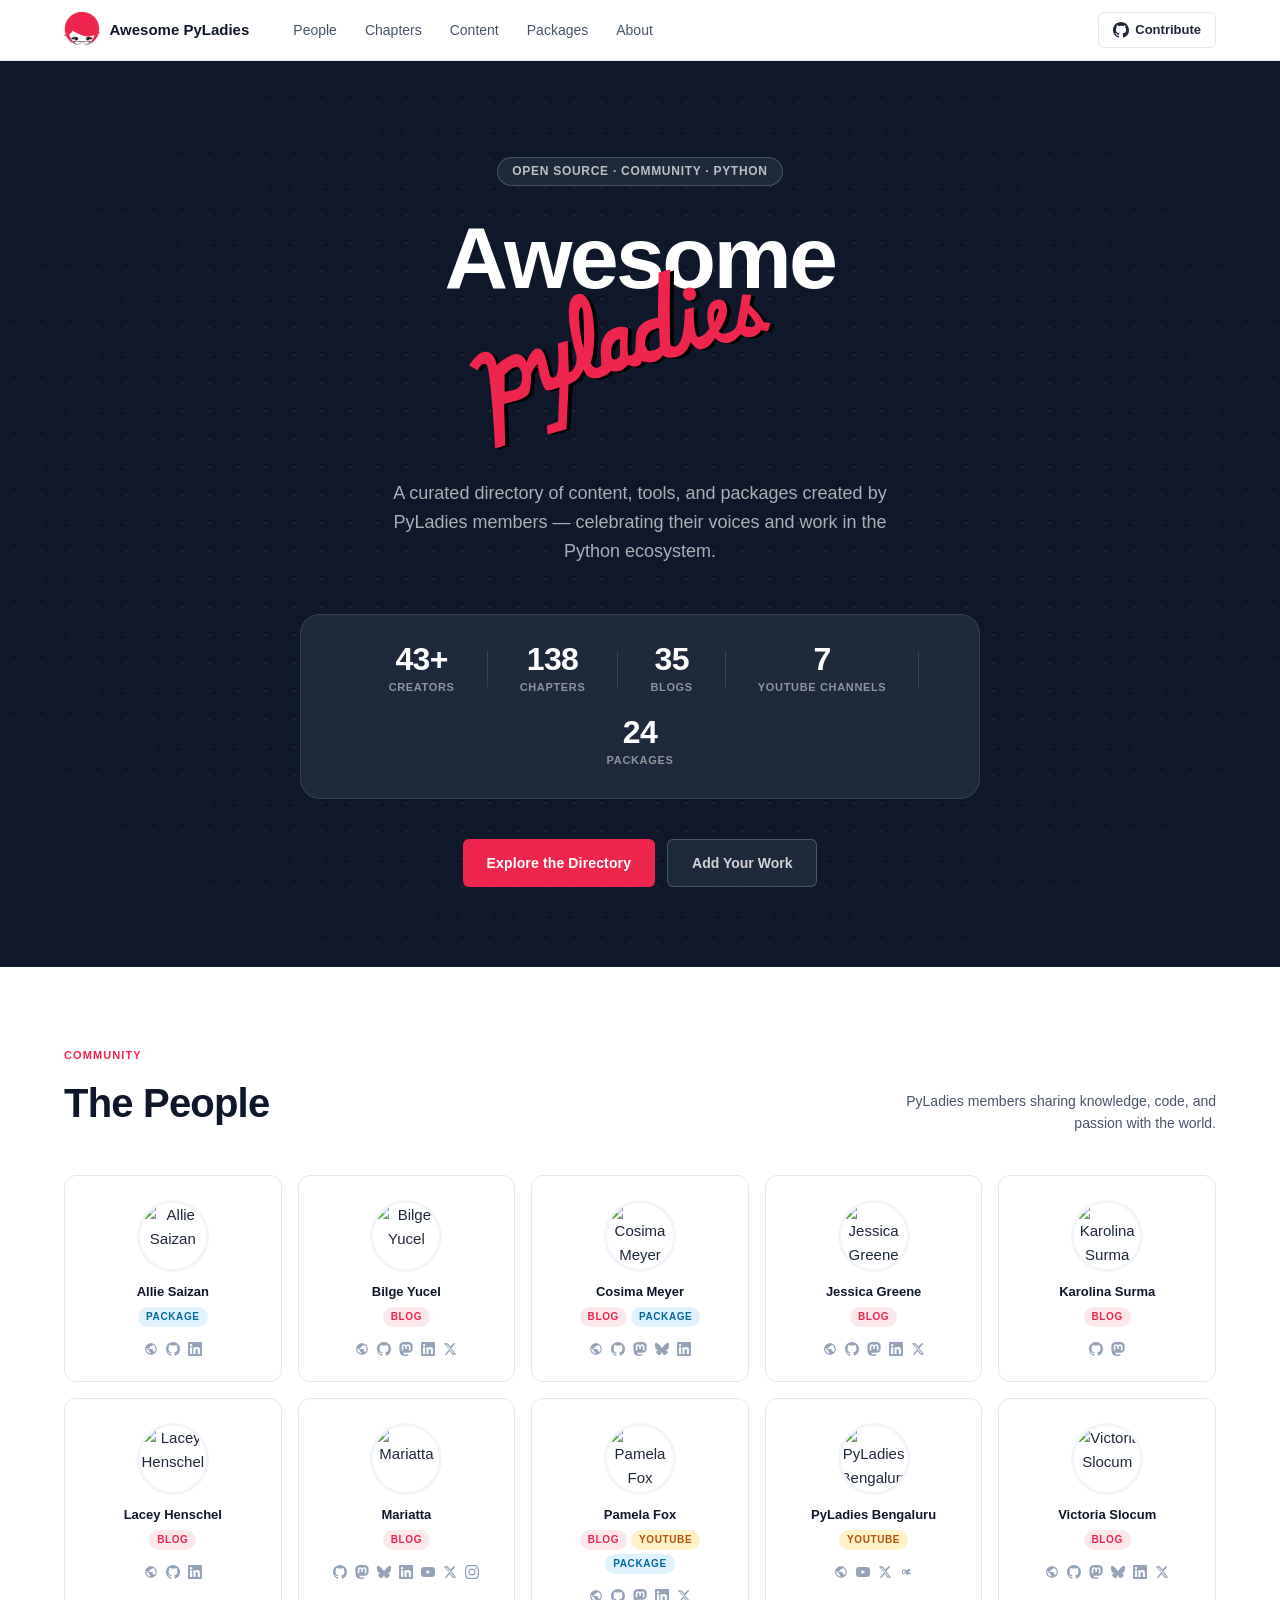
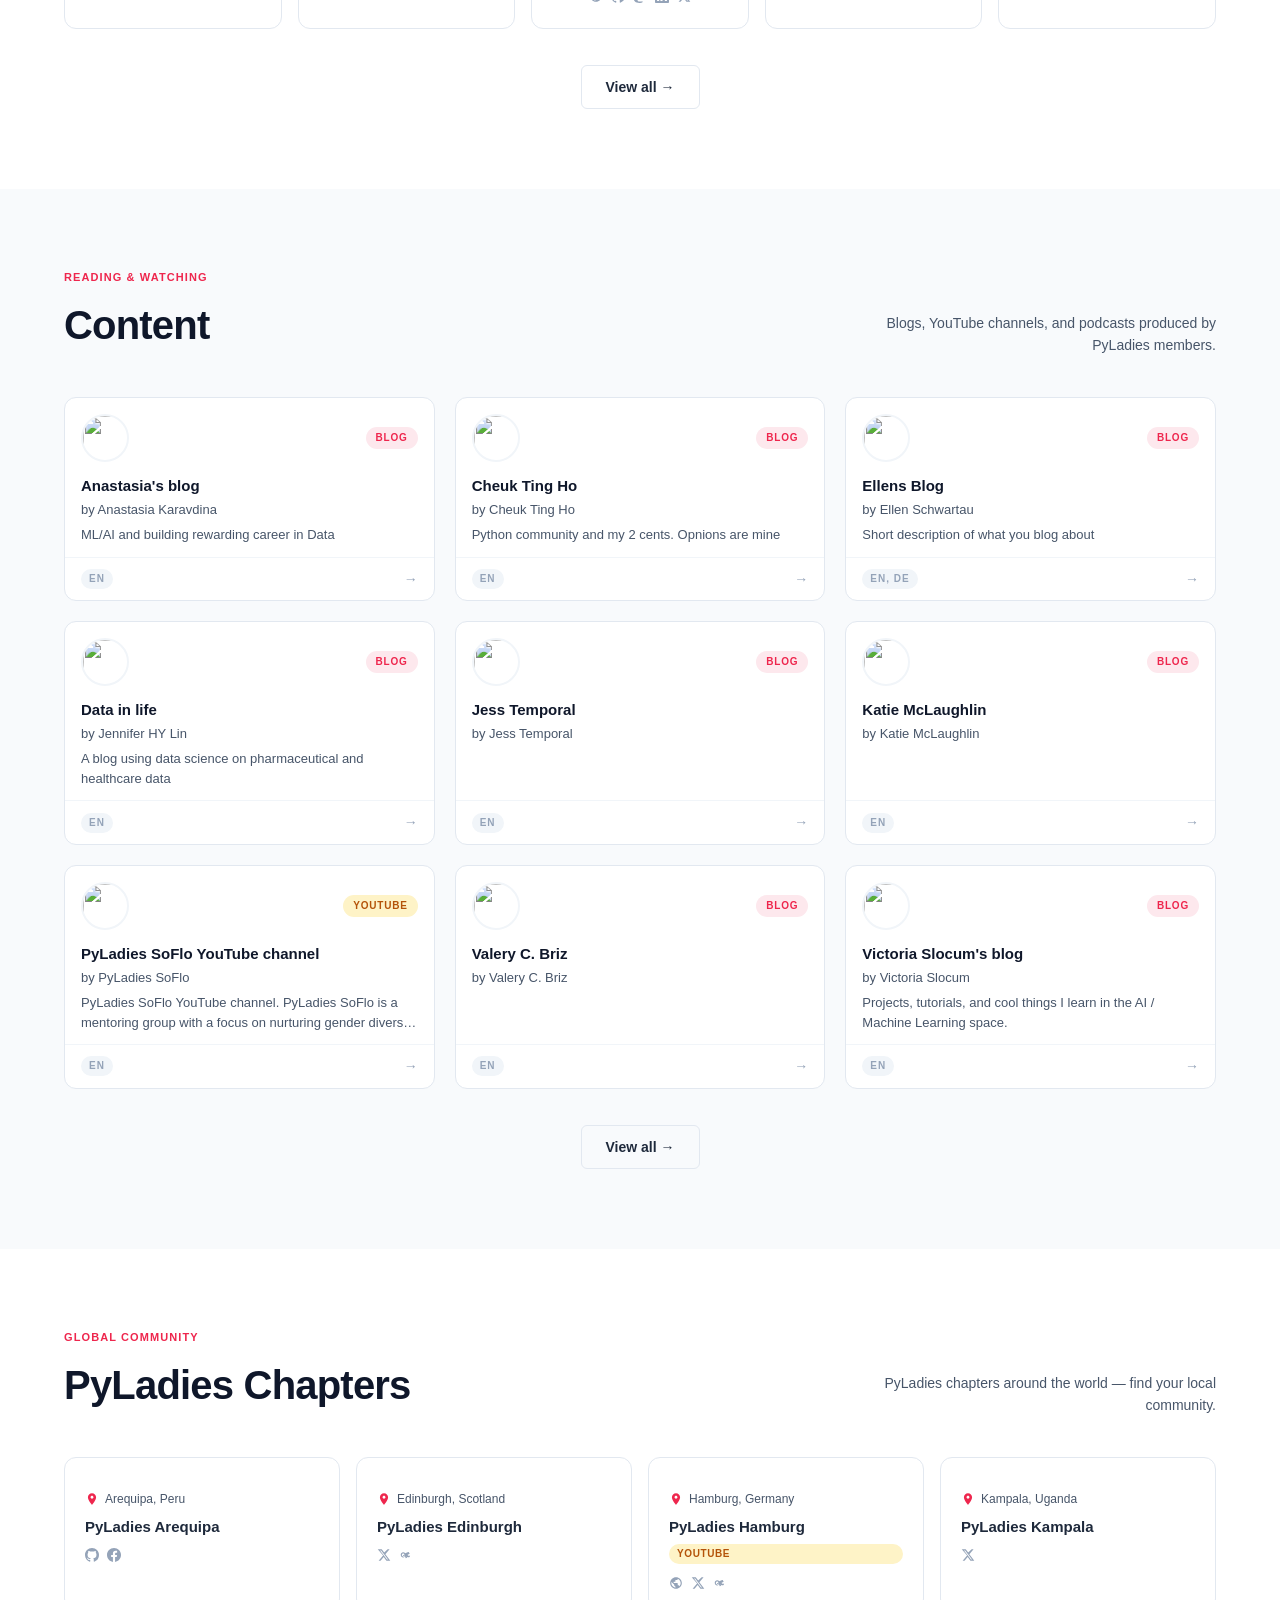
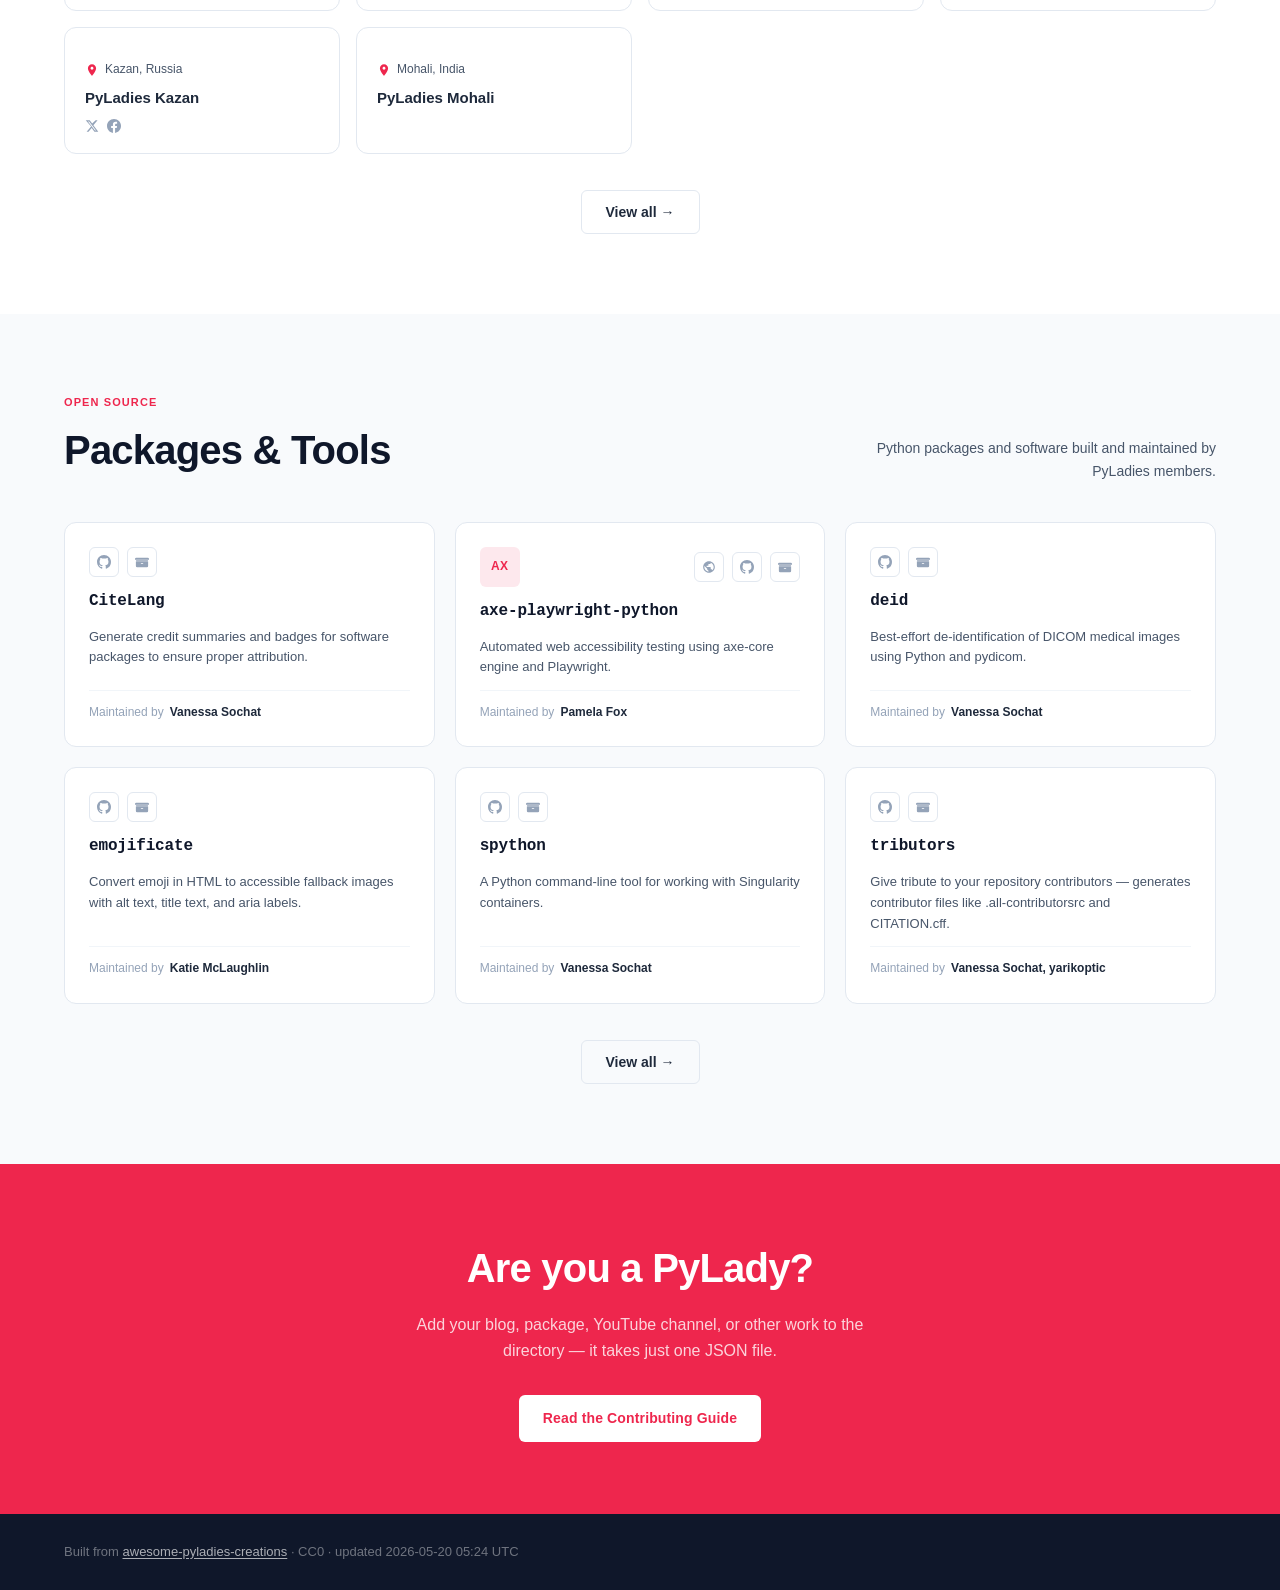
==== docs/index.html @ 5f17a2e0 "feat: add interactive map and geocoding to chapters page - Geocode all 138 chapters via Nominatim (l" ====
<!DOCTYPE html>
<html lang="en">
<head>
  <meta charset="UTF-8" />
  <meta name="viewport" content="width=device-width, initial-scale=1.0" />
  <link rel="stylesheet" href="assets/style.css" />
  
</head>
<body>
  <header class="site-header">
    <nav class="nav-inner">
      <a href="index.html" class="nav-logo">
        <img src="assets/pylady_geek.png"
             alt="PyLadies geek logo" class="nav-geek-logo" />
        <span>Awesome PyLadies</span>
      </a>
      <ul class="nav-links">
        <li><a href="people.html">People</a></li>
        <li><a href="chapters.html">Chapters</a></li>
        <li><a href="content.html">Content</a></li>
        <li><a href="packages.html">Packages</a></li>
        <li><a href="about.html">About</a></li>
      </ul>
      <a class="nav-cta" href="https://github.com/cosimameyer/awesome-pyladies-creations" target="_blank" rel="noopener">
        <svg width="16" height="16" viewBox="0 0 24 24" fill="currentColor" aria-hidden="true"><path d="M12 0C5.37 0 0 5.37 0 12c0 5.31 3.435 9.795 8.205 11.385.6.105.825-.255.825-.57 0-.285-.015-1.23-.015-2.235-3.015.555-3.795-.735-4.035-1.41-.135-.345-.72-1.41-1.23-1.695-.42-.225-1.02-.78-.015-.795.945-.015 1.62.87 1.845 1.23 1.08 1.815 2.805 1.305 3.495.99.105-.78.42-1.305.765-1.605-2.67-.3-5.46-1.335-5.46-5.925 0-1.305.465-2.385 1.23-3.225-.12-.3-.54-1.53.12-3.18 0 0 1.005-.315 3.3 1.23.96-.27 1.98-.405 3-.405s2.04.135 3 .405c2.295-1.56 3.3-1.23 3.3-1.23.66 1.65.24 2.88.12 3.18.765.84 1.23 1.905 1.23 3.225 0 4.605-2.805 5.625-5.475 5.925.435.375.81 1.095.81 2.22 0 1.605-.015 2.895-.015 3.3 0 .315.225.69.825.57A12.02 12.02 0 0 0 24 12c0-6.63-5.37-12-12-12z"/></svg> Contribute
      </a>
    </nav>
  </header>
  <section class="hero">
    <div class="hero-inner">
      <div class="hero-badge">Open Source · Community · Python</div>
      <h1>Awesome</h1>
      <?xml version="1.0" encoding="UTF-8" standalone="no"?>
<!-- Created with Inkscape (http://www.inkscape.org/) -->

<svg viewBox="0 0 362.58975 154.33916"
   xmlns:dc="http://purl.org/dc/elements/1.1/"
   xmlns:cc="http://creativecommons.org/ns#"
   xmlns:rdf="http://www.w3.org/1999/02/22-rdf-syntax-ns#"
   xmlns:svg="http://www.w3.org/2000/svg"
   xmlns="http://www.w3.org/2000/svg"
   xmlns:sodipodi="http://sodipodi.sourceforge.net/DTD/sodipodi-0.dtd"
   xmlns:inkscape="http://www.inkscape.org/namespaces/inkscape"
   id="svg2"
   version="1.1"
   inkscape:version="0.47 r22583"
   sodipodi:docname="logo.svg"
   inkscape:export-filename="/home/scaredofrabbits/Documents/pyladies-docs/logos/logo-180x84.png"
   inkscape:export-xdpi="44.701157"
   inkscape:export-ydpi="44.701157"
   style="height:130px;width:auto;display:block;margin:-28px auto 12px;transform:rotate(-15deg);transform-origin:center bottom;display:inline">
  <defs
     id="defs4">
    <inkscape:perspective
       sodipodi:type="inkscape:persp3d"
       inkscape:vp_x="0 : 526.18109 : 1"
       inkscape:vp_y="0 : 1000 : 0"
       inkscape:vp_z="744.09448 : 526.18109 : 1"
       inkscape:persp3d-origin="372.04724 : 350.78739 : 1"
       id="perspective10" />
    <inkscape:perspective
       id="perspective2867"
       inkscape:persp3d-origin="0.5 : 0.33333333 : 1"
       inkscape:vp_z="1 : 0.5 : 1"
       inkscape:vp_y="0 : 1000 : 0"
       inkscape:vp_x="0 : 0.5 : 1"
       sodipodi:type="inkscape:persp3d" />
    <inkscape:perspective
       id="perspective2889"
       inkscape:persp3d-origin="0.5 : 0.33333333 : 1"
       inkscape:vp_z="1 : 0.5 : 1"
       inkscape:vp_y="0 : 1000 : 0"
       inkscape:vp_x="0 : 0.5 : 1"
       sodipodi:type="inkscape:persp3d" />
    <inkscape:perspective
       id="perspective2980"
       inkscape:persp3d-origin="0.5 : 0.33333333 : 1"
       inkscape:vp_z="1 : 0.5 : 1"
       inkscape:vp_y="0 : 1000 : 0"
       inkscape:vp_x="0 : 0.5 : 1"
       sodipodi:type="inkscape:persp3d" />
    <inkscape:perspective
       id="perspective2838"
       inkscape:persp3d-origin="0.5 : 0.33333333 : 1"
       inkscape:vp_z="1 : 0.5 : 1"
       inkscape:vp_y="0 : 1000 : 0"
       inkscape:vp_x="0 : 0.5 : 1"
       sodipodi:type="inkscape:persp3d" />
    <inkscape:perspective
       id="perspective2891"
       inkscape:persp3d-origin="0.5 : 0.33333333 : 1"
       inkscape:vp_z="1 : 0.5 : 1"
       inkscape:vp_y="0 : 1000 : 0"
       inkscape:vp_x="0 : 0.5 : 1"
       sodipodi:type="inkscape:persp3d" />
    <inkscape:perspective
       id="perspective2919"
       inkscape:persp3d-origin="0.5 : 0.33333333 : 1"
       inkscape:vp_z="1 : 0.5 : 1"
       inkscape:vp_y="0 : 1000 : 0"
       inkscape:vp_x="0 : 0.5 : 1"
       sodipodi:type="inkscape:persp3d" />
  </defs>
  <sodipodi:namedview
     id="base"
     pagecolor="#ffffff"
     bordercolor="#666666"
     borderopacity="1.0"
     inkscape:pageopacity="0.0"
     inkscape:pageshadow="2"
     inkscape:zoom="1.4142136"
     inkscape:cx="80.745115"
     inkscape:cy="82.310854"
     inkscape:document-units="px"
     inkscape:current-layer="layer3"
     showgrid="false"
     inkscape:window-width="1366"
     inkscape:window-height="697"
     inkscape:window-x="0"
     inkscape:window-y="24"
     inkscape:window-maximized="1" />
  <metadata
     id="metadata7">
    <rdf:RDF>
      <cc:Work
         rdf:about="">
        <dc:format>image/svg+xml</dc:format>
        <dc:type
           rdf:resource="http://purl.org/dc/dcmitype/StillImage" />
        <dc:title />
      </cc:Work>
    </rdf:RDF>
  </metadata>
  <g
     inkscape:groupmode="layer"
     id="layer3"
     inkscape:label="comment"
     transform="translate(-264.10653,-135.75333)"
     style="display:inline" />
  <g
     inkscape:groupmode="layer"
     id="layer5"
     inkscape:label="shadow"
     style="display:inline"
     transform="translate(-2.97702,-8.3648884)">
    <g
       id="g2858"
       transform="translate(6.5355338,10.485281)"
       style="fill:#000000">
      <path
         sodipodi:nodetypes="ccsccczsscsccccscccscssccccccscsccccscscsccccccccscscsccssccccccsccsccsccczczcccssccccsccssccccscc"
         id="path2841-2"
         d="M 145.8125,0.50000432 C 123.74597,1.6523143 126.78125,69.375004 126.78125,69.375004 c 0,0 -0.93703,7.47672 -4.09375,11.78125 -3.15673,4.30452 -8.44519,7.38215 -9.78125,6.03125 l 8.21875,-36.1875 -12.125,0 c 0,6.4e-4 -6.46018,36.223795 -13.53125,37.5625 -7.07107,1.338705 -5.063295,-6.05393 -5.063292,-13.630076 4e-6,-11.157502 1.519512,-23.391014 -6.561708,-24.401174 -8.08122,-1.01016 -16.6875,12.78125 -16.6875,12.78125 0,0 1.01872,-8.08439 -7.0625,-12.125 -8.08122,-4.04061 -28.28125,6.0625 -28.28125,6.0625 1.881521,-8.531888 -1.534797,-19.292188 -11.125,-19.1875 C 12.218554,38.573818 6.2509254,44.468939 0.5,49.156254 l 8.09375,8.09375 c 0,0 8.05314,-9.08202 12.09375,-4.03125 4.04061,5.05076 -15.5535714,98.825896 -15.5535714,98.825896 l 12.1250004,0 11.522321,-48.32589 c 0,0 26.26174,2.02967 31.3125,-4.031256 5.05076,-6.06091 9.09375,-22.21875 9.09375,-22.21875 0,0 11.119129,-12.143721 10.108979,-8.103111 -1.01015,4.04061 -2.034749,31.311717 3.016021,32.321867 5.05076,1.01015 15.15625,0 15.15625,0 l -12.25,39.28125 -14,1.125 -2.03125,10.125 23.25,0 16.3125,-50.78125 c 0,0 7.3219,-1.04918 11.46875,-3.312506 4.14685,-2.26332 7.38586,-6.26897 10.375,-9.25 0.65827,5.06127 0.86643,9.040319 7.0625,12.250006 8.03025,4.15982 19.17878,1.16145 23.96875,-2.500006 11.61676,7.576146 21.21875,-1.5 21.21875,-1.5 0,0 11.09533,10.101536 17.15625,0 16.66752,11.111676 25.75,-0.46875 25.75,-0.46875 0,0 0.7824,5.457376 14.8125,6.406256 14.0301,0.94888 20.71875,-12.656256 20.71875,-12.656256 2.74434,3.48423 4.13991,10.897926 10.90625,11.625006 6.76634,0.72708 13.52714,-3.605916 18.65625,-8.968756 3.81969,7.197816 7.71317,7.759426 12.59375,9.500006 4.88058,1.74058 14.30009,-3.449156 18.28125,-6.187506 5.0763,9.137536 20.01868,8.460296 24.40625,1.65625 0.0614,0.478178 1.18435,1.498951 7.09375,3.468756 2.34189,-1.709596 3.00844,-4.529786 5.8125,-8.343756 -2.52539,-1.01015 -7.625,-3.53125 -7.625,-3.53125 -1.50285,-8.41307 -6.02671,-16.21852 -10.84375,-23.96875 l 5.0625,-11.09375 -10.09375,-3.03125 c -6.22431,13.50459 -11.46678,25.47812 -15.65625,33.4375 -4.18947,7.95937 -19.68829,8.26924 -22.71875,1.375 20.29456,-15.18963 22.54306,-38.57158 5.03125,-36.337881 -16.2066,2.067214 -14.74173,30.537459 -14.74173,30.537459 0,0 -5.9583,5.790272 -14.03952,6.800422 -8.08122,1.01015 2.5625,-36 2.5625,-36 l -11.09375,0 c 0,0 -6.67833,26.361223 -14.6875,35 -7.21864,7.786096 -10.33604,3.141199 -12.3125,2.21875 -2.04681,-0.955285 22.75428,-88.01119579 22.75428,-88.01119579 L 246.46288,0.67814417 231.65625,52.062504 c -8.08122,-0.16396 -17.16878,-1.32579 -25.25,5.875 -10.86008,10.20217 -6.66295,33.061625 -19.21875,28.948445 -4.04061,1.01015 6.84375,-30.760945 6.84375,-30.760945 -0.7389,-5.17228 -16.72934,-7.52701 -24.6875,-2.625 -15.78673,9.72419 -14.34548,29.02315 -17.3125,36.0625 -6.99635,3.234382 -8.93416,1.096535 -11.69844,-6 11.62571,-13.5981 29.7757,-82.0523497 6.54219,-83.06249968 -0.36302,-0.0157837 -0.71224,-0.0182906 -1.0625,0 z m 0.85977,16.33280468 c 0.10733,-0.01509 0.20458,-0.0088 0.3125,0 4.82812,0.392044 -9.60977,46.979695 -9.60977,46.979695 -1.49758,-0.49518 2.5355,-46.029026 9.29727,-46.979695 z m 152.85005,44.935053 c 2.30539,-1.938781 3.98307,-1.532499 4.34375,-0.200894 0.36068,1.331605 -8.70089,13.254465 -8.70089,13.254465 0.0488,-4.483809 2.05176,-11.114791 4.35714,-13.053571 z m -75.25709,2.679795 c 2.8925,-0.08146 4.03617,-0.49733 5.45352,0.583597 l -4.59375,20.34375 c -1.01015,3.07161 -14.70352,5.55644 -16.21875,-1.46875 -1.42074,-6.58708 2.45047,-11.737647 5.26523,-15.271097 2.27284,-2.853163 6.37482,-4.082772 10.09375,-4.1875 z m -45.03046,0.567572 c 0.78656,-0.01563 1.60813,0.114287 2.4375,0.406254 l -5.15625,18.521097 c -2.52538,3.53554 -9.27796,5.057614 -9.92227,-0.09883 -0.83873,-6.712304 5.03761,-18.677462 12.64102,-18.828521 z M 52.875,65.031254 c 1.336266,0.02885 2.53125,0.352677 3.46875,1.15625 5,4.28571 0.58666,19.16438 -4.5,22.5625 -6.11501,4.08512 -18.6875,1.21875 -18.6875,1.21875 l 5,-19.28125 c 0.580361,0 8.928263,-5.781289 14.71875,-5.65625 z m 283.5,9.59375 c 0,0 6.08976,12.98952 5,15 -2.72578,5.02877 -12.31902,-0.07963 -11.78125,-1.78125 l 6.78125,-13.21875 z"
         style="fill:#000000;fill-opacity:1;stroke:none;display:inline" />
      <path
         sodipodi:nodetypes="csz"
         id="path2915-9"
         d="m 274.98435,27.189734 c 10.91038,-0.37102 10.26934,16.6584 -0.71914,15.50829 -7.8672,-0.82342 -10.19123,-15.13726 0.71914,-15.50829 z"
         style="fill:#000000;fill-opacity:1;stroke:none;display:inline" />
    </g>
  </g>
  <g
     inkscape:label="script"
     inkscape:groupmode="layer"
     id="layer1"
     transform="translate(-264.10653,-135.75333)"
     style="display:inline">
    <g
       style="fill:#EE264D;fill-opacity:1;display:inline"
       id="g2858-3"
       transform="translate(263.60653,135.26612)">
      <path
         sodipodi:nodetypes="ccsccczsscsccccscccscssccccccscsccccscscsccccccccscscsccssccccccsccsccsccczczcccssccccsccssccccscc"
         id="path2841-2-0"
         d="M 145.8125,0.50000432 C 123.74597,1.6523143 126.78125,69.375004 126.78125,69.375004 c 0,0 -0.93703,7.47672 -4.09375,11.78125 -3.15673,4.30452 -8.44519,7.38215 -9.78125,6.03125 l 8.21875,-36.1875 -12.125,0 c 0,6.4e-4 -6.46018,36.223795 -13.53125,37.5625 -7.07107,1.338705 -5.063295,-6.05393 -5.063292,-13.630076 4e-6,-11.157502 1.519512,-23.391014 -6.561708,-24.401174 -8.08122,-1.01016 -16.6875,12.78125 -16.6875,12.78125 0,0 1.01872,-8.08439 -7.0625,-12.125 -8.08122,-4.04061 -28.28125,6.0625 -28.28125,6.0625 1.881521,-8.531888 -1.534797,-19.292188 -11.125,-19.1875 C 12.218554,38.573818 6.2509254,44.468939 0.5,49.156254 l 8.09375,8.09375 c 0,0 8.05314,-9.08202 12.09375,-4.03125 4.04061,5.05076 -15.5535714,98.825896 -15.5535714,98.825896 l 12.1250004,0 11.522321,-48.32589 c 0,0 26.26174,2.02967 31.3125,-4.031256 5.05076,-6.06091 9.09375,-22.21875 9.09375,-22.21875 0,0 11.119129,-12.143721 10.108979,-8.103111 -1.01015,4.04061 -2.034749,31.311717 3.016021,32.321867 5.05076,1.01015 15.15625,0 15.15625,0 l -12.25,39.28125 -14,1.125 -2.03125,10.125 23.25,0 16.3125,-50.78125 c 0,0 7.3219,-1.04918 11.46875,-3.312506 4.14685,-2.26332 7.38586,-6.26897 10.375,-9.25 0.65827,5.06127 0.86643,9.040319 7.0625,12.250006 8.03025,4.15982 19.17878,1.16145 23.96875,-2.500006 11.61676,7.576146 21.21875,-1.5 21.21875,-1.5 0,0 11.09533,10.101536 17.15625,0 16.66752,11.111676 25.75,-0.46875 25.75,-0.46875 0,0 0.7824,5.457376 14.8125,6.406256 14.0301,0.94888 20.71875,-12.656256 20.71875,-12.656256 2.74434,3.48423 4.13991,10.897926 10.90625,11.625006 6.76634,0.72708 13.52714,-3.605916 18.65625,-8.968756 3.81969,7.197816 7.71317,7.759426 12.59375,9.500006 4.88058,1.74058 14.30009,-3.449156 18.28125,-6.187506 5.0763,9.137536 20.01868,8.460296 24.40625,1.65625 0.0614,0.478178 1.18435,1.498951 7.09375,3.468756 2.34189,-1.709596 3.00844,-4.529786 5.8125,-8.343756 -2.52539,-1.01015 -7.625,-3.53125 -7.625,-3.53125 -1.50285,-8.41307 -6.02671,-16.21852 -10.84375,-23.96875 l 5.0625,-11.09375 -10.09375,-3.03125 c -6.22431,13.50459 -11.46678,25.47812 -15.65625,33.4375 -4.18947,7.95937 -19.68829,8.26924 -22.71875,1.375 20.29456,-15.18963 22.54306,-38.57158 5.03125,-36.337881 -16.2066,2.067214 -14.74173,30.537459 -14.74173,30.537459 0,0 -5.9583,5.790272 -14.03952,6.800422 -8.08122,1.01015 2.5625,-36 2.5625,-36 l -11.09375,0 c 0,0 -6.67833,26.361223 -14.6875,35 -7.21864,7.786096 -10.33604,3.141199 -12.3125,2.21875 -2.04681,-0.955285 22.75428,-88.01119579 22.75428,-88.01119579 L 246.46288,0.67814417 231.65625,52.062504 c -8.08122,-0.16396 -17.16878,-1.32579 -25.25,5.875 -10.86008,10.20217 -6.66295,33.061625 -19.21875,28.948445 -4.04061,1.01015 6.84375,-30.760945 6.84375,-30.760945 -0.7389,-5.17228 -16.72934,-7.52701 -24.6875,-2.625 -15.78673,9.72419 -14.34548,29.02315 -17.3125,36.0625 -6.99635,3.234382 -8.93416,1.096535 -11.69844,-6 11.62571,-13.5981 29.7757,-82.0523497 6.54219,-83.06249968 -0.36302,-0.0157837 -0.71224,-0.0182906 -1.0625,0 z m 0.85977,16.33280468 c 0.10733,-0.01509 0.20458,-0.0088 0.3125,0 4.82812,0.392044 -9.60977,46.979695 -9.60977,46.979695 -1.49758,-0.49518 2.5355,-46.029026 9.29727,-46.979695 z m 152.85005,44.935053 c 2.30539,-1.938781 3.98307,-1.532499 4.34375,-0.200894 0.36068,1.331605 -8.70089,13.254465 -8.70089,13.254465 0.0488,-4.483809 2.05176,-11.114791 4.35714,-13.053571 z m -75.25709,2.679795 c 2.8925,-0.08146 4.03617,-0.49733 5.45352,0.583597 l -4.59375,20.34375 c -1.01015,3.07161 -14.70352,5.55644 -16.21875,-1.46875 -1.42074,-6.58708 2.45047,-11.737647 5.26523,-15.271097 2.27284,-2.853163 6.37482,-4.082772 10.09375,-4.1875 z m -45.03046,0.567572 c 0.78656,-0.01563 1.60813,0.114287 2.4375,0.406254 l -5.15625,18.521097 c -2.52538,3.53554 -9.27796,5.057614 -9.92227,-0.09883 -0.83873,-6.712304 5.03761,-18.677462 12.64102,-18.828521 z M 52.875,65.031254 c 1.336266,0.02885 2.53125,0.352677 3.46875,1.15625 5,4.28571 0.58666,19.16438 -4.5,22.5625 -6.11501,4.08512 -18.6875,1.21875 -18.6875,1.21875 l 5,-19.28125 c 0.580361,0 8.928263,-5.781289 14.71875,-5.65625 z m 283.5,9.59375 c 0,0 6.08976,12.98952 5,15 -2.72578,5.02877 -12.31902,-0.07963 -11.78125,-1.78125 l 6.78125,-13.21875 z"
         style="fill:#EE264D;fill-opacity:1;stroke:none;display:inline" />
      <path
         sodipodi:nodetypes="csz"
         id="path2915-9-9"
         d="m 274.98435,27.189734 c 10.91038,-0.37102 10.26934,16.6584 -0.71914,15.50829 -7.8672,-0.82342 -10.19123,-15.13726 0.71914,-15.50829 z"
         style="fill:#EE264D;fill-opacity:1;stroke:none;display:inline" />
    </g>
  </g>
</svg>

      <p class="hero-sub">A curated directory of content, tools, and packages created by PyLadies members — celebrating their voices and work in the Python ecosystem.</p>
      <div class="hero-stats"><div class="stat"><span class="stat-num">43+</span><span class="stat-label">Creators</span></div><div class="stat-divider"></div><div class="stat"><span class="stat-num">138</span><span class="stat-label">Chapters</span></div><div class="stat-divider"></div><div class="stat"><span class="stat-num">35</span><span class="stat-label">Blogs</span></div><div class="stat-divider"></div><div class="stat"><span class="stat-num">7</span><span class="stat-label">YouTube Channels</span></div><div class="stat-divider"></div><div class="stat"><span class="stat-num">24</span><span class="stat-label">Packages</span></div></div>
      <div class="hero-actions">
        <a href="people.html" class="btn-primary">Explore the Directory</a>
        <a href="https://github.com/cosimameyer/awesome-pyladies-creations/blob/main/CONTRIBUTING.md"
           class="btn-ghost" target="_blank" rel="noopener">Add Your Work</a>
      </div>
    </div>
    <div class="hero-grid-bg" aria-hidden="true"><div class="dot-grid"></div></div>
  </section>

  
  <section class="section" id="featured-people">
    <div class="container">
      <div class="section-header">
        <div>
          <p class="section-label">Community</p>
          <h2 class="section-title">The People</h2>
        </div>
        <p class="section-desc">PyLadies members sharing knowledge, code, and passion with the world.</p>
      </div>
      <div class="people-grid">
        <div class="person-card" data-type="package" data-search="allie saizan"
             onclick="window.open('https://pypi.org/project/fairlearn/','_blank','noopener')" role="link" tabindex="0"
             onkeydown="if(event.key==='Enter')window.open('https://pypi.org/project/fairlearn/','_blank','noopener')">
          <img class="person-avatar" src="https://github.com/cosimameyer/awesome-pyladies-creations/raw/main/img/fallback_images/pyladies_bot.png" alt="Allie Saizan" loading="lazy"
               onerror="this.src='https://github.com/cosimameyer/awesome-pyladies-creations/raw/main/img/fallback_images/pyladies_bot.png'"/>
          <div class="person-info">
            <h3 class="person-name">Allie Saizan</h3>
            <div class="person-tags"><span class="person-tag tag-package">Package</span></div>
          </div>
          <div class="person-social"><a href="https://alliesaizan.github.io/" target="_blank" rel="noopener" title="website" class="social-icon" onclick="event.stopPropagation()"><svg width="14" height="14" viewBox="0 0 24 24" fill="currentColor" aria-hidden="true"><path d="M12 2C6.48 2 2 6.48 2 12s4.48 10 10 10 10-4.48 10-10S17.52 2 12 2zm-1 17.93c-3.95-.49-7-3.85-7-7.93 0-.62.08-1.21.21-1.79L9 15v1c0 1.1.9 2 2 2v1.93zm6.9-2.54c-.26-.81-1-1.39-1.9-1.39h-1v-3c0-.55-.45-1-1-1H8v-2h2c.55 0 1-.45 1-1V7h2c1.1 0 2-.9 2-2v-.41c2.93 1.19 5 4.06 5 7.41 0 2.08-.8 3.97-2.1 5.39z"/></svg></a>
<a href="https://github.com/alliesaizan" target="_blank" rel="noopener" title="github" class="social-icon" onclick="event.stopPropagation()"><svg width="14" height="14" viewBox="0 0 24 24" fill="currentColor" aria-hidden="true"><path d="M12 0C5.37 0 0 5.37 0 12c0 5.31 3.435 9.795 8.205 11.385.6.105.825-.255.825-.57 0-.285-.015-1.23-.015-2.235-3.015.555-3.795-.735-4.035-1.41-.135-.345-.72-1.41-1.23-1.695-.42-.225-1.02-.78-.015-.795.945-.015 1.62.87 1.845 1.23 1.08 1.815 2.805 1.305 3.495.99.105-.78.42-1.305.765-1.605-2.67-.3-5.46-1.335-5.46-5.925 0-1.305.465-2.385 1.23-3.225-.12-.3-.54-1.53.12-3.18 0 0 1.005-.315 3.3 1.23.96-.27 1.98-.405 3-.405s2.04.135 3 .405c2.295-1.56 3.3-1.23 3.3-1.23.66 1.65.24 2.88.12 3.18.765.84 1.23 1.905 1.23 3.225 0 4.605-2.805 5.625-5.475 5.925.435.375.81 1.095.81 2.22 0 1.605-.015 2.895-.015 3.3 0 .315.225.69.825.57A12.02 12.02 0 0 0 24 12c0-6.63-5.37-12-12-12z"/></svg></a>
<a href="https://www.linkedin.com/in/alexandra-saizan" target="_blank" rel="noopener" title="linkedin" class="social-icon" onclick="event.stopPropagation()"><svg width="14" height="14" viewBox="0 0 24 24" fill="currentColor" aria-hidden="true"><path d="M20.447 20.452h-3.554v-5.569c0-1.328-.027-3.037-1.852-3.037-1.853 0-2.136 1.445-2.136 2.939v5.667H9.351V9h3.414v1.561h.046c.477-.9 1.637-1.85 3.37-1.85 3.601 0 4.267 2.37 4.267 5.455v6.286zM5.337 7.433a2.062 2.062 0 0 1-2.063-2.065 2.064 2.064 0 1 1 2.063 2.065zm1.782 13.019H3.555V9h3.564v11.452zM22.225 0H1.771C.792 0 0 .774 0 1.729v20.542C0 23.227.792 24 1.771 24h20.451C23.2 24 24 23.227 24 22.271V1.729C24 .774 23.2 0 22.222 0h.003z"/></svg></a></div>
        </div>
        <div class="person-card" data-type="blog" data-search="anastasia karavdina"
             onclick="window.open('https://www.karavdina.com/blog','_blank','noopener')" role="link" tabindex="0"
             onkeydown="if(event.key==='Enter')window.open('https://www.karavdina.com/blog','_blank','noopener')">
          <img class="person-avatar" src="https://static.wixstatic.com/media/160e52_7aba41375ff94da0a34b68dfbb95f603~mv2.jpg" alt="Anastasia Karavdina" loading="lazy"
               onerror="this.src='https://github.com/cosimameyer/awesome-pyladies-creations/raw/main/img/fallback_images/pyladies_bot.png'"/>
          <div class="person-info">
            <h3 class="person-name">Anastasia Karavdina</h3>
            <div class="person-tags"><span class="person-tag tag-blog">Blog</span></div>
          </div>
          <div class="person-social"><a href="https://www.karavdina.com" target="_blank" rel="noopener" title="website" class="social-icon" onclick="event.stopPropagation()"><svg width="14" height="14" viewBox="0 0 24 24" fill="currentColor" aria-hidden="true"><path d="M12 2C6.48 2 2 6.48 2 12s4.48 10 10 10 10-4.48 10-10S17.52 2 12 2zm-1 17.93c-3.95-.49-7-3.85-7-7.93 0-.62.08-1.21.21-1.79L9 15v1c0 1.1.9 2 2 2v1.93zm6.9-2.54c-.26-.81-1-1.39-1.9-1.39h-1v-3c0-.55-.45-1-1-1H8v-2h2c.55 0 1-.45 1-1V7h2c1.1 0 2-.9 2-2v-.41c2.93 1.19 5 4.06 5 7.41 0 2.08-.8 3.97-2.1 5.39z"/></svg></a>
<a href="https://www.linkedin.com/in/dr-anastasia-karavdina" target="_blank" rel="noopener" title="linkedin" class="social-icon" onclick="event.stopPropagation()"><svg width="14" height="14" viewBox="0 0 24 24" fill="currentColor" aria-hidden="true"><path d="M20.447 20.452h-3.554v-5.569c0-1.328-.027-3.037-1.852-3.037-1.853 0-2.136 1.445-2.136 2.939v5.667H9.351V9h3.414v1.561h.046c.477-.9 1.637-1.85 3.37-1.85 3.601 0 4.267 2.37 4.267 5.455v6.286zM5.337 7.433a2.062 2.062 0 0 1-2.063-2.065 2.064 2.064 0 1 1 2.063 2.065zm1.782 13.019H3.555V9h3.564v11.452zM22.225 0H1.771C.792 0 0 .774 0 1.729v20.542C0 23.227.792 24 1.771 24h20.451C23.2 24 24 23.227 24 22.271V1.729C24 .774 23.2 0 22.222 0h.003z"/></svg></a></div>
        </div>
        <div class="person-card" data-type="blog" data-search="anja pilz"
             onclick="window.open('https://aplz.github.io','_blank','noopener')" role="link" tabindex="0"
             onkeydown="if(event.key==='Enter')window.open('https://aplz.github.io','_blank','noopener')">
          <img class="person-avatar" src="https://raw.githubusercontent.com/aplz/aplz.github.io/master/images/avatar_me.jpg" alt="Anja Pilz" loading="lazy"
               onerror="this.src='https://github.com/cosimameyer/awesome-pyladies-creations/raw/main/img/fallback_images/pyladies_small.png'"/>
          <div class="person-info">
            <h3 class="person-name">Anja Pilz</h3>
            <div class="person-tags"><span class="person-tag tag-blog">Blog</span></div>
          </div>
          <div class="person-social"><a href="https://aplz.github.io" target="_blank" rel="noopener" title="website" class="social-icon" onclick="event.stopPropagation()"><svg width="14" height="14" viewBox="0 0 24 24" fill="currentColor" aria-hidden="true"><path d="M12 2C6.48 2 2 6.48 2 12s4.48 10 10 10 10-4.48 10-10S17.52 2 12 2zm-1 17.93c-3.95-.49-7-3.85-7-7.93 0-.62.08-1.21.21-1.79L9 15v1c0 1.1.9 2 2 2v1.93zm6.9-2.54c-.26-.81-1-1.39-1.9-1.39h-1v-3c0-.55-.45-1-1-1H8v-2h2c.55 0 1-.45 1-1V7h2c1.1 0 2-.9 2-2v-.41c2.93 1.19 5 4.06 5 7.41 0 2.08-.8 3.97-2.1 5.39z"/></svg></a>
<a href="https://github.com/aplz" target="_blank" rel="noopener" title="github" class="social-icon" onclick="event.stopPropagation()"><svg width="14" height="14" viewBox="0 0 24 24" fill="currentColor" aria-hidden="true"><path d="M12 0C5.37 0 0 5.37 0 12c0 5.31 3.435 9.795 8.205 11.385.6.105.825-.255.825-.57 0-.285-.015-1.23-.015-2.235-3.015.555-3.795-.735-4.035-1.41-.135-.345-.72-1.41-1.23-1.695-.42-.225-1.02-.78-.015-.795.945-.015 1.62.87 1.845 1.23 1.08 1.815 2.805 1.305 3.495.99.105-.78.42-1.305.765-1.605-2.67-.3-5.46-1.335-5.46-5.925 0-1.305.465-2.385 1.23-3.225-.12-.3-.54-1.53.12-3.18 0 0 1.005-.315 3.3 1.23.96-.27 1.98-.405 3-.405s2.04.135 3 .405c2.295-1.56 3.3-1.23 3.3-1.23.66 1.65.24 2.88.12 3.18.765.84 1.23 1.905 1.23 3.225 0 4.605-2.805 5.625-5.475 5.925.435.375.81 1.095.81 2.22 0 1.605-.015 2.895-.015 3.3 0 .315.225.69.825.57A12.02 12.02 0 0 0 24 12c0-6.63-5.37-12-12-12z"/></svg></a>
<a href="https://www.linkedin.com/in/anja-pilz" target="_blank" rel="noopener" title="linkedin" class="social-icon" onclick="event.stopPropagation()"><svg width="14" height="14" viewBox="0 0 24 24" fill="currentColor" aria-hidden="true"><path d="M20.447 20.452h-3.554v-5.569c0-1.328-.027-3.037-1.852-3.037-1.853 0-2.136 1.445-2.136 2.939v5.667H9.351V9h3.414v1.561h.046c.477-.9 1.637-1.85 3.37-1.85 3.601 0 4.267 2.37 4.267 5.455v6.286zM5.337 7.433a2.062 2.062 0 0 1-2.063-2.065 2.064 2.064 0 1 1 2.063 2.065zm1.782 13.019H3.555V9h3.564v11.452zM22.225 0H1.771C.792 0 0 .774 0 1.729v20.542C0 23.227.792 24 1.771 24h20.451C23.2 24 24 23.227 24 22.271V1.729C24 .774 23.2 0 22.222 0h.003z"/></svg></a></div>
        </div>
        <div class="person-card" data-type="blog" data-search="bilge yucel"
             onclick="window.open('https://medium.com/@bilgeycl','_blank','noopener')" role="link" tabindex="0"
             onkeydown="if(event.key==='Enter')window.open('https://medium.com/@bilgeycl','_blank','noopener')">
          <img class="person-avatar" src="https://miro.medium.com/v2/1*vq38WKmsK8tz_JXI5scXnw.jpeg" alt="Bilge Yucel" loading="lazy"
               onerror="this.src='https://github.com/cosimameyer/awesome-pyladies-creations/raw/main/img/fallback_images/pyladies_small.png'"/>
          <div class="person-info">
            <h3 class="person-name">Bilge Yucel</h3>
            <div class="person-tags"><span class="person-tag tag-blog">Blog</span></div>
          </div>
          <div class="person-social"><a href="https://bilgeyucel.github.io/" target="_blank" rel="noopener" title="website" class="social-icon" onclick="event.stopPropagation()"><svg width="14" height="14" viewBox="0 0 24 24" fill="currentColor" aria-hidden="true"><path d="M12 2C6.48 2 2 6.48 2 12s4.48 10 10 10 10-4.48 10-10S17.52 2 12 2zm-1 17.93c-3.95-.49-7-3.85-7-7.93 0-.62.08-1.21.21-1.79L9 15v1c0 1.1.9 2 2 2v1.93zm6.9-2.54c-.26-.81-1-1.39-1.9-1.39h-1v-3c0-.55-.45-1-1-1H8v-2h2c.55 0 1-.45 1-1V7h2c1.1 0 2-.9 2-2v-.41c2.93 1.19 5 4.06 5 7.41 0 2.08-.8 3.97-2.1 5.39z"/></svg></a>
<a href="https://github.com/bilgeyucel" target="_blank" rel="noopener" title="github" class="social-icon" onclick="event.stopPropagation()"><svg width="14" height="14" viewBox="0 0 24 24" fill="currentColor" aria-hidden="true"><path d="M12 0C5.37 0 0 5.37 0 12c0 5.31 3.435 9.795 8.205 11.385.6.105.825-.255.825-.57 0-.285-.015-1.23-.015-2.235-3.015.555-3.795-.735-4.035-1.41-.135-.345-.72-1.41-1.23-1.695-.42-.225-1.02-.78-.015-.795.945-.015 1.62.87 1.845 1.23 1.08 1.815 2.805 1.305 3.495.99.105-.78.42-1.305.765-1.605-2.67-.3-5.46-1.335-5.46-5.925 0-1.305.465-2.385 1.23-3.225-.12-.3-.54-1.53.12-3.18 0 0 1.005-.315 3.3 1.23.96-.27 1.98-.405 3-.405s2.04.135 3 .405c2.295-1.56 3.3-1.23 3.3-1.23.66 1.65.24 2.88.12 3.18.765.84 1.23 1.905 1.23 3.225 0 4.605-2.805 5.625-5.475 5.925.435.375.81 1.095.81 2.22 0 1.605-.015 2.895-.015 3.3 0 .315.225.69.825.57A12.02 12.02 0 0 0 24 12c0-6.63-5.37-12-12-12z"/></svg></a>
<a href="https://sigmoid.social/@bilgeyucel" target="_blank" rel="noopener" title="mastodon" class="social-icon" onclick="event.stopPropagation()"><svg width="14" height="14" viewBox="0 0 24 24" fill="currentColor" aria-hidden="true"><path d="M23.268 5.313c-.35-2.578-2.617-4.61-5.304-5.004C17.51.242 15.792 0 11.813 0h-.03c-3.98 0-4.835.242-5.288.309C3.882.692 1.496 2.518.917 5.127.64 6.412.61 7.837.661 9.143c.074 1.874.088 3.745.26 5.611.118 1.24.325 2.47.62 3.68.55 2.237 2.777 4.098 4.96 4.857 2.336.792 4.849.923 7.256.38.265-.061.527-.132.786-.213.585-.184 1.27-.39 1.774-.753a.057.057 0 0 0 .023-.043v-1.809a.052.052 0 0 0-.02-.041.053.053 0 0 0-.046-.01 20.282 20.282 0 0 1-4.709.545c-2.73 0-3.463-1.284-3.674-1.818a5.593 5.593 0 0 1-.319-1.433.053.053 0 0 1 .066-.054c1.517.363 3.072.546 4.632.546.376 0 .75 0 1.125-.01 1.57-.044 3.224-.124 4.768-.422.038-.008.077-.015.11-.024 2.435-.464 4.753-1.92 4.989-5.604.008-.145.03-1.52.03-1.67.002-.512.167-3.63-.024-5.545zm-3.748 9.195h-2.561V8.29c0-1.309-.55-1.976-1.67-1.976-1.23 0-1.846.79-1.846 2.35v3.403h-2.546V8.663c0-1.56-.617-2.35-1.848-2.35-1.112 0-1.668.668-1.67 1.977v6.218H4.822V8.102c0-1.31.337-2.35 1.011-3.12.696-.77 1.608-1.164 2.74-1.164 1.311 0 2.302.5 2.962 1.498l.638 1.06.638-1.06c.66-.999 1.65-1.498 2.96-1.498 1.13 0 2.043.395 2.74 1.164.675.77 1.012 1.81 1.012 3.12z"/></svg></a>
<a href="https://www.linkedin.com/in/bilge-yucel" target="_blank" rel="noopener" title="linkedin" class="social-icon" onclick="event.stopPropagation()"><svg width="14" height="14" viewBox="0 0 24 24" fill="currentColor" aria-hidden="true"><path d="M20.447 20.452h-3.554v-5.569c0-1.328-.027-3.037-1.852-3.037-1.853 0-2.136 1.445-2.136 2.939v5.667H9.351V9h3.414v1.561h.046c.477-.9 1.637-1.85 3.37-1.85 3.601 0 4.267 2.37 4.267 5.455v6.286zM5.337 7.433a2.062 2.062 0 0 1-2.063-2.065 2.064 2.064 0 1 1 2.063 2.065zm1.782 13.019H3.555V9h3.564v11.452zM22.225 0H1.771C.792 0 0 .774 0 1.729v20.542C0 23.227.792 24 1.771 24h20.451C23.2 24 24 23.227 24 22.271V1.729C24 .774 23.2 0 22.222 0h.003z"/></svg></a>
<a href="https://twitter.com/bilgeycl" target="_blank" rel="noopener" title="twitter" class="social-icon" onclick="event.stopPropagation()"><svg width="14" height="14" viewBox="0 0 24 24" fill="currentColor" aria-hidden="true"><path d="M18.244 2.25h3.308l-7.227 8.26 8.502 11.24H16.17l-4.714-6.231-5.401 6.231H2.744l7.737-8.835L1.254 2.25H8.08l4.259 5.63L18.244 2.25zm-1.161 17.52h1.833L7.084 4.126H5.117L17.083 19.77z"/></svg></a></div>
        </div>
        <div class="person-card" data-type="blog" data-search="cheuk ting ho"
             onclick="window.open('https://cheuk.dev','_blank','noopener')" role="link" tabindex="0"
             onkeydown="if(event.key==='Enter')window.open('https://cheuk.dev','_blank','noopener')">
          <img class="person-avatar" src="https://cheuk.dev/img/commission_main_hu_1109777618305171.jpeg" alt="Cheuk Ting Ho" loading="lazy"
               onerror="this.src='https://github.com/cosimameyer/awesome-pyladies-creations/raw/main/img/fallback_images/pyladies_bot.png'"/>
          <div class="person-info">
            <h3 class="person-name">Cheuk Ting Ho</h3>
            <div class="person-tags"><span class="person-tag tag-blog">Blog</span></div>
          </div>
          <div class="person-social"><a href="https://cheuk.dev" target="_blank" rel="noopener" title="website" class="social-icon" onclick="event.stopPropagation()"><svg width="14" height="14" viewBox="0 0 24 24" fill="currentColor" aria-hidden="true"><path d="M12 2C6.48 2 2 6.48 2 12s4.48 10 10 10 10-4.48 10-10S17.52 2 12 2zm-1 17.93c-3.95-.49-7-3.85-7-7.93 0-.62.08-1.21.21-1.79L9 15v1c0 1.1.9 2 2 2v1.93zm6.9-2.54c-.26-.81-1-1.39-1.9-1.39h-1v-3c0-.55-.45-1-1-1H8v-2h2c.55 0 1-.45 1-1V7h2c1.1 0 2-.9 2-2v-.41c2.93 1.19 5 4.06 5 7.41 0 2.08-.8 3.97-2.1 5.39z"/></svg></a>
<a href="https://github.com/Cheukting" target="_blank" rel="noopener" title="github" class="social-icon" onclick="event.stopPropagation()"><svg width="14" height="14" viewBox="0 0 24 24" fill="currentColor" aria-hidden="true"><path d="M12 0C5.37 0 0 5.37 0 12c0 5.31 3.435 9.795 8.205 11.385.6.105.825-.255.825-.57 0-.285-.015-1.23-.015-2.235-3.015.555-3.795-.735-4.035-1.41-.135-.345-.72-1.41-1.23-1.695-.42-.225-1.02-.78-.015-.795.945-.015 1.62.87 1.845 1.23 1.08 1.815 2.805 1.305 3.495.99.105-.78.42-1.305.765-1.605-2.67-.3-5.46-1.335-5.46-5.925 0-1.305.465-2.385 1.23-3.225-.12-.3-.54-1.53.12-3.18 0 0 1.005-.315 3.3 1.23.96-.27 1.98-.405 3-.405s2.04.135 3 .405c2.295-1.56 3.3-1.23 3.3-1.23.66 1.65.24 2.88.12 3.18.765.84 1.23 1.905 1.23 3.225 0 4.605-2.805 5.625-5.475 5.925.435.375.81 1.095.81 2.22 0 1.605-.015 2.895-.015 3.3 0 .315.225.69.825.57A12.02 12.02 0 0 0 24 12c0-6.63-5.37-12-12-12z"/></svg></a>
<a href="https://fosstodon.org/@cheukting_ho" target="_blank" rel="noopener" title="mastodon" class="social-icon" onclick="event.stopPropagation()"><svg width="14" height="14" viewBox="0 0 24 24" fill="currentColor" aria-hidden="true"><path d="M23.268 5.313c-.35-2.578-2.617-4.61-5.304-5.004C17.51.242 15.792 0 11.813 0h-.03c-3.98 0-4.835.242-5.288.309C3.882.692 1.496 2.518.917 5.127.64 6.412.61 7.837.661 9.143c.074 1.874.088 3.745.26 5.611.118 1.24.325 2.47.62 3.68.55 2.237 2.777 4.098 4.96 4.857 2.336.792 4.849.923 7.256.38.265-.061.527-.132.786-.213.585-.184 1.27-.39 1.774-.753a.057.057 0 0 0 .023-.043v-1.809a.052.052 0 0 0-.02-.041.053.053 0 0 0-.046-.01 20.282 20.282 0 0 1-4.709.545c-2.73 0-3.463-1.284-3.674-1.818a5.593 5.593 0 0 1-.319-1.433.053.053 0 0 1 .066-.054c1.517.363 3.072.546 4.632.546.376 0 .75 0 1.125-.01 1.57-.044 3.224-.124 4.768-.422.038-.008.077-.015.11-.024 2.435-.464 4.753-1.92 4.989-5.604.008-.145.03-1.52.03-1.67.002-.512.167-3.63-.024-5.545zm-3.748 9.195h-2.561V8.29c0-1.309-.55-1.976-1.67-1.976-1.23 0-1.846.79-1.846 2.35v3.403h-2.546V8.663c0-1.56-.617-2.35-1.848-2.35-1.112 0-1.668.668-1.67 1.977v6.218H4.822V8.102c0-1.31.337-2.35 1.011-3.12.696-.77 1.608-1.164 2.74-1.164 1.311 0 2.302.5 2.962 1.498l.638 1.06.638-1.06c.66-.999 1.65-1.498 2.96-1.498 1.13 0 2.043.395 2.74 1.164.675.77 1.012 1.81 1.012 3.12z"/></svg></a>
<a href="https://bsky.app/profile/cheukting.bsky.social" target="_blank" rel="noopener" title="bluesky" class="social-icon" onclick="event.stopPropagation()"><svg width="14" height="14" viewBox="0 0 24 24" fill="currentColor" aria-hidden="true"><path d="M12 10.8c-1.087-2.114-4.046-6.053-6.798-7.995C2.566.944 1.561 1.266.902 1.565.139 1.908 0 3.08 0 3.768c0 .69.378 5.65.624 6.479.815 2.736 3.713 3.66 6.383 3.364.136-.02.275-.039.415-.056-.138.022-.276.04-.415.056-3.912.58-7.387 2.005-2.83 7.078 5.013 5.19 6.87-1.113 7.823-4.308.953 3.195 2.05 9.271 7.733 4.308 4.267-4.308 1.172-6.498-2.74-7.078a8.741 8.741 0 0 1-.415-.056c.14.017.279.036.415.056 2.67.297 5.568-.628 6.383-3.364.246-.828.624-5.79.624-6.478 0-.69-.139-1.861-.902-2.204-.659-.3-1.664-.62-4.3 1.24C16.046 4.748 13.087 8.687 12 10.8z"/></svg></a>
<a href="https://www.linkedin.com/in/cheukting-ho" target="_blank" rel="noopener" title="linkedin" class="social-icon" onclick="event.stopPropagation()"><svg width="14" height="14" viewBox="0 0 24 24" fill="currentColor" aria-hidden="true"><path d="M20.447 20.452h-3.554v-5.569c0-1.328-.027-3.037-1.852-3.037-1.853 0-2.136 1.445-2.136 2.939v5.667H9.351V9h3.414v1.561h.046c.477-.9 1.637-1.85 3.37-1.85 3.601 0 4.267 2.37 4.267 5.455v6.286zM5.337 7.433a2.062 2.062 0 0 1-2.063-2.065 2.064 2.064 0 1 1 2.063 2.065zm1.782 13.019H3.555V9h3.564v11.452zM22.225 0H1.771C.792 0 0 .774 0 1.729v20.542C0 23.227.792 24 1.771 24h20.451C23.2 24 24 23.227 24 22.271V1.729C24 .774 23.2 0 22.222 0h.003z"/></svg></a>
<a href="https://www.youtube.com/user/cheuktingho" target="_blank" rel="noopener" title="youtube" class="social-icon" onclick="event.stopPropagation()"><svg width="14" height="14" viewBox="0 0 24 24" fill="currentColor" aria-hidden="true"><path d="M23.498 6.186a3.016 3.016 0 0 0-2.122-2.136C19.505 3.545 12 3.545 12 3.545s-7.505 0-9.377.505A3.017 3.017 0 0 0 .502 6.186C0 8.07 0 12 0 12s0 3.93.502 5.814a3.016 3.016 0 0 0 2.122 2.136c1.871.505 9.376.505 9.376.505s7.505 0 9.377-.505a3.015 3.015 0 0 0 2.122-2.136C24 15.93 24 12 24 12s0-3.93-.502-5.814zM9.545 15.568V8.432L15.818 12l-6.273 3.568z"/></svg></a>
<a href="https://twitter.com/cheukting_ho" target="_blank" rel="noopener" title="twitter" class="social-icon" onclick="event.stopPropagation()"><svg width="14" height="14" viewBox="0 0 24 24" fill="currentColor" aria-hidden="true"><path d="M18.244 2.25h3.308l-7.227 8.26 8.502 11.24H16.17l-4.714-6.231-5.401 6.231H2.744l7.737-8.835L1.254 2.25H8.08l4.259 5.63L18.244 2.25zm-1.161 17.52h1.833L7.084 4.126H5.117L17.083 19.77z"/></svg></a></div>
        </div>
        <div class="person-card" data-type="blog" data-search="christy heaton"
             onclick="window.open('https://christyheaton.github.io/','_blank','noopener')" role="link" tabindex="0"
             onkeydown="if(event.key==='Enter')window.open('https://christyheaton.github.io/','_blank','noopener')">
          <img class="person-avatar" src="https://christyheaton.github.io/assets/images/Christy.jpg" alt="Christy Heaton" loading="lazy"
               onerror="this.src='https://github.com/cosimameyer/awesome-pyladies-creations/raw/main/img/fallback_images/pyladies_bot.png'"/>
          <div class="person-info">
            <h3 class="person-name">Christy Heaton</h3>
            <div class="person-tags"><span class="person-tag tag-blog">Blog</span></div>
          </div>
          <div class="person-social"><a href="https://christyheaton.github.io/" target="_blank" rel="noopener" title="website" class="social-icon" onclick="event.stopPropagation()"><svg width="14" height="14" viewBox="0 0 24 24" fill="currentColor" aria-hidden="true"><path d="M12 2C6.48 2 2 6.48 2 12s4.48 10 10 10 10-4.48 10-10S17.52 2 12 2zm-1 17.93c-3.95-.49-7-3.85-7-7.93 0-.62.08-1.21.21-1.79L9 15v1c0 1.1.9 2 2 2v1.93zm6.9-2.54c-.26-.81-1-1.39-1.9-1.39h-1v-3c0-.55-.45-1-1-1H8v-2h2c.55 0 1-.45 1-1V7h2c1.1 0 2-.9 2-2v-.41c2.93 1.19 5 4.06 5 7.41 0 2.08-.8 3.97-2.1 5.39z"/></svg></a>
<a href="https://github.com/christyheaton" target="_blank" rel="noopener" title="github" class="social-icon" onclick="event.stopPropagation()"><svg width="14" height="14" viewBox="0 0 24 24" fill="currentColor" aria-hidden="true"><path d="M12 0C5.37 0 0 5.37 0 12c0 5.31 3.435 9.795 8.205 11.385.6.105.825-.255.825-.57 0-.285-.015-1.23-.015-2.235-3.015.555-3.795-.735-4.035-1.41-.135-.345-.72-1.41-1.23-1.695-.42-.225-1.02-.78-.015-.795.945-.015 1.62.87 1.845 1.23 1.08 1.815 2.805 1.305 3.495.99.105-.78.42-1.305.765-1.605-2.67-.3-5.46-1.335-5.46-5.925 0-1.305.465-2.385 1.23-3.225-.12-.3-.54-1.53.12-3.18 0 0 1.005-.315 3.3 1.23.96-.27 1.98-.405 3-.405s2.04.135 3 .405c2.295-1.56 3.3-1.23 3.3-1.23.66 1.65.24 2.88.12 3.18.765.84 1.23 1.905 1.23 3.225 0 4.605-2.805 5.625-5.475 5.925.435.375.81 1.095.81 2.22 0 1.605-.015 2.895-.015 3.3 0 .315.225.69.825.57A12.02 12.02 0 0 0 24 12c0-6.63-5.37-12-12-12z"/></svg></a>
<a href="https://mas.to/@christyheaton" target="_blank" rel="noopener" title="mastodon" class="social-icon" onclick="event.stopPropagation()"><svg width="14" height="14" viewBox="0 0 24 24" fill="currentColor" aria-hidden="true"><path d="M23.268 5.313c-.35-2.578-2.617-4.61-5.304-5.004C17.51.242 15.792 0 11.813 0h-.03c-3.98 0-4.835.242-5.288.309C3.882.692 1.496 2.518.917 5.127.64 6.412.61 7.837.661 9.143c.074 1.874.088 3.745.26 5.611.118 1.24.325 2.47.62 3.68.55 2.237 2.777 4.098 4.96 4.857 2.336.792 4.849.923 7.256.38.265-.061.527-.132.786-.213.585-.184 1.27-.39 1.774-.753a.057.057 0 0 0 .023-.043v-1.809a.052.052 0 0 0-.02-.041.053.053 0 0 0-.046-.01 20.282 20.282 0 0 1-4.709.545c-2.73 0-3.463-1.284-3.674-1.818a5.593 5.593 0 0 1-.319-1.433.053.053 0 0 1 .066-.054c1.517.363 3.072.546 4.632.546.376 0 .75 0 1.125-.01 1.57-.044 3.224-.124 4.768-.422.038-.008.077-.015.11-.024 2.435-.464 4.753-1.92 4.989-5.604.008-.145.03-1.52.03-1.67.002-.512.167-3.63-.024-5.545zm-3.748 9.195h-2.561V8.29c0-1.309-.55-1.976-1.67-1.976-1.23 0-1.846.79-1.846 2.35v3.403h-2.546V8.663c0-1.56-.617-2.35-1.848-2.35-1.112 0-1.668.668-1.67 1.977v6.218H4.822V8.102c0-1.31.337-2.35 1.011-3.12.696-.77 1.608-1.164 2.74-1.164 1.311 0 2.302.5 2.962 1.498l.638 1.06.638-1.06c.66-.999 1.65-1.498 2.96-1.498 1.13 0 2.043.395 2.74 1.164.675.77 1.012 1.81 1.012 3.12z"/></svg></a>
<a href="https://www.linkedin.com/in/christyheaton" target="_blank" rel="noopener" title="linkedin" class="social-icon" onclick="event.stopPropagation()"><svg width="14" height="14" viewBox="0 0 24 24" fill="currentColor" aria-hidden="true"><path d="M20.447 20.452h-3.554v-5.569c0-1.328-.027-3.037-1.852-3.037-1.853 0-2.136 1.445-2.136 2.939v5.667H9.351V9h3.414v1.561h.046c.477-.9 1.637-1.85 3.37-1.85 3.601 0 4.267 2.37 4.267 5.455v6.286zM5.337 7.433a2.062 2.062 0 0 1-2.063-2.065 2.064 2.064 0 1 1 2.063 2.065zm1.782 13.019H3.555V9h3.564v11.452zM22.225 0H1.771C.792 0 0 .774 0 1.729v20.542C0 23.227.792 24 1.771 24h20.451C23.2 24 24 23.227 24 22.271V1.729C24 .774 23.2 0 22.222 0h.003z"/></svg></a>
<a href="https://instagram.com/christy.heaton" target="_blank" rel="noopener" title="instagram" class="social-icon" onclick="event.stopPropagation()"><svg width="14" height="14" viewBox="0 0 24 24" fill="currentColor" aria-hidden="true"><path d="M12 2.163c3.204 0 3.584.012 4.85.07 3.252.148 4.771 1.691 4.919 4.919.058 1.265.069 1.645.069 4.849 0 3.205-.012 3.584-.069 4.849-.149 3.225-1.664 4.771-4.919 4.919-1.266.058-1.644.07-4.85.07-3.204 0-3.584-.012-4.849-.07-3.26-.149-4.771-1.699-4.919-4.92-.058-1.265-.07-1.644-.07-4.849 0-3.204.013-3.583.07-4.849.149-3.227 1.664-4.771 4.919-4.919 1.266-.057 1.645-.069 4.849-.069zm0-2.163c-3.259 0-3.667.014-4.947.072-4.358.2-6.78 2.618-6.98 6.98-.059 1.281-.073 1.689-.073 4.948 0 3.259.014 3.668.072 4.948.2 4.358 2.618 6.78 6.98 6.98 1.281.058 1.689.072 4.948.072 3.259 0 3.668-.014 4.948-.072 4.354-.2 6.782-2.618 6.979-6.98.059-1.28.073-1.689.073-4.948 0-3.259-.014-3.667-.072-4.947-.196-4.354-2.617-6.78-6.979-6.98-1.281-.059-1.69-.073-4.949-.073zm0 5.838a6.162 6.162 0 1 0 0 12.324 6.162 6.162 0 0 0 0-12.324zM12 16a4 4 0 1 1 0-8 4 4 0 0 1 0 8zm6.406-11.845a1.44 1.44 0 1 0 0 2.881 1.44 1.44 0 0 0 0-2.881z"/></svg></a></div>
        </div>
        <div class="person-card" data-type="blog" data-search="corrie bartelheimer"
             onclick="window.open('https://www.samples-of-thoughts.com','_blank','noopener')" role="link" tabindex="0"
             onkeydown="if(event.key==='Enter')window.open('https://www.samples-of-thoughts.com','_blank','noopener')">
          <img class="person-avatar" src="https://www.samples-of-thoughts.com/about/_index_files/circle-cropped.png" alt="Corrie Bartelheimer" loading="lazy"
               onerror="this.src='https://github.com/cosimameyer/awesome-pyladies-creations/raw/main/img/fallback_images/pyladies_bot.png'"/>
          <div class="person-info">
            <h3 class="person-name">Corrie Bartelheimer</h3>
            <div class="person-tags"><span class="person-tag tag-blog">Blog</span></div>
          </div>
          <div class="person-social"><a href="http://corriebartelheimer.com" target="_blank" rel="noopener" title="website" class="social-icon" onclick="event.stopPropagation()"><svg width="14" height="14" viewBox="0 0 24 24" fill="currentColor" aria-hidden="true"><path d="M12 2C6.48 2 2 6.48 2 12s4.48 10 10 10 10-4.48 10-10S17.52 2 12 2zm-1 17.93c-3.95-.49-7-3.85-7-7.93 0-.62.08-1.21.21-1.79L9 15v1c0 1.1.9 2 2 2v1.93zm6.9-2.54c-.26-.81-1-1.39-1.9-1.39h-1v-3c0-.55-.45-1-1-1H8v-2h2c.55 0 1-.45 1-1V7h2c1.1 0 2-.9 2-2v-.41c2.93 1.19 5 4.06 5 7.41 0 2.08-.8 3.97-2.1 5.39z"/></svg></a>
<a href="https://github.com/corriebar" target="_blank" rel="noopener" title="github" class="social-icon" onclick="event.stopPropagation()"><svg width="14" height="14" viewBox="0 0 24 24" fill="currentColor" aria-hidden="true"><path d="M12 0C5.37 0 0 5.37 0 12c0 5.31 3.435 9.795 8.205 11.385.6.105.825-.255.825-.57 0-.285-.015-1.23-.015-2.235-3.015.555-3.795-.735-4.035-1.41-.135-.345-.72-1.41-1.23-1.695-.42-.225-1.02-.78-.015-.795.945-.015 1.62.87 1.845 1.23 1.08 1.815 2.805 1.305 3.495.99.105-.78.42-1.305.765-1.605-2.67-.3-5.46-1.335-5.46-5.925 0-1.305.465-2.385 1.23-3.225-.12-.3-.54-1.53.12-3.18 0 0 1.005-.315 3.3 1.23.96-.27 1.98-.405 3-.405s2.04.135 3 .405c2.295-1.56 3.3-1.23 3.3-1.23.66 1.65.24 2.88.12 3.18.765.84 1.23 1.905 1.23 3.225 0 4.605-2.805 5.625-5.475 5.925.435.375.81 1.095.81 2.22 0 1.605-.015 2.895-.015 3.3 0 .315.225.69.825.57A12.02 12.02 0 0 0 24 12c0-6.63-5.37-12-12-12z"/></svg></a>
<a href="https://ohai.social/@corrieaar" target="_blank" rel="noopener" title="mastodon" class="social-icon" onclick="event.stopPropagation()"><svg width="14" height="14" viewBox="0 0 24 24" fill="currentColor" aria-hidden="true"><path d="M23.268 5.313c-.35-2.578-2.617-4.61-5.304-5.004C17.51.242 15.792 0 11.813 0h-.03c-3.98 0-4.835.242-5.288.309C3.882.692 1.496 2.518.917 5.127.64 6.412.61 7.837.661 9.143c.074 1.874.088 3.745.26 5.611.118 1.24.325 2.47.62 3.68.55 2.237 2.777 4.098 4.96 4.857 2.336.792 4.849.923 7.256.38.265-.061.527-.132.786-.213.585-.184 1.27-.39 1.774-.753a.057.057 0 0 0 .023-.043v-1.809a.052.052 0 0 0-.02-.041.053.053 0 0 0-.046-.01 20.282 20.282 0 0 1-4.709.545c-2.73 0-3.463-1.284-3.674-1.818a5.593 5.593 0 0 1-.319-1.433.053.053 0 0 1 .066-.054c1.517.363 3.072.546 4.632.546.376 0 .75 0 1.125-.01 1.57-.044 3.224-.124 4.768-.422.038-.008.077-.015.11-.024 2.435-.464 4.753-1.92 4.989-5.604.008-.145.03-1.52.03-1.67.002-.512.167-3.63-.024-5.545zm-3.748 9.195h-2.561V8.29c0-1.309-.55-1.976-1.67-1.976-1.23 0-1.846.79-1.846 2.35v3.403h-2.546V8.663c0-1.56-.617-2.35-1.848-2.35-1.112 0-1.668.668-1.67 1.977v6.218H4.822V8.102c0-1.31.337-2.35 1.011-3.12.696-.77 1.608-1.164 2.74-1.164 1.311 0 2.302.5 2.962 1.498l.638 1.06.638-1.06c.66-.999 1.65-1.498 2.96-1.498 1.13 0 2.043.395 2.74 1.164.675.77 1.012 1.81 1.012 3.12z"/></svg></a>
<a href="https://www.linkedin.com/in/corrie-bartelheimer" target="_blank" rel="noopener" title="linkedin" class="social-icon" onclick="event.stopPropagation()"><svg width="14" height="14" viewBox="0 0 24 24" fill="currentColor" aria-hidden="true"><path d="M20.447 20.452h-3.554v-5.569c0-1.328-.027-3.037-1.852-3.037-1.853 0-2.136 1.445-2.136 2.939v5.667H9.351V9h3.414v1.561h.046c.477-.9 1.637-1.85 3.37-1.85 3.601 0 4.267 2.37 4.267 5.455v6.286zM5.337 7.433a2.062 2.062 0 0 1-2.063-2.065 2.064 2.064 0 1 1 2.063 2.065zm1.782 13.019H3.555V9h3.564v11.452zM22.225 0H1.771C.792 0 0 .774 0 1.729v20.542C0 23.227.792 24 1.771 24h20.451C23.2 24 24 23.227 24 22.271V1.729C24 .774 23.2 0 22.222 0h.003z"/></svg></a>
<a href="https://twitter.com/corrieaar" target="_blank" rel="noopener" title="twitter" class="social-icon" onclick="event.stopPropagation()"><svg width="14" height="14" viewBox="0 0 24 24" fill="currentColor" aria-hidden="true"><path d="M18.244 2.25h3.308l-7.227 8.26 8.502 11.24H16.17l-4.714-6.231-5.401 6.231H2.744l7.737-8.835L1.254 2.25H8.08l4.259 5.63L18.244 2.25zm-1.161 17.52h1.833L7.084 4.126H5.117L17.083 19.77z"/></svg></a></div>
        </div>
        <div class="person-card" data-type="blog package" data-search="cosima meyer"
             onclick="window.open('https://cosimameyer.com/','_blank','noopener')" role="link" tabindex="0"
             onkeydown="if(event.key==='Enter')window.open('https://cosimameyer.com/','_blank','noopener')">
          <img class="person-avatar" src="https://cosimameyer.com/images/hero/avatar.jpg" alt="Cosima Meyer" loading="lazy"
               onerror="this.src='https://github.com/cosimameyer/awesome-pyladies-creations/raw/main/img/fallback_images/pyladies_bot.png'"/>
          <div class="person-info">
            <h3 class="person-name">Cosima Meyer</h3>
            <div class="person-tags"><span class="person-tag tag-blog">Blog</span><span class="person-tag tag-package">Package</span></div>
          </div>
          <div class="person-social"><a href="https://cosimameyer.com/" target="_blank" rel="noopener" title="website" class="social-icon" onclick="event.stopPropagation()"><svg width="14" height="14" viewBox="0 0 24 24" fill="currentColor" aria-hidden="true"><path d="M12 2C6.48 2 2 6.48 2 12s4.48 10 10 10 10-4.48 10-10S17.52 2 12 2zm-1 17.93c-3.95-.49-7-3.85-7-7.93 0-.62.08-1.21.21-1.79L9 15v1c0 1.1.9 2 2 2v1.93zm6.9-2.54c-.26-.81-1-1.39-1.9-1.39h-1v-3c0-.55-.45-1-1-1H8v-2h2c.55 0 1-.45 1-1V7h2c1.1 0 2-.9 2-2v-.41c2.93 1.19 5 4.06 5 7.41 0 2.08-.8 3.97-2.1 5.39z"/></svg></a>
<a href="https://github.com/cosimameyer" target="_blank" rel="noopener" title="github" class="social-icon" onclick="event.stopPropagation()"><svg width="14" height="14" viewBox="0 0 24 24" fill="currentColor" aria-hidden="true"><path d="M12 0C5.37 0 0 5.37 0 12c0 5.31 3.435 9.795 8.205 11.385.6.105.825-.255.825-.57 0-.285-.015-1.23-.015-2.235-3.015.555-3.795-.735-4.035-1.41-.135-.345-.72-1.41-1.23-1.695-.42-.225-1.02-.78-.015-.795.945-.015 1.62.87 1.845 1.23 1.08 1.815 2.805 1.305 3.495.99.105-.78.42-1.305.765-1.605-2.67-.3-5.46-1.335-5.46-5.925 0-1.305.465-2.385 1.23-3.225-.12-.3-.54-1.53.12-3.18 0 0 1.005-.315 3.3 1.23.96-.27 1.98-.405 3-.405s2.04.135 3 .405c2.295-1.56 3.3-1.23 3.3-1.23.66 1.65.24 2.88.12 3.18.765.84 1.23 1.905 1.23 3.225 0 4.605-2.805 5.625-5.475 5.925.435.375.81 1.095.81 2.22 0 1.605-.015 2.895-.015 3.3 0 .315.225.69.825.57A12.02 12.02 0 0 0 24 12c0-6.63-5.37-12-12-12z"/></svg></a>
<a href="https://mas.to/@cosima_meyer" target="_blank" rel="noopener" title="mastodon" class="social-icon" onclick="event.stopPropagation()"><svg width="14" height="14" viewBox="0 0 24 24" fill="currentColor" aria-hidden="true"><path d="M23.268 5.313c-.35-2.578-2.617-4.61-5.304-5.004C17.51.242 15.792 0 11.813 0h-.03c-3.98 0-4.835.242-5.288.309C3.882.692 1.496 2.518.917 5.127.64 6.412.61 7.837.661 9.143c.074 1.874.088 3.745.26 5.611.118 1.24.325 2.47.62 3.68.55 2.237 2.777 4.098 4.96 4.857 2.336.792 4.849.923 7.256.38.265-.061.527-.132.786-.213.585-.184 1.27-.39 1.774-.753a.057.057 0 0 0 .023-.043v-1.809a.052.052 0 0 0-.02-.041.053.053 0 0 0-.046-.01 20.282 20.282 0 0 1-4.709.545c-2.73 0-3.463-1.284-3.674-1.818a5.593 5.593 0 0 1-.319-1.433.053.053 0 0 1 .066-.054c1.517.363 3.072.546 4.632.546.376 0 .75 0 1.125-.01 1.57-.044 3.224-.124 4.768-.422.038-.008.077-.015.11-.024 2.435-.464 4.753-1.92 4.989-5.604.008-.145.03-1.52.03-1.67.002-.512.167-3.63-.024-5.545zm-3.748 9.195h-2.561V8.29c0-1.309-.55-1.976-1.67-1.976-1.23 0-1.846.79-1.846 2.35v3.403h-2.546V8.663c0-1.56-.617-2.35-1.848-2.35-1.112 0-1.668.668-1.67 1.977v6.218H4.822V8.102c0-1.31.337-2.35 1.011-3.12.696-.77 1.608-1.164 2.74-1.164 1.311 0 2.302.5 2.962 1.498l.638 1.06.638-1.06c.66-.999 1.65-1.498 2.96-1.498 1.13 0 2.043.395 2.74 1.164.675.77 1.012 1.81 1.012 3.12z"/></svg></a>
<a href="https://bsky.app/profile/cosima.bsky.social" target="_blank" rel="noopener" title="bluesky" class="social-icon" onclick="event.stopPropagation()"><svg width="14" height="14" viewBox="0 0 24 24" fill="currentColor" aria-hidden="true"><path d="M12 10.8c-1.087-2.114-4.046-6.053-6.798-7.995C2.566.944 1.561 1.266.902 1.565.139 1.908 0 3.08 0 3.768c0 .69.378 5.65.624 6.479.815 2.736 3.713 3.66 6.383 3.364.136-.02.275-.039.415-.056-.138.022-.276.04-.415.056-3.912.58-7.387 2.005-2.83 7.078 5.013 5.19 6.87-1.113 7.823-4.308.953 3.195 2.05 9.271 7.733 4.308 4.267-4.308 1.172-6.498-2.74-7.078a8.741 8.741 0 0 1-.415-.056c.14.017.279.036.415.056 2.67.297 5.568-.628 6.383-3.364.246-.828.624-5.79.624-6.478 0-.69-.139-1.861-.902-2.204-.659-.3-1.664-.62-4.3 1.24C16.046 4.748 13.087 8.687 12 10.8z"/></svg></a>
<a href="https://www.linkedin.com/in/cosimameyer" target="_blank" rel="noopener" title="linkedin" class="social-icon" onclick="event.stopPropagation()"><svg width="14" height="14" viewBox="0 0 24 24" fill="currentColor" aria-hidden="true"><path d="M20.447 20.452h-3.554v-5.569c0-1.328-.027-3.037-1.852-3.037-1.853 0-2.136 1.445-2.136 2.939v5.667H9.351V9h3.414v1.561h.046c.477-.9 1.637-1.85 3.37-1.85 3.601 0 4.267 2.37 4.267 5.455v6.286zM5.337 7.433a2.062 2.062 0 0 1-2.063-2.065 2.064 2.064 0 1 1 2.063 2.065zm1.782 13.019H3.555V9h3.564v11.452zM22.225 0H1.771C.792 0 0 .774 0 1.729v20.542C0 23.227.792 24 1.771 24h20.451C23.2 24 24 23.227 24 22.271V1.729C24 .774 23.2 0 22.222 0h.003z"/></svg></a></div>
        </div>
        <div class="person-card" data-type="blog" data-search="déborah mesquita"
             onclick="window.open('https://medium.com/@dehhmesquita','_blank','noopener')" role="link" tabindex="0"
             onkeydown="if(event.key==='Enter')window.open('https://medium.com/@dehhmesquita','_blank','noopener')">
          <img class="person-avatar" src="https://avatars.githubusercontent.com/u/2621484?v=4" alt="Déborah Mesquita" loading="lazy"
               onerror="this.src='https://github.com/cosimameyer/awesome-pyladies-creations/raw/main/img/fallback_images/pyladies_bot.png'"/>
          <div class="person-info">
            <h3 class="person-name">Déborah Mesquita</h3>
            <div class="person-tags"><span class="person-tag tag-blog">Blog</span></div>
          </div>
          <div class="person-social"><a href="https://deborahmesquita.com/" target="_blank" rel="noopener" title="website" class="social-icon" onclick="event.stopPropagation()"><svg width="14" height="14" viewBox="0 0 24 24" fill="currentColor" aria-hidden="true"><path d="M12 2C6.48 2 2 6.48 2 12s4.48 10 10 10 10-4.48 10-10S17.52 2 12 2zm-1 17.93c-3.95-.49-7-3.85-7-7.93 0-.62.08-1.21.21-1.79L9 15v1c0 1.1.9 2 2 2v1.93zm6.9-2.54c-.26-.81-1-1.39-1.9-1.39h-1v-3c0-.55-.45-1-1-1H8v-2h2c.55 0 1-.45 1-1V7h2c1.1 0 2-.9 2-2v-.41c2.93 1.19 5 4.06 5 7.41 0 2.08-.8 3.97-2.1 5.39z"/></svg></a>
<a href="https://github.com/dmesquita" target="_blank" rel="noopener" title="github" class="social-icon" onclick="event.stopPropagation()"><svg width="14" height="14" viewBox="0 0 24 24" fill="currentColor" aria-hidden="true"><path d="M12 0C5.37 0 0 5.37 0 12c0 5.31 3.435 9.795 8.205 11.385.6.105.825-.255.825-.57 0-.285-.015-1.23-.015-2.235-3.015.555-3.795-.735-4.035-1.41-.135-.345-.72-1.41-1.23-1.695-.42-.225-1.02-.78-.015-.795.945-.015 1.62.87 1.845 1.23 1.08 1.815 2.805 1.305 3.495.99.105-.78.42-1.305.765-1.605-2.67-.3-5.46-1.335-5.46-5.925 0-1.305.465-2.385 1.23-3.225-.12-.3-.54-1.53.12-3.18 0 0 1.005-.315 3.3 1.23.96-.27 1.98-.405 3-.405s2.04.135 3 .405c2.295-1.56 3.3-1.23 3.3-1.23.66 1.65.24 2.88.12 3.18.765.84 1.23 1.905 1.23 3.225 0 4.605-2.805 5.625-5.475 5.925.435.375.81 1.095.81 2.22 0 1.605-.015 2.895-.015 3.3 0 .315.225.69.825.57A12.02 12.02 0 0 0 24 12c0-6.63-5.37-12-12-12z"/></svg></a>
<a href="https://www.linkedin.com/in/deborahmesquita" target="_blank" rel="noopener" title="linkedin" class="social-icon" onclick="event.stopPropagation()"><svg width="14" height="14" viewBox="0 0 24 24" fill="currentColor" aria-hidden="true"><path d="M20.447 20.452h-3.554v-5.569c0-1.328-.027-3.037-1.852-3.037-1.853 0-2.136 1.445-2.136 2.939v5.667H9.351V9h3.414v1.561h.046c.477-.9 1.637-1.85 3.37-1.85 3.601 0 4.267 2.37 4.267 5.455v6.286zM5.337 7.433a2.062 2.062 0 0 1-2.063-2.065 2.064 2.064 0 1 1 2.063 2.065zm1.782 13.019H3.555V9h3.564v11.452zM22.225 0H1.771C.792 0 0 .774 0 1.729v20.542C0 23.227.792 24 1.771 24h20.451C23.2 24 24 23.227 24 22.271V1.729C24 .774 23.2 0 22.222 0h.003z"/></svg></a></div>
        </div>
        <div class="person-card" data-type="blog" data-search="ellen schwartau"
             onclick="window.open('https://ellenschwartau.com','_blank','noopener')" role="link" tabindex="0"
             onkeydown="if(event.key==='Enter')window.open('https://ellenschwartau.com','_blank','noopener')">
          <img class="person-avatar" src="https://ellenschwartau.files.wordpress.com/2021/09/3dcb1d37-6c2d-41ea-88c1-5dd8f31765e5.jpg?w=540" alt="Ellen Schwartau" loading="lazy"
               onerror="this.src='https://github.com/cosimameyer/awesome-pyladies-creations/raw/main/img/fallback_images/pyladies_bot.png'"/>
          <div class="person-info">
            <h3 class="person-name">Ellen Schwartau</h3>
            <div class="person-tags"><span class="person-tag tag-blog">Blog</span></div>
          </div>
          <div class="person-social"><a href="http://www.ellenschwartau.com" target="_blank" rel="noopener" title="website" class="social-icon" onclick="event.stopPropagation()"><svg width="14" height="14" viewBox="0 0 24 24" fill="currentColor" aria-hidden="true"><path d="M12 2C6.48 2 2 6.48 2 12s4.48 10 10 10 10-4.48 10-10S17.52 2 12 2zm-1 17.93c-3.95-.49-7-3.85-7-7.93 0-.62.08-1.21.21-1.79L9 15v1c0 1.1.9 2 2 2v1.93zm6.9-2.54c-.26-.81-1-1.39-1.9-1.39h-1v-3c0-.55-.45-1-1-1H8v-2h2c.55 0 1-.45 1-1V7h2c1.1 0 2-.9 2-2v-.41c2.93 1.19 5 4.06 5 7.41 0 2.08-.8 3.97-2.1 5.39z"/></svg></a>
<a href="https://github.com/ellenschwartau" target="_blank" rel="noopener" title="github" class="social-icon" onclick="event.stopPropagation()"><svg width="14" height="14" viewBox="0 0 24 24" fill="currentColor" aria-hidden="true"><path d="M12 0C5.37 0 0 5.37 0 12c0 5.31 3.435 9.795 8.205 11.385.6.105.825-.255.825-.57 0-.285-.015-1.23-.015-2.235-3.015.555-3.795-.735-4.035-1.41-.135-.345-.72-1.41-1.23-1.695-.42-.225-1.02-.78-.015-.795.945-.015 1.62.87 1.845 1.23 1.08 1.815 2.805 1.305 3.495.99.105-.78.42-1.305.765-1.605-2.67-.3-5.46-1.335-5.46-5.925 0-1.305.465-2.385 1.23-3.225-.12-.3-.54-1.53.12-3.18 0 0 1.005-.315 3.3 1.23.96-.27 1.98-.405 3-.405s2.04.135 3 .405c2.295-1.56 3.3-1.23 3.3-1.23.66 1.65.24 2.88.12 3.18.765.84 1.23 1.905 1.23 3.225 0 4.605-2.805 5.625-5.475 5.925.435.375.81 1.095.81 2.22 0 1.605-.015 2.895-.015 3.3 0 .315.225.69.825.57A12.02 12.02 0 0 0 24 12c0-6.63-5.37-12-12-12z"/></svg></a>
<a href="https://www.linkedin.com/in/ellen-schwartau-b53aa5133" target="_blank" rel="noopener" title="linkedin" class="social-icon" onclick="event.stopPropagation()"><svg width="14" height="14" viewBox="0 0 24 24" fill="currentColor" aria-hidden="true"><path d="M20.447 20.452h-3.554v-5.569c0-1.328-.027-3.037-1.852-3.037-1.853 0-2.136 1.445-2.136 2.939v5.667H9.351V9h3.414v1.561h.046c.477-.9 1.637-1.85 3.37-1.85 3.601 0 4.267 2.37 4.267 5.455v6.286zM5.337 7.433a2.062 2.062 0 0 1-2.063-2.065 2.064 2.064 0 1 1 2.063 2.065zm1.782 13.019H3.555V9h3.564v11.452zM22.225 0H1.771C.792 0 0 .774 0 1.729v20.542C0 23.227.792 24 1.771 24h20.451C23.2 24 24 23.227 24 22.271V1.729C24 .774 23.2 0 22.222 0h.003z"/></svg></a>
<a href="https://twitter.com/ellenschwartau" target="_blank" rel="noopener" title="twitter" class="social-icon" onclick="event.stopPropagation()"><svg width="14" height="14" viewBox="0 0 24 24" fill="currentColor" aria-hidden="true"><path d="M18.244 2.25h3.308l-7.227 8.26 8.502 11.24H16.17l-4.714-6.231-5.401 6.231H2.744l7.737-8.835L1.254 2.25H8.08l4.259 5.63L18.244 2.25zm-1.161 17.52h1.833L7.084 4.126H5.117L17.083 19.77z"/></svg></a>
<a href="https://instagram.com/ellllllllln" target="_blank" rel="noopener" title="instagram" class="social-icon" onclick="event.stopPropagation()"><svg width="14" height="14" viewBox="0 0 24 24" fill="currentColor" aria-hidden="true"><path d="M12 2.163c3.204 0 3.584.012 4.85.07 3.252.148 4.771 1.691 4.919 4.919.058 1.265.069 1.645.069 4.849 0 3.205-.012 3.584-.069 4.849-.149 3.225-1.664 4.771-4.919 4.919-1.266.058-1.644.07-4.85.07-3.204 0-3.584-.012-4.849-.07-3.26-.149-4.771-1.699-4.919-4.92-.058-1.265-.07-1.644-.07-4.849 0-3.204.013-3.583.07-4.849.149-3.227 1.664-4.771 4.919-4.919 1.266-.057 1.645-.069 4.849-.069zm0-2.163c-3.259 0-3.667.014-4.947.072-4.358.2-6.78 2.618-6.98 6.98-.059 1.281-.073 1.689-.073 4.948 0 3.259.014 3.668.072 4.948.2 4.358 2.618 6.78 6.98 6.98 1.281.058 1.689.072 4.948.072 3.259 0 3.668-.014 4.948-.072 4.354-.2 6.782-2.618 6.979-6.98.059-1.28.073-1.689.073-4.948 0-3.259-.014-3.667-.072-4.947-.196-4.354-2.617-6.78-6.979-6.98-1.281-.059-1.69-.073-4.949-.073zm0 5.838a6.162 6.162 0 1 0 0 12.324 6.162 6.162 0 0 0 0-12.324zM12 16a4 4 0 1 1 0-8 4 4 0 0 1 0 8zm6.406-11.845a1.44 1.44 0 1 0 0 2.881 1.44 1.44 0 0 0 0-2.881z"/></svg></a></div>
        </div>
        <div class="person-card" data-type="blog package" data-search="emily riederer"
             onclick="window.open('https://emilyriederer.com','_blank','noopener')" role="link" tabindex="0"
             onkeydown="if(event.key==='Enter')window.open('https://emilyriederer.com','_blank','noopener')">
          <img class="person-avatar" src="https://avatars.githubusercontent.com/u/19798371" alt="Emily Riederer" loading="lazy"
               onerror="this.src='https://github.com/cosimameyer/awesome-pyladies-creations/raw/main/img/fallback_images/pyladies_bot.png'"/>
          <div class="person-info">
            <h3 class="person-name">Emily Riederer</h3>
            <div class="person-tags"><span class="person-tag tag-blog">Blog</span><span class="person-tag tag-package">Package</span></div>
          </div>
          <div class="person-social"><a href="http://emilyriederer.com" target="_blank" rel="noopener" title="website" class="social-icon" onclick="event.stopPropagation()"><svg width="14" height="14" viewBox="0 0 24 24" fill="currentColor" aria-hidden="true"><path d="M12 2C6.48 2 2 6.48 2 12s4.48 10 10 10 10-4.48 10-10S17.52 2 12 2zm-1 17.93c-3.95-.49-7-3.85-7-7.93 0-.62.08-1.21.21-1.79L9 15v1c0 1.1.9 2 2 2v1.93zm6.9-2.54c-.26-.81-1-1.39-1.9-1.39h-1v-3c0-.55-.45-1-1-1H8v-2h2c.55 0 1-.45 1-1V7h2c1.1 0 2-.9 2-2v-.41c2.93 1.19 5 4.06 5 7.41 0 2.08-.8 3.97-2.1 5.39z"/></svg></a>
<a href="https://github.com/emilyriederer" target="_blank" rel="noopener" title="github" class="social-icon" onclick="event.stopPropagation()"><svg width="14" height="14" viewBox="0 0 24 24" fill="currentColor" aria-hidden="true"><path d="M12 0C5.37 0 0 5.37 0 12c0 5.31 3.435 9.795 8.205 11.385.6.105.825-.255.825-.57 0-.285-.015-1.23-.015-2.235-3.015.555-3.795-.735-4.035-1.41-.135-.345-.72-1.41-1.23-1.695-.42-.225-1.02-.78-.015-.795.945-.015 1.62.87 1.845 1.23 1.08 1.815 2.805 1.305 3.495.99.105-.78.42-1.305.765-1.605-2.67-.3-5.46-1.335-5.46-5.925 0-1.305.465-2.385 1.23-3.225-.12-.3-.54-1.53.12-3.18 0 0 1.005-.315 3.3 1.23.96-.27 1.98-.405 3-.405s2.04.135 3 .405c2.295-1.56 3.3-1.23 3.3-1.23.66 1.65.24 2.88.12 3.18.765.84 1.23 1.905 1.23 3.225 0 4.605-2.805 5.625-5.475 5.925.435.375.81 1.095.81 2.22 0 1.605-.015 2.895-.015 3.3 0 .315.225.69.825.57A12.02 12.02 0 0 0 24 12c0-6.63-5.37-12-12-12z"/></svg></a>
<a href="https://mastodon.social/@emilyriederer" target="_blank" rel="noopener" title="mastodon" class="social-icon" onclick="event.stopPropagation()"><svg width="14" height="14" viewBox="0 0 24 24" fill="currentColor" aria-hidden="true"><path d="M23.268 5.313c-.35-2.578-2.617-4.61-5.304-5.004C17.51.242 15.792 0 11.813 0h-.03c-3.98 0-4.835.242-5.288.309C3.882.692 1.496 2.518.917 5.127.64 6.412.61 7.837.661 9.143c.074 1.874.088 3.745.26 5.611.118 1.24.325 2.47.62 3.68.55 2.237 2.777 4.098 4.96 4.857 2.336.792 4.849.923 7.256.38.265-.061.527-.132.786-.213.585-.184 1.27-.39 1.774-.753a.057.057 0 0 0 .023-.043v-1.809a.052.052 0 0 0-.02-.041.053.053 0 0 0-.046-.01 20.282 20.282 0 0 1-4.709.545c-2.73 0-3.463-1.284-3.674-1.818a5.593 5.593 0 0 1-.319-1.433.053.053 0 0 1 .066-.054c1.517.363 3.072.546 4.632.546.376 0 .75 0 1.125-.01 1.57-.044 3.224-.124 4.768-.422.038-.008.077-.015.11-.024 2.435-.464 4.753-1.92 4.989-5.604.008-.145.03-1.52.03-1.67.002-.512.167-3.63-.024-5.545zm-3.748 9.195h-2.561V8.29c0-1.309-.55-1.976-1.67-1.976-1.23 0-1.846.79-1.846 2.35v3.403h-2.546V8.663c0-1.56-.617-2.35-1.848-2.35-1.112 0-1.668.668-1.67 1.977v6.218H4.822V8.102c0-1.31.337-2.35 1.011-3.12.696-.77 1.608-1.164 2.74-1.164 1.311 0 2.302.5 2.962 1.498l.638 1.06.638-1.06c.66-.999 1.65-1.498 2.96-1.498 1.13 0 2.043.395 2.74 1.164.675.77 1.012 1.81 1.012 3.12z"/></svg></a>
<a href="https://bsky.app/profile/emilyriederer.bsky.social" target="_blank" rel="noopener" title="bluesky" class="social-icon" onclick="event.stopPropagation()"><svg width="14" height="14" viewBox="0 0 24 24" fill="currentColor" aria-hidden="true"><path d="M12 10.8c-1.087-2.114-4.046-6.053-6.798-7.995C2.566.944 1.561 1.266.902 1.565.139 1.908 0 3.08 0 3.768c0 .69.378 5.65.624 6.479.815 2.736 3.713 3.66 6.383 3.364.136-.02.275-.039.415-.056-.138.022-.276.04-.415.056-3.912.58-7.387 2.005-2.83 7.078 5.013 5.19 6.87-1.113 7.823-4.308.953 3.195 2.05 9.271 7.733 4.308 4.267-4.308 1.172-6.498-2.74-7.078a8.741 8.741 0 0 1-.415-.056c.14.017.279.036.415.056 2.67.297 5.568-.628 6.383-3.364.246-.828.624-5.79.624-6.478 0-.69-.139-1.861-.902-2.204-.659-.3-1.664-.62-4.3 1.24C16.046 4.748 13.087 8.687 12 10.8z"/></svg></a>
<a href="https://www.linkedin.com/in/emilyriederer" target="_blank" rel="noopener" title="linkedin" class="social-icon" onclick="event.stopPropagation()"><svg width="14" height="14" viewBox="0 0 24 24" fill="currentColor" aria-hidden="true"><path d="M20.447 20.452h-3.554v-5.569c0-1.328-.027-3.037-1.852-3.037-1.853 0-2.136 1.445-2.136 2.939v5.667H9.351V9h3.414v1.561h.046c.477-.9 1.637-1.85 3.37-1.85 3.601 0 4.267 2.37 4.267 5.455v6.286zM5.337 7.433a2.062 2.062 0 0 1-2.063-2.065 2.064 2.064 0 1 1 2.063 2.065zm1.782 13.019H3.555V9h3.564v11.452zM22.225 0H1.771C.792 0 0 .774 0 1.729v20.542C0 23.227.792 24 1.771 24h20.451C23.2 24 24 23.227 24 22.271V1.729C24 .774 23.2 0 22.222 0h.003z"/></svg></a>
<a href="https://twitter.com/emilyriederer" target="_blank" rel="noopener" title="twitter" class="social-icon" onclick="event.stopPropagation()"><svg width="14" height="14" viewBox="0 0 24 24" fill="currentColor" aria-hidden="true"><path d="M18.244 2.25h3.308l-7.227 8.26 8.502 11.24H16.17l-4.714-6.231-5.401 6.231H2.744l7.737-8.835L1.254 2.25H8.08l4.259 5.63L18.244 2.25zm-1.161 17.52h1.833L7.084 4.126H5.117L17.083 19.77z"/></svg></a>
<a href="https://facebook.com/emilyriederer" target="_blank" rel="noopener" title="facebook" class="social-icon" onclick="event.stopPropagation()"><svg width="14" height="14" viewBox="0 0 24 24" fill="currentColor" aria-hidden="true"><path d="M24 12.073c0-6.627-5.373-12-12-12s-12 5.373-12 12c0 5.99 4.388 10.954 10.125 11.854v-8.385H7.078v-3.47h3.047V9.43c0-3.007 1.792-4.669 4.533-4.669 1.312 0 2.686.235 2.686.235v2.953H15.83c-1.491 0-1.956.925-1.956 1.874v2.25h3.328l-.532 3.47h-2.796v8.385C19.612 23.027 24 18.062 24 12.073z"/></svg></a></div>
        </div>
        <div class="person-card" data-type="blog" data-search="emma smith"
             onclick="window.open('https://emmatyping.dev','_blank','noopener')" role="link" tabindex="0"
             onkeydown="if(event.key==='Enter')window.open('https://emmatyping.dev','_blank','noopener')">
          <img class="person-avatar" src="https://emmatyping.dev/static/EmmaSmith_PfP.png" alt="Emma Smith" loading="lazy"
               onerror="this.src='https://github.com/cosimameyer/awesome-pyladies-creations/raw/main/img/fallback_images/pyladies_bot.png'"/>
          <div class="person-info">
            <h3 class="person-name">Emma Smith</h3>
            <div class="person-tags"><span class="person-tag tag-blog">Blog</span></div>
          </div>
          <div class="person-social"><a href="https://emmatyping.dev" target="_blank" rel="noopener" title="website" class="social-icon" onclick="event.stopPropagation()"><svg width="14" height="14" viewBox="0 0 24 24" fill="currentColor" aria-hidden="true"><path d="M12 2C6.48 2 2 6.48 2 12s4.48 10 10 10 10-4.48 10-10S17.52 2 12 2zm-1 17.93c-3.95-.49-7-3.85-7-7.93 0-.62.08-1.21.21-1.79L9 15v1c0 1.1.9 2 2 2v1.93zm6.9-2.54c-.26-.81-1-1.39-1.9-1.39h-1v-3c0-.55-.45-1-1-1H8v-2h2c.55 0 1-.45 1-1V7h2c1.1 0 2-.9 2-2v-.41c2.93 1.19 5 4.06 5 7.41 0 2.08-.8 3.97-2.1 5.39z"/></svg></a>
<a href="https://github.com/emmatyping" target="_blank" rel="noopener" title="github" class="social-icon" onclick="event.stopPropagation()"><svg width="14" height="14" viewBox="0 0 24 24" fill="currentColor" aria-hidden="true"><path d="M12 0C5.37 0 0 5.37 0 12c0 5.31 3.435 9.795 8.205 11.385.6.105.825-.255.825-.57 0-.285-.015-1.23-.015-2.235-3.015.555-3.795-.735-4.035-1.41-.135-.345-.72-1.41-1.23-1.695-.42-.225-1.02-.78-.015-.795.945-.015 1.62.87 1.845 1.23 1.08 1.815 2.805 1.305 3.495.99.105-.78.42-1.305.765-1.605-2.67-.3-5.46-1.335-5.46-5.925 0-1.305.465-2.385 1.23-3.225-.12-.3-.54-1.53.12-3.18 0 0 1.005-.315 3.3 1.23.96-.27 1.98-.405 3-.405s2.04.135 3 .405c2.295-1.56 3.3-1.23 3.3-1.23.66 1.65.24 2.88.12 3.18.765.84 1.23 1.905 1.23 3.225 0 4.605-2.805 5.625-5.475 5.925.435.375.81 1.095.81 2.22 0 1.605-.015 2.895-.015 3.3 0 .315.225.69.825.57A12.02 12.02 0 0 0 24 12c0-6.63-5.37-12-12-12z"/></svg></a>
<a href="https://hachyderm.io/@emmatyping" target="_blank" rel="noopener" title="mastodon" class="social-icon" onclick="event.stopPropagation()"><svg width="14" height="14" viewBox="0 0 24 24" fill="currentColor" aria-hidden="true"><path d="M23.268 5.313c-.35-2.578-2.617-4.61-5.304-5.004C17.51.242 15.792 0 11.813 0h-.03c-3.98 0-4.835.242-5.288.309C3.882.692 1.496 2.518.917 5.127.64 6.412.61 7.837.661 9.143c.074 1.874.088 3.745.26 5.611.118 1.24.325 2.47.62 3.68.55 2.237 2.777 4.098 4.96 4.857 2.336.792 4.849.923 7.256.38.265-.061.527-.132.786-.213.585-.184 1.27-.39 1.774-.753a.057.057 0 0 0 .023-.043v-1.809a.052.052 0 0 0-.02-.041.053.053 0 0 0-.046-.01 20.282 20.282 0 0 1-4.709.545c-2.73 0-3.463-1.284-3.674-1.818a5.593 5.593 0 0 1-.319-1.433.053.053 0 0 1 .066-.054c1.517.363 3.072.546 4.632.546.376 0 .75 0 1.125-.01 1.57-.044 3.224-.124 4.768-.422.038-.008.077-.015.11-.024 2.435-.464 4.753-1.92 4.989-5.604.008-.145.03-1.52.03-1.67.002-.512.167-3.63-.024-5.545zm-3.748 9.195h-2.561V8.29c0-1.309-.55-1.976-1.67-1.976-1.23 0-1.846.79-1.846 2.35v3.403h-2.546V8.663c0-1.56-.617-2.35-1.848-2.35-1.112 0-1.668.668-1.67 1.977v6.218H4.822V8.102c0-1.31.337-2.35 1.011-3.12.696-.77 1.608-1.164 2.74-1.164 1.311 0 2.302.5 2.962 1.498l.638 1.06.638-1.06c.66-.999 1.65-1.498 2.96-1.498 1.13 0 2.043.395 2.74 1.164.675.77 1.012 1.81 1.012 3.12z"/></svg></a>
<a href="https://bsky.app/profile/emmatyping.dev" target="_blank" rel="noopener" title="bluesky" class="social-icon" onclick="event.stopPropagation()"><svg width="14" height="14" viewBox="0 0 24 24" fill="currentColor" aria-hidden="true"><path d="M12 10.8c-1.087-2.114-4.046-6.053-6.798-7.995C2.566.944 1.561 1.266.902 1.565.139 1.908 0 3.08 0 3.768c0 .69.378 5.65.624 6.479.815 2.736 3.713 3.66 6.383 3.364.136-.02.275-.039.415-.056-.138.022-.276.04-.415.056-3.912.58-7.387 2.005-2.83 7.078 5.013 5.19 6.87-1.113 7.823-4.308.953 3.195 2.05 9.271 7.733 4.308 4.267-4.308 1.172-6.498-2.74-7.078a8.741 8.741 0 0 1-.415-.056c.14.017.279.036.415.056 2.67.297 5.568-.628 6.383-3.364.246-.828.624-5.79.624-6.478 0-.69-.139-1.861-.902-2.204-.659-.3-1.664-.62-4.3 1.24C16.046 4.748 13.087 8.687 12 10.8z"/></svg></a>
<a href="https://www.linkedin.com/in/emmatyping" target="_blank" rel="noopener" title="linkedin" class="social-icon" onclick="event.stopPropagation()"><svg width="14" height="14" viewBox="0 0 24 24" fill="currentColor" aria-hidden="true"><path d="M20.447 20.452h-3.554v-5.569c0-1.328-.027-3.037-1.852-3.037-1.853 0-2.136 1.445-2.136 2.939v5.667H9.351V9h3.414v1.561h.046c.477-.9 1.637-1.85 3.37-1.85 3.601 0 4.267 2.37 4.267 5.455v6.286zM5.337 7.433a2.062 2.062 0 0 1-2.063-2.065 2.064 2.064 0 1 1 2.063 2.065zm1.782 13.019H3.555V9h3.564v11.452zM22.225 0H1.771C.792 0 0 .774 0 1.729v20.542C0 23.227.792 24 1.771 24h20.451C23.2 24 24 23.227 24 22.271V1.729C24 .774 23.2 0 22.222 0h.003z"/></svg></a></div>
        </div>
        <div class="person-card" data-type="package" data-search="hilde weerts"
             onclick="window.open('https://pypi.org/project/fairlearn/','_blank','noopener')" role="link" tabindex="0"
             onkeydown="if(event.key==='Enter')window.open('https://pypi.org/project/fairlearn/','_blank','noopener')">
          <img class="person-avatar" src="https://github.com/cosimameyer/awesome-pyladies-creations/raw/main/img/fallback_images/pyladies_bot.png" alt="Hilde Weerts" loading="lazy"
               onerror="this.src='https://github.com/cosimameyer/awesome-pyladies-creations/raw/main/img/fallback_images/pyladies_bot.png'"/>
          <div class="person-info">
            <h3 class="person-name">Hilde Weerts</h3>
            <div class="person-tags"><span class="person-tag tag-package">Package</span></div>
          </div>
          <div class="person-social"><a href="https://hildeweerts.com/" target="_blank" rel="noopener" title="website" class="social-icon" onclick="event.stopPropagation()"><svg width="14" height="14" viewBox="0 0 24 24" fill="currentColor" aria-hidden="true"><path d="M12 2C6.48 2 2 6.48 2 12s4.48 10 10 10 10-4.48 10-10S17.52 2 12 2zm-1 17.93c-3.95-.49-7-3.85-7-7.93 0-.62.08-1.21.21-1.79L9 15v1c0 1.1.9 2 2 2v1.93zm6.9-2.54c-.26-.81-1-1.39-1.9-1.39h-1v-3c0-.55-.45-1-1-1H8v-2h2c.55 0 1-.45 1-1V7h2c1.1 0 2-.9 2-2v-.41c2.93 1.19 5 4.06 5 7.41 0 2.08-.8 3.97-2.1 5.39z"/></svg></a>
<a href="https://github.com/hildeweerts" target="_blank" rel="noopener" title="github" class="social-icon" onclick="event.stopPropagation()"><svg width="14" height="14" viewBox="0 0 24 24" fill="currentColor" aria-hidden="true"><path d="M12 0C5.37 0 0 5.37 0 12c0 5.31 3.435 9.795 8.205 11.385.6.105.825-.255.825-.57 0-.285-.015-1.23-.015-2.235-3.015.555-3.795-.735-4.035-1.41-.135-.345-.72-1.41-1.23-1.695-.42-.225-1.02-.78-.015-.795.945-.015 1.62.87 1.845 1.23 1.08 1.815 2.805 1.305 3.495.99.105-.78.42-1.305.765-1.605-2.67-.3-5.46-1.335-5.46-5.925 0-1.305.465-2.385 1.23-3.225-.12-.3-.54-1.53.12-3.18 0 0 1.005-.315 3.3 1.23.96-.27 1.98-.405 3-.405s2.04.135 3 .405c2.295-1.56 3.3-1.23 3.3-1.23.66 1.65.24 2.88.12 3.18.765.84 1.23 1.905 1.23 3.225 0 4.605-2.805 5.625-5.475 5.925.435.375.81 1.095.81 2.22 0 1.605-.015 2.895-.015 3.3 0 .315.225.69.825.57A12.02 12.02 0 0 0 24 12c0-6.63-5.37-12-12-12z"/></svg></a>
<a href="https://www.linkedin.com/in/hildeweerts" target="_blank" rel="noopener" title="linkedin" class="social-icon" onclick="event.stopPropagation()"><svg width="14" height="14" viewBox="0 0 24 24" fill="currentColor" aria-hidden="true"><path d="M20.447 20.452h-3.554v-5.569c0-1.328-.027-3.037-1.852-3.037-1.853 0-2.136 1.445-2.136 2.939v5.667H9.351V9h3.414v1.561h.046c.477-.9 1.637-1.85 3.37-1.85 3.601 0 4.267 2.37 4.267 5.455v6.286zM5.337 7.433a2.062 2.062 0 0 1-2.063-2.065 2.064 2.064 0 1 1 2.063 2.065zm1.782 13.019H3.555V9h3.564v11.452zM22.225 0H1.771C.792 0 0 .774 0 1.729v20.542C0 23.227.792 24 1.771 24h20.451C23.2 24 24 23.227 24 22.271V1.729C24 .774 23.2 0 22.222 0h.003z"/></svg></a>
<a href="https://twitter.com/hildeweerts" target="_blank" rel="noopener" title="twitter" class="social-icon" onclick="event.stopPropagation()"><svg width="14" height="14" viewBox="0 0 24 24" fill="currentColor" aria-hidden="true"><path d="M18.244 2.25h3.308l-7.227 8.26 8.502 11.24H16.17l-4.714-6.231-5.401 6.231H2.744l7.737-8.835L1.254 2.25H8.08l4.259 5.63L18.244 2.25zm-1.161 17.52h1.833L7.084 4.126H5.117L17.083 19.77z"/></svg></a></div>
        </div>
        <div class="person-card" data-type="blog" data-search="ines montani"
             onclick="window.open('https://ines.io','_blank','noopener')" role="link" tabindex="0"
             onkeydown="if(event.key==='Enter')window.open('https://ines.io','_blank','noopener')">
          <img class="person-avatar" src="https://ines.io/static/31a698b834e1e4b6f7d15b9b306a9439/e9e8b/profile.jpg" alt="Ines Montani" loading="lazy"
               onerror="this.src='https://github.com/cosimameyer/awesome-pyladies-creations/raw/main/img/fallback_images/pyladies_bot.png'"/>
          <div class="person-info">
            <h3 class="person-name">Ines Montani</h3>
            <div class="person-tags"><span class="person-tag tag-blog">Blog</span></div>
          </div>
          <div class="person-social"><a href="https://ines.io" target="_blank" rel="noopener" title="website" class="social-icon" onclick="event.stopPropagation()"><svg width="14" height="14" viewBox="0 0 24 24" fill="currentColor" aria-hidden="true"><path d="M12 2C6.48 2 2 6.48 2 12s4.48 10 10 10 10-4.48 10-10S17.52 2 12 2zm-1 17.93c-3.95-.49-7-3.85-7-7.93 0-.62.08-1.21.21-1.79L9 15v1c0 1.1.9 2 2 2v1.93zm6.9-2.54c-.26-.81-1-1.39-1.9-1.39h-1v-3c0-.55-.45-1-1-1H8v-2h2c.55 0 1-.45 1-1V7h2c1.1 0 2-.9 2-2v-.41c2.93 1.19 5 4.06 5 7.41 0 2.08-.8 3.97-2.1 5.39z"/></svg></a>
<a href="https://github.com/ines" target="_blank" rel="noopener" title="github" class="social-icon" onclick="event.stopPropagation()"><svg width="14" height="14" viewBox="0 0 24 24" fill="currentColor" aria-hidden="true"><path d="M12 0C5.37 0 0 5.37 0 12c0 5.31 3.435 9.795 8.205 11.385.6.105.825-.255.825-.57 0-.285-.015-1.23-.015-2.235-3.015.555-3.795-.735-4.035-1.41-.135-.345-.72-1.41-1.23-1.695-.42-.225-1.02-.78-.015-.795.945-.015 1.62.87 1.845 1.23 1.08 1.815 2.805 1.305 3.495.99.105-.78.42-1.305.765-1.605-2.67-.3-5.46-1.335-5.46-5.925 0-1.305.465-2.385 1.23-3.225-.12-.3-.54-1.53.12-3.18 0 0 1.005-.315 3.3 1.23.96-.27 1.98-.405 3-.405s2.04.135 3 .405c2.295-1.56 3.3-1.23 3.3-1.23.66 1.65.24 2.88.12 3.18.765.84 1.23 1.905 1.23 3.225 0 4.605-2.805 5.625-5.475 5.925.435.375.81 1.095.81 2.22 0 1.605-.015 2.895-.015 3.3 0 .315.225.69.825.57A12.02 12.02 0 0 0 24 12c0-6.63-5.37-12-12-12z"/></svg></a>
<a href="https://sigmoid.social/@ines" target="_blank" rel="noopener" title="mastodon" class="social-icon" onclick="event.stopPropagation()"><svg width="14" height="14" viewBox="0 0 24 24" fill="currentColor" aria-hidden="true"><path d="M23.268 5.313c-.35-2.578-2.617-4.61-5.304-5.004C17.51.242 15.792 0 11.813 0h-.03c-3.98 0-4.835.242-5.288.309C3.882.692 1.496 2.518.917 5.127.64 6.412.61 7.837.661 9.143c.074 1.874.088 3.745.26 5.611.118 1.24.325 2.47.62 3.68.55 2.237 2.777 4.098 4.96 4.857 2.336.792 4.849.923 7.256.38.265-.061.527-.132.786-.213.585-.184 1.27-.39 1.774-.753a.057.057 0 0 0 .023-.043v-1.809a.052.052 0 0 0-.02-.041.053.053 0 0 0-.046-.01 20.282 20.282 0 0 1-4.709.545c-2.73 0-3.463-1.284-3.674-1.818a5.593 5.593 0 0 1-.319-1.433.053.053 0 0 1 .066-.054c1.517.363 3.072.546 4.632.546.376 0 .75 0 1.125-.01 1.57-.044 3.224-.124 4.768-.422.038-.008.077-.015.11-.024 2.435-.464 4.753-1.92 4.989-5.604.008-.145.03-1.52.03-1.67.002-.512.167-3.63-.024-5.545zm-3.748 9.195h-2.561V8.29c0-1.309-.55-1.976-1.67-1.976-1.23 0-1.846.79-1.846 2.35v3.403h-2.546V8.663c0-1.56-.617-2.35-1.848-2.35-1.112 0-1.668.668-1.67 1.977v6.218H4.822V8.102c0-1.31.337-2.35 1.011-3.12.696-.77 1.608-1.164 2.74-1.164 1.311 0 2.302.5 2.962 1.498l.638 1.06.638-1.06c.66-.999 1.65-1.498 2.96-1.498 1.13 0 2.043.395 2.74 1.164.675.77 1.012 1.81 1.012 3.12z"/></svg></a>
<a href="https://www.linkedin.com/in/inesmontani" target="_blank" rel="noopener" title="linkedin" class="social-icon" onclick="event.stopPropagation()"><svg width="14" height="14" viewBox="0 0 24 24" fill="currentColor" aria-hidden="true"><path d="M20.447 20.452h-3.554v-5.569c0-1.328-.027-3.037-1.852-3.037-1.853 0-2.136 1.445-2.136 2.939v5.667H9.351V9h3.414v1.561h.046c.477-.9 1.637-1.85 3.37-1.85 3.601 0 4.267 2.37 4.267 5.455v6.286zM5.337 7.433a2.062 2.062 0 0 1-2.063-2.065 2.064 2.064 0 1 1 2.063 2.065zm1.782 13.019H3.555V9h3.564v11.452zM22.225 0H1.771C.792 0 0 .774 0 1.729v20.542C0 23.227.792 24 1.771 24h20.451C23.2 24 24 23.227 24 22.271V1.729C24 .774 23.2 0 22.222 0h.003z"/></svg></a>
<a href="https://twitter.com/_inesmontani" target="_blank" rel="noopener" title="twitter" class="social-icon" onclick="event.stopPropagation()"><svg width="14" height="14" viewBox="0 0 24 24" fill="currentColor" aria-hidden="true"><path d="M18.244 2.25h3.308l-7.227 8.26 8.502 11.24H16.17l-4.714-6.231-5.401 6.231H2.744l7.737-8.835L1.254 2.25H8.08l4.259 5.63L18.244 2.25zm-1.161 17.52h1.833L7.084 4.126H5.117L17.083 19.77z"/></svg></a></div>
        </div>
        <div class="person-card" data-type="blog" data-search="isabel zimmerman"
             onclick="window.open('https://isabelizimm.github.io/','_blank','noopener')" role="link" tabindex="0"
             onkeydown="if(event.key==='Enter')window.open('https://isabelizimm.github.io/','_blank','noopener')">
          <img class="person-avatar" src="https://avatars.githubusercontent.com/u/54685329?v=4" alt="Isabel Zimmerman" loading="lazy"
               onerror="this.src='https://github.com/cosimameyer/awesome-pyladies-creations/raw/main/img/fallback_images/pyladies_small.png'"/>
          <div class="person-info">
            <h3 class="person-name">Isabel Zimmerman</h3>
            <div class="person-tags"><span class="person-tag tag-blog">Blog</span></div>
          </div>
          <div class="person-social"><a href="https://github.com/isabelizimm" target="_blank" rel="noopener" title="github" class="social-icon" onclick="event.stopPropagation()"><svg width="14" height="14" viewBox="0 0 24 24" fill="currentColor" aria-hidden="true"><path d="M12 0C5.37 0 0 5.37 0 12c0 5.31 3.435 9.795 8.205 11.385.6.105.825-.255.825-.57 0-.285-.015-1.23-.015-2.235-3.015.555-3.795-.735-4.035-1.41-.135-.345-.72-1.41-1.23-1.695-.42-.225-1.02-.78-.015-.795.945-.015 1.62.87 1.845 1.23 1.08 1.815 2.805 1.305 3.495.99.105-.78.42-1.305.765-1.605-2.67-.3-5.46-1.335-5.46-5.925 0-1.305.465-2.385 1.23-3.225-.12-.3-.54-1.53.12-3.18 0 0 1.005-.315 3.3 1.23.96-.27 1.98-.405 3-.405s2.04.135 3 .405c2.295-1.56 3.3-1.23 3.3-1.23.66 1.65.24 2.88.12 3.18.765.84 1.23 1.905 1.23 3.225 0 4.605-2.805 5.625-5.475 5.925.435.375.81 1.095.81 2.22 0 1.605-.015 2.895-.015 3.3 0 .315.225.69.825.57A12.02 12.02 0 0 0 24 12c0-6.63-5.37-12-12-12z"/></svg></a>
<a href="https://fosstodon.org/@isabelizimm" target="_blank" rel="noopener" title="mastodon" class="social-icon" onclick="event.stopPropagation()"><svg width="14" height="14" viewBox="0 0 24 24" fill="currentColor" aria-hidden="true"><path d="M23.268 5.313c-.35-2.578-2.617-4.61-5.304-5.004C17.51.242 15.792 0 11.813 0h-.03c-3.98 0-4.835.242-5.288.309C3.882.692 1.496 2.518.917 5.127.64 6.412.61 7.837.661 9.143c.074 1.874.088 3.745.26 5.611.118 1.24.325 2.47.62 3.68.55 2.237 2.777 4.098 4.96 4.857 2.336.792 4.849.923 7.256.38.265-.061.527-.132.786-.213.585-.184 1.27-.39 1.774-.753a.057.057 0 0 0 .023-.043v-1.809a.052.052 0 0 0-.02-.041.053.053 0 0 0-.046-.01 20.282 20.282 0 0 1-4.709.545c-2.73 0-3.463-1.284-3.674-1.818a5.593 5.593 0 0 1-.319-1.433.053.053 0 0 1 .066-.054c1.517.363 3.072.546 4.632.546.376 0 .75 0 1.125-.01 1.57-.044 3.224-.124 4.768-.422.038-.008.077-.015.11-.024 2.435-.464 4.753-1.92 4.989-5.604.008-.145.03-1.52.03-1.67.002-.512.167-3.63-.024-5.545zm-3.748 9.195h-2.561V8.29c0-1.309-.55-1.976-1.67-1.976-1.23 0-1.846.79-1.846 2.35v3.403h-2.546V8.663c0-1.56-.617-2.35-1.848-2.35-1.112 0-1.668.668-1.67 1.977v6.218H4.822V8.102c0-1.31.337-2.35 1.011-3.12.696-.77 1.608-1.164 2.74-1.164 1.311 0 2.302.5 2.962 1.498l.638 1.06.638-1.06c.66-.999 1.65-1.498 2.96-1.498 1.13 0 2.043.395 2.74 1.164.675.77 1.012 1.81 1.012 3.12z"/></svg></a>
<a href="https://bsky.app/profile/isabelizimm.bsky.social" target="_blank" rel="noopener" title="bluesky" class="social-icon" onclick="event.stopPropagation()"><svg width="14" height="14" viewBox="0 0 24 24" fill="currentColor" aria-hidden="true"><path d="M12 10.8c-1.087-2.114-4.046-6.053-6.798-7.995C2.566.944 1.561 1.266.902 1.565.139 1.908 0 3.08 0 3.768c0 .69.378 5.65.624 6.479.815 2.736 3.713 3.66 6.383 3.364.136-.02.275-.039.415-.056-.138.022-.276.04-.415.056-3.912.58-7.387 2.005-2.83 7.078 5.013 5.19 6.87-1.113 7.823-4.308.953 3.195 2.05 9.271 7.733 4.308 4.267-4.308 1.172-6.498-2.74-7.078a8.741 8.741 0 0 1-.415-.056c.14.017.279.036.415.056 2.67.297 5.568-.628 6.383-3.364.246-.828.624-5.79.624-6.478 0-.69-.139-1.861-.902-2.204-.659-.3-1.664-.62-4.3 1.24C16.046 4.748 13.087 8.687 12 10.8z"/></svg></a>
<a href="https://www.linkedin.com/in/isabel-zimmerman" target="_blank" rel="noopener" title="linkedin" class="social-icon" onclick="event.stopPropagation()"><svg width="14" height="14" viewBox="0 0 24 24" fill="currentColor" aria-hidden="true"><path d="M20.447 20.452h-3.554v-5.569c0-1.328-.027-3.037-1.852-3.037-1.853 0-2.136 1.445-2.136 2.939v5.667H9.351V9h3.414v1.561h.046c.477-.9 1.637-1.85 3.37-1.85 3.601 0 4.267 2.37 4.267 5.455v6.286zM5.337 7.433a2.062 2.062 0 0 1-2.063-2.065 2.064 2.064 0 1 1 2.063 2.065zm1.782 13.019H3.555V9h3.564v11.452zM22.225 0H1.771C.792 0 0 .774 0 1.729v20.542C0 23.227.792 24 1.771 24h20.451C23.2 24 24 23.227 24 22.271V1.729C24 .774 23.2 0 22.222 0h.003z"/></svg></a>
<a href="https://twitter.com/isabelizimm" target="_blank" rel="noopener" title="twitter" class="social-icon" onclick="event.stopPropagation()"><svg width="14" height="14" viewBox="0 0 24 24" fill="currentColor" aria-hidden="true"><path d="M18.244 2.25h3.308l-7.227 8.26 8.502 11.24H16.17l-4.714-6.231-5.401 6.231H2.744l7.737-8.835L1.254 2.25H8.08l4.259 5.63L18.244 2.25zm-1.161 17.52h1.833L7.084 4.126H5.117L17.083 19.77z"/></svg></a></div>
        </div>
        <div class="person-card" data-type="blog" data-search="jennifer hy lin"
             onclick="window.open('https://jhylin.github.io/Data_in_life_blog/','_blank','noopener')" role="link" tabindex="0"
             onkeydown="if(event.key==='Enter')window.open('https://jhylin.github.io/Data_in_life_blog/','_blank','noopener')">
          <img class="person-avatar" src="https://jhylin.github.io/Data_in_life_blog/profile%20avatar.jpg" alt="Jennifer HY Lin" loading="lazy"
               onerror="this.src='https://github.com/cosimameyer/awesome-pyladies-creations/raw/main/img/fallback_images/pyladies_small.png'"/>
          <div class="person-info">
            <h3 class="person-name">Jennifer HY Lin</h3>
            <div class="person-tags"><span class="person-tag tag-blog">Blog</span></div>
          </div>
          <div class="person-social"><a href="https://github.com/jhylin" target="_blank" rel="noopener" title="github" class="social-icon" onclick="event.stopPropagation()"><svg width="14" height="14" viewBox="0 0 24 24" fill="currentColor" aria-hidden="true"><path d="M12 0C5.37 0 0 5.37 0 12c0 5.31 3.435 9.795 8.205 11.385.6.105.825-.255.825-.57 0-.285-.015-1.23-.015-2.235-3.015.555-3.795-.735-4.035-1.41-.135-.345-.72-1.41-1.23-1.695-.42-.225-1.02-.78-.015-.795.945-.015 1.62.87 1.845 1.23 1.08 1.815 2.805 1.305 3.495.99.105-.78.42-1.305.765-1.605-2.67-.3-5.46-1.335-5.46-5.925 0-1.305.465-2.385 1.23-3.225-.12-.3-.54-1.53.12-3.18 0 0 1.005-.315 3.3 1.23.96-.27 1.98-.405 3-.405s2.04.135 3 .405c2.295-1.56 3.3-1.23 3.3-1.23.66 1.65.24 2.88.12 3.18.765.84 1.23 1.905 1.23 3.225 0 4.605-2.805 5.625-5.475 5.925.435.375.81 1.095.81 2.22 0 1.605-.015 2.895-.015 3.3 0 .315.225.69.825.57A12.02 12.02 0 0 0 24 12c0-6.63-5.37-12-12-12z"/></svg></a>
<a href="https://fosstodon.org/@jhylin" target="_blank" rel="noopener" title="mastodon" class="social-icon" onclick="event.stopPropagation()"><svg width="14" height="14" viewBox="0 0 24 24" fill="currentColor" aria-hidden="true"><path d="M23.268 5.313c-.35-2.578-2.617-4.61-5.304-5.004C17.51.242 15.792 0 11.813 0h-.03c-3.98 0-4.835.242-5.288.309C3.882.692 1.496 2.518.917 5.127.64 6.412.61 7.837.661 9.143c.074 1.874.088 3.745.26 5.611.118 1.24.325 2.47.62 3.68.55 2.237 2.777 4.098 4.96 4.857 2.336.792 4.849.923 7.256.38.265-.061.527-.132.786-.213.585-.184 1.27-.39 1.774-.753a.057.057 0 0 0 .023-.043v-1.809a.052.052 0 0 0-.02-.041.053.053 0 0 0-.046-.01 20.282 20.282 0 0 1-4.709.545c-2.73 0-3.463-1.284-3.674-1.818a5.593 5.593 0 0 1-.319-1.433.053.053 0 0 1 .066-.054c1.517.363 3.072.546 4.632.546.376 0 .75 0 1.125-.01 1.57-.044 3.224-.124 4.768-.422.038-.008.077-.015.11-.024 2.435-.464 4.753-1.92 4.989-5.604.008-.145.03-1.52.03-1.67.002-.512.167-3.63-.024-5.545zm-3.748 9.195h-2.561V8.29c0-1.309-.55-1.976-1.67-1.976-1.23 0-1.846.79-1.846 2.35v3.403h-2.546V8.663c0-1.56-.617-2.35-1.848-2.35-1.112 0-1.668.668-1.67 1.977v6.218H4.822V8.102c0-1.31.337-2.35 1.011-3.12.696-.77 1.608-1.164 2.74-1.164 1.311 0 2.302.5 2.962 1.498l.638 1.06.638-1.06c.66-.999 1.65-1.498 2.96-1.498 1.13 0 2.043.395 2.74 1.164.675.77 1.012 1.81 1.012 3.12z"/></svg></a>
<a href="https://bsky.app/profile/jhylin.bsky.social" target="_blank" rel="noopener" title="bluesky" class="social-icon" onclick="event.stopPropagation()"><svg width="14" height="14" viewBox="0 0 24 24" fill="currentColor" aria-hidden="true"><path d="M12 10.8c-1.087-2.114-4.046-6.053-6.798-7.995C2.566.944 1.561 1.266.902 1.565.139 1.908 0 3.08 0 3.768c0 .69.378 5.65.624 6.479.815 2.736 3.713 3.66 6.383 3.364.136-.02.275-.039.415-.056-.138.022-.276.04-.415.056-3.912.58-7.387 2.005-2.83 7.078 5.013 5.19 6.87-1.113 7.823-4.308.953 3.195 2.05 9.271 7.733 4.308 4.267-4.308 1.172-6.498-2.74-7.078a8.741 8.741 0 0 1-.415-.056c.14.017.279.036.415.056 2.67.297 5.568-.628 6.383-3.364.246-.828.624-5.79.624-6.478 0-.69-.139-1.861-.902-2.204-.659-.3-1.664-.62-4.3 1.24C16.046 4.748 13.087 8.687 12 10.8z"/></svg></a>
<a href="https://twitter.com/jenhylin" target="_blank" rel="noopener" title="twitter" class="social-icon" onclick="event.stopPropagation()"><svg width="14" height="14" viewBox="0 0 24 24" fill="currentColor" aria-hidden="true"><path d="M18.244 2.25h3.308l-7.227 8.26 8.502 11.24H16.17l-4.714-6.231-5.401 6.231H2.744l7.737-8.835L1.254 2.25H8.08l4.259 5.63L18.244 2.25zm-1.161 17.52h1.833L7.084 4.126H5.117L17.083 19.77z"/></svg></a></div>
        </div>
        <div class="person-card" data-type="blog" data-search="jess temporal"
             onclick="window.open('https://jtemporal.com/en','_blank','noopener')" role="link" tabindex="0"
             onkeydown="if(event.key==='Enter')window.open('https://jtemporal.com/en','_blank','noopener')">
          <img class="person-avatar" src="https://github.com/jtemporal.png" alt="Jess Temporal" loading="lazy"
               onerror="this.src='https://github.com/cosimameyer/awesome-pyladies-creations/raw/main/img/fallback_images/pyladies_bot.png'"/>
          <div class="person-info">
            <h3 class="person-name">Jess Temporal</h3>
            <div class="person-tags"><span class="person-tag tag-blog">Blog</span></div>
          </div>
          <div class="person-social"><a href="https://jtemporal.com" target="_blank" rel="noopener" title="website" class="social-icon" onclick="event.stopPropagation()"><svg width="14" height="14" viewBox="0 0 24 24" fill="currentColor" aria-hidden="true"><path d="M12 2C6.48 2 2 6.48 2 12s4.48 10 10 10 10-4.48 10-10S17.52 2 12 2zm-1 17.93c-3.95-.49-7-3.85-7-7.93 0-.62.08-1.21.21-1.79L9 15v1c0 1.1.9 2 2 2v1.93zm6.9-2.54c-.26-.81-1-1.39-1.9-1.39h-1v-3c0-.55-.45-1-1-1H8v-2h2c.55 0 1-.45 1-1V7h2c1.1 0 2-.9 2-2v-.41c2.93 1.19 5 4.06 5 7.41 0 2.08-.8 3.97-2.1 5.39z"/></svg></a>
<a href="https://github.com/jtemporal" target="_blank" rel="noopener" title="github" class="social-icon" onclick="event.stopPropagation()"><svg width="14" height="14" viewBox="0 0 24 24" fill="currentColor" aria-hidden="true"><path d="M12 0C5.37 0 0 5.37 0 12c0 5.31 3.435 9.795 8.205 11.385.6.105.825-.255.825-.57 0-.285-.015-1.23-.015-2.235-3.015.555-3.795-.735-4.035-1.41-.135-.345-.72-1.41-1.23-1.695-.42-.225-1.02-.78-.015-.795.945-.015 1.62.87 1.845 1.23 1.08 1.815 2.805 1.305 3.495.99.105-.78.42-1.305.765-1.605-2.67-.3-5.46-1.335-5.46-5.925 0-1.305.465-2.385 1.23-3.225-.12-.3-.54-1.53.12-3.18 0 0 1.005-.315 3.3 1.23.96-.27 1.98-.405 3-.405s2.04.135 3 .405c2.295-1.56 3.3-1.23 3.3-1.23.66 1.65.24 2.88.12 3.18.765.84 1.23 1.905 1.23 3.225 0 4.605-2.805 5.625-5.475 5.925.435.375.81 1.095.81 2.22 0 1.605-.015 2.895-.015 3.3 0 .315.225.69.825.57A12.02 12.02 0 0 0 24 12c0-6.63-5.37-12-12-12z"/></svg></a>
<a href="https://mastodon.online/@jesstemporal" target="_blank" rel="noopener" title="mastodon" class="social-icon" onclick="event.stopPropagation()"><svg width="14" height="14" viewBox="0 0 24 24" fill="currentColor" aria-hidden="true"><path d="M23.268 5.313c-.35-2.578-2.617-4.61-5.304-5.004C17.51.242 15.792 0 11.813 0h-.03c-3.98 0-4.835.242-5.288.309C3.882.692 1.496 2.518.917 5.127.64 6.412.61 7.837.661 9.143c.074 1.874.088 3.745.26 5.611.118 1.24.325 2.47.62 3.68.55 2.237 2.777 4.098 4.96 4.857 2.336.792 4.849.923 7.256.38.265-.061.527-.132.786-.213.585-.184 1.27-.39 1.774-.753a.057.057 0 0 0 .023-.043v-1.809a.052.052 0 0 0-.02-.041.053.053 0 0 0-.046-.01 20.282 20.282 0 0 1-4.709.545c-2.73 0-3.463-1.284-3.674-1.818a5.593 5.593 0 0 1-.319-1.433.053.053 0 0 1 .066-.054c1.517.363 3.072.546 4.632.546.376 0 .75 0 1.125-.01 1.57-.044 3.224-.124 4.768-.422.038-.008.077-.015.11-.024 2.435-.464 4.753-1.92 4.989-5.604.008-.145.03-1.52.03-1.67.002-.512.167-3.63-.024-5.545zm-3.748 9.195h-2.561V8.29c0-1.309-.55-1.976-1.67-1.976-1.23 0-1.846.79-1.846 2.35v3.403h-2.546V8.663c0-1.56-.617-2.35-1.848-2.35-1.112 0-1.668.668-1.67 1.977v6.218H4.822V8.102c0-1.31.337-2.35 1.011-3.12.696-.77 1.608-1.164 2.74-1.164 1.311 0 2.302.5 2.962 1.498l.638 1.06.638-1.06c.66-.999 1.65-1.498 2.96-1.498 1.13 0 2.043.395 2.74 1.164.675.77 1.012 1.81 1.012 3.12z"/></svg></a>
<a href="https://www.linkedin.com/in/jessicatemporal" target="_blank" rel="noopener" title="linkedin" class="social-icon" onclick="event.stopPropagation()"><svg width="14" height="14" viewBox="0 0 24 24" fill="currentColor" aria-hidden="true"><path d="M20.447 20.452h-3.554v-5.569c0-1.328-.027-3.037-1.852-3.037-1.853 0-2.136 1.445-2.136 2.939v5.667H9.351V9h3.414v1.561h.046c.477-.9 1.637-1.85 3.37-1.85 3.601 0 4.267 2.37 4.267 5.455v6.286zM5.337 7.433a2.062 2.062 0 0 1-2.063-2.065 2.064 2.064 0 1 1 2.063 2.065zm1.782 13.019H3.555V9h3.564v11.452zM22.225 0H1.771C.792 0 0 .774 0 1.729v20.542C0 23.227.792 24 1.771 24h20.451C23.2 24 24 23.227 24 22.271V1.729C24 .774 23.2 0 22.222 0h.003z"/></svg></a>
<a href="https://twitter.com/jesstemporal" target="_blank" rel="noopener" title="twitter" class="social-icon" onclick="event.stopPropagation()"><svg width="14" height="14" viewBox="0 0 24 24" fill="currentColor" aria-hidden="true"><path d="M18.244 2.25h3.308l-7.227 8.26 8.502 11.24H16.17l-4.714-6.231-5.401 6.231H2.744l7.737-8.835L1.254 2.25H8.08l4.259 5.63L18.244 2.25zm-1.161 17.52h1.833L7.084 4.126H5.117L17.083 19.77z"/></svg></a></div>
        </div>
        <div class="person-card" data-type="blog" data-search="jessica greene"
             onclick="window.open('https://medium.com/@jessica0greene','_blank','noopener')" role="link" tabindex="0"
             onkeydown="if(event.key==='Enter')window.open('https://medium.com/@jessica0greene','_blank','noopener')">
          <img class="person-avatar" src="https://miro.medium.com/v2/resize:fill:96:96/1*vp3dQ60qsoukSFGws6dNlg.jpeg" alt="Jessica Greene" loading="lazy"
               onerror="this.src='https://github.com/cosimameyer/awesome-pyladies-creations/raw/main/img/fallback_images/pyladies_small.png'"/>
          <div class="person-info">
            <h3 class="person-name">Jessica Greene</h3>
            <div class="person-tags"><span class="person-tag tag-blog">Blog</span></div>
          </div>
          <div class="person-social"><a href="http://onlinegurl.co.uk" target="_blank" rel="noopener" title="website" class="social-icon" onclick="event.stopPropagation()"><svg width="14" height="14" viewBox="0 0 24 24" fill="currentColor" aria-hidden="true"><path d="M12 2C6.48 2 2 6.48 2 12s4.48 10 10 10 10-4.48 10-10S17.52 2 12 2zm-1 17.93c-3.95-.49-7-3.85-7-7.93 0-.62.08-1.21.21-1.79L9 15v1c0 1.1.9 2 2 2v1.93zm6.9-2.54c-.26-.81-1-1.39-1.9-1.39h-1v-3c0-.55-.45-1-1-1H8v-2h2c.55 0 1-.45 1-1V7h2c1.1 0 2-.9 2-2v-.41c2.93 1.19 5 4.06 5 7.41 0 2.08-.8 3.97-2.1 5.39z"/></svg></a>
<a href="https://github.com/sleepypioneer" target="_blank" rel="noopener" title="github" class="social-icon" onclick="event.stopPropagation()"><svg width="14" height="14" viewBox="0 0 24 24" fill="currentColor" aria-hidden="true"><path d="M12 0C5.37 0 0 5.37 0 12c0 5.31 3.435 9.795 8.205 11.385.6.105.825-.255.825-.57 0-.285-.015-1.23-.015-2.235-3.015.555-3.795-.735-4.035-1.41-.135-.345-.72-1.41-1.23-1.695-.42-.225-1.02-.78-.015-.795.945-.015 1.62.87 1.845 1.23 1.08 1.815 2.805 1.305 3.495.99.105-.78.42-1.305.765-1.605-2.67-.3-5.46-1.335-5.46-5.925 0-1.305.465-2.385 1.23-3.225-.12-.3-.54-1.53.12-3.18 0 0 1.005-.315 3.3 1.23.96-.27 1.98-.405 3-.405s2.04.135 3 .405c2.295-1.56 3.3-1.23 3.3-1.23.66 1.65.24 2.88.12 3.18.765.84 1.23 1.905 1.23 3.225 0 4.605-2.805 5.625-5.475 5.925.435.375.81 1.095.81 2.22 0 1.605-.015 2.895-.015 3.3 0 .315.225.69.825.57A12.02 12.02 0 0 0 24 12c0-6.63-5.37-12-12-12z"/></svg></a>
<a href="https://mastodon.social/@sleepypioneer" target="_blank" rel="noopener" title="mastodon" class="social-icon" onclick="event.stopPropagation()"><svg width="14" height="14" viewBox="0 0 24 24" fill="currentColor" aria-hidden="true"><path d="M23.268 5.313c-.35-2.578-2.617-4.61-5.304-5.004C17.51.242 15.792 0 11.813 0h-.03c-3.98 0-4.835.242-5.288.309C3.882.692 1.496 2.518.917 5.127.64 6.412.61 7.837.661 9.143c.074 1.874.088 3.745.26 5.611.118 1.24.325 2.47.62 3.68.55 2.237 2.777 4.098 4.96 4.857 2.336.792 4.849.923 7.256.38.265-.061.527-.132.786-.213.585-.184 1.27-.39 1.774-.753a.057.057 0 0 0 .023-.043v-1.809a.052.052 0 0 0-.02-.041.053.053 0 0 0-.046-.01 20.282 20.282 0 0 1-4.709.545c-2.73 0-3.463-1.284-3.674-1.818a5.593 5.593 0 0 1-.319-1.433.053.053 0 0 1 .066-.054c1.517.363 3.072.546 4.632.546.376 0 .75 0 1.125-.01 1.57-.044 3.224-.124 4.768-.422.038-.008.077-.015.11-.024 2.435-.464 4.753-1.92 4.989-5.604.008-.145.03-1.52.03-1.67.002-.512.167-3.63-.024-5.545zm-3.748 9.195h-2.561V8.29c0-1.309-.55-1.976-1.67-1.976-1.23 0-1.846.79-1.846 2.35v3.403h-2.546V8.663c0-1.56-.617-2.35-1.848-2.35-1.112 0-1.668.668-1.67 1.977v6.218H4.822V8.102c0-1.31.337-2.35 1.011-3.12.696-.77 1.608-1.164 2.74-1.164 1.311 0 2.302.5 2.962 1.498l.638 1.06.638-1.06c.66-.999 1.65-1.498 2.96-1.498 1.13 0 2.043.395 2.74 1.164.675.77 1.012 1.81 1.012 3.12z"/></svg></a>
<a href="https://www.linkedin.com/in/jessica0greene" target="_blank" rel="noopener" title="linkedin" class="social-icon" onclick="event.stopPropagation()"><svg width="14" height="14" viewBox="0 0 24 24" fill="currentColor" aria-hidden="true"><path d="M20.447 20.452h-3.554v-5.569c0-1.328-.027-3.037-1.852-3.037-1.853 0-2.136 1.445-2.136 2.939v5.667H9.351V9h3.414v1.561h.046c.477-.9 1.637-1.85 3.37-1.85 3.601 0 4.267 2.37 4.267 5.455v6.286zM5.337 7.433a2.062 2.062 0 0 1-2.063-2.065 2.064 2.064 0 1 1 2.063 2.065zm1.782 13.019H3.555V9h3.564v11.452zM22.225 0H1.771C.792 0 0 .774 0 1.729v20.542C0 23.227.792 24 1.771 24h20.451C23.2 24 24 23.227 24 22.271V1.729C24 .774 23.2 0 22.222 0h.003z"/></svg></a>
<a href="https://twitter.com/sleepypioneer" target="_blank" rel="noopener" title="twitter" class="social-icon" onclick="event.stopPropagation()"><svg width="14" height="14" viewBox="0 0 24 24" fill="currentColor" aria-hidden="true"><path d="M18.244 2.25h3.308l-7.227 8.26 8.502 11.24H16.17l-4.714-6.231-5.401 6.231H2.744l7.737-8.835L1.254 2.25H8.08l4.259 5.63L18.244 2.25zm-1.161 17.52h1.833L7.084 4.126H5.117L17.083 19.77z"/></svg></a></div>
        </div>
        <div class="person-card" data-type="blog" data-search="karina bartolome"
             onclick="window.open('https://karbartolome-blog.netlify.app','_blank','noopener')" role="link" tabindex="0"
             onkeydown="if(event.key==='Enter')window.open('https://karbartolome-blog.netlify.app','_blank','noopener')">
          <img class="person-avatar" src="https://raw.githubusercontent.com/RLadies-BA/RLadies-BA/main/content/authors/kari/avatar.jpg" alt="Karina Bartolome" loading="lazy"
               onerror="this.src='https://github.com/cosimameyer/awesome-pyladies-creations/raw/main/img/fallback_images/pyladies_bot.png'"/>
          <div class="person-info">
            <h3 class="person-name">Karina Bartolome</h3>
            <div class="person-tags"><span class="person-tag tag-blog">Blog</span></div>
          </div>
          <div class="person-social"><a href="https://karbartolome-blog.netlify.app" target="_blank" rel="noopener" title="website" class="social-icon" onclick="event.stopPropagation()"><svg width="14" height="14" viewBox="0 0 24 24" fill="currentColor" aria-hidden="true"><path d="M12 2C6.48 2 2 6.48 2 12s4.48 10 10 10 10-4.48 10-10S17.52 2 12 2zm-1 17.93c-3.95-.49-7-3.85-7-7.93 0-.62.08-1.21.21-1.79L9 15v1c0 1.1.9 2 2 2v1.93zm6.9-2.54c-.26-.81-1-1.39-1.9-1.39h-1v-3c0-.55-.45-1-1-1H8v-2h2c.55 0 1-.45 1-1V7h2c1.1 0 2-.9 2-2v-.41c2.93 1.19 5 4.06 5 7.41 0 2.08-.8 3.97-2.1 5.39z"/></svg></a>
<a href="https://github.com/karbartolome" target="_blank" rel="noopener" title="github" class="social-icon" onclick="event.stopPropagation()"><svg width="14" height="14" viewBox="0 0 24 24" fill="currentColor" aria-hidden="true"><path d="M12 0C5.37 0 0 5.37 0 12c0 5.31 3.435 9.795 8.205 11.385.6.105.825-.255.825-.57 0-.285-.015-1.23-.015-2.235-3.015.555-3.795-.735-4.035-1.41-.135-.345-.72-1.41-1.23-1.695-.42-.225-1.02-.78-.015-.795.945-.015 1.62.87 1.845 1.23 1.08 1.815 2.805 1.305 3.495.99.105-.78.42-1.305.765-1.605-2.67-.3-5.46-1.335-5.46-5.925 0-1.305.465-2.385 1.23-3.225-.12-.3-.54-1.53.12-3.18 0 0 1.005-.315 3.3 1.23.96-.27 1.98-.405 3-.405s2.04.135 3 .405c2.295-1.56 3.3-1.23 3.3-1.23.66 1.65.24 2.88.12 3.18.765.84 1.23 1.905 1.23 3.225 0 4.605-2.805 5.625-5.475 5.925.435.375.81 1.095.81 2.22 0 1.605-.015 2.895-.015 3.3 0 .315.225.69.825.57A12.02 12.02 0 0 0 24 12c0-6.63-5.37-12-12-12z"/></svg></a>
<a href="https://mastodon.social/@karbartolome" target="_blank" rel="noopener" title="mastodon" class="social-icon" onclick="event.stopPropagation()"><svg width="14" height="14" viewBox="0 0 24 24" fill="currentColor" aria-hidden="true"><path d="M23.268 5.313c-.35-2.578-2.617-4.61-5.304-5.004C17.51.242 15.792 0 11.813 0h-.03c-3.98 0-4.835.242-5.288.309C3.882.692 1.496 2.518.917 5.127.64 6.412.61 7.837.661 9.143c.074 1.874.088 3.745.26 5.611.118 1.24.325 2.47.62 3.68.55 2.237 2.777 4.098 4.96 4.857 2.336.792 4.849.923 7.256.38.265-.061.527-.132.786-.213.585-.184 1.27-.39 1.774-.753a.057.057 0 0 0 .023-.043v-1.809a.052.052 0 0 0-.02-.041.053.053 0 0 0-.046-.01 20.282 20.282 0 0 1-4.709.545c-2.73 0-3.463-1.284-3.674-1.818a5.593 5.593 0 0 1-.319-1.433.053.053 0 0 1 .066-.054c1.517.363 3.072.546 4.632.546.376 0 .75 0 1.125-.01 1.57-.044 3.224-.124 4.768-.422.038-.008.077-.015.11-.024 2.435-.464 4.753-1.92 4.989-5.604.008-.145.03-1.52.03-1.67.002-.512.167-3.63-.024-5.545zm-3.748 9.195h-2.561V8.29c0-1.309-.55-1.976-1.67-1.976-1.23 0-1.846.79-1.846 2.35v3.403h-2.546V8.663c0-1.56-.617-2.35-1.848-2.35-1.112 0-1.668.668-1.67 1.977v6.218H4.822V8.102c0-1.31.337-2.35 1.011-3.12.696-.77 1.608-1.164 2.74-1.164 1.311 0 2.302.5 2.962 1.498l.638 1.06.638-1.06c.66-.999 1.65-1.498 2.96-1.498 1.13 0 2.043.395 2.74 1.164.675.77 1.012 1.81 1.012 3.12z"/></svg></a>
<a href="https://www.linkedin.com/in/karinabartolome" target="_blank" rel="noopener" title="linkedin" class="social-icon" onclick="event.stopPropagation()"><svg width="14" height="14" viewBox="0 0 24 24" fill="currentColor" aria-hidden="true"><path d="M20.447 20.452h-3.554v-5.569c0-1.328-.027-3.037-1.852-3.037-1.853 0-2.136 1.445-2.136 2.939v5.667H9.351V9h3.414v1.561h.046c.477-.9 1.637-1.85 3.37-1.85 3.601 0 4.267 2.37 4.267 5.455v6.286zM5.337 7.433a2.062 2.062 0 0 1-2.063-2.065 2.064 2.064 0 1 1 2.063 2.065zm1.782 13.019H3.555V9h3.564v11.452zM22.225 0H1.771C.792 0 0 .774 0 1.729v20.542C0 23.227.792 24 1.771 24h20.451C23.2 24 24 23.227 24 22.271V1.729C24 .774 23.2 0 22.222 0h.003z"/></svg></a>
<a href="https://twitter.com/karbartolome" target="_blank" rel="noopener" title="twitter" class="social-icon" onclick="event.stopPropagation()"><svg width="14" height="14" viewBox="0 0 24 24" fill="currentColor" aria-hidden="true"><path d="M18.244 2.25h3.308l-7.227 8.26 8.502 11.24H16.17l-4.714-6.231-5.401 6.231H2.744l7.737-8.835L1.254 2.25H8.08l4.259 5.63L18.244 2.25zm-1.161 17.52h1.833L7.084 4.126H5.117L17.083 19.77z"/></svg></a>
<a href="https://instagram.com/karbartolome" target="_blank" rel="noopener" title="instagram" class="social-icon" onclick="event.stopPropagation()"><svg width="14" height="14" viewBox="0 0 24 24" fill="currentColor" aria-hidden="true"><path d="M12 2.163c3.204 0 3.584.012 4.85.07 3.252.148 4.771 1.691 4.919 4.919.058 1.265.069 1.645.069 4.849 0 3.205-.012 3.584-.069 4.849-.149 3.225-1.664 4.771-4.919 4.919-1.266.058-1.644.07-4.85.07-3.204 0-3.584-.012-4.849-.07-3.26-.149-4.771-1.699-4.919-4.92-.058-1.265-.07-1.644-.07-4.849 0-3.204.013-3.583.07-4.849.149-3.227 1.664-4.771 4.919-4.919 1.266-.057 1.645-.069 4.849-.069zm0-2.163c-3.259 0-3.667.014-4.947.072-4.358.2-6.78 2.618-6.98 6.98-.059 1.281-.073 1.689-.073 4.948 0 3.259.014 3.668.072 4.948.2 4.358 2.618 6.78 6.98 6.98 1.281.058 1.689.072 4.948.072 3.259 0 3.668-.014 4.948-.072 4.354-.2 6.782-2.618 6.979-6.98.059-1.28.073-1.689.073-4.948 0-3.259-.014-3.667-.072-4.947-.196-4.354-2.617-6.78-6.979-6.98-1.281-.059-1.69-.073-4.949-.073zm0 5.838a6.162 6.162 0 1 0 0 12.324 6.162 6.162 0 0 0 0-12.324zM12 16a4 4 0 1 1 0-8 4 4 0 0 1 0 8zm6.406-11.845a1.44 1.44 0 1 0 0 2.881 1.44 1.44 0 0 0 0-2.881z"/></svg></a>
<a href="https://www.meetup.com/276190207" target="_blank" rel="noopener" title="meetup" class="social-icon" onclick="event.stopPropagation()"><svg width="14" height="14" viewBox="0 0 24 24" fill="currentColor" aria-hidden="true"><path d="M19.24 12.94c-.195-.047-.415-.023-.592.068l-.067.038c-.386.217-.856.327-1.396.327-1.004 0-1.75-.383-2.217-1.14-.12-.196-.22-.408-.298-.63l2.944-1.228a.844.844 0 0 0 .476-.468.834.834 0 0 0-.013-.648L16.9 7.198a.843.843 0 0 0-1.087-.42l-5.057 2.109a3.87 3.87 0 0 0-.38-.507C9.67 7.6 8.573 7.15 7.27 7.15c-1.206 0-2.27.43-3.08 1.244C3.393 9.21 2.96 10.32 2.96 11.63c0 1.31.434 2.42 1.23 3.234.807.814 1.87 1.244 3.08 1.244.733 0 1.416-.183 1.98-.527a3.99 3.99 0 0 0 1.12-1.03l1.025 2.382a.843.843 0 0 0 1.087.42l.648-.27c.43-.18.632-.673.452-1.1l-.836-1.94a4.33 4.33 0 0 0 .79.886c.69.573 1.572.879 2.55.879.805 0 1.534-.19 2.165-.566l.115-.068a.844.844 0 0 0 .297-1.14.844.844 0 0 0-.42-.316zM7.27 14.42c-.69 0-1.265-.23-1.71-.686-.44-.452-.663-1.05-.663-1.777 0-.728.223-1.327.663-1.78.445-.457 1.02-.688 1.71-.688.69 0 1.262.23 1.703.684.266.273.456.61.558.988L7.28 12.22a.845.845 0 0 0-.452 1.1.844.844 0 0 0 1.1.452l2.19-.913a3.19 3.19 0 0 1-.143.697c-.378.96-1.16 1.463-2.705 1.464z"/></svg></a></div>
        </div>
        <div class="person-card" data-type="blog" data-search="karolina surma"
             onclick="window.open('https://karolinasurma.eu','_blank','noopener')" role="link" tabindex="0"
             onkeydown="if(event.key==='Enter')window.open('https://karolinasurma.eu','_blank','noopener')">
          <img class="person-avatar" src="https://github.com/befeleme.png" alt="Karolina Surma" loading="lazy"
               onerror="this.src='https://github.com/cosimameyer/awesome-pyladies-creations/raw/main/img/fallback_images/pyladies_small.png'"/>
          <div class="person-info">
            <h3 class="person-name">Karolina Surma</h3>
            <div class="person-tags"><span class="person-tag tag-blog">Blog</span></div>
          </div>
          <div class="person-social"><a href="https://github.com/befeleme" target="_blank" rel="noopener" title="github" class="social-icon" onclick="event.stopPropagation()"><svg width="14" height="14" viewBox="0 0 24 24" fill="currentColor" aria-hidden="true"><path d="M12 0C5.37 0 0 5.37 0 12c0 5.31 3.435 9.795 8.205 11.385.6.105.825-.255.825-.57 0-.285-.015-1.23-.015-2.235-3.015.555-3.795-.735-4.035-1.41-.135-.345-.72-1.41-1.23-1.695-.42-.225-1.02-.78-.015-.795.945-.015 1.62.87 1.845 1.23 1.08 1.815 2.805 1.305 3.495.99.105-.78.42-1.305.765-1.605-2.67-.3-5.46-1.335-5.46-5.925 0-1.305.465-2.385 1.23-3.225-.12-.3-.54-1.53.12-3.18 0 0 1.005-.315 3.3 1.23.96-.27 1.98-.405 3-.405s2.04.135 3 .405c2.295-1.56 3.3-1.23 3.3-1.23.66 1.65.24 2.88.12 3.18.765.84 1.23 1.905 1.23 3.225 0 4.605-2.805 5.625-5.475 5.925.435.375.81 1.095.81 2.22 0 1.605-.015 2.895-.015 3.3 0 .315.225.69.825.57A12.02 12.02 0 0 0 24 12c0-6.63-5.37-12-12-12z"/></svg></a>
<a href="https://floss.social/@karo" target="_blank" rel="noopener" title="mastodon" class="social-icon" onclick="event.stopPropagation()"><svg width="14" height="14" viewBox="0 0 24 24" fill="currentColor" aria-hidden="true"><path d="M23.268 5.313c-.35-2.578-2.617-4.61-5.304-5.004C17.51.242 15.792 0 11.813 0h-.03c-3.98 0-4.835.242-5.288.309C3.882.692 1.496 2.518.917 5.127.64 6.412.61 7.837.661 9.143c.074 1.874.088 3.745.26 5.611.118 1.24.325 2.47.62 3.68.55 2.237 2.777 4.098 4.96 4.857 2.336.792 4.849.923 7.256.38.265-.061.527-.132.786-.213.585-.184 1.27-.39 1.774-.753a.057.057 0 0 0 .023-.043v-1.809a.052.052 0 0 0-.02-.041.053.053 0 0 0-.046-.01 20.282 20.282 0 0 1-4.709.545c-2.73 0-3.463-1.284-3.674-1.818a5.593 5.593 0 0 1-.319-1.433.053.053 0 0 1 .066-.054c1.517.363 3.072.546 4.632.546.376 0 .75 0 1.125-.01 1.57-.044 3.224-.124 4.768-.422.038-.008.077-.015.11-.024 2.435-.464 4.753-1.92 4.989-5.604.008-.145.03-1.52.03-1.67.002-.512.167-3.63-.024-5.545zm-3.748 9.195h-2.561V8.29c0-1.309-.55-1.976-1.67-1.976-1.23 0-1.846.79-1.846 2.35v3.403h-2.546V8.663c0-1.56-.617-2.35-1.848-2.35-1.112 0-1.668.668-1.67 1.977v6.218H4.822V8.102c0-1.31.337-2.35 1.011-3.12.696-.77 1.608-1.164 2.74-1.164 1.311 0 2.302.5 2.962 1.498l.638 1.06.638-1.06c.66-.999 1.65-1.498 2.96-1.498 1.13 0 2.043.395 2.74 1.164.675.77 1.012 1.81 1.012 3.12z"/></svg></a></div>
        </div>
        <div class="person-card" data-type="blog package" data-search="katie mclaughlin"
             onclick="window.open('https://glasnt.com/blog','_blank','noopener')" role="link" tabindex="0"
             onkeydown="if(event.key==='Enter')window.open('https://glasnt.com/blog','_blank','noopener')">
          <img class="person-avatar" src="https://github.com/glasnt.png" alt="Katie McLaughlin" loading="lazy"
               onerror="this.src='https://github.com/cosimameyer/awesome-pyladies-creations/raw/main/img/fallback_images/pyladies_small.png'"/>
          <div class="person-info">
            <h3 class="person-name">Katie McLaughlin</h3>
            <div class="person-tags"><span class="person-tag tag-blog">Blog</span><span class="person-tag tag-package">Package</span></div>
          </div>
          <div class="person-social"><a href="https://github.com/glasnt" target="_blank" rel="noopener" title="github" class="social-icon" onclick="event.stopPropagation()"><svg width="14" height="14" viewBox="0 0 24 24" fill="currentColor" aria-hidden="true"><path d="M12 0C5.37 0 0 5.37 0 12c0 5.31 3.435 9.795 8.205 11.385.6.105.825-.255.825-.57 0-.285-.015-1.23-.015-2.235-3.015.555-3.795-.735-4.035-1.41-.135-.345-.72-1.41-1.23-1.695-.42-.225-1.02-.78-.015-.795.945-.015 1.62.87 1.845 1.23 1.08 1.815 2.805 1.305 3.495.99.105-.78.42-1.305.765-1.605-2.67-.3-5.46-1.335-5.46-5.925 0-1.305.465-2.385 1.23-3.225-.12-.3-.54-1.53.12-3.18 0 0 1.005-.315 3.3 1.23.96-.27 1.98-.405 3-.405s2.04.135 3 .405c2.295-1.56 3.3-1.23 3.3-1.23.66 1.65.24 2.88.12 3.18.765.84 1.23 1.905 1.23 3.225 0 4.605-2.805 5.625-5.475 5.925.435.375.81 1.095.81 2.22 0 1.605-.015 2.895-.015 3.3 0 .315.225.69.825.57A12.02 12.02 0 0 0 24 12c0-6.63-5.37-12-12-12z"/></svg></a>
<a href="https://cloudisland.nz/@glasnt" target="_blank" rel="noopener" title="mastodon" class="social-icon" onclick="event.stopPropagation()"><svg width="14" height="14" viewBox="0 0 24 24" fill="currentColor" aria-hidden="true"><path d="M23.268 5.313c-.35-2.578-2.617-4.61-5.304-5.004C17.51.242 15.792 0 11.813 0h-.03c-3.98 0-4.835.242-5.288.309C3.882.692 1.496 2.518.917 5.127.64 6.412.61 7.837.661 9.143c.074 1.874.088 3.745.26 5.611.118 1.24.325 2.47.62 3.68.55 2.237 2.777 4.098 4.96 4.857 2.336.792 4.849.923 7.256.38.265-.061.527-.132.786-.213.585-.184 1.27-.39 1.774-.753a.057.057 0 0 0 .023-.043v-1.809a.052.052 0 0 0-.02-.041.053.053 0 0 0-.046-.01 20.282 20.282 0 0 1-4.709.545c-2.73 0-3.463-1.284-3.674-1.818a5.593 5.593 0 0 1-.319-1.433.053.053 0 0 1 .066-.054c1.517.363 3.072.546 4.632.546.376 0 .75 0 1.125-.01 1.57-.044 3.224-.124 4.768-.422.038-.008.077-.015.11-.024 2.435-.464 4.753-1.92 4.989-5.604.008-.145.03-1.52.03-1.67.002-.512.167-3.63-.024-5.545zm-3.748 9.195h-2.561V8.29c0-1.309-.55-1.976-1.67-1.976-1.23 0-1.846.79-1.846 2.35v3.403h-2.546V8.663c0-1.56-.617-2.35-1.848-2.35-1.112 0-1.668.668-1.67 1.977v6.218H4.822V8.102c0-1.31.337-2.35 1.011-3.12.696-.77 1.608-1.164 2.74-1.164 1.311 0 2.302.5 2.962 1.498l.638 1.06.638-1.06c.66-.999 1.65-1.498 2.96-1.498 1.13 0 2.043.395 2.74 1.164.675.77 1.012 1.81 1.012 3.12z"/></svg></a></div>
        </div>
        <div class="person-card" data-type="blog" data-search="lacey henschel"
             onclick="window.open('https://www.laceyhenschel.com/blog','_blank','noopener')" role="link" tabindex="0"
             onkeydown="if(event.key==='Enter')window.open('https://www.laceyhenschel.com/blog','_blank','noopener')">
          <img class="person-avatar" src="https://avatars.githubusercontent.com/u/2286304?v=4" alt="Lacey Henschel" loading="lazy"
               onerror="this.src='https://github.com/cosimameyer/awesome-pyladies-creations/raw/main/img/fallback_images/pyladies_small.png'"/>
          <div class="person-info">
            <h3 class="person-name">Lacey Henschel</h3>
            <div class="person-tags"><span class="person-tag tag-blog">Blog</span></div>
          </div>
          <div class="person-social"><a href="https://www.laceyhenschel.com" target="_blank" rel="noopener" title="website" class="social-icon" onclick="event.stopPropagation()"><svg width="14" height="14" viewBox="0 0 24 24" fill="currentColor" aria-hidden="true"><path d="M12 2C6.48 2 2 6.48 2 12s4.48 10 10 10 10-4.48 10-10S17.52 2 12 2zm-1 17.93c-3.95-.49-7-3.85-7-7.93 0-.62.08-1.21.21-1.79L9 15v1c0 1.1.9 2 2 2v1.93zm6.9-2.54c-.26-.81-1-1.39-1.9-1.39h-1v-3c0-.55-.45-1-1-1H8v-2h2c.55 0 1-.45 1-1V7h2c1.1 0 2-.9 2-2v-.41c2.93 1.19 5 4.06 5 7.41 0 2.08-.8 3.97-2.1 5.39z"/></svg></a>
<a href="https://github.com/williln" target="_blank" rel="noopener" title="github" class="social-icon" onclick="event.stopPropagation()"><svg width="14" height="14" viewBox="0 0 24 24" fill="currentColor" aria-hidden="true"><path d="M12 0C5.37 0 0 5.37 0 12c0 5.31 3.435 9.795 8.205 11.385.6.105.825-.255.825-.57 0-.285-.015-1.23-.015-2.235-3.015.555-3.795-.735-4.035-1.41-.135-.345-.72-1.41-1.23-1.695-.42-.225-1.02-.78-.015-.795.945-.015 1.62.87 1.845 1.23 1.08 1.815 2.805 1.305 3.495.99.105-.78.42-1.305.765-1.605-2.67-.3-5.46-1.335-5.46-5.925 0-1.305.465-2.385 1.23-3.225-.12-.3-.54-1.53.12-3.18 0 0 1.005-.315 3.3 1.23.96-.27 1.98-.405 3-.405s2.04.135 3 .405c2.295-1.56 3.3-1.23 3.3-1.23.66 1.65.24 2.88.12 3.18.765.84 1.23 1.905 1.23 3.225 0 4.605-2.805 5.625-5.475 5.925.435.375.81 1.095.81 2.22 0 1.605-.015 2.895-.015 3.3 0 .315.225.69.825.57A12.02 12.02 0 0 0 24 12c0-6.63-5.37-12-12-12z"/></svg></a>
<a href="https://www.linkedin.com/in/laceynwilliams" target="_blank" rel="noopener" title="linkedin" class="social-icon" onclick="event.stopPropagation()"><svg width="14" height="14" viewBox="0 0 24 24" fill="currentColor" aria-hidden="true"><path d="M20.447 20.452h-3.554v-5.569c0-1.328-.027-3.037-1.852-3.037-1.853 0-2.136 1.445-2.136 2.939v5.667H9.351V9h3.414v1.561h.046c.477-.9 1.637-1.85 3.37-1.85 3.601 0 4.267 2.37 4.267 5.455v6.286zM5.337 7.433a2.062 2.062 0 0 1-2.063-2.065 2.064 2.064 0 1 1 2.063 2.065zm1.782 13.019H3.555V9h3.564v11.452zM22.225 0H1.771C.792 0 0 .774 0 1.729v20.542C0 23.227.792 24 1.771 24h20.451C23.2 24 24 23.227 24 22.271V1.729C24 .774 23.2 0 22.222 0h.003z"/></svg></a></div>
        </div>
        <div class="person-card" data-type="blog" data-search="lynn root"
             onclick="window.open('https://roguelynn.com/words','_blank','noopener')" role="link" tabindex="0"
             onkeydown="if(event.key==='Enter')window.open('https://roguelynn.com/words','_blank','noopener')">
          <img class="person-avatar" src="https://www.roguelynn.com/images/self_square.png" alt="Lynn Root" loading="lazy"
               onerror="this.src='https://github.com/cosimameyer/awesome-pyladies-creations/raw/main/img/fallback_images/pyladies_bot.png'"/>
          <div class="person-info">
            <h3 class="person-name">Lynn Root</h3>
            <div class="person-tags"><span class="person-tag tag-blog">Blog</span></div>
          </div>
          <div class="person-social"><a href="https://roguelynn.com" target="_blank" rel="noopener" title="website" class="social-icon" onclick="event.stopPropagation()"><svg width="14" height="14" viewBox="0 0 24 24" fill="currentColor" aria-hidden="true"><path d="M12 2C6.48 2 2 6.48 2 12s4.48 10 10 10 10-4.48 10-10S17.52 2 12 2zm-1 17.93c-3.95-.49-7-3.85-7-7.93 0-.62.08-1.21.21-1.79L9 15v1c0 1.1.9 2 2 2v1.93zm6.9-2.54c-.26-.81-1-1.39-1.9-1.39h-1v-3c0-.55-.45-1-1-1H8v-2h2c.55 0 1-.45 1-1V7h2c1.1 0 2-.9 2-2v-.41c2.93 1.19 5 4.06 5 7.41 0 2.08-.8 3.97-2.1 5.39z"/></svg></a>
<a href="https://github.com/econchick" target="_blank" rel="noopener" title="github" class="social-icon" onclick="event.stopPropagation()"><svg width="14" height="14" viewBox="0 0 24 24" fill="currentColor" aria-hidden="true"><path d="M12 0C5.37 0 0 5.37 0 12c0 5.31 3.435 9.795 8.205 11.385.6.105.825-.255.825-.57 0-.285-.015-1.23-.015-2.235-3.015.555-3.795-.735-4.035-1.41-.135-.345-.72-1.41-1.23-1.695-.42-.225-1.02-.78-.015-.795.945-.015 1.62.87 1.845 1.23 1.08 1.815 2.805 1.305 3.495.99.105-.78.42-1.305.765-1.605-2.67-.3-5.46-1.335-5.46-5.925 0-1.305.465-2.385 1.23-3.225-.12-.3-.54-1.53.12-3.18 0 0 1.005-.315 3.3 1.23.96-.27 1.98-.405 3-.405s2.04.135 3 .405c2.295-1.56 3.3-1.23 3.3-1.23.66 1.65.24 2.88.12 3.18.765.84 1.23 1.905 1.23 3.225 0 4.605-2.805 5.625-5.475 5.925.435.375.81 1.095.81 2.22 0 1.605-.015 2.895-.015 3.3 0 .315.225.69.825.57A12.02 12.02 0 0 0 24 12c0-6.63-5.37-12-12-12z"/></svg></a>
<a href="https://mastodon.online/@roguelynn" target="_blank" rel="noopener" title="mastodon" class="social-icon" onclick="event.stopPropagation()"><svg width="14" height="14" viewBox="0 0 24 24" fill="currentColor" aria-hidden="true"><path d="M23.268 5.313c-.35-2.578-2.617-4.61-5.304-5.004C17.51.242 15.792 0 11.813 0h-.03c-3.98 0-4.835.242-5.288.309C3.882.692 1.496 2.518.917 5.127.64 6.412.61 7.837.661 9.143c.074 1.874.088 3.745.26 5.611.118 1.24.325 2.47.62 3.68.55 2.237 2.777 4.098 4.96 4.857 2.336.792 4.849.923 7.256.38.265-.061.527-.132.786-.213.585-.184 1.27-.39 1.774-.753a.057.057 0 0 0 .023-.043v-1.809a.052.052 0 0 0-.02-.041.053.053 0 0 0-.046-.01 20.282 20.282 0 0 1-4.709.545c-2.73 0-3.463-1.284-3.674-1.818a5.593 5.593 0 0 1-.319-1.433.053.053 0 0 1 .066-.054c1.517.363 3.072.546 4.632.546.376 0 .75 0 1.125-.01 1.57-.044 3.224-.124 4.768-.422.038-.008.077-.015.11-.024 2.435-.464 4.753-1.92 4.989-5.604.008-.145.03-1.52.03-1.67.002-.512.167-3.63-.024-5.545zm-3.748 9.195h-2.561V8.29c0-1.309-.55-1.976-1.67-1.976-1.23 0-1.846.79-1.846 2.35v3.403h-2.546V8.663c0-1.56-.617-2.35-1.848-2.35-1.112 0-1.668.668-1.67 1.977v6.218H4.822V8.102c0-1.31.337-2.35 1.011-3.12.696-.77 1.608-1.164 2.74-1.164 1.311 0 2.302.5 2.962 1.498l.638 1.06.638-1.06c.66-.999 1.65-1.498 2.96-1.498 1.13 0 2.043.395 2.74 1.164.675.77 1.012 1.81 1.012 3.12z"/></svg></a>
<a href="https://www.linkedin.com/in/lynnroot" target="_blank" rel="noopener" title="linkedin" class="social-icon" onclick="event.stopPropagation()"><svg width="14" height="14" viewBox="0 0 24 24" fill="currentColor" aria-hidden="true"><path d="M20.447 20.452h-3.554v-5.569c0-1.328-.027-3.037-1.852-3.037-1.853 0-2.136 1.445-2.136 2.939v5.667H9.351V9h3.414v1.561h.046c.477-.9 1.637-1.85 3.37-1.85 3.601 0 4.267 2.37 4.267 5.455v6.286zM5.337 7.433a2.062 2.062 0 0 1-2.063-2.065 2.064 2.064 0 1 1 2.063 2.065zm1.782 13.019H3.555V9h3.564v11.452zM22.225 0H1.771C.792 0 0 .774 0 1.729v20.542C0 23.227.792 24 1.771 24h20.451C23.2 24 24 23.227 24 22.271V1.729C24 .774 23.2 0 22.222 0h.003z"/></svg></a>
<a href="https://twitter.com/roguelynn" target="_blank" rel="noopener" title="twitter" class="social-icon" onclick="event.stopPropagation()"><svg width="14" height="14" viewBox="0 0 24 24" fill="currentColor" aria-hidden="true"><path d="M18.244 2.25h3.308l-7.227 8.26 8.502 11.24H16.17l-4.714-6.231-5.401 6.231H2.744l7.737-8.835L1.254 2.25H8.08l4.259 5.63L18.244 2.25zm-1.161 17.52h1.833L7.084 4.126H5.117L17.083 19.77z"/></svg></a>
<a href="https://instagram.com/roguelynn" target="_blank" rel="noopener" title="instagram" class="social-icon" onclick="event.stopPropagation()"><svg width="14" height="14" viewBox="0 0 24 24" fill="currentColor" aria-hidden="true"><path d="M12 2.163c3.204 0 3.584.012 4.85.07 3.252.148 4.771 1.691 4.919 4.919.058 1.265.069 1.645.069 4.849 0 3.205-.012 3.584-.069 4.849-.149 3.225-1.664 4.771-4.919 4.919-1.266.058-1.644.07-4.85.07-3.204 0-3.584-.012-4.849-.07-3.26-.149-4.771-1.699-4.919-4.92-.058-1.265-.07-1.644-.07-4.849 0-3.204.013-3.583.07-4.849.149-3.227 1.664-4.771 4.919-4.919 1.266-.057 1.645-.069 4.849-.069zm0-2.163c-3.259 0-3.667.014-4.947.072-4.358.2-6.78 2.618-6.98 6.98-.059 1.281-.073 1.689-.073 4.948 0 3.259.014 3.668.072 4.948.2 4.358 2.618 6.78 6.98 6.98 1.281.058 1.689.072 4.948.072 3.259 0 3.668-.014 4.948-.072 4.354-.2 6.782-2.618 6.979-6.98.059-1.28.073-1.689.073-4.948 0-3.259-.014-3.667-.072-4.947-.196-4.354-2.617-6.78-6.979-6.98-1.281-.059-1.69-.073-4.949-.073zm0 5.838a6.162 6.162 0 1 0 0 12.324 6.162 6.162 0 0 0 0-12.324zM12 16a4 4 0 1 1 0-8 4 4 0 0 1 0 8zm6.406-11.845a1.44 1.44 0 1 0 0 2.881 1.44 1.44 0 0 0 0-2.881z"/></svg></a></div>
        </div>
        <div class="person-card" data-type="blog" data-search="maren westermann"
             onclick="window.open('https://marenwestermann.github.io','_blank','noopener')" role="link" tabindex="0"
             onkeydown="if(event.key==='Enter')window.open('https://marenwestermann.github.io','_blank','noopener')">
          <img class="person-avatar" src="https://avatars.githubusercontent.com/u/17019042?v=4" alt="Maren Westermann" loading="lazy"
               onerror="this.src='https://github.com/cosimameyer/awesome-pyladies-creations/raw/main/img/fallback_images/pyladies_small.png'"/>
          <div class="person-info">
            <h3 class="person-name">Maren Westermann</h3>
            <div class="person-tags"><span class="person-tag tag-blog">Blog</span></div>
          </div>
          <div class="person-social"><a href="https://github.com/marenwestermann" target="_blank" rel="noopener" title="github" class="social-icon" onclick="event.stopPropagation()"><svg width="14" height="14" viewBox="0 0 24 24" fill="currentColor" aria-hidden="true"><path d="M12 0C5.37 0 0 5.37 0 12c0 5.31 3.435 9.795 8.205 11.385.6.105.825-.255.825-.57 0-.285-.015-1.23-.015-2.235-3.015.555-3.795-.735-4.035-1.41-.135-.345-.72-1.41-1.23-1.695-.42-.225-1.02-.78-.015-.795.945-.015 1.62.87 1.845 1.23 1.08 1.815 2.805 1.305 3.495.99.105-.78.42-1.305.765-1.605-2.67-.3-5.46-1.335-5.46-5.925 0-1.305.465-2.385 1.23-3.225-.12-.3-.54-1.53.12-3.18 0 0 1.005-.315 3.3 1.23.96-.27 1.98-.405 3-.405s2.04.135 3 .405c2.295-1.56 3.3-1.23 3.3-1.23.66 1.65.24 2.88.12 3.18.765.84 1.23 1.905 1.23 3.225 0 4.605-2.805 5.625-5.475 5.925.435.375.81 1.095.81 2.22 0 1.605-.015 2.895-.015 3.3 0 .315.225.69.825.57A12.02 12.02 0 0 0 24 12c0-6.63-5.37-12-12-12z"/></svg></a>
<a href="https://fosstodon.org/@maren" target="_blank" rel="noopener" title="mastodon" class="social-icon" onclick="event.stopPropagation()"><svg width="14" height="14" viewBox="0 0 24 24" fill="currentColor" aria-hidden="true"><path d="M23.268 5.313c-.35-2.578-2.617-4.61-5.304-5.004C17.51.242 15.792 0 11.813 0h-.03c-3.98 0-4.835.242-5.288.309C3.882.692 1.496 2.518.917 5.127.64 6.412.61 7.837.661 9.143c.074 1.874.088 3.745.26 5.611.118 1.24.325 2.47.62 3.68.55 2.237 2.777 4.098 4.96 4.857 2.336.792 4.849.923 7.256.38.265-.061.527-.132.786-.213.585-.184 1.27-.39 1.774-.753a.057.057 0 0 0 .023-.043v-1.809a.052.052 0 0 0-.02-.041.053.053 0 0 0-.046-.01 20.282 20.282 0 0 1-4.709.545c-2.73 0-3.463-1.284-3.674-1.818a5.593 5.593 0 0 1-.319-1.433.053.053 0 0 1 .066-.054c1.517.363 3.072.546 4.632.546.376 0 .75 0 1.125-.01 1.57-.044 3.224-.124 4.768-.422.038-.008.077-.015.11-.024 2.435-.464 4.753-1.92 4.989-5.604.008-.145.03-1.52.03-1.67.002-.512.167-3.63-.024-5.545zm-3.748 9.195h-2.561V8.29c0-1.309-.55-1.976-1.67-1.976-1.23 0-1.846.79-1.846 2.35v3.403h-2.546V8.663c0-1.56-.617-2.35-1.848-2.35-1.112 0-1.668.668-1.67 1.977v6.218H4.822V8.102c0-1.31.337-2.35 1.011-3.12.696-.77 1.608-1.164 2.74-1.164 1.311 0 2.302.5 2.962 1.498l.638 1.06.638-1.06c.66-.999 1.65-1.498 2.96-1.498 1.13 0 2.043.395 2.74 1.164.675.77 1.012 1.81 1.012 3.12z"/></svg></a>
<a href="https://www.linkedin.com/in/dr-maren-westermann-0b8575144" target="_blank" rel="noopener" title="linkedin" class="social-icon" onclick="event.stopPropagation()"><svg width="14" height="14" viewBox="0 0 24 24" fill="currentColor" aria-hidden="true"><path d="M20.447 20.452h-3.554v-5.569c0-1.328-.027-3.037-1.852-3.037-1.853 0-2.136 1.445-2.136 2.939v5.667H9.351V9h3.414v1.561h.046c.477-.9 1.637-1.85 3.37-1.85 3.601 0 4.267 2.37 4.267 5.455v6.286zM5.337 7.433a2.062 2.062 0 0 1-2.063-2.065 2.064 2.064 0 1 1 2.063 2.065zm1.782 13.019H3.555V9h3.564v11.452zM22.225 0H1.771C.792 0 0 .774 0 1.729v20.542C0 23.227.792 24 1.771 24h20.451C23.2 24 24 23.227 24 22.271V1.729C24 .774 23.2 0 22.222 0h.003z"/></svg></a>
<a href="https://twitter.com/MarenWestermann" target="_blank" rel="noopener" title="twitter" class="social-icon" onclick="event.stopPropagation()"><svg width="14" height="14" viewBox="0 0 24 24" fill="currentColor" aria-hidden="true"><path d="M18.244 2.25h3.308l-7.227 8.26 8.502 11.24H16.17l-4.714-6.231-5.401 6.231H2.744l7.737-8.835L1.254 2.25H8.08l4.259 5.63L18.244 2.25zm-1.161 17.52h1.833L7.084 4.126H5.117L17.083 19.77z"/></svg></a></div>
        </div>
        <div class="person-card" data-type="blog" data-search="mariatta"
             onclick="window.open('https://mariatta.ca','_blank','noopener')" role="link" tabindex="0"
             onkeydown="if(event.key==='Enter')window.open('https://mariatta.ca','_blank','noopener')">
          <img class="person-avatar" src="https://github.com/mariatta.png" alt="Mariatta" loading="lazy"
               onerror="this.src='https://github.com/cosimameyer/awesome-pyladies-creations/raw/main/img/fallback_images/pyladies_bot.png'"/>
          <div class="person-info">
            <h3 class="person-name">Mariatta</h3>
            <div class="person-tags"><span class="person-tag tag-blog">Blog</span></div>
          </div>
          <div class="person-social"><a href="https://github.com/mariatta" target="_blank" rel="noopener" title="github" class="social-icon" onclick="event.stopPropagation()"><svg width="14" height="14" viewBox="0 0 24 24" fill="currentColor" aria-hidden="true"><path d="M12 0C5.37 0 0 5.37 0 12c0 5.31 3.435 9.795 8.205 11.385.6.105.825-.255.825-.57 0-.285-.015-1.23-.015-2.235-3.015.555-3.795-.735-4.035-1.41-.135-.345-.72-1.41-1.23-1.695-.42-.225-1.02-.78-.015-.795.945-.015 1.62.87 1.845 1.23 1.08 1.815 2.805 1.305 3.495.99.105-.78.42-1.305.765-1.605-2.67-.3-5.46-1.335-5.46-5.925 0-1.305.465-2.385 1.23-3.225-.12-.3-.54-1.53.12-3.18 0 0 1.005-.315 3.3 1.23.96-.27 1.98-.405 3-.405s2.04.135 3 .405c2.295-1.56 3.3-1.23 3.3-1.23.66 1.65.24 2.88.12 3.18.765.84 1.23 1.905 1.23 3.225 0 4.605-2.805 5.625-5.475 5.925.435.375.81 1.095.81 2.22 0 1.605-.015 2.895-.015 3.3 0 .315.225.69.825.57A12.02 12.02 0 0 0 24 12c0-6.63-5.37-12-12-12z"/></svg></a>
<a href="https://fosstodon.org/@mariatta" target="_blank" rel="noopener" title="mastodon" class="social-icon" onclick="event.stopPropagation()"><svg width="14" height="14" viewBox="0 0 24 24" fill="currentColor" aria-hidden="true"><path d="M23.268 5.313c-.35-2.578-2.617-4.61-5.304-5.004C17.51.242 15.792 0 11.813 0h-.03c-3.98 0-4.835.242-5.288.309C3.882.692 1.496 2.518.917 5.127.64 6.412.61 7.837.661 9.143c.074 1.874.088 3.745.26 5.611.118 1.24.325 2.47.62 3.68.55 2.237 2.777 4.098 4.96 4.857 2.336.792 4.849.923 7.256.38.265-.061.527-.132.786-.213.585-.184 1.27-.39 1.774-.753a.057.057 0 0 0 .023-.043v-1.809a.052.052 0 0 0-.02-.041.053.053 0 0 0-.046-.01 20.282 20.282 0 0 1-4.709.545c-2.73 0-3.463-1.284-3.674-1.818a5.593 5.593 0 0 1-.319-1.433.053.053 0 0 1 .066-.054c1.517.363 3.072.546 4.632.546.376 0 .75 0 1.125-.01 1.57-.044 3.224-.124 4.768-.422.038-.008.077-.015.11-.024 2.435-.464 4.753-1.92 4.989-5.604.008-.145.03-1.52.03-1.67.002-.512.167-3.63-.024-5.545zm-3.748 9.195h-2.561V8.29c0-1.309-.55-1.976-1.67-1.976-1.23 0-1.846.79-1.846 2.35v3.403h-2.546V8.663c0-1.56-.617-2.35-1.848-2.35-1.112 0-1.668.668-1.67 1.977v6.218H4.822V8.102c0-1.31.337-2.35 1.011-3.12.696-.77 1.608-1.164 2.74-1.164 1.311 0 2.302.5 2.962 1.498l.638 1.06.638-1.06c.66-.999 1.65-1.498 2.96-1.498 1.13 0 2.043.395 2.74 1.164.675.77 1.012 1.81 1.012 3.12z"/></svg></a>
<a href="https://bsky.app/profile/mariatta.ca" target="_blank" rel="noopener" title="bluesky" class="social-icon" onclick="event.stopPropagation()"><svg width="14" height="14" viewBox="0 0 24 24" fill="currentColor" aria-hidden="true"><path d="M12 10.8c-1.087-2.114-4.046-6.053-6.798-7.995C2.566.944 1.561 1.266.902 1.565.139 1.908 0 3.08 0 3.768c0 .69.378 5.65.624 6.479.815 2.736 3.713 3.66 6.383 3.364.136-.02.275-.039.415-.056-.138.022-.276.04-.415.056-3.912.58-7.387 2.005-2.83 7.078 5.013 5.19 6.87-1.113 7.823-4.308.953 3.195 2.05 9.271 7.733 4.308 4.267-4.308 1.172-6.498-2.74-7.078a8.741 8.741 0 0 1-.415-.056c.14.017.279.036.415.056 2.67.297 5.568-.628 6.383-3.364.246-.828.624-5.79.624-6.478 0-.69-.139-1.861-.902-2.204-.659-.3-1.664-.62-4.3 1.24C16.046 4.748 13.087 8.687 12 10.8z"/></svg></a>
<a href="https://www.linkedin.com/in/mariatta" target="_blank" rel="noopener" title="linkedin" class="social-icon" onclick="event.stopPropagation()"><svg width="14" height="14" viewBox="0 0 24 24" fill="currentColor" aria-hidden="true"><path d="M20.447 20.452h-3.554v-5.569c0-1.328-.027-3.037-1.852-3.037-1.853 0-2.136 1.445-2.136 2.939v5.667H9.351V9h3.414v1.561h.046c.477-.9 1.637-1.85 3.37-1.85 3.601 0 4.267 2.37 4.267 5.455v6.286zM5.337 7.433a2.062 2.062 0 0 1-2.063-2.065 2.064 2.064 0 1 1 2.063 2.065zm1.782 13.019H3.555V9h3.564v11.452zM22.225 0H1.771C.792 0 0 .774 0 1.729v20.542C0 23.227.792 24 1.771 24h20.451C23.2 24 24 23.227 24 22.271V1.729C24 .774 23.2 0 22.222 0h.003z"/></svg></a>
<a href="https://www.youtube.com/user/mariattaw/videos" target="_blank" rel="noopener" title="youtube" class="social-icon" onclick="event.stopPropagation()"><svg width="14" height="14" viewBox="0 0 24 24" fill="currentColor" aria-hidden="true"><path d="M23.498 6.186a3.016 3.016 0 0 0-2.122-2.136C19.505 3.545 12 3.545 12 3.545s-7.505 0-9.377.505A3.017 3.017 0 0 0 .502 6.186C0 8.07 0 12 0 12s0 3.93.502 5.814a3.016 3.016 0 0 0 2.122 2.136c1.871.505 9.376.505 9.376.505s7.505 0 9.377-.505a3.015 3.015 0 0 0 2.122-2.136C24 15.93 24 12 24 12s0-3.93-.502-5.814zM9.545 15.568V8.432L15.818 12l-6.273 3.568z"/></svg></a>
<a href="https://twitter.com/mariatta" target="_blank" rel="noopener" title="twitter" class="social-icon" onclick="event.stopPropagation()"><svg width="14" height="14" viewBox="0 0 24 24" fill="currentColor" aria-hidden="true"><path d="M18.244 2.25h3.308l-7.227 8.26 8.502 11.24H16.17l-4.714-6.231-5.401 6.231H2.744l7.737-8.835L1.254 2.25H8.08l4.259 5.63L18.244 2.25zm-1.161 17.52h1.833L7.084 4.126H5.117L17.083 19.77z"/></svg></a>
<a href="https://instagram.com/mariatta81" target="_blank" rel="noopener" title="instagram" class="social-icon" onclick="event.stopPropagation()"><svg width="14" height="14" viewBox="0 0 24 24" fill="currentColor" aria-hidden="true"><path d="M12 2.163c3.204 0 3.584.012 4.85.07 3.252.148 4.771 1.691 4.919 4.919.058 1.265.069 1.645.069 4.849 0 3.205-.012 3.584-.069 4.849-.149 3.225-1.664 4.771-4.919 4.919-1.266.058-1.644.07-4.85.07-3.204 0-3.584-.012-4.849-.07-3.26-.149-4.771-1.699-4.919-4.92-.058-1.265-.07-1.644-.07-4.849 0-3.204.013-3.583.07-4.849.149-3.227 1.664-4.771 4.919-4.919 1.266-.057 1.645-.069 4.849-.069zm0-2.163c-3.259 0-3.667.014-4.947.072-4.358.2-6.78 2.618-6.98 6.98-.059 1.281-.073 1.689-.073 4.948 0 3.259.014 3.668.072 4.948.2 4.358 2.618 6.78 6.98 6.98 1.281.058 1.689.072 4.948.072 3.259 0 3.668-.014 4.948-.072 4.354-.2 6.782-2.618 6.979-6.98.059-1.28.073-1.689.073-4.948 0-3.259-.014-3.667-.072-4.947-.196-4.354-2.617-6.78-6.979-6.98-1.281-.059-1.69-.073-4.949-.073zm0 5.838a6.162 6.162 0 1 0 0 12.324 6.162 6.162 0 0 0 0-12.324zM12 16a4 4 0 1 1 0-8 4 4 0 0 1 0 8zm6.406-11.845a1.44 1.44 0 1 0 0 2.881 1.44 1.44 0 0 0 0-2.881z"/></svg></a></div>
        </div>
        <div class="person-card" data-type="package" data-search="mariatta wijaya"
             onclick="window.open('https://pypi.org/project/gidgethub/','_blank','noopener')" role="link" tabindex="0"
             onkeydown="if(event.key==='Enter')window.open('https://pypi.org/project/gidgethub/','_blank','noopener')">
          <img class="person-avatar" src="https://github.com/cosimameyer/awesome-pyladies-creations/raw/main/img/fallback_images/pyladies_small.png" alt="Mariatta Wijaya" loading="lazy"
               onerror="this.src='https://github.com/cosimameyer/awesome-pyladies-creations/raw/main/img/fallback_images/pyladies_small.png'"/>
          <div class="person-info">
            <h3 class="person-name">Mariatta Wijaya</h3>
            <div class="person-tags"><span class="person-tag tag-package">Package</span></div>
          </div>
          <div class="person-social"><a href="https://mariatta.ca" target="_blank" rel="noopener" title="website" class="social-icon" onclick="event.stopPropagation()"><svg width="14" height="14" viewBox="0 0 24 24" fill="currentColor" aria-hidden="true"><path d="M12 2C6.48 2 2 6.48 2 12s4.48 10 10 10 10-4.48 10-10S17.52 2 12 2zm-1 17.93c-3.95-.49-7-3.85-7-7.93 0-.62.08-1.21.21-1.79L9 15v1c0 1.1.9 2 2 2v1.93zm6.9-2.54c-.26-.81-1-1.39-1.9-1.39h-1v-3c0-.55-.45-1-1-1H8v-2h2c.55 0 1-.45 1-1V7h2c1.1 0 2-.9 2-2v-.41c2.93 1.19 5 4.06 5 7.41 0 2.08-.8 3.97-2.1 5.39z"/></svg></a>
<a href="https://github.com/mariatta" target="_blank" rel="noopener" title="github" class="social-icon" onclick="event.stopPropagation()"><svg width="14" height="14" viewBox="0 0 24 24" fill="currentColor" aria-hidden="true"><path d="M12 0C5.37 0 0 5.37 0 12c0 5.31 3.435 9.795 8.205 11.385.6.105.825-.255.825-.57 0-.285-.015-1.23-.015-2.235-3.015.555-3.795-.735-4.035-1.41-.135-.345-.72-1.41-1.23-1.695-.42-.225-1.02-.78-.015-.795.945-.015 1.62.87 1.845 1.23 1.08 1.815 2.805 1.305 3.495.99.105-.78.42-1.305.765-1.605-2.67-.3-5.46-1.335-5.46-5.925 0-1.305.465-2.385 1.23-3.225-.12-.3-.54-1.53.12-3.18 0 0 1.005-.315 3.3 1.23.96-.27 1.98-.405 3-.405s2.04.135 3 .405c2.295-1.56 3.3-1.23 3.3-1.23.66 1.65.24 2.88.12 3.18.765.84 1.23 1.905 1.23 3.225 0 4.605-2.805 5.625-5.475 5.925.435.375.81 1.095.81 2.22 0 1.605-.015 2.895-.015 3.3 0 .315.225.69.825.57A12.02 12.02 0 0 0 24 12c0-6.63-5.37-12-12-12z"/></svg></a>
<a href="https://fosstodon.org/@mariatta" target="_blank" rel="noopener" title="mastodon" class="social-icon" onclick="event.stopPropagation()"><svg width="14" height="14" viewBox="0 0 24 24" fill="currentColor" aria-hidden="true"><path d="M23.268 5.313c-.35-2.578-2.617-4.61-5.304-5.004C17.51.242 15.792 0 11.813 0h-.03c-3.98 0-4.835.242-5.288.309C3.882.692 1.496 2.518.917 5.127.64 6.412.61 7.837.661 9.143c.074 1.874.088 3.745.26 5.611.118 1.24.325 2.47.62 3.68.55 2.237 2.777 4.098 4.96 4.857 2.336.792 4.849.923 7.256.38.265-.061.527-.132.786-.213.585-.184 1.27-.39 1.774-.753a.057.057 0 0 0 .023-.043v-1.809a.052.052 0 0 0-.02-.041.053.053 0 0 0-.046-.01 20.282 20.282 0 0 1-4.709.545c-2.73 0-3.463-1.284-3.674-1.818a5.593 5.593 0 0 1-.319-1.433.053.053 0 0 1 .066-.054c1.517.363 3.072.546 4.632.546.376 0 .75 0 1.125-.01 1.57-.044 3.224-.124 4.768-.422.038-.008.077-.015.11-.024 2.435-.464 4.753-1.92 4.989-5.604.008-.145.03-1.52.03-1.67.002-.512.167-3.63-.024-5.545zm-3.748 9.195h-2.561V8.29c0-1.309-.55-1.976-1.67-1.976-1.23 0-1.846.79-1.846 2.35v3.403h-2.546V8.663c0-1.56-.617-2.35-1.848-2.35-1.112 0-1.668.668-1.67 1.977v6.218H4.822V8.102c0-1.31.337-2.35 1.011-3.12.696-.77 1.608-1.164 2.74-1.164 1.311 0 2.302.5 2.962 1.498l.638 1.06.638-1.06c.66-.999 1.65-1.498 2.96-1.498 1.13 0 2.043.395 2.74 1.164.675.77 1.012 1.81 1.012 3.12z"/></svg></a>
<a href="https://www.linkedin.com/in/mariatta" target="_blank" rel="noopener" title="linkedin" class="social-icon" onclick="event.stopPropagation()"><svg width="14" height="14" viewBox="0 0 24 24" fill="currentColor" aria-hidden="true"><path d="M20.447 20.452h-3.554v-5.569c0-1.328-.027-3.037-1.852-3.037-1.853 0-2.136 1.445-2.136 2.939v5.667H9.351V9h3.414v1.561h.046c.477-.9 1.637-1.85 3.37-1.85 3.601 0 4.267 2.37 4.267 5.455v6.286zM5.337 7.433a2.062 2.062 0 0 1-2.063-2.065 2.064 2.064 0 1 1 2.063 2.065zm1.782 13.019H3.555V9h3.564v11.452zM22.225 0H1.771C.792 0 0 .774 0 1.729v20.542C0 23.227.792 24 1.771 24h20.451C23.2 24 24 23.227 24 22.271V1.729C24 .774 23.2 0 22.222 0h.003z"/></svg></a>
<a href="https://twitter.com/mariatta" target="_blank" rel="noopener" title="twitter" class="social-icon" onclick="event.stopPropagation()"><svg width="14" height="14" viewBox="0 0 24 24" fill="currentColor" aria-hidden="true"><path d="M18.244 2.25h3.308l-7.227 8.26 8.502 11.24H16.17l-4.714-6.231-5.401 6.231H2.744l7.737-8.835L1.254 2.25H8.08l4.259 5.63L18.244 2.25zm-1.161 17.52h1.833L7.084 4.126H5.117L17.083 19.77z"/></svg></a></div>
        </div>
        <div class="person-card" data-type="package" data-search="merel theisen"
             onclick="window.open('https://pypi.org/project/kedro/','_blank','noopener')" role="link" tabindex="0"
             onkeydown="if(event.key==='Enter')window.open('https://pypi.org/project/kedro/','_blank','noopener')">
          <img class="person-avatar" src="https://github.com/cosimameyer/awesome-pyladies-creations/raw/main/img/fallback_images/pyladies_small.png" alt="Merel Theisen" loading="lazy"
               onerror="this.src='https://github.com/cosimameyer/awesome-pyladies-creations/raw/main/img/fallback_images/pyladies_small.png'"/>
          <div class="person-info">
            <h3 class="person-name">Merel Theisen</h3>
            <div class="person-tags"><span class="person-tag tag-package">Package</span></div>
          </div>
          <div class="person-social"><a href="https://www.mereltheisen.com/" target="_blank" rel="noopener" title="website" class="social-icon" onclick="event.stopPropagation()"><svg width="14" height="14" viewBox="0 0 24 24" fill="currentColor" aria-hidden="true"><path d="M12 2C6.48 2 2 6.48 2 12s4.48 10 10 10 10-4.48 10-10S17.52 2 12 2zm-1 17.93c-3.95-.49-7-3.85-7-7.93 0-.62.08-1.21.21-1.79L9 15v1c0 1.1.9 2 2 2v1.93zm6.9-2.54c-.26-.81-1-1.39-1.9-1.39h-1v-3c0-.55-.45-1-1-1H8v-2h2c.55 0 1-.45 1-1V7h2c1.1 0 2-.9 2-2v-.41c2.93 1.19 5 4.06 5 7.41 0 2.08-.8 3.97-2.1 5.39z"/></svg></a>
<a href="https://github.com/merelcht" target="_blank" rel="noopener" title="github" class="social-icon" onclick="event.stopPropagation()"><svg width="14" height="14" viewBox="0 0 24 24" fill="currentColor" aria-hidden="true"><path d="M12 0C5.37 0 0 5.37 0 12c0 5.31 3.435 9.795 8.205 11.385.6.105.825-.255.825-.57 0-.285-.015-1.23-.015-2.235-3.015.555-3.795-.735-4.035-1.41-.135-.345-.72-1.41-1.23-1.695-.42-.225-1.02-.78-.015-.795.945-.015 1.62.87 1.845 1.23 1.08 1.815 2.805 1.305 3.495.99.105-.78.42-1.305.765-1.605-2.67-.3-5.46-1.335-5.46-5.925 0-1.305.465-2.385 1.23-3.225-.12-.3-.54-1.53.12-3.18 0 0 1.005-.315 3.3 1.23.96-.27 1.98-.405 3-.405s2.04.135 3 .405c2.295-1.56 3.3-1.23 3.3-1.23.66 1.65.24 2.88.12 3.18.765.84 1.23 1.905 1.23 3.225 0 4.605-2.805 5.625-5.475 5.925.435.375.81 1.095.81 2.22 0 1.605-.015 2.895-.015 3.3 0 .315.225.69.825.57A12.02 12.02 0 0 0 24 12c0-6.63-5.37-12-12-12z"/></svg></a>
<a href="https://www.linkedin.com/in/mereltheisen" target="_blank" rel="noopener" title="linkedin" class="social-icon" onclick="event.stopPropagation()"><svg width="14" height="14" viewBox="0 0 24 24" fill="currentColor" aria-hidden="true"><path d="M20.447 20.452h-3.554v-5.569c0-1.328-.027-3.037-1.852-3.037-1.853 0-2.136 1.445-2.136 2.939v5.667H9.351V9h3.414v1.561h.046c.477-.9 1.637-1.85 3.37-1.85 3.601 0 4.267 2.37 4.267 5.455v6.286zM5.337 7.433a2.062 2.062 0 0 1-2.063-2.065 2.064 2.064 0 1 1 2.063 2.065zm1.782 13.019H3.555V9h3.564v11.452zM22.225 0H1.771C.792 0 0 .774 0 1.729v20.542C0 23.227.792 24 1.771 24h20.451C23.2 24 24 23.227 24 22.271V1.729C24 .774 23.2 0 22.222 0h.003z"/></svg></a></div>
        </div>
        <div class="person-card" data-type="blog youtube package" data-search="pamela fox"
             onclick="window.open('http://blog.pamelafox.org/','_blank','noopener')" role="link" tabindex="0"
             onkeydown="if(event.key==='Enter')window.open('http://blog.pamelafox.org/','_blank','noopener')">
          <img class="person-avatar" src="https://developer.microsoft.com/en-us/advocates/media/profiles/pamela-fox.png" alt="Pamela Fox" loading="lazy"
               onerror="this.src='https://github.com/cosimameyer/awesome-pyladies-creations/raw/main/img/fallback_images/pyladies_bot.png'"/>
          <div class="person-info">
            <h3 class="person-name">Pamela Fox</h3>
            <div class="person-tags"><span class="person-tag tag-blog">Blog</span><span class="person-tag tag-youtube">YouTube</span><span class="person-tag tag-package">Package</span></div>
          </div>
          <div class="person-social"><a href="https://www.pamelafox.org/" target="_blank" rel="noopener" title="website" class="social-icon" onclick="event.stopPropagation()"><svg width="14" height="14" viewBox="0 0 24 24" fill="currentColor" aria-hidden="true"><path d="M12 2C6.48 2 2 6.48 2 12s4.48 10 10 10 10-4.48 10-10S17.52 2 12 2zm-1 17.93c-3.95-.49-7-3.85-7-7.93 0-.62.08-1.21.21-1.79L9 15v1c0 1.1.9 2 2 2v1.93zm6.9-2.54c-.26-.81-1-1.39-1.9-1.39h-1v-3c0-.55-.45-1-1-1H8v-2h2c.55 0 1-.45 1-1V7h2c1.1 0 2-.9 2-2v-.41c2.93 1.19 5 4.06 5 7.41 0 2.08-.8 3.97-2.1 5.39z"/></svg></a>
<a href="https://github.com/pamelafox" target="_blank" rel="noopener" title="github" class="social-icon" onclick="event.stopPropagation()"><svg width="14" height="14" viewBox="0 0 24 24" fill="currentColor" aria-hidden="true"><path d="M12 0C5.37 0 0 5.37 0 12c0 5.31 3.435 9.795 8.205 11.385.6.105.825-.255.825-.57 0-.285-.015-1.23-.015-2.235-3.015.555-3.795-.735-4.035-1.41-.135-.345-.72-1.41-1.23-1.695-.42-.225-1.02-.78-.015-.795.945-.015 1.62.87 1.845 1.23 1.08 1.815 2.805 1.305 3.495.99.105-.78.42-1.305.765-1.605-2.67-.3-5.46-1.335-5.46-5.925 0-1.305.465-2.385 1.23-3.225-.12-.3-.54-1.53.12-3.18 0 0 1.005-.315 3.3 1.23.96-.27 1.98-.405 3-.405s2.04.135 3 .405c2.295-1.56 3.3-1.23 3.3-1.23.66 1.65.24 2.88.12 3.18.765.84 1.23 1.905 1.23 3.225 0 4.605-2.805 5.625-5.475 5.925.435.375.81 1.095.81 2.22 0 1.605-.015 2.895-.015 3.3 0 .315.225.69.825.57A12.02 12.02 0 0 0 24 12c0-6.63-5.37-12-12-12z"/></svg></a>
<a href="https://fosstodon.org/@pamelafox" target="_blank" rel="noopener" title="mastodon" class="social-icon" onclick="event.stopPropagation()"><svg width="14" height="14" viewBox="0 0 24 24" fill="currentColor" aria-hidden="true"><path d="M23.268 5.313c-.35-2.578-2.617-4.61-5.304-5.004C17.51.242 15.792 0 11.813 0h-.03c-3.98 0-4.835.242-5.288.309C3.882.692 1.496 2.518.917 5.127.64 6.412.61 7.837.661 9.143c.074 1.874.088 3.745.26 5.611.118 1.24.325 2.47.62 3.68.55 2.237 2.777 4.098 4.96 4.857 2.336.792 4.849.923 7.256.38.265-.061.527-.132.786-.213.585-.184 1.27-.39 1.774-.753a.057.057 0 0 0 .023-.043v-1.809a.052.052 0 0 0-.02-.041.053.053 0 0 0-.046-.01 20.282 20.282 0 0 1-4.709.545c-2.73 0-3.463-1.284-3.674-1.818a5.593 5.593 0 0 1-.319-1.433.053.053 0 0 1 .066-.054c1.517.363 3.072.546 4.632.546.376 0 .75 0 1.125-.01 1.57-.044 3.224-.124 4.768-.422.038-.008.077-.015.11-.024 2.435-.464 4.753-1.92 4.989-5.604.008-.145.03-1.52.03-1.67.002-.512.167-3.63-.024-5.545zm-3.748 9.195h-2.561V8.29c0-1.309-.55-1.976-1.67-1.976-1.23 0-1.846.79-1.846 2.35v3.403h-2.546V8.663c0-1.56-.617-2.35-1.848-2.35-1.112 0-1.668.668-1.67 1.977v6.218H4.822V8.102c0-1.31.337-2.35 1.011-3.12.696-.77 1.608-1.164 2.74-1.164 1.311 0 2.302.5 2.962 1.498l.638 1.06.638-1.06c.66-.999 1.65-1.498 2.96-1.498 1.13 0 2.043.395 2.74 1.164.675.77 1.012 1.81 1.012 3.12z"/></svg></a>
<a href="https://www.linkedin.com/in/pamela-fox-5668b1b4" target="_blank" rel="noopener" title="linkedin" class="social-icon" onclick="event.stopPropagation()"><svg width="14" height="14" viewBox="0 0 24 24" fill="currentColor" aria-hidden="true"><path d="M20.447 20.452h-3.554v-5.569c0-1.328-.027-3.037-1.852-3.037-1.853 0-2.136 1.445-2.136 2.939v5.667H9.351V9h3.414v1.561h.046c.477-.9 1.637-1.85 3.37-1.85 3.601 0 4.267 2.37 4.267 5.455v6.286zM5.337 7.433a2.062 2.062 0 0 1-2.063-2.065 2.064 2.064 0 1 1 2.063 2.065zm1.782 13.019H3.555V9h3.564v11.452zM22.225 0H1.771C.792 0 0 .774 0 1.729v20.542C0 23.227.792 24 1.771 24h20.451C23.2 24 24 23.227 24 22.271V1.729C24 .774 23.2 0 22.222 0h.003z"/></svg></a>
<a href="https://twitter.com/pamelafox" target="_blank" rel="noopener" title="twitter" class="social-icon" onclick="event.stopPropagation()"><svg width="14" height="14" viewBox="0 0 24 24" fill="currentColor" aria-hidden="true"><path d="M18.244 2.25h3.308l-7.227 8.26 8.502 11.24H16.17l-4.714-6.231-5.401 6.231H2.744l7.737-8.835L1.254 2.25H8.08l4.259 5.63L18.244 2.25zm-1.161 17.52h1.833L7.084 4.126H5.117L17.083 19.77z"/></svg></a></div>
        </div>
        <div class="person-card" data-type="youtube" data-search="pyladies bengaluru"
             onclick="window.open('https://www.youtube.com/@pyladiesbengaluru7366','_blank','noopener')" role="link" tabindex="0"
             onkeydown="if(event.key==='Enter')window.open('https://www.youtube.com/@pyladiesbengaluru7366','_blank','noopener')">
          <img class="person-avatar" src="https://raw.githubusercontent.com/cosimameyer/awesome-pyladies-creations/main/img/pyladies_blr_logo.jpeg" alt="PyLadies Bengaluru" loading="lazy"
               onerror="this.src='https://github.com/cosimameyer/awesome-pyladies-creations/raw/main/img/fallback_images/pyladies_small.png'"/>
          <div class="person-info">
            <h3 class="person-name">PyLadies Bengaluru</h3>
            <div class="person-tags"><span class="person-tag tag-youtube">YouTube</span></div>
          </div>
          <div class="person-social"><a href="https://pyladies.com/locations/blr/" target="_blank" rel="noopener" title="website" class="social-icon" onclick="event.stopPropagation()"><svg width="14" height="14" viewBox="0 0 24 24" fill="currentColor" aria-hidden="true"><path d="M12 2C6.48 2 2 6.48 2 12s4.48 10 10 10 10-4.48 10-10S17.52 2 12 2zm-1 17.93c-3.95-.49-7-3.85-7-7.93 0-.62.08-1.21.21-1.79L9 15v1c0 1.1.9 2 2 2v1.93zm6.9-2.54c-.26-.81-1-1.39-1.9-1.39h-1v-3c0-.55-.45-1-1-1H8v-2h2c.55 0 1-.45 1-1V7h2c1.1 0 2-.9 2-2v-.41c2.93 1.19 5 4.06 5 7.41 0 2.08-.8 3.97-2.1 5.39z"/></svg></a>
<a href="https://www.youtube.com/user/pyladiesbengaluru7366" target="_blank" rel="noopener" title="youtube" class="social-icon" onclick="event.stopPropagation()"><svg width="14" height="14" viewBox="0 0 24 24" fill="currentColor" aria-hidden="true"><path d="M23.498 6.186a3.016 3.016 0 0 0-2.122-2.136C19.505 3.545 12 3.545 12 3.545s-7.505 0-9.377.505A3.017 3.017 0 0 0 .502 6.186C0 8.07 0 12 0 12s0 3.93.502 5.814a3.016 3.016 0 0 0 2.122 2.136c1.871.505 9.376.505 9.376.505s7.505 0 9.377-.505a3.015 3.015 0 0 0 2.122-2.136C24 15.93 24 12 24 12s0-3.93-.502-5.814zM9.545 15.568V8.432L15.818 12l-6.273 3.568z"/></svg></a>
<a href="https://twitter.com/pyladiesblr" target="_blank" rel="noopener" title="twitter" class="social-icon" onclick="event.stopPropagation()"><svg width="14" height="14" viewBox="0 0 24 24" fill="currentColor" aria-hidden="true"><path d="M18.244 2.25h3.308l-7.227 8.26 8.502 11.24H16.17l-4.714-6.231-5.401 6.231H2.744l7.737-8.835L1.254 2.25H8.08l4.259 5.63L18.244 2.25zm-1.161 17.52h1.833L7.084 4.126H5.117L17.083 19.77z"/></svg></a>
<a href="https://www.meetup.com/PyLadies-Bangalore-Chapter" target="_blank" rel="noopener" title="meetup" class="social-icon" onclick="event.stopPropagation()"><svg width="14" height="14" viewBox="0 0 24 24" fill="currentColor" aria-hidden="true"><path d="M19.24 12.94c-.195-.047-.415-.023-.592.068l-.067.038c-.386.217-.856.327-1.396.327-1.004 0-1.75-.383-2.217-1.14-.12-.196-.22-.408-.298-.63l2.944-1.228a.844.844 0 0 0 .476-.468.834.834 0 0 0-.013-.648L16.9 7.198a.843.843 0 0 0-1.087-.42l-5.057 2.109a3.87 3.87 0 0 0-.38-.507C9.67 7.6 8.573 7.15 7.27 7.15c-1.206 0-2.27.43-3.08 1.244C3.393 9.21 2.96 10.32 2.96 11.63c0 1.31.434 2.42 1.23 3.234.807.814 1.87 1.244 3.08 1.244.733 0 1.416-.183 1.98-.527a3.99 3.99 0 0 0 1.12-1.03l1.025 2.382a.843.843 0 0 0 1.087.42l.648-.27c.43-.18.632-.673.452-1.1l-.836-1.94a4.33 4.33 0 0 0 .79.886c.69.573 1.572.879 2.55.879.805 0 1.534-.19 2.165-.566l.115-.068a.844.844 0 0 0 .297-1.14.844.844 0 0 0-.42-.316zM7.27 14.42c-.69 0-1.265-.23-1.71-.686-.44-.452-.663-1.05-.663-1.777 0-.728.223-1.327.663-1.78.445-.457 1.02-.688 1.71-.688.69 0 1.262.23 1.703.684.266.273.456.61.558.988L7.28 12.22a.845.845 0 0 0-.452 1.1.844.844 0 0 0 1.1.452l2.19-.913a3.19 3.19 0 0 1-.143.697c-.378.96-1.16 1.463-2.705 1.464z"/></svg></a></div>
        </div>
        <div class="person-card" data-type="youtube" data-search="pyladies soflo"
             onclick="window.open('https://www.youtube.com/channel/UCUPLdokEtQlQmbaW9UkJEVQ','_blank','noopener')" role="link" tabindex="0"
             onkeydown="if(event.key==='Enter')window.open('https://www.youtube.com/channel/UCUPLdokEtQlQmbaW9UkJEVQ','_blank','noopener')">
          <img class="person-avatar" src="https://yt3.googleusercontent.com/d0Q0c1jMSCBrfIGhWgs25pBWmym2UPZO3ex5NiAK6yhwM71AUDfyyAmeoe4xh5-sGuHRz800pw=s176-c-k-c0x00ffffff-no-rj" alt="PyLadies SoFlo" loading="lazy"
               onerror="this.src='https://github.com/cosimameyer/awesome-pyladies-creations/raw/main/img/fallback_images/pyladies_small.png'"/>
          <div class="person-info">
            <h3 class="person-name">PyLadies SoFlo</h3>
            <div class="person-tags"><span class="person-tag tag-youtube">YouTube</span></div>
          </div>
          <div class="person-social"><a href="https://github.com/PyLadiesSoFlo" target="_blank" rel="noopener" title="github" class="social-icon" onclick="event.stopPropagation()"><svg width="14" height="14" viewBox="0 0 24 24" fill="currentColor" aria-hidden="true"><path d="M12 0C5.37 0 0 5.37 0 12c0 5.31 3.435 9.795 8.205 11.385.6.105.825-.255.825-.57 0-.285-.015-1.23-.015-2.235-3.015.555-3.795-.735-4.035-1.41-.135-.345-.72-1.41-1.23-1.695-.42-.225-1.02-.78-.015-.795.945-.015 1.62.87 1.845 1.23 1.08 1.815 2.805 1.305 3.495.99.105-.78.42-1.305.765-1.605-2.67-.3-5.46-1.335-5.46-5.925 0-1.305.465-2.385 1.23-3.225-.12-.3-.54-1.53.12-3.18 0 0 1.005-.315 3.3 1.23.96-.27 1.98-.405 3-.405s2.04.135 3 .405c2.295-1.56 3.3-1.23 3.3-1.23.66 1.65.24 2.88.12 3.18.765.84 1.23 1.905 1.23 3.225 0 4.605-2.805 5.625-5.475 5.925.435.375.81 1.095.81 2.22 0 1.605-.015 2.895-.015 3.3 0 .315.225.69.825.57A12.02 12.02 0 0 0 24 12c0-6.63-5.37-12-12-12z"/></svg></a>
<a href="https://www.linkedin.com/in/pyladies-soflo" target="_blank" rel="noopener" title="linkedin" class="social-icon" onclick="event.stopPropagation()"><svg width="14" height="14" viewBox="0 0 24 24" fill="currentColor" aria-hidden="true"><path d="M20.447 20.452h-3.554v-5.569c0-1.328-.027-3.037-1.852-3.037-1.853 0-2.136 1.445-2.136 2.939v5.667H9.351V9h3.414v1.561h.046c.477-.9 1.637-1.85 3.37-1.85 3.601 0 4.267 2.37 4.267 5.455v6.286zM5.337 7.433a2.062 2.062 0 0 1-2.063-2.065 2.064 2.064 0 1 1 2.063 2.065zm1.782 13.019H3.555V9h3.564v11.452zM22.225 0H1.771C.792 0 0 .774 0 1.729v20.542C0 23.227.792 24 1.771 24h20.451C23.2 24 24 23.227 24 22.271V1.729C24 .774 23.2 0 22.222 0h.003z"/></svg></a>
<a href="https://twitter.com/PyLadiesSoFlo" target="_blank" rel="noopener" title="twitter" class="social-icon" onclick="event.stopPropagation()"><svg width="14" height="14" viewBox="0 0 24 24" fill="currentColor" aria-hidden="true"><path d="M18.244 2.25h3.308l-7.227 8.26 8.502 11.24H16.17l-4.714-6.231-5.401 6.231H2.744l7.737-8.835L1.254 2.25H8.08l4.259 5.63L18.244 2.25zm-1.161 17.52h1.833L7.084 4.126H5.117L17.083 19.77z"/></svg></a>
<a href="https://www.meetup.com/pyladies-soflo" target="_blank" rel="noopener" title="meetup" class="social-icon" onclick="event.stopPropagation()"><svg width="14" height="14" viewBox="0 0 24 24" fill="currentColor" aria-hidden="true"><path d="M19.24 12.94c-.195-.047-.415-.023-.592.068l-.067.038c-.386.217-.856.327-1.396.327-1.004 0-1.75-.383-2.217-1.14-.12-.196-.22-.408-.298-.63l2.944-1.228a.844.844 0 0 0 .476-.468.834.834 0 0 0-.013-.648L16.9 7.198a.843.843 0 0 0-1.087-.42l-5.057 2.109a3.87 3.87 0 0 0-.38-.507C9.67 7.6 8.573 7.15 7.27 7.15c-1.206 0-2.27.43-3.08 1.244C3.393 9.21 2.96 10.32 2.96 11.63c0 1.31.434 2.42 1.23 3.234.807.814 1.87 1.244 3.08 1.244.733 0 1.416-.183 1.98-.527a3.99 3.99 0 0 0 1.12-1.03l1.025 2.382a.843.843 0 0 0 1.087.42l.648-.27c.43-.18.632-.673.452-1.1l-.836-1.94a4.33 4.33 0 0 0 .79.886c.69.573 1.572.879 2.55.879.805 0 1.534-.19 2.165-.566l.115-.068a.844.844 0 0 0 .297-1.14.844.844 0 0 0-.42-.316zM7.27 14.42c-.69 0-1.265-.23-1.71-.686-.44-.452-.663-1.05-.663-1.777 0-.728.223-1.327.663-1.78.445-.457 1.02-.688 1.71-.688.69 0 1.262.23 1.703.684.266.273.456.61.558.988L7.28 12.22a.845.845 0 0 0-.452 1.1.844.844 0 0 0 1.1.452l2.19-.913a3.19 3.19 0 0 1-.143.697c-.378.96-1.16 1.463-2.705 1.464z"/></svg></a></div>
        </div>
        <div class="person-card" data-type="blog youtube" data-search="reshama shaikh"
             onclick="window.open('https://reshamas.github.io','_blank','noopener')" role="link" tabindex="0"
             onkeydown="if(event.key==='Enter')window.open('https://reshamas.github.io','_blank','noopener')">
          <img class="person-avatar" src="https://github.com/reshamas.png" alt="Reshama Shaikh" loading="lazy"
               onerror="this.src='https://github.com/cosimameyer/awesome-pyladies-creations/raw/main/img/fallback_images/pyladies_small.png'"/>
          <div class="person-info">
            <h3 class="person-name">Reshama Shaikh</h3>
            <div class="person-tags"><span class="person-tag tag-blog">Blog</span><span class="person-tag tag-youtube">YouTube</span></div>
          </div>
          <div class="person-social"><a href="https://github.com/reshamas" target="_blank" rel="noopener" title="github" class="social-icon" onclick="event.stopPropagation()"><svg width="14" height="14" viewBox="0 0 24 24" fill="currentColor" aria-hidden="true"><path d="M12 0C5.37 0 0 5.37 0 12c0 5.31 3.435 9.795 8.205 11.385.6.105.825-.255.825-.57 0-.285-.015-1.23-.015-2.235-3.015.555-3.795-.735-4.035-1.41-.135-.345-.72-1.41-1.23-1.695-.42-.225-1.02-.78-.015-.795.945-.015 1.62.87 1.845 1.23 1.08 1.815 2.805 1.305 3.495.99.105-.78.42-1.305.765-1.605-2.67-.3-5.46-1.335-5.46-5.925 0-1.305.465-2.385 1.23-3.225-.12-.3-.54-1.53.12-3.18 0 0 1.005-.315 3.3 1.23.96-.27 1.98-.405 3-.405s2.04.135 3 .405c2.295-1.56 3.3-1.23 3.3-1.23.66 1.65.24 2.88.12 3.18.765.84 1.23 1.905 1.23 3.225 0 4.605-2.805 5.625-5.475 5.925.435.375.81 1.095.81 2.22 0 1.605-.015 2.895-.015 3.3 0 .315.225.69.825.57A12.02 12.02 0 0 0 24 12c0-6.63-5.37-12-12-12z"/></svg></a></div>
        </div>
        <div class="person-card" data-type="blog" data-search="sabrine bendimerad"
             onclick="window.open('https://medium.com/@sabrine.bendimerad1','_blank','noopener')" role="link" tabindex="0"
             onkeydown="if(event.key==='Enter')window.open('https://medium.com/@sabrine.bendimerad1','_blank','noopener')">
          <img class="person-avatar" src="https://i.ibb.co/bNrv9db/1646312123517.jpg" alt="Sabrine Bendimerad" loading="lazy"
               onerror="this.src='https://github.com/cosimameyer/awesome-pyladies-creations/raw/main/img/fallback_images/pyladies_bot.png'"/>
          <div class="person-info">
            <h3 class="person-name">Sabrine Bendimerad</h3>
            <div class="person-tags"><span class="person-tag tag-blog">Blog</span></div>
          </div>
          <div class="person-social"><a href="https://github.com/sbendimerad" target="_blank" rel="noopener" title="github" class="social-icon" onclick="event.stopPropagation()"><svg width="14" height="14" viewBox="0 0 24 24" fill="currentColor" aria-hidden="true"><path d="M12 0C5.37 0 0 5.37 0 12c0 5.31 3.435 9.795 8.205 11.385.6.105.825-.255.825-.57 0-.285-.015-1.23-.015-2.235-3.015.555-3.795-.735-4.035-1.41-.135-.345-.72-1.41-1.23-1.695-.42-.225-1.02-.78-.015-.795.945-.015 1.62.87 1.845 1.23 1.08 1.815 2.805 1.305 3.495.99.105-.78.42-1.305.765-1.605-2.67-.3-5.46-1.335-5.46-5.925 0-1.305.465-2.385 1.23-3.225-.12-.3-.54-1.53.12-3.18 0 0 1.005-.315 3.3 1.23.96-.27 1.98-.405 3-.405s2.04.135 3 .405c2.295-1.56 3.3-1.23 3.3-1.23.66 1.65.24 2.88.12 3.18.765.84 1.23 1.905 1.23 3.225 0 4.605-2.805 5.625-5.475 5.925.435.375.81 1.095.81 2.22 0 1.605-.015 2.895-.015 3.3 0 .315.225.69.825.57A12.02 12.02 0 0 0 24 12c0-6.63-5.37-12-12-12z"/></svg></a>
<a href="https://www.linkedin.com/in/sabrine-bendimerad-43570b107" target="_blank" rel="noopener" title="linkedin" class="social-icon" onclick="event.stopPropagation()"><svg width="14" height="14" viewBox="0 0 24 24" fill="currentColor" aria-hidden="true"><path d="M20.447 20.452h-3.554v-5.569c0-1.328-.027-3.037-1.852-3.037-1.853 0-2.136 1.445-2.136 2.939v5.667H9.351V9h3.414v1.561h.046c.477-.9 1.637-1.85 3.37-1.85 3.601 0 4.267 2.37 4.267 5.455v6.286zM5.337 7.433a2.062 2.062 0 0 1-2.063-2.065 2.064 2.064 0 1 1 2.063 2.065zm1.782 13.019H3.555V9h3.564v11.452zM22.225 0H1.771C.792 0 0 .774 0 1.729v20.542C0 23.227.792 24 1.771 24h20.451C23.2 24 24 23.227 24 22.271V1.729C24 .774 23.2 0 22.222 0h.003z"/></svg></a>
<a href="https://twitter.com/BENDIMERADSabr1" target="_blank" rel="noopener" title="twitter" class="social-icon" onclick="event.stopPropagation()"><svg width="14" height="14" viewBox="0 0 24 24" fill="currentColor" aria-hidden="true"><path d="M18.244 2.25h3.308l-7.227 8.26 8.502 11.24H16.17l-4.714-6.231-5.401 6.231H2.744l7.737-8.835L1.254 2.25H8.08l4.259 5.63L18.244 2.25zm-1.161 17.52h1.833L7.084 4.126H5.117L17.083 19.77z"/></svg></a></div>
        </div>
        <div class="person-card" data-type="blog" data-search="samantha zeitlin"
             onclick="window.open('https://szeitlin.github.io','_blank','noopener')" role="link" tabindex="0"
             onkeydown="if(event.key==='Enter')window.open('https://szeitlin.github.io','_blank','noopener')">
          <img class="person-avatar" src="https://girlgeek.io/wp-content/uploads/2020/09/sentry-girl-geek-samantha-g-zeitlin.png" alt="Samantha Zeitlin" loading="lazy"
               onerror="this.src='https://github.com/cosimameyer/awesome-pyladies-creations/raw/main/img/fallback_images/pyladies_bot.png'"/>
          <div class="person-info">
            <h3 class="person-name">Samantha Zeitlin</h3>
            <div class="person-tags"><span class="person-tag tag-blog">Blog</span></div>
          </div>
          <div class="person-social"><a href="https://github.com/szeitlin" target="_blank" rel="noopener" title="github" class="social-icon" onclick="event.stopPropagation()"><svg width="14" height="14" viewBox="0 0 24 24" fill="currentColor" aria-hidden="true"><path d="M12 0C5.37 0 0 5.37 0 12c0 5.31 3.435 9.795 8.205 11.385.6.105.825-.255.825-.57 0-.285-.015-1.23-.015-2.235-3.015.555-3.795-.735-4.035-1.41-.135-.345-.72-1.41-1.23-1.695-.42-.225-1.02-.78-.015-.795.945-.015 1.62.87 1.845 1.23 1.08 1.815 2.805 1.305 3.495.99.105-.78.42-1.305.765-1.605-2.67-.3-5.46-1.335-5.46-5.925 0-1.305.465-2.385 1.23-3.225-.12-.3-.54-1.53.12-3.18 0 0 1.005-.315 3.3 1.23.96-.27 1.98-.405 3-.405s2.04.135 3 .405c2.295-1.56 3.3-1.23 3.3-1.23.66 1.65.24 2.88.12 3.18.765.84 1.23 1.905 1.23 3.225 0 4.605-2.805 5.625-5.475 5.925.435.375.81 1.095.81 2.22 0 1.605-.015 2.895-.015 3.3 0 .315.225.69.825.57A12.02 12.02 0 0 0 24 12c0-6.63-5.37-12-12-12z"/></svg></a>
<a href="https://www.linkedin.com/in/sgzeitlin" target="_blank" rel="noopener" title="linkedin" class="social-icon" onclick="event.stopPropagation()"><svg width="14" height="14" viewBox="0 0 24 24" fill="currentColor" aria-hidden="true"><path d="M20.447 20.452h-3.554v-5.569c0-1.328-.027-3.037-1.852-3.037-1.853 0-2.136 1.445-2.136 2.939v5.667H9.351V9h3.414v1.561h.046c.477-.9 1.637-1.85 3.37-1.85 3.601 0 4.267 2.37 4.267 5.455v6.286zM5.337 7.433a2.062 2.062 0 0 1-2.063-2.065 2.064 2.064 0 1 1 2.063 2.065zm1.782 13.019H3.555V9h3.564v11.452zM22.225 0H1.771C.792 0 0 .774 0 1.729v20.542C0 23.227.792 24 1.771 24h20.451C23.2 24 24 23.227 24 22.271V1.729C24 .774 23.2 0 22.222 0h.003z"/></svg></a>
<a href="https://www.youtube.com/user/samanthazeitlin403" target="_blank" rel="noopener" title="youtube" class="social-icon" onclick="event.stopPropagation()"><svg width="14" height="14" viewBox="0 0 24 24" fill="currentColor" aria-hidden="true"><path d="M23.498 6.186a3.016 3.016 0 0 0-2.122-2.136C19.505 3.545 12 3.545 12 3.545s-7.505 0-9.377.505A3.017 3.017 0 0 0 .502 6.186C0 8.07 0 12 0 12s0 3.93.502 5.814a3.016 3.016 0 0 0 2.122 2.136c1.871.505 9.376.505 9.376.505s7.505 0 9.377-.505a3.015 3.015 0 0 0 2.122-2.136C24 15.93 24 12 24 12s0-3.93-.502-5.814zM9.545 15.568V8.432L15.818 12l-6.273 3.568z"/></svg></a>
<a href="https://twitter.com/SamanthaZeitlin" target="_blank" rel="noopener" title="twitter" class="social-icon" onclick="event.stopPropagation()"><svg width="14" height="14" viewBox="0 0 24 24" fill="currentColor" aria-hidden="true"><path d="M18.244 2.25h3.308l-7.227 8.26 8.502 11.24H16.17l-4.714-6.231-5.401 6.231H2.744l7.737-8.835L1.254 2.25H8.08l4.259 5.63L18.244 2.25zm-1.161 17.52h1.833L7.084 4.126H5.117L17.083 19.77z"/></svg></a></div>
        </div>
        <div class="person-card" data-type="blog" data-search="stefanie molin"
             onclick="window.open('https://stefaniemolin.com/articles','_blank','noopener')" role="link" tabindex="0"
             onkeydown="if(event.key==='Enter')window.open('https://stefaniemolin.com/articles','_blank','noopener')">
          <img class="person-avatar" src="https://stefaniemolin.com/assets/portrait.jpeg" alt="Stefanie Molin" loading="lazy"
               onerror="this.src='https://github.com/cosimameyer/awesome-pyladies-creations/raw/main/img/fallback_images/pyladies_bot.png'"/>
          <div class="person-info">
            <h3 class="person-name">Stefanie Molin</h3>
            <div class="person-tags"><span class="person-tag tag-blog">Blog</span></div>
          </div>
          <div class="person-social"><a href="https://stefaniemolin.com" target="_blank" rel="noopener" title="website" class="social-icon" onclick="event.stopPropagation()"><svg width="14" height="14" viewBox="0 0 24 24" fill="currentColor" aria-hidden="true"><path d="M12 2C6.48 2 2 6.48 2 12s4.48 10 10 10 10-4.48 10-10S17.52 2 12 2zm-1 17.93c-3.95-.49-7-3.85-7-7.93 0-.62.08-1.21.21-1.79L9 15v1c0 1.1.9 2 2 2v1.93zm6.9-2.54c-.26-.81-1-1.39-1.9-1.39h-1v-3c0-.55-.45-1-1-1H8v-2h2c.55 0 1-.45 1-1V7h2c1.1 0 2-.9 2-2v-.41c2.93 1.19 5 4.06 5 7.41 0 2.08-.8 3.97-2.1 5.39z"/></svg></a>
<a href="https://github.com/stefmolin" target="_blank" rel="noopener" title="github" class="social-icon" onclick="event.stopPropagation()"><svg width="14" height="14" viewBox="0 0 24 24" fill="currentColor" aria-hidden="true"><path d="M12 0C5.37 0 0 5.37 0 12c0 5.31 3.435 9.795 8.205 11.385.6.105.825-.255.825-.57 0-.285-.015-1.23-.015-2.235-3.015.555-3.795-.735-4.035-1.41-.135-.345-.72-1.41-1.23-1.695-.42-.225-1.02-.78-.015-.795.945-.015 1.62.87 1.845 1.23 1.08 1.815 2.805 1.305 3.495.99.105-.78.42-1.305.765-1.605-2.67-.3-5.46-1.335-5.46-5.925 0-1.305.465-2.385 1.23-3.225-.12-.3-.54-1.53.12-3.18 0 0 1.005-.315 3.3 1.23.96-.27 1.98-.405 3-.405s2.04.135 3 .405c2.295-1.56 3.3-1.23 3.3-1.23.66 1.65.24 2.88.12 3.18.765.84 1.23 1.905 1.23 3.225 0 4.605-2.805 5.625-5.475 5.925.435.375.81 1.095.81 2.22 0 1.605-.015 2.895-.015 3.3 0 .315.225.69.825.57A12.02 12.02 0 0 0 24 12c0-6.63-5.37-12-12-12z"/></svg></a>
<a href="https://www.linkedin.com/in/stefanie-molin" target="_blank" rel="noopener" title="linkedin" class="social-icon" onclick="event.stopPropagation()"><svg width="14" height="14" viewBox="0 0 24 24" fill="currentColor" aria-hidden="true"><path d="M20.447 20.452h-3.554v-5.569c0-1.328-.027-3.037-1.852-3.037-1.853 0-2.136 1.445-2.136 2.939v5.667H9.351V9h3.414v1.561h.046c.477-.9 1.637-1.85 3.37-1.85 3.601 0 4.267 2.37 4.267 5.455v6.286zM5.337 7.433a2.062 2.062 0 0 1-2.063-2.065 2.064 2.064 0 1 1 2.063 2.065zm1.782 13.019H3.555V9h3.564v11.452zM22.225 0H1.771C.792 0 0 .774 0 1.729v20.542C0 23.227.792 24 1.771 24h20.451C23.2 24 24 23.227 24 22.271V1.729C24 .774 23.2 0 22.222 0h.003z"/></svg></a>
<a href="https://twitter.com/StefanieMolin" target="_blank" rel="noopener" title="twitter" class="social-icon" onclick="event.stopPropagation()"><svg width="14" height="14" viewBox="0 0 24 24" fill="currentColor" aria-hidden="true"><path d="M18.244 2.25h3.308l-7.227 8.26 8.502 11.24H16.17l-4.714-6.231-5.401 6.231H2.744l7.737-8.835L1.254 2.25H8.08l4.259 5.63L18.244 2.25zm-1.161 17.52h1.833L7.084 4.126H5.117L17.083 19.77z"/></svg></a></div>
        </div>
        <div class="person-card" data-type="package" data-search="tamara atanasoska"
             onclick="window.open('https://pypi.org/project/fairlearn/','_blank','noopener')" role="link" tabindex="0"
             onkeydown="if(event.key==='Enter')window.open('https://pypi.org/project/fairlearn/','_blank','noopener')">
          <img class="person-avatar" src="https://github.com/cosimameyer/awesome-pyladies-creations/raw/main/img/fallback_images/pyladies_small.png" alt="Tamara Atanasoska" loading="lazy"
               onerror="this.src='https://github.com/cosimameyer/awesome-pyladies-creations/raw/main/img/fallback_images/pyladies_small.png'"/>
          <div class="person-info">
            <h3 class="person-name">Tamara Atanasoska</h3>
            <div class="person-tags"><span class="person-tag tag-package">Package</span></div>
          </div>
          <div class="person-social"><a href="https://github.com/TamaraAtanasoska" target="_blank" rel="noopener" title="github" class="social-icon" onclick="event.stopPropagation()"><svg width="14" height="14" viewBox="0 0 24 24" fill="currentColor" aria-hidden="true"><path d="M12 0C5.37 0 0 5.37 0 12c0 5.31 3.435 9.795 8.205 11.385.6.105.825-.255.825-.57 0-.285-.015-1.23-.015-2.235-3.015.555-3.795-.735-4.035-1.41-.135-.345-.72-1.41-1.23-1.695-.42-.225-1.02-.78-.015-.795.945-.015 1.62.87 1.845 1.23 1.08 1.815 2.805 1.305 3.495.99.105-.78.42-1.305.765-1.605-2.67-.3-5.46-1.335-5.46-5.925 0-1.305.465-2.385 1.23-3.225-.12-.3-.54-1.53.12-3.18 0 0 1.005-.315 3.3 1.23.96-.27 1.98-.405 3-.405s2.04.135 3 .405c2.295-1.56 3.3-1.23 3.3-1.23.66 1.65.24 2.88.12 3.18.765.84 1.23 1.905 1.23 3.225 0 4.605-2.805 5.625-5.475 5.925.435.375.81 1.095.81 2.22 0 1.605-.015 2.895-.015 3.3 0 .315.225.69.825.57A12.02 12.02 0 0 0 24 12c0-6.63-5.37-12-12-12z"/></svg></a>
<a href="https://www.linkedin.com/in/tamaraatanasoska" target="_blank" rel="noopener" title="linkedin" class="social-icon" onclick="event.stopPropagation()"><svg width="14" height="14" viewBox="0 0 24 24" fill="currentColor" aria-hidden="true"><path d="M20.447 20.452h-3.554v-5.569c0-1.328-.027-3.037-1.852-3.037-1.853 0-2.136 1.445-2.136 2.939v5.667H9.351V9h3.414v1.561h.046c.477-.9 1.637-1.85 3.37-1.85 3.601 0 4.267 2.37 4.267 5.455v6.286zM5.337 7.433a2.062 2.062 0 0 1-2.063-2.065 2.064 2.064 0 1 1 2.063 2.065zm1.782 13.019H3.555V9h3.564v11.452zM22.225 0H1.771C.792 0 0 .774 0 1.729v20.542C0 23.227.792 24 1.771 24h20.451C23.2 24 24 23.227 24 22.271V1.729C24 .774 23.2 0 22.222 0h.003z"/></svg></a></div>
        </div>
        <div class="person-card" data-type="blog package" data-search="thea flowers"
             onclick="window.open('https://blog.thea.codes','_blank','noopener')" role="link" tabindex="0"
             onkeydown="if(event.key==='Enter')window.open('https://blog.thea.codes','_blank','noopener')">
          <img class="person-avatar" src="https://github.com/theacodes.png" alt="Thea Flowers" loading="lazy"
               onerror="this.src='https://github.com/cosimameyer/awesome-pyladies-creations/raw/main/img/fallback_images/pyladies_bot.png'"/>
          <div class="person-info">
            <h3 class="person-name">Thea Flowers</h3>
            <div class="person-tags"><span class="person-tag tag-blog">Blog</span><span class="person-tag tag-package">Package</span></div>
          </div>
          <div class="person-social"><a href="https://thea.codes/" target="_blank" rel="noopener" title="website" class="social-icon" onclick="event.stopPropagation()"><svg width="14" height="14" viewBox="0 0 24 24" fill="currentColor" aria-hidden="true"><path d="M12 2C6.48 2 2 6.48 2 12s4.48 10 10 10 10-4.48 10-10S17.52 2 12 2zm-1 17.93c-3.95-.49-7-3.85-7-7.93 0-.62.08-1.21.21-1.79L9 15v1c0 1.1.9 2 2 2v1.93zm6.9-2.54c-.26-.81-1-1.39-1.9-1.39h-1v-3c0-.55-.45-1-1-1H8v-2h2c.55 0 1-.45 1-1V7h2c1.1 0 2-.9 2-2v-.41c2.93 1.19 5 4.06 5 7.41 0 2.08-.8 3.97-2.1 5.39z"/></svg></a>
<a href="https://github.com/theacodes" target="_blank" rel="noopener" title="github" class="social-icon" onclick="event.stopPropagation()"><svg width="14" height="14" viewBox="0 0 24 24" fill="currentColor" aria-hidden="true"><path d="M12 0C5.37 0 0 5.37 0 12c0 5.31 3.435 9.795 8.205 11.385.6.105.825-.255.825-.57 0-.285-.015-1.23-.015-2.235-3.015.555-3.795-.735-4.035-1.41-.135-.345-.72-1.41-1.23-1.695-.42-.225-1.02-.78-.015-.795.945-.015 1.62.87 1.845 1.23 1.08 1.815 2.805 1.305 3.495.99.105-.78.42-1.305.765-1.605-2.67-.3-5.46-1.335-5.46-5.925 0-1.305.465-2.385 1.23-3.225-.12-.3-.54-1.53.12-3.18 0 0 1.005-.315 3.3 1.23.96-.27 1.98-.405 3-.405s2.04.135 3 .405c2.295-1.56 3.3-1.23 3.3-1.23.66 1.65.24 2.88.12 3.18.765.84 1.23 1.905 1.23 3.225 0 4.605-2.805 5.625-5.475 5.925.435.375.81 1.095.81 2.22 0 1.605-.015 2.895-.015 3.3 0 .315.225.69.825.57A12.02 12.02 0 0 0 24 12c0-6.63-5.37-12-12-12z"/></svg></a>
<a href="https://hachyderm.io/@stargirl" target="_blank" rel="noopener" title="mastodon" class="social-icon" onclick="event.stopPropagation()"><svg width="14" height="14" viewBox="0 0 24 24" fill="currentColor" aria-hidden="true"><path d="M23.268 5.313c-.35-2.578-2.617-4.61-5.304-5.004C17.51.242 15.792 0 11.813 0h-.03c-3.98 0-4.835.242-5.288.309C3.882.692 1.496 2.518.917 5.127.64 6.412.61 7.837.661 9.143c.074 1.874.088 3.745.26 5.611.118 1.24.325 2.47.62 3.68.55 2.237 2.777 4.098 4.96 4.857 2.336.792 4.849.923 7.256.38.265-.061.527-.132.786-.213.585-.184 1.27-.39 1.774-.753a.057.057 0 0 0 .023-.043v-1.809a.052.052 0 0 0-.02-.041.053.053 0 0 0-.046-.01 20.282 20.282 0 0 1-4.709.545c-2.73 0-3.463-1.284-3.674-1.818a5.593 5.593 0 0 1-.319-1.433.053.053 0 0 1 .066-.054c1.517.363 3.072.546 4.632.546.376 0 .75 0 1.125-.01 1.57-.044 3.224-.124 4.768-.422.038-.008.077-.015.11-.024 2.435-.464 4.753-1.92 4.989-5.604.008-.145.03-1.52.03-1.67.002-.512.167-3.63-.024-5.545zm-3.748 9.195h-2.561V8.29c0-1.309-.55-1.976-1.67-1.976-1.23 0-1.846.79-1.846 2.35v3.403h-2.546V8.663c0-1.56-.617-2.35-1.848-2.35-1.112 0-1.668.668-1.67 1.977v6.218H4.822V8.102c0-1.31.337-2.35 1.011-3.12.696-.77 1.608-1.164 2.74-1.164 1.311 0 2.302.5 2.962 1.498l.638 1.06.638-1.06c.66-.999 1.65-1.498 2.96-1.498 1.13 0 2.043.395 2.74 1.164.675.77 1.012 1.81 1.012 3.12z"/></svg></a>
<a href="https://bsky.app/profile/theacodes.bsky.social" target="_blank" rel="noopener" title="bluesky" class="social-icon" onclick="event.stopPropagation()"><svg width="14" height="14" viewBox="0 0 24 24" fill="currentColor" aria-hidden="true"><path d="M12 10.8c-1.087-2.114-4.046-6.053-6.798-7.995C2.566.944 1.561 1.266.902 1.565.139 1.908 0 3.08 0 3.768c0 .69.378 5.65.624 6.479.815 2.736 3.713 3.66 6.383 3.364.136-.02.275-.039.415-.056-.138.022-.276.04-.415.056-3.912.58-7.387 2.005-2.83 7.078 5.013 5.19 6.87-1.113 7.823-4.308.953 3.195 2.05 9.271 7.733 4.308 4.267-4.308 1.172-6.498-2.74-7.078a8.741 8.741 0 0 1-.415-.056c.14.017.279.036.415.056 2.67.297 5.568-.628 6.383-3.364.246-.828.624-5.79.624-6.478 0-.69-.139-1.861-.902-2.204-.659-.3-1.664-.62-4.3 1.24C16.046 4.748 13.087 8.687 12 10.8z"/></svg></a>
<a href="https://twitter.com/theacodes" target="_blank" rel="noopener" title="twitter" class="social-icon" onclick="event.stopPropagation()"><svg width="14" height="14" viewBox="0 0 24 24" fill="currentColor" aria-hidden="true"><path d="M18.244 2.25h3.308l-7.227 8.26 8.502 11.24H16.17l-4.714-6.231-5.401 6.231H2.744l7.737-8.835L1.254 2.25H8.08l4.259 5.63L18.244 2.25zm-1.161 17.52h1.833L7.084 4.126H5.117L17.083 19.77z"/></svg></a></div>
        </div>
        <div class="person-card" data-type="blog" data-search="tuana celik"
             onclick="window.open('https://medium.com/@tuanacelik','_blank','noopener')" role="link" tabindex="0"
             onkeydown="if(event.key==='Enter')window.open('https://medium.com/@tuanacelik','_blank','noopener')">
          <img class="person-avatar" src="https://haystack.deepset.ai/images/authors/tuana-celik.jpg" alt="Tuana Celik" loading="lazy"
               onerror="this.src='https://github.com/cosimameyer/awesome-pyladies-creations/raw/main/img/fallback_images/pyladies_bot.png'"/>
          <div class="person-info">
            <h3 class="person-name">Tuana Celik</h3>
            <div class="person-tags"><span class="person-tag tag-blog">Blog</span></div>
          </div>
          <div class="person-social"><a href="https://github.com/tuanacelik" target="_blank" rel="noopener" title="github" class="social-icon" onclick="event.stopPropagation()"><svg width="14" height="14" viewBox="0 0 24 24" fill="currentColor" aria-hidden="true"><path d="M12 0C5.37 0 0 5.37 0 12c0 5.31 3.435 9.795 8.205 11.385.6.105.825-.255.825-.57 0-.285-.015-1.23-.015-2.235-3.015.555-3.795-.735-4.035-1.41-.135-.345-.72-1.41-1.23-1.695-.42-.225-1.02-.78-.015-.795.945-.015 1.62.87 1.845 1.23 1.08 1.815 2.805 1.305 3.495.99.105-.78.42-1.305.765-1.605-2.67-.3-5.46-1.335-5.46-5.925 0-1.305.465-2.385 1.23-3.225-.12-.3-.54-1.53.12-3.18 0 0 1.005-.315 3.3 1.23.96-.27 1.98-.405 3-.405s2.04.135 3 .405c2.295-1.56 3.3-1.23 3.3-1.23.66 1.65.24 2.88.12 3.18.765.84 1.23 1.905 1.23 3.225 0 4.605-2.805 5.625-5.475 5.925.435.375.81 1.095.81 2.22 0 1.605-.015 2.895-.015 3.3 0 .315.225.69.825.57A12.02 12.02 0 0 0 24 12c0-6.63-5.37-12-12-12z"/></svg></a>
<a href="https://sigmoid.social/@tuana" target="_blank" rel="noopener" title="mastodon" class="social-icon" onclick="event.stopPropagation()"><svg width="14" height="14" viewBox="0 0 24 24" fill="currentColor" aria-hidden="true"><path d="M23.268 5.313c-.35-2.578-2.617-4.61-5.304-5.004C17.51.242 15.792 0 11.813 0h-.03c-3.98 0-4.835.242-5.288.309C3.882.692 1.496 2.518.917 5.127.64 6.412.61 7.837.661 9.143c.074 1.874.088 3.745.26 5.611.118 1.24.325 2.47.62 3.68.55 2.237 2.777 4.098 4.96 4.857 2.336.792 4.849.923 7.256.38.265-.061.527-.132.786-.213.585-.184 1.27-.39 1.774-.753a.057.057 0 0 0 .023-.043v-1.809a.052.052 0 0 0-.02-.041.053.053 0 0 0-.046-.01 20.282 20.282 0 0 1-4.709.545c-2.73 0-3.463-1.284-3.674-1.818a5.593 5.593 0 0 1-.319-1.433.053.053 0 0 1 .066-.054c1.517.363 3.072.546 4.632.546.376 0 .75 0 1.125-.01 1.57-.044 3.224-.124 4.768-.422.038-.008.077-.015.11-.024 2.435-.464 4.753-1.92 4.989-5.604.008-.145.03-1.52.03-1.67.002-.512.167-3.63-.024-5.545zm-3.748 9.195h-2.561V8.29c0-1.309-.55-1.976-1.67-1.976-1.23 0-1.846.79-1.846 2.35v3.403h-2.546V8.663c0-1.56-.617-2.35-1.848-2.35-1.112 0-1.668.668-1.67 1.977v6.218H4.822V8.102c0-1.31.337-2.35 1.011-3.12.696-.77 1.608-1.164 2.74-1.164 1.311 0 2.302.5 2.962 1.498l.638 1.06.638-1.06c.66-.999 1.65-1.498 2.96-1.498 1.13 0 2.043.395 2.74 1.164.675.77 1.012 1.81 1.012 3.12z"/></svg></a>
<a href="https://www.linkedin.com/in/tuanacelik" target="_blank" rel="noopener" title="linkedin" class="social-icon" onclick="event.stopPropagation()"><svg width="14" height="14" viewBox="0 0 24 24" fill="currentColor" aria-hidden="true"><path d="M20.447 20.452h-3.554v-5.569c0-1.328-.027-3.037-1.852-3.037-1.853 0-2.136 1.445-2.136 2.939v5.667H9.351V9h3.414v1.561h.046c.477-.9 1.637-1.85 3.37-1.85 3.601 0 4.267 2.37 4.267 5.455v6.286zM5.337 7.433a2.062 2.062 0 0 1-2.063-2.065 2.064 2.064 0 1 1 2.063 2.065zm1.782 13.019H3.555V9h3.564v11.452zM22.225 0H1.771C.792 0 0 .774 0 1.729v20.542C0 23.227.792 24 1.771 24h20.451C23.2 24 24 23.227 24 22.271V1.729C24 .774 23.2 0 22.222 0h.003z"/></svg></a>
<a href="https://twitter.com/tuanacelik" target="_blank" rel="noopener" title="twitter" class="social-icon" onclick="event.stopPropagation()"><svg width="14" height="14" viewBox="0 0 24 24" fill="currentColor" aria-hidden="true"><path d="M18.244 2.25h3.308l-7.227 8.26 8.502 11.24H16.17l-4.714-6.231-5.401 6.231H2.744l7.737-8.835L1.254 2.25H8.08l4.259 5.63L18.244 2.25zm-1.161 17.52h1.833L7.084 4.126H5.117L17.083 19.77z"/></svg></a></div>
        </div>
        <div class="person-card" data-type="blog" data-search="valery c. briz"
             onclick="window.open('https://dev.to/valerybriz','_blank','noopener')" role="link" tabindex="0"
             onkeydown="if(event.key==='Enter')window.open('https://dev.to/valerybriz','_blank','noopener')">
          <img class="person-avatar" src="https://dev-to-uploads.s3.amazonaws.com/uploads/user/profile_image/213848/84c58823-8f3e-4848-8091-c04ac5c81d79.jpeg" alt="Valery C. Briz" loading="lazy"
               onerror="this.src='https://github.com/cosimameyer/awesome-pyladies-creations/raw/main/img/fallback_images/pyladies_small.png'"/>
          <div class="person-info">
            <h3 class="person-name">Valery C. Briz</h3>
            <div class="person-tags"><span class="person-tag tag-blog">Blog</span></div>
          </div>
          <div class="person-social"><a href="https://github.com/valerybriz" target="_blank" rel="noopener" title="github" class="social-icon" onclick="event.stopPropagation()"><svg width="14" height="14" viewBox="0 0 24 24" fill="currentColor" aria-hidden="true"><path d="M12 0C5.37 0 0 5.37 0 12c0 5.31 3.435 9.795 8.205 11.385.6.105.825-.255.825-.57 0-.285-.015-1.23-.015-2.235-3.015.555-3.795-.735-4.035-1.41-.135-.345-.72-1.41-1.23-1.695-.42-.225-1.02-.78-.015-.795.945-.015 1.62.87 1.845 1.23 1.08 1.815 2.805 1.305 3.495.99.105-.78.42-1.305.765-1.605-2.67-.3-5.46-1.335-5.46-5.925 0-1.305.465-2.385 1.23-3.225-.12-.3-.54-1.53.12-3.18 0 0 1.005-.315 3.3 1.23.96-.27 1.98-.405 3-.405s2.04.135 3 .405c2.295-1.56 3.3-1.23 3.3-1.23.66 1.65.24 2.88.12 3.18.765.84 1.23 1.905 1.23 3.225 0 4.605-2.805 5.625-5.475 5.925.435.375.81 1.095.81 2.22 0 1.605-.015 2.895-.015 3.3 0 .315.225.69.825.57A12.02 12.02 0 0 0 24 12c0-6.63-5.37-12-12-12z"/></svg></a>
<a href="https://fosstodon.org/@valerybriz" target="_blank" rel="noopener" title="mastodon" class="social-icon" onclick="event.stopPropagation()"><svg width="14" height="14" viewBox="0 0 24 24" fill="currentColor" aria-hidden="true"><path d="M23.268 5.313c-.35-2.578-2.617-4.61-5.304-5.004C17.51.242 15.792 0 11.813 0h-.03c-3.98 0-4.835.242-5.288.309C3.882.692 1.496 2.518.917 5.127.64 6.412.61 7.837.661 9.143c.074 1.874.088 3.745.26 5.611.118 1.24.325 2.47.62 3.68.55 2.237 2.777 4.098 4.96 4.857 2.336.792 4.849.923 7.256.38.265-.061.527-.132.786-.213.585-.184 1.27-.39 1.774-.753a.057.057 0 0 0 .023-.043v-1.809a.052.052 0 0 0-.02-.041.053.053 0 0 0-.046-.01 20.282 20.282 0 0 1-4.709.545c-2.73 0-3.463-1.284-3.674-1.818a5.593 5.593 0 0 1-.319-1.433.053.053 0 0 1 .066-.054c1.517.363 3.072.546 4.632.546.376 0 .75 0 1.125-.01 1.57-.044 3.224-.124 4.768-.422.038-.008.077-.015.11-.024 2.435-.464 4.753-1.92 4.989-5.604.008-.145.03-1.52.03-1.67.002-.512.167-3.63-.024-5.545zm-3.748 9.195h-2.561V8.29c0-1.309-.55-1.976-1.67-1.976-1.23 0-1.846.79-1.846 2.35v3.403h-2.546V8.663c0-1.56-.617-2.35-1.848-2.35-1.112 0-1.668.668-1.67 1.977v6.218H4.822V8.102c0-1.31.337-2.35 1.011-3.12.696-.77 1.608-1.164 2.74-1.164 1.311 0 2.302.5 2.962 1.498l.638 1.06.638-1.06c.66-.999 1.65-1.498 2.96-1.498 1.13 0 2.043.395 2.74 1.164.675.77 1.012 1.81 1.012 3.12z"/></svg></a>
<a href="https://www.linkedin.com/in/valerybriz" target="_blank" rel="noopener" title="linkedin" class="social-icon" onclick="event.stopPropagation()"><svg width="14" height="14" viewBox="0 0 24 24" fill="currentColor" aria-hidden="true"><path d="M20.447 20.452h-3.554v-5.569c0-1.328-.027-3.037-1.852-3.037-1.853 0-2.136 1.445-2.136 2.939v5.667H9.351V9h3.414v1.561h.046c.477-.9 1.637-1.85 3.37-1.85 3.601 0 4.267 2.37 4.267 5.455v6.286zM5.337 7.433a2.062 2.062 0 0 1-2.063-2.065 2.064 2.064 0 1 1 2.063 2.065zm1.782 13.019H3.555V9h3.564v11.452zM22.225 0H1.771C.792 0 0 .774 0 1.729v20.542C0 23.227.792 24 1.771 24h20.451C23.2 24 24 23.227 24 22.271V1.729C24 .774 23.2 0 22.222 0h.003z"/></svg></a>
<a href="https://twitter.com/valerybriz" target="_blank" rel="noopener" title="twitter" class="social-icon" onclick="event.stopPropagation()"><svg width="14" height="14" viewBox="0 0 24 24" fill="currentColor" aria-hidden="true"><path d="M18.244 2.25h3.308l-7.227 8.26 8.502 11.24H16.17l-4.714-6.231-5.401 6.231H2.744l7.737-8.835L1.254 2.25H8.08l4.259 5.63L18.244 2.25zm-1.161 17.52h1.833L7.084 4.126H5.117L17.083 19.77z"/></svg></a></div>
        </div>
        <div class="person-card" data-type="package" data-search="vanessa sochat"
             onclick="window.open('https://pypi.org/project/citelang/','_blank','noopener')" role="link" tabindex="0"
             onkeydown="if(event.key==='Enter')window.open('https://pypi.org/project/citelang/','_blank','noopener')">
          <img class="person-avatar" src="https://github.com/cosimameyer/awesome-pyladies-creations/raw/main/img/fallback_images/pyladies_small.png" alt="Vanessa Sochat" loading="lazy"
               onerror="this.src='https://github.com/cosimameyer/awesome-pyladies-creations/raw/main/img/fallback_images/pyladies_small.png'"/>
          <div class="person-info">
            <h3 class="person-name">Vanessa Sochat</h3>
            <div class="person-tags"><span class="person-tag tag-package">Package</span></div>
          </div>
          <div class="person-social"><a href="https://vsoch.github.io/" target="_blank" rel="noopener" title="website" class="social-icon" onclick="event.stopPropagation()"><svg width="14" height="14" viewBox="0 0 24 24" fill="currentColor" aria-hidden="true"><path d="M12 2C6.48 2 2 6.48 2 12s4.48 10 10 10 10-4.48 10-10S17.52 2 12 2zm-1 17.93c-3.95-.49-7-3.85-7-7.93 0-.62.08-1.21.21-1.79L9 15v1c0 1.1.9 2 2 2v1.93zm6.9-2.54c-.26-.81-1-1.39-1.9-1.39h-1v-3c0-.55-.45-1-1-1H8v-2h2c.55 0 1-.45 1-1V7h2c1.1 0 2-.9 2-2v-.41c2.93 1.19 5 4.06 5 7.41 0 2.08-.8 3.97-2.1 5.39z"/></svg></a>
<a href="https://github.com/vsoch" target="_blank" rel="noopener" title="github" class="social-icon" onclick="event.stopPropagation()"><svg width="14" height="14" viewBox="0 0 24 24" fill="currentColor" aria-hidden="true"><path d="M12 0C5.37 0 0 5.37 0 12c0 5.31 3.435 9.795 8.205 11.385.6.105.825-.255.825-.57 0-.285-.015-1.23-.015-2.235-3.015.555-3.795-.735-4.035-1.41-.135-.345-.72-1.41-1.23-1.695-.42-.225-1.02-.78-.015-.795.945-.015 1.62.87 1.845 1.23 1.08 1.815 2.805 1.305 3.495.99.105-.78.42-1.305.765-1.605-2.67-.3-5.46-1.335-5.46-5.925 0-1.305.465-2.385 1.23-3.225-.12-.3-.54-1.53.12-3.18 0 0 1.005-.315 3.3 1.23.96-.27 1.98-.405 3-.405s2.04.135 3 .405c2.295-1.56 3.3-1.23 3.3-1.23.66 1.65.24 2.88.12 3.18.765.84 1.23 1.905 1.23 3.225 0 4.605-2.805 5.625-5.475 5.925.435.375.81 1.095.81 2.22 0 1.605-.015 2.895-.015 3.3 0 .315.225.69.825.57A12.02 12.02 0 0 0 24 12c0-6.63-5.37-12-12-12z"/></svg></a>
<a href="https://mastodon.social/@vsoch" target="_blank" rel="noopener" title="mastodon" class="social-icon" onclick="event.stopPropagation()"><svg width="14" height="14" viewBox="0 0 24 24" fill="currentColor" aria-hidden="true"><path d="M23.268 5.313c-.35-2.578-2.617-4.61-5.304-5.004C17.51.242 15.792 0 11.813 0h-.03c-3.98 0-4.835.242-5.288.309C3.882.692 1.496 2.518.917 5.127.64 6.412.61 7.837.661 9.143c.074 1.874.088 3.745.26 5.611.118 1.24.325 2.47.62 3.68.55 2.237 2.777 4.098 4.96 4.857 2.336.792 4.849.923 7.256.38.265-.061.527-.132.786-.213.585-.184 1.27-.39 1.774-.753a.057.057 0 0 0 .023-.043v-1.809a.052.052 0 0 0-.02-.041.053.053 0 0 0-.046-.01 20.282 20.282 0 0 1-4.709.545c-2.73 0-3.463-1.284-3.674-1.818a5.593 5.593 0 0 1-.319-1.433.053.053 0 0 1 .066-.054c1.517.363 3.072.546 4.632.546.376 0 .75 0 1.125-.01 1.57-.044 3.224-.124 4.768-.422.038-.008.077-.015.11-.024 2.435-.464 4.753-1.92 4.989-5.604.008-.145.03-1.52.03-1.67.002-.512.167-3.63-.024-5.545zm-3.748 9.195h-2.561V8.29c0-1.309-.55-1.976-1.67-1.976-1.23 0-1.846.79-1.846 2.35v3.403h-2.546V8.663c0-1.56-.617-2.35-1.848-2.35-1.112 0-1.668.668-1.67 1.977v6.218H4.822V8.102c0-1.31.337-2.35 1.011-3.12.696-.77 1.608-1.164 2.74-1.164 1.311 0 2.302.5 2.962 1.498l.638 1.06.638-1.06c.66-.999 1.65-1.498 2.96-1.498 1.13 0 2.043.395 2.74 1.164.675.77 1.012 1.81 1.012 3.12z"/></svg></a>
<a href="https://bsky.app/profile/vsoch.bsky.social" target="_blank" rel="noopener" title="bluesky" class="social-icon" onclick="event.stopPropagation()"><svg width="14" height="14" viewBox="0 0 24 24" fill="currentColor" aria-hidden="true"><path d="M12 10.8c-1.087-2.114-4.046-6.053-6.798-7.995C2.566.944 1.561 1.266.902 1.565.139 1.908 0 3.08 0 3.768c0 .69.378 5.65.624 6.479.815 2.736 3.713 3.66 6.383 3.364.136-.02.275-.039.415-.056-.138.022-.276.04-.415.056-3.912.58-7.387 2.005-2.83 7.078 5.013 5.19 6.87-1.113 7.823-4.308.953 3.195 2.05 9.271 7.733 4.308 4.267-4.308 1.172-6.498-2.74-7.078a8.741 8.741 0 0 1-.415-.056c.14.017.279.036.415.056 2.67.297 5.568-.628 6.383-3.364.246-.828.624-5.79.624-6.478 0-.69-.139-1.861-.902-2.204-.659-.3-1.664-.62-4.3 1.24C16.046 4.748 13.087 8.687 12 10.8z"/></svg></a>
<a href="https://twitter.com/vsoch" target="_blank" rel="noopener" title="twitter" class="social-icon" onclick="event.stopPropagation()"><svg width="14" height="14" viewBox="0 0 24 24" fill="currentColor" aria-hidden="true"><path d="M18.244 2.25h3.308l-7.227 8.26 8.502 11.24H16.17l-4.714-6.231-5.401 6.231H2.744l7.737-8.835L1.254 2.25H8.08l4.259 5.63L18.244 2.25zm-1.161 17.52h1.833L7.084 4.126H5.117L17.083 19.77z"/></svg></a></div>
        </div>
        <div class="person-card" data-type="blog" data-search="vasiliki dalakiari"
             onclick="window.open('https://medium.com/@vadal_','_blank','noopener')" role="link" tabindex="0"
             onkeydown="if(event.key==='Enter')window.open('https://medium.com/@vadal_','_blank','noopener')">
          <img class="person-avatar" src="https://github.com/vadal.png" alt="Vasiliki Dalakiari" loading="lazy"
               onerror="this.src='https://github.com/cosimameyer/awesome-pyladies-creations/raw/main/img/fallback_images/pyladies_bot.png'"/>
          <div class="person-info">
            <h3 class="person-name">Vasiliki Dalakiari</h3>
            <div class="person-tags"><span class="person-tag tag-blog">Blog</span></div>
          </div>
          <div class="person-social"><a href="https://github.com/vadal" target="_blank" rel="noopener" title="github" class="social-icon" onclick="event.stopPropagation()"><svg width="14" height="14" viewBox="0 0 24 24" fill="currentColor" aria-hidden="true"><path d="M12 0C5.37 0 0 5.37 0 12c0 5.31 3.435 9.795 8.205 11.385.6.105.825-.255.825-.57 0-.285-.015-1.23-.015-2.235-3.015.555-3.795-.735-4.035-1.41-.135-.345-.72-1.41-1.23-1.695-.42-.225-1.02-.78-.015-.795.945-.015 1.62.87 1.845 1.23 1.08 1.815 2.805 1.305 3.495.99.105-.78.42-1.305.765-1.605-2.67-.3-5.46-1.335-5.46-5.925 0-1.305.465-2.385 1.23-3.225-.12-.3-.54-1.53.12-3.18 0 0 1.005-.315 3.3 1.23.96-.27 1.98-.405 3-.405s2.04.135 3 .405c2.295-1.56 3.3-1.23 3.3-1.23.66 1.65.24 2.88.12 3.18.765.84 1.23 1.905 1.23 3.225 0 4.605-2.805 5.625-5.475 5.925.435.375.81 1.095.81 2.22 0 1.605-.015 2.895-.015 3.3 0 .315.225.69.825.57A12.02 12.02 0 0 0 24 12c0-6.63-5.37-12-12-12z"/></svg></a>
<a href="https://www.linkedin.com/in/vadalakiari" target="_blank" rel="noopener" title="linkedin" class="social-icon" onclick="event.stopPropagation()"><svg width="14" height="14" viewBox="0 0 24 24" fill="currentColor" aria-hidden="true"><path d="M20.447 20.452h-3.554v-5.569c0-1.328-.027-3.037-1.852-3.037-1.853 0-2.136 1.445-2.136 2.939v5.667H9.351V9h3.414v1.561h.046c.477-.9 1.637-1.85 3.37-1.85 3.601 0 4.267 2.37 4.267 5.455v6.286zM5.337 7.433a2.062 2.062 0 0 1-2.063-2.065 2.064 2.064 0 1 1 2.063 2.065zm1.782 13.019H3.555V9h3.564v11.452zM22.225 0H1.771C.792 0 0 .774 0 1.729v20.542C0 23.227.792 24 1.771 24h20.451C23.2 24 24 23.227 24 22.271V1.729C24 .774 23.2 0 22.222 0h.003z"/></svg></a></div>
        </div>
        <div class="person-card" data-type="blog" data-search="vicky twomey-lee"
             onclick="window.open('https://dev.to/whykay','_blank','noopener')" role="link" tabindex="0"
             onkeydown="if(event.key==='Enter')window.open('https://dev.to/whykay','_blank','noopener')">
          <img class="person-avatar" src="https://media.licdn.com/dms/image/D4E03AQG3lcPFRvoCLA/profile-displayphoto-shrink_800_800/0/1671633150179?e=2147483647&amp;v=beta&amp;t=PIBSiQwOS4UE9OQ31JLrmWUoMEk8a4xSo3cUmiPaxg8" alt="Vicky Twomey-Lee" loading="lazy"
               onerror="this.src='https://github.com/cosimameyer/awesome-pyladies-creations/raw/main/img/fallback_images/pyladies_small.png'"/>
          <div class="person-info">
            <h3 class="person-name">Vicky Twomey-Lee</h3>
            <div class="person-tags"><span class="person-tag tag-blog">Blog</span></div>
          </div>
          <div class="person-social"><a href="https://beacons.ai/whykay" target="_blank" rel="noopener" title="website" class="social-icon" onclick="event.stopPropagation()"><svg width="14" height="14" viewBox="0 0 24 24" fill="currentColor" aria-hidden="true"><path d="M12 2C6.48 2 2 6.48 2 12s4.48 10 10 10 10-4.48 10-10S17.52 2 12 2zm-1 17.93c-3.95-.49-7-3.85-7-7.93 0-.62.08-1.21.21-1.79L9 15v1c0 1.1.9 2 2 2v1.93zm6.9-2.54c-.26-.81-1-1.39-1.9-1.39h-1v-3c0-.55-.45-1-1-1H8v-2h2c.55 0 1-.45 1-1V7h2c1.1 0 2-.9 2-2v-.41c2.93 1.19 5 4.06 5 7.41 0 2.08-.8 3.97-2.1 5.39z"/></svg></a>
<a href="https://github.com/whykay" target="_blank" rel="noopener" title="github" class="social-icon" onclick="event.stopPropagation()"><svg width="14" height="14" viewBox="0 0 24 24" fill="currentColor" aria-hidden="true"><path d="M12 0C5.37 0 0 5.37 0 12c0 5.31 3.435 9.795 8.205 11.385.6.105.825-.255.825-.57 0-.285-.015-1.23-.015-2.235-3.015.555-3.795-.735-4.035-1.41-.135-.345-.72-1.41-1.23-1.695-.42-.225-1.02-.78-.015-.795.945-.015 1.62.87 1.845 1.23 1.08 1.815 2.805 1.305 3.495.99.105-.78.42-1.305.765-1.605-2.67-.3-5.46-1.335-5.46-5.925 0-1.305.465-2.385 1.23-3.225-.12-.3-.54-1.53.12-3.18 0 0 1.005-.315 3.3 1.23.96-.27 1.98-.405 3-.405s2.04.135 3 .405c2.295-1.56 3.3-1.23 3.3-1.23.66 1.65.24 2.88.12 3.18.765.84 1.23 1.905 1.23 3.225 0 4.605-2.805 5.625-5.475 5.925.435.375.81 1.095.81 2.22 0 1.605-.015 2.895-.015 3.3 0 .315.225.69.825.57A12.02 12.02 0 0 0 24 12c0-6.63-5.37-12-12-12z"/></svg></a>
<a href="https://mastodon.ie/@whykay" target="_blank" rel="noopener" title="mastodon" class="social-icon" onclick="event.stopPropagation()"><svg width="14" height="14" viewBox="0 0 24 24" fill="currentColor" aria-hidden="true"><path d="M23.268 5.313c-.35-2.578-2.617-4.61-5.304-5.004C17.51.242 15.792 0 11.813 0h-.03c-3.98 0-4.835.242-5.288.309C3.882.692 1.496 2.518.917 5.127.64 6.412.61 7.837.661 9.143c.074 1.874.088 3.745.26 5.611.118 1.24.325 2.47.62 3.68.55 2.237 2.777 4.098 4.96 4.857 2.336.792 4.849.923 7.256.38.265-.061.527-.132.786-.213.585-.184 1.27-.39 1.774-.753a.057.057 0 0 0 .023-.043v-1.809a.052.052 0 0 0-.02-.041.053.053 0 0 0-.046-.01 20.282 20.282 0 0 1-4.709.545c-2.73 0-3.463-1.284-3.674-1.818a5.593 5.593 0 0 1-.319-1.433.053.053 0 0 1 .066-.054c1.517.363 3.072.546 4.632.546.376 0 .75 0 1.125-.01 1.57-.044 3.224-.124 4.768-.422.038-.008.077-.015.11-.024 2.435-.464 4.753-1.92 4.989-5.604.008-.145.03-1.52.03-1.67.002-.512.167-3.63-.024-5.545zm-3.748 9.195h-2.561V8.29c0-1.309-.55-1.976-1.67-1.976-1.23 0-1.846.79-1.846 2.35v3.403h-2.546V8.663c0-1.56-.617-2.35-1.848-2.35-1.112 0-1.668.668-1.67 1.977v6.218H4.822V8.102c0-1.31.337-2.35 1.011-3.12.696-.77 1.608-1.164 2.74-1.164 1.311 0 2.302.5 2.962 1.498l.638 1.06.638-1.06c.66-.999 1.65-1.498 2.96-1.498 1.13 0 2.043.395 2.74 1.164.675.77 1.012 1.81 1.012 3.12z"/></svg></a>
<a href="https://bsky.app/profile/whykay.bsky.social" target="_blank" rel="noopener" title="bluesky" class="social-icon" onclick="event.stopPropagation()"><svg width="14" height="14" viewBox="0 0 24 24" fill="currentColor" aria-hidden="true"><path d="M12 10.8c-1.087-2.114-4.046-6.053-6.798-7.995C2.566.944 1.561 1.266.902 1.565.139 1.908 0 3.08 0 3.768c0 .69.378 5.65.624 6.479.815 2.736 3.713 3.66 6.383 3.364.136-.02.275-.039.415-.056-.138.022-.276.04-.415.056-3.912.58-7.387 2.005-2.83 7.078 5.013 5.19 6.87-1.113 7.823-4.308.953 3.195 2.05 9.271 7.733 4.308 4.267-4.308 1.172-6.498-2.74-7.078a8.741 8.741 0 0 1-.415-.056c.14.017.279.036.415.056 2.67.297 5.568-.628 6.383-3.364.246-.828.624-5.79.624-6.478 0-.69-.139-1.861-.902-2.204-.659-.3-1.664-.62-4.3 1.24C16.046 4.748 13.087 8.687 12 10.8z"/></svg></a>
<a href="https://www.linkedin.com/in/vickyleeire" target="_blank" rel="noopener" title="linkedin" class="social-icon" onclick="event.stopPropagation()"><svg width="14" height="14" viewBox="0 0 24 24" fill="currentColor" aria-hidden="true"><path d="M20.447 20.452h-3.554v-5.569c0-1.328-.027-3.037-1.852-3.037-1.853 0-2.136 1.445-2.136 2.939v5.667H9.351V9h3.414v1.561h.046c.477-.9 1.637-1.85 3.37-1.85 3.601 0 4.267 2.37 4.267 5.455v6.286zM5.337 7.433a2.062 2.062 0 0 1-2.063-2.065 2.064 2.064 0 1 1 2.063 2.065zm1.782 13.019H3.555V9h3.564v11.452zM22.225 0H1.771C.792 0 0 .774 0 1.729v20.542C0 23.227.792 24 1.771 24h20.451C23.2 24 24 23.227 24 22.271V1.729C24 .774 23.2 0 22.222 0h.003z"/></svg></a>
<a href="https://twitter.com/whykay" target="_blank" rel="noopener" title="twitter" class="social-icon" onclick="event.stopPropagation()"><svg width="14" height="14" viewBox="0 0 24 24" fill="currentColor" aria-hidden="true"><path d="M18.244 2.25h3.308l-7.227 8.26 8.502 11.24H16.17l-4.714-6.231-5.401 6.231H2.744l7.737-8.835L1.254 2.25H8.08l4.259 5.63L18.244 2.25zm-1.161 17.52h1.833L7.084 4.126H5.117L17.083 19.77z"/></svg></a>
<a href="https://instagram.com/theycallmejanie" target="_blank" rel="noopener" title="instagram" class="social-icon" onclick="event.stopPropagation()"><svg width="14" height="14" viewBox="0 0 24 24" fill="currentColor" aria-hidden="true"><path d="M12 2.163c3.204 0 3.584.012 4.85.07 3.252.148 4.771 1.691 4.919 4.919.058 1.265.069 1.645.069 4.849 0 3.205-.012 3.584-.069 4.849-.149 3.225-1.664 4.771-4.919 4.919-1.266.058-1.644.07-4.85.07-3.204 0-3.584-.012-4.849-.07-3.26-.149-4.771-1.699-4.919-4.92-.058-1.265-.07-1.644-.07-4.849 0-3.204.013-3.583.07-4.849.149-3.227 1.664-4.771 4.919-4.919 1.266-.057 1.645-.069 4.849-.069zm0-2.163c-3.259 0-3.667.014-4.947.072-4.358.2-6.78 2.618-6.98 6.98-.059 1.281-.073 1.689-.073 4.948 0 3.259.014 3.668.072 4.948.2 4.358 2.618 6.78 6.98 6.98 1.281.058 1.689.072 4.948.072 3.259 0 3.668-.014 4.948-.072 4.354-.2 6.782-2.618 6.979-6.98.059-1.28.073-1.689.073-4.948 0-3.259-.014-3.667-.072-4.947-.196-4.354-2.617-6.78-6.979-6.98-1.281-.059-1.69-.073-4.949-.073zm0 5.838a6.162 6.162 0 1 0 0 12.324 6.162 6.162 0 0 0 0-12.324zM12 16a4 4 0 1 1 0-8 4 4 0 0 1 0 8zm6.406-11.845a1.44 1.44 0 1 0 0 2.881 1.44 1.44 0 0 0 0-2.881z"/></svg></a></div>
        </div>
        <div class="person-card" data-type="blog" data-search="victoria slocum"
             onclick="window.open('https://blog.victoriaslocum.com','_blank','noopener')" role="link" tabindex="0"
             onkeydown="if(event.key==='Enter')window.open('https://blog.victoriaslocum.com','_blank','noopener')">
          <img class="person-avatar" src="https://i.postimg.cc/Yqm5QfGJ/headshot-2.png" alt="Victoria Slocum" loading="lazy"
               onerror="this.src='https://github.com/cosimameyer/awesome-pyladies-creations/raw/main/img/fallback_images/pyladies_small.png'"/>
          <div class="person-info">
            <h3 class="person-name">Victoria Slocum</h3>
            <div class="person-tags"><span class="person-tag tag-blog">Blog</span></div>
          </div>
          <div class="person-social"><a href="https://victoriaslocum.com" target="_blank" rel="noopener" title="website" class="social-icon" onclick="event.stopPropagation()"><svg width="14" height="14" viewBox="0 0 24 24" fill="currentColor" aria-hidden="true"><path d="M12 2C6.48 2 2 6.48 2 12s4.48 10 10 10 10-4.48 10-10S17.52 2 12 2zm-1 17.93c-3.95-.49-7-3.85-7-7.93 0-.62.08-1.21.21-1.79L9 15v1c0 1.1.9 2 2 2v1.93zm6.9-2.54c-.26-.81-1-1.39-1.9-1.39h-1v-3c0-.55-.45-1-1-1H8v-2h2c.55 0 1-.45 1-1V7h2c1.1 0 2-.9 2-2v-.41c2.93 1.19 5 4.06 5 7.41 0 2.08-.8 3.97-2.1 5.39z"/></svg></a>
<a href="https://github.com/victorialslocum" target="_blank" rel="noopener" title="github" class="social-icon" onclick="event.stopPropagation()"><svg width="14" height="14" viewBox="0 0 24 24" fill="currentColor" aria-hidden="true"><path d="M12 0C5.37 0 0 5.37 0 12c0 5.31 3.435 9.795 8.205 11.385.6.105.825-.255.825-.57 0-.285-.015-1.23-.015-2.235-3.015.555-3.795-.735-4.035-1.41-.135-.345-.72-1.41-1.23-1.695-.42-.225-1.02-.78-.015-.795.945-.015 1.62.87 1.845 1.23 1.08 1.815 2.805 1.305 3.495.99.105-.78.42-1.305.765-1.605-2.67-.3-5.46-1.335-5.46-5.925 0-1.305.465-2.385 1.23-3.225-.12-.3-.54-1.53.12-3.18 0 0 1.005-.315 3.3 1.23.96-.27 1.98-.405 3-.405s2.04.135 3 .405c2.295-1.56 3.3-1.23 3.3-1.23.66 1.65.24 2.88.12 3.18.765.84 1.23 1.905 1.23 3.225 0 4.605-2.805 5.625-5.475 5.925.435.375.81 1.095.81 2.22 0 1.605-.015 2.895-.015 3.3 0 .315.225.69.825.57A12.02 12.02 0 0 0 24 12c0-6.63-5.37-12-12-12z"/></svg></a>
<a href="https://sigmoid.social/@victorialslocum" target="_blank" rel="noopener" title="mastodon" class="social-icon" onclick="event.stopPropagation()"><svg width="14" height="14" viewBox="0 0 24 24" fill="currentColor" aria-hidden="true"><path d="M23.268 5.313c-.35-2.578-2.617-4.61-5.304-5.004C17.51.242 15.792 0 11.813 0h-.03c-3.98 0-4.835.242-5.288.309C3.882.692 1.496 2.518.917 5.127.64 6.412.61 7.837.661 9.143c.074 1.874.088 3.745.26 5.611.118 1.24.325 2.47.62 3.68.55 2.237 2.777 4.098 4.96 4.857 2.336.792 4.849.923 7.256.38.265-.061.527-.132.786-.213.585-.184 1.27-.39 1.774-.753a.057.057 0 0 0 .023-.043v-1.809a.052.052 0 0 0-.02-.041.053.053 0 0 0-.046-.01 20.282 20.282 0 0 1-4.709.545c-2.73 0-3.463-1.284-3.674-1.818a5.593 5.593 0 0 1-.319-1.433.053.053 0 0 1 .066-.054c1.517.363 3.072.546 4.632.546.376 0 .75 0 1.125-.01 1.57-.044 3.224-.124 4.768-.422.038-.008.077-.015.11-.024 2.435-.464 4.753-1.92 4.989-5.604.008-.145.03-1.52.03-1.67.002-.512.167-3.63-.024-5.545zm-3.748 9.195h-2.561V8.29c0-1.309-.55-1.976-1.67-1.976-1.23 0-1.846.79-1.846 2.35v3.403h-2.546V8.663c0-1.56-.617-2.35-1.848-2.35-1.112 0-1.668.668-1.67 1.977v6.218H4.822V8.102c0-1.31.337-2.35 1.011-3.12.696-.77 1.608-1.164 2.74-1.164 1.311 0 2.302.5 2.962 1.498l.638 1.06.638-1.06c.66-.999 1.65-1.498 2.96-1.498 1.13 0 2.043.395 2.74 1.164.675.77 1.012 1.81 1.012 3.12z"/></svg></a>
<a href="https://bsky.app/profile/victorialslocum.bsky.social" target="_blank" rel="noopener" title="bluesky" class="social-icon" onclick="event.stopPropagation()"><svg width="14" height="14" viewBox="0 0 24 24" fill="currentColor" aria-hidden="true"><path d="M12 10.8c-1.087-2.114-4.046-6.053-6.798-7.995C2.566.944 1.561 1.266.902 1.565.139 1.908 0 3.08 0 3.768c0 .69.378 5.65.624 6.479.815 2.736 3.713 3.66 6.383 3.364.136-.02.275-.039.415-.056-.138.022-.276.04-.415.056-3.912.58-7.387 2.005-2.83 7.078 5.013 5.19 6.87-1.113 7.823-4.308.953 3.195 2.05 9.271 7.733 4.308 4.267-4.308 1.172-6.498-2.74-7.078a8.741 8.741 0 0 1-.415-.056c.14.017.279.036.415.056 2.67.297 5.568-.628 6.383-3.364.246-.828.624-5.79.624-6.478 0-.69-.139-1.861-.902-2.204-.659-.3-1.664-.62-4.3 1.24C16.046 4.748 13.087 8.687 12 10.8z"/></svg></a>
<a href="https://www.linkedin.com/in/victorialslocum" target="_blank" rel="noopener" title="linkedin" class="social-icon" onclick="event.stopPropagation()"><svg width="14" height="14" viewBox="0 0 24 24" fill="currentColor" aria-hidden="true"><path d="M20.447 20.452h-3.554v-5.569c0-1.328-.027-3.037-1.852-3.037-1.853 0-2.136 1.445-2.136 2.939v5.667H9.351V9h3.414v1.561h.046c.477-.9 1.637-1.85 3.37-1.85 3.601 0 4.267 2.37 4.267 5.455v6.286zM5.337 7.433a2.062 2.062 0 0 1-2.063-2.065 2.064 2.064 0 1 1 2.063 2.065zm1.782 13.019H3.555V9h3.564v11.452zM22.225 0H1.771C.792 0 0 .774 0 1.729v20.542C0 23.227.792 24 1.771 24h20.451C23.2 24 24 23.227 24 22.271V1.729C24 .774 23.2 0 22.222 0h.003z"/></svg></a>
<a href="https://twitter.com/victorialslocum" target="_blank" rel="noopener" title="twitter" class="social-icon" onclick="event.stopPropagation()"><svg width="14" height="14" viewBox="0 0 24 24" fill="currentColor" aria-hidden="true"><path d="M18.244 2.25h3.308l-7.227 8.26 8.502 11.24H16.17l-4.714-6.231-5.401 6.231H2.744l7.737-8.835L1.254 2.25H8.08l4.259 5.63L18.244 2.25zm-1.161 17.52h1.833L7.084 4.126H5.117L17.083 19.77z"/></svg></a></div>
        </div>
        <div class="person-card" data-type="package" data-search="yetunde dada"
             onclick="window.open('https://pypi.org/project/kedro/','_blank','noopener')" role="link" tabindex="0"
             onkeydown="if(event.key==='Enter')window.open('https://pypi.org/project/kedro/','_blank','noopener')">
          <img class="person-avatar" src="https://github.com/cosimameyer/awesome-pyladies-creations/raw/main/img/fallback_images/pyladies_small.png" alt="Yetunde Dada" loading="lazy"
               onerror="this.src='https://github.com/cosimameyer/awesome-pyladies-creations/raw/main/img/fallback_images/pyladies_small.png'"/>
          <div class="person-info">
            <h3 class="person-name">Yetunde Dada</h3>
            <div class="person-tags"><span class="person-tag tag-package">Package</span></div>
          </div>
          <div class="person-social"><a href="https://github.com/yetudada" target="_blank" rel="noopener" title="github" class="social-icon" onclick="event.stopPropagation()"><svg width="14" height="14" viewBox="0 0 24 24" fill="currentColor" aria-hidden="true"><path d="M12 0C5.37 0 0 5.37 0 12c0 5.31 3.435 9.795 8.205 11.385.6.105.825-.255.825-.57 0-.285-.015-1.23-.015-2.235-3.015.555-3.795-.735-4.035-1.41-.135-.345-.72-1.41-1.23-1.695-.42-.225-1.02-.78-.015-.795.945-.015 1.62.87 1.845 1.23 1.08 1.815 2.805 1.305 3.495.99.105-.78.42-1.305.765-1.605-2.67-.3-5.46-1.335-5.46-5.925 0-1.305.465-2.385 1.23-3.225-.12-.3-.54-1.53.12-3.18 0 0 1.005-.315 3.3 1.23.96-.27 1.98-.405 3-.405s2.04.135 3 .405c2.295-1.56 3.3-1.23 3.3-1.23.66 1.65.24 2.88.12 3.18.765.84 1.23 1.905 1.23 3.225 0 4.605-2.805 5.625-5.475 5.925.435.375.81 1.095.81 2.22 0 1.605-.015 2.895-.015 3.3 0 .315.225.69.825.57A12.02 12.02 0 0 0 24 12c0-6.63-5.37-12-12-12z"/></svg></a>
<a href="https://www.linkedin.com/in/yetudada" target="_blank" rel="noopener" title="linkedin" class="social-icon" onclick="event.stopPropagation()"><svg width="14" height="14" viewBox="0 0 24 24" fill="currentColor" aria-hidden="true"><path d="M20.447 20.452h-3.554v-5.569c0-1.328-.027-3.037-1.852-3.037-1.853 0-2.136 1.445-2.136 2.939v5.667H9.351V9h3.414v1.561h.046c.477-.9 1.637-1.85 3.37-1.85 3.601 0 4.267 2.37 4.267 5.455v6.286zM5.337 7.433a2.062 2.062 0 0 1-2.063-2.065 2.064 2.064 0 1 1 2.063 2.065zm1.782 13.019H3.555V9h3.564v11.452zM22.225 0H1.771C.792 0 0 .774 0 1.729v20.542C0 23.227.792 24 1.771 24h20.451C23.2 24 24 23.227 24 22.271V1.729C24 .774 23.2 0 22.222 0h.003z"/></svg></a></div>
        </div></div>
      <div class="view-all-wrap">
        <a href="people.html" class="view-all-btn">View all →</a>
      </div>
    </div>
  </section>

  
  <section class="section section-alt" id="featured-content">
    <div class="container">
      <div class="section-header">
        <div>
          <p class="section-label">Reading &amp; Watching</p>
          <h2 class="section-title">Content</h2>
        </div>
        <p class="section-desc">Blogs, YouTube channels, and podcasts produced by PyLadies members.</p>
      </div>
      <div class="content-grid">
        <a class="content-card" href="https://www.karavdina.com/blog" target="_blank" rel="noopener"
           data-type="blog" data-search="anastasia&#x27;s blog ml/ai and building rewarding career in data anastasia karavdina">
          <div class="content-card-header">
            <img class="content-thumb" src="https://static.wixstatic.com/media/160e52_7aba41375ff94da0a34b68dfbb95f603~mv2.jpg" alt="" loading="lazy"
                 onerror="this.src='https://github.com/cosimameyer/awesome-pyladies-creations/raw/main/img/fallback_images/pyladies_small.png'"/>
            <span class="content-type-badge badge-blog">Blog</span>
          </div>
          <div class="content-card-body">
            <h3>Anastasia&#x27;s blog</h3>
            <p class="content-author">by Anastasia Karavdina</p>
            <p>ML/AI and building rewarding career in Data</p>
          </div>
          <div class="content-card-footer">
            <span class="lang-badge">EN</span>
            <span class="arrow">→</span>
          </div>
        </a>
        <a class="content-card" href="https://aplz.github.io" target="_blank" rel="noopener"
           data-type="blog" data-search="anja pilz  anja pilz">
          <div class="content-card-header">
            <img class="content-thumb" src="https://raw.githubusercontent.com/aplz/aplz.github.io/master/images/avatar_me.jpg" alt="" loading="lazy"
                 onerror="this.src='https://github.com/cosimameyer/awesome-pyladies-creations/raw/main/img/fallback_images/pyladies_small.png'"/>
            <span class="content-type-badge badge-blog">Blog</span>
          </div>
          <div class="content-card-body">
            <h3>Anja Pilz</h3>
            <p class="content-author">by Anja Pilz</p>
            <p></p>
          </div>
          <div class="content-card-footer">
            <span class="lang-badge">EN</span>
            <span class="arrow">→</span>
          </div>
        </a>
        <a class="content-card" href="https://medium.com/@bilgeycl" target="_blank" rel="noopener"
           data-type="blog" data-search="bilge yucel blog posts on nlp and open source bilge yucel">
          <div class="content-card-header">
            <img class="content-thumb" src="https://miro.medium.com/v2/1*vq38WKmsK8tz_JXI5scXnw.jpeg" alt="" loading="lazy"
                 onerror="this.src='https://github.com/cosimameyer/awesome-pyladies-creations/raw/main/img/fallback_images/pyladies_small.png'"/>
            <span class="content-type-badge badge-blog">Blog</span>
          </div>
          <div class="content-card-body">
            <h3>Bilge Yucel</h3>
            <p class="content-author">by Bilge Yucel</p>
            <p>Blog posts on NLP and open source</p>
          </div>
          <div class="content-card-footer">
            <span class="lang-badge">EN</span>
            <span class="arrow">→</span>
          </div>
        </a>
        <a class="content-card" href="https://cheuk.dev" target="_blank" rel="noopener"
           data-type="blog" data-search="cheuk ting ho python community and my 2 cents. opnions are mine cheuk ting ho">
          <div class="content-card-header">
            <img class="content-thumb" src="https://cheuk.dev/img/commission_main_hu_1109777618305171.jpeg" alt="" loading="lazy"
                 onerror="this.src='https://github.com/cosimameyer/awesome-pyladies-creations/raw/main/img/fallback_images/pyladies_bot.png'"/>
            <span class="content-type-badge badge-blog">Blog</span>
          </div>
          <div class="content-card-body">
            <h3>Cheuk Ting Ho</h3>
            <p class="content-author">by Cheuk Ting Ho</p>
            <p>Python community and my 2 cents. Opnions are mine</p>
          </div>
          <div class="content-card-footer">
            <span class="lang-badge">EN</span>
            <span class="arrow">→</span>
          </div>
        </a>
        <a class="content-card" href="https://christyheaton.github.io/" target="_blank" rel="noopener"
           data-type="blog" data-search="christy heaton python and maps christy heaton">
          <div class="content-card-header">
            <img class="content-thumb" src="https://christyheaton.github.io/assets/images/Christy.jpg" alt="" loading="lazy"
                 onerror="this.src='https://github.com/cosimameyer/awesome-pyladies-creations/raw/main/img/fallback_images/pyladies_bot.png'"/>
            <span class="content-type-badge badge-blog">Blog</span>
          </div>
          <div class="content-card-body">
            <h3>Christy Heaton</h3>
            <p class="content-author">by Christy Heaton</p>
            <p>Python and maps</p>
          </div>
          <div class="content-card-footer">
            <span class="lang-badge">EN</span>
            <span class="arrow">→</span>
          </div>
        </a>
        <a class="content-card" href="https://www.samples-of-thoughts.com" target="_blank" rel="noopener"
           data-type="blog" data-search="samples of thoughts about data, statistics and everything in between corrie bartelheimer">
          <div class="content-card-header">
            <img class="content-thumb" src="https://www.samples-of-thoughts.com/about/_index_files/circle-cropped.png" alt="" loading="lazy"
                 onerror="this.src='https://github.com/cosimameyer/awesome-pyladies-creations/raw/main/img/fallback_images/pyladies_bot.png'"/>
            <span class="content-type-badge badge-blog">Blog</span>
          </div>
          <div class="content-card-body">
            <h3>Samples of Thoughts</h3>
            <p class="content-author">by Corrie Bartelheimer</p>
            <p>about data, statistics and everything in between</p>
          </div>
          <div class="content-card-footer">
            <span class="lang-badge">EN</span>
            <span class="arrow">→</span>
          </div>
        </a>
        <a class="content-card" href="https://cosimameyer.com/" target="_blank" rel="noopener"
           data-type="blog" data-search="cosima meyer  cosima meyer">
          <div class="content-card-header">
            <img class="content-thumb" src="https://cosimameyer.com/images/hero/avatar.jpg" alt="" loading="lazy"
                 onerror="this.src='https://github.com/cosimameyer/awesome-pyladies-creations/raw/main/img/fallback_images/pyladies_bot.png'"/>
            <span class="content-type-badge badge-blog">Blog</span>
          </div>
          <div class="content-card-body">
            <h3>Cosima Meyer</h3>
            <p class="content-author">by Cosima Meyer</p>
            <p></p>
          </div>
          <div class="content-card-footer">
            <span class="lang-badge">EN</span>
            <span class="arrow">→</span>
          </div>
        </a>
        <a class="content-card" href="https://medium.com/@dehhmesquita" target="_blank" rel="noopener"
           data-type="blog" data-search="déborah mesquita blog posts on data science and mlops déborah mesquita">
          <div class="content-card-header">
            <img class="content-thumb" src="https://avatars.githubusercontent.com/u/2621484?v=4" alt="" loading="lazy"
                 onerror="this.src='https://github.com/cosimameyer/awesome-pyladies-creations/raw/main/img/fallback_images/pyladies_bot.png'"/>
            <span class="content-type-badge badge-blog">Blog</span>
          </div>
          <div class="content-card-body">
            <h3>Déborah Mesquita</h3>
            <p class="content-author">by Déborah Mesquita</p>
            <p>Blog posts on data science and MLOps</p>
          </div>
          <div class="content-card-footer">
            <span class="lang-badge">EN</span>
            <span class="arrow">→</span>
          </div>
        </a>
        <a class="content-card" href="https://ellenschwartau.com" target="_blank" rel="noopener"
           data-type="blog" data-search="ellens blog short description of what you blog about ellen schwartau">
          <div class="content-card-header">
            <img class="content-thumb" src="https://ellenschwartau.files.wordpress.com/2021/09/3dcb1d37-6c2d-41ea-88c1-5dd8f31765e5.jpg?w=540" alt="" loading="lazy"
                 onerror="this.src='https://github.com/cosimameyer/awesome-pyladies-creations/raw/main/img/fallback_images/pyladies_bot.png'"/>
            <span class="content-type-badge badge-blog">Blog</span>
          </div>
          <div class="content-card-body">
            <h3>Ellens Blog</h3>
            <p class="content-author">by Ellen Schwartau</p>
            <p>Short description of what you blog about</p>
          </div>
          <div class="content-card-footer">
            <span class="lang-badge">EN, DE</span>
            <span class="arrow">→</span>
          </div>
        </a>
        <a class="content-card" href="https://emilyriederer.com" target="_blank" rel="noopener"
           data-type="blog" data-search="emily riederer thoughts on advancing the data analysis lifecycle -- from data quality and management, reproducible tooling, and statistical methods emily riederer">
          <div class="content-card-header">
            <img class="content-thumb" src="https://avatars.githubusercontent.com/u/19798371" alt="" loading="lazy"
                 onerror="this.src='https://github.com/cosimameyer/awesome-pyladies-creations/raw/main/img/fallback_images/pyladies_bot.png'"/>
            <span class="content-type-badge badge-blog">Blog</span>
          </div>
          <div class="content-card-body">
            <h3>Emily Riederer</h3>
            <p class="content-author">by Emily Riederer</p>
            <p>Thoughts on advancing the data analysis lifecycle -- from data quality and management, reproducible tooling, and statistical methods</p>
          </div>
          <div class="content-card-footer">
            <span class="lang-badge">EN</span>
            <span class="arrow">→</span>
          </div>
        </a>
        <a class="content-card" href="https://emmatyping.dev" target="_blank" rel="noopener"
           data-type="blog" data-search="emma&#x27;s blog  emma smith">
          <div class="content-card-header">
            <img class="content-thumb" src="https://emmatyping.dev/static/EmmaSmith_PfP.png" alt="" loading="lazy"
                 onerror="this.src='https://github.com/cosimameyer/awesome-pyladies-creations/raw/main/img/fallback_images/pyladies_bot.png'"/>
            <span class="content-type-badge badge-blog">Blog</span>
          </div>
          <div class="content-card-body">
            <h3>Emma&#x27;s Blog</h3>
            <p class="content-author">by Emma Smith</p>
            <p></p>
          </div>
          <div class="content-card-footer">
            <span class="lang-badge">EN</span>
            <span class="arrow">→</span>
          </div>
        </a>
        <a class="content-card" href="https://ines.io" target="_blank" rel="noopener"
           data-type="blog" data-search="ines montani  ines montani">
          <div class="content-card-header">
            <img class="content-thumb" src="https://ines.io/static/31a698b834e1e4b6f7d15b9b306a9439/e9e8b/profile.jpg" alt="" loading="lazy"
                 onerror="this.src='https://github.com/cosimameyer/awesome-pyladies-creations/raw/main/img/fallback_images/pyladies_bot.png'"/>
            <span class="content-type-badge badge-blog">Blog</span>
          </div>
          <div class="content-card-body">
            <h3>Ines Montani</h3>
            <p class="content-author">by Ines Montani</p>
            <p></p>
          </div>
          <div class="content-card-footer">
            <span class="lang-badge">EN</span>
            <span class="arrow">→</span>
          </div>
        </a>
        <a class="content-card" href="https://isabelizimm.github.io/" target="_blank" rel="noopener"
           data-type="blog" data-search="isabel zimmerman  isabel zimmerman">
          <div class="content-card-header">
            <img class="content-thumb" src="https://avatars.githubusercontent.com/u/54685329?v=4" alt="" loading="lazy"
                 onerror="this.src='https://github.com/cosimameyer/awesome-pyladies-creations/raw/main/img/fallback_images/pyladies_small.png'"/>
            <span class="content-type-badge badge-blog">Blog</span>
          </div>
          <div class="content-card-body">
            <h3>Isabel Zimmerman</h3>
            <p class="content-author">by Isabel Zimmerman</p>
            <p></p>
          </div>
          <div class="content-card-footer">
            <span class="lang-badge">EN</span>
            <span class="arrow">→</span>
          </div>
        </a>
        <a class="content-card" href="https://jhylin.github.io/Data_in_life_blog/" target="_blank" rel="noopener"
           data-type="blog" data-search="data in life a blog using data science on pharmaceutical and healthcare data jennifer hy lin">
          <div class="content-card-header">
            <img class="content-thumb" src="https://jhylin.github.io/Data_in_life_blog/profile%20avatar.jpg" alt="" loading="lazy"
                 onerror="this.src='https://github.com/cosimameyer/awesome-pyladies-creations/raw/main/img/fallback_images/pyladies_small.png'"/>
            <span class="content-type-badge badge-blog">Blog</span>
          </div>
          <div class="content-card-body">
            <h3>Data in life</h3>
            <p class="content-author">by Jennifer HY Lin</p>
            <p>A blog using data science on pharmaceutical and healthcare data</p>
          </div>
          <div class="content-card-footer">
            <span class="lang-badge">EN</span>
            <span class="arrow">→</span>
          </div>
        </a>
        <a class="content-card" href="https://jtemporal.com/en" target="_blank" rel="noopener"
           data-type="blog" data-search="jess temporal  jess temporal">
          <div class="content-card-header">
            <img class="content-thumb" src="https://github.com/jtemporal.png" alt="" loading="lazy"
                 onerror="this.src='https://github.com/cosimameyer/awesome-pyladies-creations/raw/main/img/fallback_images/pyladies_bot.png'"/>
            <span class="content-type-badge badge-blog">Blog</span>
          </div>
          <div class="content-card-body">
            <h3>Jess Temporal</h3>
            <p class="content-author">by Jess Temporal</p>
            <p></p>
          </div>
          <div class="content-card-footer">
            <span class="lang-badge">EN</span>
            <span class="arrow">→</span>
          </div>
        </a>
        <a class="content-card" href="https://medium.com/@jessica0greene" target="_blank" rel="noopener"
           data-type="blog" data-search="jessica greene (pyladies berlin) medium account  jessica greene">
          <div class="content-card-header">
            <img class="content-thumb" src="https://miro.medium.com/v2/resize:fill:96:96/1*vp3dQ60qsoukSFGws6dNlg.jpeg" alt="" loading="lazy"
                 onerror="this.src='https://github.com/cosimameyer/awesome-pyladies-creations/raw/main/img/fallback_images/pyladies_bot.png'"/>
            <span class="content-type-badge badge-blog">Blog</span>
          </div>
          <div class="content-card-body">
            <h3>Jessica Greene (PyLadies Berlin) Medium account</h3>
            <p class="content-author">by Jessica Greene</p>
            <p></p>
          </div>
          <div class="content-card-footer">
            <span class="lang-badge">EN</span>
            <span class="arrow">→</span>
          </div>
        </a>
        <a class="content-card" href="https://karbartolome-blog.netlify.app" target="_blank" rel="noopener"
           data-type="blog" data-search="karina bartolome data science &amp; economics. mostly in spanish, sometimes in english. karina bartolome">
          <div class="content-card-header">
            <img class="content-thumb" src="https://raw.githubusercontent.com/RLadies-BA/RLadies-BA/main/content/authors/kari/avatar.jpg" alt="" loading="lazy"
                 onerror="this.src='https://github.com/cosimameyer/awesome-pyladies-creations/raw/main/img/fallback_images/pyladies_bot.png'"/>
            <span class="content-type-badge badge-blog">Blog</span>
          </div>
          <div class="content-card-body">
            <h3>Karina Bartolome</h3>
            <p class="content-author">by Karina Bartolome</p>
            <p>Data Science &amp; Economics. Mostly in spanish, sometimes in english.</p>
          </div>
          <div class="content-card-footer">
            <span class="lang-badge">ES</span>
            <span class="arrow">→</span>
          </div>
        </a>
        <a class="content-card" href="https://karolinasurma.eu" target="_blank" rel="noopener"
           data-type="blog" data-search="a blog by karolina surma  karolina surma">
          <div class="content-card-header">
            <img class="content-thumb" src="https://github.com/befeleme.png" alt="" loading="lazy"
                 onerror="this.src='https://github.com/cosimameyer/awesome-pyladies-creations/raw/main/img/fallback_images/pyladies_bot.png'"/>
            <span class="content-type-badge badge-blog">Blog</span>
          </div>
          <div class="content-card-body">
            <h3>A blog by Karolina Surma</h3>
            <p class="content-author">by Karolina Surma</p>
            <p></p>
          </div>
          <div class="content-card-footer">
            <span class="lang-badge">EN</span>
            <span class="arrow">→</span>
          </div>
        </a>
        <a class="content-card" href="https://glasnt.com/blog" target="_blank" rel="noopener"
           data-type="blog" data-search="glasnt has thoughts  katie mclaughlin">
          <div class="content-card-header">
            <img class="content-thumb" src="https://github.com/glasnt.png" alt="" loading="lazy"
                 onerror="this.src='https://github.com/cosimameyer/awesome-pyladies-creations/raw/main/img/fallback_images/pyladies_bot.png'"/>
            <span class="content-type-badge badge-blog">Blog</span>
          </div>
          <div class="content-card-body">
            <h3>glasnt has thoughts</h3>
            <p class="content-author">by Katie McLaughlin</p>
            <p></p>
          </div>
          <div class="content-card-footer">
            <span class="lang-badge">EN</span>
            <span class="arrow">→</span>
          </div>
        </a>
        <a class="content-card" href="https://dev.to/glasnt" target="_blank" rel="noopener"
           data-type="blog" data-search="katie mclaughlin  katie mclaughlin">
          <div class="content-card-header">
            <img class="content-thumb" src="https://github.com/glasnt.png" alt="" loading="lazy"
                 onerror="this.src='https://github.com/cosimameyer/awesome-pyladies-creations/raw/main/img/fallback_images/pyladies_small.png'"/>
            <span class="content-type-badge badge-blog">Blog</span>
          </div>
          <div class="content-card-body">
            <h3>Katie McLaughlin</h3>
            <p class="content-author">by Katie McLaughlin</p>
            <p></p>
          </div>
          <div class="content-card-footer">
            <span class="lang-badge">EN</span>
            <span class="arrow">→</span>
          </div>
        </a>
        <a class="content-card" href="https://www.laceyhenschel.com/blog" target="_blank" rel="noopener"
           data-type="blog" data-search="lacey henschel&#x27;s blog occasional posts about python and django lacey henschel">
          <div class="content-card-header">
            <img class="content-thumb" src="https://avatars.githubusercontent.com/u/2286304?v=4" alt="" loading="lazy"
                 onerror="this.src='https://github.com/cosimameyer/awesome-pyladies-creations/raw/main/img/fallback_images/pyladies_small.png'"/>
            <span class="content-type-badge badge-blog">Blog</span>
          </div>
          <div class="content-card-body">
            <h3>Lacey Henschel&#x27;s blog</h3>
            <p class="content-author">by Lacey Henschel</p>
            <p>Occasional posts about Python and Django</p>
          </div>
          <div class="content-card-footer">
            <span class="lang-badge">EN</span>
            <span class="arrow">→</span>
          </div>
        </a>
        <a class="content-card" href="https://roguelynn.com/words" target="_blank" rel="noopener"
           data-type="blog" data-search="lynn root  lynn root">
          <div class="content-card-header">
            <img class="content-thumb" src="https://www.roguelynn.com/images/self_square.png" alt="" loading="lazy"
                 onerror="this.src='https://github.com/cosimameyer/awesome-pyladies-creations/raw/main/img/fallback_images/pyladies_bot.png'"/>
            <span class="content-type-badge badge-blog">Blog</span>
          </div>
          <div class="content-card-body">
            <h3>Lynn Root</h3>
            <p class="content-author">by Lynn Root</p>
            <p></p>
          </div>
          <div class="content-card-footer">
            <span class="lang-badge">EN</span>
            <span class="arrow">→</span>
          </div>
        </a>
        <a class="content-card" href="https://marenwestermann.github.io" target="_blank" rel="noopener"
           data-type="blog" data-search="maren&#x27;s blog about science and technology short description of what you blog about maren westermann">
          <div class="content-card-header">
            <img class="content-thumb" src="https://avatars.githubusercontent.com/u/17019042?v=4" alt="" loading="lazy"
                 onerror="this.src='https://github.com/cosimameyer/awesome-pyladies-creations/raw/main/img/fallback_images/pyladies_bot.png'"/>
            <span class="content-type-badge badge-blog">Blog</span>
          </div>
          <div class="content-card-body">
            <h3>Maren&#x27;s blog about science and technology</h3>
            <p class="content-author">by Maren Westermann</p>
            <p>Short description of what you blog about</p>
          </div>
          <div class="content-card-footer">
            <span class="lang-badge">EN</span>
            <span class="arrow">→</span>
          </div>
        </a>
        <a class="content-card" href="https://mariatta.ca" target="_blank" rel="noopener"
           data-type="blog" data-search="mariatta&#x27;s blog mariatta&#x27;s website mariatta">
          <div class="content-card-header">
            <img class="content-thumb" src="https://github.com/mariatta.png" alt="" loading="lazy"
                 onerror="this.src='https://github.com/cosimameyer/awesome-pyladies-creations/raw/main/img/fallback_images/pyladies_bot.png'"/>
            <span class="content-type-badge badge-blog">Blog</span>
          </div>
          <div class="content-card-body">
            <h3>Mariatta&#x27;s Blog</h3>
            <p class="content-author">by Mariatta</p>
            <p>Mariatta&#x27;s Website</p>
          </div>
          <div class="content-card-footer">
            <span class="lang-badge">EN</span>
            <span class="arrow">→</span>
          </div>
        </a>
        <a class="content-card" href="http://blog.pamelafox.org/" target="_blank" rel="noopener"
           data-type="blog" data-search="pamela fox  pamela fox">
          <div class="content-card-header">
            <img class="content-thumb" src="https://developer.microsoft.com/en-us/advocates/media/profiles/pamela-fox.png" alt="" loading="lazy"
                 onerror="this.src='https://github.com/cosimameyer/awesome-pyladies-creations/raw/main/img/fallback_images/pyladies_bot.png'"/>
            <span class="content-type-badge badge-blog">Blog</span>
          </div>
          <div class="content-card-body">
            <h3>Pamela Fox</h3>
            <p class="content-author">by Pamela Fox</p>
            <p></p>
          </div>
          <div class="content-card-footer">
            <span class="lang-badge">EN</span>
            <span class="arrow">→</span>
          </div>
        </a>
        <a class="content-card" href="https://www.youtube.com/@PamelaFox" target="_blank" rel="noopener"
           data-type="youtube" data-search="pamela fox  pamela fox">
          <div class="content-card-header">
            <img class="content-thumb" src="https://github.com/pamelafox.png" alt="" loading="lazy"
                 onerror="this.src='https://github.com/cosimameyer/awesome-pyladies-creations/raw/main/img/fallback_images/pyladies_bot.png'"/>
            <span class="content-type-badge badge-youtube">YouTube</span>
          </div>
          <div class="content-card-body">
            <h3>Pamela Fox</h3>
            <p class="content-author">by Pamela Fox</p>
            <p></p>
          </div>
          <div class="content-card-footer">
            <span class="lang-badge">EN</span>
            <span class="arrow">→</span>
          </div>
        </a>
        <a class="content-card" href="https://www.youtube.com/@pyladiesbengaluru7366" target="_blank" rel="noopener"
           data-type="youtube" data-search="pyladies bengaluru  pyladies bengaluru">
          <div class="content-card-header">
            <img class="content-thumb" src="https://raw.githubusercontent.com/cosimameyer/awesome-pyladies-creations/main/img/pyladies_blr_logo.jpeg" alt="" loading="lazy"
                 onerror="this.src='https://github.com/cosimameyer/awesome-pyladies-creations/raw/main/img/fallback_images/pyladies_small.png'"/>
            <span class="content-type-badge badge-youtube">YouTube</span>
          </div>
          <div class="content-card-body">
            <h3>PyLadies Bengaluru</h3>
            <p class="content-author">by PyLadies Bengaluru</p>
            <p></p>
          </div>
          <div class="content-card-footer">
            <span class="lang-badge">EN</span>
            <span class="arrow">→</span>
          </div>
        </a>
        <a class="content-card" href="https://www.youtube.com/@PyLadiesBerlin" target="_blank" rel="noopener"
           data-type="youtube" data-search="pyladies berlin  pyladies berlin">
          <div class="content-card-header">
            <img class="content-thumb" src="https://yt3.googleusercontent.com/ytc/AIdro_kXbyv32bPfyTn5CDr9e3yyqOXzUjNfumZKtpxeRNDHcw=s160-c-k-c0x00ffffff-no-rj" alt="" loading="lazy"
                 onerror="this.src='https://github.com/cosimameyer/awesome-pyladies-creations/raw/main/img/fallback_images/pyladies_bot.png'"/>
            <span class="content-type-badge badge-youtube">YouTube</span>
          </div>
          <div class="content-card-body">
            <h3>PyLadies Berlin</h3>
            <p class="content-author">by PyLadies Berlin</p>
            <p></p>
          </div>
          <div class="content-card-footer">
            <span class="lang-badge">EN</span>
            <span class="arrow">→</span>
          </div>
        </a>
        <a class="content-card" href="https://www.youtube.com/@HamburgPyLadies" target="_blank" rel="noopener"
           data-type="youtube" data-search="pyladies hamburg  pyladies hamburg">
          <div class="content-card-header">
            <img class="content-thumb" src="https://yt3.googleusercontent.com/Fh10PC7hmhI-a7vvzqClrGbVWXFm2GoXSOPfCVvFcw8uOSTnY9-yVfOOM3Jk32aagC7i0df3uA=s160-c-k-c0x00ffffff-no-rj" alt="" loading="lazy"
                 onerror="this.src='https://github.com/cosimameyer/awesome-pyladies-creations/raw/main/img/fallback_images/pyladies_small.png'"/>
            <span class="content-type-badge badge-youtube">YouTube</span>
          </div>
          <div class="content-card-body">
            <h3>PyLadies Hamburg</h3>
            <p class="content-author">by PyLadies Hamburg</p>
            <p></p>
          </div>
          <div class="content-card-footer">
            <span class="lang-badge">EN</span>
            <span class="arrow">→</span>
          </div>
        </a>
        <a class="content-card" href="https://www.youtube.com/@pyladieslondon2675" target="_blank" rel="noopener"
           data-type="youtube" data-search="pyladies london  pyladies london">
          <div class="content-card-header">
            <img class="content-thumb" src="https://pbs.twimg.com/profile_images/1092801659120562182/uBJeapSU_400x400.jpg" alt="" loading="lazy"
                 onerror="this.src='https://github.com/cosimameyer/awesome-pyladies-creations/raw/main/img/fallback_images/pyladies_bot.png'"/>
            <span class="content-type-badge badge-youtube">YouTube</span>
          </div>
          <div class="content-card-body">
            <h3>PyLadies London</h3>
            <p class="content-author">by PyLadies London</p>
            <p></p>
          </div>
          <div class="content-card-footer">
            <span class="lang-badge">EN</span>
            <span class="arrow">→</span>
          </div>
        </a>
        <a class="content-card" href="https://www.youtube.com/channel/UCUPLdokEtQlQmbaW9UkJEVQ" target="_blank" rel="noopener"
           data-type="youtube" data-search="pyladies soflo youtube channel pyladies soflo youtube channel. pyladies soflo is a mentoring group with a focus on nurturing gender diversity in the south florida python community. pyladies soflo">
          <div class="content-card-header">
            <img class="content-thumb" src="https://yt3.googleusercontent.com/d0Q0c1jMSCBrfIGhWgs25pBWmym2UPZO3ex5NiAK6yhwM71AUDfyyAmeoe4xh5-sGuHRz800pw=s176-c-k-c0x00ffffff-no-rj" alt="" loading="lazy"
                 onerror="this.src='https://github.com/cosimameyer/awesome-pyladies-creations/raw/main/img/fallback_images/pyladies_bot.png'"/>
            <span class="content-type-badge badge-youtube">YouTube</span>
          </div>
          <div class="content-card-body">
            <h3>PyLadies SoFlo YouTube channel</h3>
            <p class="content-author">by PyLadies SoFlo</p>
            <p>PyLadies SoFlo YouTube channel. PyLadies SoFlo is a mentoring group with a focus on nurturing gender diversity in the South Florida Python community.</p>
          </div>
          <div class="content-card-footer">
            <span class="lang-badge">EN</span>
            <span class="arrow">→</span>
          </div>
        </a>
        <a class="content-card" href="https://reshamas.github.io" target="_blank" rel="noopener"
           data-type="blog" data-search="reshama shaikh  reshama shaikh">
          <div class="content-card-header">
            <img class="content-thumb" src="https://github.com/reshamas.png" alt="" loading="lazy"
                 onerror="this.src='https://github.com/cosimameyer/awesome-pyladies-creations/raw/main/img/fallback_images/pyladies_small.png'"/>
            <span class="content-type-badge badge-blog">Blog</span>
          </div>
          <div class="content-card-body">
            <h3>Reshama Shaikh</h3>
            <p class="content-author">by Reshama Shaikh</p>
            <p></p>
          </div>
          <div class="content-card-footer">
            <span class="lang-badge">EN</span>
            <span class="arrow">→</span>
          </div>
        </a>
        <a class="content-card" href="https://www.youtube.com/@reshamas" target="_blank" rel="noopener"
           data-type="youtube" data-search="reshama shaikh  reshama shaikh">
          <div class="content-card-header">
            <img class="content-thumb" src="https://github.com/reshamas.png" alt="" loading="lazy"
                 onerror="this.src='https://github.com/cosimameyer/awesome-pyladies-creations/raw/main/img/fallback_images/pyladies_small.png'"/>
            <span class="content-type-badge badge-youtube">YouTube</span>
          </div>
          <div class="content-card-body">
            <h3>Reshama Shaikh</h3>
            <p class="content-author">by Reshama Shaikh</p>
            <p></p>
          </div>
          <div class="content-card-footer">
            <span class="lang-badge">EN</span>
            <span class="arrow">→</span>
          </div>
        </a>
        <a class="content-card" href="https://medium.com/@sabrine.bendimerad1" target="_blank" rel="noopener"
           data-type="blog" data-search="sabrine bendimerad blog posts on machine learning, python and statistics sabrine bendimerad">
          <div class="content-card-header">
            <img class="content-thumb" src="https://i.ibb.co/bNrv9db/1646312123517.jpg" alt="" loading="lazy"
                 onerror="this.src='https://github.com/cosimameyer/awesome-pyladies-creations/raw/main/img/fallback_images/pyladies_bot.png'"/>
            <span class="content-type-badge badge-blog">Blog</span>
          </div>
          <div class="content-card-body">
            <h3>Sabrine Bendimerad</h3>
            <p class="content-author">by Sabrine Bendimerad</p>
            <p>Blog posts on Machine Learning, Python and statistics</p>
          </div>
          <div class="content-card-footer">
            <span class="lang-badge">EN</span>
            <span class="arrow">→</span>
          </div>
        </a>
        <a class="content-card" href="https://szeitlin.github.io" target="_blank" rel="noopener"
           data-type="blog" data-search="always be getting data (abgd) blog posts on python, management, aws, spark, and other things i&#x27;m learning the hard way samantha zeitlin">
          <div class="content-card-header">
            <img class="content-thumb" src="https://girlgeek.io/wp-content/uploads/2020/09/sentry-girl-geek-samantha-g-zeitlin.png" alt="" loading="lazy"
                 onerror="this.src='https://github.com/cosimameyer/awesome-pyladies-creations/raw/main/img/fallback_images/pyladies_bot.png'"/>
            <span class="content-type-badge badge-blog">Blog</span>
          </div>
          <div class="content-card-body">
            <h3>Always Be Getting Data (ABGD)</h3>
            <p class="content-author">by Samantha Zeitlin</p>
            <p>Blog posts on python, management, AWS, spark, and other things I&#x27;m learning the hard way</p>
          </div>
          <div class="content-card-footer">
            <span class="lang-badge">EN</span>
            <span class="arrow">→</span>
          </div>
        </a>
        <a class="content-card" href="https://stefaniemolin.com/articles" target="_blank" rel="noopener"
           data-type="blog" data-search="stefanie molin  stefanie molin">
          <div class="content-card-header">
            <img class="content-thumb" src="https://stefaniemolin.com/assets/portrait.jpeg" alt="" loading="lazy"
                 onerror="this.src='https://github.com/cosimameyer/awesome-pyladies-creations/raw/main/img/fallback_images/pyladies_bot.png'"/>
            <span class="content-type-badge badge-blog">Blog</span>
          </div>
          <div class="content-card-body">
            <h3>Stefanie Molin</h3>
            <p class="content-author">by Stefanie Molin</p>
            <p></p>
          </div>
          <div class="content-card-footer">
            <span class="lang-badge">EN</span>
            <span class="arrow">→</span>
          </div>
        </a>
        <a class="content-card" href="https://blog.thea.codes" target="_blank" rel="noopener"
           data-type="blog" data-search="thea&#x27;s blog  thea flowers">
          <div class="content-card-header">
            <img class="content-thumb" src="https://github.com/theacodes.png" alt="" loading="lazy"
                 onerror="this.src='https://github.com/cosimameyer/awesome-pyladies-creations/raw/main/img/fallback_images/pyladies_bot.png'"/>
            <span class="content-type-badge badge-blog">Blog</span>
          </div>
          <div class="content-card-body">
            <h3>Thea&#x27;s blog</h3>
            <p class="content-author">by Thea Flowers</p>
            <p></p>
          </div>
          <div class="content-card-footer">
            <span class="lang-badge">EN</span>
            <span class="arrow">→</span>
          </div>
        </a>
        <a class="content-card" href="https://medium.com/@tuanacelik" target="_blank" rel="noopener"
           data-type="blog" data-search="tuana celik  tuana celik">
          <div class="content-card-header">
            <img class="content-thumb" src="https://haystack.deepset.ai/images/authors/tuana-celik.jpg" alt="" loading="lazy"
                 onerror="this.src='https://github.com/cosimameyer/awesome-pyladies-creations/raw/main/img/fallback_images/pyladies_bot.png'"/>
            <span class="content-type-badge badge-blog">Blog</span>
          </div>
          <div class="content-card-body">
            <h3>Tuana Celik</h3>
            <p class="content-author">by Tuana Celik</p>
            <p></p>
          </div>
          <div class="content-card-footer">
            <span class="lang-badge">EN</span>
            <span class="arrow">→</span>
          </div>
        </a>
        <a class="content-card" href="https://dev.to/valerybriz" target="_blank" rel="noopener"
           data-type="blog" data-search="valery c. briz  valery c. briz">
          <div class="content-card-header">
            <img class="content-thumb" src="https://dev-to-uploads.s3.amazonaws.com/uploads/user/profile_image/213848/84c58823-8f3e-4848-8091-c04ac5c81d79.jpeg" alt="" loading="lazy"
                 onerror="this.src='https://github.com/cosimameyer/awesome-pyladies-creations/raw/main/img/fallback_images/pyladies_small.png'"/>
            <span class="content-type-badge badge-blog">Blog</span>
          </div>
          <div class="content-card-body">
            <h3>Valery C. Briz</h3>
            <p class="content-author">by Valery C. Briz</p>
            <p></p>
          </div>
          <div class="content-card-footer">
            <span class="lang-badge">EN</span>
            <span class="arrow">→</span>
          </div>
        </a>
        <a class="content-card" href="https://medium.com/@vadal_" target="_blank" rel="noopener"
           data-type="blog" data-search="vasiliki dalakiari  vasiliki dalakiari">
          <div class="content-card-header">
            <img class="content-thumb" src="https://github.com/vadal.png" alt="" loading="lazy"
                 onerror="this.src='https://github.com/cosimameyer/awesome-pyladies-creations/raw/main/img/fallback_images/pyladies_bot.png'"/>
            <span class="content-type-badge badge-blog">Blog</span>
          </div>
          <div class="content-card-body">
            <h3>Vasiliki Dalakiari</h3>
            <p class="content-author">by Vasiliki Dalakiari</p>
            <p></p>
          </div>
          <div class="content-card-footer">
            <span class="lang-badge">EN</span>
            <span class="arrow">→</span>
          </div>
        </a>
        <a class="content-card" href="https://dev.to/whykay" target="_blank" rel="noopener"
           data-type="blog" data-search="whykay @ dev.to  vicky twomey-lee">
          <div class="content-card-header">
            <img class="content-thumb" src="https://media.licdn.com/dms/image/D4E03AQG3lcPFRvoCLA/profile-displayphoto-shrink_800_800/0/1671633150179?e=2147483647&amp;v=beta&amp;t=PIBSiQwOS4UE9OQ31JLrmWUoMEk8a4xSo3cUmiPaxg8" alt="" loading="lazy"
                 onerror="this.src='https://github.com/cosimameyer/awesome-pyladies-creations/raw/main/img/fallback_images/pyladies_bot.png'"/>
            <span class="content-type-badge badge-blog">Blog</span>
          </div>
          <div class="content-card-body">
            <h3>whykay @ dev.to</h3>
            <p class="content-author">by Vicky Twomey-Lee</p>
            <p></p>
          </div>
          <div class="content-card-footer">
            <span class="lang-badge">EN</span>
            <span class="arrow">→</span>
          </div>
        </a>
        <a class="content-card" href="https://blog.victoriaslocum.com" target="_blank" rel="noopener"
           data-type="blog" data-search="victoria slocum&#x27;s blog projects, tutorials, and cool things i learn in the ai / machine learning space. victoria slocum">
          <div class="content-card-header">
            <img class="content-thumb" src="https://i.postimg.cc/Yqm5QfGJ/headshot-2.png" alt="" loading="lazy"
                 onerror="this.src='https://github.com/cosimameyer/awesome-pyladies-creations/raw/main/img/fallback_images/pyladies_small.png'"/>
            <span class="content-type-badge badge-blog">Blog</span>
          </div>
          <div class="content-card-body">
            <h3>Victoria Slocum&#x27;s blog</h3>
            <p class="content-author">by Victoria Slocum</p>
            <p>Projects, tutorials, and cool things I learn in the AI / Machine Learning space.</p>
          </div>
          <div class="content-card-footer">
            <span class="lang-badge">EN</span>
            <span class="arrow">→</span>
          </div>
        </a></div>
      <div class="view-all-wrap">
        <a href="content.html" class="view-all-btn">View all →</a>
      </div>
    </div>
  </section>

  
  <section class="section" id="featured-chapters">
    <div class="container">
      <div class="section-header">
        <div>
          <p class="section-label">Global Community</p>
          <h2 class="section-title">PyLadies Chapters</h2>
        </div>
        <p class="section-desc">PyLadies chapters around the world — find your local community.</p>
      </div>
      <div class="chapters-grid">
        <div class="chapter-card" data-search="pyladies addis ababa addis ababa ethiopia">
          <div class="chapter-logo-wrap"><img class="chapter-logo" src="https://pyladies.com/assets/images/pyladies-addis.png" alt="PyLadies Addis Ababa logo" loading="lazy" onerror="this.style.display='none'"></div>
          <div class="chapter-card-header">
            <span class="chapter-pin"><svg width="14" height="14" viewBox="0 0 24 24" fill="currentColor" aria-hidden="true"><path d="M12 2C8.13 2 5 5.13 5 9c0 5.25 7 13 7 13s7-7.75 7-13c0-3.87-3.13-7-7-7zm0 9.5c-1.38 0-2.5-1.12-2.5-2.5s1.12-2.5 2.5-2.5 2.5 1.12 2.5 2.5-1.12 2.5-2.5 2.5z"/></svg></span>
            <span class="chapter-location">Addis Ababa, Ethiopia</span>
          </div>
          <h3 class="chapter-name">PyLadies Addis Ababa</h3>
          
          <div class="chapter-social"><a href="https://github.com/https://github.com/PyladiesAddis" target="_blank" rel="noopener" title="github" class="social-icon" onclick="event.stopPropagation()"><svg width="14" height="14" viewBox="0 0 24 24" fill="currentColor" aria-hidden="true"><path d="M12 0C5.37 0 0 5.37 0 12c0 5.31 3.435 9.795 8.205 11.385.6.105.825-.255.825-.57 0-.285-.015-1.23-.015-2.235-3.015.555-3.795-.735-4.035-1.41-.135-.345-.72-1.41-1.23-1.695-.42-.225-1.02-.78-.015-.795.945-.015 1.62.87 1.845 1.23 1.08 1.815 2.805 1.305 3.495.99.105-.78.42-1.305.765-1.605-2.67-.3-5.46-1.335-5.46-5.925 0-1.305.465-2.385 1.23-3.225-.12-.3-.54-1.53.12-3.18 0 0 1.005-.315 3.3 1.23.96-.27 1.98-.405 3-.405s2.04.135 3 .405c2.295-1.56 3.3-1.23 3.3-1.23.66 1.65.24 2.88.12 3.18.765.84 1.23 1.905 1.23 3.225 0 4.605-2.805 5.625-5.475 5.925.435.375.81 1.095.81 2.22 0 1.605-.015 2.895-.015 3.3 0 .315.225.69.825.57A12.02 12.02 0 0 0 24 12c0-6.63-5.37-12-12-12z"/></svg></a></div>
        </div>
        <div class="chapter-card" data-search="pyladies antananarivo antananarivo madagascar">
          <div class="chapter-logo-wrap"><img class="chapter-logo" src="https://pyladies.com/assets/images/pyladies_tnr.png" alt="PyLadies Antananarivo logo" loading="lazy" onerror="this.style.display='none'"></div>
          <div class="chapter-card-header">
            <span class="chapter-pin"><svg width="14" height="14" viewBox="0 0 24 24" fill="currentColor" aria-hidden="true"><path d="M12 2C8.13 2 5 5.13 5 9c0 5.25 7 13 7 13s7-7.75 7-13c0-3.87-3.13-7-7-7zm0 9.5c-1.38 0-2.5-1.12-2.5-2.5s1.12-2.5 2.5-2.5 2.5 1.12 2.5 2.5-1.12 2.5-2.5 2.5z"/></svg></span>
            <span class="chapter-location">Antananarivo, Madagascar</span>
          </div>
          <h3 class="chapter-name">PyLadies Antananarivo</h3>
          
          <div class="chapter-social"><a href="https://twitter.com/PyladiesMDG" target="_blank" rel="noopener" title="twitter" class="social-icon" onclick="event.stopPropagation()"><svg width="14" height="14" viewBox="0 0 24 24" fill="currentColor" aria-hidden="true"><path d="M18.244 2.25h3.308l-7.227 8.26 8.502 11.24H16.17l-4.714-6.231-5.401 6.231H2.744l7.737-8.835L1.254 2.25H8.08l4.259 5.63L18.244 2.25zm-1.161 17.52h1.833L7.084 4.126H5.117L17.083 19.77z"/></svg></a></div>
        </div>
        <div class="chapter-card" data-search="pyladies aracati aracati brazil">
          <div class="chapter-logo-wrap"><img class="chapter-logo" src="https://pyladies.com/assets/images/pyladies-aracati.png" alt="PyLadies Aracati logo" loading="lazy" onerror="this.style.display='none'"></div>
          <div class="chapter-card-header">
            <span class="chapter-pin"><svg width="14" height="14" viewBox="0 0 24 24" fill="currentColor" aria-hidden="true"><path d="M12 2C8.13 2 5 5.13 5 9c0 5.25 7 13 7 13s7-7.75 7-13c0-3.87-3.13-7-7-7zm0 9.5c-1.38 0-2.5-1.12-2.5-2.5s1.12-2.5 2.5-2.5 2.5 1.12 2.5 2.5-1.12 2.5-2.5 2.5z"/></svg></span>
            <span class="chapter-location">Aracati, Brazil</span>
          </div>
          <h3 class="chapter-name">PyLadies Aracati</h3>
          
          <div class="chapter-social"><a href="https://twitter.com/PyladiesAracati" target="_blank" rel="noopener" title="twitter" class="social-icon" onclick="event.stopPropagation()"><svg width="14" height="14" viewBox="0 0 24 24" fill="currentColor" aria-hidden="true"><path d="M18.244 2.25h3.308l-7.227 8.26 8.502 11.24H16.17l-4.714-6.231-5.401 6.231H2.744l7.737-8.835L1.254 2.25H8.08l4.259 5.63L18.244 2.25zm-1.161 17.52h1.833L7.084 4.126H5.117L17.083 19.77z"/></svg></a></div>
        </div>
        <div class="chapter-card" data-search="pyladies arequipa arequipa peru">
          <div class="chapter-logo-wrap"><img class="chapter-logo" src="https://pyladies.com/assets/images/pyladies_arequipa.jpg" alt="PyLadies Arequipa logo" loading="lazy" onerror="this.style.display='none'"></div>
          <div class="chapter-card-header">
            <span class="chapter-pin"><svg width="14" height="14" viewBox="0 0 24 24" fill="currentColor" aria-hidden="true"><path d="M12 2C8.13 2 5 5.13 5 9c0 5.25 7 13 7 13s7-7.75 7-13c0-3.87-3.13-7-7-7zm0 9.5c-1.38 0-2.5-1.12-2.5-2.5s1.12-2.5 2.5-2.5 2.5 1.12 2.5 2.5-1.12 2.5-2.5 2.5z"/></svg></span>
            <span class="chapter-location">Arequipa, Peru</span>
          </div>
          <h3 class="chapter-name">PyLadies Arequipa</h3>
          
          <div class="chapter-social"><a href="https://github.com/PyladiesAqp" target="_blank" rel="noopener" title="github" class="social-icon" onclick="event.stopPropagation()"><svg width="14" height="14" viewBox="0 0 24 24" fill="currentColor" aria-hidden="true"><path d="M12 0C5.37 0 0 5.37 0 12c0 5.31 3.435 9.795 8.205 11.385.6.105.825-.255.825-.57 0-.285-.015-1.23-.015-2.235-3.015.555-3.795-.735-4.035-1.41-.135-.345-.72-1.41-1.23-1.695-.42-.225-1.02-.78-.015-.795.945-.015 1.62.87 1.845 1.23 1.08 1.815 2.805 1.305 3.495.99.105-.78.42-1.305.765-1.605-2.67-.3-5.46-1.335-5.46-5.925 0-1.305.465-2.385 1.23-3.225-.12-.3-.54-1.53.12-3.18 0 0 1.005-.315 3.3 1.23.96-.27 1.98-.405 3-.405s2.04.135 3 .405c2.295-1.56 3.3-1.23 3.3-1.23.66 1.65.24 2.88.12 3.18.765.84 1.23 1.905 1.23 3.225 0 4.605-2.805 5.625-5.475 5.925.435.375.81 1.095.81 2.22 0 1.605-.015 2.895-.015 3.3 0 .315.225.69.825.57A12.02 12.02 0 0 0 24 12c0-6.63-5.37-12-12-12z"/></svg></a><a href="https://facebook.com/@aqp.pyladies" target="_blank" rel="noopener" title="facebook" class="social-icon" onclick="event.stopPropagation()"><svg width="14" height="14" viewBox="0 0 24 24" fill="currentColor" aria-hidden="true"><path d="M24 12.073c0-6.627-5.373-12-12-12s-12 5.373-12 12c0 5.99 4.388 10.954 10.125 11.854v-8.385H7.078v-3.47h3.047V9.43c0-3.007 1.792-4.669 4.533-4.669 1.312 0 2.686.235 2.686.235v2.953H15.83c-1.491 0-1.956.925-1.956 1.874v2.25h3.328l-.532 3.47h-2.796v8.385C19.612 23.027 24 18.062 24 12.073z"/></svg></a></div>
        </div>
        <div class="chapter-card" data-search="pyladies asaba asaba nigeria">
          <div class="chapter-logo-wrap"><img class="chapter-logo" src="https://pyladies.com/assets/images/pyladies-asaba.png" alt="PyLadies Asaba logo" loading="lazy" onerror="this.style.display='none'"></div>
          <div class="chapter-card-header">
            <span class="chapter-pin"><svg width="14" height="14" viewBox="0 0 24 24" fill="currentColor" aria-hidden="true"><path d="M12 2C8.13 2 5 5.13 5 9c0 5.25 7 13 7 13s7-7.75 7-13c0-3.87-3.13-7-7-7zm0 9.5c-1.38 0-2.5-1.12-2.5-2.5s1.12-2.5 2.5-2.5 2.5 1.12 2.5 2.5-1.12 2.5-2.5 2.5z"/></svg></span>
            <span class="chapter-location">Asaba, Nigeria</span>
          </div>
          <h3 class="chapter-name">PyLadies Asaba</h3>
          
          <div class="chapter-social"><a href="https://github.com/Pyladiesasaba" target="_blank" rel="noopener" title="github" class="social-icon" onclick="event.stopPropagation()"><svg width="14" height="14" viewBox="0 0 24 24" fill="currentColor" aria-hidden="true"><path d="M12 0C5.37 0 0 5.37 0 12c0 5.31 3.435 9.795 8.205 11.385.6.105.825-.255.825-.57 0-.285-.015-1.23-.015-2.235-3.015.555-3.795-.735-4.035-1.41-.135-.345-.72-1.41-1.23-1.695-.42-.225-1.02-.78-.015-.795.945-.015 1.62.87 1.845 1.23 1.08 1.815 2.805 1.305 3.495.99.105-.78.42-1.305.765-1.605-2.67-.3-5.46-1.335-5.46-5.925 0-1.305.465-2.385 1.23-3.225-.12-.3-.54-1.53.12-3.18 0 0 1.005-.315 3.3 1.23.96-.27 1.98-.405 3-.405s2.04.135 3 .405c2.295-1.56 3.3-1.23 3.3-1.23.66 1.65.24 2.88.12 3.18.765.84 1.23 1.905 1.23 3.225 0 4.605-2.805 5.625-5.475 5.925.435.375.81 1.095.81 2.22 0 1.605-.015 2.895-.015 3.3 0 .315.225.69.825.57A12.02 12.02 0 0 0 24 12c0-6.63-5.37-12-12-12z"/></svg></a><a href="https://twitter.com/Pyladiesasaba" target="_blank" rel="noopener" title="twitter" class="social-icon" onclick="event.stopPropagation()"><svg width="14" height="14" viewBox="0 0 24 24" fill="currentColor" aria-hidden="true"><path d="M18.244 2.25h3.308l-7.227 8.26 8.502 11.24H16.17l-4.714-6.231-5.401 6.231H2.744l7.737-8.835L1.254 2.25H8.08l4.259 5.63L18.244 2.25zm-1.161 17.52h1.833L7.084 4.126H5.117L17.083 19.77z"/></svg></a><a href="https://facebook.com/asabapyladies" target="_blank" rel="noopener" title="facebook" class="social-icon" onclick="event.stopPropagation()"><svg width="14" height="14" viewBox="0 0 24 24" fill="currentColor" aria-hidden="true"><path d="M24 12.073c0-6.627-5.373-12-12-12s-12 5.373-12 12c0 5.99 4.388 10.954 10.125 11.854v-8.385H7.078v-3.47h3.047V9.43c0-3.007 1.792-4.669 4.533-4.669 1.312 0 2.686.235 2.686.235v2.953H15.83c-1.491 0-1.956.925-1.956 1.874v2.25h3.328l-.532 3.47h-2.796v8.385C19.612 23.027 24 18.062 24 12.073z"/></svg></a></div>
        </div>
        <div class="chapter-card" data-search="pyladies athens athens greece">
          <div class="chapter-logo-wrap"><img class="chapter-logo" src="https://pyladies.com/assets/images/pyladies_athens.png" alt="PyLadies Athens logo" loading="lazy" onerror="this.style.display='none'"></div>
          <div class="chapter-card-header">
            <span class="chapter-pin"><svg width="14" height="14" viewBox="0 0 24 24" fill="currentColor" aria-hidden="true"><path d="M12 2C8.13 2 5 5.13 5 9c0 5.25 7 13 7 13s7-7.75 7-13c0-3.87-3.13-7-7-7zm0 9.5c-1.38 0-2.5-1.12-2.5-2.5s1.12-2.5 2.5-2.5 2.5 1.12 2.5 2.5-1.12 2.5-2.5 2.5z"/></svg></span>
            <span class="chapter-location">Athens, Greece</span>
          </div>
          <h3 class="chapter-name">PyLadies Athens</h3>
          
          <div class="chapter-social"><a href="https://github.com/PyLadies-Athens" target="_blank" rel="noopener" title="github" class="social-icon" onclick="event.stopPropagation()"><svg width="14" height="14" viewBox="0 0 24 24" fill="currentColor" aria-hidden="true"><path d="M12 0C5.37 0 0 5.37 0 12c0 5.31 3.435 9.795 8.205 11.385.6.105.825-.255.825-.57 0-.285-.015-1.23-.015-2.235-3.015.555-3.795-.735-4.035-1.41-.135-.345-.72-1.41-1.23-1.695-.42-.225-1.02-.78-.015-.795.945-.015 1.62.87 1.845 1.23 1.08 1.815 2.805 1.305 3.495.99.105-.78.42-1.305.765-1.605-2.67-.3-5.46-1.335-5.46-5.925 0-1.305.465-2.385 1.23-3.225-.12-.3-.54-1.53.12-3.18 0 0 1.005-.315 3.3 1.23.96-.27 1.98-.405 3-.405s2.04.135 3 .405c2.295-1.56 3.3-1.23 3.3-1.23.66 1.65.24 2.88.12 3.18.765.84 1.23 1.905 1.23 3.225 0 4.605-2.805 5.625-5.475 5.925.435.375.81 1.095.81 2.22 0 1.605-.015 2.895-.015 3.3 0 .315.225.69.825.57A12.02 12.02 0 0 0 24 12c0-6.63-5.37-12-12-12z"/></svg></a><a href="https://www.linkedin.com/company/pyladies-athens/" target="_blank" rel="noopener" title="linkedin" class="social-icon" onclick="event.stopPropagation()"><svg width="14" height="14" viewBox="0 0 24 24" fill="currentColor" aria-hidden="true"><path d="M20.447 20.452h-3.554v-5.569c0-1.328-.027-3.037-1.852-3.037-1.853 0-2.136 1.445-2.136 2.939v5.667H9.351V9h3.414v1.561h.046c.477-.9 1.637-1.85 3.37-1.85 3.601 0 4.267 2.37 4.267 5.455v6.286zM5.337 7.433a2.062 2.062 0 0 1-2.063-2.065 2.064 2.064 0 1 1 2.063 2.065zm1.782 13.019H3.555V9h3.564v11.452zM22.225 0H1.771C.792 0 0 .774 0 1.729v20.542C0 23.227.792 24 1.771 24h20.451C23.2 24 24 23.227 24 22.271V1.729C24 .774 23.2 0 22.222 0h.003z"/></svg></a><a href="https://www.instagram.com/pyladiesathens/" target="_blank" rel="noopener" title="instagram" class="social-icon" onclick="event.stopPropagation()"><svg width="14" height="14" viewBox="0 0 24 24" fill="currentColor" aria-hidden="true"><path d="M12 2.163c3.204 0 3.584.012 4.85.07 3.252.148 4.771 1.691 4.919 4.919.058 1.265.069 1.645.069 4.849 0 3.205-.012 3.584-.069 4.849-.149 3.225-1.664 4.771-4.919 4.919-1.266.058-1.644.07-4.85.07-3.204 0-3.584-.012-4.849-.07-3.26-.149-4.771-1.699-4.919-4.92-.058-1.265-.07-1.644-.07-4.849 0-3.204.013-3.583.07-4.849.149-3.227 1.664-4.771 4.919-4.919 1.266-.057 1.645-.069 4.849-.069zm0-2.163c-3.259 0-3.667.014-4.947.072-4.358.2-6.78 2.618-6.98 6.98-.059 1.281-.073 1.689-.073 4.948 0 3.259.014 3.668.072 4.948.2 4.358 2.618 6.78 6.98 6.98 1.281.058 1.689.072 4.948.072 3.259 0 3.668-.014 4.948-.072 4.354-.2 6.782-2.618 6.979-6.98.059-1.28.073-1.689.073-4.948 0-3.259-.014-3.667-.072-4.947-.196-4.354-2.617-6.78-6.979-6.98-1.281-.059-1.69-.073-4.949-.073zm0 5.838a6.162 6.162 0 1 0 0 12.324 6.162 6.162 0 0 0 0-12.324zM12 16a4 4 0 1 1 0-8 4 4 0 0 1 0 8zm6.406-11.845a1.44 1.44 0 1 0 0 2.881 1.44 1.44 0 0 0 0-2.881z"/></svg></a></div>
        </div>
        <div class="chapter-card" data-search="pyladies atlanta atlanta usa">
          <div class="chapter-logo-wrap"><img class="chapter-logo" src="https://pyladies.com/assets/images/pyladies_dc_atl_sea_tor.png" alt="PyLadies Atlanta logo" loading="lazy" onerror="this.style.display='none'"></div>
          <div class="chapter-card-header">
            <span class="chapter-pin"><svg width="14" height="14" viewBox="0 0 24 24" fill="currentColor" aria-hidden="true"><path d="M12 2C8.13 2 5 5.13 5 9c0 5.25 7 13 7 13s7-7.75 7-13c0-3.87-3.13-7-7-7zm0 9.5c-1.38 0-2.5-1.12-2.5-2.5s1.12-2.5 2.5-2.5 2.5 1.12 2.5 2.5-1.12 2.5-2.5 2.5z"/></svg></span>
            <span class="chapter-location">Atlanta, USA</span>
          </div>
          <h3 class="chapter-name">PyLadies Atlanta</h3>
          
          <div class="chapter-social"><a href="https://twitter.com/pyladiesATL" target="_blank" rel="noopener" title="twitter" class="social-icon" onclick="event.stopPropagation()"><svg width="14" height="14" viewBox="0 0 24 24" fill="currentColor" aria-hidden="true"><path d="M18.244 2.25h3.308l-7.227 8.26 8.502 11.24H16.17l-4.714-6.231-5.401 6.231H2.744l7.737-8.835L1.254 2.25H8.08l4.259 5.63L18.244 2.25zm-1.161 17.52h1.833L7.084 4.126H5.117L17.083 19.77z"/></svg></a></div>
        </div>
        <div class="chapter-card" data-search="pyladies austin austin usa">
          <div class="chapter-logo-wrap"><img class="chapter-logo" src="https://pyladies.com/assets/images/pyladies_atx.jpeg" alt="PyLadies Austin logo" loading="lazy" onerror="this.style.display='none'"></div>
          <div class="chapter-card-header">
            <span class="chapter-pin"><svg width="14" height="14" viewBox="0 0 24 24" fill="currentColor" aria-hidden="true"><path d="M12 2C8.13 2 5 5.13 5 9c0 5.25 7 13 7 13s7-7.75 7-13c0-3.87-3.13-7-7-7zm0 9.5c-1.38 0-2.5-1.12-2.5-2.5s1.12-2.5 2.5-2.5 2.5 1.12 2.5 2.5-1.12 2.5-2.5 2.5z"/></svg></span>
            <span class="chapter-location">Austin, USA</span>
          </div>
          <h3 class="chapter-name">PyLadies Austin</h3>
          
          <div class="chapter-social"><a href="https://twitter.com/pyladiesATX" target="_blank" rel="noopener" title="twitter" class="social-icon" onclick="event.stopPropagation()"><svg width="14" height="14" viewBox="0 0 24 24" fill="currentColor" aria-hidden="true"><path d="M18.244 2.25h3.308l-7.227 8.26 8.502 11.24H16.17l-4.714-6.231-5.401 6.231H2.744l7.737-8.835L1.254 2.25H8.08l4.259 5.63L18.244 2.25zm-1.161 17.52h1.833L7.084 4.126H5.117L17.083 19.77z"/></svg></a><a href="https://www.meetup.com/pyladies-atx/" target="_blank" rel="noopener" title="meetup" class="social-icon" onclick="event.stopPropagation()"><svg width="14" height="14" viewBox="0 0 24 24" fill="currentColor" aria-hidden="true"><path d="M19.24 12.94c-.195-.047-.415-.023-.592.068l-.067.038c-.386.217-.856.327-1.396.327-1.004 0-1.75-.383-2.217-1.14-.12-.196-.22-.408-.298-.63l2.944-1.228a.844.844 0 0 0 .476-.468.834.834 0 0 0-.013-.648L16.9 7.198a.843.843 0 0 0-1.087-.42l-5.057 2.109a3.87 3.87 0 0 0-.38-.507C9.67 7.6 8.573 7.15 7.27 7.15c-1.206 0-2.27.43-3.08 1.244C3.393 9.21 2.96 10.32 2.96 11.63c0 1.31.434 2.42 1.23 3.234.807.814 1.87 1.244 3.08 1.244.733 0 1.416-.183 1.98-.527a3.99 3.99 0 0 0 1.12-1.03l1.025 2.382a.843.843 0 0 0 1.087.42l.648-.27c.43-.18.632-.673.452-1.1l-.836-1.94a4.33 4.33 0 0 0 .79.886c.69.573 1.572.879 2.55.879.805 0 1.534-.19 2.165-.566l.115-.068a.844.844 0 0 0 .297-1.14.844.844 0 0 0-.42-.316zM7.27 14.42c-.69 0-1.265-.23-1.71-.686-.44-.452-.663-1.05-.663-1.777 0-.728.223-1.327.663-1.78.445-.457 1.02-.688 1.71-.688.69 0 1.262.23 1.703.684.266.273.456.61.558.988L7.28 12.22a.845.845 0 0 0-.452 1.1.844.844 0 0 0 1.1.452l2.19-.913a3.19 3.19 0 0 1-.143.697c-.378.96-1.16 1.463-2.705 1.464z"/></svg></a></div>
        </div>
        <div class="chapter-card" data-search="pyladies australia various australia" role="link" tabindex="0" onclick="window.open('http://australia.pyladies.com/','_blank','noopener')">
          <div class="chapter-logo-wrap"><img class="chapter-logo" src="https://pyladies.com/assets/images/pyladies_australia.png" alt="PyLadies Australia logo" loading="lazy" onerror="this.style.display='none'"></div>
          <div class="chapter-card-header">
            <span class="chapter-pin"><svg width="14" height="14" viewBox="0 0 24 24" fill="currentColor" aria-hidden="true"><path d="M12 2C8.13 2 5 5.13 5 9c0 5.25 7 13 7 13s7-7.75 7-13c0-3.87-3.13-7-7-7zm0 9.5c-1.38 0-2.5-1.12-2.5-2.5s1.12-2.5 2.5-2.5 2.5 1.12 2.5 2.5-1.12 2.5-2.5 2.5z"/></svg></span>
            <span class="chapter-location">Various, Australia</span>
          </div>
          <h3 class="chapter-name">PyLadies Australia</h3>
          
          <div class="chapter-social"><a href="http://australia.pyladies.com/" target="_blank" rel="noopener" title="website" class="social-icon" onclick="event.stopPropagation()"><svg width="14" height="14" viewBox="0 0 24 24" fill="currentColor" aria-hidden="true"><path d="M12 2C6.48 2 2 6.48 2 12s4.48 10 10 10 10-4.48 10-10S17.52 2 12 2zm-1 17.93c-3.95-.49-7-3.85-7-7.93 0-.62.08-1.21.21-1.79L9 15v1c0 1.1.9 2 2 2v1.93zm6.9-2.54c-.26-.81-1-1.39-1.9-1.39h-1v-3c0-.55-.45-1-1-1H8v-2h2c.55 0 1-.45 1-1V7h2c1.1 0 2-.9 2-2v-.41c2.93 1.19 5 4.06 5 7.41 0 2.08-.8 3.97-2.1 5.39z"/></svg></a><a href="https://github.com/PyLadiesAU" target="_blank" rel="noopener" title="github" class="social-icon" onclick="event.stopPropagation()"><svg width="14" height="14" viewBox="0 0 24 24" fill="currentColor" aria-hidden="true"><path d="M12 0C5.37 0 0 5.37 0 12c0 5.31 3.435 9.795 8.205 11.385.6.105.825-.255.825-.57 0-.285-.015-1.23-.015-2.235-3.015.555-3.795-.735-4.035-1.41-.135-.345-.72-1.41-1.23-1.695-.42-.225-1.02-.78-.015-.795.945-.015 1.62.87 1.845 1.23 1.08 1.815 2.805 1.305 3.495.99.105-.78.42-1.305.765-1.605-2.67-.3-5.46-1.335-5.46-5.925 0-1.305.465-2.385 1.23-3.225-.12-.3-.54-1.53.12-3.18 0 0 1.005-.315 3.3 1.23.96-.27 1.98-.405 3-.405s2.04.135 3 .405c2.295-1.56 3.3-1.23 3.3-1.23.66 1.65.24 2.88.12 3.18.765.84 1.23 1.905 1.23 3.225 0 4.605-2.805 5.625-5.475 5.925.435.375.81 1.095.81 2.22 0 1.605-.015 2.895-.015 3.3 0 .315.225.69.825.57A12.02 12.02 0 0 0 24 12c0-6.63-5.37-12-12-12z"/></svg></a><a href="https://twitter.com/pyladiesau" target="_blank" rel="noopener" title="twitter" class="social-icon" onclick="event.stopPropagation()"><svg width="14" height="14" viewBox="0 0 24 24" fill="currentColor" aria-hidden="true"><path d="M18.244 2.25h3.308l-7.227 8.26 8.502 11.24H16.17l-4.714-6.231-5.401 6.231H2.744l7.737-8.835L1.254 2.25H8.08l4.259 5.63L18.244 2.25zm-1.161 17.52h1.833L7.084 4.126H5.117L17.083 19.77z"/></svg></a><a href="https://facebook.com/pyladiesau" target="_blank" rel="noopener" title="facebook" class="social-icon" onclick="event.stopPropagation()"><svg width="14" height="14" viewBox="0 0 24 24" fill="currentColor" aria-hidden="true"><path d="M24 12.073c0-6.627-5.373-12-12-12s-12 5.373-12 12c0 5.99 4.388 10.954 10.125 11.854v-8.385H7.078v-3.47h3.047V9.43c0-3.007 1.792-4.669 4.533-4.669 1.312 0 2.686.235 2.686.235v2.953H15.83c-1.491 0-1.956.925-1.956 1.874v2.25h3.328l-.532 3.47h-2.796v8.385C19.612 23.027 24 18.062 24 12.073z"/></svg></a></div>
        </div>
        <div class="chapter-card" data-search="pyladies bangalore bangalore india">
          <div class="chapter-logo-wrap"><img class="chapter-logo" src="https://pyladies.com/assets/images/pyladies_blr_logo.jpeg" alt="PyLadies Bangalore logo" loading="lazy" onerror="this.style.display='none'"></div>
          <div class="chapter-card-header">
            <span class="chapter-pin"><svg width="14" height="14" viewBox="0 0 24 24" fill="currentColor" aria-hidden="true"><path d="M12 2C8.13 2 5 5.13 5 9c0 5.25 7 13 7 13s7-7.75 7-13c0-3.87-3.13-7-7-7zm0 9.5c-1.38 0-2.5-1.12-2.5-2.5s1.12-2.5 2.5-2.5 2.5 1.12 2.5 2.5-1.12 2.5-2.5 2.5z"/></svg></span>
            <span class="chapter-location">Bangalore, India</span>
          </div>
          <h3 class="chapter-name">PyLadies Bangalore</h3>
          
          <div class="chapter-social"><a href="https://twitter.com/pyladiesblr" target="_blank" rel="noopener" title="twitter" class="social-icon" onclick="event.stopPropagation()"><svg width="14" height="14" viewBox="0 0 24 24" fill="currentColor" aria-hidden="true"><path d="M18.244 2.25h3.308l-7.227 8.26 8.502 11.24H16.17l-4.714-6.231-5.401 6.231H2.744l7.737-8.835L1.254 2.25H8.08l4.259 5.63L18.244 2.25zm-1.161 17.52h1.833L7.084 4.126H5.117L17.083 19.77z"/></svg></a><a href="https://www.meetup.com/PyLadies-Bangalore-Chapter/" target="_blank" rel="noopener" title="meetup" class="social-icon" onclick="event.stopPropagation()"><svg width="14" height="14" viewBox="0 0 24 24" fill="currentColor" aria-hidden="true"><path d="M19.24 12.94c-.195-.047-.415-.023-.592.068l-.067.038c-.386.217-.856.327-1.396.327-1.004 0-1.75-.383-2.217-1.14-.12-.196-.22-.408-.298-.63l2.944-1.228a.844.844 0 0 0 .476-.468.834.834 0 0 0-.013-.648L16.9 7.198a.843.843 0 0 0-1.087-.42l-5.057 2.109a3.87 3.87 0 0 0-.38-.507C9.67 7.6 8.573 7.15 7.27 7.15c-1.206 0-2.27.43-3.08 1.244C3.393 9.21 2.96 10.32 2.96 11.63c0 1.31.434 2.42 1.23 3.234.807.814 1.87 1.244 3.08 1.244.733 0 1.416-.183 1.98-.527a3.99 3.99 0 0 0 1.12-1.03l1.025 2.382a.843.843 0 0 0 1.087.42l.648-.27c.43-.18.632-.673.452-1.1l-.836-1.94a4.33 4.33 0 0 0 .79.886c.69.573 1.572.879 2.55.879.805 0 1.534-.19 2.165-.566l.115-.068a.844.844 0 0 0 .297-1.14.844.844 0 0 0-.42-.316zM7.27 14.42c-.69 0-1.265-.23-1.71-.686-.44-.452-.663-1.05-.663-1.777 0-.728.223-1.327.663-1.78.445-.457 1.02-.688 1.71-.688.69 0 1.262.23 1.703.684.266.273.456.61.558.988L7.28 12.22a.845.845 0 0 0-.452 1.1.844.844 0 0 0 1.1.452l2.19-.913a3.19 3.19 0 0 1-.143.697c-.378.96-1.16 1.463-2.705 1.464z"/></svg></a></div>
        </div>
        <div class="chapter-card" data-search="pyladies barcelona barcelona spain" role="link" tabindex="0" onclick="window.open('https://pybcn.org/pyladies-bcn/','_blank','noopener')">
          <div class="chapter-logo-wrap"><img class="chapter-logo" src="https://pyladies.com/assets/images/pyladies-bcn.jpeg" alt="PyLadies Barcelona logo" loading="lazy" onerror="this.style.display='none'"></div>
          <div class="chapter-card-header">
            <span class="chapter-pin"><svg width="14" height="14" viewBox="0 0 24 24" fill="currentColor" aria-hidden="true"><path d="M12 2C8.13 2 5 5.13 5 9c0 5.25 7 13 7 13s7-7.75 7-13c0-3.87-3.13-7-7-7zm0 9.5c-1.38 0-2.5-1.12-2.5-2.5s1.12-2.5 2.5-2.5 2.5 1.12 2.5 2.5-1.12 2.5-2.5 2.5z"/></svg></span>
            <span class="chapter-location">Barcelona, Spain</span>
          </div>
          <h3 class="chapter-name">PyLadies Barcelona</h3>
          
          <div class="chapter-social"><a href="https://pybcn.org/pyladies-bcn/" target="_blank" rel="noopener" title="website" class="social-icon" onclick="event.stopPropagation()"><svg width="14" height="14" viewBox="0 0 24 24" fill="currentColor" aria-hidden="true"><path d="M12 2C6.48 2 2 6.48 2 12s4.48 10 10 10 10-4.48 10-10S17.52 2 12 2zm-1 17.93c-3.95-.49-7-3.85-7-7.93 0-.62.08-1.21.21-1.79L9 15v1c0 1.1.9 2 2 2v1.93zm6.9-2.54c-.26-.81-1-1.39-1.9-1.39h-1v-3c0-.55-.45-1-1-1H8v-2h2c.55 0 1-.45 1-1V7h2c1.1 0 2-.9 2-2v-.41c2.93 1.19 5 4.06 5 7.41 0 2.08-.8 3.97-2.1 5.39z"/></svg></a><a href="https://twitter.com/PyLadiesBCN" target="_blank" rel="noopener" title="twitter" class="social-icon" onclick="event.stopPropagation()"><svg width="14" height="14" viewBox="0 0 24 24" fill="currentColor" aria-hidden="true"><path d="M18.244 2.25h3.308l-7.227 8.26 8.502 11.24H16.17l-4.714-6.231-5.401 6.231H2.744l7.737-8.835L1.254 2.25H8.08l4.259 5.63L18.244 2.25zm-1.161 17.52h1.833L7.084 4.126H5.117L17.083 19.77z"/></svg></a><a href="https://www.meetup.com/PyLadies-BCN/" target="_blank" rel="noopener" title="meetup" class="social-icon" onclick="event.stopPropagation()"><svg width="14" height="14" viewBox="0 0 24 24" fill="currentColor" aria-hidden="true"><path d="M19.24 12.94c-.195-.047-.415-.023-.592.068l-.067.038c-.386.217-.856.327-1.396.327-1.004 0-1.75-.383-2.217-1.14-.12-.196-.22-.408-.298-.63l2.944-1.228a.844.844 0 0 0 .476-.468.834.834 0 0 0-.013-.648L16.9 7.198a.843.843 0 0 0-1.087-.42l-5.057 2.109a3.87 3.87 0 0 0-.38-.507C9.67 7.6 8.573 7.15 7.27 7.15c-1.206 0-2.27.43-3.08 1.244C3.393 9.21 2.96 10.32 2.96 11.63c0 1.31.434 2.42 1.23 3.234.807.814 1.87 1.244 3.08 1.244.733 0 1.416-.183 1.98-.527a3.99 3.99 0 0 0 1.12-1.03l1.025 2.382a.843.843 0 0 0 1.087.42l.648-.27c.43-.18.632-.673.452-1.1l-.836-1.94a4.33 4.33 0 0 0 .79.886c.69.573 1.572.879 2.55.879.805 0 1.534-.19 2.165-.566l.115-.068a.844.844 0 0 0 .297-1.14.844.844 0 0 0-.42-.316zM7.27 14.42c-.69 0-1.265-.23-1.71-.686-.44-.452-.663-1.05-.663-1.777 0-.728.223-1.327.663-1.78.445-.457 1.02-.688 1.71-.688.69 0 1.262.23 1.703.684.266.273.456.61.558.988L7.28 12.22a.845.845 0 0 0-.452 1.1.844.844 0 0 0 1.1.452l2.19-.913a3.19 3.19 0 0 1-.143.697c-.378.96-1.16 1.463-2.705 1.464z"/></svg></a></div>
        </div>
        <div class="chapter-card" data-search="pyladies bauchi bauchi nigeria">
          <div class="chapter-logo-wrap"><img class="chapter-logo" src="https://pyladies.com/assets/images/pyladies_dc_atl_sea_tor.png" alt="PyLadies Bauchi logo" loading="lazy" onerror="this.style.display='none'"></div>
          <div class="chapter-card-header">
            <span class="chapter-pin"><svg width="14" height="14" viewBox="0 0 24 24" fill="currentColor" aria-hidden="true"><path d="M12 2C8.13 2 5 5.13 5 9c0 5.25 7 13 7 13s7-7.75 7-13c0-3.87-3.13-7-7-7zm0 9.5c-1.38 0-2.5-1.12-2.5-2.5s1.12-2.5 2.5-2.5 2.5 1.12 2.5 2.5-1.12 2.5-2.5 2.5z"/></svg></span>
            <span class="chapter-location">Bauchi, Nigeria</span>
          </div>
          <h3 class="chapter-name">PyLadies Bauchi</h3>
          
          <div class="chapter-social"><a href="https://twitter.com/pyladiesbauchi" target="_blank" rel="noopener" title="twitter" class="social-icon" onclick="event.stopPropagation()"><svg width="14" height="14" viewBox="0 0 24 24" fill="currentColor" aria-hidden="true"><path d="M18.244 2.25h3.308l-7.227 8.26 8.502 11.24H16.17l-4.714-6.231-5.401 6.231H2.744l7.737-8.835L1.254 2.25H8.08l4.259 5.63L18.244 2.25zm-1.161 17.52h1.833L7.084 4.126H5.117L17.083 19.77z"/></svg></a></div>
        </div>
        <div class="chapter-card" data-search="pyladies belo horizonte belo horizonte brazil" role="link" tabindex="0" onclick="window.open('http://bh.pyladies.com','_blank','noopener')">
          <div class="chapter-logo-wrap"><img class="chapter-logo" src="https://pyladies.com/assets/images/pyladies-bh.png" alt="PyLadies Belo Horizonte logo" loading="lazy" onerror="this.style.display='none'"></div>
          <div class="chapter-card-header">
            <span class="chapter-pin"><svg width="14" height="14" viewBox="0 0 24 24" fill="currentColor" aria-hidden="true"><path d="M12 2C8.13 2 5 5.13 5 9c0 5.25 7 13 7 13s7-7.75 7-13c0-3.87-3.13-7-7-7zm0 9.5c-1.38 0-2.5-1.12-2.5-2.5s1.12-2.5 2.5-2.5 2.5 1.12 2.5 2.5-1.12 2.5-2.5 2.5z"/></svg></span>
            <span class="chapter-location">Belo Horizonte, Brazil</span>
          </div>
          <h3 class="chapter-name">PyLadies Belo Horizonte</h3>
          
          <div class="chapter-social"><a href="http://bh.pyladies.com" target="_blank" rel="noopener" title="website" class="social-icon" onclick="event.stopPropagation()"><svg width="14" height="14" viewBox="0 0 24 24" fill="currentColor" aria-hidden="true"><path d="M12 2C6.48 2 2 6.48 2 12s4.48 10 10 10 10-4.48 10-10S17.52 2 12 2zm-1 17.93c-3.95-.49-7-3.85-7-7.93 0-.62.08-1.21.21-1.79L9 15v1c0 1.1.9 2 2 2v1.93zm6.9-2.54c-.26-.81-1-1.39-1.9-1.39h-1v-3c0-.55-.45-1-1-1H8v-2h2c.55 0 1-.45 1-1V7h2c1.1 0 2-.9 2-2v-.41c2.93 1.19 5 4.06 5 7.41 0 2.08-.8 3.97-2.1 5.39z"/></svg></a><a href="https://twitter.com/pyladiesbh" target="_blank" rel="noopener" title="twitter" class="social-icon" onclick="event.stopPropagation()"><svg width="14" height="14" viewBox="0 0 24 24" fill="currentColor" aria-hidden="true"><path d="M18.244 2.25h3.308l-7.227 8.26 8.502 11.24H16.17l-4.714-6.231-5.401 6.231H2.744l7.737-8.835L1.254 2.25H8.08l4.259 5.63L18.244 2.25zm-1.161 17.52h1.833L7.084 4.126H5.117L17.083 19.77z"/></svg></a><a href="https://www.meetup.com/PyLadies-BH-Meetup/" target="_blank" rel="noopener" title="meetup" class="social-icon" onclick="event.stopPropagation()"><svg width="14" height="14" viewBox="0 0 24 24" fill="currentColor" aria-hidden="true"><path d="M19.24 12.94c-.195-.047-.415-.023-.592.068l-.067.038c-.386.217-.856.327-1.396.327-1.004 0-1.75-.383-2.217-1.14-.12-.196-.22-.408-.298-.63l2.944-1.228a.844.844 0 0 0 .476-.468.834.834 0 0 0-.013-.648L16.9 7.198a.843.843 0 0 0-1.087-.42l-5.057 2.109a3.87 3.87 0 0 0-.38-.507C9.67 7.6 8.573 7.15 7.27 7.15c-1.206 0-2.27.43-3.08 1.244C3.393 9.21 2.96 10.32 2.96 11.63c0 1.31.434 2.42 1.23 3.234.807.814 1.87 1.244 3.08 1.244.733 0 1.416-.183 1.98-.527a3.99 3.99 0 0 0 1.12-1.03l1.025 2.382a.843.843 0 0 0 1.087.42l.648-.27c.43-.18.632-.673.452-1.1l-.836-1.94a4.33 4.33 0 0 0 .79.886c.69.573 1.572.879 2.55.879.805 0 1.534-.19 2.165-.566l.115-.068a.844.844 0 0 0 .297-1.14.844.844 0 0 0-.42-.316zM7.27 14.42c-.69 0-1.265-.23-1.71-.686-.44-.452-.663-1.05-.663-1.777 0-.728.223-1.327.663-1.78.445-.457 1.02-.688 1.71-.688.69 0 1.262.23 1.703.684.266.273.456.61.558.988L7.28 12.22a.845.845 0 0 0-.452 1.1.844.844 0 0 0 1.1.452l2.19-.913a3.19 3.19 0 0 1-.143.697c-.378.96-1.16 1.463-2.705 1.464z"/></svg></a></div>
        </div>
        <div class="chapter-card" data-search="pyladies belém belém brazil">
          <div class="chapter-logo-wrap"><img class="chapter-logo" src="https://pyladies.com/assets/images/pyladies_belem.jpg" alt="PyLadies Belém logo" loading="lazy" onerror="this.style.display='none'"></div>
          <div class="chapter-card-header">
            <span class="chapter-pin"><svg width="14" height="14" viewBox="0 0 24 24" fill="currentColor" aria-hidden="true"><path d="M12 2C8.13 2 5 5.13 5 9c0 5.25 7 13 7 13s7-7.75 7-13c0-3.87-3.13-7-7-7zm0 9.5c-1.38 0-2.5-1.12-2.5-2.5s1.12-2.5 2.5-2.5 2.5 1.12 2.5 2.5-1.12 2.5-2.5 2.5z"/></svg></span>
            <span class="chapter-location">Belém, Brazil</span>
          </div>
          <h3 class="chapter-name">PyLadies Belém</h3>
          
          <div class="chapter-social"><a href="https://facebook.com/pyladiesbelem" target="_blank" rel="noopener" title="facebook" class="social-icon" onclick="event.stopPropagation()"><svg width="14" height="14" viewBox="0 0 24 24" fill="currentColor" aria-hidden="true"><path d="M24 12.073c0-6.627-5.373-12-12-12s-12 5.373-12 12c0 5.99 4.388 10.954 10.125 11.854v-8.385H7.078v-3.47h3.047V9.43c0-3.007 1.792-4.669 4.533-4.669 1.312 0 2.686.235 2.686.235v2.953H15.83c-1.491 0-1.956.925-1.956 1.874v2.25h3.328l-.532 3.47h-2.796v8.385C19.612 23.027 24 18.062 24 12.073z"/></svg></a></div>
        </div>
        <div class="chapter-card" data-search="pyladies berlin berlin germany" role="link" tabindex="0" onclick="window.open('https://www.youtube.com/@PyLadiesBerlin','_blank','noopener')">
          <div class="chapter-logo-wrap"><img class="chapter-logo" src="https://pyladies.com/assets/images/pyladies_berlin.png" alt="PyLadies Berlin logo" loading="lazy" onerror="this.style.display='none'"></div>
          <div class="chapter-card-header">
            <span class="chapter-pin"><svg width="14" height="14" viewBox="0 0 24 24" fill="currentColor" aria-hidden="true"><path d="M12 2C8.13 2 5 5.13 5 9c0 5.25 7 13 7 13s7-7.75 7-13c0-3.87-3.13-7-7-7zm0 9.5c-1.38 0-2.5-1.12-2.5-2.5s1.12-2.5 2.5-2.5 2.5 1.12 2.5 2.5-1.12 2.5-2.5 2.5z"/></svg></span>
            <span class="chapter-location">Berlin, Germany</span>
          </div>
          <h3 class="chapter-name">PyLadies Berlin</h3>
          <span class="person-tag badge-youtube">YouTube</span>
          <div class="chapter-social"><a href="http://berlin.pyladies.com" target="_blank" rel="noopener" title="website" class="social-icon" onclick="event.stopPropagation()"><svg width="14" height="14" viewBox="0 0 24 24" fill="currentColor" aria-hidden="true"><path d="M12 2C6.48 2 2 6.48 2 12s4.48 10 10 10 10-4.48 10-10S17.52 2 12 2zm-1 17.93c-3.95-.49-7-3.85-7-7.93 0-.62.08-1.21.21-1.79L9 15v1c0 1.1.9 2 2 2v1.93zm6.9-2.54c-.26-.81-1-1.39-1.9-1.39h-1v-3c0-.55-.45-1-1-1H8v-2h2c.55 0 1-.45 1-1V7h2c1.1 0 2-.9 2-2v-.41c2.93 1.19 5 4.06 5 7.41 0 2.08-.8 3.97-2.1 5.39z"/></svg></a><a href="https://twitter.com/PyLadiesBer" target="_blank" rel="noopener" title="twitter" class="social-icon" onclick="event.stopPropagation()"><svg width="14" height="14" viewBox="0 0 24 24" fill="currentColor" aria-hidden="true"><path d="M18.244 2.25h3.308l-7.227 8.26 8.502 11.24H16.17l-4.714-6.231-5.401 6.231H2.744l7.737-8.835L1.254 2.25H8.08l4.259 5.63L18.244 2.25zm-1.161 17.52h1.833L7.084 4.126H5.117L17.083 19.77z"/></svg></a><a href="https://www.meetup.com/PyLadies-Berlin/" target="_blank" rel="noopener" title="meetup" class="social-icon" onclick="event.stopPropagation()"><svg width="14" height="14" viewBox="0 0 24 24" fill="currentColor" aria-hidden="true"><path d="M19.24 12.94c-.195-.047-.415-.023-.592.068l-.067.038c-.386.217-.856.327-1.396.327-1.004 0-1.75-.383-2.217-1.14-.12-.196-.22-.408-.298-.63l2.944-1.228a.844.844 0 0 0 .476-.468.834.834 0 0 0-.013-.648L16.9 7.198a.843.843 0 0 0-1.087-.42l-5.057 2.109a3.87 3.87 0 0 0-.38-.507C9.67 7.6 8.573 7.15 7.27 7.15c-1.206 0-2.27.43-3.08 1.244C3.393 9.21 2.96 10.32 2.96 11.63c0 1.31.434 2.42 1.23 3.234.807.814 1.87 1.244 3.08 1.244.733 0 1.416-.183 1.98-.527a3.99 3.99 0 0 0 1.12-1.03l1.025 2.382a.843.843 0 0 0 1.087.42l.648-.27c.43-.18.632-.673.452-1.1l-.836-1.94a4.33 4.33 0 0 0 .79.886c.69.573 1.572.879 2.55.879.805 0 1.534-.19 2.165-.566l.115-.068a.844.844 0 0 0 .297-1.14.844.844 0 0 0-.42-.316zM7.27 14.42c-.69 0-1.265-.23-1.71-.686-.44-.452-.663-1.05-.663-1.777 0-.728.223-1.327.663-1.78.445-.457 1.02-.688 1.71-.688.69 0 1.262.23 1.703.684.266.273.456.61.558.988L7.28 12.22a.845.845 0 0 0-.452 1.1.844.844 0 0 0 1.1.452l2.19-.913a3.19 3.19 0 0 1-.143.697c-.378.96-1.16 1.463-2.705 1.464z"/></svg></a></div>
        </div>
        <div class="chapter-card" data-search="pyladies bhubaneswar bhubaneswar india">
          <div class="chapter-logo-wrap"><img class="chapter-logo" src="https://pyladies.com/assets/images/pyladies_logo.png" alt="PyLadies Bhubaneswar logo" loading="lazy" onerror="this.style.display='none'"></div>
          <div class="chapter-card-header">
            <span class="chapter-pin"><svg width="14" height="14" viewBox="0 0 24 24" fill="currentColor" aria-hidden="true"><path d="M12 2C8.13 2 5 5.13 5 9c0 5.25 7 13 7 13s7-7.75 7-13c0-3.87-3.13-7-7-7zm0 9.5c-1.38 0-2.5-1.12-2.5-2.5s1.12-2.5 2.5-2.5 2.5 1.12 2.5 2.5-1.12 2.5-2.5 2.5z"/></svg></span>
            <span class="chapter-location">Bhubaneswar, India</span>
          </div>
          <h3 class="chapter-name">PyLadies Bhubaneswar</h3>
          
          <div class="chapter-social"><a href="https://twitter.com/PyladiesBbsr" target="_blank" rel="noopener" title="twitter" class="social-icon" onclick="event.stopPropagation()"><svg width="14" height="14" viewBox="0 0 24 24" fill="currentColor" aria-hidden="true"><path d="M18.244 2.25h3.308l-7.227 8.26 8.502 11.24H16.17l-4.714-6.231-5.401 6.231H2.744l7.737-8.835L1.254 2.25H8.08l4.259 5.63L18.244 2.25zm-1.161 17.52h1.833L7.084 4.126H5.117L17.083 19.77z"/></svg></a></div>
        </div>
        <div class="chapter-card" data-search="pyladies blumenau blumenau brazil">
          <div class="chapter-logo-wrap"><img class="chapter-logo" src="https://pyladies.com/assets/images/pyladies-blumenau.png" alt="PyLadies Blumenau logo" loading="lazy" onerror="this.style.display='none'"></div>
          <div class="chapter-card-header">
            <span class="chapter-pin"><svg width="14" height="14" viewBox="0 0 24 24" fill="currentColor" aria-hidden="true"><path d="M12 2C8.13 2 5 5.13 5 9c0 5.25 7 13 7 13s7-7.75 7-13c0-3.87-3.13-7-7-7zm0 9.5c-1.38 0-2.5-1.12-2.5-2.5s1.12-2.5 2.5-2.5 2.5 1.12 2.5 2.5-1.12 2.5-2.5 2.5z"/></svg></span>
            <span class="chapter-location">Blumenau, Brazil</span>
          </div>
          <h3 class="chapter-name">PyLadies Blumenau</h3>
          
          <div class="chapter-social"><a href="https://github.com/pyladies-blumenau" target="_blank" rel="noopener" title="github" class="social-icon" onclick="event.stopPropagation()"><svg width="14" height="14" viewBox="0 0 24 24" fill="currentColor" aria-hidden="true"><path d="M12 0C5.37 0 0 5.37 0 12c0 5.31 3.435 9.795 8.205 11.385.6.105.825-.255.825-.57 0-.285-.015-1.23-.015-2.235-3.015.555-3.795-.735-4.035-1.41-.135-.345-.72-1.41-1.23-1.695-.42-.225-1.02-.78-.015-.795.945-.015 1.62.87 1.845 1.23 1.08 1.815 2.805 1.305 3.495.99.105-.78.42-1.305.765-1.605-2.67-.3-5.46-1.335-5.46-5.925 0-1.305.465-2.385 1.23-3.225-.12-.3-.54-1.53.12-3.18 0 0 1.005-.315 3.3 1.23.96-.27 1.98-.405 3-.405s2.04.135 3 .405c2.295-1.56 3.3-1.23 3.3-1.23.66 1.65.24 2.88.12 3.18.765.84 1.23 1.905 1.23 3.225 0 4.605-2.805 5.625-5.475 5.925.435.375.81 1.095.81 2.22 0 1.605-.015 2.895-.015 3.3 0 .315.225.69.825.57A12.02 12.02 0 0 0 24 12c0-6.63-5.37-12-12-12z"/></svg></a><a href="https://twitter.com/pyladiesbnu" target="_blank" rel="noopener" title="twitter" class="social-icon" onclick="event.stopPropagation()"><svg width="14" height="14" viewBox="0 0 24 24" fill="currentColor" aria-hidden="true"><path d="M18.244 2.25h3.308l-7.227 8.26 8.502 11.24H16.17l-4.714-6.231-5.401 6.231H2.744l7.737-8.835L1.254 2.25H8.08l4.259 5.63L18.244 2.25zm-1.161 17.52h1.833L7.084 4.126H5.117L17.083 19.77z"/></svg></a><a href="https://www.instagram.com/pyladies_blumenau/" target="_blank" rel="noopener" title="instagram" class="social-icon" onclick="event.stopPropagation()"><svg width="14" height="14" viewBox="0 0 24 24" fill="currentColor" aria-hidden="true"><path d="M12 2.163c3.204 0 3.584.012 4.85.07 3.252.148 4.771 1.691 4.919 4.919.058 1.265.069 1.645.069 4.849 0 3.205-.012 3.584-.069 4.849-.149 3.225-1.664 4.771-4.919 4.919-1.266.058-1.644.07-4.85.07-3.204 0-3.584-.012-4.849-.07-3.26-.149-4.771-1.699-4.919-4.92-.058-1.265-.07-1.644-.07-4.849 0-3.204.013-3.583.07-4.849.149-3.227 1.664-4.771 4.919-4.919 1.266-.057 1.645-.069 4.849-.069zm0-2.163c-3.259 0-3.667.014-4.947.072-4.358.2-6.78 2.618-6.98 6.98-.059 1.281-.073 1.689-.073 4.948 0 3.259.014 3.668.072 4.948.2 4.358 2.618 6.78 6.98 6.98 1.281.058 1.689.072 4.948.072 3.259 0 3.668-.014 4.948-.072 4.354-.2 6.782-2.618 6.979-6.98.059-1.28.073-1.689.073-4.948 0-3.259-.014-3.667-.072-4.947-.196-4.354-2.617-6.78-6.979-6.98-1.281-.059-1.69-.073-4.949-.073zm0 5.838a6.162 6.162 0 1 0 0 12.324 6.162 6.162 0 0 0 0-12.324zM12 16a4 4 0 1 1 0-8 4 4 0 0 1 0 8zm6.406-11.845a1.44 1.44 0 1 0 0 2.881 1.44 1.44 0 0 0 0-2.881z"/></svg></a><a href="https://facebook.com/pyladiesbnu" target="_blank" rel="noopener" title="facebook" class="social-icon" onclick="event.stopPropagation()"><svg width="14" height="14" viewBox="0 0 24 24" fill="currentColor" aria-hidden="true"><path d="M24 12.073c0-6.627-5.373-12-12-12s-12 5.373-12 12c0 5.99 4.388 10.954 10.125 11.854v-8.385H7.078v-3.47h3.047V9.43c0-3.007 1.792-4.669 4.533-4.669 1.312 0 2.686.235 2.686.235v2.953H15.83c-1.491 0-1.956.925-1.956 1.874v2.25h3.328l-.532 3.47h-2.796v8.385C19.612 23.027 24 18.062 24 12.073z"/></svg></a></div>
        </div>
        <div class="chapter-card" data-search="pyladies boston boston usa" role="link" tabindex="0" onclick="window.open('http://boston.pyladies.com','_blank','noopener')">
          <div class="chapter-logo-wrap"><img class="chapter-logo" src="https://pyladies.com/assets/images/pyladies_boston_logo_2_white.png" alt="PyLadies Boston logo" loading="lazy" onerror="this.style.display='none'"></div>
          <div class="chapter-card-header">
            <span class="chapter-pin"><svg width="14" height="14" viewBox="0 0 24 24" fill="currentColor" aria-hidden="true"><path d="M12 2C8.13 2 5 5.13 5 9c0 5.25 7 13 7 13s7-7.75 7-13c0-3.87-3.13-7-7-7zm0 9.5c-1.38 0-2.5-1.12-2.5-2.5s1.12-2.5 2.5-2.5 2.5 1.12 2.5 2.5-1.12 2.5-2.5 2.5z"/></svg></span>
            <span class="chapter-location">Boston, USA</span>
          </div>
          <h3 class="chapter-name">PyLadies Boston</h3>
          
          <div class="chapter-social"><a href="http://boston.pyladies.com" target="_blank" rel="noopener" title="website" class="social-icon" onclick="event.stopPropagation()"><svg width="14" height="14" viewBox="0 0 24 24" fill="currentColor" aria-hidden="true"><path d="M12 2C6.48 2 2 6.48 2 12s4.48 10 10 10 10-4.48 10-10S17.52 2 12 2zm-1 17.93c-3.95-.49-7-3.85-7-7.93 0-.62.08-1.21.21-1.79L9 15v1c0 1.1.9 2 2 2v1.93zm6.9-2.54c-.26-.81-1-1.39-1.9-1.39h-1v-3c0-.55-.45-1-1-1H8v-2h2c.55 0 1-.45 1-1V7h2c1.1 0 2-.9 2-2v-.41c2.93 1.19 5 4.06 5 7.41 0 2.08-.8 3.97-2.1 5.39z"/></svg></a><a href="https://twitter.com/PyLadiesBoston" target="_blank" rel="noopener" title="twitter" class="social-icon" onclick="event.stopPropagation()"><svg width="14" height="14" viewBox="0 0 24 24" fill="currentColor" aria-hidden="true"><path d="M18.244 2.25h3.308l-7.227 8.26 8.502 11.24H16.17l-4.714-6.231-5.401 6.231H2.744l7.737-8.835L1.254 2.25H8.08l4.259 5.63L18.244 2.25zm-1.161 17.52h1.833L7.084 4.126H5.117L17.083 19.77z"/></svg></a><a href="https://www.meetup.com/PyLadies-Boston/" target="_blank" rel="noopener" title="meetup" class="social-icon" onclick="event.stopPropagation()"><svg width="14" height="14" viewBox="0 0 24 24" fill="currentColor" aria-hidden="true"><path d="M19.24 12.94c-.195-.047-.415-.023-.592.068l-.067.038c-.386.217-.856.327-1.396.327-1.004 0-1.75-.383-2.217-1.14-.12-.196-.22-.408-.298-.63l2.944-1.228a.844.844 0 0 0 .476-.468.834.834 0 0 0-.013-.648L16.9 7.198a.843.843 0 0 0-1.087-.42l-5.057 2.109a3.87 3.87 0 0 0-.38-.507C9.67 7.6 8.573 7.15 7.27 7.15c-1.206 0-2.27.43-3.08 1.244C3.393 9.21 2.96 10.32 2.96 11.63c0 1.31.434 2.42 1.23 3.234.807.814 1.87 1.244 3.08 1.244.733 0 1.416-.183 1.98-.527a3.99 3.99 0 0 0 1.12-1.03l1.025 2.382a.843.843 0 0 0 1.087.42l.648-.27c.43-.18.632-.673.452-1.1l-.836-1.94a4.33 4.33 0 0 0 .79.886c.69.573 1.572.879 2.55.879.805 0 1.534-.19 2.165-.566l.115-.068a.844.844 0 0 0 .297-1.14.844.844 0 0 0-.42-.316zM7.27 14.42c-.69 0-1.265-.23-1.71-.686-.44-.452-.663-1.05-.663-1.777 0-.728.223-1.327.663-1.78.445-.457 1.02-.688 1.71-.688.69 0 1.262.23 1.703.684.266.273.456.61.558.988L7.28 12.22a.845.845 0 0 0-.452 1.1.844.844 0 0 0 1.1.452l2.19-.913a3.19 3.19 0 0 1-.143.697c-.378.96-1.16 1.463-2.705 1.464z"/></svg></a></div>
        </div>
        <div class="chapter-card" data-search="pyladies boulder boulder usa">
          <div class="chapter-logo-wrap"><img class="chapter-logo" src="https://pyladies.com/assets/images/pyladies_colorado.png" alt="PyLadies Boulder logo" loading="lazy" onerror="this.style.display='none'"></div>
          <div class="chapter-card-header">
            <span class="chapter-pin"><svg width="14" height="14" viewBox="0 0 24 24" fill="currentColor" aria-hidden="true"><path d="M12 2C8.13 2 5 5.13 5 9c0 5.25 7 13 7 13s7-7.75 7-13c0-3.87-3.13-7-7-7zm0 9.5c-1.38 0-2.5-1.12-2.5-2.5s1.12-2.5 2.5-2.5 2.5 1.12 2.5 2.5-1.12 2.5-2.5 2.5z"/></svg></span>
            <span class="chapter-location">Boulder, USA</span>
          </div>
          <h3 class="chapter-name">PyLadies Boulder</h3>
          
          <div class="chapter-social"><a href="https://twitter.com/PyLadiesCO" target="_blank" rel="noopener" title="twitter" class="social-icon" onclick="event.stopPropagation()"><svg width="14" height="14" viewBox="0 0 24 24" fill="currentColor" aria-hidden="true"><path d="M18.244 2.25h3.308l-7.227 8.26 8.502 11.24H16.17l-4.714-6.231-5.401 6.231H2.744l7.737-8.835L1.254 2.25H8.08l4.259 5.63L18.244 2.25zm-1.161 17.52h1.833L7.084 4.126H5.117L17.083 19.77z"/></svg></a></div>
        </div>
        <div class="chapter-card" data-search="pyladies brasília brasília brazil" role="link" tabindex="0" onclick="window.open('http://df.pyladies.com','_blank','noopener')">
          <div class="chapter-logo-wrap"><img class="chapter-logo" src="https://pyladies.com/assets/images/pyladies-aracati.png" alt="PyLadies Brasília logo" loading="lazy" onerror="this.style.display='none'"></div>
          <div class="chapter-card-header">
            <span class="chapter-pin"><svg width="14" height="14" viewBox="0 0 24 24" fill="currentColor" aria-hidden="true"><path d="M12 2C8.13 2 5 5.13 5 9c0 5.25 7 13 7 13s7-7.75 7-13c0-3.87-3.13-7-7-7zm0 9.5c-1.38 0-2.5-1.12-2.5-2.5s1.12-2.5 2.5-2.5 2.5 1.12 2.5 2.5-1.12 2.5-2.5 2.5z"/></svg></span>
            <span class="chapter-location">Brasília, Brazil</span>
          </div>
          <h3 class="chapter-name">PyLadies Brasília</h3>
          
          <div class="chapter-social"><a href="http://df.pyladies.com" target="_blank" rel="noopener" title="website" class="social-icon" onclick="event.stopPropagation()"><svg width="14" height="14" viewBox="0 0 24 24" fill="currentColor" aria-hidden="true"><path d="M12 2C6.48 2 2 6.48 2 12s4.48 10 10 10 10-4.48 10-10S17.52 2 12 2zm-1 17.93c-3.95-.49-7-3.85-7-7.93 0-.62.08-1.21.21-1.79L9 15v1c0 1.1.9 2 2 2v1.93zm6.9-2.54c-.26-.81-1-1.39-1.9-1.39h-1v-3c0-.55-.45-1-1-1H8v-2h2c.55 0 1-.45 1-1V7h2c1.1 0 2-.9 2-2v-.41c2.93 1.19 5 4.06 5 7.41 0 2.08-.8 3.97-2.1 5.39z"/></svg></a><a href="https://github.com/pyladiesdf" target="_blank" rel="noopener" title="github" class="social-icon" onclick="event.stopPropagation()"><svg width="14" height="14" viewBox="0 0 24 24" fill="currentColor" aria-hidden="true"><path d="M12 0C5.37 0 0 5.37 0 12c0 5.31 3.435 9.795 8.205 11.385.6.105.825-.255.825-.57 0-.285-.015-1.23-.015-2.235-3.015.555-3.795-.735-4.035-1.41-.135-.345-.72-1.41-1.23-1.695-.42-.225-1.02-.78-.015-.795.945-.015 1.62.87 1.845 1.23 1.08 1.815 2.805 1.305 3.495.99.105-.78.42-1.305.765-1.605-2.67-.3-5.46-1.335-5.46-5.925 0-1.305.465-2.385 1.23-3.225-.12-.3-.54-1.53.12-3.18 0 0 1.005-.315 3.3 1.23.96-.27 1.98-.405 3-.405s2.04.135 3 .405c2.295-1.56 3.3-1.23 3.3-1.23.66 1.65.24 2.88.12 3.18.765.84 1.23 1.905 1.23 3.225 0 4.605-2.805 5.625-5.475 5.925.435.375.81 1.095.81 2.22 0 1.605-.015 2.895-.015 3.3 0 .315.225.69.825.57A12.02 12.02 0 0 0 24 12c0-6.63-5.37-12-12-12z"/></svg></a><a href="https://twitter.com/pyladiesdf" target="_blank" rel="noopener" title="twitter" class="social-icon" onclick="event.stopPropagation()"><svg width="14" height="14" viewBox="0 0 24 24" fill="currentColor" aria-hidden="true"><path d="M18.244 2.25h3.308l-7.227 8.26 8.502 11.24H16.17l-4.714-6.231-5.401 6.231H2.744l7.737-8.835L1.254 2.25H8.08l4.259 5.63L18.244 2.25zm-1.161 17.52h1.833L7.084 4.126H5.117L17.083 19.77z"/></svg></a><a href="https://facebook.com/pyladiesdf" target="_blank" rel="noopener" title="facebook" class="social-icon" onclick="event.stopPropagation()"><svg width="14" height="14" viewBox="0 0 24 24" fill="currentColor" aria-hidden="true"><path d="M24 12.073c0-6.627-5.373-12-12-12s-12 5.373-12 12c0 5.99 4.388 10.954 10.125 11.854v-8.385H7.078v-3.47h3.047V9.43c0-3.007 1.792-4.669 4.533-4.669 1.312 0 2.686.235 2.686.235v2.953H15.83c-1.491 0-1.956.925-1.956 1.874v2.25h3.328l-.532 3.47h-2.796v8.385C19.612 23.027 24 18.062 24 12.073z"/></svg></a></div>
        </div>
        <div class="chapter-card" data-search="pyladies bratislava bratislava slovakia">
          <div class="chapter-logo-wrap"><img class="chapter-logo" src="https://pyladies.com/assets/images/pyladies_logo.png" alt="PyLadies Bratislava logo" loading="lazy" onerror="this.style.display='none'"></div>
          <div class="chapter-card-header">
            <span class="chapter-pin"><svg width="14" height="14" viewBox="0 0 24 24" fill="currentColor" aria-hidden="true"><path d="M12 2C8.13 2 5 5.13 5 9c0 5.25 7 13 7 13s7-7.75 7-13c0-3.87-3.13-7-7-7zm0 9.5c-1.38 0-2.5-1.12-2.5-2.5s1.12-2.5 2.5-2.5 2.5 1.12 2.5 2.5-1.12 2.5-2.5 2.5z"/></svg></span>
            <span class="chapter-location">Bratislava, Slovakia</span>
          </div>
          <h3 class="chapter-name">PyLadies Bratislava</h3>
          
          <div class="chapter-social"><a href="https://facebook.com/PyLadiesBratislava" target="_blank" rel="noopener" title="facebook" class="social-icon" onclick="event.stopPropagation()"><svg width="14" height="14" viewBox="0 0 24 24" fill="currentColor" aria-hidden="true"><path d="M24 12.073c0-6.627-5.373-12-12-12s-12 5.373-12 12c0 5.99 4.388 10.954 10.125 11.854v-8.385H7.078v-3.47h3.047V9.43c0-3.007 1.792-4.669 4.533-4.669 1.312 0 2.686.235 2.686.235v2.953H15.83c-1.491 0-1.956.925-1.956 1.874v2.25h3.328l-.532 3.47h-2.796v8.385C19.612 23.027 24 18.062 24 12.073z"/></svg></a></div>
        </div>
        <div class="chapter-card" data-search="pyladies brazil various brazil" role="link" tabindex="0" onclick="window.open('http://brasil.pyladies.com/','_blank','noopener')">
          <div class="chapter-logo-wrap"><img class="chapter-logo" src="https://pyladies.com/assets/images/pyladies_brasil.png" alt="PyLadies Brazil logo" loading="lazy" onerror="this.style.display='none'"></div>
          <div class="chapter-card-header">
            <span class="chapter-pin"><svg width="14" height="14" viewBox="0 0 24 24" fill="currentColor" aria-hidden="true"><path d="M12 2C8.13 2 5 5.13 5 9c0 5.25 7 13 7 13s7-7.75 7-13c0-3.87-3.13-7-7-7zm0 9.5c-1.38 0-2.5-1.12-2.5-2.5s1.12-2.5 2.5-2.5 2.5 1.12 2.5 2.5-1.12 2.5-2.5 2.5z"/></svg></span>
            <span class="chapter-location">Various, Brazil</span>
          </div>
          <h3 class="chapter-name">PyLadies Brazil</h3>
          
          <div class="chapter-social"><a href="http://brasil.pyladies.com/" target="_blank" rel="noopener" title="website" class="social-icon" onclick="event.stopPropagation()"><svg width="14" height="14" viewBox="0 0 24 24" fill="currentColor" aria-hidden="true"><path d="M12 2C6.48 2 2 6.48 2 12s4.48 10 10 10 10-4.48 10-10S17.52 2 12 2zm-1 17.93c-3.95-.49-7-3.85-7-7.93 0-.62.08-1.21.21-1.79L9 15v1c0 1.1.9 2 2 2v1.93zm6.9-2.54c-.26-.81-1-1.39-1.9-1.39h-1v-3c0-.55-.45-1-1-1H8v-2h2c.55 0 1-.45 1-1V7h2c1.1 0 2-.9 2-2v-.41c2.93 1.19 5 4.06 5 7.41 0 2.08-.8 3.97-2.1 5.39z"/></svg></a><a href="https://github.com/pyladies-brazil" target="_blank" rel="noopener" title="github" class="social-icon" onclick="event.stopPropagation()"><svg width="14" height="14" viewBox="0 0 24 24" fill="currentColor" aria-hidden="true"><path d="M12 0C5.37 0 0 5.37 0 12c0 5.31 3.435 9.795 8.205 11.385.6.105.825-.255.825-.57 0-.285-.015-1.23-.015-2.235-3.015.555-3.795-.735-4.035-1.41-.135-.345-.72-1.41-1.23-1.695-.42-.225-1.02-.78-.015-.795.945-.015 1.62.87 1.845 1.23 1.08 1.815 2.805 1.305 3.495.99.105-.78.42-1.305.765-1.605-2.67-.3-5.46-1.335-5.46-5.925 0-1.305.465-2.385 1.23-3.225-.12-.3-.54-1.53.12-3.18 0 0 1.005-.315 3.3 1.23.96-.27 1.98-.405 3-.405s2.04.135 3 .405c2.295-1.56 3.3-1.23 3.3-1.23.66 1.65.24 2.88.12 3.18.765.84 1.23 1.905 1.23 3.225 0 4.605-2.805 5.625-5.475 5.925.435.375.81 1.095.81 2.22 0 1.605-.015 2.895-.015 3.3 0 .315.225.69.825.57A12.02 12.02 0 0 0 24 12c0-6.63-5.37-12-12-12z"/></svg></a><a href="https://twitter.com/PyLadiesBrazil" target="_blank" rel="noopener" title="twitter" class="social-icon" onclick="event.stopPropagation()"><svg width="14" height="14" viewBox="0 0 24 24" fill="currentColor" aria-hidden="true"><path d="M18.244 2.25h3.308l-7.227 8.26 8.502 11.24H16.17l-4.714-6.231-5.401 6.231H2.744l7.737-8.835L1.254 2.25H8.08l4.259 5.63L18.244 2.25zm-1.161 17.52h1.833L7.084 4.126H5.117L17.083 19.77z"/></svg></a><a href="https://facebook.com/PyLadiesBrazil" target="_blank" rel="noopener" title="facebook" class="social-icon" onclick="event.stopPropagation()"><svg width="14" height="14" viewBox="0 0 24 24" fill="currentColor" aria-hidden="true"><path d="M24 12.073c0-6.627-5.373-12-12-12s-12 5.373-12 12c0 5.99 4.388 10.954 10.125 11.854v-8.385H7.078v-3.47h3.047V9.43c0-3.007 1.792-4.669 4.533-4.669 1.312 0 2.686.235 2.686.235v2.953H15.83c-1.491 0-1.956.925-1.956 1.874v2.25h3.328l-.532 3.47h-2.796v8.385C19.612 23.027 24 18.062 24 12.073z"/></svg></a></div>
        </div>
        <div class="chapter-card" data-search="pyladies brisbane brisbane australia">
          <div class="chapter-logo-wrap"><img class="chapter-logo" src="https://pyladies.com/assets/images/BPLlogo.png" alt="PyLadies Brisbane logo" loading="lazy" onerror="this.style.display='none'"></div>
          <div class="chapter-card-header">
            <span class="chapter-pin"><svg width="14" height="14" viewBox="0 0 24 24" fill="currentColor" aria-hidden="true"><path d="M12 2C8.13 2 5 5.13 5 9c0 5.25 7 13 7 13s7-7.75 7-13c0-3.87-3.13-7-7-7zm0 9.5c-1.38 0-2.5-1.12-2.5-2.5s1.12-2.5 2.5-2.5 2.5 1.12 2.5 2.5-1.12 2.5-2.5 2.5z"/></svg></span>
            <span class="chapter-location">Brisbane, Australia</span>
          </div>
          <h3 class="chapter-name">PyLadies Brisbane</h3>
          
          <div class="chapter-social"><a href="https://github.com/BrisbanePyLadies" target="_blank" rel="noopener" title="github" class="social-icon" onclick="event.stopPropagation()"><svg width="14" height="14" viewBox="0 0 24 24" fill="currentColor" aria-hidden="true"><path d="M12 0C5.37 0 0 5.37 0 12c0 5.31 3.435 9.795 8.205 11.385.6.105.825-.255.825-.57 0-.285-.015-1.23-.015-2.235-3.015.555-3.795-.735-4.035-1.41-.135-.345-.72-1.41-1.23-1.695-.42-.225-1.02-.78-.015-.795.945-.015 1.62.87 1.845 1.23 1.08 1.815 2.805 1.305 3.495.99.105-.78.42-1.305.765-1.605-2.67-.3-5.46-1.335-5.46-5.925 0-1.305.465-2.385 1.23-3.225-.12-.3-.54-1.53.12-3.18 0 0 1.005-.315 3.3 1.23.96-.27 1.98-.405 3-.405s2.04.135 3 .405c2.295-1.56 3.3-1.23 3.3-1.23.66 1.65.24 2.88.12 3.18.765.84 1.23 1.905 1.23 3.225 0 4.605-2.805 5.625-5.475 5.925.435.375.81 1.095.81 2.22 0 1.605-.015 2.895-.015 3.3 0 .315.225.69.825.57A12.02 12.02 0 0 0 24 12c0-6.63-5.37-12-12-12z"/></svg></a><a href="https://www.linkedin.com/company/pyladiesbrisbane/" target="_blank" rel="noopener" title="linkedin" class="social-icon" onclick="event.stopPropagation()"><svg width="14" height="14" viewBox="0 0 24 24" fill="currentColor" aria-hidden="true"><path d="M20.447 20.452h-3.554v-5.569c0-1.328-.027-3.037-1.852-3.037-1.853 0-2.136 1.445-2.136 2.939v5.667H9.351V9h3.414v1.561h.046c.477-.9 1.637-1.85 3.37-1.85 3.601 0 4.267 2.37 4.267 5.455v6.286zM5.337 7.433a2.062 2.062 0 0 1-2.063-2.065 2.064 2.064 0 1 1 2.063 2.065zm1.782 13.019H3.555V9h3.564v11.452zM22.225 0H1.771C.792 0 0 .774 0 1.729v20.542C0 23.227.792 24 1.771 24h20.451C23.2 24 24 23.227 24 22.271V1.729C24 .774 23.2 0 22.222 0h.003z"/></svg></a><a href="https://twitter.com/PyLadiesBNE" target="_blank" rel="noopener" title="twitter" class="social-icon" onclick="event.stopPropagation()"><svg width="14" height="14" viewBox="0 0 24 24" fill="currentColor" aria-hidden="true"><path d="M18.244 2.25h3.308l-7.227 8.26 8.502 11.24H16.17l-4.714-6.231-5.401 6.231H2.744l7.737-8.835L1.254 2.25H8.08l4.259 5.63L18.244 2.25zm-1.161 17.52h1.833L7.084 4.126H5.117L17.083 19.77z"/></svg></a><a href="https://www.meetup.com/BrisbanePyLadies/" target="_blank" rel="noopener" title="meetup" class="social-icon" onclick="event.stopPropagation()"><svg width="14" height="14" viewBox="0 0 24 24" fill="currentColor" aria-hidden="true"><path d="M19.24 12.94c-.195-.047-.415-.023-.592.068l-.067.038c-.386.217-.856.327-1.396.327-1.004 0-1.75-.383-2.217-1.14-.12-.196-.22-.408-.298-.63l2.944-1.228a.844.844 0 0 0 .476-.468.834.834 0 0 0-.013-.648L16.9 7.198a.843.843 0 0 0-1.087-.42l-5.057 2.109a3.87 3.87 0 0 0-.38-.507C9.67 7.6 8.573 7.15 7.27 7.15c-1.206 0-2.27.43-3.08 1.244C3.393 9.21 2.96 10.32 2.96 11.63c0 1.31.434 2.42 1.23 3.234.807.814 1.87 1.244 3.08 1.244.733 0 1.416-.183 1.98-.527a3.99 3.99 0 0 0 1.12-1.03l1.025 2.382a.843.843 0 0 0 1.087.42l.648-.27c.43-.18.632-.673.452-1.1l-.836-1.94a4.33 4.33 0 0 0 .79.886c.69.573 1.572.879 2.55.879.805 0 1.534-.19 2.165-.566l.115-.068a.844.844 0 0 0 .297-1.14.844.844 0 0 0-.42-.316zM7.27 14.42c-.69 0-1.265-.23-1.71-.686-.44-.452-.663-1.05-.663-1.777 0-.728.223-1.327.663-1.78.445-.457 1.02-.688 1.71-.688.69 0 1.262.23 1.703.684.266.273.456.61.558.988L7.28 12.22a.845.845 0 0 0-.452 1.1.844.844 0 0 0 1.1.452l2.19-.913a3.19 3.19 0 0 1-.143.697c-.378.96-1.16 1.463-2.705 1.464z"/></svg></a></div>
        </div>
        <div class="chapter-card" data-search="pyladies brno brno czech republic">
          <div class="chapter-logo-wrap"><img class="chapter-logo" src="https://pyladies.com/assets/images/pyladies_sd_brno.png" alt="PyLadies Brno logo" loading="lazy" onerror="this.style.display='none'"></div>
          <div class="chapter-card-header">
            <span class="chapter-pin"><svg width="14" height="14" viewBox="0 0 24 24" fill="currentColor" aria-hidden="true"><path d="M12 2C8.13 2 5 5.13 5 9c0 5.25 7 13 7 13s7-7.75 7-13c0-3.87-3.13-7-7-7zm0 9.5c-1.38 0-2.5-1.12-2.5-2.5s1.12-2.5 2.5-2.5 2.5 1.12 2.5 2.5-1.12 2.5-2.5 2.5z"/></svg></span>
            <span class="chapter-location">Brno, Czech Republic</span>
          </div>
          <h3 class="chapter-name">PyLadies Brno</h3>
          
          <div class="chapter-social"><a href="https://twitter.com/pyladiesCZ" target="_blank" rel="noopener" title="twitter" class="social-icon" onclick="event.stopPropagation()"><svg width="14" height="14" viewBox="0 0 24 24" fill="currentColor" aria-hidden="true"><path d="M18.244 2.25h3.308l-7.227 8.26 8.502 11.24H16.17l-4.714-6.231-5.401 6.231H2.744l7.737-8.835L1.254 2.25H8.08l4.259 5.63L18.244 2.25zm-1.161 17.52h1.833L7.084 4.126H5.117L17.083 19.77z"/></svg></a><a href="https://www.meetup.com/pyladiescz/" target="_blank" rel="noopener" title="meetup" class="social-icon" onclick="event.stopPropagation()"><svg width="14" height="14" viewBox="0 0 24 24" fill="currentColor" aria-hidden="true"><path d="M19.24 12.94c-.195-.047-.415-.023-.592.068l-.067.038c-.386.217-.856.327-1.396.327-1.004 0-1.75-.383-2.217-1.14-.12-.196-.22-.408-.298-.63l2.944-1.228a.844.844 0 0 0 .476-.468.834.834 0 0 0-.013-.648L16.9 7.198a.843.843 0 0 0-1.087-.42l-5.057 2.109a3.87 3.87 0 0 0-.38-.507C9.67 7.6 8.573 7.15 7.27 7.15c-1.206 0-2.27.43-3.08 1.244C3.393 9.21 2.96 10.32 2.96 11.63c0 1.31.434 2.42 1.23 3.234.807.814 1.87 1.244 3.08 1.244.733 0 1.416-.183 1.98-.527a3.99 3.99 0 0 0 1.12-1.03l1.025 2.382a.843.843 0 0 0 1.087.42l.648-.27c.43-.18.632-.673.452-1.1l-.836-1.94a4.33 4.33 0 0 0 .79.886c.69.573 1.572.879 2.55.879.805 0 1.534-.19 2.165-.566l.115-.068a.844.844 0 0 0 .297-1.14.844.844 0 0 0-.42-.316zM7.27 14.42c-.69 0-1.265-.23-1.71-.686-.44-.452-.663-1.05-.663-1.777 0-.728.223-1.327.663-1.78.445-.457 1.02-.688 1.71-.688.69 0 1.262.23 1.703.684.266.273.456.61.558.988L7.28 12.22a.845.845 0 0 0-.452 1.1.844.844 0 0 0 1.1.452l2.19-.913a3.19 3.19 0 0 1-.143.697c-.378.96-1.16 1.463-2.705 1.464z"/></svg></a></div>
        </div>
        <div class="chapter-card" data-search="pyladies brussels brussels belgium">
          <div class="chapter-logo-wrap"><img class="chapter-logo" src="https://pyladies.com/assets/images/pyladies_brussels.png" alt="PyLadies Brussels logo" loading="lazy" onerror="this.style.display='none'"></div>
          <div class="chapter-card-header">
            <span class="chapter-pin"><svg width="14" height="14" viewBox="0 0 24 24" fill="currentColor" aria-hidden="true"><path d="M12 2C8.13 2 5 5.13 5 9c0 5.25 7 13 7 13s7-7.75 7-13c0-3.87-3.13-7-7-7zm0 9.5c-1.38 0-2.5-1.12-2.5-2.5s1.12-2.5 2.5-2.5 2.5 1.12 2.5 2.5-1.12 2.5-2.5 2.5z"/></svg></span>
            <span class="chapter-location">Brussels, Belgium</span>
          </div>
          <h3 class="chapter-name">PyLadies Brussels</h3>
          
          <div class="chapter-social"><a href="https://www.meetup.com/PyLadies-brussels/" target="_blank" rel="noopener" title="meetup" class="social-icon" onclick="event.stopPropagation()"><svg width="14" height="14" viewBox="0 0 24 24" fill="currentColor" aria-hidden="true"><path d="M19.24 12.94c-.195-.047-.415-.023-.592.068l-.067.038c-.386.217-.856.327-1.396.327-1.004 0-1.75-.383-2.217-1.14-.12-.196-.22-.408-.298-.63l2.944-1.228a.844.844 0 0 0 .476-.468.834.834 0 0 0-.013-.648L16.9 7.198a.843.843 0 0 0-1.087-.42l-5.057 2.109a3.87 3.87 0 0 0-.38-.507C9.67 7.6 8.573 7.15 7.27 7.15c-1.206 0-2.27.43-3.08 1.244C3.393 9.21 2.96 10.32 2.96 11.63c0 1.31.434 2.42 1.23 3.234.807.814 1.87 1.244 3.08 1.244.733 0 1.416-.183 1.98-.527a3.99 3.99 0 0 0 1.12-1.03l1.025 2.382a.843.843 0 0 0 1.087.42l.648-.27c.43-.18.632-.673.452-1.1l-.836-1.94a4.33 4.33 0 0 0 .79.886c.69.573 1.572.879 2.55.879.805 0 1.534-.19 2.165-.566l.115-.068a.844.844 0 0 0 .297-1.14.844.844 0 0 0-.42-.316zM7.27 14.42c-.69 0-1.265-.23-1.71-.686-.44-.452-.663-1.05-.663-1.777 0-.728.223-1.327.663-1.78.445-.457 1.02-.688 1.71-.688.69 0 1.262.23 1.703.684.266.273.456.61.558.988L7.28 12.22a.845.845 0 0 0-.452 1.1.844.844 0 0 0 1.1.452l2.19-.913a3.19 3.19 0 0 1-.143.697c-.378.96-1.16 1.463-2.705 1.464z"/></svg></a></div>
        </div>
        <div class="chapter-card" data-search="pyladies calgary calgary canada">
          <div class="chapter-logo-wrap"><img class="chapter-logo" src="https://pyladies.com/assets/images/pyladies_calgary.png" alt="PyLadies Calgary logo" loading="lazy" onerror="this.style.display='none'"></div>
          <div class="chapter-card-header">
            <span class="chapter-pin"><svg width="14" height="14" viewBox="0 0 24 24" fill="currentColor" aria-hidden="true"><path d="M12 2C8.13 2 5 5.13 5 9c0 5.25 7 13 7 13s7-7.75 7-13c0-3.87-3.13-7-7-7zm0 9.5c-1.38 0-2.5-1.12-2.5-2.5s1.12-2.5 2.5-2.5 2.5 1.12 2.5 2.5-1.12 2.5-2.5 2.5z"/></svg></span>
            <span class="chapter-location">Calgary, Canada</span>
          </div>
          <h3 class="chapter-name">PyLadies Calgary</h3>
          
          <div class="chapter-social"><a href="https://github.com/pyladiescalgary" target="_blank" rel="noopener" title="github" class="social-icon" onclick="event.stopPropagation()"><svg width="14" height="14" viewBox="0 0 24 24" fill="currentColor" aria-hidden="true"><path d="M12 0C5.37 0 0 5.37 0 12c0 5.31 3.435 9.795 8.205 11.385.6.105.825-.255.825-.57 0-.285-.015-1.23-.015-2.235-3.015.555-3.795-.735-4.035-1.41-.135-.345-.72-1.41-1.23-1.695-.42-.225-1.02-.78-.015-.795.945-.015 1.62.87 1.845 1.23 1.08 1.815 2.805 1.305 3.495.99.105-.78.42-1.305.765-1.605-2.67-.3-5.46-1.335-5.46-5.925 0-1.305.465-2.385 1.23-3.225-.12-.3-.54-1.53.12-3.18 0 0 1.005-.315 3.3 1.23.96-.27 1.98-.405 3-.405s2.04.135 3 .405c2.295-1.56 3.3-1.23 3.3-1.23.66 1.65.24 2.88.12 3.18.765.84 1.23 1.905 1.23 3.225 0 4.605-2.805 5.625-5.475 5.925.435.375.81 1.095.81 2.22 0 1.605-.015 2.895-.015 3.3 0 .315.225.69.825.57A12.02 12.02 0 0 0 24 12c0-6.63-5.37-12-12-12z"/></svg></a><a href="https://twitter.com/PyladiesCalgary" target="_blank" rel="noopener" title="twitter" class="social-icon" onclick="event.stopPropagation()"><svg width="14" height="14" viewBox="0 0 24 24" fill="currentColor" aria-hidden="true"><path d="M18.244 2.25h3.308l-7.227 8.26 8.502 11.24H16.17l-4.714-6.231-5.401 6.231H2.744l7.737-8.835L1.254 2.25H8.08l4.259 5.63L18.244 2.25zm-1.161 17.52h1.833L7.084 4.126H5.117L17.083 19.77z"/></svg></a></div>
        </div>
        <div class="chapter-card" data-search="pyladies campinas campinas brazil" role="link" tabindex="0" onclick="window.open('http://brasil.pyladies.com','_blank','noopener')">
          <div class="chapter-logo-wrap"><img class="chapter-logo" src="https://pyladies.com/assets/images/pyladies_campinas.png" alt="PyLadies Campinas logo" loading="lazy" onerror="this.style.display='none'"></div>
          <div class="chapter-card-header">
            <span class="chapter-pin"><svg width="14" height="14" viewBox="0 0 24 24" fill="currentColor" aria-hidden="true"><path d="M12 2C8.13 2 5 5.13 5 9c0 5.25 7 13 7 13s7-7.75 7-13c0-3.87-3.13-7-7-7zm0 9.5c-1.38 0-2.5-1.12-2.5-2.5s1.12-2.5 2.5-2.5 2.5 1.12 2.5 2.5-1.12 2.5-2.5 2.5z"/></svg></span>
            <span class="chapter-location">Campinas, Brazil</span>
          </div>
          <h3 class="chapter-name">PyLadies Campinas</h3>
          
          <div class="chapter-social"><a href="http://brasil.pyladies.com" target="_blank" rel="noopener" title="website" class="social-icon" onclick="event.stopPropagation()"><svg width="14" height="14" viewBox="0 0 24 24" fill="currentColor" aria-hidden="true"><path d="M12 2C6.48 2 2 6.48 2 12s4.48 10 10 10 10-4.48 10-10S17.52 2 12 2zm-1 17.93c-3.95-.49-7-3.85-7-7.93 0-.62.08-1.21.21-1.79L9 15v1c0 1.1.9 2 2 2v1.93zm6.9-2.54c-.26-.81-1-1.39-1.9-1.39h-1v-3c0-.55-.45-1-1-1H8v-2h2c.55 0 1-.45 1-1V7h2c1.1 0 2-.9 2-2v-.41c2.93 1.19 5 4.06 5 7.41 0 2.08-.8 3.97-2.1 5.39z"/></svg></a><a href="https://github.com/pyladiescps" target="_blank" rel="noopener" title="github" class="social-icon" onclick="event.stopPropagation()"><svg width="14" height="14" viewBox="0 0 24 24" fill="currentColor" aria-hidden="true"><path d="M12 0C5.37 0 0 5.37 0 12c0 5.31 3.435 9.795 8.205 11.385.6.105.825-.255.825-.57 0-.285-.015-1.23-.015-2.235-3.015.555-3.795-.735-4.035-1.41-.135-.345-.72-1.41-1.23-1.695-.42-.225-1.02-.78-.015-.795.945-.015 1.62.87 1.845 1.23 1.08 1.815 2.805 1.305 3.495.99.105-.78.42-1.305.765-1.605-2.67-.3-5.46-1.335-5.46-5.925 0-1.305.465-2.385 1.23-3.225-.12-.3-.54-1.53.12-3.18 0 0 1.005-.315 3.3 1.23.96-.27 1.98-.405 3-.405s2.04.135 3 .405c2.295-1.56 3.3-1.23 3.3-1.23.66 1.65.24 2.88.12 3.18.765.84 1.23 1.905 1.23 3.225 0 4.605-2.805 5.625-5.475 5.925.435.375.81 1.095.81 2.22 0 1.605-.015 2.895-.015 3.3 0 .315.225.69.825.57A12.02 12.02 0 0 0 24 12c0-6.63-5.37-12-12-12z"/></svg></a><a href="https://twitter.com/pyladiescps" target="_blank" rel="noopener" title="twitter" class="social-icon" onclick="event.stopPropagation()"><svg width="14" height="14" viewBox="0 0 24 24" fill="currentColor" aria-hidden="true"><path d="M18.244 2.25h3.308l-7.227 8.26 8.502 11.24H16.17l-4.714-6.231-5.401 6.231H2.744l7.737-8.835L1.254 2.25H8.08l4.259 5.63L18.244 2.25zm-1.161 17.52h1.833L7.084 4.126H5.117L17.083 19.77z"/></svg></a><a href="https://facebook.com/pyladiescps" target="_blank" rel="noopener" title="facebook" class="social-icon" onclick="event.stopPropagation()"><svg width="14" height="14" viewBox="0 0 24 24" fill="currentColor" aria-hidden="true"><path d="M24 12.073c0-6.627-5.373-12-12-12s-12 5.373-12 12c0 5.99 4.388 10.954 10.125 11.854v-8.385H7.078v-3.47h3.047V9.43c0-3.007 1.792-4.669 4.533-4.669 1.312 0 2.686.235 2.686.235v2.953H15.83c-1.491 0-1.956.925-1.956 1.874v2.25h3.328l-.532 3.47h-2.796v8.385C19.612 23.027 24 18.062 24 12.073z"/></svg></a></div>
        </div>
        <div class="chapter-card" data-search="pyladies caxias do sul caxias do sul brazil" role="link" tabindex="0" onclick="window.open('http://caxiasdosul.pyladies.com','_blank','noopener')">
          <div class="chapter-logo-wrap"><img class="chapter-logo" src="https://pyladies.com/assets/images/pyladies_caxiasdosul.jpg" alt="PyLadies Caxias do Sul logo" loading="lazy" onerror="this.style.display='none'"></div>
          <div class="chapter-card-header">
            <span class="chapter-pin"><svg width="14" height="14" viewBox="0 0 24 24" fill="currentColor" aria-hidden="true"><path d="M12 2C8.13 2 5 5.13 5 9c0 5.25 7 13 7 13s7-7.75 7-13c0-3.87-3.13-7-7-7zm0 9.5c-1.38 0-2.5-1.12-2.5-2.5s1.12-2.5 2.5-2.5 2.5 1.12 2.5 2.5-1.12 2.5-2.5 2.5z"/></svg></span>
            <span class="chapter-location">Caxias do Sul, Brazil</span>
          </div>
          <h3 class="chapter-name">PyLadies Caxias do Sul</h3>
          
          <div class="chapter-social"><a href="http://caxiasdosul.pyladies.com" target="_blank" rel="noopener" title="website" class="social-icon" onclick="event.stopPropagation()"><svg width="14" height="14" viewBox="0 0 24 24" fill="currentColor" aria-hidden="true"><path d="M12 2C6.48 2 2 6.48 2 12s4.48 10 10 10 10-4.48 10-10S17.52 2 12 2zm-1 17.93c-3.95-.49-7-3.85-7-7.93 0-.62.08-1.21.21-1.79L9 15v1c0 1.1.9 2 2 2v1.93zm6.9-2.54c-.26-.81-1-1.39-1.9-1.39h-1v-3c0-.55-.45-1-1-1H8v-2h2c.55 0 1-.45 1-1V7h2c1.1 0 2-.9 2-2v-.41c2.93 1.19 5 4.06 5 7.41 0 2.08-.8 3.97-2.1 5.39z"/></svg></a><a href="https://github.com/PyladiesCaxias" target="_blank" rel="noopener" title="github" class="social-icon" onclick="event.stopPropagation()"><svg width="14" height="14" viewBox="0 0 24 24" fill="currentColor" aria-hidden="true"><path d="M12 0C5.37 0 0 5.37 0 12c0 5.31 3.435 9.795 8.205 11.385.6.105.825-.255.825-.57 0-.285-.015-1.23-.015-2.235-3.015.555-3.795-.735-4.035-1.41-.135-.345-.72-1.41-1.23-1.695-.42-.225-1.02-.78-.015-.795.945-.015 1.62.87 1.845 1.23 1.08 1.815 2.805 1.305 3.495.99.105-.78.42-1.305.765-1.605-2.67-.3-5.46-1.335-5.46-5.925 0-1.305.465-2.385 1.23-3.225-.12-.3-.54-1.53.12-3.18 0 0 1.005-.315 3.3 1.23.96-.27 1.98-.405 3-.405s2.04.135 3 .405c2.295-1.56 3.3-1.23 3.3-1.23.66 1.65.24 2.88.12 3.18.765.84 1.23 1.905 1.23 3.225 0 4.605-2.805 5.625-5.475 5.925.435.375.81 1.095.81 2.22 0 1.605-.015 2.895-.015 3.3 0 .315.225.69.825.57A12.02 12.02 0 0 0 24 12c0-6.63-5.37-12-12-12z"/></svg></a><a href="https://www.meetup.com/PyLadiesCaxiasdoSul/" target="_blank" rel="noopener" title="meetup" class="social-icon" onclick="event.stopPropagation()"><svg width="14" height="14" viewBox="0 0 24 24" fill="currentColor" aria-hidden="true"><path d="M19.24 12.94c-.195-.047-.415-.023-.592.068l-.067.038c-.386.217-.856.327-1.396.327-1.004 0-1.75-.383-2.217-1.14-.12-.196-.22-.408-.298-.63l2.944-1.228a.844.844 0 0 0 .476-.468.834.834 0 0 0-.013-.648L16.9 7.198a.843.843 0 0 0-1.087-.42l-5.057 2.109a3.87 3.87 0 0 0-.38-.507C9.67 7.6 8.573 7.15 7.27 7.15c-1.206 0-2.27.43-3.08 1.244C3.393 9.21 2.96 10.32 2.96 11.63c0 1.31.434 2.42 1.23 3.234.807.814 1.87 1.244 3.08 1.244.733 0 1.416-.183 1.98-.527a3.99 3.99 0 0 0 1.12-1.03l1.025 2.382a.843.843 0 0 0 1.087.42l.648-.27c.43-.18.632-.673.452-1.1l-.836-1.94a4.33 4.33 0 0 0 .79.886c.69.573 1.572.879 2.55.879.805 0 1.534-.19 2.165-.566l.115-.068a.844.844 0 0 0 .297-1.14.844.844 0 0 0-.42-.316zM7.27 14.42c-.69 0-1.265-.23-1.71-.686-.44-.452-.663-1.05-.663-1.777 0-.728.223-1.327.663-1.78.445-.457 1.02-.688 1.71-.688.69 0 1.262.23 1.703.684.266.273.456.61.558.988L7.28 12.22a.845.845 0 0 0-.452 1.1.844.844 0 0 0 1.1.452l2.19-.913a3.19 3.19 0 0 1-.143.697c-.378.96-1.16 1.463-2.705 1.464z"/></svg></a><a href="https://facebook.com/pyladiescaxias" target="_blank" rel="noopener" title="facebook" class="social-icon" onclick="event.stopPropagation()"><svg width="14" height="14" viewBox="0 0 24 24" fill="currentColor" aria-hidden="true"><path d="M24 12.073c0-6.627-5.373-12-12-12s-12 5.373-12 12c0 5.99 4.388 10.954 10.125 11.854v-8.385H7.078v-3.47h3.047V9.43c0-3.007 1.792-4.669 4.533-4.669 1.312 0 2.686.235 2.686.235v2.953H15.83c-1.491 0-1.956.925-1.956 1.874v2.25h3.328l-.532 3.47h-2.796v8.385C19.612 23.027 24 18.062 24 12.073z"/></svg></a></div>
        </div>
        <div class="chapter-card" data-search="pyladies charleston charleston usa" role="link" tabindex="0" onclick="window.open('http://charleston.pyladies.com','_blank','noopener')">
          <div class="chapter-logo-wrap"><img class="chapter-logo" src="https://pyladies.com/assets/images/pyladies_charleston.png" alt="PyLadies Charleston logo" loading="lazy" onerror="this.style.display='none'"></div>
          <div class="chapter-card-header">
            <span class="chapter-pin"><svg width="14" height="14" viewBox="0 0 24 24" fill="currentColor" aria-hidden="true"><path d="M12 2C8.13 2 5 5.13 5 9c0 5.25 7 13 7 13s7-7.75 7-13c0-3.87-3.13-7-7-7zm0 9.5c-1.38 0-2.5-1.12-2.5-2.5s1.12-2.5 2.5-2.5 2.5 1.12 2.5 2.5-1.12 2.5-2.5 2.5z"/></svg></span>
            <span class="chapter-location">Charleston, USA</span>
          </div>
          <h3 class="chapter-name">PyLadies Charleston</h3>
          
          <div class="chapter-social"><a href="http://charleston.pyladies.com" target="_blank" rel="noopener" title="website" class="social-icon" onclick="event.stopPropagation()"><svg width="14" height="14" viewBox="0 0 24 24" fill="currentColor" aria-hidden="true"><path d="M12 2C6.48 2 2 6.48 2 12s4.48 10 10 10 10-4.48 10-10S17.52 2 12 2zm-1 17.93c-3.95-.49-7-3.85-7-7.93 0-.62.08-1.21.21-1.79L9 15v1c0 1.1.9 2 2 2v1.93zm6.9-2.54c-.26-.81-1-1.39-1.9-1.39h-1v-3c0-.55-.45-1-1-1H8v-2h2c.55 0 1-.45 1-1V7h2c1.1 0 2-.9 2-2v-.41c2.93 1.19 5 4.06 5 7.41 0 2.08-.8 3.97-2.1 5.39z"/></svg></a><a href="https://twitter.com/PyLadiesCHS" target="_blank" rel="noopener" title="twitter" class="social-icon" onclick="event.stopPropagation()"><svg width="14" height="14" viewBox="0 0 24 24" fill="currentColor" aria-hidden="true"><path d="M18.244 2.25h3.308l-7.227 8.26 8.502 11.24H16.17l-4.714-6.231-5.401 6.231H2.744l7.737-8.835L1.254 2.25H8.08l4.259 5.63L18.244 2.25zm-1.161 17.52h1.833L7.084 4.126H5.117L17.083 19.77z"/></svg></a><a href="https://www.meetup.com/PyLadies-Charleston/" target="_blank" rel="noopener" title="meetup" class="social-icon" onclick="event.stopPropagation()"><svg width="14" height="14" viewBox="0 0 24 24" fill="currentColor" aria-hidden="true"><path d="M19.24 12.94c-.195-.047-.415-.023-.592.068l-.067.038c-.386.217-.856.327-1.396.327-1.004 0-1.75-.383-2.217-1.14-.12-.196-.22-.408-.298-.63l2.944-1.228a.844.844 0 0 0 .476-.468.834.834 0 0 0-.013-.648L16.9 7.198a.843.843 0 0 0-1.087-.42l-5.057 2.109a3.87 3.87 0 0 0-.38-.507C9.67 7.6 8.573 7.15 7.27 7.15c-1.206 0-2.27.43-3.08 1.244C3.393 9.21 2.96 10.32 2.96 11.63c0 1.31.434 2.42 1.23 3.234.807.814 1.87 1.244 3.08 1.244.733 0 1.416-.183 1.98-.527a3.99 3.99 0 0 0 1.12-1.03l1.025 2.382a.843.843 0 0 0 1.087.42l.648-.27c.43-.18.632-.673.452-1.1l-.836-1.94a4.33 4.33 0 0 0 .79.886c.69.573 1.572.879 2.55.879.805 0 1.534-.19 2.165-.566l.115-.068a.844.844 0 0 0 .297-1.14.844.844 0 0 0-.42-.316zM7.27 14.42c-.69 0-1.265-.23-1.71-.686-.44-.452-.663-1.05-.663-1.777 0-.728.223-1.327.663-1.78.445-.457 1.02-.688 1.71-.688.69 0 1.262.23 1.703.684.266.273.456.61.558.988L7.28 12.22a.845.845 0 0 0-.452 1.1.844.844 0 0 0 1.1.452l2.19-.913a3.19 3.19 0 0 1-.143.697c-.378.96-1.16 1.463-2.705 1.464z"/></svg></a></div>
        </div>
        <div class="chapter-card" data-search="pyladies chennai chennai india">
          <div class="chapter-logo-wrap"><img class="chapter-logo" src="https://pyladies.com/assets/images/pyladies_chennai.png" alt="PyLadies Chennai logo" loading="lazy" onerror="this.style.display='none'"></div>
          <div class="chapter-card-header">
            <span class="chapter-pin"><svg width="14" height="14" viewBox="0 0 24 24" fill="currentColor" aria-hidden="true"><path d="M12 2C8.13 2 5 5.13 5 9c0 5.25 7 13 7 13s7-7.75 7-13c0-3.87-3.13-7-7-7zm0 9.5c-1.38 0-2.5-1.12-2.5-2.5s1.12-2.5 2.5-2.5 2.5 1.12 2.5 2.5-1.12 2.5-2.5 2.5z"/></svg></span>
            <span class="chapter-location">Chennai, India</span>
          </div>
          <h3 class="chapter-name">PyLadies Chennai</h3>
          
          <div class="chapter-social"><a href="https://github.com/pyladieschennai" target="_blank" rel="noopener" title="github" class="social-icon" onclick="event.stopPropagation()"><svg width="14" height="14" viewBox="0 0 24 24" fill="currentColor" aria-hidden="true"><path d="M12 0C5.37 0 0 5.37 0 12c0 5.31 3.435 9.795 8.205 11.385.6.105.825-.255.825-.57 0-.285-.015-1.23-.015-2.235-3.015.555-3.795-.735-4.035-1.41-.135-.345-.72-1.41-1.23-1.695-.42-.225-1.02-.78-.015-.795.945-.015 1.62.87 1.845 1.23 1.08 1.815 2.805 1.305 3.495.99.105-.78.42-1.305.765-1.605-2.67-.3-5.46-1.335-5.46-5.925 0-1.305.465-2.385 1.23-3.225-.12-.3-.54-1.53.12-3.18 0 0 1.005-.315 3.3 1.23.96-.27 1.98-.405 3-.405s2.04.135 3 .405c2.295-1.56 3.3-1.23 3.3-1.23.66 1.65.24 2.88.12 3.18.765.84 1.23 1.905 1.23 3.225 0 4.605-2.805 5.625-5.475 5.925.435.375.81 1.095.81 2.22 0 1.605-.015 2.895-.015 3.3 0 .315.225.69.825.57A12.02 12.02 0 0 0 24 12c0-6.63-5.37-12-12-12z"/></svg></a><a href="https://twitter.com/pyladieschennai" target="_blank" rel="noopener" title="twitter" class="social-icon" onclick="event.stopPropagation()"><svg width="14" height="14" viewBox="0 0 24 24" fill="currentColor" aria-hidden="true"><path d="M18.244 2.25h3.308l-7.227 8.26 8.502 11.24H16.17l-4.714-6.231-5.401 6.231H2.744l7.737-8.835L1.254 2.25H8.08l4.259 5.63L18.244 2.25zm-1.161 17.52h1.833L7.084 4.126H5.117L17.083 19.77z"/></svg></a><a href="https://www.meetup.com/pyladieschennai/" target="_blank" rel="noopener" title="meetup" class="social-icon" onclick="event.stopPropagation()"><svg width="14" height="14" viewBox="0 0 24 24" fill="currentColor" aria-hidden="true"><path d="M19.24 12.94c-.195-.047-.415-.023-.592.068l-.067.038c-.386.217-.856.327-1.396.327-1.004 0-1.75-.383-2.217-1.14-.12-.196-.22-.408-.298-.63l2.944-1.228a.844.844 0 0 0 .476-.468.834.834 0 0 0-.013-.648L16.9 7.198a.843.843 0 0 0-1.087-.42l-5.057 2.109a3.87 3.87 0 0 0-.38-.507C9.67 7.6 8.573 7.15 7.27 7.15c-1.206 0-2.27.43-3.08 1.244C3.393 9.21 2.96 10.32 2.96 11.63c0 1.31.434 2.42 1.23 3.234.807.814 1.87 1.244 3.08 1.244.733 0 1.416-.183 1.98-.527a3.99 3.99 0 0 0 1.12-1.03l1.025 2.382a.843.843 0 0 0 1.087.42l.648-.27c.43-.18.632-.673.452-1.1l-.836-1.94a4.33 4.33 0 0 0 .79.886c.69.573 1.572.879 2.55.879.805 0 1.534-.19 2.165-.566l.115-.068a.844.844 0 0 0 .297-1.14.844.844 0 0 0-.42-.316zM7.27 14.42c-.69 0-1.265-.23-1.71-.686-.44-.452-.663-1.05-.663-1.777 0-.728.223-1.327.663-1.78.445-.457 1.02-.688 1.71-.688.69 0 1.262.23 1.703.684.266.273.456.61.558.988L7.28 12.22a.845.845 0 0 0-.452 1.1.844.844 0 0 0 1.1.452l2.19-.913a3.19 3.19 0 0 1-.143.697c-.378.96-1.16 1.463-2.705 1.464z"/></svg></a><a href="https://facebook.com/pyladiesofchennai" target="_blank" rel="noopener" title="facebook" class="social-icon" onclick="event.stopPropagation()"><svg width="14" height="14" viewBox="0 0 24 24" fill="currentColor" aria-hidden="true"><path d="M24 12.073c0-6.627-5.373-12-12-12s-12 5.373-12 12c0 5.99 4.388 10.954 10.125 11.854v-8.385H7.078v-3.47h3.047V9.43c0-3.007 1.792-4.669 4.533-4.669 1.312 0 2.686.235 2.686.235v2.953H15.83c-1.491 0-1.956.925-1.956 1.874v2.25h3.328l-.532 3.47h-2.796v8.385C19.612 23.027 24 18.062 24 12.073z"/></svg></a></div>
        </div>
        <div class="chapter-card" data-search="pyladies chicago chicago usa" role="link" tabindex="0" onclick="window.open('http://chicago.pyladies.com','_blank','noopener')">
          <div class="chapter-logo-wrap"><img class="chapter-logo" src="https://pyladies.com/assets/images/pyladies_chicago.png" alt="PyLadies Chicago logo" loading="lazy" onerror="this.style.display='none'"></div>
          <div class="chapter-card-header">
            <span class="chapter-pin"><svg width="14" height="14" viewBox="0 0 24 24" fill="currentColor" aria-hidden="true"><path d="M12 2C8.13 2 5 5.13 5 9c0 5.25 7 13 7 13s7-7.75 7-13c0-3.87-3.13-7-7-7zm0 9.5c-1.38 0-2.5-1.12-2.5-2.5s1.12-2.5 2.5-2.5 2.5 1.12 2.5 2.5-1.12 2.5-2.5 2.5z"/></svg></span>
            <span class="chapter-location">Chicago, USA</span>
          </div>
          <h3 class="chapter-name">PyLadies Chicago</h3>
          
          <div class="chapter-social"><a href="http://chicago.pyladies.com" target="_blank" rel="noopener" title="website" class="social-icon" onclick="event.stopPropagation()"><svg width="14" height="14" viewBox="0 0 24 24" fill="currentColor" aria-hidden="true"><path d="M12 2C6.48 2 2 6.48 2 12s4.48 10 10 10 10-4.48 10-10S17.52 2 12 2zm-1 17.93c-3.95-.49-7-3.85-7-7.93 0-.62.08-1.21.21-1.79L9 15v1c0 1.1.9 2 2 2v1.93zm6.9-2.54c-.26-.81-1-1.39-1.9-1.39h-1v-3c0-.55-.45-1-1-1H8v-2h2c.55 0 1-.45 1-1V7h2c1.1 0 2-.9 2-2v-.41c2.93 1.19 5 4.06 5 7.41 0 2.08-.8 3.97-2.1 5.39z"/></svg></a><a href="https://twitter.com/PyLadiesChicago" target="_blank" rel="noopener" title="twitter" class="social-icon" onclick="event.stopPropagation()"><svg width="14" height="14" viewBox="0 0 24 24" fill="currentColor" aria-hidden="true"><path d="M18.244 2.25h3.308l-7.227 8.26 8.502 11.24H16.17l-4.714-6.231-5.401 6.231H2.744l7.737-8.835L1.254 2.25H8.08l4.259 5.63L18.244 2.25zm-1.161 17.52h1.833L7.084 4.126H5.117L17.083 19.77z"/></svg></a><a href="https://www.meetup.com/Chicago-PyLadies/" target="_blank" rel="noopener" title="meetup" class="social-icon" onclick="event.stopPropagation()"><svg width="14" height="14" viewBox="0 0 24 24" fill="currentColor" aria-hidden="true"><path d="M19.24 12.94c-.195-.047-.415-.023-.592.068l-.067.038c-.386.217-.856.327-1.396.327-1.004 0-1.75-.383-2.217-1.14-.12-.196-.22-.408-.298-.63l2.944-1.228a.844.844 0 0 0 .476-.468.834.834 0 0 0-.013-.648L16.9 7.198a.843.843 0 0 0-1.087-.42l-5.057 2.109a3.87 3.87 0 0 0-.38-.507C9.67 7.6 8.573 7.15 7.27 7.15c-1.206 0-2.27.43-3.08 1.244C3.393 9.21 2.96 10.32 2.96 11.63c0 1.31.434 2.42 1.23 3.234.807.814 1.87 1.244 3.08 1.244.733 0 1.416-.183 1.98-.527a3.99 3.99 0 0 0 1.12-1.03l1.025 2.382a.843.843 0 0 0 1.087.42l.648-.27c.43-.18.632-.673.452-1.1l-.836-1.94a4.33 4.33 0 0 0 .79.886c.69.573 1.572.879 2.55.879.805 0 1.534-.19 2.165-.566l.115-.068a.844.844 0 0 0 .297-1.14.844.844 0 0 0-.42-.316zM7.27 14.42c-.69 0-1.265-.23-1.71-.686-.44-.452-.663-1.05-.663-1.777 0-.728.223-1.327.663-1.78.445-.457 1.02-.688 1.71-.688.69 0 1.262.23 1.703.684.266.273.456.61.558.988L7.28 12.22a.845.845 0 0 0-.452 1.1.844.844 0 0 0 1.1.452l2.19-.913a3.19 3.19 0 0 1-.143.697c-.378.96-1.16 1.463-2.705 1.464z"/></svg></a></div>
        </div>
        <div class="chapter-card" data-search="pyladies cleveland cleveland usa" role="link" tabindex="0" onclick="window.open('https://clepyladies.github.io/pyladies-official','_blank','noopener')">
          <div class="chapter-logo-wrap"><img class="chapter-logo" src="https://pyladies.com/assets/images/pyladies-sq-logo.png" alt="PyLadies Cleveland logo" loading="lazy" onerror="this.style.display='none'"></div>
          <div class="chapter-card-header">
            <span class="chapter-pin"><svg width="14" height="14" viewBox="0 0 24 24" fill="currentColor" aria-hidden="true"><path d="M12 2C8.13 2 5 5.13 5 9c0 5.25 7 13 7 13s7-7.75 7-13c0-3.87-3.13-7-7-7zm0 9.5c-1.38 0-2.5-1.12-2.5-2.5s1.12-2.5 2.5-2.5 2.5 1.12 2.5 2.5-1.12 2.5-2.5 2.5z"/></svg></span>
            <span class="chapter-location">Cleveland, USA</span>
          </div>
          <h3 class="chapter-name">PyLadies Cleveland</h3>
          
          <div class="chapter-social"><a href="https://clepyladies.github.io/pyladies-official" target="_blank" rel="noopener" title="website" class="social-icon" onclick="event.stopPropagation()"><svg width="14" height="14" viewBox="0 0 24 24" fill="currentColor" aria-hidden="true"><path d="M12 2C6.48 2 2 6.48 2 12s4.48 10 10 10 10-4.48 10-10S17.52 2 12 2zm-1 17.93c-3.95-.49-7-3.85-7-7.93 0-.62.08-1.21.21-1.79L9 15v1c0 1.1.9 2 2 2v1.93zm6.9-2.54c-.26-.81-1-1.39-1.9-1.39h-1v-3c0-.55-.45-1-1-1H8v-2h2c.55 0 1-.45 1-1V7h2c1.1 0 2-.9 2-2v-.41c2.93 1.19 5 4.06 5 7.41 0 2.08-.8 3.97-2.1 5.39z"/></svg></a><a href="https://twitter.com/CLEPyLadies" target="_blank" rel="noopener" title="twitter" class="social-icon" onclick="event.stopPropagation()"><svg width="14" height="14" viewBox="0 0 24 24" fill="currentColor" aria-hidden="true"><path d="M18.244 2.25h3.308l-7.227 8.26 8.502 11.24H16.17l-4.714-6.231-5.401 6.231H2.744l7.737-8.835L1.254 2.25H8.08l4.259 5.63L18.244 2.25zm-1.161 17.52h1.833L7.084 4.126H5.117L17.083 19.77z"/></svg></a><a href="https://www.instagram.com/CLEPyLadies/" target="_blank" rel="noopener" title="instagram" class="social-icon" onclick="event.stopPropagation()"><svg width="14" height="14" viewBox="0 0 24 24" fill="currentColor" aria-hidden="true"><path d="M12 2.163c3.204 0 3.584.012 4.85.07 3.252.148 4.771 1.691 4.919 4.919.058 1.265.069 1.645.069 4.849 0 3.205-.012 3.584-.069 4.849-.149 3.225-1.664 4.771-4.919 4.919-1.266.058-1.644.07-4.85.07-3.204 0-3.584-.012-4.849-.07-3.26-.149-4.771-1.699-4.919-4.92-.058-1.265-.07-1.644-.07-4.849 0-3.204.013-3.583.07-4.849.149-3.227 1.664-4.771 4.919-4.919 1.266-.057 1.645-.069 4.849-.069zm0-2.163c-3.259 0-3.667.014-4.947.072-4.358.2-6.78 2.618-6.98 6.98-.059 1.281-.073 1.689-.073 4.948 0 3.259.014 3.668.072 4.948.2 4.358 2.618 6.78 6.98 6.98 1.281.058 1.689.072 4.948.072 3.259 0 3.668-.014 4.948-.072 4.354-.2 6.782-2.618 6.979-6.98.059-1.28.073-1.689.073-4.948 0-3.259-.014-3.667-.072-4.947-.196-4.354-2.617-6.78-6.979-6.98-1.281-.059-1.69-.073-4.949-.073zm0 5.838a6.162 6.162 0 1 0 0 12.324 6.162 6.162 0 0 0 0-12.324zM12 16a4 4 0 1 1 0-8 4 4 0 0 1 0 8zm6.406-11.845a1.44 1.44 0 1 0 0 2.881 1.44 1.44 0 0 0 0-2.881z"/></svg></a><a href="https://www.meetup.com/CLE-PyLadies/" target="_blank" rel="noopener" title="meetup" class="social-icon" onclick="event.stopPropagation()"><svg width="14" height="14" viewBox="0 0 24 24" fill="currentColor" aria-hidden="true"><path d="M19.24 12.94c-.195-.047-.415-.023-.592.068l-.067.038c-.386.217-.856.327-1.396.327-1.004 0-1.75-.383-2.217-1.14-.12-.196-.22-.408-.298-.63l2.944-1.228a.844.844 0 0 0 .476-.468.834.834 0 0 0-.013-.648L16.9 7.198a.843.843 0 0 0-1.087-.42l-5.057 2.109a3.87 3.87 0 0 0-.38-.507C9.67 7.6 8.573 7.15 7.27 7.15c-1.206 0-2.27.43-3.08 1.244C3.393 9.21 2.96 10.32 2.96 11.63c0 1.31.434 2.42 1.23 3.234.807.814 1.87 1.244 3.08 1.244.733 0 1.416-.183 1.98-.527a3.99 3.99 0 0 0 1.12-1.03l1.025 2.382a.843.843 0 0 0 1.087.42l.648-.27c.43-.18.632-.673.452-1.1l-.836-1.94a4.33 4.33 0 0 0 .79.886c.69.573 1.572.879 2.55.879.805 0 1.534-.19 2.165-.566l.115-.068a.844.844 0 0 0 .297-1.14.844.844 0 0 0-.42-.316zM7.27 14.42c-.69 0-1.265-.23-1.71-.686-.44-.452-.663-1.05-.663-1.777 0-.728.223-1.327.663-1.78.445-.457 1.02-.688 1.71-.688.69 0 1.262.23 1.703.684.266.273.456.61.558.988L7.28 12.22a.845.845 0 0 0-.452 1.1.844.844 0 0 0 1.1.452l2.19-.913a3.19 3.19 0 0 1-.143.697c-.378.96-1.16 1.463-2.705 1.464z"/></svg></a><a href="https://facebook.com/CLEPyLadies" target="_blank" rel="noopener" title="facebook" class="social-icon" onclick="event.stopPropagation()"><svg width="14" height="14" viewBox="0 0 24 24" fill="currentColor" aria-hidden="true"><path d="M24 12.073c0-6.627-5.373-12-12-12s-12 5.373-12 12c0 5.99 4.388 10.954 10.125 11.854v-8.385H7.078v-3.47h3.047V9.43c0-3.007 1.792-4.669 4.533-4.669 1.312 0 2.686.235 2.686.235v2.953H15.83c-1.491 0-1.956.925-1.956 1.874v2.25h3.328l-.532 3.47h-2.796v8.385C19.612 23.027 24 18.062 24 12.073z"/></svg></a></div>
        </div>
        <div class="chapter-card" data-search="pyladies cochabamba cochabamba bolivia">
          <div class="chapter-logo-wrap"><img class="chapter-logo" src="https://pyladies.com/assets/images/pyladies_cochabamba.png" alt="PyLadies Cochabamba logo" loading="lazy" onerror="this.style.display='none'"></div>
          <div class="chapter-card-header">
            <span class="chapter-pin"><svg width="14" height="14" viewBox="0 0 24 24" fill="currentColor" aria-hidden="true"><path d="M12 2C8.13 2 5 5.13 5 9c0 5.25 7 13 7 13s7-7.75 7-13c0-3.87-3.13-7-7-7zm0 9.5c-1.38 0-2.5-1.12-2.5-2.5s1.12-2.5 2.5-2.5 2.5 1.12 2.5 2.5-1.12 2.5-2.5 2.5z"/></svg></span>
            <span class="chapter-location">Cochabamba, Bolivia</span>
          </div>
          <h3 class="chapter-name">PyLadies Cochabamba</h3>
          
          <div class="chapter-social"><a href="https://github.com/pyladiesCochabamba" target="_blank" rel="noopener" title="github" class="social-icon" onclick="event.stopPropagation()"><svg width="14" height="14" viewBox="0 0 24 24" fill="currentColor" aria-hidden="true"><path d="M12 0C5.37 0 0 5.37 0 12c0 5.31 3.435 9.795 8.205 11.385.6.105.825-.255.825-.57 0-.285-.015-1.23-.015-2.235-3.015.555-3.795-.735-4.035-1.41-.135-.345-.72-1.41-1.23-1.695-.42-.225-1.02-.78-.015-.795.945-.015 1.62.87 1.845 1.23 1.08 1.815 2.805 1.305 3.495.99.105-.78.42-1.305.765-1.605-2.67-.3-5.46-1.335-5.46-5.925 0-1.305.465-2.385 1.23-3.225-.12-.3-.54-1.53.12-3.18 0 0 1.005-.315 3.3 1.23.96-.27 1.98-.405 3-.405s2.04.135 3 .405c2.295-1.56 3.3-1.23 3.3-1.23.66 1.65.24 2.88.12 3.18.765.84 1.23 1.905 1.23 3.225 0 4.605-2.805 5.625-5.475 5.925.435.375.81 1.095.81 2.22 0 1.605-.015 2.895-.015 3.3 0 .315.225.69.825.57A12.02 12.02 0 0 0 24 12c0-6.63-5.37-12-12-12z"/></svg></a><a href="https://twitter.com/pyladiescbba" target="_blank" rel="noopener" title="twitter" class="social-icon" onclick="event.stopPropagation()"><svg width="14" height="14" viewBox="0 0 24 24" fill="currentColor" aria-hidden="true"><path d="M18.244 2.25h3.308l-7.227 8.26 8.502 11.24H16.17l-4.714-6.231-5.401 6.231H2.744l7.737-8.835L1.254 2.25H8.08l4.259 5.63L18.244 2.25zm-1.161 17.52h1.833L7.084 4.126H5.117L17.083 19.77z"/></svg></a><a href="https://facebook.com/pyladiescbba" target="_blank" rel="noopener" title="facebook" class="social-icon" onclick="event.stopPropagation()"><svg width="14" height="14" viewBox="0 0 24 24" fill="currentColor" aria-hidden="true"><path d="M24 12.073c0-6.627-5.373-12-12-12s-12 5.373-12 12c0 5.99 4.388 10.954 10.125 11.854v-8.385H7.078v-3.47h3.047V9.43c0-3.007 1.792-4.669 4.533-4.669 1.312 0 2.686.235 2.686.235v2.953H15.83c-1.491 0-1.956.925-1.956 1.874v2.25h3.328l-.532 3.47h-2.796v8.385C19.612 23.027 24 18.062 24 12.073z"/></svg></a></div>
        </div>
        <div class="chapter-card" data-search="pyladies cuernavaca cuernavaca mexico" role="link" tabindex="0" onclick="window.open('https://pyladies-cuernavaca.quarto.pub/web/','_blank','noopener')">
          <div class="chapter-logo-wrap"><img class="chapter-logo" src="https://pyladies.com/assets/images/pyladies_cuernavaca.png" alt="PyLadies Cuernavaca logo" loading="lazy" onerror="this.style.display='none'"></div>
          <div class="chapter-card-header">
            <span class="chapter-pin"><svg width="14" height="14" viewBox="0 0 24 24" fill="currentColor" aria-hidden="true"><path d="M12 2C8.13 2 5 5.13 5 9c0 5.25 7 13 7 13s7-7.75 7-13c0-3.87-3.13-7-7-7zm0 9.5c-1.38 0-2.5-1.12-2.5-2.5s1.12-2.5 2.5-2.5 2.5 1.12 2.5 2.5-1.12 2.5-2.5 2.5z"/></svg></span>
            <span class="chapter-location">Cuernavaca, Mexico</span>
          </div>
          <h3 class="chapter-name">PyLadies Cuernavaca</h3>
          
          <div class="chapter-social"><a href="https://pyladies-cuernavaca.quarto.pub/web/" target="_blank" rel="noopener" title="website" class="social-icon" onclick="event.stopPropagation()"><svg width="14" height="14" viewBox="0 0 24 24" fill="currentColor" aria-hidden="true"><path d="M12 2C6.48 2 2 6.48 2 12s4.48 10 10 10 10-4.48 10-10S17.52 2 12 2zm-1 17.93c-3.95-.49-7-3.85-7-7.93 0-.62.08-1.21.21-1.79L9 15v1c0 1.1.9 2 2 2v1.93zm6.9-2.54c-.26-.81-1-1.39-1.9-1.39h-1v-3c0-.55-.45-1-1-1H8v-2h2c.55 0 1-.45 1-1V7h2c1.1 0 2-.9 2-2v-.41c2.93 1.19 5 4.06 5 7.41 0 2.08-.8 3.97-2.1 5.39z"/></svg></a><a href="https://github.com/PyLadies-Cuernavaca" target="_blank" rel="noopener" title="github" class="social-icon" onclick="event.stopPropagation()"><svg width="14" height="14" viewBox="0 0 24 24" fill="currentColor" aria-hidden="true"><path d="M12 0C5.37 0 0 5.37 0 12c0 5.31 3.435 9.795 8.205 11.385.6.105.825-.255.825-.57 0-.285-.015-1.23-.015-2.235-3.015.555-3.795-.735-4.035-1.41-.135-.345-.72-1.41-1.23-1.695-.42-.225-1.02-.78-.015-.795.945-.015 1.62.87 1.845 1.23 1.08 1.815 2.805 1.305 3.495.99.105-.78.42-1.305.765-1.605-2.67-.3-5.46-1.335-5.46-5.925 0-1.305.465-2.385 1.23-3.225-.12-.3-.54-1.53.12-3.18 0 0 1.005-.315 3.3 1.23.96-.27 1.98-.405 3-.405s2.04.135 3 .405c2.295-1.56 3.3-1.23 3.3-1.23.66 1.65.24 2.88.12 3.18.765.84 1.23 1.905 1.23 3.225 0 4.605-2.805 5.625-5.475 5.925.435.375.81 1.095.81 2.22 0 1.605-.015 2.895-.015 3.3 0 .315.225.69.825.57A12.02 12.02 0 0 0 24 12c0-6.63-5.37-12-12-12z"/></svg></a><a href="https://twitter.com/PyLadies_Cuerna" target="_blank" rel="noopener" title="twitter" class="social-icon" onclick="event.stopPropagation()"><svg width="14" height="14" viewBox="0 0 24 24" fill="currentColor" aria-hidden="true"><path d="M18.244 2.25h3.308l-7.227 8.26 8.502 11.24H16.17l-4.714-6.231-5.401 6.231H2.744l7.737-8.835L1.254 2.25H8.08l4.259 5.63L18.244 2.25zm-1.161 17.52h1.833L7.084 4.126H5.117L17.083 19.77z"/></svg></a></div>
        </div>
        <div class="chapter-card" data-search="pyladies curitiba curitiba brazil" role="link" tabindex="0" onclick="window.open('http://brasil.pyladies.com/','_blank','noopener')">
          <div class="chapter-logo-wrap"><img class="chapter-logo" src="https://pyladies.com/assets/images/pyladies-curitiba.png" alt="PyLadies Curitiba logo" loading="lazy" onerror="this.style.display='none'"></div>
          <div class="chapter-card-header">
            <span class="chapter-pin"><svg width="14" height="14" viewBox="0 0 24 24" fill="currentColor" aria-hidden="true"><path d="M12 2C8.13 2 5 5.13 5 9c0 5.25 7 13 7 13s7-7.75 7-13c0-3.87-3.13-7-7-7zm0 9.5c-1.38 0-2.5-1.12-2.5-2.5s1.12-2.5 2.5-2.5 2.5 1.12 2.5 2.5-1.12 2.5-2.5 2.5z"/></svg></span>
            <span class="chapter-location">Curitiba, Brazil</span>
          </div>
          <h3 class="chapter-name">PyLadies Curitiba</h3>
          
          <div class="chapter-social"><a href="http://brasil.pyladies.com/" target="_blank" rel="noopener" title="website" class="social-icon" onclick="event.stopPropagation()"><svg width="14" height="14" viewBox="0 0 24 24" fill="currentColor" aria-hidden="true"><path d="M12 2C6.48 2 2 6.48 2 12s4.48 10 10 10 10-4.48 10-10S17.52 2 12 2zm-1 17.93c-3.95-.49-7-3.85-7-7.93 0-.62.08-1.21.21-1.79L9 15v1c0 1.1.9 2 2 2v1.93zm6.9-2.54c-.26-.81-1-1.39-1.9-1.39h-1v-3c0-.55-.45-1-1-1H8v-2h2c.55 0 1-.45 1-1V7h2c1.1 0 2-.9 2-2v-.41c2.93 1.19 5 4.06 5 7.41 0 2.08-.8 3.97-2.1 5.39z"/></svg></a><a href="https://github.com/pyladies-curitiba" target="_blank" rel="noopener" title="github" class="social-icon" onclick="event.stopPropagation()"><svg width="14" height="14" viewBox="0 0 24 24" fill="currentColor" aria-hidden="true"><path d="M12 0C5.37 0 0 5.37 0 12c0 5.31 3.435 9.795 8.205 11.385.6.105.825-.255.825-.57 0-.285-.015-1.23-.015-2.235-3.015.555-3.795-.735-4.035-1.41-.135-.345-.72-1.41-1.23-1.695-.42-.225-1.02-.78-.015-.795.945-.015 1.62.87 1.845 1.23 1.08 1.815 2.805 1.305 3.495.99.105-.78.42-1.305.765-1.605-2.67-.3-5.46-1.335-5.46-5.925 0-1.305.465-2.385 1.23-3.225-.12-.3-.54-1.53.12-3.18 0 0 1.005-.315 3.3 1.23.96-.27 1.98-.405 3-.405s2.04.135 3 .405c2.295-1.56 3.3-1.23 3.3-1.23.66 1.65.24 2.88.12 3.18.765.84 1.23 1.905 1.23 3.225 0 4.605-2.805 5.625-5.475 5.925.435.375.81 1.095.81 2.22 0 1.605-.015 2.895-.015 3.3 0 .315.225.69.825.57A12.02 12.02 0 0 0 24 12c0-6.63-5.37-12-12-12z"/></svg></a><a href="https://twitter.com/pyladiescuritib" target="_blank" rel="noopener" title="twitter" class="social-icon" onclick="event.stopPropagation()"><svg width="14" height="14" viewBox="0 0 24 24" fill="currentColor" aria-hidden="true"><path d="M18.244 2.25h3.308l-7.227 8.26 8.502 11.24H16.17l-4.714-6.231-5.401 6.231H2.744l7.737-8.835L1.254 2.25H8.08l4.259 5.63L18.244 2.25zm-1.161 17.52h1.833L7.084 4.126H5.117L17.083 19.77z"/></svg></a><a href="https://facebook.com/PyLadiesCuritiba" target="_blank" rel="noopener" title="facebook" class="social-icon" onclick="event.stopPropagation()"><svg width="14" height="14" viewBox="0 0 24 24" fill="currentColor" aria-hidden="true"><path d="M24 12.073c0-6.627-5.373-12-12-12s-12 5.373-12 12c0 5.99 4.388 10.954 10.125 11.854v-8.385H7.078v-3.47h3.047V9.43c0-3.007 1.792-4.669 4.533-4.669 1.312 0 2.686.235 2.686.235v2.953H15.83c-1.491 0-1.956.925-1.956 1.874v2.25h3.328l-.532 3.47h-2.796v8.385C19.612 23.027 24 18.062 24 12.073z"/></svg></a></div>
        </div>
        <div class="chapter-card" data-search="pyladies dallas dallas usa">
          <div class="chapter-logo-wrap"><img class="chapter-logo" src="https://pyladies.com/assets/images/pyladies_dc_atl_sea_tor.png" alt="PyLadies Dallas logo" loading="lazy" onerror="this.style.display='none'"></div>
          <div class="chapter-card-header">
            <span class="chapter-pin"><svg width="14" height="14" viewBox="0 0 24 24" fill="currentColor" aria-hidden="true"><path d="M12 2C8.13 2 5 5.13 5 9c0 5.25 7 13 7 13s7-7.75 7-13c0-3.87-3.13-7-7-7zm0 9.5c-1.38 0-2.5-1.12-2.5-2.5s1.12-2.5 2.5-2.5 2.5 1.12 2.5 2.5-1.12 2.5-2.5 2.5z"/></svg></span>
            <span class="chapter-location">Dallas, USA</span>
          </div>
          <h3 class="chapter-name">PyLadies Dallas</h3>
          
          <div class="chapter-social"><a href="https://twitter.com/pyladiesdallas" target="_blank" rel="noopener" title="twitter" class="social-icon" onclick="event.stopPropagation()"><svg width="14" height="14" viewBox="0 0 24 24" fill="currentColor" aria-hidden="true"><path d="M18.244 2.25h3.308l-7.227 8.26 8.502 11.24H16.17l-4.714-6.231-5.401 6.231H2.744l7.737-8.835L1.254 2.25H8.08l4.259 5.63L18.244 2.25zm-1.161 17.52h1.833L7.084 4.126H5.117L17.083 19.77z"/></svg></a></div>
        </div>
        <div class="chapter-card" data-search="pyladies dallas dallas usa">
          <div class="chapter-logo-wrap"><img class="chapter-logo" src="https://pyladies.com/assets/images/pyladies_dc_atl_sea_tor.png" alt="PyLadies Dallas logo" loading="lazy" onerror="this.style.display='none'"></div>
          <div class="chapter-card-header">
            <span class="chapter-pin"><svg width="14" height="14" viewBox="0 0 24 24" fill="currentColor" aria-hidden="true"><path d="M12 2C8.13 2 5 5.13 5 9c0 5.25 7 13 7 13s7-7.75 7-13c0-3.87-3.13-7-7-7zm0 9.5c-1.38 0-2.5-1.12-2.5-2.5s1.12-2.5 2.5-2.5 2.5 1.12 2.5 2.5-1.12 2.5-2.5 2.5z"/></svg></span>
            <span class="chapter-location">Dallas, USA</span>
          </div>
          <h3 class="chapter-name">PyLadies Dallas</h3>
          
          <div class="chapter-social"><a href="https://www.meetup.com/PyLadies-Arlington/" target="_blank" rel="noopener" title="meetup" class="social-icon" onclick="event.stopPropagation()"><svg width="14" height="14" viewBox="0 0 24 24" fill="currentColor" aria-hidden="true"><path d="M19.24 12.94c-.195-.047-.415-.023-.592.068l-.067.038c-.386.217-.856.327-1.396.327-1.004 0-1.75-.383-2.217-1.14-.12-.196-.22-.408-.298-.63l2.944-1.228a.844.844 0 0 0 .476-.468.834.834 0 0 0-.013-.648L16.9 7.198a.843.843 0 0 0-1.087-.42l-5.057 2.109a3.87 3.87 0 0 0-.38-.507C9.67 7.6 8.573 7.15 7.27 7.15c-1.206 0-2.27.43-3.08 1.244C3.393 9.21 2.96 10.32 2.96 11.63c0 1.31.434 2.42 1.23 3.234.807.814 1.87 1.244 3.08 1.244.733 0 1.416-.183 1.98-.527a3.99 3.99 0 0 0 1.12-1.03l1.025 2.382a.843.843 0 0 0 1.087.42l.648-.27c.43-.18.632-.673.452-1.1l-.836-1.94a4.33 4.33 0 0 0 .79.886c.69.573 1.572.879 2.55.879.805 0 1.534-.19 2.165-.566l.115-.068a.844.844 0 0 0 .297-1.14.844.844 0 0 0-.42-.316zM7.27 14.42c-.69 0-1.265-.23-1.71-.686-.44-.452-.663-1.05-.663-1.777 0-.728.223-1.327.663-1.78.445-.457 1.02-.688 1.71-.688.69 0 1.262.23 1.703.684.266.273.456.61.558.988L7.28 12.22a.845.845 0 0 0-.452 1.1.844.844 0 0 0 1.1.452l2.19-.913a3.19 3.19 0 0 1-.143.697c-.378.96-1.16 1.463-2.705 1.464z"/></svg></a><a href="https://facebook.com/pyladiesmavs" target="_blank" rel="noopener" title="facebook" class="social-icon" onclick="event.stopPropagation()"><svg width="14" height="14" viewBox="0 0 24 24" fill="currentColor" aria-hidden="true"><path d="M24 12.073c0-6.627-5.373-12-12-12s-12 5.373-12 12c0 5.99 4.388 10.954 10.125 11.854v-8.385H7.078v-3.47h3.047V9.43c0-3.007 1.792-4.669 4.533-4.669 1.312 0 2.686.235 2.686.235v2.953H15.83c-1.491 0-1.956.925-1.956 1.874v2.25h3.328l-.532 3.47h-2.796v8.385C19.612 23.027 24 18.062 24 12.073z"/></svg></a></div>
        </div>
        <div class="chapter-card" data-search="pyladies denver denver usa">
          <div class="chapter-logo-wrap"><img class="chapter-logo" src="https://pyladies.com/assets/images/pyladies_colorado.png" alt="PyLadies Denver logo" loading="lazy" onerror="this.style.display='none'"></div>
          <div class="chapter-card-header">
            <span class="chapter-pin"><svg width="14" height="14" viewBox="0 0 24 24" fill="currentColor" aria-hidden="true"><path d="M12 2C8.13 2 5 5.13 5 9c0 5.25 7 13 7 13s7-7.75 7-13c0-3.87-3.13-7-7-7zm0 9.5c-1.38 0-2.5-1.12-2.5-2.5s1.12-2.5 2.5-2.5 2.5 1.12 2.5 2.5-1.12 2.5-2.5 2.5z"/></svg></span>
            <span class="chapter-location">Denver, USA</span>
          </div>
          <h3 class="chapter-name">PyLadies Denver</h3>
          
          <div class="chapter-social"><a href="https://twitter.com/PyLadiesDEN" target="_blank" rel="noopener" title="twitter" class="social-icon" onclick="event.stopPropagation()"><svg width="14" height="14" viewBox="0 0 24 24" fill="currentColor" aria-hidden="true"><path d="M18.244 2.25h3.308l-7.227 8.26 8.502 11.24H16.17l-4.714-6.231-5.401 6.231H2.744l7.737-8.835L1.254 2.25H8.08l4.259 5.63L18.244 2.25zm-1.161 17.52h1.833L7.084 4.126H5.117L17.083 19.77z"/></svg></a></div>
        </div>
        <div class="chapter-card" data-search="pyladies doboj doboj bosnia and herzegovina" role="link" tabindex="0" onclick="window.open('http://doboj.pyladies.com/','_blank','noopener')">
          <div class="chapter-logo-wrap"><img class="chapter-logo" src="https://pyladies.com/assets/images/pyladies_doboj.png" alt="PyLadies Doboj logo" loading="lazy" onerror="this.style.display='none'"></div>
          <div class="chapter-card-header">
            <span class="chapter-pin"><svg width="14" height="14" viewBox="0 0 24 24" fill="currentColor" aria-hidden="true"><path d="M12 2C8.13 2 5 5.13 5 9c0 5.25 7 13 7 13s7-7.75 7-13c0-3.87-3.13-7-7-7zm0 9.5c-1.38 0-2.5-1.12-2.5-2.5s1.12-2.5 2.5-2.5 2.5 1.12 2.5 2.5-1.12 2.5-2.5 2.5z"/></svg></span>
            <span class="chapter-location">Doboj, Bosnia and Herzegovina</span>
          </div>
          <h3 class="chapter-name">PyLadies Doboj</h3>
          
          <div class="chapter-social"><a href="http://doboj.pyladies.com/" target="_blank" rel="noopener" title="website" class="social-icon" onclick="event.stopPropagation()"><svg width="14" height="14" viewBox="0 0 24 24" fill="currentColor" aria-hidden="true"><path d="M12 2C6.48 2 2 6.48 2 12s4.48 10 10 10 10-4.48 10-10S17.52 2 12 2zm-1 17.93c-3.95-.49-7-3.85-7-7.93 0-.62.08-1.21.21-1.79L9 15v1c0 1.1.9 2 2 2v1.93zm6.9-2.54c-.26-.81-1-1.39-1.9-1.39h-1v-3c0-.55-.45-1-1-1H8v-2h2c.55 0 1-.45 1-1V7h2c1.1 0 2-.9 2-2v-.41c2.93 1.19 5 4.06 5 7.41 0 2.08-.8 3.97-2.1 5.39z"/></svg></a><a href="https://twitter.com/PyLadiesDoboj" target="_blank" rel="noopener" title="twitter" class="social-icon" onclick="event.stopPropagation()"><svg width="14" height="14" viewBox="0 0 24 24" fill="currentColor" aria-hidden="true"><path d="M18.244 2.25h3.308l-7.227 8.26 8.502 11.24H16.17l-4.714-6.231-5.401 6.231H2.744l7.737-8.835L1.254 2.25H8.08l4.259 5.63L18.244 2.25zm-1.161 17.52h1.833L7.084 4.126H5.117L17.083 19.77z"/></svg></a><a href="https://facebook.com/pyladiesdobojbih" target="_blank" rel="noopener" title="facebook" class="social-icon" onclick="event.stopPropagation()"><svg width="14" height="14" viewBox="0 0 24 24" fill="currentColor" aria-hidden="true"><path d="M24 12.073c0-6.627-5.373-12-12-12s-12 5.373-12 12c0 5.99 4.388 10.954 10.125 11.854v-8.385H7.078v-3.47h3.047V9.43c0-3.007 1.792-4.669 4.533-4.669 1.312 0 2.686.235 2.686.235v2.953H15.83c-1.491 0-1.956.925-1.956 1.874v2.25h3.328l-.532 3.47h-2.796v8.385C19.612 23.027 24 18.062 24 12.073z"/></svg></a></div>
        </div>
        <div class="chapter-card" data-search="pyladies dublin dublin ireland">
          <div class="chapter-logo-wrap"><img class="chapter-logo" src="https://pyladies.com/assets/images/pyladies-dublin.png" alt="PyLadies Dublin logo" loading="lazy" onerror="this.style.display='none'"></div>
          <div class="chapter-card-header">
            <span class="chapter-pin"><svg width="14" height="14" viewBox="0 0 24 24" fill="currentColor" aria-hidden="true"><path d="M12 2C8.13 2 5 5.13 5 9c0 5.25 7 13 7 13s7-7.75 7-13c0-3.87-3.13-7-7-7zm0 9.5c-1.38 0-2.5-1.12-2.5-2.5s1.12-2.5 2.5-2.5 2.5 1.12 2.5 2.5-1.12 2.5-2.5 2.5z"/></svg></span>
            <span class="chapter-location">Dublin, Ireland</span>
          </div>
          <h3 class="chapter-name">PyLadies Dublin</h3>
          
          <div class="chapter-social"><a href="https://twitter.com/pyladiesdub" target="_blank" rel="noopener" title="twitter" class="social-icon" onclick="event.stopPropagation()"><svg width="14" height="14" viewBox="0 0 24 24" fill="currentColor" aria-hidden="true"><path d="M18.244 2.25h3.308l-7.227 8.26 8.502 11.24H16.17l-4.714-6.231-5.401 6.231H2.744l7.737-8.835L1.254 2.25H8.08l4.259 5.63L18.244 2.25zm-1.161 17.52h1.833L7.084 4.126H5.117L17.083 19.77z"/></svg></a><a href="https://www.meetup.com/PyLadiesDublin/" target="_blank" rel="noopener" title="meetup" class="social-icon" onclick="event.stopPropagation()"><svg width="14" height="14" viewBox="0 0 24 24" fill="currentColor" aria-hidden="true"><path d="M19.24 12.94c-.195-.047-.415-.023-.592.068l-.067.038c-.386.217-.856.327-1.396.327-1.004 0-1.75-.383-2.217-1.14-.12-.196-.22-.408-.298-.63l2.944-1.228a.844.844 0 0 0 .476-.468.834.834 0 0 0-.013-.648L16.9 7.198a.843.843 0 0 0-1.087-.42l-5.057 2.109a3.87 3.87 0 0 0-.38-.507C9.67 7.6 8.573 7.15 7.27 7.15c-1.206 0-2.27.43-3.08 1.244C3.393 9.21 2.96 10.32 2.96 11.63c0 1.31.434 2.42 1.23 3.234.807.814 1.87 1.244 3.08 1.244.733 0 1.416-.183 1.98-.527a3.99 3.99 0 0 0 1.12-1.03l1.025 2.382a.843.843 0 0 0 1.087.42l.648-.27c.43-.18.632-.673.452-1.1l-.836-1.94a4.33 4.33 0 0 0 .79.886c.69.573 1.572.879 2.55.879.805 0 1.534-.19 2.165-.566l.115-.068a.844.844 0 0 0 .297-1.14.844.844 0 0 0-.42-.316zM7.27 14.42c-.69 0-1.265-.23-1.71-.686-.44-.452-.663-1.05-.663-1.777 0-.728.223-1.327.663-1.78.445-.457 1.02-.688 1.71-.688.69 0 1.262.23 1.703.684.266.273.456.61.558.988L7.28 12.22a.845.845 0 0 0-.452 1.1.844.844 0 0 0 1.1.452l2.19-.913a3.19 3.19 0 0 1-.143.697c-.378.96-1.16 1.463-2.705 1.464z"/></svg></a></div>
        </div>
        <div class="chapter-card" data-search="pyladies duque de caxias duque de caxias brazil" role="link" tabindex="0" onclick="window.open('http://duquedecaxias.pyladies.com/','_blank','noopener')">
          <div class="chapter-logo-wrap"><img class="chapter-logo" src="https://pyladies.com/assets/images/pyladies_dc_atl_sea_tor.png" alt="PyLadies Duque de Caxias logo" loading="lazy" onerror="this.style.display='none'"></div>
          <div class="chapter-card-header">
            <span class="chapter-pin"><svg width="14" height="14" viewBox="0 0 24 24" fill="currentColor" aria-hidden="true"><path d="M12 2C8.13 2 5 5.13 5 9c0 5.25 7 13 7 13s7-7.75 7-13c0-3.87-3.13-7-7-7zm0 9.5c-1.38 0-2.5-1.12-2.5-2.5s1.12-2.5 2.5-2.5 2.5 1.12 2.5 2.5-1.12 2.5-2.5 2.5z"/></svg></span>
            <span class="chapter-location">Duque de Caxias, Brazil</span>
          </div>
          <h3 class="chapter-name">PyLadies Duque de Caxias</h3>
          
          <div class="chapter-social"><a href="http://duquedecaxias.pyladies.com/" target="_blank" rel="noopener" title="website" class="social-icon" onclick="event.stopPropagation()"><svg width="14" height="14" viewBox="0 0 24 24" fill="currentColor" aria-hidden="true"><path d="M12 2C6.48 2 2 6.48 2 12s4.48 10 10 10 10-4.48 10-10S17.52 2 12 2zm-1 17.93c-3.95-.49-7-3.85-7-7.93 0-.62.08-1.21.21-1.79L9 15v1c0 1.1.9 2 2 2v1.93zm6.9-2.54c-.26-.81-1-1.39-1.9-1.39h-1v-3c0-.55-.45-1-1-1H8v-2h2c.55 0 1-.45 1-1V7h2c1.1 0 2-.9 2-2v-.41c2.93 1.19 5 4.06 5 7.41 0 2.08-.8 3.97-2.1 5.39z"/></svg></a><a href="https://github.com/pyladies-dcaxias" target="_blank" rel="noopener" title="github" class="social-icon" onclick="event.stopPropagation()"><svg width="14" height="14" viewBox="0 0 24 24" fill="currentColor" aria-hidden="true"><path d="M12 0C5.37 0 0 5.37 0 12c0 5.31 3.435 9.795 8.205 11.385.6.105.825-.255.825-.57 0-.285-.015-1.23-.015-2.235-3.015.555-3.795-.735-4.035-1.41-.135-.345-.72-1.41-1.23-1.695-.42-.225-1.02-.78-.015-.795.945-.015 1.62.87 1.845 1.23 1.08 1.815 2.805 1.305 3.495.99.105-.78.42-1.305.765-1.605-2.67-.3-5.46-1.335-5.46-5.925 0-1.305.465-2.385 1.23-3.225-.12-.3-.54-1.53.12-3.18 0 0 1.005-.315 3.3 1.23.96-.27 1.98-.405 3-.405s2.04.135 3 .405c2.295-1.56 3.3-1.23 3.3-1.23.66 1.65.24 2.88.12 3.18.765.84 1.23 1.905 1.23 3.225 0 4.605-2.805 5.625-5.475 5.925.435.375.81 1.095.81 2.22 0 1.605-.015 2.895-.015 3.3 0 .315.225.69.825.57A12.02 12.02 0 0 0 24 12c0-6.63-5.37-12-12-12z"/></svg></a><a href="https://twitter.com/PyLadiesCaxias" target="_blank" rel="noopener" title="twitter" class="social-icon" onclick="event.stopPropagation()"><svg width="14" height="14" viewBox="0 0 24 24" fill="currentColor" aria-hidden="true"><path d="M18.244 2.25h3.308l-7.227 8.26 8.502 11.24H16.17l-4.714-6.231-5.401 6.231H2.744l7.737-8.835L1.254 2.25H8.08l4.259 5.63L18.244 2.25zm-1.161 17.52h1.833L7.084 4.126H5.117L17.083 19.77z"/></svg></a><a href="https://facebook.com/PyLadiesDuqueDeCaxias" target="_blank" rel="noopener" title="facebook" class="social-icon" onclick="event.stopPropagation()"><svg width="14" height="14" viewBox="0 0 24 24" fill="currentColor" aria-hidden="true"><path d="M24 12.073c0-6.627-5.373-12-12-12s-12 5.373-12 12c0 5.99 4.388 10.954 10.125 11.854v-8.385H7.078v-3.47h3.047V9.43c0-3.007 1.792-4.669 4.533-4.669 1.312 0 2.686.235 2.686.235v2.953H15.83c-1.491 0-1.956.925-1.956 1.874v2.25h3.328l-.532 3.47h-2.796v8.385C19.612 23.027 24 18.062 24 12.073z"/></svg></a></div>
        </div>
        <div class="chapter-card" data-search="pyladies edinburgh edinburgh scotland">
          <div class="chapter-logo-wrap"><img class="chapter-logo" src="https://pyladies.com/assets/images/pyladies_edinburgh_logo2.png" alt="PyLadies Edinburgh logo" loading="lazy" onerror="this.style.display='none'"></div>
          <div class="chapter-card-header">
            <span class="chapter-pin"><svg width="14" height="14" viewBox="0 0 24 24" fill="currentColor" aria-hidden="true"><path d="M12 2C8.13 2 5 5.13 5 9c0 5.25 7 13 7 13s7-7.75 7-13c0-3.87-3.13-7-7-7zm0 9.5c-1.38 0-2.5-1.12-2.5-2.5s1.12-2.5 2.5-2.5 2.5 1.12 2.5 2.5-1.12 2.5-2.5 2.5z"/></svg></span>
            <span class="chapter-location">Edinburgh, Scotland</span>
          </div>
          <h3 class="chapter-name">PyLadies Edinburgh</h3>
          
          <div class="chapter-social"><a href="https://twitter.com/PyLadiesEdin" target="_blank" rel="noopener" title="twitter" class="social-icon" onclick="event.stopPropagation()"><svg width="14" height="14" viewBox="0 0 24 24" fill="currentColor" aria-hidden="true"><path d="M18.244 2.25h3.308l-7.227 8.26 8.502 11.24H16.17l-4.714-6.231-5.401 6.231H2.744l7.737-8.835L1.254 2.25H8.08l4.259 5.63L18.244 2.25zm-1.161 17.52h1.833L7.084 4.126H5.117L17.083 19.77z"/></svg></a><a href="https://www.meetup.com/PyLadiesEdinburgh/" target="_blank" rel="noopener" title="meetup" class="social-icon" onclick="event.stopPropagation()"><svg width="14" height="14" viewBox="0 0 24 24" fill="currentColor" aria-hidden="true"><path d="M19.24 12.94c-.195-.047-.415-.023-.592.068l-.067.038c-.386.217-.856.327-1.396.327-1.004 0-1.75-.383-2.217-1.14-.12-.196-.22-.408-.298-.63l2.944-1.228a.844.844 0 0 0 .476-.468.834.834 0 0 0-.013-.648L16.9 7.198a.843.843 0 0 0-1.087-.42l-5.057 2.109a3.87 3.87 0 0 0-.38-.507C9.67 7.6 8.573 7.15 7.27 7.15c-1.206 0-2.27.43-3.08 1.244C3.393 9.21 2.96 10.32 2.96 11.63c0 1.31.434 2.42 1.23 3.234.807.814 1.87 1.244 3.08 1.244.733 0 1.416-.183 1.98-.527a3.99 3.99 0 0 0 1.12-1.03l1.025 2.382a.843.843 0 0 0 1.087.42l.648-.27c.43-.18.632-.673.452-1.1l-.836-1.94a4.33 4.33 0 0 0 .79.886c.69.573 1.572.879 2.55.879.805 0 1.534-.19 2.165-.566l.115-.068a.844.844 0 0 0 .297-1.14.844.844 0 0 0-.42-.316zM7.27 14.42c-.69 0-1.265-.23-1.71-.686-.44-.452-.663-1.05-.663-1.777 0-.728.223-1.327.663-1.78.445-.457 1.02-.688 1.71-.688.69 0 1.262.23 1.703.684.266.273.456.61.558.988L7.28 12.22a.845.845 0 0 0-.452 1.1.844.844 0 0 0 1.1.452l2.19-.913a3.19 3.19 0 0 1-.143.697c-.378.96-1.16 1.463-2.705 1.464z"/></svg></a></div>
        </div>
        <div class="chapter-card" data-search="pyladies el alto el alto bolivia">
          <div class="chapter-logo-wrap"><img class="chapter-logo" src="https://pyladies.com/assets/images/pyladies_elalto.jpg" alt="PyLadies El Alto logo" loading="lazy" onerror="this.style.display='none'"></div>
          <div class="chapter-card-header">
            <span class="chapter-pin"><svg width="14" height="14" viewBox="0 0 24 24" fill="currentColor" aria-hidden="true"><path d="M12 2C8.13 2 5 5.13 5 9c0 5.25 7 13 7 13s7-7.75 7-13c0-3.87-3.13-7-7-7zm0 9.5c-1.38 0-2.5-1.12-2.5-2.5s1.12-2.5 2.5-2.5 2.5 1.12 2.5 2.5-1.12 2.5-2.5 2.5z"/></svg></span>
            <span class="chapter-location">El Alto, Bolivia</span>
          </div>
          <h3 class="chapter-name">PyLadies El Alto</h3>
          
          <div class="chapter-social"><a href="https://twitter.com/PyLadiesElAlto" target="_blank" rel="noopener" title="twitter" class="social-icon" onclick="event.stopPropagation()"><svg width="14" height="14" viewBox="0 0 24 24" fill="currentColor" aria-hidden="true"><path d="M18.244 2.25h3.308l-7.227 8.26 8.502 11.24H16.17l-4.714-6.231-5.401 6.231H2.744l7.737-8.835L1.254 2.25H8.08l4.259 5.63L18.244 2.25zm-1.161 17.52h1.833L7.084 4.126H5.117L17.083 19.77z"/></svg></a></div>
        </div>
        <div class="chapter-card" data-search="pyladies freiburg freiburg germany">
          <div class="chapter-logo-wrap"><img class="chapter-logo" src="https://pyladies.com/assets/images/pyladies-sq-logo.png" alt="PyLadies Freiburg logo" loading="lazy" onerror="this.style.display='none'"></div>
          <div class="chapter-card-header">
            <span class="chapter-pin"><svg width="14" height="14" viewBox="0 0 24 24" fill="currentColor" aria-hidden="true"><path d="M12 2C8.13 2 5 5.13 5 9c0 5.25 7 13 7 13s7-7.75 7-13c0-3.87-3.13-7-7-7zm0 9.5c-1.38 0-2.5-1.12-2.5-2.5s1.12-2.5 2.5-2.5 2.5 1.12 2.5 2.5-1.12 2.5-2.5 2.5z"/></svg></span>
            <span class="chapter-location">Freiburg, Germany</span>
          </div>
          <h3 class="chapter-name">PyLadies Freiburg</h3>
          
          <div class="chapter-social"><a href="https://github.com/PyLadies-Freiburg" target="_blank" rel="noopener" title="github" class="social-icon" onclick="event.stopPropagation()"><svg width="14" height="14" viewBox="0 0 24 24" fill="currentColor" aria-hidden="true"><path d="M12 0C5.37 0 0 5.37 0 12c0 5.31 3.435 9.795 8.205 11.385.6.105.825-.255.825-.57 0-.285-.015-1.23-.015-2.235-3.015.555-3.795-.735-4.035-1.41-.135-.345-.72-1.41-1.23-1.695-.42-.225-1.02-.78-.015-.795.945-.015 1.62.87 1.845 1.23 1.08 1.815 2.805 1.305 3.495.99.105-.78.42-1.305.765-1.605-2.67-.3-5.46-1.335-5.46-5.925 0-1.305.465-2.385 1.23-3.225-.12-.3-.54-1.53.12-3.18 0 0 1.005-.315 3.3 1.23.96-.27 1.98-.405 3-.405s2.04.135 3 .405c2.295-1.56 3.3-1.23 3.3-1.23.66 1.65.24 2.88.12 3.18.765.84 1.23 1.905 1.23 3.225 0 4.605-2.805 5.625-5.475 5.925.435.375.81 1.095.81 2.22 0 1.605-.015 2.895-.015 3.3 0 .315.225.69.825.57A12.02 12.02 0 0 0 24 12c0-6.63-5.37-12-12-12z"/></svg></a></div>
        </div>
        <div class="chapter-card" data-search="pyladies ghana various ghana" role="link" tabindex="0" onclick="window.open('https://ghana.pyladies.com','_blank','noopener')">
          <div class="chapter-logo-wrap"><img class="chapter-logo" src="https://pyladies.com/assets/images/pyladies_ghana.jpg" alt="PyLadies Ghana logo" loading="lazy" onerror="this.style.display='none'"></div>
          <div class="chapter-card-header">
            <span class="chapter-pin"><svg width="14" height="14" viewBox="0 0 24 24" fill="currentColor" aria-hidden="true"><path d="M12 2C8.13 2 5 5.13 5 9c0 5.25 7 13 7 13s7-7.75 7-13c0-3.87-3.13-7-7-7zm0 9.5c-1.38 0-2.5-1.12-2.5-2.5s1.12-2.5 2.5-2.5 2.5 1.12 2.5 2.5-1.12 2.5-2.5 2.5z"/></svg></span>
            <span class="chapter-location">Various, Ghana</span>
          </div>
          <h3 class="chapter-name">PyLadies Ghana</h3>
          
          <div class="chapter-social"><a href="https://ghana.pyladies.com" target="_blank" rel="noopener" title="website" class="social-icon" onclick="event.stopPropagation()"><svg width="14" height="14" viewBox="0 0 24 24" fill="currentColor" aria-hidden="true"><path d="M12 2C6.48 2 2 6.48 2 12s4.48 10 10 10 10-4.48 10-10S17.52 2 12 2zm-1 17.93c-3.95-.49-7-3.85-7-7.93 0-.62.08-1.21.21-1.79L9 15v1c0 1.1.9 2 2 2v1.93zm6.9-2.54c-.26-.81-1-1.39-1.9-1.39h-1v-3c0-.55-.45-1-1-1H8v-2h2c.55 0 1-.45 1-1V7h2c1.1 0 2-.9 2-2v-.41c2.93 1.19 5 4.06 5 7.41 0 2.08-.8 3.97-2.1 5.39z"/></svg></a><a href="https://github.com/PyladiesGhana" target="_blank" rel="noopener" title="github" class="social-icon" onclick="event.stopPropagation()"><svg width="14" height="14" viewBox="0 0 24 24" fill="currentColor" aria-hidden="true"><path d="M12 0C5.37 0 0 5.37 0 12c0 5.31 3.435 9.795 8.205 11.385.6.105.825-.255.825-.57 0-.285-.015-1.23-.015-2.235-3.015.555-3.795-.735-4.035-1.41-.135-.345-.72-1.41-1.23-1.695-.42-.225-1.02-.78-.015-.795.945-.015 1.62.87 1.845 1.23 1.08 1.815 2.805 1.305 3.495.99.105-.78.42-1.305.765-1.605-2.67-.3-5.46-1.335-5.46-5.925 0-1.305.465-2.385 1.23-3.225-.12-.3-.54-1.53.12-3.18 0 0 1.005-.315 3.3 1.23.96-.27 1.98-.405 3-.405s2.04.135 3 .405c2.295-1.56 3.3-1.23 3.3-1.23.66 1.65.24 2.88.12 3.18.765.84 1.23 1.905 1.23 3.225 0 4.605-2.805 5.625-5.475 5.925.435.375.81 1.095.81 2.22 0 1.605-.015 2.895-.015 3.3 0 .315.225.69.825.57A12.02 12.02 0 0 0 24 12c0-6.63-5.37-12-12-12z"/></svg></a><a href="https://twitter.com/PyladiesGhana" target="_blank" rel="noopener" title="twitter" class="social-icon" onclick="event.stopPropagation()"><svg width="14" height="14" viewBox="0 0 24 24" fill="currentColor" aria-hidden="true"><path d="M18.244 2.25h3.308l-7.227 8.26 8.502 11.24H16.17l-4.714-6.231-5.401 6.231H2.744l7.737-8.835L1.254 2.25H8.08l4.259 5.63L18.244 2.25zm-1.161 17.52h1.833L7.084 4.126H5.117L17.083 19.77z"/></svg></a></div>
        </div>
        <div class="chapter-card" data-search="pyladies grand rapids grand rapids usa" role="link" tabindex="0" onclick="window.open('http://grandrapids.pyladies.com','_blank','noopener')">
          <div class="chapter-logo-wrap"><img class="chapter-logo" src="https://pyladies.com/assets/images/pyladies_grandrapids.png" alt="PyLadies Grand Rapids logo" loading="lazy" onerror="this.style.display='none'"></div>
          <div class="chapter-card-header">
            <span class="chapter-pin"><svg width="14" height="14" viewBox="0 0 24 24" fill="currentColor" aria-hidden="true"><path d="M12 2C8.13 2 5 5.13 5 9c0 5.25 7 13 7 13s7-7.75 7-13c0-3.87-3.13-7-7-7zm0 9.5c-1.38 0-2.5-1.12-2.5-2.5s1.12-2.5 2.5-2.5 2.5 1.12 2.5 2.5-1.12 2.5-2.5 2.5z"/></svg></span>
            <span class="chapter-location">Grand Rapids, USA</span>
          </div>
          <h3 class="chapter-name">PyLadies Grand Rapids</h3>
          
          <div class="chapter-social"><a href="http://grandrapids.pyladies.com" target="_blank" rel="noopener" title="website" class="social-icon" onclick="event.stopPropagation()"><svg width="14" height="14" viewBox="0 0 24 24" fill="currentColor" aria-hidden="true"><path d="M12 2C6.48 2 2 6.48 2 12s4.48 10 10 10 10-4.48 10-10S17.52 2 12 2zm-1 17.93c-3.95-.49-7-3.85-7-7.93 0-.62.08-1.21.21-1.79L9 15v1c0 1.1.9 2 2 2v1.93zm6.9-2.54c-.26-.81-1-1.39-1.9-1.39h-1v-3c0-.55-.45-1-1-1H8v-2h2c.55 0 1-.45 1-1V7h2c1.1 0 2-.9 2-2v-.41c2.93 1.19 5 4.06 5 7.41 0 2.08-.8 3.97-2.1 5.39z"/></svg></a><a href="https://twitter.com/PyladiesGR" target="_blank" rel="noopener" title="twitter" class="social-icon" onclick="event.stopPropagation()"><svg width="14" height="14" viewBox="0 0 24 24" fill="currentColor" aria-hidden="true"><path d="M18.244 2.25h3.308l-7.227 8.26 8.502 11.24H16.17l-4.714-6.231-5.401 6.231H2.744l7.737-8.835L1.254 2.25H8.08l4.259 5.63L18.244 2.25zm-1.161 17.52h1.833L7.084 4.126H5.117L17.083 19.77z"/></svg></a><a href="https://www.meetup.com/PyLadiesGrandRapids/" target="_blank" rel="noopener" title="meetup" class="social-icon" onclick="event.stopPropagation()"><svg width="14" height="14" viewBox="0 0 24 24" fill="currentColor" aria-hidden="true"><path d="M19.24 12.94c-.195-.047-.415-.023-.592.068l-.067.038c-.386.217-.856.327-1.396.327-1.004 0-1.75-.383-2.217-1.14-.12-.196-.22-.408-.298-.63l2.944-1.228a.844.844 0 0 0 .476-.468.834.834 0 0 0-.013-.648L16.9 7.198a.843.843 0 0 0-1.087-.42l-5.057 2.109a3.87 3.87 0 0 0-.38-.507C9.67 7.6 8.573 7.15 7.27 7.15c-1.206 0-2.27.43-3.08 1.244C3.393 9.21 2.96 10.32 2.96 11.63c0 1.31.434 2.42 1.23 3.234.807.814 1.87 1.244 3.08 1.244.733 0 1.416-.183 1.98-.527a3.99 3.99 0 0 0 1.12-1.03l1.025 2.382a.843.843 0 0 0 1.087.42l.648-.27c.43-.18.632-.673.452-1.1l-.836-1.94a4.33 4.33 0 0 0 .79.886c.69.573 1.572.879 2.55.879.805 0 1.534-.19 2.165-.566l.115-.068a.844.844 0 0 0 .297-1.14.844.844 0 0 0-.42-.316zM7.27 14.42c-.69 0-1.265-.23-1.71-.686-.44-.452-.663-1.05-.663-1.777 0-.728.223-1.327.663-1.78.445-.457 1.02-.688 1.71-.688.69 0 1.262.23 1.703.684.266.273.456.61.558.988L7.28 12.22a.845.845 0 0 0-.452 1.1.844.844 0 0 0 1.1.452l2.19-.913a3.19 3.19 0 0 1-.143.697c-.378.96-1.16 1.463-2.705 1.464z"/></svg></a><a href="https://facebook.com/pyladiesgrandrapids" target="_blank" rel="noopener" title="facebook" class="social-icon" onclick="event.stopPropagation()"><svg width="14" height="14" viewBox="0 0 24 24" fill="currentColor" aria-hidden="true"><path d="M24 12.073c0-6.627-5.373-12-12-12s-12 5.373-12 12c0 5.99 4.388 10.954 10.125 11.854v-8.385H7.078v-3.47h3.047V9.43c0-3.007 1.792-4.669 4.533-4.669 1.312 0 2.686.235 2.686.235v2.953H15.83c-1.491 0-1.956.925-1.956 1.874v2.25h3.328l-.532 3.47h-2.796v8.385C19.612 23.027 24 18.062 24 12.073z"/></svg></a></div>
        </div>
        <div class="chapter-card" data-search="pyladies guatemala city guatemala city guatemala">
          <div class="chapter-logo-wrap"><img class="chapter-logo" src="https://pyladies.com/assets/images/pyladies-guatemala_city.jpg" alt="PyLadies Guatemala City logo" loading="lazy" onerror="this.style.display='none'"></div>
          <div class="chapter-card-header">
            <span class="chapter-pin"><svg width="14" height="14" viewBox="0 0 24 24" fill="currentColor" aria-hidden="true"><path d="M12 2C8.13 2 5 5.13 5 9c0 5.25 7 13 7 13s7-7.75 7-13c0-3.87-3.13-7-7-7zm0 9.5c-1.38 0-2.5-1.12-2.5-2.5s1.12-2.5 2.5-2.5 2.5 1.12 2.5 2.5-1.12 2.5-2.5 2.5z"/></svg></span>
            <span class="chapter-location">Guatemala City, Guatemala</span>
          </div>
          <h3 class="chapter-name">PyLadies Guatemala City</h3>
          
          <div class="chapter-social"><a href="https://twitter.com/PyLadiesGTCity" target="_blank" rel="noopener" title="twitter" class="social-icon" onclick="event.stopPropagation()"><svg width="14" height="14" viewBox="0 0 24 24" fill="currentColor" aria-hidden="true"><path d="M18.244 2.25h3.308l-7.227 8.26 8.502 11.24H16.17l-4.714-6.231-5.401 6.231H2.744l7.737-8.835L1.254 2.25H8.08l4.259 5.63L18.244 2.25zm-1.161 17.52h1.833L7.084 4.126H5.117L17.083 19.77z"/></svg></a><a href="https://www.instagram.com/PyLadiesGTCity/" target="_blank" rel="noopener" title="instagram" class="social-icon" onclick="event.stopPropagation()"><svg width="14" height="14" viewBox="0 0 24 24" fill="currentColor" aria-hidden="true"><path d="M12 2.163c3.204 0 3.584.012 4.85.07 3.252.148 4.771 1.691 4.919 4.919.058 1.265.069 1.645.069 4.849 0 3.205-.012 3.584-.069 4.849-.149 3.225-1.664 4.771-4.919 4.919-1.266.058-1.644.07-4.85.07-3.204 0-3.584-.012-4.849-.07-3.26-.149-4.771-1.699-4.919-4.92-.058-1.265-.07-1.644-.07-4.849 0-3.204.013-3.583.07-4.849.149-3.227 1.664-4.771 4.919-4.919 1.266-.057 1.645-.069 4.849-.069zm0-2.163c-3.259 0-3.667.014-4.947.072-4.358.2-6.78 2.618-6.98 6.98-.059 1.281-.073 1.689-.073 4.948 0 3.259.014 3.668.072 4.948.2 4.358 2.618 6.78 6.98 6.98 1.281.058 1.689.072 4.948.072 3.259 0 3.668-.014 4.948-.072 4.354-.2 6.782-2.618 6.979-6.98.059-1.28.073-1.689.073-4.948 0-3.259-.014-3.667-.072-4.947-.196-4.354-2.617-6.78-6.979-6.98-1.281-.059-1.69-.073-4.949-.073zm0 5.838a6.162 6.162 0 1 0 0 12.324 6.162 6.162 0 0 0 0-12.324zM12 16a4 4 0 1 1 0-8 4 4 0 0 1 0 8zm6.406-11.845a1.44 1.44 0 1 0 0 2.881 1.44 1.44 0 0 0 0-2.881z"/></svg></a><a href="https://facebook.com/PyladiesGTCity" target="_blank" rel="noopener" title="facebook" class="social-icon" onclick="event.stopPropagation()"><svg width="14" height="14" viewBox="0 0 24 24" fill="currentColor" aria-hidden="true"><path d="M24 12.073c0-6.627-5.373-12-12-12s-12 5.373-12 12c0 5.99 4.388 10.954 10.125 11.854v-8.385H7.078v-3.47h3.047V9.43c0-3.007 1.792-4.669 4.533-4.669 1.312 0 2.686.235 2.686.235v2.953H15.83c-1.491 0-1.956.925-1.956 1.874v2.25h3.328l-.532 3.47h-2.796v8.385C19.612 23.027 24 18.062 24 12.073z"/></svg></a></div>
        </div>
        <div class="chapter-card" data-search="pyladies gujarat gujarat india">
          <div class="chapter-logo-wrap"><img class="chapter-logo" src="https://pyladies.com/assets/images/pyladies-sq-logo.png" alt="PyLadies Gujarat logo" loading="lazy" onerror="this.style.display='none'"></div>
          <div class="chapter-card-header">
            <span class="chapter-pin"><svg width="14" height="14" viewBox="0 0 24 24" fill="currentColor" aria-hidden="true"><path d="M12 2C8.13 2 5 5.13 5 9c0 5.25 7 13 7 13s7-7.75 7-13c0-3.87-3.13-7-7-7zm0 9.5c-1.38 0-2.5-1.12-2.5-2.5s1.12-2.5 2.5-2.5 2.5 1.12 2.5 2.5-1.12 2.5-2.5 2.5z"/></svg></span>
            <span class="chapter-location">Gujarat, India</span>
          </div>
          <h3 class="chapter-name">PyLadies Gujarat</h3>
          
          <div class="chapter-social"><a href="https://twitter.com/PyladiesGTU" target="_blank" rel="noopener" title="twitter" class="social-icon" onclick="event.stopPropagation()"><svg width="14" height="14" viewBox="0 0 24 24" fill="currentColor" aria-hidden="true"><path d="M18.244 2.25h3.308l-7.227 8.26 8.502 11.24H16.17l-4.714-6.231-5.401 6.231H2.744l7.737-8.835L1.254 2.25H8.08l4.259 5.63L18.244 2.25zm-1.161 17.52h1.833L7.084 4.126H5.117L17.083 19.77z"/></svg></a></div>
        </div>
        <div class="chapter-card" data-search="pyladies hamburg hamburg germany" role="link" tabindex="0" onclick="window.open('https://www.youtube.com/@HamburgPyLadies','_blank','noopener')">
          <div class="chapter-logo-wrap"><img class="chapter-logo" src="https://pyladies.com/assets/images/pyladies_hamburg.png" alt="PyLadies Hamburg logo" loading="lazy" onerror="this.style.display='none'"></div>
          <div class="chapter-card-header">
            <span class="chapter-pin"><svg width="14" height="14" viewBox="0 0 24 24" fill="currentColor" aria-hidden="true"><path d="M12 2C8.13 2 5 5.13 5 9c0 5.25 7 13 7 13s7-7.75 7-13c0-3.87-3.13-7-7-7zm0 9.5c-1.38 0-2.5-1.12-2.5-2.5s1.12-2.5 2.5-2.5 2.5 1.12 2.5 2.5-1.12 2.5-2.5 2.5z"/></svg></span>
            <span class="chapter-location">Hamburg, Germany</span>
          </div>
          <h3 class="chapter-name">PyLadies Hamburg</h3>
          <span class="person-tag badge-youtube">YouTube</span>
          <div class="chapter-social"><a href="http://hamburg.pyladies.com" target="_blank" rel="noopener" title="website" class="social-icon" onclick="event.stopPropagation()"><svg width="14" height="14" viewBox="0 0 24 24" fill="currentColor" aria-hidden="true"><path d="M12 2C6.48 2 2 6.48 2 12s4.48 10 10 10 10-4.48 10-10S17.52 2 12 2zm-1 17.93c-3.95-.49-7-3.85-7-7.93 0-.62.08-1.21.21-1.79L9 15v1c0 1.1.9 2 2 2v1.93zm6.9-2.54c-.26-.81-1-1.39-1.9-1.39h-1v-3c0-.55-.45-1-1-1H8v-2h2c.55 0 1-.45 1-1V7h2c1.1 0 2-.9 2-2v-.41c2.93 1.19 5 4.06 5 7.41 0 2.08-.8 3.97-2.1 5.39z"/></svg></a><a href="https://twitter.com/PyLadiesHH" target="_blank" rel="noopener" title="twitter" class="social-icon" onclick="event.stopPropagation()"><svg width="14" height="14" viewBox="0 0 24 24" fill="currentColor" aria-hidden="true"><path d="M18.244 2.25h3.308l-7.227 8.26 8.502 11.24H16.17l-4.714-6.231-5.401 6.231H2.744l7.737-8.835L1.254 2.25H8.08l4.259 5.63L18.244 2.25zm-1.161 17.52h1.833L7.084 4.126H5.117L17.083 19.77z"/></svg></a><a href="https://www.meetup.com/PyLadies-Hamburg/" target="_blank" rel="noopener" title="meetup" class="social-icon" onclick="event.stopPropagation()"><svg width="14" height="14" viewBox="0 0 24 24" fill="currentColor" aria-hidden="true"><path d="M19.24 12.94c-.195-.047-.415-.023-.592.068l-.067.038c-.386.217-.856.327-1.396.327-1.004 0-1.75-.383-2.217-1.14-.12-.196-.22-.408-.298-.63l2.944-1.228a.844.844 0 0 0 .476-.468.834.834 0 0 0-.013-.648L16.9 7.198a.843.843 0 0 0-1.087-.42l-5.057 2.109a3.87 3.87 0 0 0-.38-.507C9.67 7.6 8.573 7.15 7.27 7.15c-1.206 0-2.27.43-3.08 1.244C3.393 9.21 2.96 10.32 2.96 11.63c0 1.31.434 2.42 1.23 3.234.807.814 1.87 1.244 3.08 1.244.733 0 1.416-.183 1.98-.527a3.99 3.99 0 0 0 1.12-1.03l1.025 2.382a.843.843 0 0 0 1.087.42l.648-.27c.43-.18.632-.673.452-1.1l-.836-1.94a4.33 4.33 0 0 0 .79.886c.69.573 1.572.879 2.55.879.805 0 1.534-.19 2.165-.566l.115-.068a.844.844 0 0 0 .297-1.14.844.844 0 0 0-.42-.316zM7.27 14.42c-.69 0-1.265-.23-1.71-.686-.44-.452-.663-1.05-.663-1.777 0-.728.223-1.327.663-1.78.445-.457 1.02-.688 1.71-.688.69 0 1.262.23 1.703.684.266.273.456.61.558.988L7.28 12.22a.845.845 0 0 0-.452 1.1.844.844 0 0 0 1.1.452l2.19-.913a3.19 3.19 0 0 1-.143.697c-.378.96-1.16 1.463-2.705 1.464z"/></svg></a></div>
        </div>
        <div class="chapter-card" data-search="pyladies helsinki helsinki finland">
          <div class="chapter-logo-wrap"><img class="chapter-logo" src="https://pyladies.com/assets/images/pyladies_helsinki.png" alt="PyLadies Helsinki logo" loading="lazy" onerror="this.style.display='none'"></div>
          <div class="chapter-card-header">
            <span class="chapter-pin"><svg width="14" height="14" viewBox="0 0 24 24" fill="currentColor" aria-hidden="true"><path d="M12 2C8.13 2 5 5.13 5 9c0 5.25 7 13 7 13s7-7.75 7-13c0-3.87-3.13-7-7-7zm0 9.5c-1.38 0-2.5-1.12-2.5-2.5s1.12-2.5 2.5-2.5 2.5 1.12 2.5 2.5-1.12 2.5-2.5 2.5z"/></svg></span>
            <span class="chapter-location">Helsinki, Finland</span>
          </div>
          <h3 class="chapter-name">PyLadies Helsinki</h3>
          
          <div class="chapter-social"><a href="https://www.meetup.com/Helsinki-Pyladies/" target="_blank" rel="noopener" title="meetup" class="social-icon" onclick="event.stopPropagation()"><svg width="14" height="14" viewBox="0 0 24 24" fill="currentColor" aria-hidden="true"><path d="M19.24 12.94c-.195-.047-.415-.023-.592.068l-.067.038c-.386.217-.856.327-1.396.327-1.004 0-1.75-.383-2.217-1.14-.12-.196-.22-.408-.298-.63l2.944-1.228a.844.844 0 0 0 .476-.468.834.834 0 0 0-.013-.648L16.9 7.198a.843.843 0 0 0-1.087-.42l-5.057 2.109a3.87 3.87 0 0 0-.38-.507C9.67 7.6 8.573 7.15 7.27 7.15c-1.206 0-2.27.43-3.08 1.244C3.393 9.21 2.96 10.32 2.96 11.63c0 1.31.434 2.42 1.23 3.234.807.814 1.87 1.244 3.08 1.244.733 0 1.416-.183 1.98-.527a3.99 3.99 0 0 0 1.12-1.03l1.025 2.382a.843.843 0 0 0 1.087.42l.648-.27c.43-.18.632-.673.452-1.1l-.836-1.94a4.33 4.33 0 0 0 .79.886c.69.573 1.572.879 2.55.879.805 0 1.534-.19 2.165-.566l.115-.068a.844.844 0 0 0 .297-1.14.844.844 0 0 0-.42-.316zM7.27 14.42c-.69 0-1.265-.23-1.71-.686-.44-.452-.663-1.05-.663-1.777 0-.728.223-1.327.663-1.78.445-.457 1.02-.688 1.71-.688.69 0 1.262.23 1.703.684.266.273.456.61.558.988L7.28 12.22a.845.845 0 0 0-.452 1.1.844.844 0 0 0 1.1.452l2.19-.913a3.19 3.19 0 0 1-.143.697c-.378.96-1.16 1.463-2.705 1.464z"/></svg></a></div>
        </div>
        <div class="chapter-card" data-search="pyladies hermosillo hermosillo mexico" role="link" tabindex="0" onclick="window.open('https://hermosillo.pyladies.com','_blank','noopener')">
          <div class="chapter-logo-wrap"><img class="chapter-logo" src="https://pyladies.com/assets/images/pyladies-hermosillo.jpeg" alt="PyLadies Hermosillo logo" loading="lazy" onerror="this.style.display='none'"></div>
          <div class="chapter-card-header">
            <span class="chapter-pin"><svg width="14" height="14" viewBox="0 0 24 24" fill="currentColor" aria-hidden="true"><path d="M12 2C8.13 2 5 5.13 5 9c0 5.25 7 13 7 13s7-7.75 7-13c0-3.87-3.13-7-7-7zm0 9.5c-1.38 0-2.5-1.12-2.5-2.5s1.12-2.5 2.5-2.5 2.5 1.12 2.5 2.5-1.12 2.5-2.5 2.5z"/></svg></span>
            <span class="chapter-location">Hermosillo, Mexico</span>
          </div>
          <h3 class="chapter-name">PyLadies Hermosillo</h3>
          
          <div class="chapter-social"><a href="https://hermosillo.pyladies.com" target="_blank" rel="noopener" title="website" class="social-icon" onclick="event.stopPropagation()"><svg width="14" height="14" viewBox="0 0 24 24" fill="currentColor" aria-hidden="true"><path d="M12 2C6.48 2 2 6.48 2 12s4.48 10 10 10 10-4.48 10-10S17.52 2 12 2zm-1 17.93c-3.95-.49-7-3.85-7-7.93 0-.62.08-1.21.21-1.79L9 15v1c0 1.1.9 2 2 2v1.93zm6.9-2.54c-.26-.81-1-1.39-1.9-1.39h-1v-3c0-.55-.45-1-1-1H8v-2h2c.55 0 1-.45 1-1V7h2c1.1 0 2-.9 2-2v-.41c2.93 1.19 5 4.06 5 7.41 0 2.08-.8 3.97-2.1 5.39z"/></svg></a><a href="https://github.com/PyladiesHermosillo" target="_blank" rel="noopener" title="github" class="social-icon" onclick="event.stopPropagation()"><svg width="14" height="14" viewBox="0 0 24 24" fill="currentColor" aria-hidden="true"><path d="M12 0C5.37 0 0 5.37 0 12c0 5.31 3.435 9.795 8.205 11.385.6.105.825-.255.825-.57 0-.285-.015-1.23-.015-2.235-3.015.555-3.795-.735-4.035-1.41-.135-.345-.72-1.41-1.23-1.695-.42-.225-1.02-.78-.015-.795.945-.015 1.62.87 1.845 1.23 1.08 1.815 2.805 1.305 3.495.99.105-.78.42-1.305.765-1.605-2.67-.3-5.46-1.335-5.46-5.925 0-1.305.465-2.385 1.23-3.225-.12-.3-.54-1.53.12-3.18 0 0 1.005-.315 3.3 1.23.96-.27 1.98-.405 3-.405s2.04.135 3 .405c2.295-1.56 3.3-1.23 3.3-1.23.66 1.65.24 2.88.12 3.18.765.84 1.23 1.905 1.23 3.225 0 4.605-2.805 5.625-5.475 5.925.435.375.81 1.095.81 2.22 0 1.605-.015 2.895-.015 3.3 0 .315.225.69.825.57A12.02 12.02 0 0 0 24 12c0-6.63-5.37-12-12-12z"/></svg></a><a href="https://twitter.com/PyLadiesHMO" target="_blank" rel="noopener" title="twitter" class="social-icon" onclick="event.stopPropagation()"><svg width="14" height="14" viewBox="0 0 24 24" fill="currentColor" aria-hidden="true"><path d="M18.244 2.25h3.308l-7.227 8.26 8.502 11.24H16.17l-4.714-6.231-5.401 6.231H2.744l7.737-8.835L1.254 2.25H8.08l4.259 5.63L18.244 2.25zm-1.161 17.52h1.833L7.084 4.126H5.117L17.083 19.77z"/></svg></a><a href="https://www.meetup.com/PyLadiesHMO/" target="_blank" rel="noopener" title="meetup" class="social-icon" onclick="event.stopPropagation()"><svg width="14" height="14" viewBox="0 0 24 24" fill="currentColor" aria-hidden="true"><path d="M19.24 12.94c-.195-.047-.415-.023-.592.068l-.067.038c-.386.217-.856.327-1.396.327-1.004 0-1.75-.383-2.217-1.14-.12-.196-.22-.408-.298-.63l2.944-1.228a.844.844 0 0 0 .476-.468.834.834 0 0 0-.013-.648L16.9 7.198a.843.843 0 0 0-1.087-.42l-5.057 2.109a3.87 3.87 0 0 0-.38-.507C9.67 7.6 8.573 7.15 7.27 7.15c-1.206 0-2.27.43-3.08 1.244C3.393 9.21 2.96 10.32 2.96 11.63c0 1.31.434 2.42 1.23 3.234.807.814 1.87 1.244 3.08 1.244.733 0 1.416-.183 1.98-.527a3.99 3.99 0 0 0 1.12-1.03l1.025 2.382a.843.843 0 0 0 1.087.42l.648-.27c.43-.18.632-.673.452-1.1l-.836-1.94a4.33 4.33 0 0 0 .79.886c.69.573 1.572.879 2.55.879.805 0 1.534-.19 2.165-.566l.115-.068a.844.844 0 0 0 .297-1.14.844.844 0 0 0-.42-.316zM7.27 14.42c-.69 0-1.265-.23-1.71-.686-.44-.452-.663-1.05-.663-1.777 0-.728.223-1.327.663-1.78.445-.457 1.02-.688 1.71-.688.69 0 1.262.23 1.703.684.266.273.456.61.558.988L7.28 12.22a.845.845 0 0 0-.452 1.1.844.844 0 0 0 1.1.452l2.19-.913a3.19 3.19 0 0 1-.143.697c-.378.96-1.16 1.463-2.705 1.464z"/></svg></a><a href="https://facebook.com/pyladiesHMO" target="_blank" rel="noopener" title="facebook" class="social-icon" onclick="event.stopPropagation()"><svg width="14" height="14" viewBox="0 0 24 24" fill="currentColor" aria-hidden="true"><path d="M24 12.073c0-6.627-5.373-12-12-12s-12 5.373-12 12c0 5.99 4.388 10.954 10.125 11.854v-8.385H7.078v-3.47h3.047V9.43c0-3.007 1.792-4.669 4.533-4.669 1.312 0 2.686.235 2.686.235v2.953H15.83c-1.491 0-1.956.925-1.956 1.874v2.25h3.328l-.532 3.47h-2.796v8.385C19.612 23.027 24 18.062 24 12.073z"/></svg></a></div>
        </div>
        <div class="chapter-card" data-search="pyladies ho chi minh city ho chi minh city vietnam">
          <div class="chapter-logo-wrap"><img class="chapter-logo" src="https://pyladies.com/assets/images/pyladies-sq-logo.png" alt="PyLadies Ho Chi Minh City logo" loading="lazy" onerror="this.style.display='none'"></div>
          <div class="chapter-card-header">
            <span class="chapter-pin"><svg width="14" height="14" viewBox="0 0 24 24" fill="currentColor" aria-hidden="true"><path d="M12 2C8.13 2 5 5.13 5 9c0 5.25 7 13 7 13s7-7.75 7-13c0-3.87-3.13-7-7-7zm0 9.5c-1.38 0-2.5-1.12-2.5-2.5s1.12-2.5 2.5-2.5 2.5 1.12 2.5 2.5-1.12 2.5-2.5 2.5z"/></svg></span>
            <span class="chapter-location">Ho Chi Minh City, Vietnam</span>
          </div>
          <h3 class="chapter-name">PyLadies Ho Chi Minh City</h3>
          
          <div class="chapter-social"><a href="https://twitter.com/pyladies1" target="_blank" rel="noopener" title="twitter" class="social-icon" onclick="event.stopPropagation()"><svg width="14" height="14" viewBox="0 0 24 24" fill="currentColor" aria-hidden="true"><path d="M18.244 2.25h3.308l-7.227 8.26 8.502 11.24H16.17l-4.714-6.231-5.401 6.231H2.744l7.737-8.835L1.254 2.25H8.08l4.259 5.63L18.244 2.25zm-1.161 17.52h1.833L7.084 4.126H5.117L17.083 19.77z"/></svg></a><a href="https://facebook.com/PyladiesHCM" target="_blank" rel="noopener" title="facebook" class="social-icon" onclick="event.stopPropagation()"><svg width="14" height="14" viewBox="0 0 24 24" fill="currentColor" aria-hidden="true"><path d="M24 12.073c0-6.627-5.373-12-12-12s-12 5.373-12 12c0 5.99 4.388 10.954 10.125 11.854v-8.385H7.078v-3.47h3.047V9.43c0-3.007 1.792-4.669 4.533-4.669 1.312 0 2.686.235 2.686.235v2.953H15.83c-1.491 0-1.956.925-1.956 1.874v2.25h3.328l-.532 3.47h-2.796v8.385C19.612 23.027 24 18.062 24 12.073z"/></svg></a></div>
        </div>
        <div class="chapter-card" data-search="pyladies houston houston usa">
          <div class="chapter-logo-wrap"><img class="chapter-logo" src="https://pyladies.com/assets/images/pylady_geek.png" alt="PyLadies Houston logo" loading="lazy" onerror="this.style.display='none'"></div>
          <div class="chapter-card-header">
            <span class="chapter-pin"><svg width="14" height="14" viewBox="0 0 24 24" fill="currentColor" aria-hidden="true"><path d="M12 2C8.13 2 5 5.13 5 9c0 5.25 7 13 7 13s7-7.75 7-13c0-3.87-3.13-7-7-7zm0 9.5c-1.38 0-2.5-1.12-2.5-2.5s1.12-2.5 2.5-2.5 2.5 1.12 2.5 2.5-1.12 2.5-2.5 2.5z"/></svg></span>
            <span class="chapter-location">Houston, USA</span>
          </div>
          <h3 class="chapter-name">PyLadies Houston</h3>
          
          <div class="chapter-social"><a href="https://twitter.com/HPyladies" target="_blank" rel="noopener" title="twitter" class="social-icon" onclick="event.stopPropagation()"><svg width="14" height="14" viewBox="0 0 24 24" fill="currentColor" aria-hidden="true"><path d="M18.244 2.25h3.308l-7.227 8.26 8.502 11.24H16.17l-4.714-6.231-5.401 6.231H2.744l7.737-8.835L1.254 2.25H8.08l4.259 5.63L18.244 2.25zm-1.161 17.52h1.833L7.084 4.126H5.117L17.083 19.77z"/></svg></a><a href="https://www.meetup.com/Houston_PyLadies/" target="_blank" rel="noopener" title="meetup" class="social-icon" onclick="event.stopPropagation()"><svg width="14" height="14" viewBox="0 0 24 24" fill="currentColor" aria-hidden="true"><path d="M19.24 12.94c-.195-.047-.415-.023-.592.068l-.067.038c-.386.217-.856.327-1.396.327-1.004 0-1.75-.383-2.217-1.14-.12-.196-.22-.408-.298-.63l2.944-1.228a.844.844 0 0 0 .476-.468.834.834 0 0 0-.013-.648L16.9 7.198a.843.843 0 0 0-1.087-.42l-5.057 2.109a3.87 3.87 0 0 0-.38-.507C9.67 7.6 8.573 7.15 7.27 7.15c-1.206 0-2.27.43-3.08 1.244C3.393 9.21 2.96 10.32 2.96 11.63c0 1.31.434 2.42 1.23 3.234.807.814 1.87 1.244 3.08 1.244.733 0 1.416-.183 1.98-.527a3.99 3.99 0 0 0 1.12-1.03l1.025 2.382a.843.843 0 0 0 1.087.42l.648-.27c.43-.18.632-.673.452-1.1l-.836-1.94a4.33 4.33 0 0 0 .79.886c.69.573 1.572.879 2.55.879.805 0 1.534-.19 2.165-.566l.115-.068a.844.844 0 0 0 .297-1.14.844.844 0 0 0-.42-.316zM7.27 14.42c-.69 0-1.265-.23-1.71-.686-.44-.452-.663-1.05-.663-1.777 0-.728.223-1.327.663-1.78.445-.457 1.02-.688 1.71-.688.69 0 1.262.23 1.703.684.266.273.456.61.558.988L7.28 12.22a.845.845 0 0 0-.452 1.1.844.844 0 0 0 1.1.452l2.19-.913a3.19 3.19 0 0 1-.143.697c-.378.96-1.16 1.463-2.705 1.464z"/></svg></a></div>
        </div>
        <div class="chapter-card" data-search="pyladies ilo ilo peru">
          <div class="chapter-logo-wrap"><img class="chapter-logo" src="https://pyladies.com/assets/images/pyladies-Ilo.png" alt="PyLadies Ilo logo" loading="lazy" onerror="this.style.display='none'"></div>
          <div class="chapter-card-header">
            <span class="chapter-pin"><svg width="14" height="14" viewBox="0 0 24 24" fill="currentColor" aria-hidden="true"><path d="M12 2C8.13 2 5 5.13 5 9c0 5.25 7 13 7 13s7-7.75 7-13c0-3.87-3.13-7-7-7zm0 9.5c-1.38 0-2.5-1.12-2.5-2.5s1.12-2.5 2.5-2.5 2.5 1.12 2.5 2.5-1.12 2.5-2.5 2.5z"/></svg></span>
            <span class="chapter-location">Ilo, Peru</span>
          </div>
          <h3 class="chapter-name">PyLadies Ilo</h3>
          
          <div class="chapter-social"><a href="https://github.com/PyLadiesIlo" target="_blank" rel="noopener" title="github" class="social-icon" onclick="event.stopPropagation()"><svg width="14" height="14" viewBox="0 0 24 24" fill="currentColor" aria-hidden="true"><path d="M12 0C5.37 0 0 5.37 0 12c0 5.31 3.435 9.795 8.205 11.385.6.105.825-.255.825-.57 0-.285-.015-1.23-.015-2.235-3.015.555-3.795-.735-4.035-1.41-.135-.345-.72-1.41-1.23-1.695-.42-.225-1.02-.78-.015-.795.945-.015 1.62.87 1.845 1.23 1.08 1.815 2.805 1.305 3.495.99.105-.78.42-1.305.765-1.605-2.67-.3-5.46-1.335-5.46-5.925 0-1.305.465-2.385 1.23-3.225-.12-.3-.54-1.53.12-3.18 0 0 1.005-.315 3.3 1.23.96-.27 1.98-.405 3-.405s2.04.135 3 .405c2.295-1.56 3.3-1.23 3.3-1.23.66 1.65.24 2.88.12 3.18.765.84 1.23 1.905 1.23 3.225 0 4.605-2.805 5.625-5.475 5.925.435.375.81 1.095.81 2.22 0 1.605-.015 2.895-.015 3.3 0 .315.225.69.825.57A12.02 12.02 0 0 0 24 12c0-6.63-5.37-12-12-12z"/></svg></a><a href="https://facebook.com/people/PyLadies-Ilo/61572566786202" target="_blank" rel="noopener" title="facebook" class="social-icon" onclick="event.stopPropagation()"><svg width="14" height="14" viewBox="0 0 24 24" fill="currentColor" aria-hidden="true"><path d="M24 12.073c0-6.627-5.373-12-12-12s-12 5.373-12 12c0 5.99 4.388 10.954 10.125 11.854v-8.385H7.078v-3.47h3.047V9.43c0-3.007 1.792-4.669 4.533-4.669 1.312 0 2.686.235 2.686.235v2.953H15.83c-1.491 0-1.956.925-1.956 1.874v2.25h3.328l-.532 3.47h-2.796v8.385C19.612 23.027 24 18.062 24 12.073z"/></svg></a></div>
        </div>
        <div class="chapter-card" data-search="pyladies imo imo nigeria">
          <div class="chapter-logo-wrap"><img class="chapter-logo" src="https://pyladies.com/assets/images/pyladiesimologo.png" alt="PyLadies Imo logo" loading="lazy" onerror="this.style.display='none'"></div>
          <div class="chapter-card-header">
            <span class="chapter-pin"><svg width="14" height="14" viewBox="0 0 24 24" fill="currentColor" aria-hidden="true"><path d="M12 2C8.13 2 5 5.13 5 9c0 5.25 7 13 7 13s7-7.75 7-13c0-3.87-3.13-7-7-7zm0 9.5c-1.38 0-2.5-1.12-2.5-2.5s1.12-2.5 2.5-2.5 2.5 1.12 2.5 2.5-1.12 2.5-2.5 2.5z"/></svg></span>
            <span class="chapter-location">Imo, Nigeria</span>
          </div>
          <h3 class="chapter-name">PyLadies Imo</h3>
          
          <div class="chapter-social"><a href="https://twitter.com/Pyladiesowerri" target="_blank" rel="noopener" title="twitter" class="social-icon" onclick="event.stopPropagation()"><svg width="14" height="14" viewBox="0 0 24 24" fill="currentColor" aria-hidden="true"><path d="M18.244 2.25h3.308l-7.227 8.26 8.502 11.24H16.17l-4.714-6.231-5.401 6.231H2.744l7.737-8.835L1.254 2.25H8.08l4.259 5.63L18.244 2.25zm-1.161 17.52h1.833L7.084 4.126H5.117L17.083 19.77z"/></svg></a><a href="https://facebook.com/Pyladies Imo" target="_blank" rel="noopener" title="facebook" class="social-icon" onclick="event.stopPropagation()"><svg width="14" height="14" viewBox="0 0 24 24" fill="currentColor" aria-hidden="true"><path d="M24 12.073c0-6.627-5.373-12-12-12s-12 5.373-12 12c0 5.99 4.388 10.954 10.125 11.854v-8.385H7.078v-3.47h3.047V9.43c0-3.007 1.792-4.669 4.533-4.669 1.312 0 2.686.235 2.686.235v2.953H15.83c-1.491 0-1.956.925-1.956 1.874v2.25h3.328l-.532 3.47h-2.796v8.385C19.612 23.027 24 18.062 24 12.073z"/></svg></a></div>
        </div>
        <div class="chapter-card" data-search="pyladies india various india">
          <div class="chapter-logo-wrap"><img class="chapter-logo" src="https://pyladies.com/assets/images/pyladies_in.png" alt="PyLadies India logo" loading="lazy" onerror="this.style.display='none'"></div>
          <div class="chapter-card-header">
            <span class="chapter-pin"><svg width="14" height="14" viewBox="0 0 24 24" fill="currentColor" aria-hidden="true"><path d="M12 2C8.13 2 5 5.13 5 9c0 5.25 7 13 7 13s7-7.75 7-13c0-3.87-3.13-7-7-7zm0 9.5c-1.38 0-2.5-1.12-2.5-2.5s1.12-2.5 2.5-2.5 2.5 1.12 2.5 2.5-1.12 2.5-2.5 2.5z"/></svg></span>
            <span class="chapter-location">Various, India</span>
          </div>
          <h3 class="chapter-name">PyLadies India</h3>
          
          <div class="chapter-social"><a href="https://twitter.com/PyladiesIndia" target="_blank" rel="noopener" title="twitter" class="social-icon" onclick="event.stopPropagation()"><svg width="14" height="14" viewBox="0 0 24 24" fill="currentColor" aria-hidden="true"><path d="M18.244 2.25h3.308l-7.227 8.26 8.502 11.24H16.17l-4.714-6.231-5.401 6.231H2.744l7.737-8.835L1.254 2.25H8.08l4.259 5.63L18.244 2.25zm-1.161 17.52h1.833L7.084 4.126H5.117L17.083 19.77z"/></svg></a><a href="https://www.meetup.com/PyladiesIndia/" target="_blank" rel="noopener" title="meetup" class="social-icon" onclick="event.stopPropagation()"><svg width="14" height="14" viewBox="0 0 24 24" fill="currentColor" aria-hidden="true"><path d="M19.24 12.94c-.195-.047-.415-.023-.592.068l-.067.038c-.386.217-.856.327-1.396.327-1.004 0-1.75-.383-2.217-1.14-.12-.196-.22-.408-.298-.63l2.944-1.228a.844.844 0 0 0 .476-.468.834.834 0 0 0-.013-.648L16.9 7.198a.843.843 0 0 0-1.087-.42l-5.057 2.109a3.87 3.87 0 0 0-.38-.507C9.67 7.6 8.573 7.15 7.27 7.15c-1.206 0-2.27.43-3.08 1.244C3.393 9.21 2.96 10.32 2.96 11.63c0 1.31.434 2.42 1.23 3.234.807.814 1.87 1.244 3.08 1.244.733 0 1.416-.183 1.98-.527a3.99 3.99 0 0 0 1.12-1.03l1.025 2.382a.843.843 0 0 0 1.087.42l.648-.27c.43-.18.632-.673.452-1.1l-.836-1.94a4.33 4.33 0 0 0 .79.886c.69.573 1.572.879 2.55.879.805 0 1.534-.19 2.165-.566l.115-.068a.844.844 0 0 0 .297-1.14.844.844 0 0 0-.42-.316zM7.27 14.42c-.69 0-1.265-.23-1.71-.686-.44-.452-.663-1.05-.663-1.777 0-.728.223-1.327.663-1.78.445-.457 1.02-.688 1.71-.688.69 0 1.262.23 1.703.684.266.273.456.61.558.988L7.28 12.22a.845.845 0 0 0-.452 1.1.844.844 0 0 0 1.1.452l2.19-.913a3.19 3.19 0 0 1-.143.697c-.378.96-1.16 1.463-2.705 1.464z"/></svg></a></div>
        </div>
        <div class="chapter-card" data-search="pyladies indonesia various indonesia">
          <div class="chapter-logo-wrap"><img class="chapter-logo" src="https://pyladies.com/assets/images/pyladies_indonesia.png" alt="PyLadies Indonesia logo" loading="lazy" onerror="this.style.display='none'"></div>
          <div class="chapter-card-header">
            <span class="chapter-pin"><svg width="14" height="14" viewBox="0 0 24 24" fill="currentColor" aria-hidden="true"><path d="M12 2C8.13 2 5 5.13 5 9c0 5.25 7 13 7 13s7-7.75 7-13c0-3.87-3.13-7-7-7zm0 9.5c-1.38 0-2.5-1.12-2.5-2.5s1.12-2.5 2.5-2.5 2.5 1.12 2.5 2.5-1.12 2.5-2.5 2.5z"/></svg></span>
            <span class="chapter-location">Various, Indonesia</span>
          </div>
          <h3 class="chapter-name">PyLadies Indonesia</h3>
          
          <div class="chapter-social"><a href="https://www.linkedin.com/company/pyladies-indonesia/" target="_blank" rel="noopener" title="linkedin" class="social-icon" onclick="event.stopPropagation()"><svg width="14" height="14" viewBox="0 0 24 24" fill="currentColor" aria-hidden="true"><path d="M20.447 20.452h-3.554v-5.569c0-1.328-.027-3.037-1.852-3.037-1.853 0-2.136 1.445-2.136 2.939v5.667H9.351V9h3.414v1.561h.046c.477-.9 1.637-1.85 3.37-1.85 3.601 0 4.267 2.37 4.267 5.455v6.286zM5.337 7.433a2.062 2.062 0 0 1-2.063-2.065 2.064 2.064 0 1 1 2.063 2.065zm1.782 13.019H3.555V9h3.564v11.452zM22.225 0H1.771C.792 0 0 .774 0 1.729v20.542C0 23.227.792 24 1.771 24h20.451C23.2 24 24 23.227 24 22.271V1.729C24 .774 23.2 0 22.222 0h.003z"/></svg></a><a href="https://twitter.com/PyLadiesID" target="_blank" rel="noopener" title="twitter" class="social-icon" onclick="event.stopPropagation()"><svg width="14" height="14" viewBox="0 0 24 24" fill="currentColor" aria-hidden="true"><path d="M18.244 2.25h3.308l-7.227 8.26 8.502 11.24H16.17l-4.714-6.231-5.401 6.231H2.744l7.737-8.835L1.254 2.25H8.08l4.259 5.63L18.244 2.25zm-1.161 17.52h1.833L7.084 4.126H5.117L17.083 19.77z"/></svg></a><a href="https://www.instagram.com/pyladiesid/" target="_blank" rel="noopener" title="instagram" class="social-icon" onclick="event.stopPropagation()"><svg width="14" height="14" viewBox="0 0 24 24" fill="currentColor" aria-hidden="true"><path d="M12 2.163c3.204 0 3.584.012 4.85.07 3.252.148 4.771 1.691 4.919 4.919.058 1.265.069 1.645.069 4.849 0 3.205-.012 3.584-.069 4.849-.149 3.225-1.664 4.771-4.919 4.919-1.266.058-1.644.07-4.85.07-3.204 0-3.584-.012-4.849-.07-3.26-.149-4.771-1.699-4.919-4.92-.058-1.265-.07-1.644-.07-4.849 0-3.204.013-3.583.07-4.849.149-3.227 1.664-4.771 4.919-4.919 1.266-.057 1.645-.069 4.849-.069zm0-2.163c-3.259 0-3.667.014-4.947.072-4.358.2-6.78 2.618-6.98 6.98-.059 1.281-.073 1.689-.073 4.948 0 3.259.014 3.668.072 4.948.2 4.358 2.618 6.78 6.98 6.98 1.281.058 1.689.072 4.948.072 3.259 0 3.668-.014 4.948-.072 4.354-.2 6.782-2.618 6.979-6.98.059-1.28.073-1.689.073-4.948 0-3.259-.014-3.667-.072-4.947-.196-4.354-2.617-6.78-6.979-6.98-1.281-.059-1.69-.073-4.949-.073zm0 5.838a6.162 6.162 0 1 0 0 12.324 6.162 6.162 0 0 0 0-12.324zM12 16a4 4 0 1 1 0-8 4 4 0 0 1 0 8zm6.406-11.845a1.44 1.44 0 1 0 0 2.881 1.44 1.44 0 0 0 0-2.881z"/></svg></a></div>
        </div>
        <div class="chapter-card" data-search="pyladies jos jos nigeria">
          <div class="chapter-logo-wrap"><img class="chapter-logo" src="https://pyladies.com/assets/images/pyladies_dc_atl_sea_tor.png" alt="PyLadies Jos logo" loading="lazy" onerror="this.style.display='none'"></div>
          <div class="chapter-card-header">
            <span class="chapter-pin"><svg width="14" height="14" viewBox="0 0 24 24" fill="currentColor" aria-hidden="true"><path d="M12 2C8.13 2 5 5.13 5 9c0 5.25 7 13 7 13s7-7.75 7-13c0-3.87-3.13-7-7-7zm0 9.5c-1.38 0-2.5-1.12-2.5-2.5s1.12-2.5 2.5-2.5 2.5 1.12 2.5 2.5-1.12 2.5-2.5 2.5z"/></svg></span>
            <span class="chapter-location">Jos, Nigeria</span>
          </div>
          <h3 class="chapter-name">PyLadies Jos</h3>
          
          <div class="chapter-social"></div>
        </div>
        <div class="chapter-card" data-search="pyladies kampala kampala uganda">
          <div class="chapter-logo-wrap"><img class="chapter-logo" src="https://pyladies.com/assets/images/pyladies_kampala.png" alt="PyLadies Kampala logo" loading="lazy" onerror="this.style.display='none'"></div>
          <div class="chapter-card-header">
            <span class="chapter-pin"><svg width="14" height="14" viewBox="0 0 24 24" fill="currentColor" aria-hidden="true"><path d="M12 2C8.13 2 5 5.13 5 9c0 5.25 7 13 7 13s7-7.75 7-13c0-3.87-3.13-7-7-7zm0 9.5c-1.38 0-2.5-1.12-2.5-2.5s1.12-2.5 2.5-2.5 2.5 1.12 2.5 2.5-1.12 2.5-2.5 2.5z"/></svg></span>
            <span class="chapter-location">Kampala, Uganda</span>
          </div>
          <h3 class="chapter-name">PyLadies Kampala</h3>
          
          <div class="chapter-social"><a href="https://twitter.com/pyladieskla" target="_blank" rel="noopener" title="twitter" class="social-icon" onclick="event.stopPropagation()"><svg width="14" height="14" viewBox="0 0 24 24" fill="currentColor" aria-hidden="true"><path d="M18.244 2.25h3.308l-7.227 8.26 8.502 11.24H16.17l-4.714-6.231-5.401 6.231H2.744l7.737-8.835L1.254 2.25H8.08l4.259 5.63L18.244 2.25zm-1.161 17.52h1.833L7.084 4.126H5.117L17.083 19.77z"/></svg></a></div>
        </div>
        <div class="chapter-card" data-search="pyladies kaohsiung kaohsiung taiwan" role="link" tabindex="0" onclick="window.open('https://kaohsiung.pyladies.com','_blank','noopener')">
          <div class="chapter-logo-wrap"><img class="chapter-logo" src="https://pyladies.com/assets/images/pyladies-kaohsiung.png" alt="PyLadies Kaohsiung logo" loading="lazy" onerror="this.style.display='none'"></div>
          <div class="chapter-card-header">
            <span class="chapter-pin"><svg width="14" height="14" viewBox="0 0 24 24" fill="currentColor" aria-hidden="true"><path d="M12 2C8.13 2 5 5.13 5 9c0 5.25 7 13 7 13s7-7.75 7-13c0-3.87-3.13-7-7-7zm0 9.5c-1.38 0-2.5-1.12-2.5-2.5s1.12-2.5 2.5-2.5 2.5 1.12 2.5 2.5-1.12 2.5-2.5 2.5z"/></svg></span>
            <span class="chapter-location">Kaohsiung, Taiwan</span>
          </div>
          <h3 class="chapter-name">PyLadies Kaohsiung</h3>
          
          <div class="chapter-social"><a href="https://kaohsiung.pyladies.com" target="_blank" rel="noopener" title="website" class="social-icon" onclick="event.stopPropagation()"><svg width="14" height="14" viewBox="0 0 24 24" fill="currentColor" aria-hidden="true"><path d="M12 2C6.48 2 2 6.48 2 12s4.48 10 10 10 10-4.48 10-10S17.52 2 12 2zm-1 17.93c-3.95-.49-7-3.85-7-7.93 0-.62.08-1.21.21-1.79L9 15v1c0 1.1.9 2 2 2v1.93zm6.9-2.54c-.26-.81-1-1.39-1.9-1.39h-1v-3c0-.55-.45-1-1-1H8v-2h2c.55 0 1-.45 1-1V7h2c1.1 0 2-.9 2-2v-.41c2.93 1.19 5 4.06 5 7.41 0 2.08-.8 3.97-2.1 5.39z"/></svg></a><a href="https://github.com/PyLadies-Kaohsiung" target="_blank" rel="noopener" title="github" class="social-icon" onclick="event.stopPropagation()"><svg width="14" height="14" viewBox="0 0 24 24" fill="currentColor" aria-hidden="true"><path d="M12 0C5.37 0 0 5.37 0 12c0 5.31 3.435 9.795 8.205 11.385.6.105.825-.255.825-.57 0-.285-.015-1.23-.015-2.235-3.015.555-3.795-.735-4.035-1.41-.135-.345-.72-1.41-1.23-1.695-.42-.225-1.02-.78-.015-.795.945-.015 1.62.87 1.845 1.23 1.08 1.815 2.805 1.305 3.495.99.105-.78.42-1.305.765-1.605-2.67-.3-5.46-1.335-5.46-5.925 0-1.305.465-2.385 1.23-3.225-.12-.3-.54-1.53.12-3.18 0 0 1.005-.315 3.3 1.23.96-.27 1.98-.405 3-.405s2.04.135 3 .405c2.295-1.56 3.3-1.23 3.3-1.23.66 1.65.24 2.88.12 3.18.765.84 1.23 1.905 1.23 3.225 0 4.605-2.805 5.625-5.475 5.925.435.375.81 1.095.81 2.22 0 1.605-.015 2.895-.015 3.3 0 .315.225.69.825.57A12.02 12.02 0 0 0 24 12c0-6.63-5.37-12-12-12z"/></svg></a><a href="https://www.linkedin.com/company/pyladies-kaohsiung/" target="_blank" rel="noopener" title="linkedin" class="social-icon" onclick="event.stopPropagation()"><svg width="14" height="14" viewBox="0 0 24 24" fill="currentColor" aria-hidden="true"><path d="M20.447 20.452h-3.554v-5.569c0-1.328-.027-3.037-1.852-3.037-1.853 0-2.136 1.445-2.136 2.939v5.667H9.351V9h3.414v1.561h.046c.477-.9 1.637-1.85 3.37-1.85 3.601 0 4.267 2.37 4.267 5.455v6.286zM5.337 7.433a2.062 2.062 0 0 1-2.063-2.065 2.064 2.064 0 1 1 2.063 2.065zm1.782 13.019H3.555V9h3.564v11.452zM22.225 0H1.771C.792 0 0 .774 0 1.729v20.542C0 23.227.792 24 1.771 24h20.451C23.2 24 24 23.227 24 22.271V1.729C24 .774 23.2 0 22.222 0h.003z"/></svg></a><a href="https://twitter.com/pyladies" target="_blank" rel="noopener" title="twitter" class="social-icon" onclick="event.stopPropagation()"><svg width="14" height="14" viewBox="0 0 24 24" fill="currentColor" aria-hidden="true"><path d="M18.244 2.25h3.308l-7.227 8.26 8.502 11.24H16.17l-4.714-6.231-5.401 6.231H2.744l7.737-8.835L1.254 2.25H8.08l4.259 5.63L18.244 2.25zm-1.161 17.52h1.833L7.084 4.126H5.117L17.083 19.77z"/></svg></a><a href="https://www.instagram.com/pyladies.kaohsiung/" target="_blank" rel="noopener" title="instagram" class="social-icon" onclick="event.stopPropagation()"><svg width="14" height="14" viewBox="0 0 24 24" fill="currentColor" aria-hidden="true"><path d="M12 2.163c3.204 0 3.584.012 4.85.07 3.252.148 4.771 1.691 4.919 4.919.058 1.265.069 1.645.069 4.849 0 3.205-.012 3.584-.069 4.849-.149 3.225-1.664 4.771-4.919 4.919-1.266.058-1.644.07-4.85.07-3.204 0-3.584-.012-4.849-.07-3.26-.149-4.771-1.699-4.919-4.92-.058-1.265-.07-1.644-.07-4.849 0-3.204.013-3.583.07-4.849.149-3.227 1.664-4.771 4.919-4.919 1.266-.057 1.645-.069 4.849-.069zm0-2.163c-3.259 0-3.667.014-4.947.072-4.358.2-6.78 2.618-6.98 6.98-.059 1.281-.073 1.689-.073 4.948 0 3.259.014 3.668.072 4.948.2 4.358 2.618 6.78 6.98 6.98 1.281.058 1.689.072 4.948.072 3.259 0 3.668-.014 4.948-.072 4.354-.2 6.782-2.618 6.979-6.98.059-1.28.073-1.689.073-4.948 0-3.259-.014-3.667-.072-4.947-.196-4.354-2.617-6.78-6.979-6.98-1.281-.059-1.69-.073-4.949-.073zm0 5.838a6.162 6.162 0 1 0 0 12.324 6.162 6.162 0 0 0 0-12.324zM12 16a4 4 0 1 1 0-8 4 4 0 0 1 0 8zm6.406-11.845a1.44 1.44 0 1 0 0 2.881 1.44 1.44 0 0 0 0-2.881z"/></svg></a><a href="https://facebook.com/pyladies.kaohsiung" target="_blank" rel="noopener" title="facebook" class="social-icon" onclick="event.stopPropagation()"><svg width="14" height="14" viewBox="0 0 24 24" fill="currentColor" aria-hidden="true"><path d="M24 12.073c0-6.627-5.373-12-12-12s-12 5.373-12 12c0 5.99 4.388 10.954 10.125 11.854v-8.385H7.078v-3.47h3.047V9.43c0-3.007 1.792-4.669 4.533-4.669 1.312 0 2.686.235 2.686.235v2.953H15.83c-1.491 0-1.956.925-1.956 1.874v2.25h3.328l-.532 3.47h-2.796v8.385C19.612 23.027 24 18.062 24 12.073z"/></svg></a></div>
        </div>
        <div class="chapter-card" data-search="pyladies kazan kazan russia">
          <div class="chapter-logo-wrap"><img class="chapter-logo" src="https://pyladies.com/assets/images/pyladies_kzn.png" alt="PyLadies Kazan logo" loading="lazy" onerror="this.style.display='none'"></div>
          <div class="chapter-card-header">
            <span class="chapter-pin"><svg width="14" height="14" viewBox="0 0 24 24" fill="currentColor" aria-hidden="true"><path d="M12 2C8.13 2 5 5.13 5 9c0 5.25 7 13 7 13s7-7.75 7-13c0-3.87-3.13-7-7-7zm0 9.5c-1.38 0-2.5-1.12-2.5-2.5s1.12-2.5 2.5-2.5 2.5 1.12 2.5 2.5-1.12 2.5-2.5 2.5z"/></svg></span>
            <span class="chapter-location">Kazan, Russia</span>
          </div>
          <h3 class="chapter-name">PyLadies Kazan</h3>
          
          <div class="chapter-social"><a href="https://twitter.com/pyladieskzn" target="_blank" rel="noopener" title="twitter" class="social-icon" onclick="event.stopPropagation()"><svg width="14" height="14" viewBox="0 0 24 24" fill="currentColor" aria-hidden="true"><path d="M18.244 2.25h3.308l-7.227 8.26 8.502 11.24H16.17l-4.714-6.231-5.401 6.231H2.744l7.737-8.835L1.254 2.25H8.08l4.259 5.63L18.244 2.25zm-1.161 17.52h1.833L7.084 4.126H5.117L17.083 19.77z"/></svg></a><a href="https://facebook.com/pyladieskzn" target="_blank" rel="noopener" title="facebook" class="social-icon" onclick="event.stopPropagation()"><svg width="14" height="14" viewBox="0 0 24 24" fill="currentColor" aria-hidden="true"><path d="M24 12.073c0-6.627-5.373-12-12-12s-12 5.373-12 12c0 5.99 4.388 10.954 10.125 11.854v-8.385H7.078v-3.47h3.047V9.43c0-3.007 1.792-4.669 4.533-4.669 1.312 0 2.686.235 2.686.235v2.953H15.83c-1.491 0-1.956.925-1.956 1.874v2.25h3.328l-.532 3.47h-2.796v8.385C19.612 23.027 24 18.062 24 12.073z"/></svg></a></div>
        </div>
        <div class="chapter-card" data-search="pyladies kosice kosice slovakia">
          <div class="chapter-logo-wrap"><img class="chapter-logo" src="https://pyladies.com/assets/images/pyladies_logo.png" alt="PyLadies Kosice logo" loading="lazy" onerror="this.style.display='none'"></div>
          <div class="chapter-card-header">
            <span class="chapter-pin"><svg width="14" height="14" viewBox="0 0 24 24" fill="currentColor" aria-hidden="true"><path d="M12 2C8.13 2 5 5.13 5 9c0 5.25 7 13 7 13s7-7.75 7-13c0-3.87-3.13-7-7-7zm0 9.5c-1.38 0-2.5-1.12-2.5-2.5s1.12-2.5 2.5-2.5 2.5 1.12 2.5 2.5-1.12 2.5-2.5 2.5z"/></svg></span>
            <span class="chapter-location">Kosice, Slovakia</span>
          </div>
          <h3 class="chapter-name">PyLadies Kosice</h3>
          
          <div class="chapter-social"><a href="https://facebook.com/PyLadiesKosice" target="_blank" rel="noopener" title="facebook" class="social-icon" onclick="event.stopPropagation()"><svg width="14" height="14" viewBox="0 0 24 24" fill="currentColor" aria-hidden="true"><path d="M24 12.073c0-6.627-5.373-12-12-12s-12 5.373-12 12c0 5.99 4.388 10.954 10.125 11.854v-8.385H7.078v-3.47h3.047V9.43c0-3.007 1.792-4.669 4.533-4.669 1.312 0 2.686.235 2.686.235v2.953H15.83c-1.491 0-1.956.925-1.956 1.874v2.25h3.328l-.532 3.47h-2.796v8.385C19.612 23.027 24 18.062 24 12.073z"/></svg></a></div>
        </div>
        <div class="chapter-card" data-search="pyladies kuala lumpur kuala lumpur malaysia" role="link" tabindex="0" onclick="window.open('http://kl.pyladies.com','_blank','noopener')">
          <div class="chapter-logo-wrap"><img class="chapter-logo" src="https://pyladies.com/assets/images/pyladies_kl.png" alt="PyLadies Kuala Lumpur logo" loading="lazy" onerror="this.style.display='none'"></div>
          <div class="chapter-card-header">
            <span class="chapter-pin"><svg width="14" height="14" viewBox="0 0 24 24" fill="currentColor" aria-hidden="true"><path d="M12 2C8.13 2 5 5.13 5 9c0 5.25 7 13 7 13s7-7.75 7-13c0-3.87-3.13-7-7-7zm0 9.5c-1.38 0-2.5-1.12-2.5-2.5s1.12-2.5 2.5-2.5 2.5 1.12 2.5 2.5-1.12 2.5-2.5 2.5z"/></svg></span>
            <span class="chapter-location">Kuala Lumpur, Malaysia</span>
          </div>
          <h3 class="chapter-name">PyLadies Kuala Lumpur</h3>
          
          <div class="chapter-social"><a href="http://kl.pyladies.com" target="_blank" rel="noopener" title="website" class="social-icon" onclick="event.stopPropagation()"><svg width="14" height="14" viewBox="0 0 24 24" fill="currentColor" aria-hidden="true"><path d="M12 2C6.48 2 2 6.48 2 12s4.48 10 10 10 10-4.48 10-10S17.52 2 12 2zm-1 17.93c-3.95-.49-7-3.85-7-7.93 0-.62.08-1.21.21-1.79L9 15v1c0 1.1.9 2 2 2v1.93zm6.9-2.54c-.26-.81-1-1.39-1.9-1.39h-1v-3c0-.55-.45-1-1-1H8v-2h2c.55 0 1-.45 1-1V7h2c1.1 0 2-.9 2-2v-.41c2.93 1.19 5 4.06 5 7.41 0 2.08-.8 3.97-2.1 5.39z"/></svg></a><a href="https://twitter.com/PyLadiesKL" target="_blank" rel="noopener" title="twitter" class="social-icon" onclick="event.stopPropagation()"><svg width="14" height="14" viewBox="0 0 24 24" fill="currentColor" aria-hidden="true"><path d="M18.244 2.25h3.308l-7.227 8.26 8.502 11.24H16.17l-4.714-6.231-5.401 6.231H2.744l7.737-8.835L1.254 2.25H8.08l4.259 5.63L18.244 2.25zm-1.161 17.52h1.833L7.084 4.126H5.117L17.083 19.77z"/></svg></a><a href="https://www.meetup.com/PyLadies-KL/" target="_blank" rel="noopener" title="meetup" class="social-icon" onclick="event.stopPropagation()"><svg width="14" height="14" viewBox="0 0 24 24" fill="currentColor" aria-hidden="true"><path d="M19.24 12.94c-.195-.047-.415-.023-.592.068l-.067.038c-.386.217-.856.327-1.396.327-1.004 0-1.75-.383-2.217-1.14-.12-.196-.22-.408-.298-.63l2.944-1.228a.844.844 0 0 0 .476-.468.834.834 0 0 0-.013-.648L16.9 7.198a.843.843 0 0 0-1.087-.42l-5.057 2.109a3.87 3.87 0 0 0-.38-.507C9.67 7.6 8.573 7.15 7.27 7.15c-1.206 0-2.27.43-3.08 1.244C3.393 9.21 2.96 10.32 2.96 11.63c0 1.31.434 2.42 1.23 3.234.807.814 1.87 1.244 3.08 1.244.733 0 1.416-.183 1.98-.527a3.99 3.99 0 0 0 1.12-1.03l1.025 2.382a.843.843 0 0 0 1.087.42l.648-.27c.43-.18.632-.673.452-1.1l-.836-1.94a4.33 4.33 0 0 0 .79.886c.69.573 1.572.879 2.55.879.805 0 1.534-.19 2.165-.566l.115-.068a.844.844 0 0 0 .297-1.14.844.844 0 0 0-.42-.316zM7.27 14.42c-.69 0-1.265-.23-1.71-.686-.44-.452-.663-1.05-.663-1.777 0-.728.223-1.327.663-1.78.445-.457 1.02-.688 1.71-.688.69 0 1.262.23 1.703.684.266.273.456.61.558.988L7.28 12.22a.845.845 0 0 0-.452 1.1.844.844 0 0 0 1.1.452l2.19-.913a3.19 3.19 0 0 1-.143.697c-.378.96-1.16 1.463-2.705 1.464z"/></svg></a></div>
        </div>
        <div class="chapter-card" data-search="pyladies kyoto kyoto japan" role="link" tabindex="0" onclick="window.open('http://pyladies-kyoto.connpass.com','_blank','noopener')">
          <div class="chapter-logo-wrap"><img class="chapter-logo" src="https://pyladies.com/assets/images/pyladies-sq-logo.png" alt="PyLadies Kyoto logo" loading="lazy" onerror="this.style.display='none'"></div>
          <div class="chapter-card-header">
            <span class="chapter-pin"><svg width="14" height="14" viewBox="0 0 24 24" fill="currentColor" aria-hidden="true"><path d="M12 2C8.13 2 5 5.13 5 9c0 5.25 7 13 7 13s7-7.75 7-13c0-3.87-3.13-7-7-7zm0 9.5c-1.38 0-2.5-1.12-2.5-2.5s1.12-2.5 2.5-2.5 2.5 1.12 2.5 2.5-1.12 2.5-2.5 2.5z"/></svg></span>
            <span class="chapter-location">Kyoto, Japan</span>
          </div>
          <h3 class="chapter-name">PyLadies Kyoto</h3>
          
          <div class="chapter-social"><a href="http://pyladies-kyoto.connpass.com" target="_blank" rel="noopener" title="website" class="social-icon" onclick="event.stopPropagation()"><svg width="14" height="14" viewBox="0 0 24 24" fill="currentColor" aria-hidden="true"><path d="M12 2C6.48 2 2 6.48 2 12s4.48 10 10 10 10-4.48 10-10S17.52 2 12 2zm-1 17.93c-3.95-.49-7-3.85-7-7.93 0-.62.08-1.21.21-1.79L9 15v1c0 1.1.9 2 2 2v1.93zm6.9-2.54c-.26-.81-1-1.39-1.9-1.39h-1v-3c0-.55-.45-1-1-1H8v-2h2c.55 0 1-.45 1-1V7h2c1.1 0 2-.9 2-2v-.41c2.93 1.19 5 4.06 5 7.41 0 2.08-.8 3.97-2.1 5.39z"/></svg></a><a href="https://facebook.com/PyLadiesKyoto" target="_blank" rel="noopener" title="facebook" class="social-icon" onclick="event.stopPropagation()"><svg width="14" height="14" viewBox="0 0 24 24" fill="currentColor" aria-hidden="true"><path d="M24 12.073c0-6.627-5.373-12-12-12s-12 5.373-12 12c0 5.99 4.388 10.954 10.125 11.854v-8.385H7.078v-3.47h3.047V9.43c0-3.007 1.792-4.669 4.533-4.669 1.312 0 2.686.235 2.686.235v2.953H15.83c-1.491 0-1.956.925-1.956 1.874v2.25h3.328l-.532 3.47h-2.796v8.385C19.612 23.027 24 18.062 24 12.073z"/></svg></a></div>
        </div>
        <div class="chapter-card" data-search="pyladies la paz la paz bolivia" role="link" tabindex="0" onclick="window.open('https://www.meetup.com/La-Paz-PyLadies-Meetup','_blank','noopener')">
          <div class="chapter-logo-wrap"><img class="chapter-logo" src="https://pyladies.com/assets/images/pyladies_lapaz.png" alt="PyLadies La Paz logo" loading="lazy" onerror="this.style.display='none'"></div>
          <div class="chapter-card-header">
            <span class="chapter-pin"><svg width="14" height="14" viewBox="0 0 24 24" fill="currentColor" aria-hidden="true"><path d="M12 2C8.13 2 5 5.13 5 9c0 5.25 7 13 7 13s7-7.75 7-13c0-3.87-3.13-7-7-7zm0 9.5c-1.38 0-2.5-1.12-2.5-2.5s1.12-2.5 2.5-2.5 2.5 1.12 2.5 2.5-1.12 2.5-2.5 2.5z"/></svg></span>
            <span class="chapter-location">La Paz, Bolivia</span>
          </div>
          <h3 class="chapter-name">PyLadies La Paz</h3>
          
          <div class="chapter-social"><a href="https://www.meetup.com/La-Paz-PyLadies-Meetup" target="_blank" rel="noopener" title="website" class="social-icon" onclick="event.stopPropagation()"><svg width="14" height="14" viewBox="0 0 24 24" fill="currentColor" aria-hidden="true"><path d="M12 2C6.48 2 2 6.48 2 12s4.48 10 10 10 10-4.48 10-10S17.52 2 12 2zm-1 17.93c-3.95-.49-7-3.85-7-7.93 0-.62.08-1.21.21-1.79L9 15v1c0 1.1.9 2 2 2v1.93zm6.9-2.54c-.26-.81-1-1.39-1.9-1.39h-1v-3c0-.55-.45-1-1-1H8v-2h2c.55 0 1-.45 1-1V7h2c1.1 0 2-.9 2-2v-.41c2.93 1.19 5 4.06 5 7.41 0 2.08-.8 3.97-2.1 5.39z"/></svg></a><a href="https://twitter.com/PyLadiesLaPaz" target="_blank" rel="noopener" title="twitter" class="social-icon" onclick="event.stopPropagation()"><svg width="14" height="14" viewBox="0 0 24 24" fill="currentColor" aria-hidden="true"><path d="M18.244 2.25h3.308l-7.227 8.26 8.502 11.24H16.17l-4.714-6.231-5.401 6.231H2.744l7.737-8.835L1.254 2.25H8.08l4.259 5.63L18.244 2.25zm-1.161 17.52h1.833L7.084 4.126H5.117L17.083 19.77z"/></svg></a><a href="https://facebook.com/PyLadiesLaPaz" target="_blank" rel="noopener" title="facebook" class="social-icon" onclick="event.stopPropagation()"><svg width="14" height="14" viewBox="0 0 24 24" fill="currentColor" aria-hidden="true"><path d="M24 12.073c0-6.627-5.373-12-12-12s-12 5.373-12 12c0 5.99 4.388 10.954 10.125 11.854v-8.385H7.078v-3.47h3.047V9.43c0-3.007 1.792-4.669 4.533-4.669 1.312 0 2.686.235 2.686.235v2.953H15.83c-1.491 0-1.956.925-1.956 1.874v2.25h3.328l-.532 3.47h-2.796v8.385C19.612 23.027 24 18.062 24 12.073z"/></svg></a></div>
        </div>
        <div class="chapter-card" data-search="pyladies lavras lavras brazil">
          <div class="chapter-logo-wrap"><img class="chapter-logo" src="https://pyladies.com/assets/images/pyladies_lavras.png" alt="PyLadies Lavras logo" loading="lazy" onerror="this.style.display='none'"></div>
          <div class="chapter-card-header">
            <span class="chapter-pin"><svg width="14" height="14" viewBox="0 0 24 24" fill="currentColor" aria-hidden="true"><path d="M12 2C8.13 2 5 5.13 5 9c0 5.25 7 13 7 13s7-7.75 7-13c0-3.87-3.13-7-7-7zm0 9.5c-1.38 0-2.5-1.12-2.5-2.5s1.12-2.5 2.5-2.5 2.5 1.12 2.5 2.5-1.12 2.5-2.5 2.5z"/></svg></span>
            <span class="chapter-location">Lavras, Brazil</span>
          </div>
          <h3 class="chapter-name">PyLadies Lavras</h3>
          
          <div class="chapter-social"><a href="https://twitter.com/pyladieslavras" target="_blank" rel="noopener" title="twitter" class="social-icon" onclick="event.stopPropagation()"><svg width="14" height="14" viewBox="0 0 24 24" fill="currentColor" aria-hidden="true"><path d="M18.244 2.25h3.308l-7.227 8.26 8.502 11.24H16.17l-4.714-6.231-5.401 6.231H2.744l7.737-8.835L1.254 2.25H8.08l4.259 5.63L18.244 2.25zm-1.161 17.52h1.833L7.084 4.126H5.117L17.083 19.77z"/></svg></a></div>
        </div>
        <div class="chapter-card" data-search="pyladies lisbon lisbon portugal">
          <div class="chapter-logo-wrap"><img class="chapter-logo" src="https://pyladies.com/assets/images/pyladies_dc_atl_sea_tor.png" alt="PyLadies Lisbon logo" loading="lazy" onerror="this.style.display='none'"></div>
          <div class="chapter-card-header">
            <span class="chapter-pin"><svg width="14" height="14" viewBox="0 0 24 24" fill="currentColor" aria-hidden="true"><path d="M12 2C8.13 2 5 5.13 5 9c0 5.25 7 13 7 13s7-7.75 7-13c0-3.87-3.13-7-7-7zm0 9.5c-1.38 0-2.5-1.12-2.5-2.5s1.12-2.5 2.5-2.5 2.5 1.12 2.5 2.5-1.12 2.5-2.5 2.5z"/></svg></span>
            <span class="chapter-location">Lisbon, Portugal</span>
          </div>
          <h3 class="chapter-name">PyLadies Lisbon</h3>
          
          <div class="chapter-social"><a href="https://twitter.com/PyLadiesLisboa" target="_blank" rel="noopener" title="twitter" class="social-icon" onclick="event.stopPropagation()"><svg width="14" height="14" viewBox="0 0 24 24" fill="currentColor" aria-hidden="true"><path d="M18.244 2.25h3.308l-7.227 8.26 8.502 11.24H16.17l-4.714-6.231-5.401 6.231H2.744l7.737-8.835L1.254 2.25H8.08l4.259 5.63L18.244 2.25zm-1.161 17.52h1.833L7.084 4.126H5.117L17.083 19.77z"/></svg></a></div>
        </div>
        <div class="chapter-card" data-search="pyladies london london united kingdom" role="link" tabindex="0" onclick="window.open('https://www.youtube.com/@pyladieslondon2675','_blank','noopener')">
          <div class="chapter-logo-wrap"><img class="chapter-logo" src="https://pyladies.com/assets/images/pyladies_london.png" alt="PyLadies London logo" loading="lazy" onerror="this.style.display='none'"></div>
          <div class="chapter-card-header">
            <span class="chapter-pin"><svg width="14" height="14" viewBox="0 0 24 24" fill="currentColor" aria-hidden="true"><path d="M12 2C8.13 2 5 5.13 5 9c0 5.25 7 13 7 13s7-7.75 7-13c0-3.87-3.13-7-7-7zm0 9.5c-1.38 0-2.5-1.12-2.5-2.5s1.12-2.5 2.5-2.5 2.5 1.12 2.5 2.5-1.12 2.5-2.5 2.5z"/></svg></span>
            <span class="chapter-location">London, United Kingdom</span>
          </div>
          <h3 class="chapter-name">PyLadies London</h3>
          <span class="person-tag badge-youtube">YouTube</span>
          <div class="chapter-social"><a href="https://twitter.com/PyLadiesLondon" target="_blank" rel="noopener" title="twitter" class="social-icon" onclick="event.stopPropagation()"><svg width="14" height="14" viewBox="0 0 24 24" fill="currentColor" aria-hidden="true"><path d="M18.244 2.25h3.308l-7.227 8.26 8.502 11.24H16.17l-4.714-6.231-5.401 6.231H2.744l7.737-8.835L1.254 2.25H8.08l4.259 5.63L18.244 2.25zm-1.161 17.52h1.833L7.084 4.126H5.117L17.083 19.77z"/></svg></a><a href="https://www.meetup.com/pyladieslondon/" target="_blank" rel="noopener" title="meetup" class="social-icon" onclick="event.stopPropagation()"><svg width="14" height="14" viewBox="0 0 24 24" fill="currentColor" aria-hidden="true"><path d="M19.24 12.94c-.195-.047-.415-.023-.592.068l-.067.038c-.386.217-.856.327-1.396.327-1.004 0-1.75-.383-2.217-1.14-.12-.196-.22-.408-.298-.63l2.944-1.228a.844.844 0 0 0 .476-.468.834.834 0 0 0-.013-.648L16.9 7.198a.843.843 0 0 0-1.087-.42l-5.057 2.109a3.87 3.87 0 0 0-.38-.507C9.67 7.6 8.573 7.15 7.27 7.15c-1.206 0-2.27.43-3.08 1.244C3.393 9.21 2.96 10.32 2.96 11.63c0 1.31.434 2.42 1.23 3.234.807.814 1.87 1.244 3.08 1.244.733 0 1.416-.183 1.98-.527a3.99 3.99 0 0 0 1.12-1.03l1.025 2.382a.843.843 0 0 0 1.087.42l.648-.27c.43-.18.632-.673.452-1.1l-.836-1.94a4.33 4.33 0 0 0 .79.886c.69.573 1.572.879 2.55.879.805 0 1.534-.19 2.165-.566l.115-.068a.844.844 0 0 0 .297-1.14.844.844 0 0 0-.42-.316zM7.27 14.42c-.69 0-1.265-.23-1.71-.686-.44-.452-.663-1.05-.663-1.777 0-.728.223-1.327.663-1.78.445-.457 1.02-.688 1.71-.688.69 0 1.262.23 1.703.684.266.273.456.61.558.988L7.28 12.22a.845.845 0 0 0-.452 1.1.844.844 0 0 0 1.1.452l2.19-.913a3.19 3.19 0 0 1-.143.697c-.378.96-1.16 1.463-2.705 1.464z"/></svg></a></div>
        </div>
        <div class="chapter-card" data-search="pyladies los angeles los angeles usa" role="link" tabindex="0" onclick="window.open('https://pyladiesla.netlify.com/','_blank','noopener')">
          <div class="chapter-logo-wrap"><img class="chapter-logo" src="https://pyladies.com/assets/images/pyladies_la.jpeg" alt="PyLadies Los Angeles logo" loading="lazy" onerror="this.style.display='none'"></div>
          <div class="chapter-card-header">
            <span class="chapter-pin"><svg width="14" height="14" viewBox="0 0 24 24" fill="currentColor" aria-hidden="true"><path d="M12 2C8.13 2 5 5.13 5 9c0 5.25 7 13 7 13s7-7.75 7-13c0-3.87-3.13-7-7-7zm0 9.5c-1.38 0-2.5-1.12-2.5-2.5s1.12-2.5 2.5-2.5 2.5 1.12 2.5 2.5-1.12 2.5-2.5 2.5z"/></svg></span>
            <span class="chapter-location">Los Angeles, USA</span>
          </div>
          <h3 class="chapter-name">PyLadies Los Angeles</h3>
          
          <div class="chapter-social"><a href="https://pyladiesla.netlify.com/" target="_blank" rel="noopener" title="website" class="social-icon" onclick="event.stopPropagation()"><svg width="14" height="14" viewBox="0 0 24 24" fill="currentColor" aria-hidden="true"><path d="M12 2C6.48 2 2 6.48 2 12s4.48 10 10 10 10-4.48 10-10S17.52 2 12 2zm-1 17.93c-3.95-.49-7-3.85-7-7.93 0-.62.08-1.21.21-1.79L9 15v1c0 1.1.9 2 2 2v1.93zm6.9-2.54c-.26-.81-1-1.39-1.9-1.39h-1v-3c0-.55-.45-1-1-1H8v-2h2c.55 0 1-.45 1-1V7h2c1.1 0 2-.9 2-2v-.41c2.93 1.19 5 4.06 5 7.41 0 2.08-.8 3.97-2.1 5.39z"/></svg></a><a href="https://twitter.com/pyladiesLA" target="_blank" rel="noopener" title="twitter" class="social-icon" onclick="event.stopPropagation()"><svg width="14" height="14" viewBox="0 0 24 24" fill="currentColor" aria-hidden="true"><path d="M18.244 2.25h3.308l-7.227 8.26 8.502 11.24H16.17l-4.714-6.231-5.401 6.231H2.744l7.737-8.835L1.254 2.25H8.08l4.259 5.63L18.244 2.25zm-1.161 17.52h1.833L7.084 4.126H5.117L17.083 19.77z"/></svg></a><a href="https://www.meetup.com/Pyladies-LA/" target="_blank" rel="noopener" title="meetup" class="social-icon" onclick="event.stopPropagation()"><svg width="14" height="14" viewBox="0 0 24 24" fill="currentColor" aria-hidden="true"><path d="M19.24 12.94c-.195-.047-.415-.023-.592.068l-.067.038c-.386.217-.856.327-1.396.327-1.004 0-1.75-.383-2.217-1.14-.12-.196-.22-.408-.298-.63l2.944-1.228a.844.844 0 0 0 .476-.468.834.834 0 0 0-.013-.648L16.9 7.198a.843.843 0 0 0-1.087-.42l-5.057 2.109a3.87 3.87 0 0 0-.38-.507C9.67 7.6 8.573 7.15 7.27 7.15c-1.206 0-2.27.43-3.08 1.244C3.393 9.21 2.96 10.32 2.96 11.63c0 1.31.434 2.42 1.23 3.234.807.814 1.87 1.244 3.08 1.244.733 0 1.416-.183 1.98-.527a3.99 3.99 0 0 0 1.12-1.03l1.025 2.382a.843.843 0 0 0 1.087.42l.648-.27c.43-.18.632-.673.452-1.1l-.836-1.94a4.33 4.33 0 0 0 .79.886c.69.573 1.572.879 2.55.879.805 0 1.534-.19 2.165-.566l.115-.068a.844.844 0 0 0 .297-1.14.844.844 0 0 0-.42-.316zM7.27 14.42c-.69 0-1.265-.23-1.71-.686-.44-.452-.663-1.05-.663-1.777 0-.728.223-1.327.663-1.78.445-.457 1.02-.688 1.71-.688.69 0 1.262.23 1.703.684.266.273.456.61.558.988L7.28 12.22a.845.845 0 0 0-.452 1.1.844.844 0 0 0 1.1.452l2.19-.913a3.19 3.19 0 0 1-.143.697c-.378.96-1.16 1.463-2.705 1.464z"/></svg></a></div>
        </div>
        <div class="chapter-card" data-search="pyladies maceió maceió brazil">
          <div class="chapter-logo-wrap"><img class="chapter-logo" src="https://pyladies.com/assets/images/pyladies_maceio.png" alt="PyLadies Maceió logo" loading="lazy" onerror="this.style.display='none'"></div>
          <div class="chapter-card-header">
            <span class="chapter-pin"><svg width="14" height="14" viewBox="0 0 24 24" fill="currentColor" aria-hidden="true"><path d="M12 2C8.13 2 5 5.13 5 9c0 5.25 7 13 7 13s7-7.75 7-13c0-3.87-3.13-7-7-7zm0 9.5c-1.38 0-2.5-1.12-2.5-2.5s1.12-2.5 2.5-2.5 2.5 1.12 2.5 2.5-1.12 2.5-2.5 2.5z"/></svg></span>
            <span class="chapter-location">Maceió, Brazil</span>
          </div>
          <h3 class="chapter-name">PyLadies Maceió</h3>
          
          <div class="chapter-social"><a href="https://twitter.com/@maceiopyladies" target="_blank" rel="noopener" title="twitter" class="social-icon" onclick="event.stopPropagation()"><svg width="14" height="14" viewBox="0 0 24 24" fill="currentColor" aria-hidden="true"><path d="M18.244 2.25h3.308l-7.227 8.26 8.502 11.24H16.17l-4.714-6.231-5.401 6.231H2.744l7.737-8.835L1.254 2.25H8.08l4.259 5.63L18.244 2.25zm-1.161 17.52h1.833L7.084 4.126H5.117L17.083 19.77z"/></svg></a><a href="https://facebook.com/www.facebook.com/profile.php?id=100011766016329" target="_blank" rel="noopener" title="facebook" class="social-icon" onclick="event.stopPropagation()"><svg width="14" height="14" viewBox="0 0 24 24" fill="currentColor" aria-hidden="true"><path d="M24 12.073c0-6.627-5.373-12-12-12s-12 5.373-12 12c0 5.99 4.388 10.954 10.125 11.854v-8.385H7.078v-3.47h3.047V9.43c0-3.007 1.792-4.669 4.533-4.669 1.312 0 2.686.235 2.686.235v2.953H15.83c-1.491 0-1.956.925-1.956 1.874v2.25h3.328l-.532 3.47h-2.796v8.385C19.612 23.027 24 18.062 24 12.073z"/></svg></a></div>
        </div>
        <div class="chapter-card" data-search="pyladies madrid madrid spain">
          <div class="chapter-logo-wrap"><img class="chapter-logo" src="https://pyladies.com/assets/images/pyladies_madrid.png" alt="PyLadies Madrid logo" loading="lazy" onerror="this.style.display='none'"></div>
          <div class="chapter-card-header">
            <span class="chapter-pin"><svg width="14" height="14" viewBox="0 0 24 24" fill="currentColor" aria-hidden="true"><path d="M12 2C8.13 2 5 5.13 5 9c0 5.25 7 13 7 13s7-7.75 7-13c0-3.87-3.13-7-7-7zm0 9.5c-1.38 0-2.5-1.12-2.5-2.5s1.12-2.5 2.5-2.5 2.5 1.12 2.5 2.5-1.12 2.5-2.5 2.5z"/></svg></span>
            <span class="chapter-location">Madrid, Spain</span>
          </div>
          <h3 class="chapter-name">PyLadies Madrid</h3>
          
          <div class="chapter-social"><a href="https://github.com/PyLadiesMadrid" target="_blank" rel="noopener" title="github" class="social-icon" onclick="event.stopPropagation()"><svg width="14" height="14" viewBox="0 0 24 24" fill="currentColor" aria-hidden="true"><path d="M12 0C5.37 0 0 5.37 0 12c0 5.31 3.435 9.795 8.205 11.385.6.105.825-.255.825-.57 0-.285-.015-1.23-.015-2.235-3.015.555-3.795-.735-4.035-1.41-.135-.345-.72-1.41-1.23-1.695-.42-.225-1.02-.78-.015-.795.945-.015 1.62.87 1.845 1.23 1.08 1.815 2.805 1.305 3.495.99.105-.78.42-1.305.765-1.605-2.67-.3-5.46-1.335-5.46-5.925 0-1.305.465-2.385 1.23-3.225-.12-.3-.54-1.53.12-3.18 0 0 1.005-.315 3.3 1.23.96-.27 1.98-.405 3-.405s2.04.135 3 .405c2.295-1.56 3.3-1.23 3.3-1.23.66 1.65.24 2.88.12 3.18.765.84 1.23 1.905 1.23 3.225 0 4.605-2.805 5.625-5.475 5.925.435.375.81 1.095.81 2.22 0 1.605-.015 2.895-.015 3.3 0 .315.225.69.825.57A12.02 12.02 0 0 0 24 12c0-6.63-5.37-12-12-12z"/></svg></a><a href="https://twitter.com/PyLadiesMadrid" target="_blank" rel="noopener" title="twitter" class="social-icon" onclick="event.stopPropagation()"><svg width="14" height="14" viewBox="0 0 24 24" fill="currentColor" aria-hidden="true"><path d="M18.244 2.25h3.308l-7.227 8.26 8.502 11.24H16.17l-4.714-6.231-5.401 6.231H2.744l7.737-8.835L1.254 2.25H8.08l4.259 5.63L18.244 2.25zm-1.161 17.52h1.833L7.084 4.126H5.117L17.083 19.77z"/></svg></a><a href="https://www.meetup.com/PyLadiesMadrid/" target="_blank" rel="noopener" title="meetup" class="social-icon" onclick="event.stopPropagation()"><svg width="14" height="14" viewBox="0 0 24 24" fill="currentColor" aria-hidden="true"><path d="M19.24 12.94c-.195-.047-.415-.023-.592.068l-.067.038c-.386.217-.856.327-1.396.327-1.004 0-1.75-.383-2.217-1.14-.12-.196-.22-.408-.298-.63l2.944-1.228a.844.844 0 0 0 .476-.468.834.834 0 0 0-.013-.648L16.9 7.198a.843.843 0 0 0-1.087-.42l-5.057 2.109a3.87 3.87 0 0 0-.38-.507C9.67 7.6 8.573 7.15 7.27 7.15c-1.206 0-2.27.43-3.08 1.244C3.393 9.21 2.96 10.32 2.96 11.63c0 1.31.434 2.42 1.23 3.234.807.814 1.87 1.244 3.08 1.244.733 0 1.416-.183 1.98-.527a3.99 3.99 0 0 0 1.12-1.03l1.025 2.382a.843.843 0 0 0 1.087.42l.648-.27c.43-.18.632-.673.452-1.1l-.836-1.94a4.33 4.33 0 0 0 .79.886c.69.573 1.572.879 2.55.879.805 0 1.534-.19 2.165-.566l.115-.068a.844.844 0 0 0 .297-1.14.844.844 0 0 0-.42-.316zM7.27 14.42c-.69 0-1.265-.23-1.71-.686-.44-.452-.663-1.05-.663-1.777 0-.728.223-1.327.663-1.78.445-.457 1.02-.688 1.71-.688.69 0 1.262.23 1.703.684.266.273.456.61.558.988L7.28 12.22a.845.845 0 0 0-.452 1.1.844.844 0 0 0 1.1.452l2.19-.913a3.19 3.19 0 0 1-.143.697c-.378.96-1.16 1.463-2.705 1.464z"/></svg></a></div>
        </div>
        <div class="chapter-card" data-search="pyladies manaus manaus brazil">
          <div class="chapter-logo-wrap"><img class="chapter-logo" src="https://pyladies.com/assets/images/pyladies_manaus.png" alt="PyLadies Manaus logo" loading="lazy" onerror="this.style.display='none'"></div>
          <div class="chapter-card-header">
            <span class="chapter-pin"><svg width="14" height="14" viewBox="0 0 24 24" fill="currentColor" aria-hidden="true"><path d="M12 2C8.13 2 5 5.13 5 9c0 5.25 7 13 7 13s7-7.75 7-13c0-3.87-3.13-7-7-7zm0 9.5c-1.38 0-2.5-1.12-2.5-2.5s1.12-2.5 2.5-2.5 2.5 1.12 2.5 2.5-1.12 2.5-2.5 2.5z"/></svg></span>
            <span class="chapter-location">Manaus, Brazil</span>
          </div>
          <h3 class="chapter-name">PyLadies Manaus</h3>
          
          <div class="chapter-social"><a href="https://twitter.com/@pyladiesmanaus" target="_blank" rel="noopener" title="twitter" class="social-icon" onclick="event.stopPropagation()"><svg width="14" height="14" viewBox="0 0 24 24" fill="currentColor" aria-hidden="true"><path d="M18.244 2.25h3.308l-7.227 8.26 8.502 11.24H16.17l-4.714-6.231-5.401 6.231H2.744l7.737-8.835L1.254 2.25H8.08l4.259 5.63L18.244 2.25zm-1.161 17.52h1.833L7.084 4.126H5.117L17.083 19.77z"/></svg></a><a href="https://facebook.com/www.facebook.com/pyladiesmanaus/" target="_blank" rel="noopener" title="facebook" class="social-icon" onclick="event.stopPropagation()"><svg width="14" height="14" viewBox="0 0 24 24" fill="currentColor" aria-hidden="true"><path d="M24 12.073c0-6.627-5.373-12-12-12s-12 5.373-12 12c0 5.99 4.388 10.954 10.125 11.854v-8.385H7.078v-3.47h3.047V9.43c0-3.007 1.792-4.669 4.533-4.669 1.312 0 2.686.235 2.686.235v2.953H15.83c-1.491 0-1.956.925-1.956 1.874v2.25h3.328l-.532 3.47h-2.796v8.385C19.612 23.027 24 18.062 24 12.073z"/></svg></a></div>
        </div>
        <div class="chapter-card" data-search="pyladies maputo maputo mozambique">
          <div class="chapter-logo-wrap"><img class="chapter-logo" src="https://pyladies.com/assets/images/pyladies_mpt.png" alt="PyLadies Maputo logo" loading="lazy" onerror="this.style.display='none'"></div>
          <div class="chapter-card-header">
            <span class="chapter-pin"><svg width="14" height="14" viewBox="0 0 24 24" fill="currentColor" aria-hidden="true"><path d="M12 2C8.13 2 5 5.13 5 9c0 5.25 7 13 7 13s7-7.75 7-13c0-3.87-3.13-7-7-7zm0 9.5c-1.38 0-2.5-1.12-2.5-2.5s1.12-2.5 2.5-2.5 2.5 1.12 2.5 2.5-1.12 2.5-2.5 2.5z"/></svg></span>
            <span class="chapter-location">Maputo, Mozambique</span>
          </div>
          <h3 class="chapter-name">PyLadies Maputo</h3>
          
          <div class="chapter-social"><a href="https://www.meetup.com/pyladies-mpt/" target="_blank" rel="noopener" title="meetup" class="social-icon" onclick="event.stopPropagation()"><svg width="14" height="14" viewBox="0 0 24 24" fill="currentColor" aria-hidden="true"><path d="M19.24 12.94c-.195-.047-.415-.023-.592.068l-.067.038c-.386.217-.856.327-1.396.327-1.004 0-1.75-.383-2.217-1.14-.12-.196-.22-.408-.298-.63l2.944-1.228a.844.844 0 0 0 .476-.468.834.834 0 0 0-.013-.648L16.9 7.198a.843.843 0 0 0-1.087-.42l-5.057 2.109a3.87 3.87 0 0 0-.38-.507C9.67 7.6 8.573 7.15 7.27 7.15c-1.206 0-2.27.43-3.08 1.244C3.393 9.21 2.96 10.32 2.96 11.63c0 1.31.434 2.42 1.23 3.234.807.814 1.87 1.244 3.08 1.244.733 0 1.416-.183 1.98-.527a3.99 3.99 0 0 0 1.12-1.03l1.025 2.382a.843.843 0 0 0 1.087.42l.648-.27c.43-.18.632-.673.452-1.1l-.836-1.94a4.33 4.33 0 0 0 .79.886c.69.573 1.572.879 2.55.879.805 0 1.534-.19 2.165-.566l.115-.068a.844.844 0 0 0 .297-1.14.844.844 0 0 0-.42-.316zM7.27 14.42c-.69 0-1.265-.23-1.71-.686-.44-.452-.663-1.05-.663-1.777 0-.728.223-1.327.663-1.78.445-.457 1.02-.688 1.71-.688.69 0 1.262.23 1.703.684.266.273.456.61.558.988L7.28 12.22a.845.845 0 0 0-.452 1.1.844.844 0 0 0 1.1.452l2.19-.913a3.19 3.19 0 0 1-.143.697c-.378.96-1.16 1.463-2.705 1.464z"/></svg></a></div>
        </div>
        <div class="chapter-card" data-search="pyladies melbourne melbourne australia" role="link" tabindex="0" onclick="window.open('http://melbourne.pyladies.com/','_blank','noopener')">
          <div class="chapter-logo-wrap"><img class="chapter-logo" src="https://pyladies.com/assets/images/pyladies_melbourne.jpeg" alt="PyLadies Melbourne logo" loading="lazy" onerror="this.style.display='none'"></div>
          <div class="chapter-card-header">
            <span class="chapter-pin"><svg width="14" height="14" viewBox="0 0 24 24" fill="currentColor" aria-hidden="true"><path d="M12 2C8.13 2 5 5.13 5 9c0 5.25 7 13 7 13s7-7.75 7-13c0-3.87-3.13-7-7-7zm0 9.5c-1.38 0-2.5-1.12-2.5-2.5s1.12-2.5 2.5-2.5 2.5 1.12 2.5 2.5-1.12 2.5-2.5 2.5z"/></svg></span>
            <span class="chapter-location">Melbourne, Australia</span>
          </div>
          <h3 class="chapter-name">PyLadies Melbourne</h3>
          
          <div class="chapter-social"><a href="http://melbourne.pyladies.com/" target="_blank" rel="noopener" title="website" class="social-icon" onclick="event.stopPropagation()"><svg width="14" height="14" viewBox="0 0 24 24" fill="currentColor" aria-hidden="true"><path d="M12 2C6.48 2 2 6.48 2 12s4.48 10 10 10 10-4.48 10-10S17.52 2 12 2zm-1 17.93c-3.95-.49-7-3.85-7-7.93 0-.62.08-1.21.21-1.79L9 15v1c0 1.1.9 2 2 2v1.93zm6.9-2.54c-.26-.81-1-1.39-1.9-1.39h-1v-3c0-.55-.45-1-1-1H8v-2h2c.55 0 1-.45 1-1V7h2c1.1 0 2-.9 2-2v-.41c2.93 1.19 5 4.06 5 7.41 0 2.08-.8 3.97-2.1 5.39z"/></svg></a><a href="https://github.com/pyladiesmelbourne" target="_blank" rel="noopener" title="github" class="social-icon" onclick="event.stopPropagation()"><svg width="14" height="14" viewBox="0 0 24 24" fill="currentColor" aria-hidden="true"><path d="M12 0C5.37 0 0 5.37 0 12c0 5.31 3.435 9.795 8.205 11.385.6.105.825-.255.825-.57 0-.285-.015-1.23-.015-2.235-3.015.555-3.795-.735-4.035-1.41-.135-.345-.72-1.41-1.23-1.695-.42-.225-1.02-.78-.015-.795.945-.015 1.62.87 1.845 1.23 1.08 1.815 2.805 1.305 3.495.99.105-.78.42-1.305.765-1.605-2.67-.3-5.46-1.335-5.46-5.925 0-1.305.465-2.385 1.23-3.225-.12-.3-.54-1.53.12-3.18 0 0 1.005-.315 3.3 1.23.96-.27 1.98-.405 3-.405s2.04.135 3 .405c2.295-1.56 3.3-1.23 3.3-1.23.66 1.65.24 2.88.12 3.18.765.84 1.23 1.905 1.23 3.225 0 4.605-2.805 5.625-5.475 5.925.435.375.81 1.095.81 2.22 0 1.605-.015 2.895-.015 3.3 0 .315.225.69.825.57A12.02 12.02 0 0 0 24 12c0-6.63-5.37-12-12-12z"/></svg></a><a href="https://twitter.com/PyLadiesMEL" target="_blank" rel="noopener" title="twitter" class="social-icon" onclick="event.stopPropagation()"><svg width="14" height="14" viewBox="0 0 24 24" fill="currentColor" aria-hidden="true"><path d="M18.244 2.25h3.308l-7.227 8.26 8.502 11.24H16.17l-4.714-6.231-5.401 6.231H2.744l7.737-8.835L1.254 2.25H8.08l4.259 5.63L18.244 2.25zm-1.161 17.52h1.833L7.084 4.126H5.117L17.083 19.77z"/></svg></a><a href="https://www.meetup.com/PyLadies-Melbourne/" target="_blank" rel="noopener" title="meetup" class="social-icon" onclick="event.stopPropagation()"><svg width="14" height="14" viewBox="0 0 24 24" fill="currentColor" aria-hidden="true"><path d="M19.24 12.94c-.195-.047-.415-.023-.592.068l-.067.038c-.386.217-.856.327-1.396.327-1.004 0-1.75-.383-2.217-1.14-.12-.196-.22-.408-.298-.63l2.944-1.228a.844.844 0 0 0 .476-.468.834.834 0 0 0-.013-.648L16.9 7.198a.843.843 0 0 0-1.087-.42l-5.057 2.109a3.87 3.87 0 0 0-.38-.507C9.67 7.6 8.573 7.15 7.27 7.15c-1.206 0-2.27.43-3.08 1.244C3.393 9.21 2.96 10.32 2.96 11.63c0 1.31.434 2.42 1.23 3.234.807.814 1.87 1.244 3.08 1.244.733 0 1.416-.183 1.98-.527a3.99 3.99 0 0 0 1.12-1.03l1.025 2.382a.843.843 0 0 0 1.087.42l.648-.27c.43-.18.632-.673.452-1.1l-.836-1.94a4.33 4.33 0 0 0 .79.886c.69.573 1.572.879 2.55.879.805 0 1.534-.19 2.165-.566l.115-.068a.844.844 0 0 0 .297-1.14.844.844 0 0 0-.42-.316zM7.27 14.42c-.69 0-1.265-.23-1.71-.686-.44-.452-.663-1.05-.663-1.777 0-.728.223-1.327.663-1.78.445-.457 1.02-.688 1.71-.688.69 0 1.262.23 1.703.684.266.273.456.61.558.988L7.28 12.22a.845.845 0 0 0-.452 1.1.844.844 0 0 0 1.1.452l2.19-.913a3.19 3.19 0 0 1-.143.697c-.378.96-1.16 1.463-2.705 1.464z"/></svg></a><a href="https://facebook.com/pyladiesau" target="_blank" rel="noopener" title="facebook" class="social-icon" onclick="event.stopPropagation()"><svg width="14" height="14" viewBox="0 0 24 24" fill="currentColor" aria-hidden="true"><path d="M24 12.073c0-6.627-5.373-12-12-12s-12 5.373-12 12c0 5.99 4.388 10.954 10.125 11.854v-8.385H7.078v-3.47h3.047V9.43c0-3.007 1.792-4.669 4.533-4.669 1.312 0 2.686.235 2.686.235v2.953H15.83c-1.491 0-1.956.925-1.956 1.874v2.25h3.328l-.532 3.47h-2.796v8.385C19.612 23.027 24 18.062 24 12.073z"/></svg></a></div>
        </div>
        <div class="chapter-card" data-search="pyladies mexico city mexico city mexico">
          <div class="chapter-logo-wrap"><img class="chapter-logo" src="https://pyladies.com/assets/images/pyladies_cdmx.png" alt="PyLadies Mexico City logo" loading="lazy" onerror="this.style.display='none'"></div>
          <div class="chapter-card-header">
            <span class="chapter-pin"><svg width="14" height="14" viewBox="0 0 24 24" fill="currentColor" aria-hidden="true"><path d="M12 2C8.13 2 5 5.13 5 9c0 5.25 7 13 7 13s7-7.75 7-13c0-3.87-3.13-7-7-7zm0 9.5c-1.38 0-2.5-1.12-2.5-2.5s1.12-2.5 2.5-2.5 2.5 1.12 2.5 2.5-1.12 2.5-2.5 2.5z"/></svg></span>
            <span class="chapter-location">Mexico City, Mexico</span>
          </div>
          <h3 class="chapter-name">PyLadies Mexico City</h3>
          
          <div class="chapter-social"><a href="https://twitter.com/MxPyladies" target="_blank" rel="noopener" title="twitter" class="social-icon" onclick="event.stopPropagation()"><svg width="14" height="14" viewBox="0 0 24 24" fill="currentColor" aria-hidden="true"><path d="M18.244 2.25h3.308l-7.227 8.26 8.502 11.24H16.17l-4.714-6.231-5.401 6.231H2.744l7.737-8.835L1.254 2.25H8.08l4.259 5.63L18.244 2.25zm-1.161 17.52h1.833L7.084 4.126H5.117L17.083 19.77z"/></svg></a><a href="https://www.meetup.com/Mexico-City-Pyladies-Meetup/" target="_blank" rel="noopener" title="meetup" class="social-icon" onclick="event.stopPropagation()"><svg width="14" height="14" viewBox="0 0 24 24" fill="currentColor" aria-hidden="true"><path d="M19.24 12.94c-.195-.047-.415-.023-.592.068l-.067.038c-.386.217-.856.327-1.396.327-1.004 0-1.75-.383-2.217-1.14-.12-.196-.22-.408-.298-.63l2.944-1.228a.844.844 0 0 0 .476-.468.834.834 0 0 0-.013-.648L16.9 7.198a.843.843 0 0 0-1.087-.42l-5.057 2.109a3.87 3.87 0 0 0-.38-.507C9.67 7.6 8.573 7.15 7.27 7.15c-1.206 0-2.27.43-3.08 1.244C3.393 9.21 2.96 10.32 2.96 11.63c0 1.31.434 2.42 1.23 3.234.807.814 1.87 1.244 3.08 1.244.733 0 1.416-.183 1.98-.527a3.99 3.99 0 0 0 1.12-1.03l1.025 2.382a.843.843 0 0 0 1.087.42l.648-.27c.43-.18.632-.673.452-1.1l-.836-1.94a4.33 4.33 0 0 0 .79.886c.69.573 1.572.879 2.55.879.805 0 1.534-.19 2.165-.566l.115-.068a.844.844 0 0 0 .297-1.14.844.844 0 0 0-.42-.316zM7.27 14.42c-.69 0-1.265-.23-1.71-.686-.44-.452-.663-1.05-.663-1.777 0-.728.223-1.327.663-1.78.445-.457 1.02-.688 1.71-.688.69 0 1.262.23 1.703.684.266.273.456.61.558.988L7.28 12.22a.845.845 0 0 0-.452 1.1.844.844 0 0 0 1.1.452l2.19-.913a3.19 3.19 0 0 1-.143.697c-.378.96-1.16 1.463-2.705 1.464z"/></svg></a></div>
        </div>
        <div class="chapter-card" data-search="pyladies milan milan italy">
          <div class="chapter-logo-wrap"><img class="chapter-logo" src="https://pyladies.com/assets/images/pyladies_dc_atl_sea_tor.png" alt="PyLadies Milan logo" loading="lazy" onerror="this.style.display='none'"></div>
          <div class="chapter-card-header">
            <span class="chapter-pin"><svg width="14" height="14" viewBox="0 0 24 24" fill="currentColor" aria-hidden="true"><path d="M12 2C8.13 2 5 5.13 5 9c0 5.25 7 13 7 13s7-7.75 7-13c0-3.87-3.13-7-7-7zm0 9.5c-1.38 0-2.5-1.12-2.5-2.5s1.12-2.5 2.5-2.5 2.5 1.12 2.5 2.5-1.12 2.5-2.5 2.5z"/></svg></span>
            <span class="chapter-location">Milan, Italy</span>
          </div>
          <h3 class="chapter-name">PyLadies Milan</h3>
          
          <div class="chapter-social"><a href="https://twitter.com/@MilanoPyladies" target="_blank" rel="noopener" title="twitter" class="social-icon" onclick="event.stopPropagation()"><svg width="14" height="14" viewBox="0 0 24 24" fill="currentColor" aria-hidden="true"><path d="M18.244 2.25h3.308l-7.227 8.26 8.502 11.24H16.17l-4.714-6.231-5.401 6.231H2.744l7.737-8.835L1.254 2.25H8.08l4.259 5.63L18.244 2.25zm-1.161 17.52h1.833L7.084 4.126H5.117L17.083 19.77z"/></svg></a><a href="https://www.meetup.com/meetup-group-AmxqeOPN//" target="_blank" rel="noopener" title="meetup" class="social-icon" onclick="event.stopPropagation()"><svg width="14" height="14" viewBox="0 0 24 24" fill="currentColor" aria-hidden="true"><path d="M19.24 12.94c-.195-.047-.415-.023-.592.068l-.067.038c-.386.217-.856.327-1.396.327-1.004 0-1.75-.383-2.217-1.14-.12-.196-.22-.408-.298-.63l2.944-1.228a.844.844 0 0 0 .476-.468.834.834 0 0 0-.013-.648L16.9 7.198a.843.843 0 0 0-1.087-.42l-5.057 2.109a3.87 3.87 0 0 0-.38-.507C9.67 7.6 8.573 7.15 7.27 7.15c-1.206 0-2.27.43-3.08 1.244C3.393 9.21 2.96 10.32 2.96 11.63c0 1.31.434 2.42 1.23 3.234.807.814 1.87 1.244 3.08 1.244.733 0 1.416-.183 1.98-.527a3.99 3.99 0 0 0 1.12-1.03l1.025 2.382a.843.843 0 0 0 1.087.42l.648-.27c.43-.18.632-.673.452-1.1l-.836-1.94a4.33 4.33 0 0 0 .79.886c.69.573 1.572.879 2.55.879.805 0 1.534-.19 2.165-.566l.115-.068a.844.844 0 0 0 .297-1.14.844.844 0 0 0-.42-.316zM7.27 14.42c-.69 0-1.265-.23-1.71-.686-.44-.452-.663-1.05-.663-1.777 0-.728.223-1.327.663-1.78.445-.457 1.02-.688 1.71-.688.69 0 1.262.23 1.703.684.266.273.456.61.558.988L7.28 12.22a.845.845 0 0 0-.452 1.1.844.844 0 0 0 1.1.452l2.19-.913a3.19 3.19 0 0 1-.143.697c-.378.96-1.16 1.463-2.705 1.464z"/></svg></a><a href="https://facebook.com/pg/pyladiesmilan" target="_blank" rel="noopener" title="facebook" class="social-icon" onclick="event.stopPropagation()"><svg width="14" height="14" viewBox="0 0 24 24" fill="currentColor" aria-hidden="true"><path d="M24 12.073c0-6.627-5.373-12-12-12s-12 5.373-12 12c0 5.99 4.388 10.954 10.125 11.854v-8.385H7.078v-3.47h3.047V9.43c0-3.007 1.792-4.669 4.533-4.669 1.312 0 2.686.235 2.686.235v2.953H15.83c-1.491 0-1.956.925-1.956 1.874v2.25h3.328l-.532 3.47h-2.796v8.385C19.612 23.027 24 18.062 24 12.073z"/></svg></a></div>
        </div>
        <div class="chapter-card" data-search="pyladies mohali mohali india">
          <div class="chapter-logo-wrap"><img class="chapter-logo" src="https://pyladies.com/assets/images/mapmarker.png" alt="PyLadies Mohali logo" loading="lazy" onerror="this.style.display='none'"></div>
          <div class="chapter-card-header">
            <span class="chapter-pin"><svg width="14" height="14" viewBox="0 0 24 24" fill="currentColor" aria-hidden="true"><path d="M12 2C8.13 2 5 5.13 5 9c0 5.25 7 13 7 13s7-7.75 7-13c0-3.87-3.13-7-7-7zm0 9.5c-1.38 0-2.5-1.12-2.5-2.5s1.12-2.5 2.5-2.5 2.5 1.12 2.5 2.5-1.12 2.5-2.5 2.5z"/></svg></span>
            <span class="chapter-location">Mohali, India</span>
          </div>
          <h3 class="chapter-name">PyLadies Mohali</h3>
          
          <div class="chapter-social"></div>
        </div>
        <div class="chapter-card" data-search="pyladies monrovia monrovia liberia">
          <div class="chapter-logo-wrap"><img class="chapter-logo" src="https://pyladies.com/assets/images/pyladies_dc_atl_sea_tor.png" alt="PyLadies Monrovia logo" loading="lazy" onerror="this.style.display='none'"></div>
          <div class="chapter-card-header">
            <span class="chapter-pin"><svg width="14" height="14" viewBox="0 0 24 24" fill="currentColor" aria-hidden="true"><path d="M12 2C8.13 2 5 5.13 5 9c0 5.25 7 13 7 13s7-7.75 7-13c0-3.87-3.13-7-7-7zm0 9.5c-1.38 0-2.5-1.12-2.5-2.5s1.12-2.5 2.5-2.5 2.5 1.12 2.5 2.5-1.12 2.5-2.5 2.5z"/></svg></span>
            <span class="chapter-location">Monrovia, Liberia</span>
          </div>
          <h3 class="chapter-name">PyLadies Monrovia</h3>
          
          <div class="chapter-social"></div>
        </div>
        <div class="chapter-card" data-search="pyladies montreal montreal canada">
          <div class="chapter-logo-wrap"><img class="chapter-logo" src="https://pyladies.com/assets/images/pyladies_mtl.png" alt="PyLadies Montreal logo" loading="lazy" onerror="this.style.display='none'"></div>
          <div class="chapter-card-header">
            <span class="chapter-pin"><svg width="14" height="14" viewBox="0 0 24 24" fill="currentColor" aria-hidden="true"><path d="M12 2C8.13 2 5 5.13 5 9c0 5.25 7 13 7 13s7-7.75 7-13c0-3.87-3.13-7-7-7zm0 9.5c-1.38 0-2.5-1.12-2.5-2.5s1.12-2.5 2.5-2.5 2.5 1.12 2.5 2.5-1.12 2.5-2.5 2.5z"/></svg></span>
            <span class="chapter-location">Montreal, Canada</span>
          </div>
          <h3 class="chapter-name">PyLadies Montreal</h3>
          
          <div class="chapter-social"><a href="https://www.linkedin.com/company/pyladies-montreal/" target="_blank" rel="noopener" title="linkedin" class="social-icon" onclick="event.stopPropagation()"><svg width="14" height="14" viewBox="0 0 24 24" fill="currentColor" aria-hidden="true"><path d="M20.447 20.452h-3.554v-5.569c0-1.328-.027-3.037-1.852-3.037-1.853 0-2.136 1.445-2.136 2.939v5.667H9.351V9h3.414v1.561h.046c.477-.9 1.637-1.85 3.37-1.85 3.601 0 4.267 2.37 4.267 5.455v6.286zM5.337 7.433a2.062 2.062 0 0 1-2.063-2.065 2.064 2.064 0 1 1 2.063 2.065zm1.782 13.019H3.555V9h3.564v11.452zM22.225 0H1.771C.792 0 0 .774 0 1.729v20.542C0 23.227.792 24 1.771 24h20.451C23.2 24 24 23.227 24 22.271V1.729C24 .774 23.2 0 22.222 0h.003z"/></svg></a><a href="https://twitter.com/PyLadiesMTL" target="_blank" rel="noopener" title="twitter" class="social-icon" onclick="event.stopPropagation()"><svg width="14" height="14" viewBox="0 0 24 24" fill="currentColor" aria-hidden="true"><path d="M18.244 2.25h3.308l-7.227 8.26 8.502 11.24H16.17l-4.714-6.231-5.401 6.231H2.744l7.737-8.835L1.254 2.25H8.08l4.259 5.63L18.244 2.25zm-1.161 17.52h1.833L7.084 4.126H5.117L17.083 19.77z"/></svg></a><a href="https://www.instagram.com/pyladiesmtl/" target="_blank" rel="noopener" title="instagram" class="social-icon" onclick="event.stopPropagation()"><svg width="14" height="14" viewBox="0 0 24 24" fill="currentColor" aria-hidden="true"><path d="M12 2.163c3.204 0 3.584.012 4.85.07 3.252.148 4.771 1.691 4.919 4.919.058 1.265.069 1.645.069 4.849 0 3.205-.012 3.584-.069 4.849-.149 3.225-1.664 4.771-4.919 4.919-1.266.058-1.644.07-4.85.07-3.204 0-3.584-.012-4.849-.07-3.26-.149-4.771-1.699-4.919-4.92-.058-1.265-.07-1.644-.07-4.849 0-3.204.013-3.583.07-4.849.149-3.227 1.664-4.771 4.919-4.919 1.266-.057 1.645-.069 4.849-.069zm0-2.163c-3.259 0-3.667.014-4.947.072-4.358.2-6.78 2.618-6.98 6.98-.059 1.281-.073 1.689-.073 4.948 0 3.259.014 3.668.072 4.948.2 4.358 2.618 6.78 6.98 6.98 1.281.058 1.689.072 4.948.072 3.259 0 3.668-.014 4.948-.072 4.354-.2 6.782-2.618 6.979-6.98.059-1.28.073-1.689.073-4.948 0-3.259-.014-3.667-.072-4.947-.196-4.354-2.617-6.78-6.979-6.98-1.281-.059-1.69-.073-4.949-.073zm0 5.838a6.162 6.162 0 1 0 0 12.324 6.162 6.162 0 0 0 0-12.324zM12 16a4 4 0 1 1 0-8 4 4 0 0 1 0 8zm6.406-11.845a1.44 1.44 0 1 0 0 2.881 1.44 1.44 0 0 0 0-2.881z"/></svg></a><a href="https://www.meetup.com/PyLadiesMTL/" target="_blank" rel="noopener" title="meetup" class="social-icon" onclick="event.stopPropagation()"><svg width="14" height="14" viewBox="0 0 24 24" fill="currentColor" aria-hidden="true"><path d="M19.24 12.94c-.195-.047-.415-.023-.592.068l-.067.038c-.386.217-.856.327-1.396.327-1.004 0-1.75-.383-2.217-1.14-.12-.196-.22-.408-.298-.63l2.944-1.228a.844.844 0 0 0 .476-.468.834.834 0 0 0-.013-.648L16.9 7.198a.843.843 0 0 0-1.087-.42l-5.057 2.109a3.87 3.87 0 0 0-.38-.507C9.67 7.6 8.573 7.15 7.27 7.15c-1.206 0-2.27.43-3.08 1.244C3.393 9.21 2.96 10.32 2.96 11.63c0 1.31.434 2.42 1.23 3.234.807.814 1.87 1.244 3.08 1.244.733 0 1.416-.183 1.98-.527a3.99 3.99 0 0 0 1.12-1.03l1.025 2.382a.843.843 0 0 0 1.087.42l.648-.27c.43-.18.632-.673.452-1.1l-.836-1.94a4.33 4.33 0 0 0 .79.886c.69.573 1.572.879 2.55.879.805 0 1.534-.19 2.165-.566l.115-.068a.844.844 0 0 0 .297-1.14.844.844 0 0 0-.42-.316zM7.27 14.42c-.69 0-1.265-.23-1.71-.686-.44-.452-.663-1.05-.663-1.777 0-.728.223-1.327.663-1.78.445-.457 1.02-.688 1.71-.688.69 0 1.262.23 1.703.684.266.273.456.61.558.988L7.28 12.22a.845.845 0 0 0-.452 1.1.844.844 0 0 0 1.1.452l2.19-.913a3.19 3.19 0 0 1-.143.697c-.378.96-1.16 1.463-2.705 1.464z"/></svg></a></div>
        </div>
        <div class="chapter-card" data-search="pyladies morocco various morocco">
          <div class="chapter-logo-wrap"><img class="chapter-logo" src="https://pyladies.com/assets/images/pyladies_ma.png" alt="PyLadies Morocco logo" loading="lazy" onerror="this.style.display='none'"></div>
          <div class="chapter-card-header">
            <span class="chapter-pin"><svg width="14" height="14" viewBox="0 0 24 24" fill="currentColor" aria-hidden="true"><path d="M12 2C8.13 2 5 5.13 5 9c0 5.25 7 13 7 13s7-7.75 7-13c0-3.87-3.13-7-7-7zm0 9.5c-1.38 0-2.5-1.12-2.5-2.5s1.12-2.5 2.5-2.5 2.5 1.12 2.5 2.5-1.12 2.5-2.5 2.5z"/></svg></span>
            <span class="chapter-location">Various, Morocco</span>
          </div>
          <h3 class="chapter-name">PyLadies Morocco</h3>
          
          <div class="chapter-social"><a href="https://twitter.com/PyLadiesMa" target="_blank" rel="noopener" title="twitter" class="social-icon" onclick="event.stopPropagation()"><svg width="14" height="14" viewBox="0 0 24 24" fill="currentColor" aria-hidden="true"><path d="M18.244 2.25h3.308l-7.227 8.26 8.502 11.24H16.17l-4.714-6.231-5.401 6.231H2.744l7.737-8.835L1.254 2.25H8.08l4.259 5.63L18.244 2.25zm-1.161 17.52h1.833L7.084 4.126H5.117L17.083 19.77z"/></svg></a></div>
        </div>
        <div class="chapter-card" data-search="pyladies mumbai mumbai india">
          <div class="chapter-logo-wrap"><img class="chapter-logo" src="https://pyladies.com/assets/images/amchi_pyladies.png" alt="PyLadies Mumbai logo" loading="lazy" onerror="this.style.display='none'"></div>
          <div class="chapter-card-header">
            <span class="chapter-pin"><svg width="14" height="14" viewBox="0 0 24 24" fill="currentColor" aria-hidden="true"><path d="M12 2C8.13 2 5 5.13 5 9c0 5.25 7 13 7 13s7-7.75 7-13c0-3.87-3.13-7-7-7zm0 9.5c-1.38 0-2.5-1.12-2.5-2.5s1.12-2.5 2.5-2.5 2.5 1.12 2.5 2.5-1.12 2.5-2.5 2.5z"/></svg></span>
            <span class="chapter-location">Mumbai, India</span>
          </div>
          <h3 class="chapter-name">PyLadies Mumbai</h3>
          
          <div class="chapter-social"></div>
        </div>
        <div class="chapter-card" data-search="pyladies munich munich germany">
          <div class="chapter-logo-wrap"><img class="chapter-logo" src="https://pyladies.com/assets/images/pyladiesmu_logo.png" alt="PyLadies Munich logo" loading="lazy" onerror="this.style.display='none'"></div>
          <div class="chapter-card-header">
            <span class="chapter-pin"><svg width="14" height="14" viewBox="0 0 24 24" fill="currentColor" aria-hidden="true"><path d="M12 2C8.13 2 5 5.13 5 9c0 5.25 7 13 7 13s7-7.75 7-13c0-3.87-3.13-7-7-7zm0 9.5c-1.38 0-2.5-1.12-2.5-2.5s1.12-2.5 2.5-2.5 2.5 1.12 2.5 2.5-1.12 2.5-2.5 2.5z"/></svg></span>
            <span class="chapter-location">Munich, Germany</span>
          </div>
          <h3 class="chapter-name">PyLadies Munich</h3>
          
          <div class="chapter-social"><a href="https://github.com/pyladiesmunich" target="_blank" rel="noopener" title="github" class="social-icon" onclick="event.stopPropagation()"><svg width="14" height="14" viewBox="0 0 24 24" fill="currentColor" aria-hidden="true"><path d="M12 0C5.37 0 0 5.37 0 12c0 5.31 3.435 9.795 8.205 11.385.6.105.825-.255.825-.57 0-.285-.015-1.23-.015-2.235-3.015.555-3.795-.735-4.035-1.41-.135-.345-.72-1.41-1.23-1.695-.42-.225-1.02-.78-.015-.795.945-.015 1.62.87 1.845 1.23 1.08 1.815 2.805 1.305 3.495.99.105-.78.42-1.305.765-1.605-2.67-.3-5.46-1.335-5.46-5.925 0-1.305.465-2.385 1.23-3.225-.12-.3-.54-1.53.12-3.18 0 0 1.005-.315 3.3 1.23.96-.27 1.98-.405 3-.405s2.04.135 3 .405c2.295-1.56 3.3-1.23 3.3-1.23.66 1.65.24 2.88.12 3.18.765.84 1.23 1.905 1.23 3.225 0 4.605-2.805 5.625-5.475 5.925.435.375.81 1.095.81 2.22 0 1.605-.015 2.895-.015 3.3 0 .315.225.69.825.57A12.02 12.02 0 0 0 24 12c0-6.63-5.37-12-12-12z"/></svg></a><a href="https://twitter.com/pyladiesmunich" target="_blank" rel="noopener" title="twitter" class="social-icon" onclick="event.stopPropagation()"><svg width="14" height="14" viewBox="0 0 24 24" fill="currentColor" aria-hidden="true"><path d="M18.244 2.25h3.308l-7.227 8.26 8.502 11.24H16.17l-4.714-6.231-5.401 6.231H2.744l7.737-8.835L1.254 2.25H8.08l4.259 5.63L18.244 2.25zm-1.161 17.52h1.833L7.084 4.126H5.117L17.083 19.77z"/></svg></a><a href="https://www.meetup.com/PyLadiesMunich/" target="_blank" rel="noopener" title="meetup" class="social-icon" onclick="event.stopPropagation()"><svg width="14" height="14" viewBox="0 0 24 24" fill="currentColor" aria-hidden="true"><path d="M19.24 12.94c-.195-.047-.415-.023-.592.068l-.067.038c-.386.217-.856.327-1.396.327-1.004 0-1.75-.383-2.217-1.14-.12-.196-.22-.408-.298-.63l2.944-1.228a.844.844 0 0 0 .476-.468.834.834 0 0 0-.013-.648L16.9 7.198a.843.843 0 0 0-1.087-.42l-5.057 2.109a3.87 3.87 0 0 0-.38-.507C9.67 7.6 8.573 7.15 7.27 7.15c-1.206 0-2.27.43-3.08 1.244C3.393 9.21 2.96 10.32 2.96 11.63c0 1.31.434 2.42 1.23 3.234.807.814 1.87 1.244 3.08 1.244.733 0 1.416-.183 1.98-.527a3.99 3.99 0 0 0 1.12-1.03l1.025 2.382a.843.843 0 0 0 1.087.42l.648-.27c.43-.18.632-.673.452-1.1l-.836-1.94a4.33 4.33 0 0 0 .79.886c.69.573 1.572.879 2.55.879.805 0 1.534-.19 2.165-.566l.115-.068a.844.844 0 0 0 .297-1.14.844.844 0 0 0-.42-.316zM7.27 14.42c-.69 0-1.265-.23-1.71-.686-.44-.452-.663-1.05-.663-1.777 0-.728.223-1.327.663-1.78.445-.457 1.02-.688 1.71-.688.69 0 1.262.23 1.703.684.266.273.456.61.558.988L7.28 12.22a.845.845 0 0 0-.452 1.1.844.844 0 0 0 1.1.452l2.19-.913a3.19 3.19 0 0 1-.143.697c-.378.96-1.16 1.463-2.705 1.464z"/></svg></a></div>
        </div>
        <div class="chapter-card" data-search="pyladies nashville nashville usa">
          <div class="chapter-logo-wrap"><img class="chapter-logo" src="https://pyladies.com/assets/images/pyladies_nashville.jpeg" alt="PyLadies Nashville logo" loading="lazy" onerror="this.style.display='none'"></div>
          <div class="chapter-card-header">
            <span class="chapter-pin"><svg width="14" height="14" viewBox="0 0 24 24" fill="currentColor" aria-hidden="true"><path d="M12 2C8.13 2 5 5.13 5 9c0 5.25 7 13 7 13s7-7.75 7-13c0-3.87-3.13-7-7-7zm0 9.5c-1.38 0-2.5-1.12-2.5-2.5s1.12-2.5 2.5-2.5 2.5 1.12 2.5 2.5-1.12 2.5-2.5 2.5z"/></svg></span>
            <span class="chapter-location">Nashville, USA</span>
          </div>
          <h3 class="chapter-name">PyLadies Nashville</h3>
          
          <div class="chapter-social"><a href="https://twitter.com/PyNashLadies" target="_blank" rel="noopener" title="twitter" class="social-icon" onclick="event.stopPropagation()"><svg width="14" height="14" viewBox="0 0 24 24" fill="currentColor" aria-hidden="true"><path d="M18.244 2.25h3.308l-7.227 8.26 8.502 11.24H16.17l-4.714-6.231-5.401 6.231H2.744l7.737-8.835L1.254 2.25H8.08l4.259 5.63L18.244 2.25zm-1.161 17.52h1.833L7.084 4.126H5.117L17.083 19.77z"/></svg></a><a href="https://www.meetup.com/Nashville-PyLadies/" target="_blank" rel="noopener" title="meetup" class="social-icon" onclick="event.stopPropagation()"><svg width="14" height="14" viewBox="0 0 24 24" fill="currentColor" aria-hidden="true"><path d="M19.24 12.94c-.195-.047-.415-.023-.592.068l-.067.038c-.386.217-.856.327-1.396.327-1.004 0-1.75-.383-2.217-1.14-.12-.196-.22-.408-.298-.63l2.944-1.228a.844.844 0 0 0 .476-.468.834.834 0 0 0-.013-.648L16.9 7.198a.843.843 0 0 0-1.087-.42l-5.057 2.109a3.87 3.87 0 0 0-.38-.507C9.67 7.6 8.573 7.15 7.27 7.15c-1.206 0-2.27.43-3.08 1.244C3.393 9.21 2.96 10.32 2.96 11.63c0 1.31.434 2.42 1.23 3.234.807.814 1.87 1.244 3.08 1.244.733 0 1.416-.183 1.98-.527a3.99 3.99 0 0 0 1.12-1.03l1.025 2.382a.843.843 0 0 0 1.087.42l.648-.27c.43-.18.632-.673.452-1.1l-.836-1.94a4.33 4.33 0 0 0 .79.886c.69.573 1.572.879 2.55.879.805 0 1.534-.19 2.165-.566l.115-.068a.844.844 0 0 0 .297-1.14.844.844 0 0 0-.42-.316zM7.27 14.42c-.69 0-1.265-.23-1.71-.686-.44-.452-.663-1.05-.663-1.777 0-.728.223-1.327.663-1.78.445-.457 1.02-.688 1.71-.688.69 0 1.262.23 1.703.684.266.273.456.61.558.988L7.28 12.22a.845.845 0 0 0-.452 1.1.844.844 0 0 0 1.1.452l2.19-.913a3.19 3.19 0 0 1-.143.697c-.378.96-1.16 1.463-2.705 1.464z"/></svg></a></div>
        </div>
        <div class="chapter-card" data-search="pyladies natal natal brazil" role="link" tabindex="0" onclick="window.open('http://pyladiesnatal.github.io/','_blank','noopener')">
          <div class="chapter-logo-wrap"><img class="chapter-logo" src="https://pyladies.com/assets/images/pyladies_natal.png" alt="PyLadies Natal logo" loading="lazy" onerror="this.style.display='none'"></div>
          <div class="chapter-card-header">
            <span class="chapter-pin"><svg width="14" height="14" viewBox="0 0 24 24" fill="currentColor" aria-hidden="true"><path d="M12 2C8.13 2 5 5.13 5 9c0 5.25 7 13 7 13s7-7.75 7-13c0-3.87-3.13-7-7-7zm0 9.5c-1.38 0-2.5-1.12-2.5-2.5s1.12-2.5 2.5-2.5 2.5 1.12 2.5 2.5-1.12 2.5-2.5 2.5z"/></svg></span>
            <span class="chapter-location">Natal, Brazil</span>
          </div>
          <h3 class="chapter-name">PyLadies Natal</h3>
          
          <div class="chapter-social"><a href="http://pyladiesnatal.github.io/" target="_blank" rel="noopener" title="website" class="social-icon" onclick="event.stopPropagation()"><svg width="14" height="14" viewBox="0 0 24 24" fill="currentColor" aria-hidden="true"><path d="M12 2C6.48 2 2 6.48 2 12s4.48 10 10 10 10-4.48 10-10S17.52 2 12 2zm-1 17.93c-3.95-.49-7-3.85-7-7.93 0-.62.08-1.21.21-1.79L9 15v1c0 1.1.9 2 2 2v1.93zm6.9-2.54c-.26-.81-1-1.39-1.9-1.39h-1v-3c0-.55-.45-1-1-1H8v-2h2c.55 0 1-.45 1-1V7h2c1.1 0 2-.9 2-2v-.41c2.93 1.19 5 4.06 5 7.41 0 2.08-.8 3.97-2.1 5.39z"/></svg></a><a href="https://github.com/pyladies-brazil" target="_blank" rel="noopener" title="github" class="social-icon" onclick="event.stopPropagation()"><svg width="14" height="14" viewBox="0 0 24 24" fill="currentColor" aria-hidden="true"><path d="M12 0C5.37 0 0 5.37 0 12c0 5.31 3.435 9.795 8.205 11.385.6.105.825-.255.825-.57 0-.285-.015-1.23-.015-2.235-3.015.555-3.795-.735-4.035-1.41-.135-.345-.72-1.41-1.23-1.695-.42-.225-1.02-.78-.015-.795.945-.015 1.62.87 1.845 1.23 1.08 1.815 2.805 1.305 3.495.99.105-.78.42-1.305.765-1.605-2.67-.3-5.46-1.335-5.46-5.925 0-1.305.465-2.385 1.23-3.225-.12-.3-.54-1.53.12-3.18 0 0 1.005-.315 3.3 1.23.96-.27 1.98-.405 3-.405s2.04.135 3 .405c2.295-1.56 3.3-1.23 3.3-1.23.66 1.65.24 2.88.12 3.18.765.84 1.23 1.905 1.23 3.225 0 4.605-2.805 5.625-5.475 5.925.435.375.81 1.095.81 2.22 0 1.605-.015 2.895-.015 3.3 0 .315.225.69.825.57A12.02 12.02 0 0 0 24 12c0-6.63-5.37-12-12-12z"/></svg></a><a href="https://twitter.com/pyladiesbrazil" target="_blank" rel="noopener" title="twitter" class="social-icon" onclick="event.stopPropagation()"><svg width="14" height="14" viewBox="0 0 24 24" fill="currentColor" aria-hidden="true"><path d="M18.244 2.25h3.308l-7.227 8.26 8.502 11.24H16.17l-4.714-6.231-5.401 6.231H2.744l7.737-8.835L1.254 2.25H8.08l4.259 5.63L18.244 2.25zm-1.161 17.52h1.833L7.084 4.126H5.117L17.083 19.77z"/></svg></a><a href="https://facebook.com/PyLadiesbrazil" target="_blank" rel="noopener" title="facebook" class="social-icon" onclick="event.stopPropagation()"><svg width="14" height="14" viewBox="0 0 24 24" fill="currentColor" aria-hidden="true"><path d="M24 12.073c0-6.627-5.373-12-12-12s-12 5.373-12 12c0 5.99 4.388 10.954 10.125 11.854v-8.385H7.078v-3.47h3.047V9.43c0-3.007 1.792-4.669 4.533-4.669 1.312 0 2.686.235 2.686.235v2.953H15.83c-1.491 0-1.956.925-1.956 1.874v2.25h3.328l-.532 3.47h-2.796v8.385C19.612 23.027 24 18.062 24 12.073z"/></svg></a></div>
        </div>
        <div class="chapter-card" data-search="pyladies new york city new york city usa" role="link" tabindex="0" onclick="window.open('http://nyc.pyladies.com','_blank','noopener')">
          <div class="chapter-logo-wrap"><img class="chapter-logo" src="https://pyladies.com/assets/images/pyladies_ny.png" alt="PyLadies New York City logo" loading="lazy" onerror="this.style.display='none'"></div>
          <div class="chapter-card-header">
            <span class="chapter-pin"><svg width="14" height="14" viewBox="0 0 24 24" fill="currentColor" aria-hidden="true"><path d="M12 2C8.13 2 5 5.13 5 9c0 5.25 7 13 7 13s7-7.75 7-13c0-3.87-3.13-7-7-7zm0 9.5c-1.38 0-2.5-1.12-2.5-2.5s1.12-2.5 2.5-2.5 2.5 1.12 2.5 2.5-1.12 2.5-2.5 2.5z"/></svg></span>
            <span class="chapter-location">New York City, USA</span>
          </div>
          <h3 class="chapter-name">PyLadies New York City</h3>
          
          <div class="chapter-social"><a href="http://nyc.pyladies.com" target="_blank" rel="noopener" title="website" class="social-icon" onclick="event.stopPropagation()"><svg width="14" height="14" viewBox="0 0 24 24" fill="currentColor" aria-hidden="true"><path d="M12 2C6.48 2 2 6.48 2 12s4.48 10 10 10 10-4.48 10-10S17.52 2 12 2zm-1 17.93c-3.95-.49-7-3.85-7-7.93 0-.62.08-1.21.21-1.79L9 15v1c0 1.1.9 2 2 2v1.93zm6.9-2.54c-.26-.81-1-1.39-1.9-1.39h-1v-3c0-.55-.45-1-1-1H8v-2h2c.55 0 1-.45 1-1V7h2c1.1 0 2-.9 2-2v-.41c2.93 1.19 5 4.06 5 7.41 0 2.08-.8 3.97-2.1 5.39z"/></svg></a><a href="https://twitter.com/NYCpyladies" target="_blank" rel="noopener" title="twitter" class="social-icon" onclick="event.stopPropagation()"><svg width="14" height="14" viewBox="0 0 24 24" fill="currentColor" aria-hidden="true"><path d="M18.244 2.25h3.308l-7.227 8.26 8.502 11.24H16.17l-4.714-6.231-5.401 6.231H2.744l7.737-8.835L1.254 2.25H8.08l4.259 5.63L18.244 2.25zm-1.161 17.52h1.833L7.084 4.126H5.117L17.083 19.77z"/></svg></a><a href="https://www.meetup.com/nyc-pyladies/" target="_blank" rel="noopener" title="meetup" class="social-icon" onclick="event.stopPropagation()"><svg width="14" height="14" viewBox="0 0 24 24" fill="currentColor" aria-hidden="true"><path d="M19.24 12.94c-.195-.047-.415-.023-.592.068l-.067.038c-.386.217-.856.327-1.396.327-1.004 0-1.75-.383-2.217-1.14-.12-.196-.22-.408-.298-.63l2.944-1.228a.844.844 0 0 0 .476-.468.834.834 0 0 0-.013-.648L16.9 7.198a.843.843 0 0 0-1.087-.42l-5.057 2.109a3.87 3.87 0 0 0-.38-.507C9.67 7.6 8.573 7.15 7.27 7.15c-1.206 0-2.27.43-3.08 1.244C3.393 9.21 2.96 10.32 2.96 11.63c0 1.31.434 2.42 1.23 3.234.807.814 1.87 1.244 3.08 1.244.733 0 1.416-.183 1.98-.527a3.99 3.99 0 0 0 1.12-1.03l1.025 2.382a.843.843 0 0 0 1.087.42l.648-.27c.43-.18.632-.673.452-1.1l-.836-1.94a4.33 4.33 0 0 0 .79.886c.69.573 1.572.879 2.55.879.805 0 1.534-.19 2.165-.566l.115-.068a.844.844 0 0 0 .297-1.14.844.844 0 0 0-.42-.316zM7.27 14.42c-.69 0-1.265-.23-1.71-.686-.44-.452-.663-1.05-.663-1.777 0-.728.223-1.327.663-1.78.445-.457 1.02-.688 1.71-.688.69 0 1.262.23 1.703.684.266.273.456.61.558.988L7.28 12.22a.845.845 0 0 0-.452 1.1.844.844 0 0 0 1.1.452l2.19-.913a3.19 3.19 0 0 1-.143.697c-.378.96-1.16 1.463-2.705 1.464z"/></svg></a></div>
        </div>
        <div class="chapter-card" data-search="pyladies newark newark usa">
          <div class="chapter-logo-wrap"><img class="chapter-logo" src="https://pyladies.com/assets/images/pyladies-sq-logo.png" alt="PyLadies Newark logo" loading="lazy" onerror="this.style.display='none'"></div>
          <div class="chapter-card-header">
            <span class="chapter-pin"><svg width="14" height="14" viewBox="0 0 24 24" fill="currentColor" aria-hidden="true"><path d="M12 2C8.13 2 5 5.13 5 9c0 5.25 7 13 7 13s7-7.75 7-13c0-3.87-3.13-7-7-7zm0 9.5c-1.38 0-2.5-1.12-2.5-2.5s1.12-2.5 2.5-2.5 2.5 1.12 2.5 2.5-1.12 2.5-2.5 2.5z"/></svg></span>
            <span class="chapter-location">Newark, USA</span>
          </div>
          <h3 class="chapter-name">PyLadies Newark</h3>
          
          <div class="chapter-social"><a href="https://www.meetup.com/PyLadies-Newark-DE/" target="_blank" rel="noopener" title="meetup" class="social-icon" onclick="event.stopPropagation()"><svg width="14" height="14" viewBox="0 0 24 24" fill="currentColor" aria-hidden="true"><path d="M19.24 12.94c-.195-.047-.415-.023-.592.068l-.067.038c-.386.217-.856.327-1.396.327-1.004 0-1.75-.383-2.217-1.14-.12-.196-.22-.408-.298-.63l2.944-1.228a.844.844 0 0 0 .476-.468.834.834 0 0 0-.013-.648L16.9 7.198a.843.843 0 0 0-1.087-.42l-5.057 2.109a3.87 3.87 0 0 0-.38-.507C9.67 7.6 8.573 7.15 7.27 7.15c-1.206 0-2.27.43-3.08 1.244C3.393 9.21 2.96 10.32 2.96 11.63c0 1.31.434 2.42 1.23 3.234.807.814 1.87 1.244 3.08 1.244.733 0 1.416-.183 1.98-.527a3.99 3.99 0 0 0 1.12-1.03l1.025 2.382a.843.843 0 0 0 1.087.42l.648-.27c.43-.18.632-.673.452-1.1l-.836-1.94a4.33 4.33 0 0 0 .79.886c.69.573 1.572.879 2.55.879.805 0 1.534-.19 2.165-.566l.115-.068a.844.844 0 0 0 .297-1.14.844.844 0 0 0-.42-.316zM7.27 14.42c-.69 0-1.265-.23-1.71-.686-.44-.452-.663-1.05-.663-1.777 0-.728.223-1.327.663-1.78.445-.457 1.02-.688 1.71-.688.69 0 1.262.23 1.703.684.266.273.456.61.558.988L7.28 12.22a.845.845 0 0 0-.452 1.1.844.844 0 0 0 1.1.452l2.19-.913a3.19 3.19 0 0 1-.143.697c-.378.96-1.16 1.463-2.705 1.464z"/></svg></a></div>
        </div>
        <div class="chapter-card" data-search="pyladies nigeria various nigeria">
          <div class="chapter-logo-wrap"><img class="chapter-logo" src="https://pyladies.com/assets/images/pyladies_dc_atl_sea_tor.png" alt="PyLadies Nigeria logo" loading="lazy" onerror="this.style.display='none'"></div>
          <div class="chapter-card-header">
            <span class="chapter-pin"><svg width="14" height="14" viewBox="0 0 24 24" fill="currentColor" aria-hidden="true"><path d="M12 2C8.13 2 5 5.13 5 9c0 5.25 7 13 7 13s7-7.75 7-13c0-3.87-3.13-7-7-7zm0 9.5c-1.38 0-2.5-1.12-2.5-2.5s1.12-2.5 2.5-2.5 2.5 1.12 2.5 2.5-1.12 2.5-2.5 2.5z"/></svg></span>
            <span class="chapter-location">Various, Nigeria</span>
          </div>
          <h3 class="chapter-name">PyLadies Nigeria</h3>
          
          <div class="chapter-social"><a href="https://twitter.com/PyladiesNigeria" target="_blank" rel="noopener" title="twitter" class="social-icon" onclick="event.stopPropagation()"><svg width="14" height="14" viewBox="0 0 24 24" fill="currentColor" aria-hidden="true"><path d="M18.244 2.25h3.308l-7.227 8.26 8.502 11.24H16.17l-4.714-6.231-5.401 6.231H2.744l7.737-8.835L1.254 2.25H8.08l4.259 5.63L18.244 2.25zm-1.161 17.52h1.833L7.084 4.126H5.117L17.083 19.77z"/></svg></a></div>
        </div>
        <div class="chapter-card" data-search="pyladies nova iguaçu nova iguaçu brazil">
          <div class="chapter-logo-wrap"><img class="chapter-logo" src="https://pyladies.com/assets/images/pyladies-rural.jpg" alt="PyLadies Nova Iguaçu logo" loading="lazy" onerror="this.style.display='none'"></div>
          <div class="chapter-card-header">
            <span class="chapter-pin"><svg width="14" height="14" viewBox="0 0 24 24" fill="currentColor" aria-hidden="true"><path d="M12 2C8.13 2 5 5.13 5 9c0 5.25 7 13 7 13s7-7.75 7-13c0-3.87-3.13-7-7-7zm0 9.5c-1.38 0-2.5-1.12-2.5-2.5s1.12-2.5 2.5-2.5 2.5 1.12 2.5 2.5-1.12 2.5-2.5 2.5z"/></svg></span>
            <span class="chapter-location">Nova Iguaçu, Brazil</span>
          </div>
          <h3 class="chapter-name">PyLadies Nova Iguaçu</h3>
          
          <div class="chapter-social"><a href="https://github.com/PyladiesRural" target="_blank" rel="noopener" title="github" class="social-icon" onclick="event.stopPropagation()"><svg width="14" height="14" viewBox="0 0 24 24" fill="currentColor" aria-hidden="true"><path d="M12 0C5.37 0 0 5.37 0 12c0 5.31 3.435 9.795 8.205 11.385.6.105.825-.255.825-.57 0-.285-.015-1.23-.015-2.235-3.015.555-3.795-.735-4.035-1.41-.135-.345-.72-1.41-1.23-1.695-.42-.225-1.02-.78-.015-.795.945-.015 1.62.87 1.845 1.23 1.08 1.815 2.805 1.305 3.495.99.105-.78.42-1.305.765-1.605-2.67-.3-5.46-1.335-5.46-5.925 0-1.305.465-2.385 1.23-3.225-.12-.3-.54-1.53.12-3.18 0 0 1.005-.315 3.3 1.23.96-.27 1.98-.405 3-.405s2.04.135 3 .405c2.295-1.56 3.3-1.23 3.3-1.23.66 1.65.24 2.88.12 3.18.765.84 1.23 1.905 1.23 3.225 0 4.605-2.805 5.625-5.475 5.925.435.375.81 1.095.81 2.22 0 1.605-.015 2.895-.015 3.3 0 .315.225.69.825.57A12.02 12.02 0 0 0 24 12c0-6.63-5.37-12-12-12z"/></svg></a><a href="https://facebook.com/pyladiesrural" target="_blank" rel="noopener" title="facebook" class="social-icon" onclick="event.stopPropagation()"><svg width="14" height="14" viewBox="0 0 24 24" fill="currentColor" aria-hidden="true"><path d="M24 12.073c0-6.627-5.373-12-12-12s-12 5.373-12 12c0 5.99 4.388 10.954 10.125 11.854v-8.385H7.078v-3.47h3.047V9.43c0-3.007 1.792-4.669 4.533-4.669 1.312 0 2.686.235 2.686.235v2.953H15.83c-1.491 0-1.956.925-1.956 1.874v2.25h3.328l-.532 3.47h-2.796v8.385C19.612 23.027 24 18.062 24 12.073z"/></svg></a></div>
        </div>
        <div class="chapter-card" data-search="pyladies ojere ojere nigeria">
          <div class="chapter-logo-wrap"><img class="chapter-logo" src="https://pyladies.com/assets/images/pyladies_dc_atl_sea_tor.png" alt="PyLadies Ojere logo" loading="lazy" onerror="this.style.display='none'"></div>
          <div class="chapter-card-header">
            <span class="chapter-pin"><svg width="14" height="14" viewBox="0 0 24 24" fill="currentColor" aria-hidden="true"><path d="M12 2C8.13 2 5 5.13 5 9c0 5.25 7 13 7 13s7-7.75 7-13c0-3.87-3.13-7-7-7zm0 9.5c-1.38 0-2.5-1.12-2.5-2.5s1.12-2.5 2.5-2.5 2.5 1.12 2.5 2.5-1.12 2.5-2.5 2.5z"/></svg></span>
            <span class="chapter-location">Ojere, Nigeria</span>
          </div>
          <h3 class="chapter-name">PyLadies Ojere</h3>
          
          <div class="chapter-social"><a href="https://twitter.com/pyladiesojere" target="_blank" rel="noopener" title="twitter" class="social-icon" onclick="event.stopPropagation()"><svg width="14" height="14" viewBox="0 0 24 24" fill="currentColor" aria-hidden="true"><path d="M18.244 2.25h3.308l-7.227 8.26 8.502 11.24H16.17l-4.714-6.231-5.401 6.231H2.744l7.737-8.835L1.254 2.25H8.08l4.259 5.63L18.244 2.25zm-1.161 17.52h1.833L7.084 4.126H5.117L17.083 19.77z"/></svg></a></div>
        </div>
        <div class="chapter-card" data-search="pyladies okinawa okinawa japan">
          <div class="chapter-logo-wrap"><img class="chapter-logo" src="https://pyladies.com/assets/images/pyladies-sq-logo.png" alt="PyLadies Okinawa logo" loading="lazy" onerror="this.style.display='none'"></div>
          <div class="chapter-card-header">
            <span class="chapter-pin"><svg width="14" height="14" viewBox="0 0 24 24" fill="currentColor" aria-hidden="true"><path d="M12 2C8.13 2 5 5.13 5 9c0 5.25 7 13 7 13s7-7.75 7-13c0-3.87-3.13-7-7-7zm0 9.5c-1.38 0-2.5-1.12-2.5-2.5s1.12-2.5 2.5-2.5 2.5 1.12 2.5 2.5-1.12 2.5-2.5 2.5z"/></svg></span>
            <span class="chapter-location">Okinawa, Japan</span>
          </div>
          <h3 class="chapter-name">PyLadies Okinawa</h3>
          
          <div class="chapter-social"><a href="https://twitter.com/PyLadiesOkinawa" target="_blank" rel="noopener" title="twitter" class="social-icon" onclick="event.stopPropagation()"><svg width="14" height="14" viewBox="0 0 24 24" fill="currentColor" aria-hidden="true"><path d="M18.244 2.25h3.308l-7.227 8.26 8.502 11.24H16.17l-4.714-6.231-5.401 6.231H2.744l7.737-8.835L1.254 2.25H8.08l4.259 5.63L18.244 2.25zm-1.161 17.52h1.833L7.084 4.126H5.117L17.083 19.77z"/></svg></a></div>
        </div>
        <div class="chapter-card" data-search="pyladies oslo oslo norway">
          <div class="chapter-logo-wrap"><img class="chapter-logo" src="https://pyladies.com/assets/images/pyladies-oslo.png" alt="PyLadies Oslo logo" loading="lazy" onerror="this.style.display='none'"></div>
          <div class="chapter-card-header">
            <span class="chapter-pin"><svg width="14" height="14" viewBox="0 0 24 24" fill="currentColor" aria-hidden="true"><path d="M12 2C8.13 2 5 5.13 5 9c0 5.25 7 13 7 13s7-7.75 7-13c0-3.87-3.13-7-7-7zm0 9.5c-1.38 0-2.5-1.12-2.5-2.5s1.12-2.5 2.5-2.5 2.5 1.12 2.5 2.5-1.12 2.5-2.5 2.5z"/></svg></span>
            <span class="chapter-location">Oslo, Norway</span>
          </div>
          <h3 class="chapter-name">PyLadies Oslo</h3>
          
          <div class="chapter-social"><a href="https://www.meetup.com/pyladies-oslo/" target="_blank" rel="noopener" title="meetup" class="social-icon" onclick="event.stopPropagation()"><svg width="14" height="14" viewBox="0 0 24 24" fill="currentColor" aria-hidden="true"><path d="M19.24 12.94c-.195-.047-.415-.023-.592.068l-.067.038c-.386.217-.856.327-1.396.327-1.004 0-1.75-.383-2.217-1.14-.12-.196-.22-.408-.298-.63l2.944-1.228a.844.844 0 0 0 .476-.468.834.834 0 0 0-.013-.648L16.9 7.198a.843.843 0 0 0-1.087-.42l-5.057 2.109a3.87 3.87 0 0 0-.38-.507C9.67 7.6 8.573 7.15 7.27 7.15c-1.206 0-2.27.43-3.08 1.244C3.393 9.21 2.96 10.32 2.96 11.63c0 1.31.434 2.42 1.23 3.234.807.814 1.87 1.244 3.08 1.244.733 0 1.416-.183 1.98-.527a3.99 3.99 0 0 0 1.12-1.03l1.025 2.382a.843.843 0 0 0 1.087.42l.648-.27c.43-.18.632-.673.452-1.1l-.836-1.94a4.33 4.33 0 0 0 .79.886c.69.573 1.572.879 2.55.879.805 0 1.534-.19 2.165-.566l.115-.068a.844.844 0 0 0 .297-1.14.844.844 0 0 0-.42-.316zM7.27 14.42c-.69 0-1.265-.23-1.71-.686-.44-.452-.663-1.05-.663-1.777 0-.728.223-1.327.663-1.78.445-.457 1.02-.688 1.71-.688.69 0 1.262.23 1.703.684.266.273.456.61.558.988L7.28 12.22a.845.845 0 0 0-.452 1.1.844.844 0 0 0 1.1.452l2.19-.913a3.19 3.19 0 0 1-.143.697c-.378.96-1.16 1.463-2.705 1.464z"/></svg></a></div>
        </div>
        <div class="chapter-card" data-search="pyladies panama city panama city panama">
          <div class="chapter-logo-wrap"><img class="chapter-logo" src="https://pyladies.com/assets/images/Pyladies_Panama.png" alt="PyLadies Panama City logo" loading="lazy" onerror="this.style.display='none'"></div>
          <div class="chapter-card-header">
            <span class="chapter-pin"><svg width="14" height="14" viewBox="0 0 24 24" fill="currentColor" aria-hidden="true"><path d="M12 2C8.13 2 5 5.13 5 9c0 5.25 7 13 7 13s7-7.75 7-13c0-3.87-3.13-7-7-7zm0 9.5c-1.38 0-2.5-1.12-2.5-2.5s1.12-2.5 2.5-2.5 2.5 1.12 2.5 2.5-1.12 2.5-2.5 2.5z"/></svg></span>
            <span class="chapter-location">Panama City, Panama</span>
          </div>
          <h3 class="chapter-name">PyLadies Panama City</h3>
          
          <div class="chapter-social"><a href="https://twitter.com/PyLadiesPanama" target="_blank" rel="noopener" title="twitter" class="social-icon" onclick="event.stopPropagation()"><svg width="14" height="14" viewBox="0 0 24 24" fill="currentColor" aria-hidden="true"><path d="M18.244 2.25h3.308l-7.227 8.26 8.502 11.24H16.17l-4.714-6.231-5.401 6.231H2.744l7.737-8.835L1.254 2.25H8.08l4.259 5.63L18.244 2.25zm-1.161 17.52h1.833L7.084 4.126H5.117L17.083 19.77z"/></svg></a><a href="https://www.instagram.com/pyladiespanama/" target="_blank" rel="noopener" title="instagram" class="social-icon" onclick="event.stopPropagation()"><svg width="14" height="14" viewBox="0 0 24 24" fill="currentColor" aria-hidden="true"><path d="M12 2.163c3.204 0 3.584.012 4.85.07 3.252.148 4.771 1.691 4.919 4.919.058 1.265.069 1.645.069 4.849 0 3.205-.012 3.584-.069 4.849-.149 3.225-1.664 4.771-4.919 4.919-1.266.058-1.644.07-4.85.07-3.204 0-3.584-.012-4.849-.07-3.26-.149-4.771-1.699-4.919-4.92-.058-1.265-.07-1.644-.07-4.849 0-3.204.013-3.583.07-4.849.149-3.227 1.664-4.771 4.919-4.919 1.266-.057 1.645-.069 4.849-.069zm0-2.163c-3.259 0-3.667.014-4.947.072-4.358.2-6.78 2.618-6.98 6.98-.059 1.281-.073 1.689-.073 4.948 0 3.259.014 3.668.072 4.948.2 4.358 2.618 6.78 6.98 6.98 1.281.058 1.689.072 4.948.072 3.259 0 3.668-.014 4.948-.072 4.354-.2 6.782-2.618 6.979-6.98.059-1.28.073-1.689.073-4.948 0-3.259-.014-3.667-.072-4.947-.196-4.354-2.617-6.78-6.979-6.98-1.281-.059-1.69-.073-4.949-.073zm0 5.838a6.162 6.162 0 1 0 0 12.324 6.162 6.162 0 0 0 0-12.324zM12 16a4 4 0 1 1 0-8 4 4 0 0 1 0 8zm6.406-11.845a1.44 1.44 0 1 0 0 2.881 1.44 1.44 0 0 0 0-2.881z"/></svg></a></div>
        </div>
        <div class="chapter-card" data-search="pyladies paraíba paraíba brazil">
          <div class="chapter-logo-wrap"><img class="chapter-logo" src="https://pyladies.com/assets/images/pyladies-sq-logo.png" alt="PyLadies Paraíba logo" loading="lazy" onerror="this.style.display='none'"></div>
          <div class="chapter-card-header">
            <span class="chapter-pin"><svg width="14" height="14" viewBox="0 0 24 24" fill="currentColor" aria-hidden="true"><path d="M12 2C8.13 2 5 5.13 5 9c0 5.25 7 13 7 13s7-7.75 7-13c0-3.87-3.13-7-7-7zm0 9.5c-1.38 0-2.5-1.12-2.5-2.5s1.12-2.5 2.5-2.5 2.5 1.12 2.5 2.5-1.12 2.5-2.5 2.5z"/></svg></span>
            <span class="chapter-location">Paraíba, Brazil</span>
          </div>
          <h3 class="chapter-name">PyLadies Paraíba</h3>
          
          <div class="chapter-social"><a href="https://github.com/pyladiespb" target="_blank" rel="noopener" title="github" class="social-icon" onclick="event.stopPropagation()"><svg width="14" height="14" viewBox="0 0 24 24" fill="currentColor" aria-hidden="true"><path d="M12 0C5.37 0 0 5.37 0 12c0 5.31 3.435 9.795 8.205 11.385.6.105.825-.255.825-.57 0-.285-.015-1.23-.015-2.235-3.015.555-3.795-.735-4.035-1.41-.135-.345-.72-1.41-1.23-1.695-.42-.225-1.02-.78-.015-.795.945-.015 1.62.87 1.845 1.23 1.08 1.815 2.805 1.305 3.495.99.105-.78.42-1.305.765-1.605-2.67-.3-5.46-1.335-5.46-5.925 0-1.305.465-2.385 1.23-3.225-.12-.3-.54-1.53.12-3.18 0 0 1.005-.315 3.3 1.23.96-.27 1.98-.405 3-.405s2.04.135 3 .405c2.295-1.56 3.3-1.23 3.3-1.23.66 1.65.24 2.88.12 3.18.765.84 1.23 1.905 1.23 3.225 0 4.605-2.805 5.625-5.475 5.925.435.375.81 1.095.81 2.22 0 1.605-.015 2.895-.015 3.3 0 .315.225.69.825.57A12.02 12.02 0 0 0 24 12c0-6.63-5.37-12-12-12z"/></svg></a><a href="https://twitter.com/pyladiesPB" target="_blank" rel="noopener" title="twitter" class="social-icon" onclick="event.stopPropagation()"><svg width="14" height="14" viewBox="0 0 24 24" fill="currentColor" aria-hidden="true"><path d="M18.244 2.25h3.308l-7.227 8.26 8.502 11.24H16.17l-4.714-6.231-5.401 6.231H2.744l7.737-8.835L1.254 2.25H8.08l4.259 5.63L18.244 2.25zm-1.161 17.52h1.833L7.084 4.126H5.117L17.083 19.77z"/></svg></a><a href="https://facebook.com/pyladiespb" target="_blank" rel="noopener" title="facebook" class="social-icon" onclick="event.stopPropagation()"><svg width="14" height="14" viewBox="0 0 24 24" fill="currentColor" aria-hidden="true"><path d="M24 12.073c0-6.627-5.373-12-12-12s-12 5.373-12 12c0 5.99 4.388 10.954 10.125 11.854v-8.385H7.078v-3.47h3.047V9.43c0-3.007 1.792-4.669 4.533-4.669 1.312 0 2.686.235 2.686.235v2.953H15.83c-1.491 0-1.956.925-1.956 1.874v2.25h3.328l-.532 3.47h-2.796v8.385C19.612 23.027 24 18.062 24 12.073z"/></svg></a></div>
        </div>
        <div class="chapter-card" data-search="pyladies paris paris france">
          <div class="chapter-logo-wrap"><img class="chapter-logo" src="https://pyladies.com/assets/images/pyladies_dc_atl_sea_tor.png" alt="PyLadies Paris logo" loading="lazy" onerror="this.style.display='none'"></div>
          <div class="chapter-card-header">
            <span class="chapter-pin"><svg width="14" height="14" viewBox="0 0 24 24" fill="currentColor" aria-hidden="true"><path d="M12 2C8.13 2 5 5.13 5 9c0 5.25 7 13 7 13s7-7.75 7-13c0-3.87-3.13-7-7-7zm0 9.5c-1.38 0-2.5-1.12-2.5-2.5s1.12-2.5 2.5-2.5 2.5 1.12 2.5 2.5-1.12 2.5-2.5 2.5z"/></svg></span>
            <span class="chapter-location">Paris, France</span>
          </div>
          <h3 class="chapter-name">PyLadies Paris</h3>
          
          <div class="chapter-social"><a href="https://twitter.com/PyLadiesParis" target="_blank" rel="noopener" title="twitter" class="social-icon" onclick="event.stopPropagation()"><svg width="14" height="14" viewBox="0 0 24 24" fill="currentColor" aria-hidden="true"><path d="M18.244 2.25h3.308l-7.227 8.26 8.502 11.24H16.17l-4.714-6.231-5.401 6.231H2.744l7.737-8.835L1.254 2.25H8.08l4.259 5.63L18.244 2.25zm-1.161 17.52h1.833L7.084 4.126H5.117L17.083 19.77z"/></svg></a><a href="https://www.meetup.com/PyLadies-Paris/" target="_blank" rel="noopener" title="meetup" class="social-icon" onclick="event.stopPropagation()"><svg width="14" height="14" viewBox="0 0 24 24" fill="currentColor" aria-hidden="true"><path d="M19.24 12.94c-.195-.047-.415-.023-.592.068l-.067.038c-.386.217-.856.327-1.396.327-1.004 0-1.75-.383-2.217-1.14-.12-.196-.22-.408-.298-.63l2.944-1.228a.844.844 0 0 0 .476-.468.834.834 0 0 0-.013-.648L16.9 7.198a.843.843 0 0 0-1.087-.42l-5.057 2.109a3.87 3.87 0 0 0-.38-.507C9.67 7.6 8.573 7.15 7.27 7.15c-1.206 0-2.27.43-3.08 1.244C3.393 9.21 2.96 10.32 2.96 11.63c0 1.31.434 2.42 1.23 3.234.807.814 1.87 1.244 3.08 1.244.733 0 1.416-.183 1.98-.527a3.99 3.99 0 0 0 1.12-1.03l1.025 2.382a.843.843 0 0 0 1.087.42l.648-.27c.43-.18.632-.673.452-1.1l-.836-1.94a4.33 4.33 0 0 0 .79.886c.69.573 1.572.879 2.55.879.805 0 1.534-.19 2.165-.566l.115-.068a.844.844 0 0 0 .297-1.14.844.844 0 0 0-.42-.316zM7.27 14.42c-.69 0-1.265-.23-1.71-.686-.44-.452-.663-1.05-.663-1.777 0-.728.223-1.327.663-1.78.445-.457 1.02-.688 1.71-.688.69 0 1.262.23 1.703.684.266.273.456.61.558.988L7.28 12.22a.845.845 0 0 0-.452 1.1.844.844 0 0 0 1.1.452l2.19-.913a3.19 3.19 0 0 1-.143.697c-.378.96-1.16 1.463-2.705 1.464z"/></svg></a></div>
        </div>
        <div class="chapter-card" data-search="pyladies poland various poland">
          <div class="chapter-logo-wrap"><img class="chapter-logo" src="https://pyladies.com/assets/images/pyladies_poland.png" alt="PyLadies Poland logo" loading="lazy" onerror="this.style.display='none'"></div>
          <div class="chapter-card-header">
            <span class="chapter-pin"><svg width="14" height="14" viewBox="0 0 24 24" fill="currentColor" aria-hidden="true"><path d="M12 2C8.13 2 5 5.13 5 9c0 5.25 7 13 7 13s7-7.75 7-13c0-3.87-3.13-7-7-7zm0 9.5c-1.38 0-2.5-1.12-2.5-2.5s1.12-2.5 2.5-2.5 2.5 1.12 2.5 2.5-1.12 2.5-2.5 2.5z"/></svg></span>
            <span class="chapter-location">Various, Poland</span>
          </div>
          <h3 class="chapter-name">PyLadies Poland</h3>
          
          <div class="chapter-social"><a href="https://twitter.com/PyladiesPL" target="_blank" rel="noopener" title="twitter" class="social-icon" onclick="event.stopPropagation()"><svg width="14" height="14" viewBox="0 0 24 24" fill="currentColor" aria-hidden="true"><path d="M18.244 2.25h3.308l-7.227 8.26 8.502 11.24H16.17l-4.714-6.231-5.401 6.231H2.744l7.737-8.835L1.254 2.25H8.08l4.259 5.63L18.244 2.25zm-1.161 17.52h1.833L7.084 4.126H5.117L17.083 19.77z"/></svg></a><a href="https://facebook.com/pyladiespl" target="_blank" rel="noopener" title="facebook" class="social-icon" onclick="event.stopPropagation()"><svg width="14" height="14" viewBox="0 0 24 24" fill="currentColor" aria-hidden="true"><path d="M24 12.073c0-6.627-5.373-12-12-12s-12 5.373-12 12c0 5.99 4.388 10.954 10.125 11.854v-8.385H7.078v-3.47h3.047V9.43c0-3.007 1.792-4.669 4.533-4.669 1.312 0 2.686.235 2.686.235v2.953H15.83c-1.491 0-1.956.925-1.956 1.874v2.25h3.328l-.532 3.47h-2.796v8.385C19.612 23.027 24 18.062 24 12.073z"/></svg></a></div>
        </div>
        <div class="chapter-card" data-search="pyladies portland portland usa" role="link" tabindex="0" onclick="window.open('http://pyladiespdx.github.io','_blank','noopener')">
          <div class="chapter-logo-wrap"><img class="chapter-logo" src="https://pyladies.com/assets/images/pyladies_pdx.png" alt="PyLadies Portland logo" loading="lazy" onerror="this.style.display='none'"></div>
          <div class="chapter-card-header">
            <span class="chapter-pin"><svg width="14" height="14" viewBox="0 0 24 24" fill="currentColor" aria-hidden="true"><path d="M12 2C8.13 2 5 5.13 5 9c0 5.25 7 13 7 13s7-7.75 7-13c0-3.87-3.13-7-7-7zm0 9.5c-1.38 0-2.5-1.12-2.5-2.5s1.12-2.5 2.5-2.5 2.5 1.12 2.5 2.5-1.12 2.5-2.5 2.5z"/></svg></span>
            <span class="chapter-location">Portland, USA</span>
          </div>
          <h3 class="chapter-name">PyLadies Portland</h3>
          
          <div class="chapter-social"><a href="http://pyladiespdx.github.io" target="_blank" rel="noopener" title="website" class="social-icon" onclick="event.stopPropagation()"><svg width="14" height="14" viewBox="0 0 24 24" fill="currentColor" aria-hidden="true"><path d="M12 2C6.48 2 2 6.48 2 12s4.48 10 10 10 10-4.48 10-10S17.52 2 12 2zm-1 17.93c-3.95-.49-7-3.85-7-7.93 0-.62.08-1.21.21-1.79L9 15v1c0 1.1.9 2 2 2v1.93zm6.9-2.54c-.26-.81-1-1.39-1.9-1.39h-1v-3c0-.55-.45-1-1-1H8v-2h2c.55 0 1-.45 1-1V7h2c1.1 0 2-.9 2-2v-.41c2.93 1.19 5 4.06 5 7.41 0 2.08-.8 3.97-2.1 5.39z"/></svg></a><a href="https://twitter.com/pyladies_pdx" target="_blank" rel="noopener" title="twitter" class="social-icon" onclick="event.stopPropagation()"><svg width="14" height="14" viewBox="0 0 24 24" fill="currentColor" aria-hidden="true"><path d="M18.244 2.25h3.308l-7.227 8.26 8.502 11.24H16.17l-4.714-6.231-5.401 6.231H2.744l7.737-8.835L1.254 2.25H8.08l4.259 5.63L18.244 2.25zm-1.161 17.52h1.833L7.084 4.126H5.117L17.083 19.77z"/></svg></a><a href="https://www.meetup.com/pyladies-rdu/" target="_blank" rel="noopener" title="meetup" class="social-icon" onclick="event.stopPropagation()"><svg width="14" height="14" viewBox="0 0 24 24" fill="currentColor" aria-hidden="true"><path d="M19.24 12.94c-.195-.047-.415-.023-.592.068l-.067.038c-.386.217-.856.327-1.396.327-1.004 0-1.75-.383-2.217-1.14-.12-.196-.22-.408-.298-.63l2.944-1.228a.844.844 0 0 0 .476-.468.834.834 0 0 0-.013-.648L16.9 7.198a.843.843 0 0 0-1.087-.42l-5.057 2.109a3.87 3.87 0 0 0-.38-.507C9.67 7.6 8.573 7.15 7.27 7.15c-1.206 0-2.27.43-3.08 1.244C3.393 9.21 2.96 10.32 2.96 11.63c0 1.31.434 2.42 1.23 3.234.807.814 1.87 1.244 3.08 1.244.733 0 1.416-.183 1.98-.527a3.99 3.99 0 0 0 1.12-1.03l1.025 2.382a.843.843 0 0 0 1.087.42l.648-.27c.43-.18.632-.673.452-1.1l-.836-1.94a4.33 4.33 0 0 0 .79.886c.69.573 1.572.879 2.55.879.805 0 1.534-.19 2.165-.566l.115-.068a.844.844 0 0 0 .297-1.14.844.844 0 0 0-.42-.316zM7.27 14.42c-.69 0-1.265-.23-1.71-.686-.44-.452-.663-1.05-.663-1.777 0-.728.223-1.327.663-1.78.445-.457 1.02-.688 1.71-.688.69 0 1.262.23 1.703.684.266.273.456.61.558.988L7.28 12.22a.845.845 0 0 0-.452 1.1.844.844 0 0 0 1.1.452l2.19-.913a3.19 3.19 0 0 1-.143.697c-.378.96-1.16 1.463-2.705 1.464z"/></svg></a></div>
        </div>
        <div class="chapter-card" data-search="pyladies porto alegre porto alegre brazil" role="link" tabindex="0" onclick="window.open('https://pyladiespoa.pythonanywhere.com','_blank','noopener')">
          <div class="chapter-logo-wrap"><img class="chapter-logo" src="https://pyladies.com/assets/images/pyladies-poa.png" alt="PyLadies Porto Alegre logo" loading="lazy" onerror="this.style.display='none'"></div>
          <div class="chapter-card-header">
            <span class="chapter-pin"><svg width="14" height="14" viewBox="0 0 24 24" fill="currentColor" aria-hidden="true"><path d="M12 2C8.13 2 5 5.13 5 9c0 5.25 7 13 7 13s7-7.75 7-13c0-3.87-3.13-7-7-7zm0 9.5c-1.38 0-2.5-1.12-2.5-2.5s1.12-2.5 2.5-2.5 2.5 1.12 2.5 2.5-1.12 2.5-2.5 2.5z"/></svg></span>
            <span class="chapter-location">Porto Alegre, Brazil</span>
          </div>
          <h3 class="chapter-name">PyLadies Porto Alegre</h3>
          
          <div class="chapter-social"><a href="https://pyladiespoa.pythonanywhere.com" target="_blank" rel="noopener" title="website" class="social-icon" onclick="event.stopPropagation()"><svg width="14" height="14" viewBox="0 0 24 24" fill="currentColor" aria-hidden="true"><path d="M12 2C6.48 2 2 6.48 2 12s4.48 10 10 10 10-4.48 10-10S17.52 2 12 2zm-1 17.93c-3.95-.49-7-3.85-7-7.93 0-.62.08-1.21.21-1.79L9 15v1c0 1.1.9 2 2 2v1.93zm6.9-2.54c-.26-.81-1-1.39-1.9-1.39h-1v-3c0-.55-.45-1-1-1H8v-2h2c.55 0 1-.45 1-1V7h2c1.1 0 2-.9 2-2v-.41c2.93 1.19 5 4.06 5 7.41 0 2.08-.8 3.97-2.1 5.39z"/></svg></a><a href="https://github.com/pyladiespoa" target="_blank" rel="noopener" title="github" class="social-icon" onclick="event.stopPropagation()"><svg width="14" height="14" viewBox="0 0 24 24" fill="currentColor" aria-hidden="true"><path d="M12 0C5.37 0 0 5.37 0 12c0 5.31 3.435 9.795 8.205 11.385.6.105.825-.255.825-.57 0-.285-.015-1.23-.015-2.235-3.015.555-3.795-.735-4.035-1.41-.135-.345-.72-1.41-1.23-1.695-.42-.225-1.02-.78-.015-.795.945-.015 1.62.87 1.845 1.23 1.08 1.815 2.805 1.305 3.495.99.105-.78.42-1.305.765-1.605-2.67-.3-5.46-1.335-5.46-5.925 0-1.305.465-2.385 1.23-3.225-.12-.3-.54-1.53.12-3.18 0 0 1.005-.315 3.3 1.23.96-.27 1.98-.405 3-.405s2.04.135 3 .405c2.295-1.56 3.3-1.23 3.3-1.23.66 1.65.24 2.88.12 3.18.765.84 1.23 1.905 1.23 3.225 0 4.605-2.805 5.625-5.475 5.925.435.375.81 1.095.81 2.22 0 1.605-.015 2.895-.015 3.3 0 .315.225.69.825.57A12.02 12.02 0 0 0 24 12c0-6.63-5.37-12-12-12z"/></svg></a><a href="https://twitter.com/Pyladiespoas" target="_blank" rel="noopener" title="twitter" class="social-icon" onclick="event.stopPropagation()"><svg width="14" height="14" viewBox="0 0 24 24" fill="currentColor" aria-hidden="true"><path d="M18.244 2.25h3.308l-7.227 8.26 8.502 11.24H16.17l-4.714-6.231-5.401 6.231H2.744l7.737-8.835L1.254 2.25H8.08l4.259 5.63L18.244 2.25zm-1.161 17.52h1.833L7.084 4.126H5.117L17.083 19.77z"/></svg></a><a href="https://facebook.com/PoaPyladies" target="_blank" rel="noopener" title="facebook" class="social-icon" onclick="event.stopPropagation()"><svg width="14" height="14" viewBox="0 0 24 24" fill="currentColor" aria-hidden="true"><path d="M24 12.073c0-6.627-5.373-12-12-12s-12 5.373-12 12c0 5.99 4.388 10.954 10.125 11.854v-8.385H7.078v-3.47h3.047V9.43c0-3.007 1.792-4.669 4.533-4.669 1.312 0 2.686.235 2.686.235v2.953H15.83c-1.491 0-1.956.925-1.956 1.874v2.25h3.328l-.532 3.47h-2.796v8.385C19.612 23.027 24 18.062 24 12.073z"/></svg></a></div>
        </div>
        <div class="chapter-card" data-search="pyladies prishtina prishtina kosovo">
          <div class="chapter-logo-wrap"><img class="chapter-logo" src="https://pyladies.com/assets/images/pyladies_prishtina.jpeg" alt="PyLadies Prishtina logo" loading="lazy" onerror="this.style.display='none'"></div>
          <div class="chapter-card-header">
            <span class="chapter-pin"><svg width="14" height="14" viewBox="0 0 24 24" fill="currentColor" aria-hidden="true"><path d="M12 2C8.13 2 5 5.13 5 9c0 5.25 7 13 7 13s7-7.75 7-13c0-3.87-3.13-7-7-7zm0 9.5c-1.38 0-2.5-1.12-2.5-2.5s1.12-2.5 2.5-2.5 2.5 1.12 2.5 2.5-1.12 2.5-2.5 2.5z"/></svg></span>
            <span class="chapter-location">Prishtina, Kosovo</span>
          </div>
          <h3 class="chapter-name">PyLadies Prishtina</h3>
          
          <div class="chapter-social"><a href="https://www.linkedin.com/company/pyladiesprishtina/" target="_blank" rel="noopener" title="linkedin" class="social-icon" onclick="event.stopPropagation()"><svg width="14" height="14" viewBox="0 0 24 24" fill="currentColor" aria-hidden="true"><path d="M20.447 20.452h-3.554v-5.569c0-1.328-.027-3.037-1.852-3.037-1.853 0-2.136 1.445-2.136 2.939v5.667H9.351V9h3.414v1.561h.046c.477-.9 1.637-1.85 3.37-1.85 3.601 0 4.267 2.37 4.267 5.455v6.286zM5.337 7.433a2.062 2.062 0 0 1-2.063-2.065 2.064 2.064 0 1 1 2.063 2.065zm1.782 13.019H3.555V9h3.564v11.452zM22.225 0H1.771C.792 0 0 .774 0 1.729v20.542C0 23.227.792 24 1.771 24h20.451C23.2 24 24 23.227 24 22.271V1.729C24 .774 23.2 0 22.222 0h.003z"/></svg></a><a href="https://www.instagram.com/pyladies_prishtina/" target="_blank" rel="noopener" title="instagram" class="social-icon" onclick="event.stopPropagation()"><svg width="14" height="14" viewBox="0 0 24 24" fill="currentColor" aria-hidden="true"><path d="M12 2.163c3.204 0 3.584.012 4.85.07 3.252.148 4.771 1.691 4.919 4.919.058 1.265.069 1.645.069 4.849 0 3.205-.012 3.584-.069 4.849-.149 3.225-1.664 4.771-4.919 4.919-1.266.058-1.644.07-4.85.07-3.204 0-3.584-.012-4.849-.07-3.26-.149-4.771-1.699-4.919-4.92-.058-1.265-.07-1.644-.07-4.849 0-3.204.013-3.583.07-4.849.149-3.227 1.664-4.771 4.919-4.919 1.266-.057 1.645-.069 4.849-.069zm0-2.163c-3.259 0-3.667.014-4.947.072-4.358.2-6.78 2.618-6.98 6.98-.059 1.281-.073 1.689-.073 4.948 0 3.259.014 3.668.072 4.948.2 4.358 2.618 6.78 6.98 6.98 1.281.058 1.689.072 4.948.072 3.259 0 3.668-.014 4.948-.072 4.354-.2 6.782-2.618 6.979-6.98.059-1.28.073-1.689.073-4.948 0-3.259-.014-3.667-.072-4.947-.196-4.354-2.617-6.78-6.979-6.98-1.281-.059-1.69-.073-4.949-.073zm0 5.838a6.162 6.162 0 1 0 0 12.324 6.162 6.162 0 0 0 0-12.324zM12 16a4 4 0 1 1 0-8 4 4 0 0 1 0 8zm6.406-11.845a1.44 1.44 0 1 0 0 2.881 1.44 1.44 0 0 0 0-2.881z"/></svg></a></div>
        </div>
        <div class="chapter-card" data-search="pyladies pune pune india" role="link" tabindex="0" onclick="window.open('http://pune.pyladies.com/','_blank','noopener')">
          <div class="chapter-logo-wrap"><img class="chapter-logo" src="https://pyladies.com/assets/images/pyladies_pune.jpeg" alt="PyLadies Pune logo" loading="lazy" onerror="this.style.display='none'"></div>
          <div class="chapter-card-header">
            <span class="chapter-pin"><svg width="14" height="14" viewBox="0 0 24 24" fill="currentColor" aria-hidden="true"><path d="M12 2C8.13 2 5 5.13 5 9c0 5.25 7 13 7 13s7-7.75 7-13c0-3.87-3.13-7-7-7zm0 9.5c-1.38 0-2.5-1.12-2.5-2.5s1.12-2.5 2.5-2.5 2.5 1.12 2.5 2.5-1.12 2.5-2.5 2.5z"/></svg></span>
            <span class="chapter-location">Pune, India</span>
          </div>
          <h3 class="chapter-name">PyLadies Pune</h3>
          
          <div class="chapter-social"><a href="http://pune.pyladies.com/" target="_blank" rel="noopener" title="website" class="social-icon" onclick="event.stopPropagation()"><svg width="14" height="14" viewBox="0 0 24 24" fill="currentColor" aria-hidden="true"><path d="M12 2C6.48 2 2 6.48 2 12s4.48 10 10 10 10-4.48 10-10S17.52 2 12 2zm-1 17.93c-3.95-.49-7-3.85-7-7.93 0-.62.08-1.21.21-1.79L9 15v1c0 1.1.9 2 2 2v1.93zm6.9-2.54c-.26-.81-1-1.39-1.9-1.39h-1v-3c0-.55-.45-1-1-1H8v-2h2c.55 0 1-.45 1-1V7h2c1.1 0 2-.9 2-2v-.41c2.93 1.19 5 4.06 5 7.41 0 2.08-.8 3.97-2.1 5.39z"/></svg></a><a href="https://twitter.com/PyladiesPune" target="_blank" rel="noopener" title="twitter" class="social-icon" onclick="event.stopPropagation()"><svg width="14" height="14" viewBox="0 0 24 24" fill="currentColor" aria-hidden="true"><path d="M18.244 2.25h3.308l-7.227 8.26 8.502 11.24H16.17l-4.714-6.231-5.401 6.231H2.744l7.737-8.835L1.254 2.25H8.08l4.259 5.63L18.244 2.25zm-1.161 17.52h1.833L7.084 4.126H5.117L17.083 19.77z"/></svg></a><a href="https://www.meetup.com/PyLadies-Pune/" target="_blank" rel="noopener" title="meetup" class="social-icon" onclick="event.stopPropagation()"><svg width="14" height="14" viewBox="0 0 24 24" fill="currentColor" aria-hidden="true"><path d="M19.24 12.94c-.195-.047-.415-.023-.592.068l-.067.038c-.386.217-.856.327-1.396.327-1.004 0-1.75-.383-2.217-1.14-.12-.196-.22-.408-.298-.63l2.944-1.228a.844.844 0 0 0 .476-.468.834.834 0 0 0-.013-.648L16.9 7.198a.843.843 0 0 0-1.087-.42l-5.057 2.109a3.87 3.87 0 0 0-.38-.507C9.67 7.6 8.573 7.15 7.27 7.15c-1.206 0-2.27.43-3.08 1.244C3.393 9.21 2.96 10.32 2.96 11.63c0 1.31.434 2.42 1.23 3.234.807.814 1.87 1.244 3.08 1.244.733 0 1.416-.183 1.98-.527a3.99 3.99 0 0 0 1.12-1.03l1.025 2.382a.843.843 0 0 0 1.087.42l.648-.27c.43-.18.632-.673.452-1.1l-.836-1.94a4.33 4.33 0 0 0 .79.886c.69.573 1.572.879 2.55.879.805 0 1.534-.19 2.165-.566l.115-.068a.844.844 0 0 0 .297-1.14.844.844 0 0 0-.42-.316zM7.27 14.42c-.69 0-1.265-.23-1.71-.686-.44-.452-.663-1.05-.663-1.777 0-.728.223-1.327.663-1.78.445-.457 1.02-.688 1.71-.688.69 0 1.262.23 1.703.684.266.273.456.61.558.988L7.28 12.22a.845.845 0 0 0-.452 1.1.844.844 0 0 0 1.1.452l2.19-.913a3.19 3.19 0 0 1-.143.697c-.378.96-1.16 1.463-2.705 1.464z"/></svg></a><a href="https://facebook.com/PyLadiesPune" target="_blank" rel="noopener" title="facebook" class="social-icon" onclick="event.stopPropagation()"><svg width="14" height="14" viewBox="0 0 24 24" fill="currentColor" aria-hidden="true"><path d="M24 12.073c0-6.627-5.373-12-12-12s-12 5.373-12 12c0 5.99 4.388 10.954 10.125 11.854v-8.385H7.078v-3.47h3.047V9.43c0-3.007 1.792-4.669 4.533-4.669 1.312 0 2.686.235 2.686.235v2.953H15.83c-1.491 0-1.956.925-1.956 1.874v2.25h3.328l-.532 3.47h-2.796v8.385C19.612 23.027 24 18.062 24 12.073z"/></svg></a></div>
        </div>
        <div class="chapter-card" data-search="pyladies pyladies uruguay various uruguay" role="link" tabindex="0" onclick="window.open('http://uy.pyladies.com','_blank','noopener')">
          <div class="chapter-logo-wrap"><img class="chapter-logo" src="https://pyladies.com/assets/images/pyladies-uy.jpeg" alt="PyLadies PyLadies Uruguay logo" loading="lazy" onerror="this.style.display='none'"></div>
          <div class="chapter-card-header">
            <span class="chapter-pin"><svg width="14" height="14" viewBox="0 0 24 24" fill="currentColor" aria-hidden="true"><path d="M12 2C8.13 2 5 5.13 5 9c0 5.25 7 13 7 13s7-7.75 7-13c0-3.87-3.13-7-7-7zm0 9.5c-1.38 0-2.5-1.12-2.5-2.5s1.12-2.5 2.5-2.5 2.5 1.12 2.5 2.5-1.12 2.5-2.5 2.5z"/></svg></span>
            <span class="chapter-location">Various, Uruguay</span>
          </div>
          <h3 class="chapter-name">PyLadies PyLadies Uruguay</h3>
          
          <div class="chapter-social"><a href="http://uy.pyladies.com" target="_blank" rel="noopener" title="website" class="social-icon" onclick="event.stopPropagation()"><svg width="14" height="14" viewBox="0 0 24 24" fill="currentColor" aria-hidden="true"><path d="M12 2C6.48 2 2 6.48 2 12s4.48 10 10 10 10-4.48 10-10S17.52 2 12 2zm-1 17.93c-3.95-.49-7-3.85-7-7.93 0-.62.08-1.21.21-1.79L9 15v1c0 1.1.9 2 2 2v1.93zm6.9-2.54c-.26-.81-1-1.39-1.9-1.39h-1v-3c0-.55-.45-1-1-1H8v-2h2c.55 0 1-.45 1-1V7h2c1.1 0 2-.9 2-2v-.41c2.93 1.19 5 4.06 5 7.41 0 2.08-.8 3.97-2.1 5.39z"/></svg></a><a href="https://twitter.com/PyLadiesUy" target="_blank" rel="noopener" title="twitter" class="social-icon" onclick="event.stopPropagation()"><svg width="14" height="14" viewBox="0 0 24 24" fill="currentColor" aria-hidden="true"><path d="M18.244 2.25h3.308l-7.227 8.26 8.502 11.24H16.17l-4.714-6.231-5.401 6.231H2.744l7.737-8.835L1.254 2.25H8.08l4.259 5.63L18.244 2.25zm-1.161 17.52h1.833L7.084 4.126H5.117L17.083 19.77z"/></svg></a><a href="https://www.meetup.com/PyLadiesUy/" target="_blank" rel="noopener" title="meetup" class="social-icon" onclick="event.stopPropagation()"><svg width="14" height="14" viewBox="0 0 24 24" fill="currentColor" aria-hidden="true"><path d="M19.24 12.94c-.195-.047-.415-.023-.592.068l-.067.038c-.386.217-.856.327-1.396.327-1.004 0-1.75-.383-2.217-1.14-.12-.196-.22-.408-.298-.63l2.944-1.228a.844.844 0 0 0 .476-.468.834.834 0 0 0-.013-.648L16.9 7.198a.843.843 0 0 0-1.087-.42l-5.057 2.109a3.87 3.87 0 0 0-.38-.507C9.67 7.6 8.573 7.15 7.27 7.15c-1.206 0-2.27.43-3.08 1.244C3.393 9.21 2.96 10.32 2.96 11.63c0 1.31.434 2.42 1.23 3.234.807.814 1.87 1.244 3.08 1.244.733 0 1.416-.183 1.98-.527a3.99 3.99 0 0 0 1.12-1.03l1.025 2.382a.843.843 0 0 0 1.087.42l.648-.27c.43-.18.632-.673.452-1.1l-.836-1.94a4.33 4.33 0 0 0 .79.886c.69.573 1.572.879 2.55.879.805 0 1.534-.19 2.165-.566l.115-.068a.844.844 0 0 0 .297-1.14.844.844 0 0 0-.42-.316zM7.27 14.42c-.69 0-1.265-.23-1.71-.686-.44-.452-.663-1.05-.663-1.777 0-.728.223-1.327.663-1.78.445-.457 1.02-.688 1.71-.688.69 0 1.262.23 1.703.684.266.273.456.61.558.988L7.28 12.22a.845.845 0 0 0-.452 1.1.844.844 0 0 0 1.1.452l2.19-.913a3.19 3.19 0 0 1-.143.697c-.378.96-1.16 1.463-2.705 1.464z"/></svg></a></div>
        </div>
        <div class="chapter-card" data-search="pyladies quito quito ecuador">
          <div class="chapter-logo-wrap"><img class="chapter-logo" src="https://pyladies.com/assets/images/pyladies_ec.png" alt="PyLadies Quito logo" loading="lazy" onerror="this.style.display='none'"></div>
          <div class="chapter-card-header">
            <span class="chapter-pin"><svg width="14" height="14" viewBox="0 0 24 24" fill="currentColor" aria-hidden="true"><path d="M12 2C8.13 2 5 5.13 5 9c0 5.25 7 13 7 13s7-7.75 7-13c0-3.87-3.13-7-7-7zm0 9.5c-1.38 0-2.5-1.12-2.5-2.5s1.12-2.5 2.5-2.5 2.5 1.12 2.5 2.5-1.12 2.5-2.5 2.5z"/></svg></span>
            <span class="chapter-location">Quito, Ecuador</span>
          </div>
          <h3 class="chapter-name">PyLadies Quito</h3>
          
          <div class="chapter-social"><a href="https://github.com/pyladies-ecuador" target="_blank" rel="noopener" title="github" class="social-icon" onclick="event.stopPropagation()"><svg width="14" height="14" viewBox="0 0 24 24" fill="currentColor" aria-hidden="true"><path d="M12 0C5.37 0 0 5.37 0 12c0 5.31 3.435 9.795 8.205 11.385.6.105.825-.255.825-.57 0-.285-.015-1.23-.015-2.235-3.015.555-3.795-.735-4.035-1.41-.135-.345-.72-1.41-1.23-1.695-.42-.225-1.02-.78-.015-.795.945-.015 1.62.87 1.845 1.23 1.08 1.815 2.805 1.305 3.495.99.105-.78.42-1.305.765-1.605-2.67-.3-5.46-1.335-5.46-5.925 0-1.305.465-2.385 1.23-3.225-.12-.3-.54-1.53.12-3.18 0 0 1.005-.315 3.3 1.23.96-.27 1.98-.405 3-.405s2.04.135 3 .405c2.295-1.56 3.3-1.23 3.3-1.23.66 1.65.24 2.88.12 3.18.765.84 1.23 1.905 1.23 3.225 0 4.605-2.805 5.625-5.475 5.925.435.375.81 1.095.81 2.22 0 1.605-.015 2.895-.015 3.3 0 .315.225.69.825.57A12.02 12.02 0 0 0 24 12c0-6.63-5.37-12-12-12z"/></svg></a><a href="https://twitter.com/PyladiesEc" target="_blank" rel="noopener" title="twitter" class="social-icon" onclick="event.stopPropagation()"><svg width="14" height="14" viewBox="0 0 24 24" fill="currentColor" aria-hidden="true"><path d="M18.244 2.25h3.308l-7.227 8.26 8.502 11.24H16.17l-4.714-6.231-5.401 6.231H2.744l7.737-8.835L1.254 2.25H8.08l4.259 5.63L18.244 2.25zm-1.161 17.52h1.833L7.084 4.126H5.117L17.083 19.77z"/></svg></a><a href="https://facebook.com/pyladiesecq" target="_blank" rel="noopener" title="facebook" class="social-icon" onclick="event.stopPropagation()"><svg width="14" height="14" viewBox="0 0 24 24" fill="currentColor" aria-hidden="true"><path d="M24 12.073c0-6.627-5.373-12-12-12s-12 5.373-12 12c0 5.99 4.388 10.954 10.125 11.854v-8.385H7.078v-3.47h3.047V9.43c0-3.007 1.792-4.669 4.533-4.669 1.312 0 2.686.235 2.686.235v2.953H15.83c-1.491 0-1.956.925-1.956 1.874v2.25h3.328l-.532 3.47h-2.796v8.385C19.612 23.027 24 18.062 24 12.073z"/></svg></a></div>
        </div>
        <div class="chapter-card" data-search="pyladies raleigh-durham raleigh-durham usa">
          <div class="chapter-logo-wrap"><img class="chapter-logo" src="https://pyladies.com/assets/images/pyladies_rdu.png" alt="PyLadies Raleigh-Durham logo" loading="lazy" onerror="this.style.display='none'"></div>
          <div class="chapter-card-header">
            <span class="chapter-pin"><svg width="14" height="14" viewBox="0 0 24 24" fill="currentColor" aria-hidden="true"><path d="M12 2C8.13 2 5 5.13 5 9c0 5.25 7 13 7 13s7-7.75 7-13c0-3.87-3.13-7-7-7zm0 9.5c-1.38 0-2.5-1.12-2.5-2.5s1.12-2.5 2.5-2.5 2.5 1.12 2.5 2.5-1.12 2.5-2.5 2.5z"/></svg></span>
            <span class="chapter-location">Raleigh-Durham, USA</span>
          </div>
          <h3 class="chapter-name">PyLadies Raleigh-Durham</h3>
          
          <div class="chapter-social"><a href="https://twitter.com/pyladiesrdu" target="_blank" rel="noopener" title="twitter" class="social-icon" onclick="event.stopPropagation()"><svg width="14" height="14" viewBox="0 0 24 24" fill="currentColor" aria-hidden="true"><path d="M18.244 2.25h3.308l-7.227 8.26 8.502 11.24H16.17l-4.714-6.231-5.401 6.231H2.744l7.737-8.835L1.254 2.25H8.08l4.259 5.63L18.244 2.25zm-1.161 17.52h1.833L7.084 4.126H5.117L17.083 19.77z"/></svg></a><a href="https://www.meetup.com/pyladies-rdu/" target="_blank" rel="noopener" title="meetup" class="social-icon" onclick="event.stopPropagation()"><svg width="14" height="14" viewBox="0 0 24 24" fill="currentColor" aria-hidden="true"><path d="M19.24 12.94c-.195-.047-.415-.023-.592.068l-.067.038c-.386.217-.856.327-1.396.327-1.004 0-1.75-.383-2.217-1.14-.12-.196-.22-.408-.298-.63l2.944-1.228a.844.844 0 0 0 .476-.468.834.834 0 0 0-.013-.648L16.9 7.198a.843.843 0 0 0-1.087-.42l-5.057 2.109a3.87 3.87 0 0 0-.38-.507C9.67 7.6 8.573 7.15 7.27 7.15c-1.206 0-2.27.43-3.08 1.244C3.393 9.21 2.96 10.32 2.96 11.63c0 1.31.434 2.42 1.23 3.234.807.814 1.87 1.244 3.08 1.244.733 0 1.416-.183 1.98-.527a3.99 3.99 0 0 0 1.12-1.03l1.025 2.382a.843.843 0 0 0 1.087.42l.648-.27c.43-.18.632-.673.452-1.1l-.836-1.94a4.33 4.33 0 0 0 .79.886c.69.573 1.572.879 2.55.879.805 0 1.534-.19 2.165-.566l.115-.068a.844.844 0 0 0 .297-1.14.844.844 0 0 0-.42-.316zM7.27 14.42c-.69 0-1.265-.23-1.71-.686-.44-.452-.663-1.05-.663-1.777 0-.728.223-1.327.663-1.78.445-.457 1.02-.688 1.71-.688.69 0 1.262.23 1.703.684.266.273.456.61.558.988L7.28 12.22a.845.845 0 0 0-.452 1.1.844.844 0 0 0 1.1.452l2.19-.913a3.19 3.19 0 0 1-.143.697c-.378.96-1.16 1.463-2.705 1.464z"/></svg></a></div>
        </div>
        <div class="chapter-card" data-search="pyladies recife recife brazil" role="link" tabindex="0" onclick="window.open('http://brasil.pyladies.com','_blank','noopener')">
          <div class="chapter-logo-wrap"><img class="chapter-logo" src="https://pyladies.com/assets/images/pyladies_recife.png" alt="PyLadies Recife logo" loading="lazy" onerror="this.style.display='none'"></div>
          <div class="chapter-card-header">
            <span class="chapter-pin"><svg width="14" height="14" viewBox="0 0 24 24" fill="currentColor" aria-hidden="true"><path d="M12 2C8.13 2 5 5.13 5 9c0 5.25 7 13 7 13s7-7.75 7-13c0-3.87-3.13-7-7-7zm0 9.5c-1.38 0-2.5-1.12-2.5-2.5s1.12-2.5 2.5-2.5 2.5 1.12 2.5 2.5-1.12 2.5-2.5 2.5z"/></svg></span>
            <span class="chapter-location">Recife, Brazil</span>
          </div>
          <h3 class="chapter-name">PyLadies Recife</h3>
          
          <div class="chapter-social"><a href="http://brasil.pyladies.com" target="_blank" rel="noopener" title="website" class="social-icon" onclick="event.stopPropagation()"><svg width="14" height="14" viewBox="0 0 24 24" fill="currentColor" aria-hidden="true"><path d="M12 2C6.48 2 2 6.48 2 12s4.48 10 10 10 10-4.48 10-10S17.52 2 12 2zm-1 17.93c-3.95-.49-7-3.85-7-7.93 0-.62.08-1.21.21-1.79L9 15v1c0 1.1.9 2 2 2v1.93zm6.9-2.54c-.26-.81-1-1.39-1.9-1.39h-1v-3c0-.55-.45-1-1-1H8v-2h2c.55 0 1-.45 1-1V7h2c1.1 0 2-.9 2-2v-.41c2.93 1.19 5 4.06 5 7.41 0 2.08-.8 3.97-2.1 5.39z"/></svg></a><a href="https://github.com/pyladies-brazil" target="_blank" rel="noopener" title="github" class="social-icon" onclick="event.stopPropagation()"><svg width="14" height="14" viewBox="0 0 24 24" fill="currentColor" aria-hidden="true"><path d="M12 0C5.37 0 0 5.37 0 12c0 5.31 3.435 9.795 8.205 11.385.6.105.825-.255.825-.57 0-.285-.015-1.23-.015-2.235-3.015.555-3.795-.735-4.035-1.41-.135-.345-.72-1.41-1.23-1.695-.42-.225-1.02-.78-.015-.795.945-.015 1.62.87 1.845 1.23 1.08 1.815 2.805 1.305 3.495.99.105-.78.42-1.305.765-1.605-2.67-.3-5.46-1.335-5.46-5.925 0-1.305.465-2.385 1.23-3.225-.12-.3-.54-1.53.12-3.18 0 0 1.005-.315 3.3 1.23.96-.27 1.98-.405 3-.405s2.04.135 3 .405c2.295-1.56 3.3-1.23 3.3-1.23.66 1.65.24 2.88.12 3.18.765.84 1.23 1.905 1.23 3.225 0 4.605-2.805 5.625-5.475 5.925.435.375.81 1.095.81 2.22 0 1.605-.015 2.895-.015 3.3 0 .315.225.69.825.57A12.02 12.02 0 0 0 24 12c0-6.63-5.37-12-12-12z"/></svg></a><a href="https://twitter.com/pyladiesrecife" target="_blank" rel="noopener" title="twitter" class="social-icon" onclick="event.stopPropagation()"><svg width="14" height="14" viewBox="0 0 24 24" fill="currentColor" aria-hidden="true"><path d="M18.244 2.25h3.308l-7.227 8.26 8.502 11.24H16.17l-4.714-6.231-5.401 6.231H2.744l7.737-8.835L1.254 2.25H8.08l4.259 5.63L18.244 2.25zm-1.161 17.52h1.833L7.084 4.126H5.117L17.083 19.77z"/></svg></a><a href="https://facebook.com/PyLadies-Recife" target="_blank" rel="noopener" title="facebook" class="social-icon" onclick="event.stopPropagation()"><svg width="14" height="14" viewBox="0 0 24 24" fill="currentColor" aria-hidden="true"><path d="M24 12.073c0-6.627-5.373-12-12-12s-12 5.373-12 12c0 5.99 4.388 10.954 10.125 11.854v-8.385H7.078v-3.47h3.047V9.43c0-3.007 1.792-4.669 4.533-4.669 1.312 0 2.686.235 2.686.235v2.953H15.83c-1.491 0-1.956.925-1.956 1.874v2.25h3.328l-.532 3.47h-2.796v8.385C19.612 23.027 24 18.062 24 12.073z"/></svg></a></div>
        </div>
        <div class="chapter-card" data-search="pyladies remote remote everywhere" role="link" tabindex="0" onclick="window.open('http://remote.pyladies.com','_blank','noopener')">
          <div class="chapter-logo-wrap"><img class="chapter-logo" src="https://pyladies.com/assets/images/pyladies-remote.png" alt="PyLadies Remote logo" loading="lazy" onerror="this.style.display='none'"></div>
          <div class="chapter-card-header">
            <span class="chapter-pin"><svg width="14" height="14" viewBox="0 0 24 24" fill="currentColor" aria-hidden="true"><path d="M12 2C8.13 2 5 5.13 5 9c0 5.25 7 13 7 13s7-7.75 7-13c0-3.87-3.13-7-7-7zm0 9.5c-1.38 0-2.5-1.12-2.5-2.5s1.12-2.5 2.5-2.5 2.5 1.12 2.5 2.5-1.12 2.5-2.5 2.5z"/></svg></span>
            <span class="chapter-location">Remote, Everywhere</span>
          </div>
          <h3 class="chapter-name">PyLadies Remote</h3>
          
          <div class="chapter-social"><a href="http://remote.pyladies.com" target="_blank" rel="noopener" title="website" class="social-icon" onclick="event.stopPropagation()"><svg width="14" height="14" viewBox="0 0 24 24" fill="currentColor" aria-hidden="true"><path d="M12 2C6.48 2 2 6.48 2 12s4.48 10 10 10 10-4.48 10-10S17.52 2 12 2zm-1 17.93c-3.95-.49-7-3.85-7-7.93 0-.62.08-1.21.21-1.79L9 15v1c0 1.1.9 2 2 2v1.93zm6.9-2.54c-.26-.81-1-1.39-1.9-1.39h-1v-3c0-.55-.45-1-1-1H8v-2h2c.55 0 1-.45 1-1V7h2c1.1 0 2-.9 2-2v-.41c2.93 1.19 5 4.06 5 7.41 0 2.08-.8 3.97-2.1 5.39z"/></svg></a><a href="https://github.com/pyladies-remote" target="_blank" rel="noopener" title="github" class="social-icon" onclick="event.stopPropagation()"><svg width="14" height="14" viewBox="0 0 24 24" fill="currentColor" aria-hidden="true"><path d="M12 0C5.37 0 0 5.37 0 12c0 5.31 3.435 9.795 8.205 11.385.6.105.825-.255.825-.57 0-.285-.015-1.23-.015-2.235-3.015.555-3.795-.735-4.035-1.41-.135-.345-.72-1.41-1.23-1.695-.42-.225-1.02-.78-.015-.795.945-.015 1.62.87 1.845 1.23 1.08 1.815 2.805 1.305 3.495.99.105-.78.42-1.305.765-1.605-2.67-.3-5.46-1.335-5.46-5.925 0-1.305.465-2.385 1.23-3.225-.12-.3-.54-1.53.12-3.18 0 0 1.005-.315 3.3 1.23.96-.27 1.98-.405 3-.405s2.04.135 3 .405c2.295-1.56 3.3-1.23 3.3-1.23.66 1.65.24 2.88.12 3.18.765.84 1.23 1.905 1.23 3.225 0 4.605-2.805 5.625-5.475 5.925.435.375.81 1.095.81 2.22 0 1.605-.015 2.895-.015 3.3 0 .315.225.69.825.57A12.02 12.02 0 0 0 24 12c0-6.63-5.37-12-12-12z"/></svg></a><a href="https://twitter.com/pyladiesremote" target="_blank" rel="noopener" title="twitter" class="social-icon" onclick="event.stopPropagation()"><svg width="14" height="14" viewBox="0 0 24 24" fill="currentColor" aria-hidden="true"><path d="M18.244 2.25h3.308l-7.227 8.26 8.502 11.24H16.17l-4.714-6.231-5.401 6.231H2.744l7.737-8.835L1.254 2.25H8.08l4.259 5.63L18.244 2.25zm-1.161 17.52h1.833L7.084 4.126H5.117L17.083 19.77z"/></svg></a></div>
        </div>
        <div class="chapter-card" data-search="pyladies rio de janeiro rio de janeiro brazil" role="link" tabindex="0" onclick="window.open('http://brasil.pyladies.com','_blank','noopener')">
          <div class="chapter-logo-wrap"><img class="chapter-logo" src="https://pyladies.com/assets/images/pyladies_rio.png" alt="PyLadies Rio de Janeiro logo" loading="lazy" onerror="this.style.display='none'"></div>
          <div class="chapter-card-header">
            <span class="chapter-pin"><svg width="14" height="14" viewBox="0 0 24 24" fill="currentColor" aria-hidden="true"><path d="M12 2C8.13 2 5 5.13 5 9c0 5.25 7 13 7 13s7-7.75 7-13c0-3.87-3.13-7-7-7zm0 9.5c-1.38 0-2.5-1.12-2.5-2.5s1.12-2.5 2.5-2.5 2.5 1.12 2.5 2.5-1.12 2.5-2.5 2.5z"/></svg></span>
            <span class="chapter-location">Rio de Janeiro, Brazil</span>
          </div>
          <h3 class="chapter-name">PyLadies Rio de Janeiro</h3>
          
          <div class="chapter-social"><a href="http://brasil.pyladies.com" target="_blank" rel="noopener" title="website" class="social-icon" onclick="event.stopPropagation()"><svg width="14" height="14" viewBox="0 0 24 24" fill="currentColor" aria-hidden="true"><path d="M12 2C6.48 2 2 6.48 2 12s4.48 10 10 10 10-4.48 10-10S17.52 2 12 2zm-1 17.93c-3.95-.49-7-3.85-7-7.93 0-.62.08-1.21.21-1.79L9 15v1c0 1.1.9 2 2 2v1.93zm6.9-2.54c-.26-.81-1-1.39-1.9-1.39h-1v-3c0-.55-.45-1-1-1H8v-2h2c.55 0 1-.45 1-1V7h2c1.1 0 2-.9 2-2v-.41c2.93 1.19 5 4.06 5 7.41 0 2.08-.8 3.97-2.1 5.39z"/></svg></a><a href="https://github.com/pyladies-brazil" target="_blank" rel="noopener" title="github" class="social-icon" onclick="event.stopPropagation()"><svg width="14" height="14" viewBox="0 0 24 24" fill="currentColor" aria-hidden="true"><path d="M12 0C5.37 0 0 5.37 0 12c0 5.31 3.435 9.795 8.205 11.385.6.105.825-.255.825-.57 0-.285-.015-1.23-.015-2.235-3.015.555-3.795-.735-4.035-1.41-.135-.345-.72-1.41-1.23-1.695-.42-.225-1.02-.78-.015-.795.945-.015 1.62.87 1.845 1.23 1.08 1.815 2.805 1.305 3.495.99.105-.78.42-1.305.765-1.605-2.67-.3-5.46-1.335-5.46-5.925 0-1.305.465-2.385 1.23-3.225-.12-.3-.54-1.53.12-3.18 0 0 1.005-.315 3.3 1.23.96-.27 1.98-.405 3-.405s2.04.135 3 .405c2.295-1.56 3.3-1.23 3.3-1.23.66 1.65.24 2.88.12 3.18.765.84 1.23 1.905 1.23 3.225 0 4.605-2.805 5.625-5.475 5.925.435.375.81 1.095.81 2.22 0 1.605-.015 2.895-.015 3.3 0 .315.225.69.825.57A12.02 12.02 0 0 0 24 12c0-6.63-5.37-12-12-12z"/></svg></a><a href="https://twitter.com/rio_pyladies" target="_blank" rel="noopener" title="twitter" class="social-icon" onclick="event.stopPropagation()"><svg width="14" height="14" viewBox="0 0 24 24" fill="currentColor" aria-hidden="true"><path d="M18.244 2.25h3.308l-7.227 8.26 8.502 11.24H16.17l-4.714-6.231-5.401 6.231H2.744l7.737-8.835L1.254 2.25H8.08l4.259 5.63L18.244 2.25zm-1.161 17.52h1.833L7.084 4.126H5.117L17.083 19.77z"/></svg></a><a href="https://facebook.com/PyLadiesRio" target="_blank" rel="noopener" title="facebook" class="social-icon" onclick="event.stopPropagation()"><svg width="14" height="14" viewBox="0 0 24 24" fill="currentColor" aria-hidden="true"><path d="M24 12.073c0-6.627-5.373-12-12-12s-12 5.373-12 12c0 5.99 4.388 10.954 10.125 11.854v-8.385H7.078v-3.47h3.047V9.43c0-3.007 1.792-4.669 4.533-4.669 1.312 0 2.686.235 2.686.235v2.953H15.83c-1.491 0-1.956.925-1.956 1.874v2.25h3.328l-.532 3.47h-2.796v8.385C19.612 23.027 24 18.062 24 12.073z"/></svg></a></div>
        </div>
        <div class="chapter-card" data-search="pyladies saint petersburg saint petersburg russia" role="link" tabindex="0" onclick="window.open('http://spb.pyladies.com','_blank','noopener')">
          <div class="chapter-logo-wrap"><img class="chapter-logo" src="https://pyladies.com/assets/images/pyladies_spb.png" alt="PyLadies Saint Petersburg logo" loading="lazy" onerror="this.style.display='none'"></div>
          <div class="chapter-card-header">
            <span class="chapter-pin"><svg width="14" height="14" viewBox="0 0 24 24" fill="currentColor" aria-hidden="true"><path d="M12 2C8.13 2 5 5.13 5 9c0 5.25 7 13 7 13s7-7.75 7-13c0-3.87-3.13-7-7-7zm0 9.5c-1.38 0-2.5-1.12-2.5-2.5s1.12-2.5 2.5-2.5 2.5 1.12 2.5 2.5-1.12 2.5-2.5 2.5z"/></svg></span>
            <span class="chapter-location">Saint Petersburg, Russia</span>
          </div>
          <h3 class="chapter-name">PyLadies Saint Petersburg</h3>
          
          <div class="chapter-social"><a href="http://spb.pyladies.com" target="_blank" rel="noopener" title="website" class="social-icon" onclick="event.stopPropagation()"><svg width="14" height="14" viewBox="0 0 24 24" fill="currentColor" aria-hidden="true"><path d="M12 2C6.48 2 2 6.48 2 12s4.48 10 10 10 10-4.48 10-10S17.52 2 12 2zm-1 17.93c-3.95-.49-7-3.85-7-7.93 0-.62.08-1.21.21-1.79L9 15v1c0 1.1.9 2 2 2v1.93zm6.9-2.54c-.26-.81-1-1.39-1.9-1.39h-1v-3c0-.55-.45-1-1-1H8v-2h2c.55 0 1-.45 1-1V7h2c1.1 0 2-.9 2-2v-.41c2.93 1.19 5 4.06 5 7.41 0 2.08-.8 3.97-2.1 5.39z"/></svg></a><a href="https://twitter.com/pyladies_spb" target="_blank" rel="noopener" title="twitter" class="social-icon" onclick="event.stopPropagation()"><svg width="14" height="14" viewBox="0 0 24 24" fill="currentColor" aria-hidden="true"><path d="M18.244 2.25h3.308l-7.227 8.26 8.502 11.24H16.17l-4.714-6.231-5.401 6.231H2.744l7.737-8.835L1.254 2.25H8.08l4.259 5.63L18.244 2.25zm-1.161 17.52h1.833L7.084 4.126H5.117L17.083 19.77z"/></svg></a><a href="https://facebook.com/pyladies.spb" target="_blank" rel="noopener" title="facebook" class="social-icon" onclick="event.stopPropagation()"><svg width="14" height="14" viewBox="0 0 24 24" fill="currentColor" aria-hidden="true"><path d="M24 12.073c0-6.627-5.373-12-12-12s-12 5.373-12 12c0 5.99 4.388 10.954 10.125 11.854v-8.385H7.078v-3.47h3.047V9.43c0-3.007 1.792-4.669 4.533-4.669 1.312 0 2.686.235 2.686.235v2.953H15.83c-1.491 0-1.956.925-1.956 1.874v2.25h3.328l-.532 3.47h-2.796v8.385C19.612 23.027 24 18.062 24 12.073z"/></svg></a></div>
        </div>
        <div class="chapter-card" data-search="pyladies salt lake city salt lake city usa">
          <div class="chapter-logo-wrap"><img class="chapter-logo" src="https://pyladies.com/assets/images/pyladies_sd_brno.png" alt="PyLadies Salt Lake City logo" loading="lazy" onerror="this.style.display='none'"></div>
          <div class="chapter-card-header">
            <span class="chapter-pin"><svg width="14" height="14" viewBox="0 0 24 24" fill="currentColor" aria-hidden="true"><path d="M12 2C8.13 2 5 5.13 5 9c0 5.25 7 13 7 13s7-7.75 7-13c0-3.87-3.13-7-7-7zm0 9.5c-1.38 0-2.5-1.12-2.5-2.5s1.12-2.5 2.5-2.5 2.5 1.12 2.5 2.5-1.12 2.5-2.5 2.5z"/></svg></span>
            <span class="chapter-location">Salt Lake City, USA</span>
          </div>
          <h3 class="chapter-name">PyLadies Salt Lake City</h3>
          
          <div class="chapter-social"></div>
        </div>
        <div class="chapter-card" data-search="pyladies salvador salvador brazil" role="link" tabindex="0" onclick="window.open('https://pyladiessalvador.github.io/','_blank','noopener')">
          <div class="chapter-logo-wrap"><img class="chapter-logo" src="https://pyladies.com/assets/images/pyladies_salvador_logo.png" alt="PyLadies Salvador logo" loading="lazy" onerror="this.style.display='none'"></div>
          <div class="chapter-card-header">
            <span class="chapter-pin"><svg width="14" height="14" viewBox="0 0 24 24" fill="currentColor" aria-hidden="true"><path d="M12 2C8.13 2 5 5.13 5 9c0 5.25 7 13 7 13s7-7.75 7-13c0-3.87-3.13-7-7-7zm0 9.5c-1.38 0-2.5-1.12-2.5-2.5s1.12-2.5 2.5-2.5 2.5 1.12 2.5 2.5-1.12 2.5-2.5 2.5z"/></svg></span>
            <span class="chapter-location">Salvador, Brazil</span>
          </div>
          <h3 class="chapter-name">PyLadies Salvador</h3>
          
          <div class="chapter-social"><a href="https://pyladiessalvador.github.io/" target="_blank" rel="noopener" title="website" class="social-icon" onclick="event.stopPropagation()"><svg width="14" height="14" viewBox="0 0 24 24" fill="currentColor" aria-hidden="true"><path d="M12 2C6.48 2 2 6.48 2 12s4.48 10 10 10 10-4.48 10-10S17.52 2 12 2zm-1 17.93c-3.95-.49-7-3.85-7-7.93 0-.62.08-1.21.21-1.79L9 15v1c0 1.1.9 2 2 2v1.93zm6.9-2.54c-.26-.81-1-1.39-1.9-1.39h-1v-3c0-.55-.45-1-1-1H8v-2h2c.55 0 1-.45 1-1V7h2c1.1 0 2-.9 2-2v-.41c2.93 1.19 5 4.06 5 7.41 0 2.08-.8 3.97-2.1 5.39z"/></svg></a><a href="https://github.com/PyLadiesSalvador" target="_blank" rel="noopener" title="github" class="social-icon" onclick="event.stopPropagation()"><svg width="14" height="14" viewBox="0 0 24 24" fill="currentColor" aria-hidden="true"><path d="M12 0C5.37 0 0 5.37 0 12c0 5.31 3.435 9.795 8.205 11.385.6.105.825-.255.825-.57 0-.285-.015-1.23-.015-2.235-3.015.555-3.795-.735-4.035-1.41-.135-.345-.72-1.41-1.23-1.695-.42-.225-1.02-.78-.015-.795.945-.015 1.62.87 1.845 1.23 1.08 1.815 2.805 1.305 3.495.99.105-.78.42-1.305.765-1.605-2.67-.3-5.46-1.335-5.46-5.925 0-1.305.465-2.385 1.23-3.225-.12-.3-.54-1.53.12-3.18 0 0 1.005-.315 3.3 1.23.96-.27 1.98-.405 3-.405s2.04.135 3 .405c2.295-1.56 3.3-1.23 3.3-1.23.66 1.65.24 2.88.12 3.18.765.84 1.23 1.905 1.23 3.225 0 4.605-2.805 5.625-5.475 5.925.435.375.81 1.095.81 2.22 0 1.605-.015 2.895-.015 3.3 0 .315.225.69.825.57A12.02 12.02 0 0 0 24 12c0-6.63-5.37-12-12-12z"/></svg></a><a href="https://facebook.com/PyLadiesSalvador" target="_blank" rel="noopener" title="facebook" class="social-icon" onclick="event.stopPropagation()"><svg width="14" height="14" viewBox="0 0 24 24" fill="currentColor" aria-hidden="true"><path d="M24 12.073c0-6.627-5.373-12-12-12s-12 5.373-12 12c0 5.99 4.388 10.954 10.125 11.854v-8.385H7.078v-3.47h3.047V9.43c0-3.007 1.792-4.669 4.533-4.669 1.312 0 2.686.235 2.686.235v2.953H15.83c-1.491 0-1.956.925-1.956 1.874v2.25h3.328l-.532 3.47h-2.796v8.385C19.612 23.027 24 18.062 24 12.073z"/></svg></a></div>
        </div>
        <div class="chapter-card" data-search="pyladies san diego san diego usa">
          <div class="chapter-logo-wrap"><img class="chapter-logo" src="https://pyladies.com/assets/images/pyladies_sd_brno.png" alt="PyLadies San Diego logo" loading="lazy" onerror="this.style.display='none'"></div>
          <div class="chapter-card-header">
            <span class="chapter-pin"><svg width="14" height="14" viewBox="0 0 24 24" fill="currentColor" aria-hidden="true"><path d="M12 2C8.13 2 5 5.13 5 9c0 5.25 7 13 7 13s7-7.75 7-13c0-3.87-3.13-7-7-7zm0 9.5c-1.38 0-2.5-1.12-2.5-2.5s1.12-2.5 2.5-2.5 2.5 1.12 2.5 2.5-1.12 2.5-2.5 2.5z"/></svg></span>
            <span class="chapter-location">San Diego, USA</span>
          </div>
          <h3 class="chapter-name">PyLadies San Diego</h3>
          
          <div class="chapter-social"><a href="https://www.meetup.com/sd-pyladies/" target="_blank" rel="noopener" title="meetup" class="social-icon" onclick="event.stopPropagation()"><svg width="14" height="14" viewBox="0 0 24 24" fill="currentColor" aria-hidden="true"><path d="M19.24 12.94c-.195-.047-.415-.023-.592.068l-.067.038c-.386.217-.856.327-1.396.327-1.004 0-1.75-.383-2.217-1.14-.12-.196-.22-.408-.298-.63l2.944-1.228a.844.844 0 0 0 .476-.468.834.834 0 0 0-.013-.648L16.9 7.198a.843.843 0 0 0-1.087-.42l-5.057 2.109a3.87 3.87 0 0 0-.38-.507C9.67 7.6 8.573 7.15 7.27 7.15c-1.206 0-2.27.43-3.08 1.244C3.393 9.21 2.96 10.32 2.96 11.63c0 1.31.434 2.42 1.23 3.234.807.814 1.87 1.244 3.08 1.244.733 0 1.416-.183 1.98-.527a3.99 3.99 0 0 0 1.12-1.03l1.025 2.382a.843.843 0 0 0 1.087.42l.648-.27c.43-.18.632-.673.452-1.1l-.836-1.94a4.33 4.33 0 0 0 .79.886c.69.573 1.572.879 2.55.879.805 0 1.534-.19 2.165-.566l.115-.068a.844.844 0 0 0 .297-1.14.844.844 0 0 0-.42-.316zM7.27 14.42c-.69 0-1.265-.23-1.71-.686-.44-.452-.663-1.05-.663-1.777 0-.728.223-1.327.663-1.78.445-.457 1.02-.688 1.71-.688.69 0 1.262.23 1.703.684.266.273.456.61.558.988L7.28 12.22a.845.845 0 0 0-.452 1.1.844.844 0 0 0 1.1.452l2.19-.913a3.19 3.19 0 0 1-.143.697c-.378.96-1.16 1.463-2.705 1.464z"/></svg></a></div>
        </div>
        <div class="chapter-card" data-search="pyladies san francisco san francisco usa">
          <div class="chapter-logo-wrap"><img class="chapter-logo" src="https://pyladies.com/assets/images/pyladies_sf_logo.png" alt="PyLadies San Francisco logo" loading="lazy" onerror="this.style.display='none'"></div>
          <div class="chapter-card-header">
            <span class="chapter-pin"><svg width="14" height="14" viewBox="0 0 24 24" fill="currentColor" aria-hidden="true"><path d="M12 2C8.13 2 5 5.13 5 9c0 5.25 7 13 7 13s7-7.75 7-13c0-3.87-3.13-7-7-7zm0 9.5c-1.38 0-2.5-1.12-2.5-2.5s1.12-2.5 2.5-2.5 2.5 1.12 2.5 2.5-1.12 2.5-2.5 2.5z"/></svg></span>
            <span class="chapter-location">San Francisco, USA</span>
          </div>
          <h3 class="chapter-name">PyLadies San Francisco</h3>
          
          <div class="chapter-social"><a href="https://twitter.com/pyladiessf" target="_blank" rel="noopener" title="twitter" class="social-icon" onclick="event.stopPropagation()"><svg width="14" height="14" viewBox="0 0 24 24" fill="currentColor" aria-hidden="true"><path d="M18.244 2.25h3.308l-7.227 8.26 8.502 11.24H16.17l-4.714-6.231-5.401 6.231H2.744l7.737-8.835L1.254 2.25H8.08l4.259 5.63L18.244 2.25zm-1.161 17.52h1.833L7.084 4.126H5.117L17.083 19.77z"/></svg></a><a href="https://www.meetup.com/pyladiessf/" target="_blank" rel="noopener" title="meetup" class="social-icon" onclick="event.stopPropagation()"><svg width="14" height="14" viewBox="0 0 24 24" fill="currentColor" aria-hidden="true"><path d="M19.24 12.94c-.195-.047-.415-.023-.592.068l-.067.038c-.386.217-.856.327-1.396.327-1.004 0-1.75-.383-2.217-1.14-.12-.196-.22-.408-.298-.63l2.944-1.228a.844.844 0 0 0 .476-.468.834.834 0 0 0-.013-.648L16.9 7.198a.843.843 0 0 0-1.087-.42l-5.057 2.109a3.87 3.87 0 0 0-.38-.507C9.67 7.6 8.573 7.15 7.27 7.15c-1.206 0-2.27.43-3.08 1.244C3.393 9.21 2.96 10.32 2.96 11.63c0 1.31.434 2.42 1.23 3.234.807.814 1.87 1.244 3.08 1.244.733 0 1.416-.183 1.98-.527a3.99 3.99 0 0 0 1.12-1.03l1.025 2.382a.843.843 0 0 0 1.087.42l.648-.27c.43-.18.632-.673.452-1.1l-.836-1.94a4.33 4.33 0 0 0 .79.886c.69.573 1.572.879 2.55.879.805 0 1.534-.19 2.165-.566l.115-.068a.844.844 0 0 0 .297-1.14.844.844 0 0 0-.42-.316zM7.27 14.42c-.69 0-1.265-.23-1.71-.686-.44-.452-.663-1.05-.663-1.777 0-.728.223-1.327.663-1.78.445-.457 1.02-.688 1.71-.688.69 0 1.262.23 1.703.684.266.273.456.61.558.988L7.28 12.22a.845.845 0 0 0-.452 1.1.844.844 0 0 0 1.1.452l2.19-.913a3.19 3.19 0 0 1-.143.697c-.378.96-1.16 1.463-2.705 1.464z"/></svg></a></div>
        </div>
        <div class="chapter-card" data-search="pyladies santa cruz santa cruz usa">
          <div class="chapter-logo-wrap"><img class="chapter-logo" src="https://pyladies.com/assets/images/pyladies_santa_cruz.png" alt="PyLadies Santa Cruz logo" loading="lazy" onerror="this.style.display='none'"></div>
          <div class="chapter-card-header">
            <span class="chapter-pin"><svg width="14" height="14" viewBox="0 0 24 24" fill="currentColor" aria-hidden="true"><path d="M12 2C8.13 2 5 5.13 5 9c0 5.25 7 13 7 13s7-7.75 7-13c0-3.87-3.13-7-7-7zm0 9.5c-1.38 0-2.5-1.12-2.5-2.5s1.12-2.5 2.5-2.5 2.5 1.12 2.5 2.5-1.12 2.5-2.5 2.5z"/></svg></span>
            <span class="chapter-location">Santa Cruz, USA</span>
          </div>
          <h3 class="chapter-name">PyLadies Santa Cruz</h3>
          
          <div class="chapter-social"><a href="https://twitter.com/PyLadiesSC" target="_blank" rel="noopener" title="twitter" class="social-icon" onclick="event.stopPropagation()"><svg width="14" height="14" viewBox="0 0 24 24" fill="currentColor" aria-hidden="true"><path d="M18.244 2.25h3.308l-7.227 8.26 8.502 11.24H16.17l-4.714-6.231-5.401 6.231H2.744l7.737-8.835L1.254 2.25H8.08l4.259 5.63L18.244 2.25zm-1.161 17.52h1.833L7.084 4.126H5.117L17.083 19.77z"/></svg></a><a href="https://www.meetup.com/PyLadiesSC/" target="_blank" rel="noopener" title="meetup" class="social-icon" onclick="event.stopPropagation()"><svg width="14" height="14" viewBox="0 0 24 24" fill="currentColor" aria-hidden="true"><path d="M19.24 12.94c-.195-.047-.415-.023-.592.068l-.067.038c-.386.217-.856.327-1.396.327-1.004 0-1.75-.383-2.217-1.14-.12-.196-.22-.408-.298-.63l2.944-1.228a.844.844 0 0 0 .476-.468.834.834 0 0 0-.013-.648L16.9 7.198a.843.843 0 0 0-1.087-.42l-5.057 2.109a3.87 3.87 0 0 0-.38-.507C9.67 7.6 8.573 7.15 7.27 7.15c-1.206 0-2.27.43-3.08 1.244C3.393 9.21 2.96 10.32 2.96 11.63c0 1.31.434 2.42 1.23 3.234.807.814 1.87 1.244 3.08 1.244.733 0 1.416-.183 1.98-.527a3.99 3.99 0 0 0 1.12-1.03l1.025 2.382a.843.843 0 0 0 1.087.42l.648-.27c.43-.18.632-.673.452-1.1l-.836-1.94a4.33 4.33 0 0 0 .79.886c.69.573 1.572.879 2.55.879.805 0 1.534-.19 2.165-.566l.115-.068a.844.844 0 0 0 .297-1.14.844.844 0 0 0-.42-.316zM7.27 14.42c-.69 0-1.265-.23-1.71-.686-.44-.452-.663-1.05-.663-1.777 0-.728.223-1.327.663-1.78.445-.457 1.02-.688 1.71-.688.69 0 1.262.23 1.703.684.266.273.456.61.558.988L7.28 12.22a.845.845 0 0 0-.452 1.1.844.844 0 0 0 1.1.452l2.19-.913a3.19 3.19 0 0 1-.143.697c-.378.96-1.16 1.463-2.705 1.464z"/></svg></a></div>
        </div>
        <div class="chapter-card" data-search="pyladies santiago santiago chile">
          <div class="chapter-logo-wrap"><img class="chapter-logo" src="https://pyladies.com/assets/images/pyladies-SantiagoChile.png" alt="PyLadies Santiago logo" loading="lazy" onerror="this.style.display='none'"></div>
          <div class="chapter-card-header">
            <span class="chapter-pin"><svg width="14" height="14" viewBox="0 0 24 24" fill="currentColor" aria-hidden="true"><path d="M12 2C8.13 2 5 5.13 5 9c0 5.25 7 13 7 13s7-7.75 7-13c0-3.87-3.13-7-7-7zm0 9.5c-1.38 0-2.5-1.12-2.5-2.5s1.12-2.5 2.5-2.5 2.5 1.12 2.5 2.5-1.12 2.5-2.5 2.5z"/></svg></span>
            <span class="chapter-location">Santiago, Chile</span>
          </div>
          <h3 class="chapter-name">PyLadies Santiago</h3>
          
          <div class="chapter-social"><a href="https://twitter.com/pyladiesSCL" target="_blank" rel="noopener" title="twitter" class="social-icon" onclick="event.stopPropagation()"><svg width="14" height="14" viewBox="0 0 24 24" fill="currentColor" aria-hidden="true"><path d="M18.244 2.25h3.308l-7.227 8.26 8.502 11.24H16.17l-4.714-6.231-5.401 6.231H2.744l7.737-8.835L1.254 2.25H8.08l4.259 5.63L18.244 2.25zm-1.161 17.52h1.833L7.084 4.126H5.117L17.083 19.77z"/></svg></a><a href="https://www.instagram.com/pyladiesSCL/" target="_blank" rel="noopener" title="instagram" class="social-icon" onclick="event.stopPropagation()"><svg width="14" height="14" viewBox="0 0 24 24" fill="currentColor" aria-hidden="true"><path d="M12 2.163c3.204 0 3.584.012 4.85.07 3.252.148 4.771 1.691 4.919 4.919.058 1.265.069 1.645.069 4.849 0 3.205-.012 3.584-.069 4.849-.149 3.225-1.664 4.771-4.919 4.919-1.266.058-1.644.07-4.85.07-3.204 0-3.584-.012-4.849-.07-3.26-.149-4.771-1.699-4.919-4.92-.058-1.265-.07-1.644-.07-4.849 0-3.204.013-3.583.07-4.849.149-3.227 1.664-4.771 4.919-4.919 1.266-.057 1.645-.069 4.849-.069zm0-2.163c-3.259 0-3.667.014-4.947.072-4.358.2-6.78 2.618-6.98 6.98-.059 1.281-.073 1.689-.073 4.948 0 3.259.014 3.668.072 4.948.2 4.358 2.618 6.78 6.98 6.98 1.281.058 1.689.072 4.948.072 3.259 0 3.668-.014 4.948-.072 4.354-.2 6.782-2.618 6.979-6.98.059-1.28.073-1.689.073-4.948 0-3.259-.014-3.667-.072-4.947-.196-4.354-2.617-6.78-6.979-6.98-1.281-.059-1.69-.073-4.949-.073zm0 5.838a6.162 6.162 0 1 0 0 12.324 6.162 6.162 0 0 0 0-12.324zM12 16a4 4 0 1 1 0-8 4 4 0 0 1 0 8zm6.406-11.845a1.44 1.44 0 1 0 0 2.881 1.44 1.44 0 0 0 0-2.881z"/></svg></a><a href="https://www.meetup.com/pyladies-santiago-de-chile/" target="_blank" rel="noopener" title="meetup" class="social-icon" onclick="event.stopPropagation()"><svg width="14" height="14" viewBox="0 0 24 24" fill="currentColor" aria-hidden="true"><path d="M19.24 12.94c-.195-.047-.415-.023-.592.068l-.067.038c-.386.217-.856.327-1.396.327-1.004 0-1.75-.383-2.217-1.14-.12-.196-.22-.408-.298-.63l2.944-1.228a.844.844 0 0 0 .476-.468.834.834 0 0 0-.013-.648L16.9 7.198a.843.843 0 0 0-1.087-.42l-5.057 2.109a3.87 3.87 0 0 0-.38-.507C9.67 7.6 8.573 7.15 7.27 7.15c-1.206 0-2.27.43-3.08 1.244C3.393 9.21 2.96 10.32 2.96 11.63c0 1.31.434 2.42 1.23 3.234.807.814 1.87 1.244 3.08 1.244.733 0 1.416-.183 1.98-.527a3.99 3.99 0 0 0 1.12-1.03l1.025 2.382a.843.843 0 0 0 1.087.42l.648-.27c.43-.18.632-.673.452-1.1l-.836-1.94a4.33 4.33 0 0 0 .79.886c.69.573 1.572.879 2.55.879.805 0 1.534-.19 2.165-.566l.115-.068a.844.844 0 0 0 .297-1.14.844.844 0 0 0-.42-.316zM7.27 14.42c-.69 0-1.265-.23-1.71-.686-.44-.452-.663-1.05-.663-1.777 0-.728.223-1.327.663-1.78.445-.457 1.02-.688 1.71-.688.69 0 1.262.23 1.703.684.266.273.456.61.558.988L7.28 12.22a.845.845 0 0 0-.452 1.1.844.844 0 0 0 1.1.452l2.19-.913a3.19 3.19 0 0 1-.143.697c-.378.96-1.16 1.463-2.705 1.464z"/></svg></a><a href="https://facebook.com/@pyladiesSCL" target="_blank" rel="noopener" title="facebook" class="social-icon" onclick="event.stopPropagation()"><svg width="14" height="14" viewBox="0 0 24 24" fill="currentColor" aria-hidden="true"><path d="M24 12.073c0-6.627-5.373-12-12-12s-12 5.373-12 12c0 5.99 4.388 10.954 10.125 11.854v-8.385H7.078v-3.47h3.047V9.43c0-3.007 1.792-4.669 4.533-4.669 1.312 0 2.686.235 2.686.235v2.953H15.83c-1.491 0-1.956.925-1.956 1.874v2.25h3.328l-.532 3.47h-2.796v8.385C19.612 23.027 24 18.062 24 12.073z"/></svg></a></div>
        </div>
        <div class="chapter-card" data-search="pyladies seattle seattle usa">
          <div class="chapter-logo-wrap"><img class="chapter-logo" src="https://pyladies.com/assets/images/pyladies_dc_atl_sea_tor.png" alt="PyLadies Seattle logo" loading="lazy" onerror="this.style.display='none'"></div>
          <div class="chapter-card-header">
            <span class="chapter-pin"><svg width="14" height="14" viewBox="0 0 24 24" fill="currentColor" aria-hidden="true"><path d="M12 2C8.13 2 5 5.13 5 9c0 5.25 7 13 7 13s7-7.75 7-13c0-3.87-3.13-7-7-7zm0 9.5c-1.38 0-2.5-1.12-2.5-2.5s1.12-2.5 2.5-2.5 2.5 1.12 2.5 2.5-1.12 2.5-2.5 2.5z"/></svg></span>
            <span class="chapter-location">Seattle, USA</span>
          </div>
          <h3 class="chapter-name">PyLadies Seattle</h3>
          
          <div class="chapter-social"><a href="https://twitter.com/pyladiesSEA" target="_blank" rel="noopener" title="twitter" class="social-icon" onclick="event.stopPropagation()"><svg width="14" height="14" viewBox="0 0 24 24" fill="currentColor" aria-hidden="true"><path d="M18.244 2.25h3.308l-7.227 8.26 8.502 11.24H16.17l-4.714-6.231-5.401 6.231H2.744l7.737-8.835L1.254 2.25H8.08l4.259 5.63L18.244 2.25zm-1.161 17.52h1.833L7.084 4.126H5.117L17.083 19.77z"/></svg></a><a href="https://www.meetup.com/seattle-pyladies/" target="_blank" rel="noopener" title="meetup" class="social-icon" onclick="event.stopPropagation()"><svg width="14" height="14" viewBox="0 0 24 24" fill="currentColor" aria-hidden="true"><path d="M19.24 12.94c-.195-.047-.415-.023-.592.068l-.067.038c-.386.217-.856.327-1.396.327-1.004 0-1.75-.383-2.217-1.14-.12-.196-.22-.408-.298-.63l2.944-1.228a.844.844 0 0 0 .476-.468.834.834 0 0 0-.013-.648L16.9 7.198a.843.843 0 0 0-1.087-.42l-5.057 2.109a3.87 3.87 0 0 0-.38-.507C9.67 7.6 8.573 7.15 7.27 7.15c-1.206 0-2.27.43-3.08 1.244C3.393 9.21 2.96 10.32 2.96 11.63c0 1.31.434 2.42 1.23 3.234.807.814 1.87 1.244 3.08 1.244.733 0 1.416-.183 1.98-.527a3.99 3.99 0 0 0 1.12-1.03l1.025 2.382a.843.843 0 0 0 1.087.42l.648-.27c.43-.18.632-.673.452-1.1l-.836-1.94a4.33 4.33 0 0 0 .79.886c.69.573 1.572.879 2.55.879.805 0 1.534-.19 2.165-.566l.115-.068a.844.844 0 0 0 .297-1.14.844.844 0 0 0-.42-.316zM7.27 14.42c-.69 0-1.265-.23-1.71-.686-.44-.452-.663-1.05-.663-1.777 0-.728.223-1.327.663-1.78.445-.457 1.02-.688 1.71-.688.69 0 1.262.23 1.703.684.266.273.456.61.558.988L7.28 12.22a.845.845 0 0 0-.452 1.1.844.844 0 0 0 1.1.452l2.19-.913a3.19 3.19 0 0 1-.143.697c-.378.96-1.16 1.463-2.705 1.464z"/></svg></a></div>
        </div>
        <div class="chapter-card" data-search="pyladies seoul seoul south korea">
          <div class="chapter-logo-wrap"><img class="chapter-logo" src="https://pyladies.com/assets/images/pyladies-seoul-logo.png" alt="PyLadies Seoul logo" loading="lazy" onerror="this.style.display='none'"></div>
          <div class="chapter-card-header">
            <span class="chapter-pin"><svg width="14" height="14" viewBox="0 0 24 24" fill="currentColor" aria-hidden="true"><path d="M12 2C8.13 2 5 5.13 5 9c0 5.25 7 13 7 13s7-7.75 7-13c0-3.87-3.13-7-7-7zm0 9.5c-1.38 0-2.5-1.12-2.5-2.5s1.12-2.5 2.5-2.5 2.5 1.12 2.5 2.5-1.12 2.5-2.5 2.5z"/></svg></span>
            <span class="chapter-location">Seoul, South Korea</span>
          </div>
          <h3 class="chapter-name">PyLadies Seoul</h3>
          
          <div class="chapter-social"><a href="https://twitter.com/PyladiesSeoul" target="_blank" rel="noopener" title="twitter" class="social-icon" onclick="event.stopPropagation()"><svg width="14" height="14" viewBox="0 0 24 24" fill="currentColor" aria-hidden="true"><path d="M18.244 2.25h3.308l-7.227 8.26 8.502 11.24H16.17l-4.714-6.231-5.401 6.231H2.744l7.737-8.835L1.254 2.25H8.08l4.259 5.63L18.244 2.25zm-1.161 17.52h1.833L7.084 4.126H5.117L17.083 19.77z"/></svg></a><a href="https://facebook.com/pyladieseoul" target="_blank" rel="noopener" title="facebook" class="social-icon" onclick="event.stopPropagation()"><svg width="14" height="14" viewBox="0 0 24 24" fill="currentColor" aria-hidden="true"><path d="M24 12.073c0-6.627-5.373-12-12-12s-12 5.373-12 12c0 5.99 4.388 10.954 10.125 11.854v-8.385H7.078v-3.47h3.047V9.43c0-3.007 1.792-4.669 4.533-4.669 1.312 0 2.686.235 2.686.235v2.953H15.83c-1.491 0-1.956.925-1.956 1.874v2.25h3.328l-.532 3.47h-2.796v8.385C19.612 23.027 24 18.062 24 12.073z"/></svg></a></div>
        </div>
        <div class="chapter-card" data-search="pyladies shizuoka shizuoka japan" role="link" tabindex="0" onclick="window.open('https://pyladiesshizuoka.github.io/','_blank','noopener')">
          <div class="chapter-logo-wrap"><img class="chapter-logo" src="https://pyladies.com/assets/images/pyladies-sq-logo.png" alt="PyLadies Shizuoka logo" loading="lazy" onerror="this.style.display='none'"></div>
          <div class="chapter-card-header">
            <span class="chapter-pin"><svg width="14" height="14" viewBox="0 0 24 24" fill="currentColor" aria-hidden="true"><path d="M12 2C8.13 2 5 5.13 5 9c0 5.25 7 13 7 13s7-7.75 7-13c0-3.87-3.13-7-7-7zm0 9.5c-1.38 0-2.5-1.12-2.5-2.5s1.12-2.5 2.5-2.5 2.5 1.12 2.5 2.5-1.12 2.5-2.5 2.5z"/></svg></span>
            <span class="chapter-location">Shizuoka, Japan</span>
          </div>
          <h3 class="chapter-name">PyLadies Shizuoka</h3>
          
          <div class="chapter-social"><a href="https://pyladiesshizuoka.github.io/" target="_blank" rel="noopener" title="website" class="social-icon" onclick="event.stopPropagation()"><svg width="14" height="14" viewBox="0 0 24 24" fill="currentColor" aria-hidden="true"><path d="M12 2C6.48 2 2 6.48 2 12s4.48 10 10 10 10-4.48 10-10S17.52 2 12 2zm-1 17.93c-3.95-.49-7-3.85-7-7.93 0-.62.08-1.21.21-1.79L9 15v1c0 1.1.9 2 2 2v1.93zm6.9-2.54c-.26-.81-1-1.39-1.9-1.39h-1v-3c0-.55-.45-1-1-1H8v-2h2c.55 0 1-.45 1-1V7h2c1.1 0 2-.9 2-2v-.41c2.93 1.19 5 4.06 5 7.41 0 2.08-.8 3.97-2.1 5.39z"/></svg></a></div>
        </div>
        <div class="chapter-card" data-search="pyladies silicon valley silicon valley usa" role="link" tabindex="0" onclick="window.open('http://siliconvalley.pyladies.com','_blank','noopener')">
          <div class="chapter-logo-wrap"><img class="chapter-logo" src="https://pyladies.com/assets/images/pyladies-silicion-logo.png" alt="PyLadies Silicon Valley logo" loading="lazy" onerror="this.style.display='none'"></div>
          <div class="chapter-card-header">
            <span class="chapter-pin"><svg width="14" height="14" viewBox="0 0 24 24" fill="currentColor" aria-hidden="true"><path d="M12 2C8.13 2 5 5.13 5 9c0 5.25 7 13 7 13s7-7.75 7-13c0-3.87-3.13-7-7-7zm0 9.5c-1.38 0-2.5-1.12-2.5-2.5s1.12-2.5 2.5-2.5 2.5 1.12 2.5 2.5-1.12 2.5-2.5 2.5z"/></svg></span>
            <span class="chapter-location">Silicon Valley, USA</span>
          </div>
          <h3 class="chapter-name">PyLadies Silicon Valley</h3>
          
          <div class="chapter-social"><a href="http://siliconvalley.pyladies.com" target="_blank" rel="noopener" title="website" class="social-icon" onclick="event.stopPropagation()"><svg width="14" height="14" viewBox="0 0 24 24" fill="currentColor" aria-hidden="true"><path d="M12 2C6.48 2 2 6.48 2 12s4.48 10 10 10 10-4.48 10-10S17.52 2 12 2zm-1 17.93c-3.95-.49-7-3.85-7-7.93 0-.62.08-1.21.21-1.79L9 15v1c0 1.1.9 2 2 2v1.93zm6.9-2.54c-.26-.81-1-1.39-1.9-1.39h-1v-3c0-.55-.45-1-1-1H8v-2h2c.55 0 1-.45 1-1V7h2c1.1 0 2-.9 2-2v-.41c2.93 1.19 5 4.06 5 7.41 0 2.08-.8 3.97-2.1 5.39z"/></svg></a><a href="https://github.com/SiliconValleyPyLadies" target="_blank" rel="noopener" title="github" class="social-icon" onclick="event.stopPropagation()"><svg width="14" height="14" viewBox="0 0 24 24" fill="currentColor" aria-hidden="true"><path d="M12 0C5.37 0 0 5.37 0 12c0 5.31 3.435 9.795 8.205 11.385.6.105.825-.255.825-.57 0-.285-.015-1.23-.015-2.235-3.015.555-3.795-.735-4.035-1.41-.135-.345-.72-1.41-1.23-1.695-.42-.225-1.02-.78-.015-.795.945-.015 1.62.87 1.845 1.23 1.08 1.815 2.805 1.305 3.495.99.105-.78.42-1.305.765-1.605-2.67-.3-5.46-1.335-5.46-5.925 0-1.305.465-2.385 1.23-3.225-.12-.3-.54-1.53.12-3.18 0 0 1.005-.315 3.3 1.23.96-.27 1.98-.405 3-.405s2.04.135 3 .405c2.295-1.56 3.3-1.23 3.3-1.23.66 1.65.24 2.88.12 3.18.765.84 1.23 1.905 1.23 3.225 0 4.605-2.805 5.625-5.475 5.925.435.375.81 1.095.81 2.22 0 1.605-.015 2.895-.015 3.3 0 .315.225.69.825.57A12.02 12.02 0 0 0 24 12c0-6.63-5.37-12-12-12z"/></svg></a><a href="https://www.meetup.com/PyLadies-Silicon-Valley/" target="_blank" rel="noopener" title="meetup" class="social-icon" onclick="event.stopPropagation()"><svg width="14" height="14" viewBox="0 0 24 24" fill="currentColor" aria-hidden="true"><path d="M19.24 12.94c-.195-.047-.415-.023-.592.068l-.067.038c-.386.217-.856.327-1.396.327-1.004 0-1.75-.383-2.217-1.14-.12-.196-.22-.408-.298-.63l2.944-1.228a.844.844 0 0 0 .476-.468.834.834 0 0 0-.013-.648L16.9 7.198a.843.843 0 0 0-1.087-.42l-5.057 2.109a3.87 3.87 0 0 0-.38-.507C9.67 7.6 8.573 7.15 7.27 7.15c-1.206 0-2.27.43-3.08 1.244C3.393 9.21 2.96 10.32 2.96 11.63c0 1.31.434 2.42 1.23 3.234.807.814 1.87 1.244 3.08 1.244.733 0 1.416-.183 1.98-.527a3.99 3.99 0 0 0 1.12-1.03l1.025 2.382a.843.843 0 0 0 1.087.42l.648-.27c.43-.18.632-.673.452-1.1l-.836-1.94a4.33 4.33 0 0 0 .79.886c.69.573 1.572.879 2.55.879.805 0 1.534-.19 2.165-.566l.115-.068a.844.844 0 0 0 .297-1.14.844.844 0 0 0-.42-.316zM7.27 14.42c-.69 0-1.265-.23-1.71-.686-.44-.452-.663-1.05-.663-1.777 0-.728.223-1.327.663-1.78.445-.457 1.02-.688 1.71-.688.69 0 1.262.23 1.703.684.266.273.456.61.558.988L7.28 12.22a.845.845 0 0 0-.452 1.1.844.844 0 0 0 1.1.452l2.19-.913a3.19 3.19 0 0 1-.143.697c-.378.96-1.16 1.463-2.705 1.464z"/></svg></a><a href="https://facebook.com/svpyladies" target="_blank" rel="noopener" title="facebook" class="social-icon" onclick="event.stopPropagation()"><svg width="14" height="14" viewBox="0 0 24 24" fill="currentColor" aria-hidden="true"><path d="M24 12.073c0-6.627-5.373-12-12-12s-12 5.373-12 12c0 5.99 4.388 10.954 10.125 11.854v-8.385H7.078v-3.47h3.047V9.43c0-3.007 1.792-4.669 4.533-4.669 1.312 0 2.686.235 2.686.235v2.953H15.83c-1.491 0-1.956.925-1.956 1.874v2.25h3.328l-.532 3.47h-2.796v8.385C19.612 23.027 24 18.062 24 12.073z"/></svg></a></div>
        </div>
        <div class="chapter-card" data-search="pyladies singapore singapore singapore">
          <div class="chapter-logo-wrap"><img class="chapter-logo" src="https://pyladies.com/assets/images/pyladies_dc_atl_sea_tor.png" alt="PyLadies Singapore logo" loading="lazy" onerror="this.style.display='none'"></div>
          <div class="chapter-card-header">
            <span class="chapter-pin"><svg width="14" height="14" viewBox="0 0 24 24" fill="currentColor" aria-hidden="true"><path d="M12 2C8.13 2 5 5.13 5 9c0 5.25 7 13 7 13s7-7.75 7-13c0-3.87-3.13-7-7-7zm0 9.5c-1.38 0-2.5-1.12-2.5-2.5s1.12-2.5 2.5-2.5 2.5 1.12 2.5 2.5-1.12 2.5-2.5 2.5z"/></svg></span>
            <span class="chapter-location">Singapore, Singapore</span>
          </div>
          <h3 class="chapter-name">PyLadies Singapore</h3>
          
          <div class="chapter-social"><a href="https://twitter.com/pyladiessg" target="_blank" rel="noopener" title="twitter" class="social-icon" onclick="event.stopPropagation()"><svg width="14" height="14" viewBox="0 0 24 24" fill="currentColor" aria-hidden="true"><path d="M18.244 2.25h3.308l-7.227 8.26 8.502 11.24H16.17l-4.714-6.231-5.401 6.231H2.744l7.737-8.835L1.254 2.25H8.08l4.259 5.63L18.244 2.25zm-1.161 17.52h1.833L7.084 4.126H5.117L17.083 19.77z"/></svg></a><a href="https://www.meetup.com/PyLadies-SG/" target="_blank" rel="noopener" title="meetup" class="social-icon" onclick="event.stopPropagation()"><svg width="14" height="14" viewBox="0 0 24 24" fill="currentColor" aria-hidden="true"><path d="M19.24 12.94c-.195-.047-.415-.023-.592.068l-.067.038c-.386.217-.856.327-1.396.327-1.004 0-1.75-.383-2.217-1.14-.12-.196-.22-.408-.298-.63l2.944-1.228a.844.844 0 0 0 .476-.468.834.834 0 0 0-.013-.648L16.9 7.198a.843.843 0 0 0-1.087-.42l-5.057 2.109a3.87 3.87 0 0 0-.38-.507C9.67 7.6 8.573 7.15 7.27 7.15c-1.206 0-2.27.43-3.08 1.244C3.393 9.21 2.96 10.32 2.96 11.63c0 1.31.434 2.42 1.23 3.234.807.814 1.87 1.244 3.08 1.244.733 0 1.416-.183 1.98-.527a3.99 3.99 0 0 0 1.12-1.03l1.025 2.382a.843.843 0 0 0 1.087.42l.648-.27c.43-.18.632-.673.452-1.1l-.836-1.94a4.33 4.33 0 0 0 .79.886c.69.573 1.572.879 2.55.879.805 0 1.534-.19 2.165-.566l.115-.068a.844.844 0 0 0 .297-1.14.844.844 0 0 0-.42-.316zM7.27 14.42c-.69 0-1.265-.23-1.71-.686-.44-.452-.663-1.05-.663-1.777 0-.728.223-1.327.663-1.78.445-.457 1.02-.688 1.71-.688.69 0 1.262.23 1.703.684.266.273.456.61.558.988L7.28 12.22a.845.845 0 0 0-.452 1.1.844.844 0 0 0 1.1.452l2.19-.913a3.19 3.19 0 0 1-.143.697c-.378.96-1.16 1.463-2.705 1.464z"/></svg></a></div>
        </div>
        <div class="chapter-card" data-search="pyladies sorocaba sorocaba brazil">
          <div class="chapter-logo-wrap"><img class="chapter-logo" src="https://pyladies.com/assets/images/pyladies_sorocaba_logo.jpg" alt="PyLadies Sorocaba logo" loading="lazy" onerror="this.style.display='none'"></div>
          <div class="chapter-card-header">
            <span class="chapter-pin"><svg width="14" height="14" viewBox="0 0 24 24" fill="currentColor" aria-hidden="true"><path d="M12 2C8.13 2 5 5.13 5 9c0 5.25 7 13 7 13s7-7.75 7-13c0-3.87-3.13-7-7-7zm0 9.5c-1.38 0-2.5-1.12-2.5-2.5s1.12-2.5 2.5-2.5 2.5 1.12 2.5 2.5-1.12 2.5-2.5 2.5z"/></svg></span>
            <span class="chapter-location">Sorocaba, Brazil</span>
          </div>
          <h3 class="chapter-name">PyLadies Sorocaba</h3>
          
          <div class="chapter-social"><a href="https://facebook.com/PyLadiesSorocaba" target="_blank" rel="noopener" title="facebook" class="social-icon" onclick="event.stopPropagation()"><svg width="14" height="14" viewBox="0 0 24 24" fill="currentColor" aria-hidden="true"><path d="M24 12.073c0-6.627-5.373-12-12-12s-12 5.373-12 12c0 5.99 4.388 10.954 10.125 11.854v-8.385H7.078v-3.47h3.047V9.43c0-3.007 1.792-4.669 4.533-4.669 1.312 0 2.686.235 2.686.235v2.953H15.83c-1.491 0-1.956.925-1.956 1.874v2.25h3.328l-.532 3.47h-2.796v8.385C19.612 23.027 24 18.062 24 12.073z"/></svg></a></div>
        </div>
        <div class="chapter-card" data-search="pyladies south florida south florida usa">
          <div class="chapter-logo-wrap"><img class="chapter-logo" src="https://pyladies.com/assets/images/pyladies_soflo.png" alt="PyLadies South Florida logo" loading="lazy" onerror="this.style.display='none'"></div>
          <div class="chapter-card-header">
            <span class="chapter-pin"><svg width="14" height="14" viewBox="0 0 24 24" fill="currentColor" aria-hidden="true"><path d="M12 2C8.13 2 5 5.13 5 9c0 5.25 7 13 7 13s7-7.75 7-13c0-3.87-3.13-7-7-7zm0 9.5c-1.38 0-2.5-1.12-2.5-2.5s1.12-2.5 2.5-2.5 2.5 1.12 2.5 2.5-1.12 2.5-2.5 2.5z"/></svg></span>
            <span class="chapter-location">South Florida, USA</span>
          </div>
          <h3 class="chapter-name">PyLadies South Florida</h3>
          
          <div class="chapter-social"><a href="https://github.com/PyLadiesSoFlo" target="_blank" rel="noopener" title="github" class="social-icon" onclick="event.stopPropagation()"><svg width="14" height="14" viewBox="0 0 24 24" fill="currentColor" aria-hidden="true"><path d="M12 0C5.37 0 0 5.37 0 12c0 5.31 3.435 9.795 8.205 11.385.6.105.825-.255.825-.57 0-.285-.015-1.23-.015-2.235-3.015.555-3.795-.735-4.035-1.41-.135-.345-.72-1.41-1.23-1.695-.42-.225-1.02-.78-.015-.795.945-.015 1.62.87 1.845 1.23 1.08 1.815 2.805 1.305 3.495.99.105-.78.42-1.305.765-1.605-2.67-.3-5.46-1.335-5.46-5.925 0-1.305.465-2.385 1.23-3.225-.12-.3-.54-1.53.12-3.18 0 0 1.005-.315 3.3 1.23.96-.27 1.98-.405 3-.405s2.04.135 3 .405c2.295-1.56 3.3-1.23 3.3-1.23.66 1.65.24 2.88.12 3.18.765.84 1.23 1.905 1.23 3.225 0 4.605-2.805 5.625-5.475 5.925.435.375.81 1.095.81 2.22 0 1.605-.015 2.895-.015 3.3 0 .315.225.69.825.57A12.02 12.02 0 0 0 24 12c0-6.63-5.37-12-12-12z"/></svg></a><a href="https://twitter.com/PyLadiesSoFlo" target="_blank" rel="noopener" title="twitter" class="social-icon" onclick="event.stopPropagation()"><svg width="14" height="14" viewBox="0 0 24 24" fill="currentColor" aria-hidden="true"><path d="M18.244 2.25h3.308l-7.227 8.26 8.502 11.24H16.17l-4.714-6.231-5.401 6.231H2.744l7.737-8.835L1.254 2.25H8.08l4.259 5.63L18.244 2.25zm-1.161 17.52h1.833L7.084 4.126H5.117L17.083 19.77z"/></svg></a><a href="https://www.meetup.com/PyLadies-SoFlo/" target="_blank" rel="noopener" title="meetup" class="social-icon" onclick="event.stopPropagation()"><svg width="14" height="14" viewBox="0 0 24 24" fill="currentColor" aria-hidden="true"><path d="M19.24 12.94c-.195-.047-.415-.023-.592.068l-.067.038c-.386.217-.856.327-1.396.327-1.004 0-1.75-.383-2.217-1.14-.12-.196-.22-.408-.298-.63l2.944-1.228a.844.844 0 0 0 .476-.468.834.834 0 0 0-.013-.648L16.9 7.198a.843.843 0 0 0-1.087-.42l-5.057 2.109a3.87 3.87 0 0 0-.38-.507C9.67 7.6 8.573 7.15 7.27 7.15c-1.206 0-2.27.43-3.08 1.244C3.393 9.21 2.96 10.32 2.96 11.63c0 1.31.434 2.42 1.23 3.234.807.814 1.87 1.244 3.08 1.244.733 0 1.416-.183 1.98-.527a3.99 3.99 0 0 0 1.12-1.03l1.025 2.382a.843.843 0 0 0 1.087.42l.648-.27c.43-.18.632-.673.452-1.1l-.836-1.94a4.33 4.33 0 0 0 .79.886c.69.573 1.572.879 2.55.879.805 0 1.534-.19 2.165-.566l.115-.068a.844.844 0 0 0 .297-1.14.844.844 0 0 0-.42-.316zM7.27 14.42c-.69 0-1.265-.23-1.71-.686-.44-.452-.663-1.05-.663-1.777 0-.728.223-1.327.663-1.78.445-.457 1.02-.688 1.71-.688.69 0 1.262.23 1.703.684.266.273.456.61.558.988L7.28 12.22a.845.845 0 0 0-.452 1.1.844.844 0 0 0 1.1.452l2.19-.913a3.19 3.19 0 0 1-.143.697c-.378.96-1.16 1.463-2.705 1.464z"/></svg></a><a href="https://facebook.com/PyLadiesSoFlo" target="_blank" rel="noopener" title="facebook" class="social-icon" onclick="event.stopPropagation()"><svg width="14" height="14" viewBox="0 0 24 24" fill="currentColor" aria-hidden="true"><path d="M24 12.073c0-6.627-5.373-12-12-12s-12 5.373-12 12c0 5.99 4.388 10.954 10.125 11.854v-8.385H7.078v-3.47h3.047V9.43c0-3.007 1.792-4.669 4.533-4.669 1.312 0 2.686.235 2.686.235v2.953H15.83c-1.491 0-1.956.925-1.956 1.874v2.25h3.328l-.532 3.47h-2.796v8.385C19.612 23.027 24 18.062 24 12.073z"/></svg></a></div>
        </div>
        <div class="chapter-card" data-search="pyladies spain various spain">
          <div class="chapter-logo-wrap"><img class="chapter-logo" src="https://pyladies.com/assets/images/pyladies_es.png" alt="PyLadies Spain logo" loading="lazy" onerror="this.style.display='none'"></div>
          <div class="chapter-card-header">
            <span class="chapter-pin"><svg width="14" height="14" viewBox="0 0 24 24" fill="currentColor" aria-hidden="true"><path d="M12 2C8.13 2 5 5.13 5 9c0 5.25 7 13 7 13s7-7.75 7-13c0-3.87-3.13-7-7-7zm0 9.5c-1.38 0-2.5-1.12-2.5-2.5s1.12-2.5 2.5-2.5 2.5 1.12 2.5 2.5-1.12 2.5-2.5 2.5z"/></svg></span>
            <span class="chapter-location">Various, Spain</span>
          </div>
          <h3 class="chapter-name">PyLadies Spain</h3>
          
          <div class="chapter-social"><a href="https://twitter.com/PyLadies_ES" target="_blank" rel="noopener" title="twitter" class="social-icon" onclick="event.stopPropagation()"><svg width="14" height="14" viewBox="0 0 24 24" fill="currentColor" aria-hidden="true"><path d="M18.244 2.25h3.308l-7.227 8.26 8.502 11.24H16.17l-4.714-6.231-5.401 6.231H2.744l7.737-8.835L1.254 2.25H8.08l4.259 5.63L18.244 2.25zm-1.161 17.52h1.833L7.084 4.126H5.117L17.083 19.77z"/></svg></a></div>
        </div>
        <div class="chapter-card" data-search="pyladies stockholm stockholm sweden">
          <div class="chapter-logo-wrap"><img class="chapter-logo" src="https://pyladies.com/assets/images/pyladies_dc_atl_sea_tor.png" alt="PyLadies Stockholm logo" loading="lazy" onerror="this.style.display='none'"></div>
          <div class="chapter-card-header">
            <span class="chapter-pin"><svg width="14" height="14" viewBox="0 0 24 24" fill="currentColor" aria-hidden="true"><path d="M12 2C8.13 2 5 5.13 5 9c0 5.25 7 13 7 13s7-7.75 7-13c0-3.87-3.13-7-7-7zm0 9.5c-1.38 0-2.5-1.12-2.5-2.5s1.12-2.5 2.5-2.5 2.5 1.12 2.5 2.5-1.12 2.5-2.5 2.5z"/></svg></span>
            <span class="chapter-location">Stockholm, Sweden</span>
          </div>
          <h3 class="chapter-name">PyLadies Stockholm</h3>
          
          <div class="chapter-social"><a href="https://www.meetup.com/pyladiesstockholm/" target="_blank" rel="noopener" title="meetup" class="social-icon" onclick="event.stopPropagation()"><svg width="14" height="14" viewBox="0 0 24 24" fill="currentColor" aria-hidden="true"><path d="M19.24 12.94c-.195-.047-.415-.023-.592.068l-.067.038c-.386.217-.856.327-1.396.327-1.004 0-1.75-.383-2.217-1.14-.12-.196-.22-.408-.298-.63l2.944-1.228a.844.844 0 0 0 .476-.468.834.834 0 0 0-.013-.648L16.9 7.198a.843.843 0 0 0-1.087-.42l-5.057 2.109a3.87 3.87 0 0 0-.38-.507C9.67 7.6 8.573 7.15 7.27 7.15c-1.206 0-2.27.43-3.08 1.244C3.393 9.21 2.96 10.32 2.96 11.63c0 1.31.434 2.42 1.23 3.234.807.814 1.87 1.244 3.08 1.244.733 0 1.416-.183 1.98-.527a3.99 3.99 0 0 0 1.12-1.03l1.025 2.382a.843.843 0 0 0 1.087.42l.648-.27c.43-.18.632-.673.452-1.1l-.836-1.94a4.33 4.33 0 0 0 .79.886c.69.573 1.572.879 2.55.879.805 0 1.534-.19 2.165-.566l.115-.068a.844.844 0 0 0 .297-1.14.844.844 0 0 0-.42-.316zM7.27 14.42c-.69 0-1.265-.23-1.71-.686-.44-.452-.663-1.05-.663-1.777 0-.728.223-1.327.663-1.78.445-.457 1.02-.688 1.71-.688.69 0 1.262.23 1.703.684.266.273.456.61.558.988L7.28 12.22a.845.845 0 0 0-.452 1.1.844.844 0 0 0 1.1.452l2.19-.913a3.19 3.19 0 0 1-.143.697c-.378.96-1.16 1.463-2.705 1.464z"/></svg></a></div>
        </div>
        <div class="chapter-card" data-search="pyladies sul de minas sul de minas brazil">
          <div class="chapter-logo-wrap"><img class="chapter-logo" src="https://pyladies.com/assets/images/pyladies_sulmg.png" alt="PyLadies Sul de Minas logo" loading="lazy" onerror="this.style.display='none'"></div>
          <div class="chapter-card-header">
            <span class="chapter-pin"><svg width="14" height="14" viewBox="0 0 24 24" fill="currentColor" aria-hidden="true"><path d="M12 2C8.13 2 5 5.13 5 9c0 5.25 7 13 7 13s7-7.75 7-13c0-3.87-3.13-7-7-7zm0 9.5c-1.38 0-2.5-1.12-2.5-2.5s1.12-2.5 2.5-2.5 2.5 1.12 2.5 2.5-1.12 2.5-2.5 2.5z"/></svg></span>
            <span class="chapter-location">Sul de Minas, Brazil</span>
          </div>
          <h3 class="chapter-name">PyLadies Sul de Minas</h3>
          
          <div class="chapter-social"><a href="https://facebook.com/Pyladies Sul de Minas Gerais" target="_blank" rel="noopener" title="facebook" class="social-icon" onclick="event.stopPropagation()"><svg width="14" height="14" viewBox="0 0 24 24" fill="currentColor" aria-hidden="true"><path d="M24 12.073c0-6.627-5.373-12-12-12s-12 5.373-12 12c0 5.99 4.388 10.954 10.125 11.854v-8.385H7.078v-3.47h3.047V9.43c0-3.007 1.792-4.669 4.533-4.669 1.312 0 2.686.235 2.686.235v2.953H15.83c-1.491 0-1.956.925-1.956 1.874v2.25h3.328l-.532 3.47h-2.796v8.385C19.612 23.027 24 18.062 24 12.073z"/></svg></a></div>
        </div>
        <div class="chapter-card" data-search="pyladies sydney sydney australia">
          <div class="chapter-logo-wrap"><img class="chapter-logo" src="https://pyladies.com/assets/images/pyladies-sq-logo.png" alt="PyLadies Sydney logo" loading="lazy" onerror="this.style.display='none'"></div>
          <div class="chapter-card-header">
            <span class="chapter-pin"><svg width="14" height="14" viewBox="0 0 24 24" fill="currentColor" aria-hidden="true"><path d="M12 2C8.13 2 5 5.13 5 9c0 5.25 7 13 7 13s7-7.75 7-13c0-3.87-3.13-7-7-7zm0 9.5c-1.38 0-2.5-1.12-2.5-2.5s1.12-2.5 2.5-2.5 2.5 1.12 2.5 2.5-1.12 2.5-2.5 2.5z"/></svg></span>
            <span class="chapter-location">Sydney, Australia</span>
          </div>
          <h3 class="chapter-name">PyLadies Sydney</h3>
          
          <div class="chapter-social"><a href="https://twitter.com/sydneypyladies" target="_blank" rel="noopener" title="twitter" class="social-icon" onclick="event.stopPropagation()"><svg width="14" height="14" viewBox="0 0 24 24" fill="currentColor" aria-hidden="true"><path d="M18.244 2.25h3.308l-7.227 8.26 8.502 11.24H16.17l-4.714-6.231-5.401 6.231H2.744l7.737-8.835L1.254 2.25H8.08l4.259 5.63L18.244 2.25zm-1.161 17.52h1.833L7.084 4.126H5.117L17.083 19.77z"/></svg></a><a href="https://www.meetup.com/Sydney-PyLadies/" target="_blank" rel="noopener" title="meetup" class="social-icon" onclick="event.stopPropagation()"><svg width="14" height="14" viewBox="0 0 24 24" fill="currentColor" aria-hidden="true"><path d="M19.24 12.94c-.195-.047-.415-.023-.592.068l-.067.038c-.386.217-.856.327-1.396.327-1.004 0-1.75-.383-2.217-1.14-.12-.196-.22-.408-.298-.63l2.944-1.228a.844.844 0 0 0 .476-.468.834.834 0 0 0-.013-.648L16.9 7.198a.843.843 0 0 0-1.087-.42l-5.057 2.109a3.87 3.87 0 0 0-.38-.507C9.67 7.6 8.573 7.15 7.27 7.15c-1.206 0-2.27.43-3.08 1.244C3.393 9.21 2.96 10.32 2.96 11.63c0 1.31.434 2.42 1.23 3.234.807.814 1.87 1.244 3.08 1.244.733 0 1.416-.183 1.98-.527a3.99 3.99 0 0 0 1.12-1.03l1.025 2.382a.843.843 0 0 0 1.087.42l.648-.27c.43-.18.632-.673.452-1.1l-.836-1.94a4.33 4.33 0 0 0 .79.886c.69.573 1.572.879 2.55.879.805 0 1.534-.19 2.165-.566l.115-.068a.844.844 0 0 0 .297-1.14.844.844 0 0 0-.42-.316zM7.27 14.42c-.69 0-1.265-.23-1.71-.686-.44-.452-.663-1.05-.663-1.777 0-.728.223-1.327.663-1.78.445-.457 1.02-.688 1.71-.688.69 0 1.262.23 1.703.684.266.273.456.61.558.988L7.28 12.22a.845.845 0 0 0-.452 1.1.844.844 0 0 0 1.1.452l2.19-.913a3.19 3.19 0 0 1-.143.697c-.378.96-1.16 1.463-2.705 1.464z"/></svg></a><a href="https://facebook.com/pyladiesau" target="_blank" rel="noopener" title="facebook" class="social-icon" onclick="event.stopPropagation()"><svg width="14" height="14" viewBox="0 0 24 24" fill="currentColor" aria-hidden="true"><path d="M24 12.073c0-6.627-5.373-12-12-12s-12 5.373-12 12c0 5.99 4.388 10.954 10.125 11.854v-8.385H7.078v-3.47h3.047V9.43c0-3.007 1.792-4.669 4.533-4.669 1.312 0 2.686.235 2.686.235v2.953H15.83c-1.491 0-1.956.925-1.956 1.874v2.25h3.328l-.532 3.47h-2.796v8.385C19.612 23.027 24 18.062 24 12.073z"/></svg></a></div>
        </div>
        <div class="chapter-card" data-search="pyladies são carlos são carlos brazil" role="link" tabindex="0" onclick="window.open('http://brasil.pyladies.com','_blank','noopener')">
          <div class="chapter-logo-wrap"><img class="chapter-logo" src="https://pyladies.com/assets/images/pyladies_saocarlos.png" alt="PyLadies São Carlos logo" loading="lazy" onerror="this.style.display='none'"></div>
          <div class="chapter-card-header">
            <span class="chapter-pin"><svg width="14" height="14" viewBox="0 0 24 24" fill="currentColor" aria-hidden="true"><path d="M12 2C8.13 2 5 5.13 5 9c0 5.25 7 13 7 13s7-7.75 7-13c0-3.87-3.13-7-7-7zm0 9.5c-1.38 0-2.5-1.12-2.5-2.5s1.12-2.5 2.5-2.5 2.5 1.12 2.5 2.5-1.12 2.5-2.5 2.5z"/></svg></span>
            <span class="chapter-location">São Carlos, Brazil</span>
          </div>
          <h3 class="chapter-name">PyLadies São Carlos</h3>
          
          <div class="chapter-social"><a href="http://brasil.pyladies.com" target="_blank" rel="noopener" title="website" class="social-icon" onclick="event.stopPropagation()"><svg width="14" height="14" viewBox="0 0 24 24" fill="currentColor" aria-hidden="true"><path d="M12 2C6.48 2 2 6.48 2 12s4.48 10 10 10 10-4.48 10-10S17.52 2 12 2zm-1 17.93c-3.95-.49-7-3.85-7-7.93 0-.62.08-1.21.21-1.79L9 15v1c0 1.1.9 2 2 2v1.93zm6.9-2.54c-.26-.81-1-1.39-1.9-1.39h-1v-3c0-.55-.45-1-1-1H8v-2h2c.55 0 1-.45 1-1V7h2c1.1 0 2-.9 2-2v-.41c2.93 1.19 5 4.06 5 7.41 0 2.08-.8 3.97-2.1 5.39z"/></svg></a><a href="https://github.com/pyladies-brazil" target="_blank" rel="noopener" title="github" class="social-icon" onclick="event.stopPropagation()"><svg width="14" height="14" viewBox="0 0 24 24" fill="currentColor" aria-hidden="true"><path d="M12 0C5.37 0 0 5.37 0 12c0 5.31 3.435 9.795 8.205 11.385.6.105.825-.255.825-.57 0-.285-.015-1.23-.015-2.235-3.015.555-3.795-.735-4.035-1.41-.135-.345-.72-1.41-1.23-1.695-.42-.225-1.02-.78-.015-.795.945-.015 1.62.87 1.845 1.23 1.08 1.815 2.805 1.305 3.495.99.105-.78.42-1.305.765-1.605-2.67-.3-5.46-1.335-5.46-5.925 0-1.305.465-2.385 1.23-3.225-.12-.3-.54-1.53.12-3.18 0 0 1.005-.315 3.3 1.23.96-.27 1.98-.405 3-.405s2.04.135 3 .405c2.295-1.56 3.3-1.23 3.3-1.23.66 1.65.24 2.88.12 3.18.765.84 1.23 1.905 1.23 3.225 0 4.605-2.805 5.625-5.475 5.925.435.375.81 1.095.81 2.22 0 1.605-.015 2.895-.015 3.3 0 .315.225.69.825.57A12.02 12.02 0 0 0 24 12c0-6.63-5.37-12-12-12z"/></svg></a><a href="https://twitter.com/pyladiesbrazil" target="_blank" rel="noopener" title="twitter" class="social-icon" onclick="event.stopPropagation()"><svg width="14" height="14" viewBox="0 0 24 24" fill="currentColor" aria-hidden="true"><path d="M18.244 2.25h3.308l-7.227 8.26 8.502 11.24H16.17l-4.714-6.231-5.401 6.231H2.744l7.737-8.835L1.254 2.25H8.08l4.259 5.63L18.244 2.25zm-1.161 17.52h1.833L7.084 4.126H5.117L17.083 19.77z"/></svg></a><a href="https://facebook.com/PyLadiesSaoCarlos" target="_blank" rel="noopener" title="facebook" class="social-icon" onclick="event.stopPropagation()"><svg width="14" height="14" viewBox="0 0 24 24" fill="currentColor" aria-hidden="true"><path d="M24 12.073c0-6.627-5.373-12-12-12s-12 5.373-12 12c0 5.99 4.388 10.954 10.125 11.854v-8.385H7.078v-3.47h3.047V9.43c0-3.007 1.792-4.669 4.533-4.669 1.312 0 2.686.235 2.686.235v2.953H15.83c-1.491 0-1.956.925-1.956 1.874v2.25h3.328l-.532 3.47h-2.796v8.385C19.612 23.027 24 18.062 24 12.073z"/></svg></a></div>
        </div>
        <div class="chapter-card" data-search="pyladies são luís são luís brazil">
          <div class="chapter-logo-wrap"><img class="chapter-logo" src="https://pyladies.com/assets/images/pyladies_saoluis.png" alt="PyLadies São Luís logo" loading="lazy" onerror="this.style.display='none'"></div>
          <div class="chapter-card-header">
            <span class="chapter-pin"><svg width="14" height="14" viewBox="0 0 24 24" fill="currentColor" aria-hidden="true"><path d="M12 2C8.13 2 5 5.13 5 9c0 5.25 7 13 7 13s7-7.75 7-13c0-3.87-3.13-7-7-7zm0 9.5c-1.38 0-2.5-1.12-2.5-2.5s1.12-2.5 2.5-2.5 2.5 1.12 2.5 2.5-1.12 2.5-2.5 2.5z"/></svg></span>
            <span class="chapter-location">São Luís, Brazil</span>
          </div>
          <h3 class="chapter-name">PyLadies São Luís</h3>
          
          <div class="chapter-social"><a href="https://twitter.com/PyladiesSlz" target="_blank" rel="noopener" title="twitter" class="social-icon" onclick="event.stopPropagation()"><svg width="14" height="14" viewBox="0 0 24 24" fill="currentColor" aria-hidden="true"><path d="M18.244 2.25h3.308l-7.227 8.26 8.502 11.24H16.17l-4.714-6.231-5.401 6.231H2.744l7.737-8.835L1.254 2.25H8.08l4.259 5.63L18.244 2.25zm-1.161 17.52h1.833L7.084 4.126H5.117L17.083 19.77z"/></svg></a><a href="https://facebook.com/PyLadiesSLZ" target="_blank" rel="noopener" title="facebook" class="social-icon" onclick="event.stopPropagation()"><svg width="14" height="14" viewBox="0 0 24 24" fill="currentColor" aria-hidden="true"><path d="M24 12.073c0-6.627-5.373-12-12-12s-12 5.373-12 12c0 5.99 4.388 10.954 10.125 11.854v-8.385H7.078v-3.47h3.047V9.43c0-3.007 1.792-4.669 4.533-4.669 1.312 0 2.686.235 2.686.235v2.953H15.83c-1.491 0-1.956.925-1.956 1.874v2.25h3.328l-.532 3.47h-2.796v8.385C19.612 23.027 24 18.062 24 12.073z"/></svg></a></div>
        </div>
        <div class="chapter-card" data-search="pyladies taiwan various taiwan" role="link" tabindex="0" onclick="window.open('http://tw.pyladies.com','_blank','noopener')">
          <div class="chapter-logo-wrap"><img class="chapter-logo" src="https://pyladies.com/assets/images/pyladies-tw-logo.png" alt="PyLadies Taiwan logo" loading="lazy" onerror="this.style.display='none'"></div>
          <div class="chapter-card-header">
            <span class="chapter-pin"><svg width="14" height="14" viewBox="0 0 24 24" fill="currentColor" aria-hidden="true"><path d="M12 2C8.13 2 5 5.13 5 9c0 5.25 7 13 7 13s7-7.75 7-13c0-3.87-3.13-7-7-7zm0 9.5c-1.38 0-2.5-1.12-2.5-2.5s1.12-2.5 2.5-2.5 2.5 1.12 2.5 2.5-1.12 2.5-2.5 2.5z"/></svg></span>
            <span class="chapter-location">Various, Taiwan</span>
          </div>
          <h3 class="chapter-name">PyLadies Taiwan</h3>
          
          <div class="chapter-social"><a href="http://tw.pyladies.com" target="_blank" rel="noopener" title="website" class="social-icon" onclick="event.stopPropagation()"><svg width="14" height="14" viewBox="0 0 24 24" fill="currentColor" aria-hidden="true"><path d="M12 2C6.48 2 2 6.48 2 12s4.48 10 10 10 10-4.48 10-10S17.52 2 12 2zm-1 17.93c-3.95-.49-7-3.85-7-7.93 0-.62.08-1.21.21-1.79L9 15v1c0 1.1.9 2 2 2v1.93zm6.9-2.54c-.26-.81-1-1.39-1.9-1.39h-1v-3c0-.55-.45-1-1-1H8v-2h2c.55 0 1-.45 1-1V7h2c1.1 0 2-.9 2-2v-.41c2.93 1.19 5 4.06 5 7.41 0 2.08-.8 3.97-2.1 5.39z"/></svg></a><a href="https://twitter.com/PyLadiesTW" target="_blank" rel="noopener" title="twitter" class="social-icon" onclick="event.stopPropagation()"><svg width="14" height="14" viewBox="0 0 24 24" fill="currentColor" aria-hidden="true"><path d="M18.244 2.25h3.308l-7.227 8.26 8.502 11.24H16.17l-4.714-6.231-5.401 6.231H2.744l7.737-8.835L1.254 2.25H8.08l4.259 5.63L18.244 2.25zm-1.161 17.52h1.833L7.084 4.126H5.117L17.083 19.77z"/></svg></a><a href="https://www.meetup.com/PyLadiesTW/" target="_blank" rel="noopener" title="meetup" class="social-icon" onclick="event.stopPropagation()"><svg width="14" height="14" viewBox="0 0 24 24" fill="currentColor" aria-hidden="true"><path d="M19.24 12.94c-.195-.047-.415-.023-.592.068l-.067.038c-.386.217-.856.327-1.396.327-1.004 0-1.75-.383-2.217-1.14-.12-.196-.22-.408-.298-.63l2.944-1.228a.844.844 0 0 0 .476-.468.834.834 0 0 0-.013-.648L16.9 7.198a.843.843 0 0 0-1.087-.42l-5.057 2.109a3.87 3.87 0 0 0-.38-.507C9.67 7.6 8.573 7.15 7.27 7.15c-1.206 0-2.27.43-3.08 1.244C3.393 9.21 2.96 10.32 2.96 11.63c0 1.31.434 2.42 1.23 3.234.807.814 1.87 1.244 3.08 1.244.733 0 1.416-.183 1.98-.527a3.99 3.99 0 0 0 1.12-1.03l1.025 2.382a.843.843 0 0 0 1.087.42l.648-.27c.43-.18.632-.673.452-1.1l-.836-1.94a4.33 4.33 0 0 0 .79.886c.69.573 1.572.879 2.55.879.805 0 1.534-.19 2.165-.566l.115-.068a.844.844 0 0 0 .297-1.14.844.844 0 0 0-.42-.316zM7.27 14.42c-.69 0-1.265-.23-1.71-.686-.44-.452-.663-1.05-.663-1.777 0-.728.223-1.327.663-1.78.445-.457 1.02-.688 1.71-.688.69 0 1.262.23 1.703.684.266.273.456.61.558.988L7.28 12.22a.845.845 0 0 0-.452 1.1.844.844 0 0 0 1.1.452l2.19-.913a3.19 3.19 0 0 1-.143.697c-.378.96-1.16 1.463-2.705 1.464z"/></svg></a></div>
        </div>
        <div class="chapter-card" data-search="pyladies teresina teresina brazil" role="link" tabindex="0" onclick="window.open('https://pyladiesteresina.github.io/','_blank','noopener')">
          <div class="chapter-logo-wrap"><img class="chapter-logo" src="https://pyladies.com/assets/images/pyladies_teresina.png" alt="PyLadies Teresina logo" loading="lazy" onerror="this.style.display='none'"></div>
          <div class="chapter-card-header">
            <span class="chapter-pin"><svg width="14" height="14" viewBox="0 0 24 24" fill="currentColor" aria-hidden="true"><path d="M12 2C8.13 2 5 5.13 5 9c0 5.25 7 13 7 13s7-7.75 7-13c0-3.87-3.13-7-7-7zm0 9.5c-1.38 0-2.5-1.12-2.5-2.5s1.12-2.5 2.5-2.5 2.5 1.12 2.5 2.5-1.12 2.5-2.5 2.5z"/></svg></span>
            <span class="chapter-location">Teresina, Brazil</span>
          </div>
          <h3 class="chapter-name">PyLadies Teresina</h3>
          
          <div class="chapter-social"><a href="https://pyladiesteresina.github.io/" target="_blank" rel="noopener" title="website" class="social-icon" onclick="event.stopPropagation()"><svg width="14" height="14" viewBox="0 0 24 24" fill="currentColor" aria-hidden="true"><path d="M12 2C6.48 2 2 6.48 2 12s4.48 10 10 10 10-4.48 10-10S17.52 2 12 2zm-1 17.93c-3.95-.49-7-3.85-7-7.93 0-.62.08-1.21.21-1.79L9 15v1c0 1.1.9 2 2 2v1.93zm6.9-2.54c-.26-.81-1-1.39-1.9-1.39h-1v-3c0-.55-.45-1-1-1H8v-2h2c.55 0 1-.45 1-1V7h2c1.1 0 2-.9 2-2v-.41c2.93 1.19 5 4.06 5 7.41 0 2.08-.8 3.97-2.1 5.39z"/></svg></a><a href="https://twitter.com/pyladiesthe" target="_blank" rel="noopener" title="twitter" class="social-icon" onclick="event.stopPropagation()"><svg width="14" height="14" viewBox="0 0 24 24" fill="currentColor" aria-hidden="true"><path d="M18.244 2.25h3.308l-7.227 8.26 8.502 11.24H16.17l-4.714-6.231-5.401 6.231H2.744l7.737-8.835L1.254 2.25H8.08l4.259 5.63L18.244 2.25zm-1.161 17.52h1.833L7.084 4.126H5.117L17.083 19.77z"/></svg></a><a href="https://facebook.com/PyLadiesTeresina" target="_blank" rel="noopener" title="facebook" class="social-icon" onclick="event.stopPropagation()"><svg width="14" height="14" viewBox="0 0 24 24" fill="currentColor" aria-hidden="true"><path d="M24 12.073c0-6.627-5.373-12-12-12s-12 5.373-12 12c0 5.99 4.388 10.954 10.125 11.854v-8.385H7.078v-3.47h3.047V9.43c0-3.007 1.792-4.669 4.533-4.669 1.312 0 2.686.235 2.686.235v2.953H15.83c-1.491 0-1.956.925-1.956 1.874v2.25h3.328l-.532 3.47h-2.796v8.385C19.612 23.027 24 18.062 24 12.073z"/></svg></a></div>
        </div>
        <div class="chapter-card" data-search="pyladies tirana tirana albania">
          <div class="chapter-logo-wrap"><img class="chapter-logo" src="https://pyladies.com/assets/images/pyladies-sq-logo.png" alt="PyLadies Tirana logo" loading="lazy" onerror="this.style.display='none'"></div>
          <div class="chapter-card-header">
            <span class="chapter-pin"><svg width="14" height="14" viewBox="0 0 24 24" fill="currentColor" aria-hidden="true"><path d="M12 2C8.13 2 5 5.13 5 9c0 5.25 7 13 7 13s7-7.75 7-13c0-3.87-3.13-7-7-7zm0 9.5c-1.38 0-2.5-1.12-2.5-2.5s1.12-2.5 2.5-2.5 2.5 1.12 2.5 2.5-1.12 2.5-2.5 2.5z"/></svg></span>
            <span class="chapter-location">Tirana, Albania</span>
          </div>
          <h3 class="chapter-name">PyLadies Tirana</h3>
          
          <div class="chapter-social"><a href="https://github.com/PyLadiesTirana" target="_blank" rel="noopener" title="github" class="social-icon" onclick="event.stopPropagation()"><svg width="14" height="14" viewBox="0 0 24 24" fill="currentColor" aria-hidden="true"><path d="M12 0C5.37 0 0 5.37 0 12c0 5.31 3.435 9.795 8.205 11.385.6.105.825-.255.825-.57 0-.285-.015-1.23-.015-2.235-3.015.555-3.795-.735-4.035-1.41-.135-.345-.72-1.41-1.23-1.695-.42-.225-1.02-.78-.015-.795.945-.015 1.62.87 1.845 1.23 1.08 1.815 2.805 1.305 3.495.99.105-.78.42-1.305.765-1.605-2.67-.3-5.46-1.335-5.46-5.925 0-1.305.465-2.385 1.23-3.225-.12-.3-.54-1.53.12-3.18 0 0 1.005-.315 3.3 1.23.96-.27 1.98-.405 3-.405s2.04.135 3 .405c2.295-1.56 3.3-1.23 3.3-1.23.66 1.65.24 2.88.12 3.18.765.84 1.23 1.905 1.23 3.225 0 4.605-2.805 5.625-5.475 5.925.435.375.81 1.095.81 2.22 0 1.605-.015 2.895-.015 3.3 0 .315.225.69.825.57A12.02 12.02 0 0 0 24 12c0-6.63-5.37-12-12-12z"/></svg></a><a href="https://twitter.com/PyLadiesTirana" target="_blank" rel="noopener" title="twitter" class="social-icon" onclick="event.stopPropagation()"><svg width="14" height="14" viewBox="0 0 24 24" fill="currentColor" aria-hidden="true"><path d="M18.244 2.25h3.308l-7.227 8.26 8.502 11.24H16.17l-4.714-6.231-5.401 6.231H2.744l7.737-8.835L1.254 2.25H8.08l4.259 5.63L18.244 2.25zm-1.161 17.52h1.833L7.084 4.126H5.117L17.083 19.77z"/></svg></a><a href="https://facebook.com/PyLadiesTirana" target="_blank" rel="noopener" title="facebook" class="social-icon" onclick="event.stopPropagation()"><svg width="14" height="14" viewBox="0 0 24 24" fill="currentColor" aria-hidden="true"><path d="M24 12.073c0-6.627-5.373-12-12-12s-12 5.373-12 12c0 5.99 4.388 10.954 10.125 11.854v-8.385H7.078v-3.47h3.047V9.43c0-3.007 1.792-4.669 4.533-4.669 1.312 0 2.686.235 2.686.235v2.953H15.83c-1.491 0-1.956.925-1.956 1.874v2.25h3.328l-.532 3.47h-2.796v8.385C19.612 23.027 24 18.062 24 12.073z"/></svg></a></div>
        </div>
        <div class="chapter-card" data-search="pyladies tokyo tokyo japan" role="link" tabindex="0" onclick="window.open('http://tokyo.pyladies.com/','_blank','noopener')">
          <div class="chapter-logo-wrap"><img class="chapter-logo" src="https://pyladies.com/assets/images/pyladies_tokyo.png" alt="PyLadies Tokyo logo" loading="lazy" onerror="this.style.display='none'"></div>
          <div class="chapter-card-header">
            <span class="chapter-pin"><svg width="14" height="14" viewBox="0 0 24 24" fill="currentColor" aria-hidden="true"><path d="M12 2C8.13 2 5 5.13 5 9c0 5.25 7 13 7 13s7-7.75 7-13c0-3.87-3.13-7-7-7zm0 9.5c-1.38 0-2.5-1.12-2.5-2.5s1.12-2.5 2.5-2.5 2.5 1.12 2.5 2.5-1.12 2.5-2.5 2.5z"/></svg></span>
            <span class="chapter-location">Tokyo, Japan</span>
          </div>
          <h3 class="chapter-name">PyLadies Tokyo</h3>
          
          <div class="chapter-social"><a href="http://tokyo.pyladies.com/" target="_blank" rel="noopener" title="website" class="social-icon" onclick="event.stopPropagation()"><svg width="14" height="14" viewBox="0 0 24 24" fill="currentColor" aria-hidden="true"><path d="M12 2C6.48 2 2 6.48 2 12s4.48 10 10 10 10-4.48 10-10S17.52 2 12 2zm-1 17.93c-3.95-.49-7-3.85-7-7.93 0-.62.08-1.21.21-1.79L9 15v1c0 1.1.9 2 2 2v1.93zm6.9-2.54c-.26-.81-1-1.39-1.9-1.39h-1v-3c0-.55-.45-1-1-1H8v-2h2c.55 0 1-.45 1-1V7h2c1.1 0 2-.9 2-2v-.41c2.93 1.19 5 4.06 5 7.41 0 2.08-.8 3.97-2.1 5.39z"/></svg></a><a href="https://github.com/PyLadiesTokyo" target="_blank" rel="noopener" title="github" class="social-icon" onclick="event.stopPropagation()"><svg width="14" height="14" viewBox="0 0 24 24" fill="currentColor" aria-hidden="true"><path d="M12 0C5.37 0 0 5.37 0 12c0 5.31 3.435 9.795 8.205 11.385.6.105.825-.255.825-.57 0-.285-.015-1.23-.015-2.235-3.015.555-3.795-.735-4.035-1.41-.135-.345-.72-1.41-1.23-1.695-.42-.225-1.02-.78-.015-.795.945-.015 1.62.87 1.845 1.23 1.08 1.815 2.805 1.305 3.495.99.105-.78.42-1.305.765-1.605-2.67-.3-5.46-1.335-5.46-5.925 0-1.305.465-2.385 1.23-3.225-.12-.3-.54-1.53.12-3.18 0 0 1.005-.315 3.3 1.23.96-.27 1.98-.405 3-.405s2.04.135 3 .405c2.295-1.56 3.3-1.23 3.3-1.23.66 1.65.24 2.88.12 3.18.765.84 1.23 1.905 1.23 3.225 0 4.605-2.805 5.625-5.475 5.925.435.375.81 1.095.81 2.22 0 1.605-.015 2.895-.015 3.3 0 .315.225.69.825.57A12.02 12.02 0 0 0 24 12c0-6.63-5.37-12-12-12z"/></svg></a><a href="https://twitter.com/PyLadiesTokyo" target="_blank" rel="noopener" title="twitter" class="social-icon" onclick="event.stopPropagation()"><svg width="14" height="14" viewBox="0 0 24 24" fill="currentColor" aria-hidden="true"><path d="M18.244 2.25h3.308l-7.227 8.26 8.502 11.24H16.17l-4.714-6.231-5.401 6.231H2.744l7.737-8.835L1.254 2.25H8.08l4.259 5.63L18.244 2.25zm-1.161 17.52h1.833L7.084 4.126H5.117L17.083 19.77z"/></svg></a><a href="https://facebook.com/PyLadiesTokyo" target="_blank" rel="noopener" title="facebook" class="social-icon" onclick="event.stopPropagation()"><svg width="14" height="14" viewBox="0 0 24 24" fill="currentColor" aria-hidden="true"><path d="M24 12.073c0-6.627-5.373-12-12-12s-12 5.373-12 12c0 5.99 4.388 10.954 10.125 11.854v-8.385H7.078v-3.47h3.047V9.43c0-3.007 1.792-4.669 4.533-4.669 1.312 0 2.686.235 2.686.235v2.953H15.83c-1.491 0-1.956.925-1.956 1.874v2.25h3.328l-.532 3.47h-2.796v8.385C19.612 23.027 24 18.062 24 12.073z"/></svg></a></div>
        </div>
        <div class="chapter-card" data-search="pyladies toronto toronto canada">
          <div class="chapter-logo-wrap"><img class="chapter-logo" src="https://pyladies.com/assets/images/pyladies_dc_atl_sea_tor.png" alt="PyLadies Toronto logo" loading="lazy" onerror="this.style.display='none'"></div>
          <div class="chapter-card-header">
            <span class="chapter-pin"><svg width="14" height="14" viewBox="0 0 24 24" fill="currentColor" aria-hidden="true"><path d="M12 2C8.13 2 5 5.13 5 9c0 5.25 7 13 7 13s7-7.75 7-13c0-3.87-3.13-7-7-7zm0 9.5c-1.38 0-2.5-1.12-2.5-2.5s1.12-2.5 2.5-2.5 2.5 1.12 2.5 2.5-1.12 2.5-2.5 2.5z"/></svg></span>
            <span class="chapter-location">Toronto, Canada</span>
          </div>
          <h3 class="chapter-name">PyLadies Toronto</h3>
          
          <div class="chapter-social"><a href="https://www.meetup.com/Pyladies-Toronto/" target="_blank" rel="noopener" title="meetup" class="social-icon" onclick="event.stopPropagation()"><svg width="14" height="14" viewBox="0 0 24 24" fill="currentColor" aria-hidden="true"><path d="M19.24 12.94c-.195-.047-.415-.023-.592.068l-.067.038c-.386.217-.856.327-1.396.327-1.004 0-1.75-.383-2.217-1.14-.12-.196-.22-.408-.298-.63l2.944-1.228a.844.844 0 0 0 .476-.468.834.834 0 0 0-.013-.648L16.9 7.198a.843.843 0 0 0-1.087-.42l-5.057 2.109a3.87 3.87 0 0 0-.38-.507C9.67 7.6 8.573 7.15 7.27 7.15c-1.206 0-2.27.43-3.08 1.244C3.393 9.21 2.96 10.32 2.96 11.63c0 1.31.434 2.42 1.23 3.234.807.814 1.87 1.244 3.08 1.244.733 0 1.416-.183 1.98-.527a3.99 3.99 0 0 0 1.12-1.03l1.025 2.382a.843.843 0 0 0 1.087.42l.648-.27c.43-.18.632-.673.452-1.1l-.836-1.94a4.33 4.33 0 0 0 .79.886c.69.573 1.572.879 2.55.879.805 0 1.534-.19 2.165-.566l.115-.068a.844.844 0 0 0 .297-1.14.844.844 0 0 0-.42-.316zM7.27 14.42c-.69 0-1.265-.23-1.71-.686-.44-.452-.663-1.05-.663-1.777 0-.728.223-1.327.663-1.78.445-.457 1.02-.688 1.71-.688.69 0 1.262.23 1.703.684.266.273.456.61.558.988L7.28 12.22a.845.845 0 0 0-.452 1.1.844.844 0 0 0 1.1.452l2.19-.913a3.19 3.19 0 0 1-.143.697c-.378.96-1.16 1.463-2.705 1.464z"/></svg></a></div>
        </div>
        <div class="chapter-card" data-search="pyladies tunis tunis tunisia">
          <div class="chapter-logo-wrap"><img class="chapter-logo" src="https://pyladies.com/assets/images/pyladies-tunis.png" alt="PyLadies Tunis logo" loading="lazy" onerror="this.style.display='none'"></div>
          <div class="chapter-card-header">
            <span class="chapter-pin"><svg width="14" height="14" viewBox="0 0 24 24" fill="currentColor" aria-hidden="true"><path d="M12 2C8.13 2 5 5.13 5 9c0 5.25 7 13 7 13s7-7.75 7-13c0-3.87-3.13-7-7-7zm0 9.5c-1.38 0-2.5-1.12-2.5-2.5s1.12-2.5 2.5-2.5 2.5 1.12 2.5 2.5-1.12 2.5-2.5 2.5z"/></svg></span>
            <span class="chapter-location">Tunis, Tunisia</span>
          </div>
          <h3 class="chapter-name">PyLadies Tunis</h3>
          
          <div class="chapter-social"><a href="https://github.com/PyLadiesTunis" target="_blank" rel="noopener" title="github" class="social-icon" onclick="event.stopPropagation()"><svg width="14" height="14" viewBox="0 0 24 24" fill="currentColor" aria-hidden="true"><path d="M12 0C5.37 0 0 5.37 0 12c0 5.31 3.435 9.795 8.205 11.385.6.105.825-.255.825-.57 0-.285-.015-1.23-.015-2.235-3.015.555-3.795-.735-4.035-1.41-.135-.345-.72-1.41-1.23-1.695-.42-.225-1.02-.78-.015-.795.945-.015 1.62.87 1.845 1.23 1.08 1.815 2.805 1.305 3.495.99.105-.78.42-1.305.765-1.605-2.67-.3-5.46-1.335-5.46-5.925 0-1.305.465-2.385 1.23-3.225-.12-.3-.54-1.53.12-3.18 0 0 1.005-.315 3.3 1.23.96-.27 1.98-.405 3-.405s2.04.135 3 .405c2.295-1.56 3.3-1.23 3.3-1.23.66 1.65.24 2.88.12 3.18.765.84 1.23 1.905 1.23 3.225 0 4.605-2.805 5.625-5.475 5.925.435.375.81 1.095.81 2.22 0 1.605-.015 2.895-.015 3.3 0 .315.225.69.825.57A12.02 12.02 0 0 0 24 12c0-6.63-5.37-12-12-12z"/></svg></a><a href="https://www.linkedin.com/company/pyladies-tunis/" target="_blank" rel="noopener" title="linkedin" class="social-icon" onclick="event.stopPropagation()"><svg width="14" height="14" viewBox="0 0 24 24" fill="currentColor" aria-hidden="true"><path d="M20.447 20.452h-3.554v-5.569c0-1.328-.027-3.037-1.852-3.037-1.853 0-2.136 1.445-2.136 2.939v5.667H9.351V9h3.414v1.561h.046c.477-.9 1.637-1.85 3.37-1.85 3.601 0 4.267 2.37 4.267 5.455v6.286zM5.337 7.433a2.062 2.062 0 0 1-2.063-2.065 2.064 2.064 0 1 1 2.063 2.065zm1.782 13.019H3.555V9h3.564v11.452zM22.225 0H1.771C.792 0 0 .774 0 1.729v20.542C0 23.227.792 24 1.771 24h20.451C23.2 24 24 23.227 24 22.271V1.729C24 .774 23.2 0 22.222 0h.003z"/></svg></a><a href="https://twitter.com/PyLadiesTunis" target="_blank" rel="noopener" title="twitter" class="social-icon" onclick="event.stopPropagation()"><svg width="14" height="14" viewBox="0 0 24 24" fill="currentColor" aria-hidden="true"><path d="M18.244 2.25h3.308l-7.227 8.26 8.502 11.24H16.17l-4.714-6.231-5.401 6.231H2.744l7.737-8.835L1.254 2.25H8.08l4.259 5.63L18.244 2.25zm-1.161 17.52h1.833L7.084 4.126H5.117L17.083 19.77z"/></svg></a><a href="https://www.instagram.com/pyladiestunis/" target="_blank" rel="noopener" title="instagram" class="social-icon" onclick="event.stopPropagation()"><svg width="14" height="14" viewBox="0 0 24 24" fill="currentColor" aria-hidden="true"><path d="M12 2.163c3.204 0 3.584.012 4.85.07 3.252.148 4.771 1.691 4.919 4.919.058 1.265.069 1.645.069 4.849 0 3.205-.012 3.584-.069 4.849-.149 3.225-1.664 4.771-4.919 4.919-1.266.058-1.644.07-4.85.07-3.204 0-3.584-.012-4.849-.07-3.26-.149-4.771-1.699-4.919-4.92-.058-1.265-.07-1.644-.07-4.849 0-3.204.013-3.583.07-4.849.149-3.227 1.664-4.771 4.919-4.919 1.266-.057 1.645-.069 4.849-.069zm0-2.163c-3.259 0-3.667.014-4.947.072-4.358.2-6.78 2.618-6.98 6.98-.059 1.281-.073 1.689-.073 4.948 0 3.259.014 3.668.072 4.948.2 4.358 2.618 6.78 6.98 6.98 1.281.058 1.689.072 4.948.072 3.259 0 3.668-.014 4.948-.072 4.354-.2 6.782-2.618 6.979-6.98.059-1.28.073-1.689.073-4.948 0-3.259-.014-3.667-.072-4.947-.196-4.354-2.617-6.78-6.979-6.98-1.281-.059-1.69-.073-4.949-.073zm0 5.838a6.162 6.162 0 1 0 0 12.324 6.162 6.162 0 0 0 0-12.324zM12 16a4 4 0 1 1 0-8 4 4 0 0 1 0 8zm6.406-11.845a1.44 1.44 0 1 0 0 2.881 1.44 1.44 0 0 0 0-2.881z"/></svg></a><a href="https://facebook.com/PyLadiesTunis" target="_blank" rel="noopener" title="facebook" class="social-icon" onclick="event.stopPropagation()"><svg width="14" height="14" viewBox="0 0 24 24" fill="currentColor" aria-hidden="true"><path d="M24 12.073c0-6.627-5.373-12-12-12s-12 5.373-12 12c0 5.99 4.388 10.954 10.125 11.854v-8.385H7.078v-3.47h3.047V9.43c0-3.007 1.792-4.669 4.533-4.669 1.312 0 2.686.235 2.686.235v2.953H15.83c-1.491 0-1.956.925-1.956 1.874v2.25h3.328l-.532 3.47h-2.796v8.385C19.612 23.027 24 18.062 24 12.073z"/></svg></a></div>
        </div>
        <div class="chapter-card" data-search="pyladies vale do paraíba vale do paraíba brazil" role="link" tabindex="0" onclick="window.open('http://vale.pyladies.com','_blank','noopener')">
          <div class="chapter-logo-wrap"><img class="chapter-logo" src="https://pyladies.com/assets/images/pyladies_vale.jpg" alt="PyLadies Vale do Paraíba logo" loading="lazy" onerror="this.style.display='none'"></div>
          <div class="chapter-card-header">
            <span class="chapter-pin"><svg width="14" height="14" viewBox="0 0 24 24" fill="currentColor" aria-hidden="true"><path d="M12 2C8.13 2 5 5.13 5 9c0 5.25 7 13 7 13s7-7.75 7-13c0-3.87-3.13-7-7-7zm0 9.5c-1.38 0-2.5-1.12-2.5-2.5s1.12-2.5 2.5-2.5 2.5 1.12 2.5 2.5-1.12 2.5-2.5 2.5z"/></svg></span>
            <span class="chapter-location">Vale do Paraíba, Brazil</span>
          </div>
          <h3 class="chapter-name">PyLadies Vale do Paraíba</h3>
          
          <div class="chapter-social"><a href="http://vale.pyladies.com" target="_blank" rel="noopener" title="website" class="social-icon" onclick="event.stopPropagation()"><svg width="14" height="14" viewBox="0 0 24 24" fill="currentColor" aria-hidden="true"><path d="M12 2C6.48 2 2 6.48 2 12s4.48 10 10 10 10-4.48 10-10S17.52 2 12 2zm-1 17.93c-3.95-.49-7-3.85-7-7.93 0-.62.08-1.21.21-1.79L9 15v1c0 1.1.9 2 2 2v1.93zm6.9-2.54c-.26-.81-1-1.39-1.9-1.39h-1v-3c0-.55-.45-1-1-1H8v-2h2c.55 0 1-.45 1-1V7h2c1.1 0 2-.9 2-2v-.41c2.93 1.19 5 4.06 5 7.41 0 2.08-.8 3.97-2.1 5.39z"/></svg></a><a href="https://github.com/pyladiesvale" target="_blank" rel="noopener" title="github" class="social-icon" onclick="event.stopPropagation()"><svg width="14" height="14" viewBox="0 0 24 24" fill="currentColor" aria-hidden="true"><path d="M12 0C5.37 0 0 5.37 0 12c0 5.31 3.435 9.795 8.205 11.385.6.105.825-.255.825-.57 0-.285-.015-1.23-.015-2.235-3.015.555-3.795-.735-4.035-1.41-.135-.345-.72-1.41-1.23-1.695-.42-.225-1.02-.78-.015-.795.945-.015 1.62.87 1.845 1.23 1.08 1.815 2.805 1.305 3.495.99.105-.78.42-1.305.765-1.605-2.67-.3-5.46-1.335-5.46-5.925 0-1.305.465-2.385 1.23-3.225-.12-.3-.54-1.53.12-3.18 0 0 1.005-.315 3.3 1.23.96-.27 1.98-.405 3-.405s2.04.135 3 .405c2.295-1.56 3.3-1.23 3.3-1.23.66 1.65.24 2.88.12 3.18.765.84 1.23 1.905 1.23 3.225 0 4.605-2.805 5.625-5.475 5.925.435.375.81 1.095.81 2.22 0 1.605-.015 2.895-.015 3.3 0 .315.225.69.825.57A12.02 12.02 0 0 0 24 12c0-6.63-5.37-12-12-12z"/></svg></a><a href="https://twitter.com/pyladiesvale" target="_blank" rel="noopener" title="twitter" class="social-icon" onclick="event.stopPropagation()"><svg width="14" height="14" viewBox="0 0 24 24" fill="currentColor" aria-hidden="true"><path d="M18.244 2.25h3.308l-7.227 8.26 8.502 11.24H16.17l-4.714-6.231-5.401 6.231H2.744l7.737-8.835L1.254 2.25H8.08l4.259 5.63L18.244 2.25zm-1.161 17.52h1.833L7.084 4.126H5.117L17.083 19.77z"/></svg></a><a href="https://facebook.com/pyladiesvale" target="_blank" rel="noopener" title="facebook" class="social-icon" onclick="event.stopPropagation()"><svg width="14" height="14" viewBox="0 0 24 24" fill="currentColor" aria-hidden="true"><path d="M24 12.073c0-6.627-5.373-12-12-12s-12 5.373-12 12c0 5.99 4.388 10.954 10.125 11.854v-8.385H7.078v-3.47h3.047V9.43c0-3.007 1.792-4.669 4.533-4.669 1.312 0 2.686.235 2.686.235v2.953H15.83c-1.491 0-1.956.925-1.956 1.874v2.25h3.328l-.532 3.47h-2.796v8.385C19.612 23.027 24 18.062 24 12.073z"/></svg></a></div>
        </div>
        <div class="chapter-card" data-search="pyladies vancouver vancouver canada" role="link" tabindex="0" onclick="window.open('https://vancouver.pyladies.com','_blank','noopener')">
          <div class="chapter-logo-wrap"><img class="chapter-logo" src="https://pyladies.com/assets/images/pyladiesvancouver_square_logo.png" alt="PyLadies Vancouver logo" loading="lazy" onerror="this.style.display='none'"></div>
          <div class="chapter-card-header">
            <span class="chapter-pin"><svg width="14" height="14" viewBox="0 0 24 24" fill="currentColor" aria-hidden="true"><path d="M12 2C8.13 2 5 5.13 5 9c0 5.25 7 13 7 13s7-7.75 7-13c0-3.87-3.13-7-7-7zm0 9.5c-1.38 0-2.5-1.12-2.5-2.5s1.12-2.5 2.5-2.5 2.5 1.12 2.5 2.5-1.12 2.5-2.5 2.5z"/></svg></span>
            <span class="chapter-location">Vancouver, Canada</span>
          </div>
          <h3 class="chapter-name">PyLadies Vancouver</h3>
          
          <div class="chapter-social"><a href="https://vancouver.pyladies.com" target="_blank" rel="noopener" title="website" class="social-icon" onclick="event.stopPropagation()"><svg width="14" height="14" viewBox="0 0 24 24" fill="currentColor" aria-hidden="true"><path d="M12 2C6.48 2 2 6.48 2 12s4.48 10 10 10 10-4.48 10-10S17.52 2 12 2zm-1 17.93c-3.95-.49-7-3.85-7-7.93 0-.62.08-1.21.21-1.79L9 15v1c0 1.1.9 2 2 2v1.93zm6.9-2.54c-.26-.81-1-1.39-1.9-1.39h-1v-3c0-.55-.45-1-1-1H8v-2h2c.55 0 1-.45 1-1V7h2c1.1 0 2-.9 2-2v-.41c2.93 1.19 5 4.06 5 7.41 0 2.08-.8 3.97-2.1 5.39z"/></svg></a><a href="https://twitter.com/pyladiesvan" target="_blank" rel="noopener" title="twitter" class="social-icon" onclick="event.stopPropagation()"><svg width="14" height="14" viewBox="0 0 24 24" fill="currentColor" aria-hidden="true"><path d="M18.244 2.25h3.308l-7.227 8.26 8.502 11.24H16.17l-4.714-6.231-5.401 6.231H2.744l7.737-8.835L1.254 2.25H8.08l4.259 5.63L18.244 2.25zm-1.161 17.52h1.833L7.084 4.126H5.117L17.083 19.77z"/></svg></a><a href="https://www.meetup.com/PyLadies-Vancouver/" target="_blank" rel="noopener" title="meetup" class="social-icon" onclick="event.stopPropagation()"><svg width="14" height="14" viewBox="0 0 24 24" fill="currentColor" aria-hidden="true"><path d="M19.24 12.94c-.195-.047-.415-.023-.592.068l-.067.038c-.386.217-.856.327-1.396.327-1.004 0-1.75-.383-2.217-1.14-.12-.196-.22-.408-.298-.63l2.944-1.228a.844.844 0 0 0 .476-.468.834.834 0 0 0-.013-.648L16.9 7.198a.843.843 0 0 0-1.087-.42l-5.057 2.109a3.87 3.87 0 0 0-.38-.507C9.67 7.6 8.573 7.15 7.27 7.15c-1.206 0-2.27.43-3.08 1.244C3.393 9.21 2.96 10.32 2.96 11.63c0 1.31.434 2.42 1.23 3.234.807.814 1.87 1.244 3.08 1.244.733 0 1.416-.183 1.98-.527a3.99 3.99 0 0 0 1.12-1.03l1.025 2.382a.843.843 0 0 0 1.087.42l.648-.27c.43-.18.632-.673.452-1.1l-.836-1.94a4.33 4.33 0 0 0 .79.886c.69.573 1.572.879 2.55.879.805 0 1.534-.19 2.165-.566l.115-.068a.844.844 0 0 0 .297-1.14.844.844 0 0 0-.42-.316zM7.27 14.42c-.69 0-1.265-.23-1.71-.686-.44-.452-.663-1.05-.663-1.777 0-.728.223-1.327.663-1.78.445-.457 1.02-.688 1.71-.688.69 0 1.262.23 1.703.684.266.273.456.61.558.988L7.28 12.22a.845.845 0 0 0-.452 1.1.844.844 0 0 0 1.1.452l2.19-.913a3.19 3.19 0 0 1-.143.697c-.378.96-1.16 1.463-2.705 1.464z"/></svg></a></div>
        </div>
        <div class="chapter-card" data-search="pyladies vienna vienna austria">
          <div class="chapter-logo-wrap"><img class="chapter-logo" src="https://pyladies.com/assets/images/pyladies_dc_atl_sea_tor.png" alt="PyLadies Vienna logo" loading="lazy" onerror="this.style.display='none'"></div>
          <div class="chapter-card-header">
            <span class="chapter-pin"><svg width="14" height="14" viewBox="0 0 24 24" fill="currentColor" aria-hidden="true"><path d="M12 2C8.13 2 5 5.13 5 9c0 5.25 7 13 7 13s7-7.75 7-13c0-3.87-3.13-7-7-7zm0 9.5c-1.38 0-2.5-1.12-2.5-2.5s1.12-2.5 2.5-2.5 2.5 1.12 2.5 2.5-1.12 2.5-2.5 2.5z"/></svg></span>
            <span class="chapter-location">Vienna, Austria</span>
          </div>
          <h3 class="chapter-name">PyLadies Vienna</h3>
          
          <div class="chapter-social"><a href="https://twitter.com/pyladies_vie" target="_blank" rel="noopener" title="twitter" class="social-icon" onclick="event.stopPropagation()"><svg width="14" height="14" viewBox="0 0 24 24" fill="currentColor" aria-hidden="true"><path d="M18.244 2.25h3.308l-7.227 8.26 8.502 11.24H16.17l-4.714-6.231-5.401 6.231H2.744l7.737-8.835L1.254 2.25H8.08l4.259 5.63L18.244 2.25zm-1.161 17.52h1.833L7.084 4.126H5.117L17.083 19.77z"/></svg></a><a href="https://www.meetup.com/pyladies-vienna/" target="_blank" rel="noopener" title="meetup" class="social-icon" onclick="event.stopPropagation()"><svg width="14" height="14" viewBox="0 0 24 24" fill="currentColor" aria-hidden="true"><path d="M19.24 12.94c-.195-.047-.415-.023-.592.068l-.067.038c-.386.217-.856.327-1.396.327-1.004 0-1.75-.383-2.217-1.14-.12-.196-.22-.408-.298-.63l2.944-1.228a.844.844 0 0 0 .476-.468.834.834 0 0 0-.013-.648L16.9 7.198a.843.843 0 0 0-1.087-.42l-5.057 2.109a3.87 3.87 0 0 0-.38-.507C9.67 7.6 8.573 7.15 7.27 7.15c-1.206 0-2.27.43-3.08 1.244C3.393 9.21 2.96 10.32 2.96 11.63c0 1.31.434 2.42 1.23 3.234.807.814 1.87 1.244 3.08 1.244.733 0 1.416-.183 1.98-.527a3.99 3.99 0 0 0 1.12-1.03l1.025 2.382a.843.843 0 0 0 1.087.42l.648-.27c.43-.18.632-.673.452-1.1l-.836-1.94a4.33 4.33 0 0 0 .79.886c.69.573 1.572.879 2.55.879.805 0 1.534-.19 2.165-.566l.115-.068a.844.844 0 0 0 .297-1.14.844.844 0 0 0-.42-.316zM7.27 14.42c-.69 0-1.265-.23-1.71-.686-.44-.452-.663-1.05-.663-1.777 0-.728.223-1.327.663-1.78.445-.457 1.02-.688 1.71-.688.69 0 1.262.23 1.703.684.266.273.456.61.558.988L7.28 12.22a.845.845 0 0 0-.452 1.1.844.844 0 0 0 1.1.452l2.19-.913a3.19 3.19 0 0 1-.143.697c-.378.96-1.16 1.463-2.705 1.464z"/></svg></a></div>
        </div>
        <div class="chapter-card" data-search="pyladies washington washington usa">
          <div class="chapter-logo-wrap"><img class="chapter-logo" src="https://pyladies.com/assets/images/pyladies_dc_atl_sea_tor.png" alt="PyLadies Washington logo" loading="lazy" onerror="this.style.display='none'"></div>
          <div class="chapter-card-header">
            <span class="chapter-pin"><svg width="14" height="14" viewBox="0 0 24 24" fill="currentColor" aria-hidden="true"><path d="M12 2C8.13 2 5 5.13 5 9c0 5.25 7 13 7 13s7-7.75 7-13c0-3.87-3.13-7-7-7zm0 9.5c-1.38 0-2.5-1.12-2.5-2.5s1.12-2.5 2.5-2.5 2.5 1.12 2.5 2.5-1.12 2.5-2.5 2.5z"/></svg></span>
            <span class="chapter-location">Washington, USA</span>
          </div>
          <h3 class="chapter-name">PyLadies Washington</h3>
          
          <div class="chapter-social"><a href="https://twitter.com/pyladiesdc" target="_blank" rel="noopener" title="twitter" class="social-icon" onclick="event.stopPropagation()"><svg width="14" height="14" viewBox="0 0 24 24" fill="currentColor" aria-hidden="true"><path d="M18.244 2.25h3.308l-7.227 8.26 8.502 11.24H16.17l-4.714-6.231-5.401 6.231H2.744l7.737-8.835L1.254 2.25H8.08l4.259 5.63L18.244 2.25zm-1.161 17.52h1.833L7.084 4.126H5.117L17.083 19.77z"/></svg></a><a href="https://www.meetup.com/dc-pyladies/" target="_blank" rel="noopener" title="meetup" class="social-icon" onclick="event.stopPropagation()"><svg width="14" height="14" viewBox="0 0 24 24" fill="currentColor" aria-hidden="true"><path d="M19.24 12.94c-.195-.047-.415-.023-.592.068l-.067.038c-.386.217-.856.327-1.396.327-1.004 0-1.75-.383-2.217-1.14-.12-.196-.22-.408-.298-.63l2.944-1.228a.844.844 0 0 0 .476-.468.834.834 0 0 0-.013-.648L16.9 7.198a.843.843 0 0 0-1.087-.42l-5.057 2.109a3.87 3.87 0 0 0-.38-.507C9.67 7.6 8.573 7.15 7.27 7.15c-1.206 0-2.27.43-3.08 1.244C3.393 9.21 2.96 10.32 2.96 11.63c0 1.31.434 2.42 1.23 3.234.807.814 1.87 1.244 3.08 1.244.733 0 1.416-.183 1.98-.527a3.99 3.99 0 0 0 1.12-1.03l1.025 2.382a.843.843 0 0 0 1.087.42l.648-.27c.43-.18.632-.673.452-1.1l-.836-1.94a4.33 4.33 0 0 0 .79.886c.69.573 1.572.879 2.55.879.805 0 1.534-.19 2.165-.566l.115-.068a.844.844 0 0 0 .297-1.14.844.844 0 0 0-.42-.316zM7.27 14.42c-.69 0-1.265-.23-1.71-.686-.44-.452-.663-1.05-.663-1.777 0-.728.223-1.327.663-1.78.445-.457 1.02-.688 1.71-.688.69 0 1.262.23 1.703.684.266.273.456.61.558.988L7.28 12.22a.845.845 0 0 0-.452 1.1.844.844 0 0 0 1.1.452l2.19-.913a3.19 3.19 0 0 1-.143.697c-.378.96-1.16 1.463-2.705 1.464z"/></svg></a></div>
        </div>
        <div class="chapter-card" data-search="pyladies zaria zaria nigeria">
          <div class="chapter-logo-wrap"><img class="chapter-logo" src="https://pyladies.com/assets/images/pyladies_dc_atl_sea_tor.png" alt="PyLadies Zaria logo" loading="lazy" onerror="this.style.display='none'"></div>
          <div class="chapter-card-header">
            <span class="chapter-pin"><svg width="14" height="14" viewBox="0 0 24 24" fill="currentColor" aria-hidden="true"><path d="M12 2C8.13 2 5 5.13 5 9c0 5.25 7 13 7 13s7-7.75 7-13c0-3.87-3.13-7-7-7zm0 9.5c-1.38 0-2.5-1.12-2.5-2.5s1.12-2.5 2.5-2.5 2.5 1.12 2.5 2.5-1.12 2.5-2.5 2.5z"/></svg></span>
            <span class="chapter-location">Zaria, Nigeria</span>
          </div>
          <h3 class="chapter-name">PyLadies Zaria</h3>
          
          <div class="chapter-social"></div>
        </div>
        <div class="chapter-card" data-search="pyladies en español remote everywhere">
          <div class="chapter-logo-wrap"><img class="chapter-logo" src="https://pyladies.com/assets/images/pyladies-remote.png" alt="PyLadies en Español logo" loading="lazy" onerror="this.style.display='none'"></div>
          <div class="chapter-card-header">
            <span class="chapter-pin"><svg width="14" height="14" viewBox="0 0 24 24" fill="currentColor" aria-hidden="true"><path d="M12 2C8.13 2 5 5.13 5 9c0 5.25 7 13 7 13s7-7.75 7-13c0-3.87-3.13-7-7-7zm0 9.5c-1.38 0-2.5-1.12-2.5-2.5s1.12-2.5 2.5-2.5 2.5 1.12 2.5 2.5-1.12 2.5-2.5 2.5z"/></svg></span>
            <span class="chapter-location">Remote, Everywhere</span>
          </div>
          <h3 class="chapter-name">PyLadies en Español</h3>
          
          <div class="chapter-social"><a href="https://twitter.com/PyladiesEspanol" target="_blank" rel="noopener" title="twitter" class="social-icon" onclick="event.stopPropagation()"><svg width="14" height="14" viewBox="0 0 24 24" fill="currentColor" aria-hidden="true"><path d="M18.244 2.25h3.308l-7.227 8.26 8.502 11.24H16.17l-4.714-6.231-5.401 6.231H2.744l7.737-8.835L1.254 2.25H8.08l4.259 5.63L18.244 2.25zm-1.161 17.52h1.833L7.084 4.126H5.117L17.083 19.77z"/></svg></a></div>
        </div>
        <div class="chapter-card" data-search="pyladies çanakkale çanakkale turkey">
          <div class="chapter-logo-wrap"><img class="chapter-logo" src="https://pyladies.com/assets/images/pyladies_dc_atl_sea_tor.png" alt="PyLadies Çanakkale logo" loading="lazy" onerror="this.style.display='none'"></div>
          <div class="chapter-card-header">
            <span class="chapter-pin"><svg width="14" height="14" viewBox="0 0 24 24" fill="currentColor" aria-hidden="true"><path d="M12 2C8.13 2 5 5.13 5 9c0 5.25 7 13 7 13s7-7.75 7-13c0-3.87-3.13-7-7-7zm0 9.5c-1.38 0-2.5-1.12-2.5-2.5s1.12-2.5 2.5-2.5 2.5 1.12 2.5 2.5-1.12 2.5-2.5 2.5z"/></svg></span>
            <span class="chapter-location">Çanakkale, Turkey</span>
          </div>
          <h3 class="chapter-name">PyLadies Çanakkale</h3>
          
          <div class="chapter-social"><a href="https://twitter.com/PyladiesTurkey" target="_blank" rel="noopener" title="twitter" class="social-icon" onclick="event.stopPropagation()"><svg width="14" height="14" viewBox="0 0 24 24" fill="currentColor" aria-hidden="true"><path d="M18.244 2.25h3.308l-7.227 8.26 8.502 11.24H16.17l-4.714-6.231-5.401 6.231H2.744l7.737-8.835L1.254 2.25H8.08l4.259 5.63L18.244 2.25zm-1.161 17.52h1.833L7.084 4.126H5.117L17.083 19.77z"/></svg></a></div>
        </div></div>
      <div class="view-all-wrap">
        <a href="chapters.html" class="view-all-btn">View all →</a>
      </div>
    </div>
  </section>

  
  <section class="section section-alt" id="featured-packages">
    <div class="container">
      <div class="section-header">
        <div>
          <p class="section-label">Open Source</p>
          <h2 class="section-title">Packages &amp; Tools</h2>
        </div>
        <p class="section-desc">Python packages and software built and maintained by PyLadies members.</p>
      </div>
      <div class="packages-grid">
        <div class="package-card" data-search="citelang generate credit summaries and badges for software packages to ensure proper attribution. vanessa sochat"
             onclick="window.open('https://pypi.org/project/citelang/','_blank','noopener')"
             role="link" tabindex="0"
             onkeydown="if(event.key==='Enter')window.open('https://pypi.org/project/citelang/','_blank','noopener')">
          <div class="package-card-top">
            <img class="package-logo" src="https://raw.githubusercontent.com/vsoch/citelang/refs/heads/main/docs/assets/img/citelang.png" alt="CiteLang logo" loading="lazy" onerror="this.style.display='none'"/>
            <div class="package-links">
              
              <a href="https://github.com/vsoch/citelang" class="pkg-link" title="GitHub" target="_blank" rel="noopener"
                 onclick="event.stopPropagation()"><svg width="14" height="14" viewBox="0 0 24 24" fill="currentColor" aria-hidden="true"><path d="M12 0C5.37 0 0 5.37 0 12c0 5.31 3.435 9.795 8.205 11.385.6.105.825-.255.825-.57 0-.285-.015-1.23-.015-2.235-3.015.555-3.795-.735-4.035-1.41-.135-.345-.72-1.41-1.23-1.695-.42-.225-1.02-.78-.015-.795.945-.015 1.62.87 1.845 1.23 1.08 1.815 2.805 1.305 3.495.99.105-.78.42-1.305.765-1.605-2.67-.3-5.46-1.335-5.46-5.925 0-1.305.465-2.385 1.23-3.225-.12-.3-.54-1.53.12-3.18 0 0 1.005-.315 3.3 1.23.96-.27 1.98-.405 3-.405s2.04.135 3 .405c2.295-1.56 3.3-1.23 3.3-1.23.66 1.65.24 2.88.12 3.18.765.84 1.23 1.905 1.23 3.225 0 4.605-2.805 5.625-5.475 5.925.435.375.81 1.095.81 2.22 0 1.605-.015 2.895-.015 3.3 0 .315.225.69.825.57A12.02 12.02 0 0 0 24 12c0-6.63-5.37-12-12-12z"/></svg></a>
              <a href="https://pypi.org/project/citelang/" class="pkg-link" title="PyPI" target="_blank" rel="noopener"
                 onclick="event.stopPropagation()"><svg width="14" height="14" viewBox="0 0 24 24" fill="currentColor" aria-hidden="true"><path d="M1.5 9.75A.75.75 0 0 1 2.25 9h19.5a.75.75 0 0 1 0 1.5H2.25a.75.75 0 0 1-.75-.75zM2.25 4.5A2.25 2.25 0 0 0 0 6.75v.75c0 .414.336.75.75.75h22.5A.75.75 0 0 0 24 7.5v-.75A2.25 2.25 0 0 0 21.75 4.5H2.25zm-.75 6.75v7.5A2.25 2.25 0 0 0 3.75 21h16.5A2.25 2.25 0 0 0 22.5 18.75v-7.5H1.5zm9 2.25h3a.75.75 0 0 1 0 1.5h-3a.75.75 0 0 1 0-1.5z"/></svg></a>
            </div>
          </div>
          <h3 class="package-name">CiteLang</h3>
          <p class="package-desc">Generate credit summaries and badges for software packages to ensure proper attribution.</p>
          <div class="package-maintainers">
            <span class="maintainer-label">Maintained by</span>
            <span class="maintainers">Vanessa Sochat</span>
          </div>
        </div>
        <div class="package-card" data-search="axe-playwright-python automated web accessibility testing using axe-core engine and playwright. pamela fox"
             onclick="window.open('https://pypi.org/project/axe-playwright-python/','_blank','noopener')"
             role="link" tabindex="0"
             onkeydown="if(event.key==='Enter')window.open('https://pypi.org/project/axe-playwright-python/','_blank','noopener')">
          <div class="package-card-top">
            <div class="package-logo-placeholder">AX</div>
            <div class="package-links">
              <a href="https://pamelafox.github.io/axe-playwright-python" class="pkg-link" title="Docs" target="_blank" rel="noopener"><svg width="14" height="14" viewBox="0 0 24 24" fill="currentColor" aria-hidden="true"><path d="M12 2C6.48 2 2 6.48 2 12s4.48 10 10 10 10-4.48 10-10S17.52 2 12 2zm-1 17.93c-3.95-.49-7-3.85-7-7.93 0-.62.08-1.21.21-1.79L9 15v1c0 1.1.9 2 2 2v1.93zm6.9-2.54c-.26-.81-1-1.39-1.9-1.39h-1v-3c0-.55-.45-1-1-1H8v-2h2c.55 0 1-.45 1-1V7h2c1.1 0 2-.9 2-2v-.41c2.93 1.19 5 4.06 5 7.41 0 2.08-.8 3.97-2.1 5.39z"/></svg></a>
              <a href="https://github.com/pamelafox/axe-playwright-python" class="pkg-link" title="GitHub" target="_blank" rel="noopener"
                 onclick="event.stopPropagation()"><svg width="14" height="14" viewBox="0 0 24 24" fill="currentColor" aria-hidden="true"><path d="M12 0C5.37 0 0 5.37 0 12c0 5.31 3.435 9.795 8.205 11.385.6.105.825-.255.825-.57 0-.285-.015-1.23-.015-2.235-3.015.555-3.795-.735-4.035-1.41-.135-.345-.72-1.41-1.23-1.695-.42-.225-1.02-.78-.015-.795.945-.015 1.62.87 1.845 1.23 1.08 1.815 2.805 1.305 3.495.99.105-.78.42-1.305.765-1.605-2.67-.3-5.46-1.335-5.46-5.925 0-1.305.465-2.385 1.23-3.225-.12-.3-.54-1.53.12-3.18 0 0 1.005-.315 3.3 1.23.96-.27 1.98-.405 3-.405s2.04.135 3 .405c2.295-1.56 3.3-1.23 3.3-1.23.66 1.65.24 2.88.12 3.18.765.84 1.23 1.905 1.23 3.225 0 4.605-2.805 5.625-5.475 5.925.435.375.81 1.095.81 2.22 0 1.605-.015 2.895-.015 3.3 0 .315.225.69.825.57A12.02 12.02 0 0 0 24 12c0-6.63-5.37-12-12-12z"/></svg></a>
              <a href="https://pypi.org/project/axe-playwright-python/" class="pkg-link" title="PyPI" target="_blank" rel="noopener"
                 onclick="event.stopPropagation()"><svg width="14" height="14" viewBox="0 0 24 24" fill="currentColor" aria-hidden="true"><path d="M1.5 9.75A.75.75 0 0 1 2.25 9h19.5a.75.75 0 0 1 0 1.5H2.25a.75.75 0 0 1-.75-.75zM2.25 4.5A2.25 2.25 0 0 0 0 6.75v.75c0 .414.336.75.75.75h22.5A.75.75 0 0 0 24 7.5v-.75A2.25 2.25 0 0 0 21.75 4.5H2.25zm-.75 6.75v7.5A2.25 2.25 0 0 0 3.75 21h16.5A2.25 2.25 0 0 0 22.5 18.75v-7.5H1.5zm9 2.25h3a.75.75 0 0 1 0 1.5h-3a.75.75 0 0 1 0-1.5z"/></svg></a>
            </div>
          </div>
          <h3 class="package-name">axe-playwright-python</h3>
          <p class="package-desc">Automated web accessibility testing using axe-core engine and Playwright.</p>
          <div class="package-maintainers">
            <span class="maintainer-label">Maintained by</span>
            <span class="maintainers">Pamela Fox</span>
          </div>
        </div>
        <div class="package-card" data-search="deid best-effort de-identification of dicom medical images using python and pydicom. vanessa sochat"
             onclick="window.open('https://pypi.org/project/deid/','_blank','noopener')"
             role="link" tabindex="0"
             onkeydown="if(event.key==='Enter')window.open('https://pypi.org/project/deid/','_blank','noopener')">
          <div class="package-card-top">
            <img class="package-logo" src="https://github.com/vsoch.png" alt="deid logo" loading="lazy" onerror="this.style.display='none'"/>
            <div class="package-links">
              
              <a href="https://github.com/pydicom/deid" class="pkg-link" title="GitHub" target="_blank" rel="noopener"
                 onclick="event.stopPropagation()"><svg width="14" height="14" viewBox="0 0 24 24" fill="currentColor" aria-hidden="true"><path d="M12 0C5.37 0 0 5.37 0 12c0 5.31 3.435 9.795 8.205 11.385.6.105.825-.255.825-.57 0-.285-.015-1.23-.015-2.235-3.015.555-3.795-.735-4.035-1.41-.135-.345-.72-1.41-1.23-1.695-.42-.225-1.02-.78-.015-.795.945-.015 1.62.87 1.845 1.23 1.08 1.815 2.805 1.305 3.495.99.105-.78.42-1.305.765-1.605-2.67-.3-5.46-1.335-5.46-5.925 0-1.305.465-2.385 1.23-3.225-.12-.3-.54-1.53.12-3.18 0 0 1.005-.315 3.3 1.23.96-.27 1.98-.405 3-.405s2.04.135 3 .405c2.295-1.56 3.3-1.23 3.3-1.23.66 1.65.24 2.88.12 3.18.765.84 1.23 1.905 1.23 3.225 0 4.605-2.805 5.625-5.475 5.925.435.375.81 1.095.81 2.22 0 1.605-.015 2.895-.015 3.3 0 .315.225.69.825.57A12.02 12.02 0 0 0 24 12c0-6.63-5.37-12-12-12z"/></svg></a>
              <a href="https://pypi.org/project/deid/" class="pkg-link" title="PyPI" target="_blank" rel="noopener"
                 onclick="event.stopPropagation()"><svg width="14" height="14" viewBox="0 0 24 24" fill="currentColor" aria-hidden="true"><path d="M1.5 9.75A.75.75 0 0 1 2.25 9h19.5a.75.75 0 0 1 0 1.5H2.25a.75.75 0 0 1-.75-.75zM2.25 4.5A2.25 2.25 0 0 0 0 6.75v.75c0 .414.336.75.75.75h22.5A.75.75 0 0 0 24 7.5v-.75A2.25 2.25 0 0 0 21.75 4.5H2.25zm-.75 6.75v7.5A2.25 2.25 0 0 0 3.75 21h16.5A2.25 2.25 0 0 0 22.5 18.75v-7.5H1.5zm9 2.25h3a.75.75 0 0 1 0 1.5h-3a.75.75 0 0 1 0-1.5z"/></svg></a>
            </div>
          </div>
          <h3 class="package-name">deid</h3>
          <p class="package-desc">Best-effort de-identification of DICOM medical images using Python and pydicom.</p>
          <div class="package-maintainers">
            <span class="maintainer-label">Maintained by</span>
            <span class="maintainers">Vanessa Sochat</span>
          </div>
        </div>
        <div class="package-card" data-search="emojificate convert emoji in html to accessible fallback images with alt text, title text, and aria labels. katie mclaughlin"
             onclick="window.open('https://pypi.org/project/emojificate/','_blank','noopener')"
             role="link" tabindex="0"
             onkeydown="if(event.key==='Enter')window.open('https://pypi.org/project/emojificate/','_blank','noopener')">
          <div class="package-card-top">
            <img class="package-logo" src="https://github.com/glasnt.png" alt="emojificate logo" loading="lazy" onerror="this.style.display='none'"/>
            <div class="package-links">
              
              <a href="https://github.com/glasnt/emojificate" class="pkg-link" title="GitHub" target="_blank" rel="noopener"
                 onclick="event.stopPropagation()"><svg width="14" height="14" viewBox="0 0 24 24" fill="currentColor" aria-hidden="true"><path d="M12 0C5.37 0 0 5.37 0 12c0 5.31 3.435 9.795 8.205 11.385.6.105.825-.255.825-.57 0-.285-.015-1.23-.015-2.235-3.015.555-3.795-.735-4.035-1.41-.135-.345-.72-1.41-1.23-1.695-.42-.225-1.02-.78-.015-.795.945-.015 1.62.87 1.845 1.23 1.08 1.815 2.805 1.305 3.495.99.105-.78.42-1.305.765-1.605-2.67-.3-5.46-1.335-5.46-5.925 0-1.305.465-2.385 1.23-3.225-.12-.3-.54-1.53.12-3.18 0 0 1.005-.315 3.3 1.23.96-.27 1.98-.405 3-.405s2.04.135 3 .405c2.295-1.56 3.3-1.23 3.3-1.23.66 1.65.24 2.88.12 3.18.765.84 1.23 1.905 1.23 3.225 0 4.605-2.805 5.625-5.475 5.925.435.375.81 1.095.81 2.22 0 1.605-.015 2.895-.015 3.3 0 .315.225.69.825.57A12.02 12.02 0 0 0 24 12c0-6.63-5.37-12-12-12z"/></svg></a>
              <a href="https://pypi.org/project/emojificate/" class="pkg-link" title="PyPI" target="_blank" rel="noopener"
                 onclick="event.stopPropagation()"><svg width="14" height="14" viewBox="0 0 24 24" fill="currentColor" aria-hidden="true"><path d="M1.5 9.75A.75.75 0 0 1 2.25 9h19.5a.75.75 0 0 1 0 1.5H2.25a.75.75 0 0 1-.75-.75zM2.25 4.5A2.25 2.25 0 0 0 0 6.75v.75c0 .414.336.75.75.75h22.5A.75.75 0 0 0 24 7.5v-.75A2.25 2.25 0 0 0 21.75 4.5H2.25zm-.75 6.75v7.5A2.25 2.25 0 0 0 3.75 21h16.5A2.25 2.25 0 0 0 22.5 18.75v-7.5H1.5zm9 2.25h3a.75.75 0 0 1 0 1.5h-3a.75.75 0 0 1 0-1.5z"/></svg></a>
            </div>
          </div>
          <h3 class="package-name">emojificate</h3>
          <p class="package-desc">Convert emoji in HTML to accessible fallback images with alt text, title text, and aria labels.</p>
          <div class="package-maintainers">
            <span class="maintainer-label">Maintained by</span>
            <span class="maintainers">Katie McLaughlin</span>
          </div>
        </div>
        <div class="package-card" data-search="expfactory software to generate a reproducible container with a battery of experiments. vanessa sochat"
             onclick="window.open('https://pypi.org/project/expfactory/','_blank','noopener')"
             role="link" tabindex="0"
             onkeydown="if(event.key==='Enter')window.open('https://pypi.org/project/expfactory/','_blank','noopener')">
          <div class="package-card-top">
            <img class="package-logo" src="https://raw.githubusercontent.com/expfactory/expfactory/refs/heads/master/docs/img/expfactoryticketyellow.png" alt="expfactory logo" loading="lazy" onerror="this.style.display='none'"/>
            <div class="package-links">
              
              <a href="https://github.com/expfactory/expfactory" class="pkg-link" title="GitHub" target="_blank" rel="noopener"
                 onclick="event.stopPropagation()"><svg width="14" height="14" viewBox="0 0 24 24" fill="currentColor" aria-hidden="true"><path d="M12 0C5.37 0 0 5.37 0 12c0 5.31 3.435 9.795 8.205 11.385.6.105.825-.255.825-.57 0-.285-.015-1.23-.015-2.235-3.015.555-3.795-.735-4.035-1.41-.135-.345-.72-1.41-1.23-1.695-.42-.225-1.02-.78-.015-.795.945-.015 1.62.87 1.845 1.23 1.08 1.815 2.805 1.305 3.495.99.105-.78.42-1.305.765-1.605-2.67-.3-5.46-1.335-5.46-5.925 0-1.305.465-2.385 1.23-3.225-.12-.3-.54-1.53.12-3.18 0 0 1.005-.315 3.3 1.23.96-.27 1.98-.405 3-.405s2.04.135 3 .405c2.295-1.56 3.3-1.23 3.3-1.23.66 1.65.24 2.88.12 3.18.765.84 1.23 1.905 1.23 3.225 0 4.605-2.805 5.625-5.475 5.925.435.375.81 1.095.81 2.22 0 1.605-.015 2.895-.015 3.3 0 .315.225.69.825.57A12.02 12.02 0 0 0 24 12c0-6.63-5.37-12-12-12z"/></svg></a>
              <a href="https://pypi.org/project/expfactory/" class="pkg-link" title="PyPI" target="_blank" rel="noopener"
                 onclick="event.stopPropagation()"><svg width="14" height="14" viewBox="0 0 24 24" fill="currentColor" aria-hidden="true"><path d="M1.5 9.75A.75.75 0 0 1 2.25 9h19.5a.75.75 0 0 1 0 1.5H2.25a.75.75 0 0 1-.75-.75zM2.25 4.5A2.25 2.25 0 0 0 0 6.75v.75c0 .414.336.75.75.75h22.5A.75.75 0 0 0 24 7.5v-.75A2.25 2.25 0 0 0 21.75 4.5H2.25zm-.75 6.75v7.5A2.25 2.25 0 0 0 3.75 21h16.5A2.25 2.25 0 0 0 22.5 18.75v-7.5H1.5zm9 2.25h3a.75.75 0 0 1 0 1.5h-3a.75.75 0 0 1 0-1.5z"/></svg></a>
            </div>
          </div>
          <h3 class="package-name">expfactory</h3>
          <p class="package-desc">Software to generate a reproducible container with a battery of experiments.</p>
          <div class="package-maintainers">
            <span class="maintainer-label">Maintained by</span>
            <span class="maintainers">Vanessa Sochat</span>
          </div>
        </div>
        <div class="package-card" data-search="fairlearn a python package to assess and improve fairness of machine learning models. hilde weerts adrin jalali miroslav dudík roman lutz allie saizan tamara atanasoska richard edgar michael madaio tahar allouche"
             onclick="window.open('https://pypi.org/project/fairlearn/','_blank','noopener')"
             role="link" tabindex="0"
             onkeydown="if(event.key==='Enter')window.open('https://pypi.org/project/fairlearn/','_blank','noopener')">
          <div class="package-card-top">
            <img class="package-logo" src="https://raw.githubusercontent.com/fairlearn/fairlearn/refs/heads/main/docs/_static/images/fairlearn-favicon.ico" alt="fairlearn logo" loading="lazy" onerror="this.style.display='none'"/>
            <div class="package-links">
              
              <a href="https://github.com/fairlearn/fairlearn" class="pkg-link" title="GitHub" target="_blank" rel="noopener"
                 onclick="event.stopPropagation()"><svg width="14" height="14" viewBox="0 0 24 24" fill="currentColor" aria-hidden="true"><path d="M12 0C5.37 0 0 5.37 0 12c0 5.31 3.435 9.795 8.205 11.385.6.105.825-.255.825-.57 0-.285-.015-1.23-.015-2.235-3.015.555-3.795-.735-4.035-1.41-.135-.345-.72-1.41-1.23-1.695-.42-.225-1.02-.78-.015-.795.945-.015 1.62.87 1.845 1.23 1.08 1.815 2.805 1.305 3.495.99.105-.78.42-1.305.765-1.605-2.67-.3-5.46-1.335-5.46-5.925 0-1.305.465-2.385 1.23-3.225-.12-.3-.54-1.53.12-3.18 0 0 1.005-.315 3.3 1.23.96-.27 1.98-.405 3-.405s2.04.135 3 .405c2.295-1.56 3.3-1.23 3.3-1.23.66 1.65.24 2.88.12 3.18.765.84 1.23 1.905 1.23 3.225 0 4.605-2.805 5.625-5.475 5.925.435.375.81 1.095.81 2.22 0 1.605-.015 2.895-.015 3.3 0 .315.225.69.825.57A12.02 12.02 0 0 0 24 12c0-6.63-5.37-12-12-12z"/></svg></a>
              <a href="https://pypi.org/project/fairlearn/" class="pkg-link" title="PyPI" target="_blank" rel="noopener"
                 onclick="event.stopPropagation()"><svg width="14" height="14" viewBox="0 0 24 24" fill="currentColor" aria-hidden="true"><path d="M1.5 9.75A.75.75 0 0 1 2.25 9h19.5a.75.75 0 0 1 0 1.5H2.25a.75.75 0 0 1-.75-.75zM2.25 4.5A2.25 2.25 0 0 0 0 6.75v.75c0 .414.336.75.75.75h22.5A.75.75 0 0 0 24 7.5v-.75A2.25 2.25 0 0 0 21.75 4.5H2.25zm-.75 6.75v7.5A2.25 2.25 0 0 0 3.75 21h16.5A2.25 2.25 0 0 0 22.5 18.75v-7.5H1.5zm9 2.25h3a.75.75 0 0 1 0 1.5h-3a.75.75 0 0 1 0-1.5z"/></svg></a>
            </div>
          </div>
          <h3 class="package-name">fairlearn</h3>
          <p class="package-desc">A Python package to assess and improve fairness of machine learning models.</p>
          <div class="package-maintainers">
            <span class="maintainer-label">Maintained by</span>
            <span class="maintainers">Hilde Weerts, Adrin Jalali, Miroslav Dudík + 6 others</span>
          </div>
        </div>
        <div class="package-card" data-search="flask-talisman a small flask extension that handles http security headers for you. thea flowers jonakemon jannis leidel"
             onclick="window.open('https://pypi.org/project/flask-talisman/','_blank','noopener')"
             role="link" tabindex="0"
             onkeydown="if(event.key==='Enter')window.open('https://pypi.org/project/flask-talisman/','_blank','noopener')">
          <div class="package-card-top">
            <div class="package-logo-placeholder">FL</div>
            <div class="package-links">
              
              <a href="https://github.com/wntrblm/flask-talisman" class="pkg-link" title="GitHub" target="_blank" rel="noopener"
                 onclick="event.stopPropagation()"><svg width="14" height="14" viewBox="0 0 24 24" fill="currentColor" aria-hidden="true"><path d="M12 0C5.37 0 0 5.37 0 12c0 5.31 3.435 9.795 8.205 11.385.6.105.825-.255.825-.57 0-.285-.015-1.23-.015-2.235-3.015.555-3.795-.735-4.035-1.41-.135-.345-.72-1.41-1.23-1.695-.42-.225-1.02-.78-.015-.795.945-.015 1.62.87 1.845 1.23 1.08 1.815 2.805 1.305 3.495.99.105-.78.42-1.305.765-1.605-2.67-.3-5.46-1.335-5.46-5.925 0-1.305.465-2.385 1.23-3.225-.12-.3-.54-1.53.12-3.18 0 0 1.005-.315 3.3 1.23.96-.27 1.98-.405 3-.405s2.04.135 3 .405c2.295-1.56 3.3-1.23 3.3-1.23.66 1.65.24 2.88.12 3.18.765.84 1.23 1.905 1.23 3.225 0 4.605-2.805 5.625-5.475 5.925.435.375.81 1.095.81 2.22 0 1.605-.015 2.895-.015 3.3 0 .315.225.69.825.57A12.02 12.02 0 0 0 24 12c0-6.63-5.37-12-12-12z"/></svg></a>
              <a href="https://pypi.org/project/flask-talisman/" class="pkg-link" title="PyPI" target="_blank" rel="noopener"
                 onclick="event.stopPropagation()"><svg width="14" height="14" viewBox="0 0 24 24" fill="currentColor" aria-hidden="true"><path d="M1.5 9.75A.75.75 0 0 1 2.25 9h19.5a.75.75 0 0 1 0 1.5H2.25a.75.75 0 0 1-.75-.75zM2.25 4.5A2.25 2.25 0 0 0 0 6.75v.75c0 .414.336.75.75.75h22.5A.75.75 0 0 0 24 7.5v-.75A2.25 2.25 0 0 0 21.75 4.5H2.25zm-.75 6.75v7.5A2.25 2.25 0 0 0 3.75 21h16.5A2.25 2.25 0 0 0 22.5 18.75v-7.5H1.5zm9 2.25h3a.75.75 0 0 1 0 1.5h-3a.75.75 0 0 1 0-1.5z"/></svg></a>
            </div>
          </div>
          <h3 class="package-name">flask-talisman</h3>
          <p class="package-desc">A small Flask extension that handles HTTP security headers for you.</p>
          <div class="package-maintainers">
            <span class="maintainer-label">Maintained by</span>
            <span class="maintainers">Thea Flowers, jonakemon, Jannis Leidel</span>
          </div>
        </div>
        <div class="package-card" data-search="gidgethub an async github api library for python. mariatta wijaya brett cannon"
             onclick="window.open('https://pypi.org/project/gidgethub/','_blank','noopener')"
             role="link" tabindex="0"
             onkeydown="if(event.key==='Enter')window.open('https://pypi.org/project/gidgethub/','_blank','noopener')">
          <div class="package-card-top">
            <div class="package-logo-placeholder">GI</div>
            <div class="package-links">
              <a href="https://gidgethub.readthedocs.io" class="pkg-link" title="Docs" target="_blank" rel="noopener"><svg width="14" height="14" viewBox="0 0 24 24" fill="currentColor" aria-hidden="true"><path d="M12 2C6.48 2 2 6.48 2 12s4.48 10 10 10 10-4.48 10-10S17.52 2 12 2zm-1 17.93c-3.95-.49-7-3.85-7-7.93 0-.62.08-1.21.21-1.79L9 15v1c0 1.1.9 2 2 2v1.93zm6.9-2.54c-.26-.81-1-1.39-1.9-1.39h-1v-3c0-.55-.45-1-1-1H8v-2h2c.55 0 1-.45 1-1V7h2c1.1 0 2-.9 2-2v-.41c2.93 1.19 5 4.06 5 7.41 0 2.08-.8 3.97-2.1 5.39z"/></svg></a>
              <a href="https://github.com/gidgethub/gidgethub" class="pkg-link" title="GitHub" target="_blank" rel="noopener"
                 onclick="event.stopPropagation()"><svg width="14" height="14" viewBox="0 0 24 24" fill="currentColor" aria-hidden="true"><path d="M12 0C5.37 0 0 5.37 0 12c0 5.31 3.435 9.795 8.205 11.385.6.105.825-.255.825-.57 0-.285-.015-1.23-.015-2.235-3.015.555-3.795-.735-4.035-1.41-.135-.345-.72-1.41-1.23-1.695-.42-.225-1.02-.78-.015-.795.945-.015 1.62.87 1.845 1.23 1.08 1.815 2.805 1.305 3.495.99.105-.78.42-1.305.765-1.605-2.67-.3-5.46-1.335-5.46-5.925 0-1.305.465-2.385 1.23-3.225-.12-.3-.54-1.53.12-3.18 0 0 1.005-.315 3.3 1.23.96-.27 1.98-.405 3-.405s2.04.135 3 .405c2.295-1.56 3.3-1.23 3.3-1.23.66 1.65.24 2.88.12 3.18.765.84 1.23 1.905 1.23 3.225 0 4.605-2.805 5.625-5.475 5.925.435.375.81 1.095.81 2.22 0 1.605-.015 2.895-.015 3.3 0 .315.225.69.825.57A12.02 12.02 0 0 0 24 12c0-6.63-5.37-12-12-12z"/></svg></a>
              <a href="https://pypi.org/project/gidgethub/" class="pkg-link" title="PyPI" target="_blank" rel="noopener"
                 onclick="event.stopPropagation()"><svg width="14" height="14" viewBox="0 0 24 24" fill="currentColor" aria-hidden="true"><path d="M1.5 9.75A.75.75 0 0 1 2.25 9h19.5a.75.75 0 0 1 0 1.5H2.25a.75.75 0 0 1-.75-.75zM2.25 4.5A2.25 2.25 0 0 0 0 6.75v.75c0 .414.336.75.75.75h22.5A.75.75 0 0 0 24 7.5v-.75A2.25 2.25 0 0 0 21.75 4.5H2.25zm-.75 6.75v7.5A2.25 2.25 0 0 0 3.75 21h16.5A2.25 2.25 0 0 0 22.5 18.75v-7.5H1.5zm9 2.25h3a.75.75 0 0 1 0 1.5h-3a.75.75 0 0 1 0-1.5z"/></svg></a>
            </div>
          </div>
          <h3 class="package-name">gidgethub</h3>
          <p class="package-desc">An async GitHub API library for Python.</p>
          <div class="package-maintainers">
            <span class="maintainer-label">Maintained by</span>
            <span class="maintainers">Mariatta Wijaya, Brett Cannon</span>
          </div>
        </div>
        <div class="package-card" data-search="ih a python package for creating cross-stitch embroidery patterns from images. katie mclaughlin"
             onclick="window.open('https://pypi.org/project/ih/','_blank','noopener')"
             role="link" tabindex="0"
             onkeydown="if(event.key==='Enter')window.open('https://pypi.org/project/ih/','_blank','noopener')">
          <div class="package-card-top">
            <img class="package-logo" src="https://github.com/glasnt.png" alt="ih logo" loading="lazy" onerror="this.style.display='none'"/>
            <div class="package-links">
              
              <a href="https://github.com/glasnt/ih" class="pkg-link" title="GitHub" target="_blank" rel="noopener"
                 onclick="event.stopPropagation()"><svg width="14" height="14" viewBox="0 0 24 24" fill="currentColor" aria-hidden="true"><path d="M12 0C5.37 0 0 5.37 0 12c0 5.31 3.435 9.795 8.205 11.385.6.105.825-.255.825-.57 0-.285-.015-1.23-.015-2.235-3.015.555-3.795-.735-4.035-1.41-.135-.345-.72-1.41-1.23-1.695-.42-.225-1.02-.78-.015-.795.945-.015 1.62.87 1.845 1.23 1.08 1.815 2.805 1.305 3.495.99.105-.78.42-1.305.765-1.605-2.67-.3-5.46-1.335-5.46-5.925 0-1.305.465-2.385 1.23-3.225-.12-.3-.54-1.53.12-3.18 0 0 1.005-.315 3.3 1.23.96-.27 1.98-.405 3-.405s2.04.135 3 .405c2.295-1.56 3.3-1.23 3.3-1.23.66 1.65.24 2.88.12 3.18.765.84 1.23 1.905 1.23 3.225 0 4.605-2.805 5.625-5.475 5.925.435.375.81 1.095.81 2.22 0 1.605-.015 2.895-.015 3.3 0 .315.225.69.825.57A12.02 12.02 0 0 0 24 12c0-6.63-5.37-12-12-12z"/></svg></a>
              <a href="https://pypi.org/project/ih/" class="pkg-link" title="PyPI" target="_blank" rel="noopener"
                 onclick="event.stopPropagation()"><svg width="14" height="14" viewBox="0 0 24 24" fill="currentColor" aria-hidden="true"><path d="M1.5 9.75A.75.75 0 0 1 2.25 9h19.5a.75.75 0 0 1 0 1.5H2.25a.75.75 0 0 1-.75-.75zM2.25 4.5A2.25 2.25 0 0 0 0 6.75v.75c0 .414.336.75.75.75h22.5A.75.75 0 0 0 24 7.5v-.75A2.25 2.25 0 0 0 21.75 4.5H2.25zm-.75 6.75v7.5A2.25 2.25 0 0 0 3.75 21h16.5A2.25 2.25 0 0 0 22.5 18.75v-7.5H1.5zm9 2.25h3a.75.75 0 0 1 0 1.5h-3a.75.75 0 0 1 0-1.5z"/></svg></a>
            </div>
          </div>
          <h3 class="package-name">ih</h3>
          <p class="package-desc">A Python package for creating cross-stitch embroidery patterns from images.</p>
          <div class="package-maintainers">
            <span class="maintainer-label">Maintained by</span>
            <span class="maintainers">Katie McLaughlin</span>
          </div>
        </div>
        <div class="package-card" data-search="kedro an open-source python framework for creating reproducible, maintainable and modular data science code. merel theisen yetunde dada"
             onclick="window.open('https://pypi.org/project/kedro/','_blank','noopener')"
             role="link" tabindex="0"
             onkeydown="if(event.key==='Enter')window.open('https://pypi.org/project/kedro/','_blank','noopener')">
          <div class="package-card-top">
            <img class="package-logo" src="https://raw.githubusercontent.com/kedro-org/kedro/main/docs/source/_static/kedro_logo.png" alt="kedro logo" loading="lazy" onerror="this.style.display='none'"/>
            <div class="package-links">
              <a href="https://docs.kedro.org" class="pkg-link" title="Docs" target="_blank" rel="noopener"><svg width="14" height="14" viewBox="0 0 24 24" fill="currentColor" aria-hidden="true"><path d="M12 2C6.48 2 2 6.48 2 12s4.48 10 10 10 10-4.48 10-10S17.52 2 12 2zm-1 17.93c-3.95-.49-7-3.85-7-7.93 0-.62.08-1.21.21-1.79L9 15v1c0 1.1.9 2 2 2v1.93zm6.9-2.54c-.26-.81-1-1.39-1.9-1.39h-1v-3c0-.55-.45-1-1-1H8v-2h2c.55 0 1-.45 1-1V7h2c1.1 0 2-.9 2-2v-.41c2.93 1.19 5 4.06 5 7.41 0 2.08-.8 3.97-2.1 5.39z"/></svg></a>
              <a href="https://github.com/kedro-org/kedro" class="pkg-link" title="GitHub" target="_blank" rel="noopener"
                 onclick="event.stopPropagation()"><svg width="14" height="14" viewBox="0 0 24 24" fill="currentColor" aria-hidden="true"><path d="M12 0C5.37 0 0 5.37 0 12c0 5.31 3.435 9.795 8.205 11.385.6.105.825-.255.825-.57 0-.285-.015-1.23-.015-2.235-3.015.555-3.795-.735-4.035-1.41-.135-.345-.72-1.41-1.23-1.695-.42-.225-1.02-.78-.015-.795.945-.015 1.62.87 1.845 1.23 1.08 1.815 2.805 1.305 3.495.99.105-.78.42-1.305.765-1.605-2.67-.3-5.46-1.335-5.46-5.925 0-1.305.465-2.385 1.23-3.225-.12-.3-.54-1.53.12-3.18 0 0 1.005-.315 3.3 1.23.96-.27 1.98-.405 3-.405s2.04.135 3 .405c2.295-1.56 3.3-1.23 3.3-1.23.66 1.65.24 2.88.12 3.18.765.84 1.23 1.905 1.23 3.225 0 4.605-2.805 5.625-5.475 5.925.435.375.81 1.095.81 2.22 0 1.605-.015 2.895-.015 3.3 0 .315.225.69.825.57A12.02 12.02 0 0 0 24 12c0-6.63-5.37-12-12-12z"/></svg></a>
              <a href="https://pypi.org/project/kedro/" class="pkg-link" title="PyPI" target="_blank" rel="noopener"
                 onclick="event.stopPropagation()"><svg width="14" height="14" viewBox="0 0 24 24" fill="currentColor" aria-hidden="true"><path d="M1.5 9.75A.75.75 0 0 1 2.25 9h19.5a.75.75 0 0 1 0 1.5H2.25a.75.75 0 0 1-.75-.75zM2.25 4.5A2.25 2.25 0 0 0 0 6.75v.75c0 .414.336.75.75.75h22.5A.75.75 0 0 0 24 7.5v-.75A2.25 2.25 0 0 0 21.75 4.5H2.25zm-.75 6.75v7.5A2.25 2.25 0 0 0 3.75 21h16.5A2.25 2.25 0 0 0 22.5 18.75v-7.5H1.5zm9 2.25h3a.75.75 0 0 1 0 1.5h-3a.75.75 0 0 1 0-1.5z"/></svg></a>
            </div>
          </div>
          <h3 class="package-name">kedro</h3>
          <p class="package-desc">An open-source Python framework for creating reproducible, maintainable and modular data science code.</p>
          <div class="package-maintainers">
            <span class="maintainer-label">Maintained by</span>
            <span class="maintainers">Merel Theisen, Yetunde Dada</span>
          </div>
        </div>
        <div class="package-card" data-search="nox flexible test automation for python. thea flowers danny hermes chris wilcox henry schreiner luke sneeringer diego ramirez"
             onclick="window.open('https://pypi.org/project/nox/','_blank','noopener')"
             role="link" tabindex="0"
             onkeydown="if(event.key==='Enter')window.open('https://pypi.org/project/nox/','_blank','noopener')">
          <div class="package-card-top">
            <img class="package-logo" src="https://raw.githubusercontent.com/wntrblm/nox/refs/heads/main/docs/_static/alice.png" alt="nox logo" loading="lazy" onerror="this.style.display='none'"/>
            <div class="package-links">
              <a href="https://nox.thea.codes" class="pkg-link" title="Docs" target="_blank" rel="noopener"><svg width="14" height="14" viewBox="0 0 24 24" fill="currentColor" aria-hidden="true"><path d="M12 2C6.48 2 2 6.48 2 12s4.48 10 10 10 10-4.48 10-10S17.52 2 12 2zm-1 17.93c-3.95-.49-7-3.85-7-7.93 0-.62.08-1.21.21-1.79L9 15v1c0 1.1.9 2 2 2v1.93zm6.9-2.54c-.26-.81-1-1.39-1.9-1.39h-1v-3c0-.55-.45-1-1-1H8v-2h2c.55 0 1-.45 1-1V7h2c1.1 0 2-.9 2-2v-.41c2.93 1.19 5 4.06 5 7.41 0 2.08-.8 3.97-2.1 5.39z"/></svg></a>
              <a href="https://github.com/wntrblm/nox" class="pkg-link" title="GitHub" target="_blank" rel="noopener"
                 onclick="event.stopPropagation()"><svg width="14" height="14" viewBox="0 0 24 24" fill="currentColor" aria-hidden="true"><path d="M12 0C5.37 0 0 5.37 0 12c0 5.31 3.435 9.795 8.205 11.385.6.105.825-.255.825-.57 0-.285-.015-1.23-.015-2.235-3.015.555-3.795-.735-4.035-1.41-.135-.345-.72-1.41-1.23-1.695-.42-.225-1.02-.78-.015-.795.945-.015 1.62.87 1.845 1.23 1.08 1.815 2.805 1.305 3.495.99.105-.78.42-1.305.765-1.605-2.67-.3-5.46-1.335-5.46-5.925 0-1.305.465-2.385 1.23-3.225-.12-.3-.54-1.53.12-3.18 0 0 1.005-.315 3.3 1.23.96-.27 1.98-.405 3-.405s2.04.135 3 .405c2.295-1.56 3.3-1.23 3.3-1.23.66 1.65.24 2.88.12 3.18.765.84 1.23 1.905 1.23 3.225 0 4.605-2.805 5.625-5.475 5.925.435.375.81 1.095.81 2.22 0 1.605-.015 2.895-.015 3.3 0 .315.225.69.825.57A12.02 12.02 0 0 0 24 12c0-6.63-5.37-12-12-12z"/></svg></a>
              <a href="https://pypi.org/project/nox/" class="pkg-link" title="PyPI" target="_blank" rel="noopener"
                 onclick="event.stopPropagation()"><svg width="14" height="14" viewBox="0 0 24 24" fill="currentColor" aria-hidden="true"><path d="M1.5 9.75A.75.75 0 0 1 2.25 9h19.5a.75.75 0 0 1 0 1.5H2.25a.75.75 0 0 1-.75-.75zM2.25 4.5A2.25 2.25 0 0 0 0 6.75v.75c0 .414.336.75.75.75h22.5A.75.75 0 0 0 24 7.5v-.75A2.25 2.25 0 0 0 21.75 4.5H2.25zm-.75 6.75v7.5A2.25 2.25 0 0 0 3.75 21h16.5A2.25 2.25 0 0 0 22.5 18.75v-7.5H1.5zm9 2.25h3a.75.75 0 0 1 0 1.5h-3a.75.75 0 0 1 0-1.5z"/></svg></a>
            </div>
          </div>
          <h3 class="package-name">nox</h3>
          <p class="package-desc">Flexible test automation for Python.</p>
          <div class="package-maintainers">
            <span class="maintainer-label">Maintained by</span>
            <span class="maintainers">Thea Flowers, Danny Hermes, Chris Wilcox + 3 others</span>
          </div>
        </div>
        <div class="package-card" data-search="oras python sdk for oci registry as storage (oras) — push and pull arbitrary artifacts to and from oci registries. vanessa sochat"
             onclick="window.open('https://pypi.org/project/oras/','_blank','noopener')"
             role="link" tabindex="0"
             onkeydown="if(event.key==='Enter')window.open('https://pypi.org/project/oras/','_blank','noopener')">
          <div class="package-card-top">
            <img class="package-logo" src="https://github.com/vsoch.png" alt="oras logo" loading="lazy" onerror="this.style.display='none'"/>
            <div class="package-links">
              
              <a href="https://github.com/oras-project/oras-py" class="pkg-link" title="GitHub" target="_blank" rel="noopener"
                 onclick="event.stopPropagation()"><svg width="14" height="14" viewBox="0 0 24 24" fill="currentColor" aria-hidden="true"><path d="M12 0C5.37 0 0 5.37 0 12c0 5.31 3.435 9.795 8.205 11.385.6.105.825-.255.825-.57 0-.285-.015-1.23-.015-2.235-3.015.555-3.795-.735-4.035-1.41-.135-.345-.72-1.41-1.23-1.695-.42-.225-1.02-.78-.015-.795.945-.015 1.62.87 1.845 1.23 1.08 1.815 2.805 1.305 3.495.99.105-.78.42-1.305.765-1.605-2.67-.3-5.46-1.335-5.46-5.925 0-1.305.465-2.385 1.23-3.225-.12-.3-.54-1.53.12-3.18 0 0 1.005-.315 3.3 1.23.96-.27 1.98-.405 3-.405s2.04.135 3 .405c2.295-1.56 3.3-1.23 3.3-1.23.66 1.65.24 2.88.12 3.18.765.84 1.23 1.905 1.23 3.225 0 4.605-2.805 5.625-5.475 5.925.435.375.81 1.095.81 2.22 0 1.605-.015 2.895-.015 3.3 0 .315.225.69.825.57A12.02 12.02 0 0 0 24 12c0-6.63-5.37-12-12-12z"/></svg></a>
              <a href="https://pypi.org/project/oras/" class="pkg-link" title="PyPI" target="_blank" rel="noopener"
                 onclick="event.stopPropagation()"><svg width="14" height="14" viewBox="0 0 24 24" fill="currentColor" aria-hidden="true"><path d="M1.5 9.75A.75.75 0 0 1 2.25 9h19.5a.75.75 0 0 1 0 1.5H2.25a.75.75 0 0 1-.75-.75zM2.25 4.5A2.25 2.25 0 0 0 0 6.75v.75c0 .414.336.75.75.75h22.5A.75.75 0 0 0 24 7.5v-.75A2.25 2.25 0 0 0 21.75 4.5H2.25zm-.75 6.75v7.5A2.25 2.25 0 0 0 3.75 21h16.5A2.25 2.25 0 0 0 22.5 18.75v-7.5H1.5zm9 2.25h3a.75.75 0 0 1 0 1.5h-3a.75.75 0 0 1 0-1.5z"/></svg></a>
            </div>
          </div>
          <h3 class="package-name">oras</h3>
          <p class="package-desc">Python SDK for OCI Registry as Storage (ORAS) — push and pull arbitrary artifacts to and from OCI registries.</p>
          <div class="package-maintainers">
            <span class="maintainer-label">Maintained by</span>
            <span class="maintainers">Vanessa Sochat</span>
          </div>
        </div>
        <div class="package-card" data-search="overviewpy easily extracting information about your data cosima meyer"
             onclick="window.open('https://pypi.org/project/overviewpy/','_blank','noopener')"
             role="link" tabindex="0"
             onkeydown="if(event.key==='Enter')window.open('https://pypi.org/project/overviewpy/','_blank','noopener')">
          <div class="package-card-top">
            <img class="package-logo" src="https://raw.githubusercontent.com/cosimameyer/overviewpy/main/docs/img/overviewpy.png" alt="overviewpy logo" loading="lazy" onerror="this.style.display='none'"/>
            <div class="package-links">
              
              <a href="https://github.com/cosimameyer/overviewpy" class="pkg-link" title="GitHub" target="_blank" rel="noopener"
                 onclick="event.stopPropagation()"><svg width="14" height="14" viewBox="0 0 24 24" fill="currentColor" aria-hidden="true"><path d="M12 0C5.37 0 0 5.37 0 12c0 5.31 3.435 9.795 8.205 11.385.6.105.825-.255.825-.57 0-.285-.015-1.23-.015-2.235-3.015.555-3.795-.735-4.035-1.41-.135-.345-.72-1.41-1.23-1.695-.42-.225-1.02-.78-.015-.795.945-.015 1.62.87 1.845 1.23 1.08 1.815 2.805 1.305 3.495.99.105-.78.42-1.305.765-1.605-2.67-.3-5.46-1.335-5.46-5.925 0-1.305.465-2.385 1.23-3.225-.12-.3-.54-1.53.12-3.18 0 0 1.005-.315 3.3 1.23.96-.27 1.98-.405 3-.405s2.04.135 3 .405c2.295-1.56 3.3-1.23 3.3-1.23.66 1.65.24 2.88.12 3.18.765.84 1.23 1.905 1.23 3.225 0 4.605-2.805 5.625-5.475 5.925.435.375.81 1.095.81 2.22 0 1.605-.015 2.895-.015 3.3 0 .315.225.69.825.57A12.02 12.02 0 0 0 24 12c0-6.63-5.37-12-12-12z"/></svg></a>
              <a href="https://pypi.org/project/overviewpy/" class="pkg-link" title="PyPI" target="_blank" rel="noopener"
                 onclick="event.stopPropagation()"><svg width="14" height="14" viewBox="0 0 24 24" fill="currentColor" aria-hidden="true"><path d="M1.5 9.75A.75.75 0 0 1 2.25 9h19.5a.75.75 0 0 1 0 1.5H2.25a.75.75 0 0 1-.75-.75zM2.25 4.5A2.25 2.25 0 0 0 0 6.75v.75c0 .414.336.75.75.75h22.5A.75.75 0 0 0 24 7.5v-.75A2.25 2.25 0 0 0 21.75 4.5H2.25zm-.75 6.75v7.5A2.25 2.25 0 0 0 3.75 21h16.5A2.25 2.25 0 0 0 22.5 18.75v-7.5H1.5zm9 2.25h3a.75.75 0 0 1 0 1.5h-3a.75.75 0 0 1 0-1.5z"/></svg></a>
            </div>
          </div>
          <h3 class="package-name">overviewpy</h3>
          <p class="package-desc">Easily Extracting Information About Your Data</p>
          <div class="package-maintainers">
            <span class="maintainer-label">Maintained by</span>
            <span class="maintainers">Cosima Meyer</span>
          </div>
        </div>
        <div class="package-card" data-search="pokemon ascii database of pokemon in python! vanessa sochat"
             onclick="window.open('https://pypi.org/project/pokemon/','_blank','noopener')"
             role="link" tabindex="0"
             onkeydown="if(event.key==='Enter')window.open('https://pypi.org/project/pokemon/','_blank','noopener')">
          <div class="package-card-top">
            <img class="package-logo" src="https://raw.githubusercontent.com/vsoch/pokemon/master/img/avatar.png" alt="pokemon logo" loading="lazy" onerror="this.style.display='none'"/>
            <div class="package-links">
              
              <a href="https://github.com/vsoch/pokemon" class="pkg-link" title="GitHub" target="_blank" rel="noopener"
                 onclick="event.stopPropagation()"><svg width="14" height="14" viewBox="0 0 24 24" fill="currentColor" aria-hidden="true"><path d="M12 0C5.37 0 0 5.37 0 12c0 5.31 3.435 9.795 8.205 11.385.6.105.825-.255.825-.57 0-.285-.015-1.23-.015-2.235-3.015.555-3.795-.735-4.035-1.41-.135-.345-.72-1.41-1.23-1.695-.42-.225-1.02-.78-.015-.795.945-.015 1.62.87 1.845 1.23 1.08 1.815 2.805 1.305 3.495.99.105-.78.42-1.305.765-1.605-2.67-.3-5.46-1.335-5.46-5.925 0-1.305.465-2.385 1.23-3.225-.12-.3-.54-1.53.12-3.18 0 0 1.005-.315 3.3 1.23.96-.27 1.98-.405 3-.405s2.04.135 3 .405c2.295-1.56 3.3-1.23 3.3-1.23.66 1.65.24 2.88.12 3.18.765.84 1.23 1.905 1.23 3.225 0 4.605-2.805 5.625-5.475 5.925.435.375.81 1.095.81 2.22 0 1.605-.015 2.895-.015 3.3 0 .315.225.69.825.57A12.02 12.02 0 0 0 24 12c0-6.63-5.37-12-12-12z"/></svg></a>
              <a href="https://pypi.org/project/pokemon/" class="pkg-link" title="PyPI" target="_blank" rel="noopener"
                 onclick="event.stopPropagation()"><svg width="14" height="14" viewBox="0 0 24 24" fill="currentColor" aria-hidden="true"><path d="M1.5 9.75A.75.75 0 0 1 2.25 9h19.5a.75.75 0 0 1 0 1.5H2.25a.75.75 0 0 1-.75-.75zM2.25 4.5A2.25 2.25 0 0 0 0 6.75v.75c0 .414.336.75.75.75h22.5A.75.75 0 0 0 24 7.5v-.75A2.25 2.25 0 0 0 21.75 4.5H2.25zm-.75 6.75v7.5A2.25 2.25 0 0 0 3.75 21h16.5A2.25 2.25 0 0 0 22.5 18.75v-7.5H1.5zm9 2.25h3a.75.75 0 0 1 0 1.5h-3a.75.75 0 0 1 0-1.5z"/></svg></a>
            </div>
          </div>
          <h3 class="package-name">pokemon</h3>
          <p class="package-desc">ascii database of pokemon in Python!</p>
          <div class="package-maintainers">
            <span class="maintainer-label">Maintained by</span>
            <span class="maintainers">Vanessa Sochat</span>
          </div>
        </div>
        <div class="package-card" data-search="pull-request-action github action to open a pull request when a branch is pushed or updated. vanessa sochat"
             onclick="window.open('https://pypi.org/project/pull-request-action/','_blank','noopener')"
             role="link" tabindex="0"
             onkeydown="if(event.key==='Enter')window.open('https://pypi.org/project/pull-request-action/','_blank','noopener')">
          <div class="package-card-top">
            <div class="package-logo-placeholder">PU</div>
            <div class="package-links">
              
              <a href="https://github.com/vsoch/pull-request-action" class="pkg-link" title="GitHub" target="_blank" rel="noopener"
                 onclick="event.stopPropagation()"><svg width="14" height="14" viewBox="0 0 24 24" fill="currentColor" aria-hidden="true"><path d="M12 0C5.37 0 0 5.37 0 12c0 5.31 3.435 9.795 8.205 11.385.6.105.825-.255.825-.57 0-.285-.015-1.23-.015-2.235-3.015.555-3.795-.735-4.035-1.41-.135-.345-.72-1.41-1.23-1.695-.42-.225-1.02-.78-.015-.795.945-.015 1.62.87 1.845 1.23 1.08 1.815 2.805 1.305 3.495.99.105-.78.42-1.305.765-1.605-2.67-.3-5.46-1.335-5.46-5.925 0-1.305.465-2.385 1.23-3.225-.12-.3-.54-1.53.12-3.18 0 0 1.005-.315 3.3 1.23.96-.27 1.98-.405 3-.405s2.04.135 3 .405c2.295-1.56 3.3-1.23 3.3-1.23.66 1.65.24 2.88.12 3.18.765.84 1.23 1.905 1.23 3.225 0 4.605-2.805 5.625-5.475 5.925.435.375.81 1.095.81 2.22 0 1.605-.015 2.895-.015 3.3 0 .315.225.69.825.57A12.02 12.02 0 0 0 24 12c0-6.63-5.37-12-12-12z"/></svg></a>
              <a href="https://pypi.org/project/pull-request-action/" class="pkg-link" title="PyPI" target="_blank" rel="noopener"
                 onclick="event.stopPropagation()"><svg width="14" height="14" viewBox="0 0 24 24" fill="currentColor" aria-hidden="true"><path d="M1.5 9.75A.75.75 0 0 1 2.25 9h19.5a.75.75 0 0 1 0 1.5H2.25a.75.75 0 0 1-.75-.75zM2.25 4.5A2.25 2.25 0 0 0 0 6.75v.75c0 .414.336.75.75.75h22.5A.75.75 0 0 0 24 7.5v-.75A2.25 2.25 0 0 0 21.75 4.5H2.25zm-.75 6.75v7.5A2.25 2.25 0 0 0 3.75 21h16.5A2.25 2.25 0 0 0 22.5 18.75v-7.5H1.5zm9 2.25h3a.75.75 0 0 1 0 1.5h-3a.75.75 0 0 1 0-1.5z"/></svg></a>
            </div>
          </div>
          <h3 class="package-name">pull-request-action</h3>
          <p class="package-desc">GitHub Action to open a pull request when a branch is pushed or updated.</p>
          <div class="package-maintainers">
            <span class="maintainer-label">Maintained by</span>
            <span class="maintainers">Vanessa Sochat</span>
          </div>
        </div>
        <div class="package-card" data-search="roctet generate diverse score-target datasets with the same auroc value, ala anscombe&#x27;s quartet emily riederer"
             onclick="window.open('https://pypi.org/project/roctet/','_blank','noopener')"
             role="link" tabindex="0"
             onkeydown="if(event.key==='Enter')window.open('https://pypi.org/project/roctet/','_blank','noopener')">
          <div class="package-card-top">
            <div class="package-logo-placeholder">RO</div>
            <div class="package-links">
              
              <a href="https://github.com/emilyriederer/roctet" class="pkg-link" title="GitHub" target="_blank" rel="noopener"
                 onclick="event.stopPropagation()"><svg width="14" height="14" viewBox="0 0 24 24" fill="currentColor" aria-hidden="true"><path d="M12 0C5.37 0 0 5.37 0 12c0 5.31 3.435 9.795 8.205 11.385.6.105.825-.255.825-.57 0-.285-.015-1.23-.015-2.235-3.015.555-3.795-.735-4.035-1.41-.135-.345-.72-1.41-1.23-1.695-.42-.225-1.02-.78-.015-.795.945-.015 1.62.87 1.845 1.23 1.08 1.815 2.805 1.305 3.495.99.105-.78.42-1.305.765-1.605-2.67-.3-5.46-1.335-5.46-5.925 0-1.305.465-2.385 1.23-3.225-.12-.3-.54-1.53.12-3.18 0 0 1.005-.315 3.3 1.23.96-.27 1.98-.405 3-.405s2.04.135 3 .405c2.295-1.56 3.3-1.23 3.3-1.23.66 1.65.24 2.88.12 3.18.765.84 1.23 1.905 1.23 3.225 0 4.605-2.805 5.625-5.475 5.925.435.375.81 1.095.81 2.22 0 1.605-.015 2.895-.015 3.3 0 .315.225.69.825.57A12.02 12.02 0 0 0 24 12c0-6.63-5.37-12-12-12z"/></svg></a>
              <a href="https://pypi.org/project/roctet/" class="pkg-link" title="PyPI" target="_blank" rel="noopener"
                 onclick="event.stopPropagation()"><svg width="14" height="14" viewBox="0 0 24 24" fill="currentColor" aria-hidden="true"><path d="M1.5 9.75A.75.75 0 0 1 2.25 9h19.5a.75.75 0 0 1 0 1.5H2.25a.75.75 0 0 1-.75-.75zM2.25 4.5A2.25 2.25 0 0 0 0 6.75v.75c0 .414.336.75.75.75h22.5A.75.75 0 0 0 24 7.5v-.75A2.25 2.25 0 0 0 21.75 4.5H2.25zm-.75 6.75v7.5A2.25 2.25 0 0 0 3.75 21h16.5A2.25 2.25 0 0 0 22.5 18.75v-7.5H1.5zm9 2.25h3a.75.75 0 0 1 0 1.5h-3a.75.75 0 0 1 0-1.5z"/></svg></a>
            </div>
          </div>
          <h3 class="package-name">roctet</h3>
          <p class="package-desc">Generate diverse score-target datasets with the same AUROC value, ala Anscombe&#x27;s Quartet</p>
          <div class="package-maintainers">
            <span class="maintainer-label">Maintained by</span>
            <span class="maintainers">Emily Riederer</span>
          </div>
        </div>
        <div class="package-card" data-search="singularity-compose a simple orchestration library for singularity containers, akin to docker compose. vanessa sochat"
             onclick="window.open('https://pypi.org/project/singularity-compose/','_blank','noopener')"
             role="link" tabindex="0"
             onkeydown="if(event.key==='Enter')window.open('https://pypi.org/project/singularity-compose/','_blank','noopener')">
          <div class="package-card-top">
            <div class="package-logo-placeholder">SI</div>
            <div class="package-links">
              
              <a href="https://github.com/singularityhub/singularity-compose" class="pkg-link" title="GitHub" target="_blank" rel="noopener"
                 onclick="event.stopPropagation()"><svg width="14" height="14" viewBox="0 0 24 24" fill="currentColor" aria-hidden="true"><path d="M12 0C5.37 0 0 5.37 0 12c0 5.31 3.435 9.795 8.205 11.385.6.105.825-.255.825-.57 0-.285-.015-1.23-.015-2.235-3.015.555-3.795-.735-4.035-1.41-.135-.345-.72-1.41-1.23-1.695-.42-.225-1.02-.78-.015-.795.945-.015 1.62.87 1.845 1.23 1.08 1.815 2.805 1.305 3.495.99.105-.78.42-1.305.765-1.605-2.67-.3-5.46-1.335-5.46-5.925 0-1.305.465-2.385 1.23-3.225-.12-.3-.54-1.53.12-3.18 0 0 1.005-.315 3.3 1.23.96-.27 1.98-.405 3-.405s2.04.135 3 .405c2.295-1.56 3.3-1.23 3.3-1.23.66 1.65.24 2.88.12 3.18.765.84 1.23 1.905 1.23 3.225 0 4.605-2.805 5.625-5.475 5.925.435.375.81 1.095.81 2.22 0 1.605-.015 2.895-.015 3.3 0 .315.225.69.825.57A12.02 12.02 0 0 0 24 12c0-6.63-5.37-12-12-12z"/></svg></a>
              <a href="https://pypi.org/project/singularity-compose/" class="pkg-link" title="PyPI" target="_blank" rel="noopener"
                 onclick="event.stopPropagation()"><svg width="14" height="14" viewBox="0 0 24 24" fill="currentColor" aria-hidden="true"><path d="M1.5 9.75A.75.75 0 0 1 2.25 9h19.5a.75.75 0 0 1 0 1.5H2.25a.75.75 0 0 1-.75-.75zM2.25 4.5A2.25 2.25 0 0 0 0 6.75v.75c0 .414.336.75.75.75h22.5A.75.75 0 0 0 24 7.5v-.75A2.25 2.25 0 0 0 21.75 4.5H2.25zm-.75 6.75v7.5A2.25 2.25 0 0 0 3.75 21h16.5A2.25 2.25 0 0 0 22.5 18.75v-7.5H1.5zm9 2.25h3a.75.75 0 0 1 0 1.5h-3a.75.75 0 0 1 0-1.5z"/></svg></a>
            </div>
          </div>
          <h3 class="package-name">singularity-compose</h3>
          <p class="package-desc">A simple orchestration library for Singularity containers, akin to Docker Compose.</p>
          <div class="package-maintainers">
            <span class="maintainer-label">Maintained by</span>
            <span class="maintainers">Vanessa Sochat</span>
          </div>
        </div>
        <div class="package-card" data-search="singularity-hpc local filesystem registry for containers (intended for hpc) using lmod or environment modules. vanessa sochat"
             onclick="window.open('https://pypi.org/project/singularity-hpc/','_blank','noopener')"
             role="link" tabindex="0"
             onkeydown="if(event.key==='Enter')window.open('https://pypi.org/project/singularity-hpc/','_blank','noopener')">
          <div class="package-card-top">
            <img class="package-logo" src="https://raw.githubusercontent.com/singularityhub/singularity-hpc/refs/heads/main/docs/assets/img/shpc.svg" alt="singularity-hpc logo" loading="lazy" onerror="this.style.display='none'"/>
            <div class="package-links">
              
              <a href="https://github.com/singularityhub/singularity-hpc" class="pkg-link" title="GitHub" target="_blank" rel="noopener"
                 onclick="event.stopPropagation()"><svg width="14" height="14" viewBox="0 0 24 24" fill="currentColor" aria-hidden="true"><path d="M12 0C5.37 0 0 5.37 0 12c0 5.31 3.435 9.795 8.205 11.385.6.105.825-.255.825-.57 0-.285-.015-1.23-.015-2.235-3.015.555-3.795-.735-4.035-1.41-.135-.345-.72-1.41-1.23-1.695-.42-.225-1.02-.78-.015-.795.945-.015 1.62.87 1.845 1.23 1.08 1.815 2.805 1.305 3.495.99.105-.78.42-1.305.765-1.605-2.67-.3-5.46-1.335-5.46-5.925 0-1.305.465-2.385 1.23-3.225-.12-.3-.54-1.53.12-3.18 0 0 1.005-.315 3.3 1.23.96-.27 1.98-.405 3-.405s2.04.135 3 .405c2.295-1.56 3.3-1.23 3.3-1.23.66 1.65.24 2.88.12 3.18.765.84 1.23 1.905 1.23 3.225 0 4.605-2.805 5.625-5.475 5.925.435.375.81 1.095.81 2.22 0 1.605-.015 2.895-.015 3.3 0 .315.225.69.825.57A12.02 12.02 0 0 0 24 12c0-6.63-5.37-12-12-12z"/></svg></a>
              <a href="https://pypi.org/project/singularity-hpc/" class="pkg-link" title="PyPI" target="_blank" rel="noopener"
                 onclick="event.stopPropagation()"><svg width="14" height="14" viewBox="0 0 24 24" fill="currentColor" aria-hidden="true"><path d="M1.5 9.75A.75.75 0 0 1 2.25 9h19.5a.75.75 0 0 1 0 1.5H2.25a.75.75 0 0 1-.75-.75zM2.25 4.5A2.25 2.25 0 0 0 0 6.75v.75c0 .414.336.75.75.75h22.5A.75.75 0 0 0 24 7.5v-.75A2.25 2.25 0 0 0 21.75 4.5H2.25zm-.75 6.75v7.5A2.25 2.25 0 0 0 3.75 21h16.5A2.25 2.25 0 0 0 22.5 18.75v-7.5H1.5zm9 2.25h3a.75.75 0 0 1 0 1.5h-3a.75.75 0 0 1 0-1.5z"/></svg></a>
            </div>
          </div>
          <h3 class="package-name">singularity-hpc</h3>
          <p class="package-desc">Local filesystem registry for containers (intended for HPC) using Lmod or Environment Modules.</p>
          <div class="package-maintainers">
            <span class="maintainer-label">Maintained by</span>
            <span class="maintainers">Vanessa Sochat</span>
          </div>
        </div>
        <div class="package-card" data-search="snakedeploy deployment and maintenance toolbox for snakemake workflows. vanessa sochat johanneskoester"
             onclick="window.open('https://pypi.org/project/snakedeploy/','_blank','noopener')"
             role="link" tabindex="0"
             onkeydown="if(event.key==='Enter')window.open('https://pypi.org/project/snakedeploy/','_blank','noopener')">
          <div class="package-card-top">
            <img class="package-logo" src="https://github.com/vsoch.png" alt="snakedeploy logo" loading="lazy" onerror="this.style.display='none'"/>
            <div class="package-links">
              
              <a href="https://github.com/snakemake/snakedeploy" class="pkg-link" title="GitHub" target="_blank" rel="noopener"
                 onclick="event.stopPropagation()"><svg width="14" height="14" viewBox="0 0 24 24" fill="currentColor" aria-hidden="true"><path d="M12 0C5.37 0 0 5.37 0 12c0 5.31 3.435 9.795 8.205 11.385.6.105.825-.255.825-.57 0-.285-.015-1.23-.015-2.235-3.015.555-3.795-.735-4.035-1.41-.135-.345-.72-1.41-1.23-1.695-.42-.225-1.02-.78-.015-.795.945-.015 1.62.87 1.845 1.23 1.08 1.815 2.805 1.305 3.495.99.105-.78.42-1.305.765-1.605-2.67-.3-5.46-1.335-5.46-5.925 0-1.305.465-2.385 1.23-3.225-.12-.3-.54-1.53.12-3.18 0 0 1.005-.315 3.3 1.23.96-.27 1.98-.405 3-.405s2.04.135 3 .405c2.295-1.56 3.3-1.23 3.3-1.23.66 1.65.24 2.88.12 3.18.765.84 1.23 1.905 1.23 3.225 0 4.605-2.805 5.625-5.475 5.925.435.375.81 1.095.81 2.22 0 1.605-.015 2.895-.015 3.3 0 .315.225.69.825.57A12.02 12.02 0 0 0 24 12c0-6.63-5.37-12-12-12z"/></svg></a>
              <a href="https://pypi.org/project/snakedeploy/" class="pkg-link" title="PyPI" target="_blank" rel="noopener"
                 onclick="event.stopPropagation()"><svg width="14" height="14" viewBox="0 0 24 24" fill="currentColor" aria-hidden="true"><path d="M1.5 9.75A.75.75 0 0 1 2.25 9h19.5a.75.75 0 0 1 0 1.5H2.25a.75.75 0 0 1-.75-.75zM2.25 4.5A2.25 2.25 0 0 0 0 6.75v.75c0 .414.336.75.75.75h22.5A.75.75 0 0 0 24 7.5v-.75A2.25 2.25 0 0 0 21.75 4.5H2.25zm-.75 6.75v7.5A2.25 2.25 0 0 0 3.75 21h16.5A2.25 2.25 0 0 0 22.5 18.75v-7.5H1.5zm9 2.25h3a.75.75 0 0 1 0 1.5h-3a.75.75 0 0 1 0-1.5z"/></svg></a>
            </div>
          </div>
          <h3 class="package-name">snakedeploy</h3>
          <p class="package-desc">Deployment and maintenance toolbox for Snakemake workflows.</p>
          <div class="package-maintainers">
            <span class="maintainer-label">Maintained by</span>
            <span class="maintainers">Vanessa Sochat, johanneskoester</span>
          </div>
        </div>
        <div class="package-card" data-search="spython a python command-line tool for working with singularity containers. vanessa sochat"
             onclick="window.open('https://pypi.org/project/spython/','_blank','noopener')"
             role="link" tabindex="0"
             onkeydown="if(event.key==='Enter')window.open('https://pypi.org/project/spython/','_blank','noopener')">
          <div class="package-card-top">
            <img class="package-logo" src="https://github.com/vsoch.png" alt="spython logo" loading="lazy" onerror="this.style.display='none'"/>
            <div class="package-links">
              
              <a href="https://github.com/singularityhub/singularity-cli" class="pkg-link" title="GitHub" target="_blank" rel="noopener"
                 onclick="event.stopPropagation()"><svg width="14" height="14" viewBox="0 0 24 24" fill="currentColor" aria-hidden="true"><path d="M12 0C5.37 0 0 5.37 0 12c0 5.31 3.435 9.795 8.205 11.385.6.105.825-.255.825-.57 0-.285-.015-1.23-.015-2.235-3.015.555-3.795-.735-4.035-1.41-.135-.345-.72-1.41-1.23-1.695-.42-.225-1.02-.78-.015-.795.945-.015 1.62.87 1.845 1.23 1.08 1.815 2.805 1.305 3.495.99.105-.78.42-1.305.765-1.605-2.67-.3-5.46-1.335-5.46-5.925 0-1.305.465-2.385 1.23-3.225-.12-.3-.54-1.53.12-3.18 0 0 1.005-.315 3.3 1.23.96-.27 1.98-.405 3-.405s2.04.135 3 .405c2.295-1.56 3.3-1.23 3.3-1.23.66 1.65.24 2.88.12 3.18.765.84 1.23 1.905 1.23 3.225 0 4.605-2.805 5.625-5.475 5.925.435.375.81 1.095.81 2.22 0 1.605-.015 2.895-.015 3.3 0 .315.225.69.825.57A12.02 12.02 0 0 0 24 12c0-6.63-5.37-12-12-12z"/></svg></a>
              <a href="https://pypi.org/project/spython/" class="pkg-link" title="PyPI" target="_blank" rel="noopener"
                 onclick="event.stopPropagation()"><svg width="14" height="14" viewBox="0 0 24 24" fill="currentColor" aria-hidden="true"><path d="M1.5 9.75A.75.75 0 0 1 2.25 9h19.5a.75.75 0 0 1 0 1.5H2.25a.75.75 0 0 1-.75-.75zM2.25 4.5A2.25 2.25 0 0 0 0 6.75v.75c0 .414.336.75.75.75h22.5A.75.75 0 0 0 24 7.5v-.75A2.25 2.25 0 0 0 21.75 4.5H2.25zm-.75 6.75v7.5A2.25 2.25 0 0 0 3.75 21h16.5A2.25 2.25 0 0 0 22.5 18.75v-7.5H1.5zm9 2.25h3a.75.75 0 0 1 0 1.5h-3a.75.75 0 0 1 0-1.5z"/></svg></a>
            </div>
          </div>
          <h3 class="package-name">spython</h3>
          <p class="package-desc">A Python command-line tool for working with Singularity containers.</p>
          <div class="package-maintainers">
            <span class="maintainer-label">Maintained by</span>
            <span class="maintainers">Vanessa Sochat</span>
          </div>
        </div>
        <div class="package-card" data-search="tributors give tribute to your repository contributors — generates contributor files like .all-contributorsrc and citation.cff. vanessa sochat yarikoptic"
             onclick="window.open('https://pypi.org/project/tributors/','_blank','noopener')"
             role="link" tabindex="0"
             onkeydown="if(event.key==='Enter')window.open('https://pypi.org/project/tributors/','_blank','noopener')">
          <div class="package-card-top">
            <img class="package-logo" src="https://github.com/vsoch.png" alt="tributors logo" loading="lazy" onerror="this.style.display='none'"/>
            <div class="package-links">
              
              <a href="https://github.com/con/tributors" class="pkg-link" title="GitHub" target="_blank" rel="noopener"
                 onclick="event.stopPropagation()"><svg width="14" height="14" viewBox="0 0 24 24" fill="currentColor" aria-hidden="true"><path d="M12 0C5.37 0 0 5.37 0 12c0 5.31 3.435 9.795 8.205 11.385.6.105.825-.255.825-.57 0-.285-.015-1.23-.015-2.235-3.015.555-3.795-.735-4.035-1.41-.135-.345-.72-1.41-1.23-1.695-.42-.225-1.02-.78-.015-.795.945-.015 1.62.87 1.845 1.23 1.08 1.815 2.805 1.305 3.495.99.105-.78.42-1.305.765-1.605-2.67-.3-5.46-1.335-5.46-5.925 0-1.305.465-2.385 1.23-3.225-.12-.3-.54-1.53.12-3.18 0 0 1.005-.315 3.3 1.23.96-.27 1.98-.405 3-.405s2.04.135 3 .405c2.295-1.56 3.3-1.23 3.3-1.23.66 1.65.24 2.88.12 3.18.765.84 1.23 1.905 1.23 3.225 0 4.605-2.805 5.625-5.475 5.925.435.375.81 1.095.81 2.22 0 1.605-.015 2.895-.015 3.3 0 .315.225.69.825.57A12.02 12.02 0 0 0 24 12c0-6.63-5.37-12-12-12z"/></svg></a>
              <a href="https://pypi.org/project/tributors/" class="pkg-link" title="PyPI" target="_blank" rel="noopener"
                 onclick="event.stopPropagation()"><svg width="14" height="14" viewBox="0 0 24 24" fill="currentColor" aria-hidden="true"><path d="M1.5 9.75A.75.75 0 0 1 2.25 9h19.5a.75.75 0 0 1 0 1.5H2.25a.75.75 0 0 1-.75-.75zM2.25 4.5A2.25 2.25 0 0 0 0 6.75v.75c0 .414.336.75.75.75h22.5A.75.75 0 0 0 24 7.5v-.75A2.25 2.25 0 0 0 21.75 4.5H2.25zm-.75 6.75v7.5A2.25 2.25 0 0 0 3.75 21h16.5A2.25 2.25 0 0 0 22.5 18.75v-7.5H1.5zm9 2.25h3a.75.75 0 0 1 0 1.5h-3a.75.75 0 0 1 0-1.5z"/></svg></a>
            </div>
          </div>
          <h3 class="package-name">tributors</h3>
          <p class="package-desc">Give tribute to your repository contributors — generates contributor files like .all-contributorsrc and CITATION.cff.</p>
          <div class="package-maintainers">
            <span class="maintainer-label">Maintained by</span>
            <span class="maintainers">Vanessa Sochat, yarikoptic</span>
          </div>
        </div>
        <div class="package-card" data-search="urlchecker a tool to collect and validate urls across static files — useful for checking links in code and documentation. vanessa sochat superkogito"
             onclick="window.open('https://pypi.org/project/urlchecker/','_blank','noopener')"
             role="link" tabindex="0"
             onkeydown="if(event.key==='Enter')window.open('https://pypi.org/project/urlchecker/','_blank','noopener')">
          <div class="package-card-top">
            <img class="package-logo" src="https://github.com/vsoch.png" alt="urlchecker logo" loading="lazy" onerror="this.style.display='none'"/>
            <div class="package-links">
              
              <a href="https://github.com/urlstechie/urlchecker-python" class="pkg-link" title="GitHub" target="_blank" rel="noopener"
                 onclick="event.stopPropagation()"><svg width="14" height="14" viewBox="0 0 24 24" fill="currentColor" aria-hidden="true"><path d="M12 0C5.37 0 0 5.37 0 12c0 5.31 3.435 9.795 8.205 11.385.6.105.825-.255.825-.57 0-.285-.015-1.23-.015-2.235-3.015.555-3.795-.735-4.035-1.41-.135-.345-.72-1.41-1.23-1.695-.42-.225-1.02-.78-.015-.795.945-.015 1.62.87 1.845 1.23 1.08 1.815 2.805 1.305 3.495.99.105-.78.42-1.305.765-1.605-2.67-.3-5.46-1.335-5.46-5.925 0-1.305.465-2.385 1.23-3.225-.12-.3-.54-1.53.12-3.18 0 0 1.005-.315 3.3 1.23.96-.27 1.98-.405 3-.405s2.04.135 3 .405c2.295-1.56 3.3-1.23 3.3-1.23.66 1.65.24 2.88.12 3.18.765.84 1.23 1.905 1.23 3.225 0 4.605-2.805 5.625-5.475 5.925.435.375.81 1.095.81 2.22 0 1.605-.015 2.895-.015 3.3 0 .315.225.69.825.57A12.02 12.02 0 0 0 24 12c0-6.63-5.37-12-12-12z"/></svg></a>
              <a href="https://pypi.org/project/urlchecker/" class="pkg-link" title="PyPI" target="_blank" rel="noopener"
                 onclick="event.stopPropagation()"><svg width="14" height="14" viewBox="0 0 24 24" fill="currentColor" aria-hidden="true"><path d="M1.5 9.75A.75.75 0 0 1 2.25 9h19.5a.75.75 0 0 1 0 1.5H2.25a.75.75 0 0 1-.75-.75zM2.25 4.5A2.25 2.25 0 0 0 0 6.75v.75c0 .414.336.75.75.75h22.5A.75.75 0 0 0 24 7.5v-.75A2.25 2.25 0 0 0 21.75 4.5H2.25zm-.75 6.75v7.5A2.25 2.25 0 0 0 3.75 21h16.5A2.25 2.25 0 0 0 22.5 18.75v-7.5H1.5zm9 2.25h3a.75.75 0 0 1 0 1.5h-3a.75.75 0 0 1 0-1.5z"/></svg></a>
            </div>
          </div>
          <h3 class="package-name">urlchecker</h3>
          <p class="package-desc">A tool to collect and validate URLs across static files — useful for checking links in code and documentation.</p>
          <div class="package-maintainers">
            <span class="maintainer-label">Maintained by</span>
            <span class="maintainers">Vanessa Sochat, SuperKogito</span>
          </div>
        </div>
        <div class="package-card" data-search="watchme a reproducible monitoring client that watches urls, system resources, and more, with exporters for research tracking. vanessa sochat"
             onclick="window.open('https://pypi.org/project/watchme/','_blank','noopener')"
             role="link" tabindex="0"
             onkeydown="if(event.key==='Enter')window.open('https://pypi.org/project/watchme/','_blank','noopener')">
          <div class="package-card-top">
            <img class="package-logo" src="https://github.com/vsoch.png" alt="watchme logo" loading="lazy" onerror="this.style.display='none'"/>
            <div class="package-links">
              
              <a href="https://github.com/vsoch/watchme" class="pkg-link" title="GitHub" target="_blank" rel="noopener"
                 onclick="event.stopPropagation()"><svg width="14" height="14" viewBox="0 0 24 24" fill="currentColor" aria-hidden="true"><path d="M12 0C5.37 0 0 5.37 0 12c0 5.31 3.435 9.795 8.205 11.385.6.105.825-.255.825-.57 0-.285-.015-1.23-.015-2.235-3.015.555-3.795-.735-4.035-1.41-.135-.345-.72-1.41-1.23-1.695-.42-.225-1.02-.78-.015-.795.945-.015 1.62.87 1.845 1.23 1.08 1.815 2.805 1.305 3.495.99.105-.78.42-1.305.765-1.605-2.67-.3-5.46-1.335-5.46-5.925 0-1.305.465-2.385 1.23-3.225-.12-.3-.54-1.53.12-3.18 0 0 1.005-.315 3.3 1.23.96-.27 1.98-.405 3-.405s2.04.135 3 .405c2.295-1.56 3.3-1.23 3.3-1.23.66 1.65.24 2.88.12 3.18.765.84 1.23 1.905 1.23 3.225 0 4.605-2.805 5.625-5.475 5.925.435.375.81 1.095.81 2.22 0 1.605-.015 2.895-.015 3.3 0 .315.225.69.825.57A12.02 12.02 0 0 0 24 12c0-6.63-5.37-12-12-12z"/></svg></a>
              <a href="https://pypi.org/project/watchme/" class="pkg-link" title="PyPI" target="_blank" rel="noopener"
                 onclick="event.stopPropagation()"><svg width="14" height="14" viewBox="0 0 24 24" fill="currentColor" aria-hidden="true"><path d="M1.5 9.75A.75.75 0 0 1 2.25 9h19.5a.75.75 0 0 1 0 1.5H2.25a.75.75 0 0 1-.75-.75zM2.25 4.5A2.25 2.25 0 0 0 0 6.75v.75c0 .414.336.75.75.75h22.5A.75.75 0 0 0 24 7.5v-.75A2.25 2.25 0 0 0 21.75 4.5H2.25zm-.75 6.75v7.5A2.25 2.25 0 0 0 3.75 21h16.5A2.25 2.25 0 0 0 22.5 18.75v-7.5H1.5zm9 2.25h3a.75.75 0 0 1 0 1.5h-3a.75.75 0 0 1 0-1.5z"/></svg></a>
            </div>
          </div>
          <h3 class="package-name">watchme</h3>
          <p class="package-desc">A reproducible monitoring client that watches URLs, system resources, and more, with exporters for research tracking.</p>
          <div class="package-maintainers">
            <span class="maintainer-label">Maintained by</span>
            <span class="maintainers">Vanessa Sochat</span>
          </div>
        </div>
        <div class="package-card" data-search="witch hazel a color scheme inspired by magic and nature. thea flowers"
             onclick="window.open('#','_blank','noopener')"
             role="link" tabindex="0"
             onkeydown="if(event.key==='Enter')window.open('#','_blank','noopener')">
          <div class="package-card-top">
            <div class="package-logo-placeholder">WI</div>
            <div class="package-links">
              
              <a href="https://github.com/theacodes/witchhazel" class="pkg-link" title="GitHub" target="_blank" rel="noopener"
                 onclick="event.stopPropagation()"><svg width="14" height="14" viewBox="0 0 24 24" fill="currentColor" aria-hidden="true"><path d="M12 0C5.37 0 0 5.37 0 12c0 5.31 3.435 9.795 8.205 11.385.6.105.825-.255.825-.57 0-.285-.015-1.23-.015-2.235-3.015.555-3.795-.735-4.035-1.41-.135-.345-.72-1.41-1.23-1.695-.42-.225-1.02-.78-.015-.795.945-.015 1.62.87 1.845 1.23 1.08 1.815 2.805 1.305 3.495.99.105-.78.42-1.305.765-1.605-2.67-.3-5.46-1.335-5.46-5.925 0-1.305.465-2.385 1.23-3.225-.12-.3-.54-1.53.12-3.18 0 0 1.005-.315 3.3 1.23.96-.27 1.98-.405 3-.405s2.04.135 3 .405c2.295-1.56 3.3-1.23 3.3-1.23.66 1.65.24 2.88.12 3.18.765.84 1.23 1.905 1.23 3.225 0 4.605-2.805 5.625-5.475 5.925.435.375.81 1.095.81 2.22 0 1.605-.015 2.895-.015 3.3 0 .315.225.69.825.57A12.02 12.02 0 0 0 24 12c0-6.63-5.37-12-12-12z"/></svg></a>
              <a href="#" class="pkg-link" title="PyPI" target="_blank" rel="noopener"
                 onclick="event.stopPropagation()"><svg width="14" height="14" viewBox="0 0 24 24" fill="currentColor" aria-hidden="true"><path d="M1.5 9.75A.75.75 0 0 1 2.25 9h19.5a.75.75 0 0 1 0 1.5H2.25a.75.75 0 0 1-.75-.75zM2.25 4.5A2.25 2.25 0 0 0 0 6.75v.75c0 .414.336.75.75.75h22.5A.75.75 0 0 0 24 7.5v-.75A2.25 2.25 0 0 0 21.75 4.5H2.25zm-.75 6.75v7.5A2.25 2.25 0 0 0 3.75 21h16.5A2.25 2.25 0 0 0 22.5 18.75v-7.5H1.5zm9 2.25h3a.75.75 0 0 1 0 1.5h-3a.75.75 0 0 1 0-1.5z"/></svg></a>
            </div>
          </div>
          <h3 class="package-name">Witch Hazel</h3>
          <p class="package-desc">A color scheme inspired by magic and nature.</p>
          <div class="package-maintainers">
            <span class="maintainer-label">Maintained by</span>
            <span class="maintainers">Thea Flowers</span>
          </div>
        </div></div>
      <div class="view-all-wrap">
        <a href="packages.html" class="view-all-btn">View all →</a>
      </div>
    </div>
  </section>

  <section class="cta-section">
    <div class="container cta-inner">
      <h2>Are you a PyLady?</h2>
      <p>Add your blog, package, YouTube channel, or other work to the directory — it takes just one JSON file.</p>
      <a href="https://github.com/cosimameyer/awesome-pyladies-creations/blob/main/CONTRIBUTING.md"
         class="btn-primary" target="_blank" rel="noopener">Read the Contributing Guide</a>
    </div>
  </section>
  <footer class="site-footer">
    <div class="container footer-inner">
      <span>Built from <a href="https://github.com/cosimameyer/awesome-pyladies-creations" target="_blank" rel="noopener">awesome-pyladies-creations</a> · CC0 · updated 2026-05-20 05:24 UTC</span>
    </div>
  </footer>
</body>
</html>
  <script>
    window.addEventListener('DOMContentLoaded', function() {
      [
        ['#featured-people .person-card',     10],
        ['#featured-content .content-card',   9],
        ['#featured-chapters .chapter-card',  6],
        ['#featured-packages .package-card',  6]
      ].forEach(function(pair) {
        var sel = pair[0], n = pair[1];
        var cards = Array.from(document.querySelectorAll(sel));
        cards.forEach(function(c) { c.style.display = 'none'; });
        cards.sort(function() { return Math.random() - 0.5; })
             .slice(0, n)
             .forEach(function(c) { c.style.display = ''; });
      });
    });
  </script>
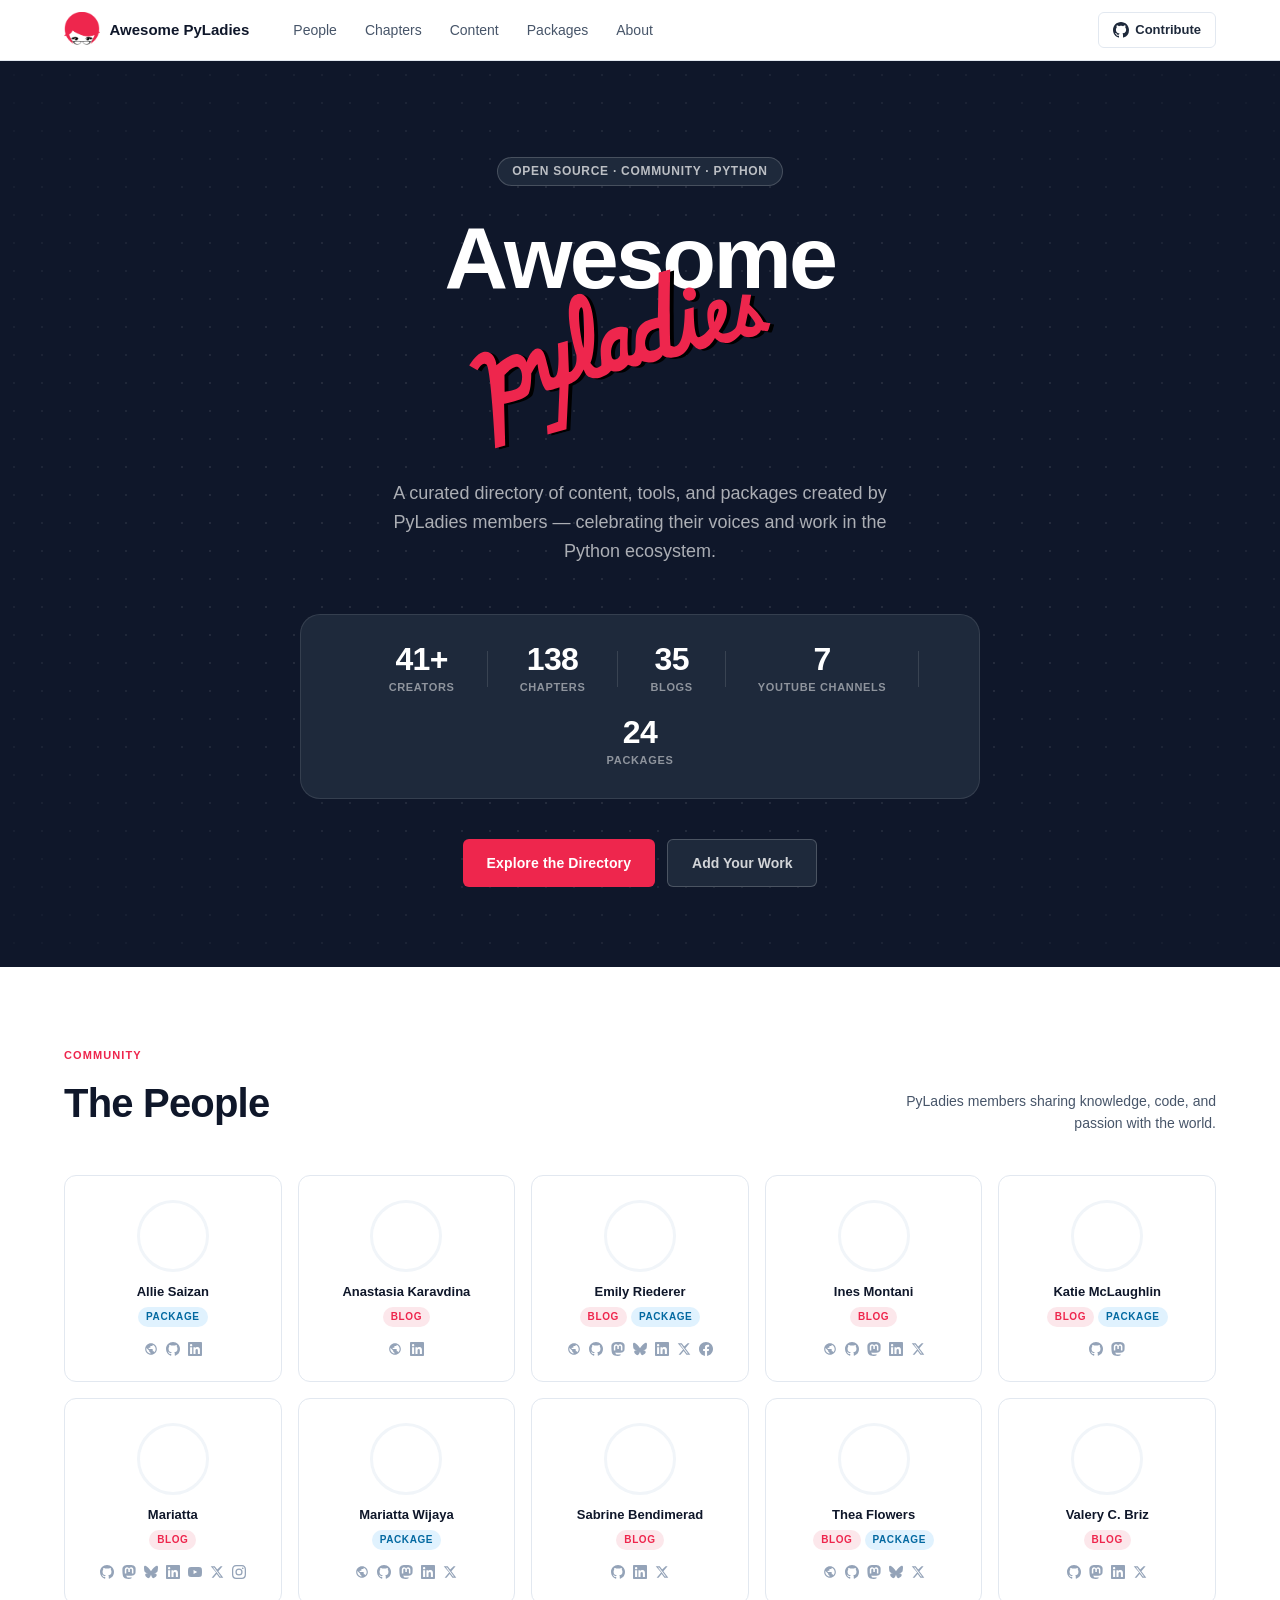
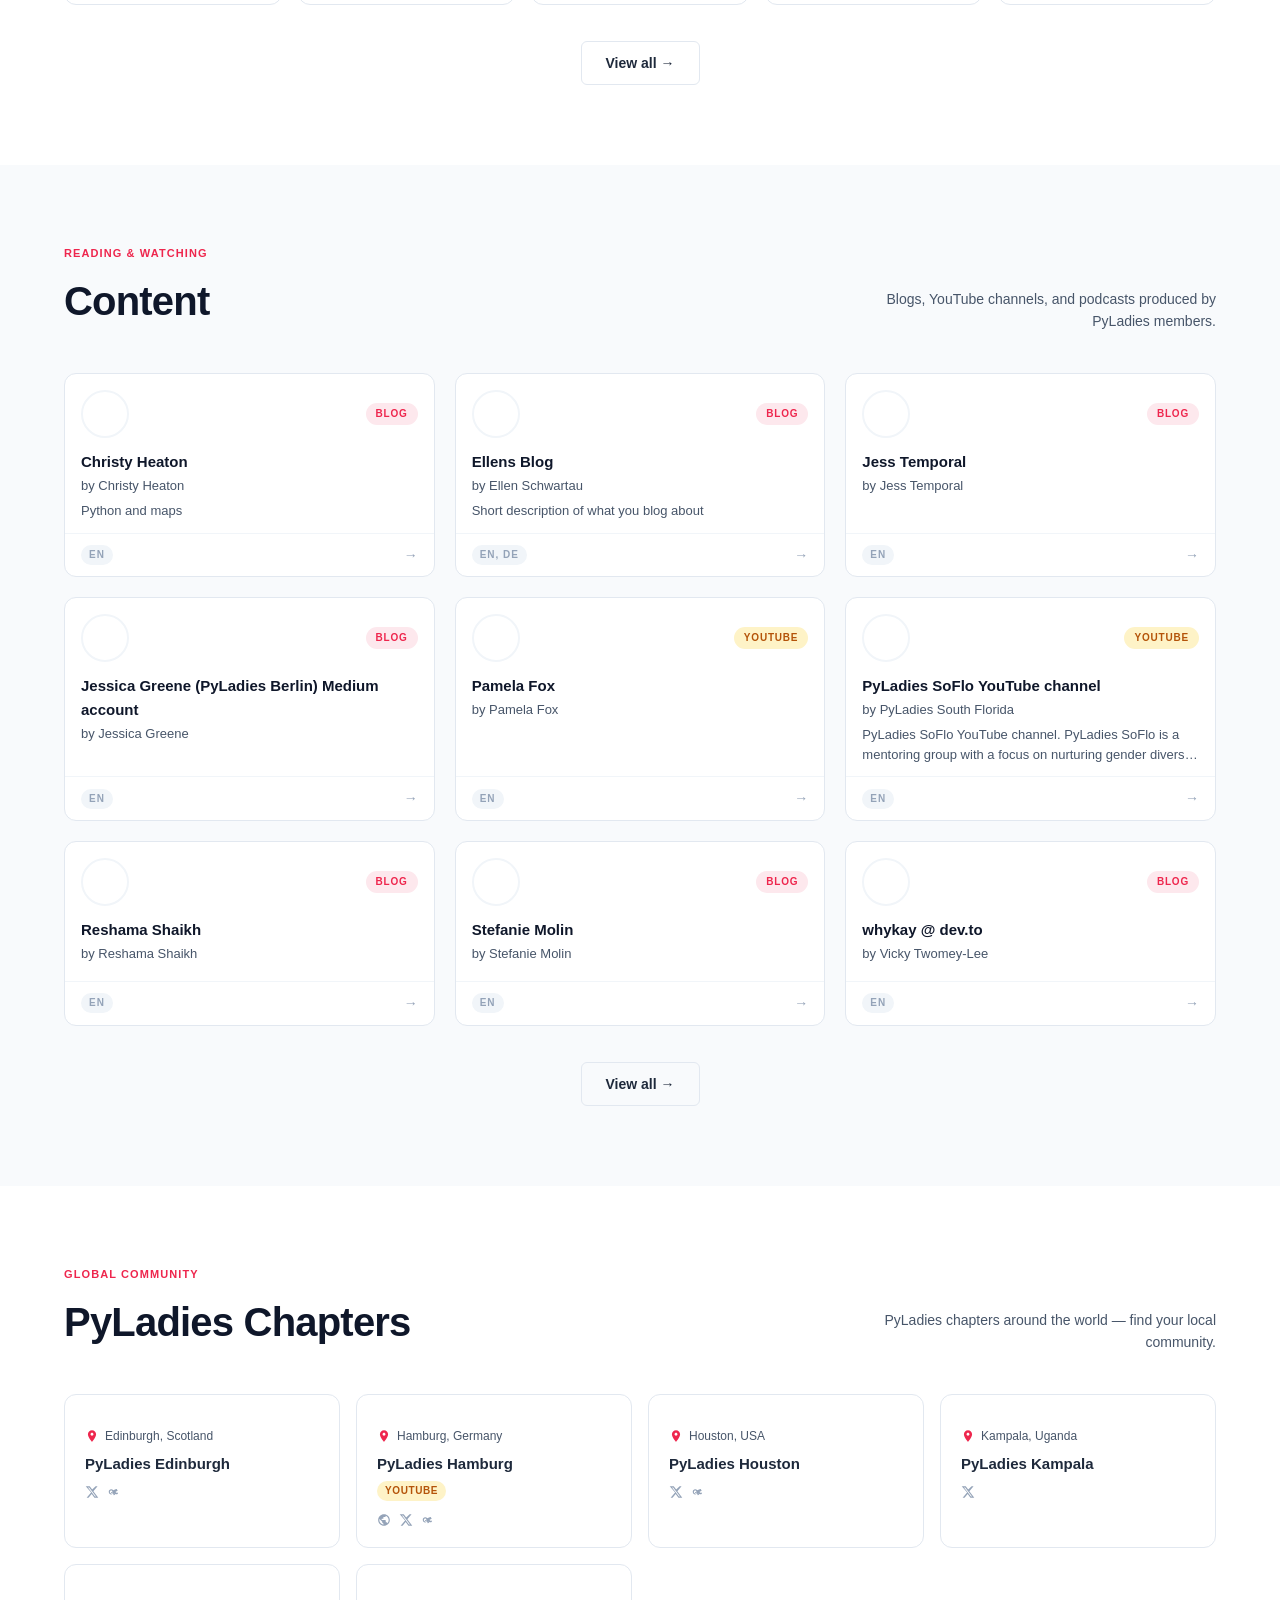
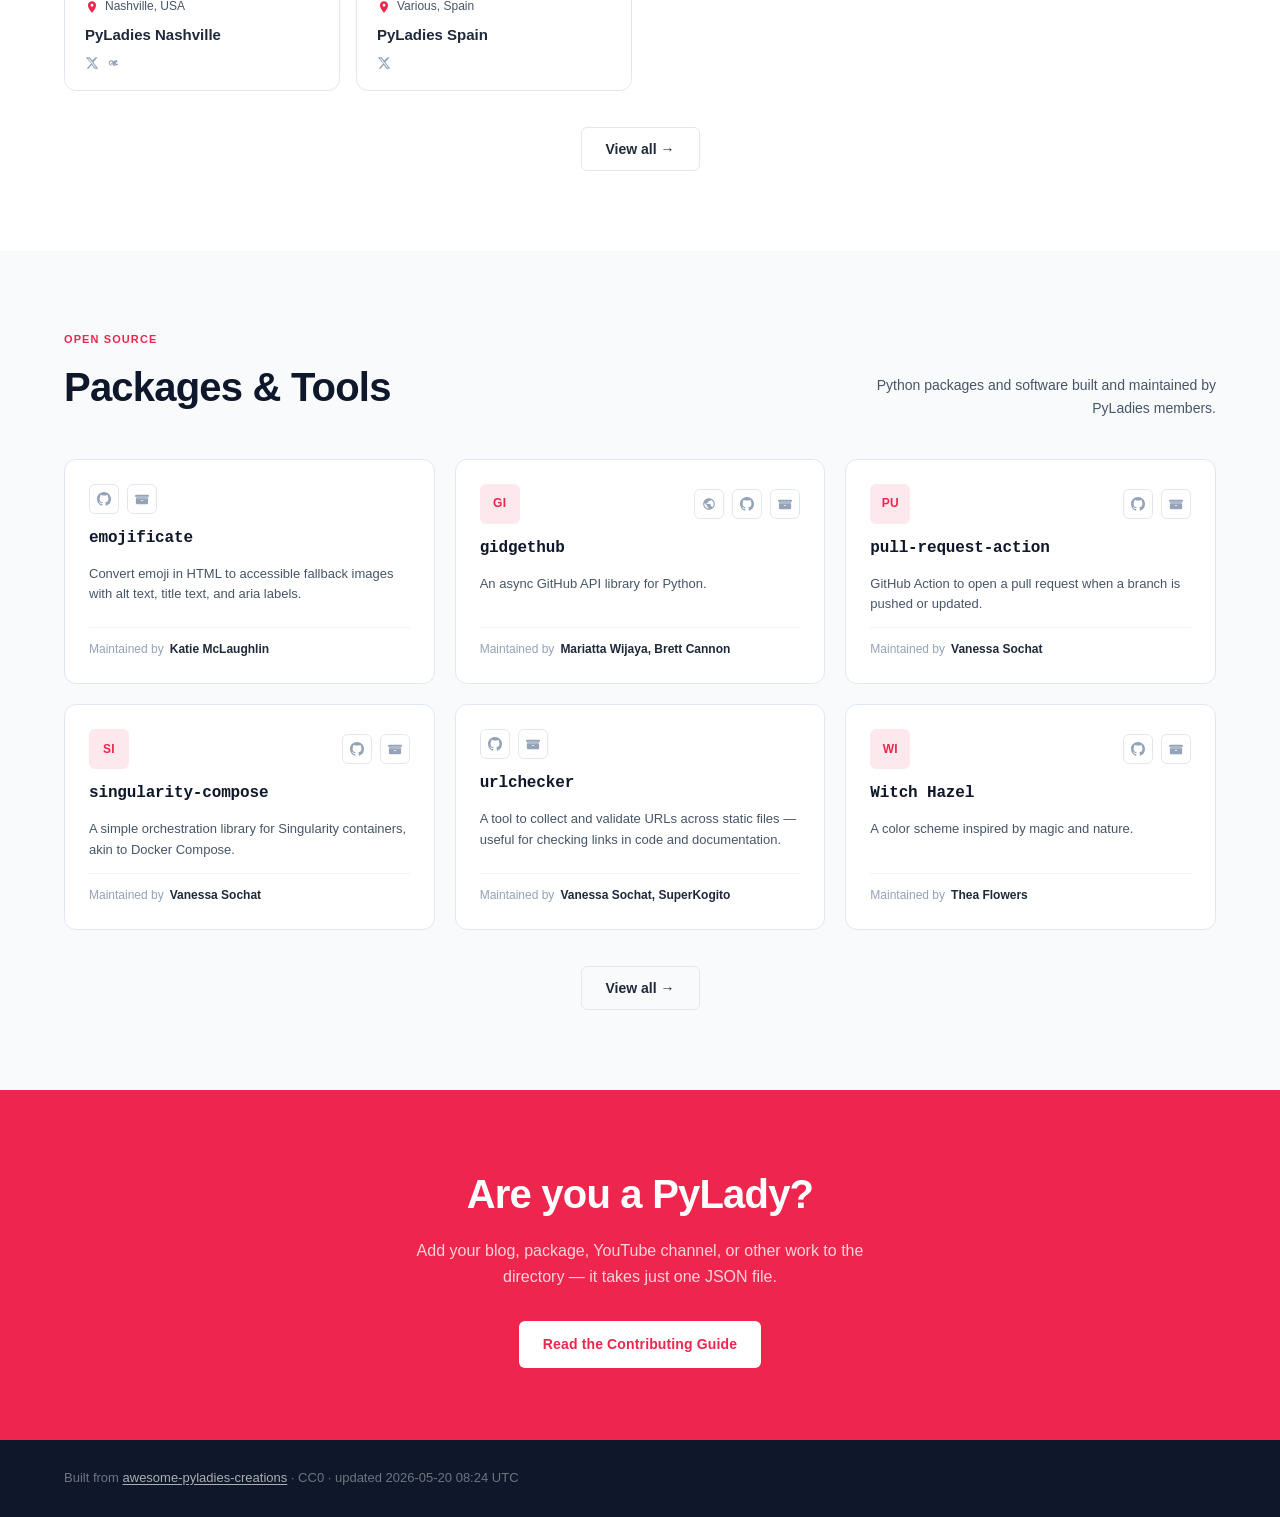
==== commit b79edbb7: "fix: align content author names with chapter names to filter from People section" ====
--- a/docs/index.html
+++ b/docs/index.html
@@ -184,7 +184,7 @@
 </svg>
 
       <p class="hero-sub">A curated directory of content, tools, and packages created by PyLadies members — celebrating their voices and work in the Python ecosystem.</p>
-      <div class="hero-stats"><div class="stat"><span class="stat-num">43+</span><span class="stat-label">Creators</span></div><div class="stat-divider"></div><div class="stat"><span class="stat-num">138</span><span class="stat-label">Chapters</span></div><div class="stat-divider"></div><div class="stat"><span class="stat-num">35</span><span class="stat-label">Blogs</span></div><div class="stat-divider"></div><div class="stat"><span class="stat-num">7</span><span class="stat-label">YouTube Channels</span></div><div class="stat-divider"></div><div class="stat"><span class="stat-num">24</span><span class="stat-label">Packages</span></div></div>
+      <div class="hero-stats"><div class="stat"><span class="stat-num">41+</span><span class="stat-label">Creators</span></div><div class="stat-divider"></div><div class="stat"><span class="stat-num">138</span><span class="stat-label">Chapters</span></div><div class="stat-divider"></div><div class="stat"><span class="stat-num">35</span><span class="stat-label">Blogs</span></div><div class="stat-divider"></div><div class="stat"><span class="stat-num">7</span><span class="stat-label">YouTube Channels</span></div><div class="stat-divider"></div><div class="stat"><span class="stat-num">24</span><span class="stat-label">Packages</span></div></div>
       <div class="hero-actions">
         <a href="people.html" class="btn-primary">Explore the Directory</a>
         <a href="https://github.com/cosimameyer/awesome-pyladies-creations/blob/main/CONTRIBUTING.md"
@@ -612,34 +612,6 @@
 <a href="https://www.linkedin.com/in/pamela-fox-5668b1b4" target="_blank" rel="noopener" title="linkedin" class="social-icon" onclick="event.stopPropagation()"><svg width="14" height="14" viewBox="0 0 24 24" fill="currentColor" aria-hidden="true"><path d="M20.447 20.452h-3.554v-5.569c0-1.328-.027-3.037-1.852-3.037-1.853 0-2.136 1.445-2.136 2.939v5.667H9.351V9h3.414v1.561h.046c.477-.9 1.637-1.85 3.37-1.85 3.601 0 4.267 2.37 4.267 5.455v6.286zM5.337 7.433a2.062 2.062 0 0 1-2.063-2.065 2.064 2.064 0 1 1 2.063 2.065zm1.782 13.019H3.555V9h3.564v11.452zM22.225 0H1.771C.792 0 0 .774 0 1.729v20.542C0 23.227.792 24 1.771 24h20.451C23.2 24 24 23.227 24 22.271V1.729C24 .774 23.2 0 22.222 0h.003z"/></svg></a>
 <a href="https://twitter.com/pamelafox" target="_blank" rel="noopener" title="twitter" class="social-icon" onclick="event.stopPropagation()"><svg width="14" height="14" viewBox="0 0 24 24" fill="currentColor" aria-hidden="true"><path d="M18.244 2.25h3.308l-7.227 8.26 8.502 11.24H16.17l-4.714-6.231-5.401 6.231H2.744l7.737-8.835L1.254 2.25H8.08l4.259 5.63L18.244 2.25zm-1.161 17.52h1.833L7.084 4.126H5.117L17.083 19.77z"/></svg></a></div>
         </div>
-        <div class="person-card" data-type="youtube" data-search="pyladies bengaluru"
-             onclick="window.open('https://www.youtube.com/@pyladiesbengaluru7366','_blank','noopener')" role="link" tabindex="0"
-             onkeydown="if(event.key==='Enter')window.open('https://www.youtube.com/@pyladiesbengaluru7366','_blank','noopener')">
-          <img class="person-avatar" src="https://raw.githubusercontent.com/cosimameyer/awesome-pyladies-creations/main/img/pyladies_blr_logo.jpeg" alt="PyLadies Bengaluru" loading="lazy"
-               onerror="this.src='https://github.com/cosimameyer/awesome-pyladies-creations/raw/main/img/fallback_images/pyladies_small.png'"/>
-          <div class="person-info">
-            <h3 class="person-name">PyLadies Bengaluru</h3>
-            <div class="person-tags"><span class="person-tag tag-youtube">YouTube</span></div>
-          </div>
-          <div class="person-social"><a href="https://pyladies.com/locations/blr/" target="_blank" rel="noopener" title="website" class="social-icon" onclick="event.stopPropagation()"><svg width="14" height="14" viewBox="0 0 24 24" fill="currentColor" aria-hidden="true"><path d="M12 2C6.48 2 2 6.48 2 12s4.48 10 10 10 10-4.48 10-10S17.52 2 12 2zm-1 17.93c-3.95-.49-7-3.85-7-7.93 0-.62.08-1.21.21-1.79L9 15v1c0 1.1.9 2 2 2v1.93zm6.9-2.54c-.26-.81-1-1.39-1.9-1.39h-1v-3c0-.55-.45-1-1-1H8v-2h2c.55 0 1-.45 1-1V7h2c1.1 0 2-.9 2-2v-.41c2.93 1.19 5 4.06 5 7.41 0 2.08-.8 3.97-2.1 5.39z"/></svg></a>
-<a href="https://www.youtube.com/user/pyladiesbengaluru7366" target="_blank" rel="noopener" title="youtube" class="social-icon" onclick="event.stopPropagation()"><svg width="14" height="14" viewBox="0 0 24 24" fill="currentColor" aria-hidden="true"><path d="M23.498 6.186a3.016 3.016 0 0 0-2.122-2.136C19.505 3.545 12 3.545 12 3.545s-7.505 0-9.377.505A3.017 3.017 0 0 0 .502 6.186C0 8.07 0 12 0 12s0 3.93.502 5.814a3.016 3.016 0 0 0 2.122 2.136c1.871.505 9.376.505 9.376.505s7.505 0 9.377-.505a3.015 3.015 0 0 0 2.122-2.136C24 15.93 24 12 24 12s0-3.93-.502-5.814zM9.545 15.568V8.432L15.818 12l-6.273 3.568z"/></svg></a>
-<a href="https://twitter.com/pyladiesblr" target="_blank" rel="noopener" title="twitter" class="social-icon" onclick="event.stopPropagation()"><svg width="14" height="14" viewBox="0 0 24 24" fill="currentColor" aria-hidden="true"><path d="M18.244 2.25h3.308l-7.227 8.26 8.502 11.24H16.17l-4.714-6.231-5.401 6.231H2.744l7.737-8.835L1.254 2.25H8.08l4.259 5.63L18.244 2.25zm-1.161 17.52h1.833L7.084 4.126H5.117L17.083 19.77z"/></svg></a>
-<a href="https://www.meetup.com/PyLadies-Bangalore-Chapter" target="_blank" rel="noopener" title="meetup" class="social-icon" onclick="event.stopPropagation()"><svg width="14" height="14" viewBox="0 0 24 24" fill="currentColor" aria-hidden="true"><path d="M19.24 12.94c-.195-.047-.415-.023-.592.068l-.067.038c-.386.217-.856.327-1.396.327-1.004 0-1.75-.383-2.217-1.14-.12-.196-.22-.408-.298-.63l2.944-1.228a.844.844 0 0 0 .476-.468.834.834 0 0 0-.013-.648L16.9 7.198a.843.843 0 0 0-1.087-.42l-5.057 2.109a3.87 3.87 0 0 0-.38-.507C9.67 7.6 8.573 7.15 7.27 7.15c-1.206 0-2.27.43-3.08 1.244C3.393 9.21 2.96 10.32 2.96 11.63c0 1.31.434 2.42 1.23 3.234.807.814 1.87 1.244 3.08 1.244.733 0 1.416-.183 1.98-.527a3.99 3.99 0 0 0 1.12-1.03l1.025 2.382a.843.843 0 0 0 1.087.42l.648-.27c.43-.18.632-.673.452-1.1l-.836-1.94a4.33 4.33 0 0 0 .79.886c.69.573 1.572.879 2.55.879.805 0 1.534-.19 2.165-.566l.115-.068a.844.844 0 0 0 .297-1.14.844.844 0 0 0-.42-.316zM7.27 14.42c-.69 0-1.265-.23-1.71-.686-.44-.452-.663-1.05-.663-1.777 0-.728.223-1.327.663-1.78.445-.457 1.02-.688 1.71-.688.69 0 1.262.23 1.703.684.266.273.456.61.558.988L7.28 12.22a.845.845 0 0 0-.452 1.1.844.844 0 0 0 1.1.452l2.19-.913a3.19 3.19 0 0 1-.143.697c-.378.96-1.16 1.463-2.705 1.464z"/></svg></a></div>
-        </div>
-        <div class="person-card" data-type="youtube" data-search="pyladies soflo"
-             onclick="window.open('https://www.youtube.com/channel/UCUPLdokEtQlQmbaW9UkJEVQ','_blank','noopener')" role="link" tabindex="0"
-             onkeydown="if(event.key==='Enter')window.open('https://www.youtube.com/channel/UCUPLdokEtQlQmbaW9UkJEVQ','_blank','noopener')">
-          <img class="person-avatar" src="https://yt3.googleusercontent.com/d0Q0c1jMSCBrfIGhWgs25pBWmym2UPZO3ex5NiAK6yhwM71AUDfyyAmeoe4xh5-sGuHRz800pw=s176-c-k-c0x00ffffff-no-rj" alt="PyLadies SoFlo" loading="lazy"
-               onerror="this.src='https://github.com/cosimameyer/awesome-pyladies-creations/raw/main/img/fallback_images/pyladies_small.png'"/>
-          <div class="person-info">
-            <h3 class="person-name">PyLadies SoFlo</h3>
-            <div class="person-tags"><span class="person-tag tag-youtube">YouTube</span></div>
-          </div>
-          <div class="person-social"><a href="https://github.com/PyLadiesSoFlo" target="_blank" rel="noopener" title="github" class="social-icon" onclick="event.stopPropagation()"><svg width="14" height="14" viewBox="0 0 24 24" fill="currentColor" aria-hidden="true"><path d="M12 0C5.37 0 0 5.37 0 12c0 5.31 3.435 9.795 8.205 11.385.6.105.825-.255.825-.57 0-.285-.015-1.23-.015-2.235-3.015.555-3.795-.735-4.035-1.41-.135-.345-.72-1.41-1.23-1.695-.42-.225-1.02-.78-.015-.795.945-.015 1.62.87 1.845 1.23 1.08 1.815 2.805 1.305 3.495.99.105-.78.42-1.305.765-1.605-2.67-.3-5.46-1.335-5.46-5.925 0-1.305.465-2.385 1.23-3.225-.12-.3-.54-1.53.12-3.18 0 0 1.005-.315 3.3 1.23.96-.27 1.98-.405 3-.405s2.04.135 3 .405c2.295-1.56 3.3-1.23 3.3-1.23.66 1.65.24 2.88.12 3.18.765.84 1.23 1.905 1.23 3.225 0 4.605-2.805 5.625-5.475 5.925.435.375.81 1.095.81 2.22 0 1.605-.015 2.895-.015 3.3 0 .315.225.69.825.57A12.02 12.02 0 0 0 24 12c0-6.63-5.37-12-12-12z"/></svg></a>
-<a href="https://www.linkedin.com/in/pyladies-soflo" target="_blank" rel="noopener" title="linkedin" class="social-icon" onclick="event.stopPropagation()"><svg width="14" height="14" viewBox="0 0 24 24" fill="currentColor" aria-hidden="true"><path d="M20.447 20.452h-3.554v-5.569c0-1.328-.027-3.037-1.852-3.037-1.853 0-2.136 1.445-2.136 2.939v5.667H9.351V9h3.414v1.561h.046c.477-.9 1.637-1.85 3.37-1.85 3.601 0 4.267 2.37 4.267 5.455v6.286zM5.337 7.433a2.062 2.062 0 0 1-2.063-2.065 2.064 2.064 0 1 1 2.063 2.065zm1.782 13.019H3.555V9h3.564v11.452zM22.225 0H1.771C.792 0 0 .774 0 1.729v20.542C0 23.227.792 24 1.771 24h20.451C23.2 24 24 23.227 24 22.271V1.729C24 .774 23.2 0 22.222 0h.003z"/></svg></a>
-<a href="https://twitter.com/PyLadiesSoFlo" target="_blank" rel="noopener" title="twitter" class="social-icon" onclick="event.stopPropagation()"><svg width="14" height="14" viewBox="0 0 24 24" fill="currentColor" aria-hidden="true"><path d="M18.244 2.25h3.308l-7.227 8.26 8.502 11.24H16.17l-4.714-6.231-5.401 6.231H2.744l7.737-8.835L1.254 2.25H8.08l4.259 5.63L18.244 2.25zm-1.161 17.52h1.833L7.084 4.126H5.117L17.083 19.77z"/></svg></a>
-<a href="https://www.meetup.com/pyladies-soflo" target="_blank" rel="noopener" title="meetup" class="social-icon" onclick="event.stopPropagation()"><svg width="14" height="14" viewBox="0 0 24 24" fill="currentColor" aria-hidden="true"><path d="M19.24 12.94c-.195-.047-.415-.023-.592.068l-.067.038c-.386.217-.856.327-1.396.327-1.004 0-1.75-.383-2.217-1.14-.12-.196-.22-.408-.298-.63l2.944-1.228a.844.844 0 0 0 .476-.468.834.834 0 0 0-.013-.648L16.9 7.198a.843.843 0 0 0-1.087-.42l-5.057 2.109a3.87 3.87 0 0 0-.38-.507C9.67 7.6 8.573 7.15 7.27 7.15c-1.206 0-2.27.43-3.08 1.244C3.393 9.21 2.96 10.32 2.96 11.63c0 1.31.434 2.42 1.23 3.234.807.814 1.87 1.244 3.08 1.244.733 0 1.416-.183 1.98-.527a3.99 3.99 0 0 0 1.12-1.03l1.025 2.382a.843.843 0 0 0 1.087.42l.648-.27c.43-.18.632-.673.452-1.1l-.836-1.94a4.33 4.33 0 0 0 .79.886c.69.573 1.572.879 2.55.879.805 0 1.534-.19 2.165-.566l.115-.068a.844.844 0 0 0 .297-1.14.844.844 0 0 0-.42-.316zM7.27 14.42c-.69 0-1.265-.23-1.71-.686-.44-.452-.663-1.05-.663-1.777 0-.728.223-1.327.663-1.78.445-.457 1.02-.688 1.71-.688.69 0 1.262.23 1.703.684.266.273.456.61.558.988L7.28 12.22a.845.845 0 0 0-.452 1.1.844.844 0 0 0 1.1.452l2.19-.913a3.19 3.19 0 0 1-.143.697c-.378.96-1.16 1.463-2.705 1.464z"/></svg></a></div>
-        </div>
         <div class="person-card" data-type="blog youtube" data-search="reshama shaikh"
              onclick="window.open('https://reshamas.github.io','_blank','noopener')" role="link" tabindex="0"
              onkeydown="if(event.key==='Enter')window.open('https://reshamas.github.io','_blank','noopener')">
@@ -1279,15 +1251,15 @@
           </div>
         </a>
         <a class="content-card" href="https://www.youtube.com/@pyladiesbengaluru7366" target="_blank" rel="noopener"
-           data-type="youtube" data-search="pyladies bengaluru  pyladies bengaluru">
+           data-type="youtube" data-search="pyladies bangalore  pyladies bangalore">
           <div class="content-card-header">
             <img class="content-thumb" src="https://raw.githubusercontent.com/cosimameyer/awesome-pyladies-creations/main/img/pyladies_blr_logo.jpeg" alt="" loading="lazy"
                  onerror="this.src='https://github.com/cosimameyer/awesome-pyladies-creations/raw/main/img/fallback_images/pyladies_small.png'"/>
             <span class="content-type-badge badge-youtube">YouTube</span>
           </div>
           <div class="content-card-body">
-            <h3>PyLadies Bengaluru</h3>
-            <p class="content-author">by PyLadies Bengaluru</p>
+            <h3>PyLadies Bangalore</h3>
+            <p class="content-author">by PyLadies Bangalore</p>
             <p></p>
           </div>
           <div class="content-card-footer">
@@ -1347,7 +1319,7 @@
           </div>
         </a>
         <a class="content-card" href="https://www.youtube.com/channel/UCUPLdokEtQlQmbaW9UkJEVQ" target="_blank" rel="noopener"
-           data-type="youtube" data-search="pyladies soflo youtube channel pyladies soflo youtube channel. pyladies soflo is a mentoring group with a focus on nurturing gender diversity in the south florida python community. pyladies soflo">
+           data-type="youtube" data-search="pyladies soflo youtube channel pyladies soflo youtube channel. pyladies soflo is a mentoring group with a focus on nurturing gender diversity in the south florida python community. pyladies south florida">
           <div class="content-card-header">
             <img class="content-thumb" src="https://yt3.googleusercontent.com/d0Q0c1jMSCBrfIGhWgs25pBWmym2UPZO3ex5NiAK6yhwM71AUDfyyAmeoe4xh5-sGuHRz800pw=s176-c-k-c0x00ffffff-no-rj" alt="" loading="lazy"
                  onerror="this.src='https://github.com/cosimameyer/awesome-pyladies-creations/raw/main/img/fallback_images/pyladies_bot.png'"/>
@@ -1355,7 +1327,7 @@
           </div>
           <div class="content-card-body">
             <h3>PyLadies SoFlo YouTube channel</h3>
-            <p class="content-author">by PyLadies SoFlo</p>
+            <p class="content-author">by PyLadies South Florida</p>
             <p>PyLadies SoFlo YouTube channel. PyLadies SoFlo is a mentoring group with a focus on nurturing gender diversity in the South Florida Python community.</p>
           </div>
           <div class="content-card-footer">
@@ -1657,14 +1629,14 @@
           
           <div class="chapter-social"><a href="http://australia.pyladies.com/" target="_blank" rel="noopener" title="website" class="social-icon" onclick="event.stopPropagation()"><svg width="14" height="14" viewBox="0 0 24 24" fill="currentColor" aria-hidden="true"><path d="M12 2C6.48 2 2 6.48 2 12s4.48 10 10 10 10-4.48 10-10S17.52 2 12 2zm-1 17.93c-3.95-.49-7-3.85-7-7.93 0-.62.08-1.21.21-1.79L9 15v1c0 1.1.9 2 2 2v1.93zm6.9-2.54c-.26-.81-1-1.39-1.9-1.39h-1v-3c0-.55-.45-1-1-1H8v-2h2c.55 0 1-.45 1-1V7h2c1.1 0 2-.9 2-2v-.41c2.93 1.19 5 4.06 5 7.41 0 2.08-.8 3.97-2.1 5.39z"/></svg></a><a href="https://github.com/PyLadiesAU" target="_blank" rel="noopener" title="github" class="social-icon" onclick="event.stopPropagation()"><svg width="14" height="14" viewBox="0 0 24 24" fill="currentColor" aria-hidden="true"><path d="M12 0C5.37 0 0 5.37 0 12c0 5.31 3.435 9.795 8.205 11.385.6.105.825-.255.825-.57 0-.285-.015-1.23-.015-2.235-3.015.555-3.795-.735-4.035-1.41-.135-.345-.72-1.41-1.23-1.695-.42-.225-1.02-.78-.015-.795.945-.015 1.62.87 1.845 1.23 1.08 1.815 2.805 1.305 3.495.99.105-.78.42-1.305.765-1.605-2.67-.3-5.46-1.335-5.46-5.925 0-1.305.465-2.385 1.23-3.225-.12-.3-.54-1.53.12-3.18 0 0 1.005-.315 3.3 1.23.96-.27 1.98-.405 3-.405s2.04.135 3 .405c2.295-1.56 3.3-1.23 3.3-1.23.66 1.65.24 2.88.12 3.18.765.84 1.23 1.905 1.23 3.225 0 4.605-2.805 5.625-5.475 5.925.435.375.81 1.095.81 2.22 0 1.605-.015 2.895-.015 3.3 0 .315.225.69.825.57A12.02 12.02 0 0 0 24 12c0-6.63-5.37-12-12-12z"/></svg></a><a href="https://twitter.com/pyladiesau" target="_blank" rel="noopener" title="twitter" class="social-icon" onclick="event.stopPropagation()"><svg width="14" height="14" viewBox="0 0 24 24" fill="currentColor" aria-hidden="true"><path d="M18.244 2.25h3.308l-7.227 8.26 8.502 11.24H16.17l-4.714-6.231-5.401 6.231H2.744l7.737-8.835L1.254 2.25H8.08l4.259 5.63L18.244 2.25zm-1.161 17.52h1.833L7.084 4.126H5.117L17.083 19.77z"/></svg></a><a href="https://facebook.com/pyladiesau" target="_blank" rel="noopener" title="facebook" class="social-icon" onclick="event.stopPropagation()"><svg width="14" height="14" viewBox="0 0 24 24" fill="currentColor" aria-hidden="true"><path d="M24 12.073c0-6.627-5.373-12-12-12s-12 5.373-12 12c0 5.99 4.388 10.954 10.125 11.854v-8.385H7.078v-3.47h3.047V9.43c0-3.007 1.792-4.669 4.533-4.669 1.312 0 2.686.235 2.686.235v2.953H15.83c-1.491 0-1.956.925-1.956 1.874v2.25h3.328l-.532 3.47h-2.796v8.385C19.612 23.027 24 18.062 24 12.073z"/></svg></a></div>
         </div>
-        <div class="chapter-card" data-search="pyladies bangalore bangalore india">
+        <div class="chapter-card" data-search="pyladies bangalore bangalore india" role="link" tabindex="0" onclick="window.open('https://www.youtube.com/@pyladiesbengaluru7366','_blank','noopener')">
           <div class="chapter-logo-wrap"><img class="chapter-logo" src="https://pyladies.com/assets/images/pyladies_blr_logo.jpeg" alt="PyLadies Bangalore logo" loading="lazy" onerror="this.style.display='none'"></div>
           <div class="chapter-card-header">
             <span class="chapter-pin"><svg width="14" height="14" viewBox="0 0 24 24" fill="currentColor" aria-hidden="true"><path d="M12 2C8.13 2 5 5.13 5 9c0 5.25 7 13 7 13s7-7.75 7-13c0-3.87-3.13-7-7-7zm0 9.5c-1.38 0-2.5-1.12-2.5-2.5s1.12-2.5 2.5-2.5 2.5 1.12 2.5 2.5-1.12 2.5-2.5 2.5z"/></svg></span>
             <span class="chapter-location">Bangalore, India</span>
           </div>
           <h3 class="chapter-name">PyLadies Bangalore</h3>
-          
+          <span class="person-tag badge-youtube">YouTube</span>
           <div class="chapter-social"><a href="https://twitter.com/pyladiesblr" target="_blank" rel="noopener" title="twitter" class="social-icon" onclick="event.stopPropagation()"><svg width="14" height="14" viewBox="0 0 24 24" fill="currentColor" aria-hidden="true"><path d="M18.244 2.25h3.308l-7.227 8.26 8.502 11.24H16.17l-4.714-6.231-5.401 6.231H2.744l7.737-8.835L1.254 2.25H8.08l4.259 5.63L18.244 2.25zm-1.161 17.52h1.833L7.084 4.126H5.117L17.083 19.77z"/></svg></a><a href="https://www.meetup.com/PyLadies-Bangalore-Chapter/" target="_blank" rel="noopener" title="meetup" class="social-icon" onclick="event.stopPropagation()"><svg width="14" height="14" viewBox="0 0 24 24" fill="currentColor" aria-hidden="true"><path d="M19.24 12.94c-.195-.047-.415-.023-.592.068l-.067.038c-.386.217-.856.327-1.396.327-1.004 0-1.75-.383-2.217-1.14-.12-.196-.22-.408-.298-.63l2.944-1.228a.844.844 0 0 0 .476-.468.834.834 0 0 0-.013-.648L16.9 7.198a.843.843 0 0 0-1.087-.42l-5.057 2.109a3.87 3.87 0 0 0-.38-.507C9.67 7.6 8.573 7.15 7.27 7.15c-1.206 0-2.27.43-3.08 1.244C3.393 9.21 2.96 10.32 2.96 11.63c0 1.31.434 2.42 1.23 3.234.807.814 1.87 1.244 3.08 1.244.733 0 1.416-.183 1.98-.527a3.99 3.99 0 0 0 1.12-1.03l1.025 2.382a.843.843 0 0 0 1.087.42l.648-.27c.43-.18.632-.673.452-1.1l-.836-1.94a4.33 4.33 0 0 0 .79.886c.69.573 1.572.879 2.55.879.805 0 1.534-.19 2.165-.566l.115-.068a.844.844 0 0 0 .297-1.14.844.844 0 0 0-.42-.316zM7.27 14.42c-.69 0-1.265-.23-1.71-.686-.44-.452-.663-1.05-.663-1.777 0-.728.223-1.327.663-1.78.445-.457 1.02-.688 1.71-.688.69 0 1.262.23 1.703.684.266.273.456.61.558.988L7.28 12.22a.845.845 0 0 0-.452 1.1.844.844 0 0 0 1.1.452l2.19-.913a3.19 3.19 0 0 1-.143.697c-.378.96-1.16 1.463-2.705 1.464z"/></svg></a></div>
         </div>
         <div class="chapter-card" data-search="pyladies barcelona barcelona spain" role="link" tabindex="0" onclick="window.open('https://pybcn.org/pyladies-bcn/','_blank','noopener')">
@@ -2747,14 +2719,14 @@
           
           <div class="chapter-social"><a href="https://facebook.com/PyLadiesSorocaba" target="_blank" rel="noopener" title="facebook" class="social-icon" onclick="event.stopPropagation()"><svg width="14" height="14" viewBox="0 0 24 24" fill="currentColor" aria-hidden="true"><path d="M24 12.073c0-6.627-5.373-12-12-12s-12 5.373-12 12c0 5.99 4.388 10.954 10.125 11.854v-8.385H7.078v-3.47h3.047V9.43c0-3.007 1.792-4.669 4.533-4.669 1.312 0 2.686.235 2.686.235v2.953H15.83c-1.491 0-1.956.925-1.956 1.874v2.25h3.328l-.532 3.47h-2.796v8.385C19.612 23.027 24 18.062 24 12.073z"/></svg></a></div>
         </div>
-        <div class="chapter-card" data-search="pyladies south florida south florida usa">
+        <div class="chapter-card" data-search="pyladies south florida south florida usa" role="link" tabindex="0" onclick="window.open('https://www.youtube.com/channel/UCUPLdokEtQlQmbaW9UkJEVQ','_blank','noopener')">
           <div class="chapter-logo-wrap"><img class="chapter-logo" src="https://pyladies.com/assets/images/pyladies_soflo.png" alt="PyLadies South Florida logo" loading="lazy" onerror="this.style.display='none'"></div>
           <div class="chapter-card-header">
             <span class="chapter-pin"><svg width="14" height="14" viewBox="0 0 24 24" fill="currentColor" aria-hidden="true"><path d="M12 2C8.13 2 5 5.13 5 9c0 5.25 7 13 7 13s7-7.75 7-13c0-3.87-3.13-7-7-7zm0 9.5c-1.38 0-2.5-1.12-2.5-2.5s1.12-2.5 2.5-2.5 2.5 1.12 2.5 2.5-1.12 2.5-2.5 2.5z"/></svg></span>
             <span class="chapter-location">South Florida, USA</span>
           </div>
           <h3 class="chapter-name">PyLadies South Florida</h3>
-          
+          <span class="person-tag badge-youtube">YouTube</span>
           <div class="chapter-social"><a href="https://github.com/PyLadiesSoFlo" target="_blank" rel="noopener" title="github" class="social-icon" onclick="event.stopPropagation()"><svg width="14" height="14" viewBox="0 0 24 24" fill="currentColor" aria-hidden="true"><path d="M12 0C5.37 0 0 5.37 0 12c0 5.31 3.435 9.795 8.205 11.385.6.105.825-.255.825-.57 0-.285-.015-1.23-.015-2.235-3.015.555-3.795-.735-4.035-1.41-.135-.345-.72-1.41-1.23-1.695-.42-.225-1.02-.78-.015-.795.945-.015 1.62.87 1.845 1.23 1.08 1.815 2.805 1.305 3.495.99.105-.78.42-1.305.765-1.605-2.67-.3-5.46-1.335-5.46-5.925 0-1.305.465-2.385 1.23-3.225-.12-.3-.54-1.53.12-3.18 0 0 1.005-.315 3.3 1.23.96-.27 1.98-.405 3-.405s2.04.135 3 .405c2.295-1.56 3.3-1.23 3.3-1.23.66 1.65.24 2.88.12 3.18.765.84 1.23 1.905 1.23 3.225 0 4.605-2.805 5.625-5.475 5.925.435.375.81 1.095.81 2.22 0 1.605-.015 2.895-.015 3.3 0 .315.225.69.825.57A12.02 12.02 0 0 0 24 12c0-6.63-5.37-12-12-12z"/></svg></a><a href="https://twitter.com/PyLadiesSoFlo" target="_blank" rel="noopener" title="twitter" class="social-icon" onclick="event.stopPropagation()"><svg width="14" height="14" viewBox="0 0 24 24" fill="currentColor" aria-hidden="true"><path d="M18.244 2.25h3.308l-7.227 8.26 8.502 11.24H16.17l-4.714-6.231-5.401 6.231H2.744l7.737-8.835L1.254 2.25H8.08l4.259 5.63L18.244 2.25zm-1.161 17.52h1.833L7.084 4.126H5.117L17.083 19.77z"/></svg></a><a href="https://www.meetup.com/PyLadies-SoFlo/" target="_blank" rel="noopener" title="meetup" class="social-icon" onclick="event.stopPropagation()"><svg width="14" height="14" viewBox="0 0 24 24" fill="currentColor" aria-hidden="true"><path d="M19.24 12.94c-.195-.047-.415-.023-.592.068l-.067.038c-.386.217-.856.327-1.396.327-1.004 0-1.75-.383-2.217-1.14-.12-.196-.22-.408-.298-.63l2.944-1.228a.844.844 0 0 0 .476-.468.834.834 0 0 0-.013-.648L16.9 7.198a.843.843 0 0 0-1.087-.42l-5.057 2.109a3.87 3.87 0 0 0-.38-.507C9.67 7.6 8.573 7.15 7.27 7.15c-1.206 0-2.27.43-3.08 1.244C3.393 9.21 2.96 10.32 2.96 11.63c0 1.31.434 2.42 1.23 3.234.807.814 1.87 1.244 3.08 1.244.733 0 1.416-.183 1.98-.527a3.99 3.99 0 0 0 1.12-1.03l1.025 2.382a.843.843 0 0 0 1.087.42l.648-.27c.43-.18.632-.673.452-1.1l-.836-1.94a4.33 4.33 0 0 0 .79.886c.69.573 1.572.879 2.55.879.805 0 1.534-.19 2.165-.566l.115-.068a.844.844 0 0 0 .297-1.14.844.844 0 0 0-.42-.316zM7.27 14.42c-.69 0-1.265-.23-1.71-.686-.44-.452-.663-1.05-.663-1.777 0-.728.223-1.327.663-1.78.445-.457 1.02-.688 1.71-.688.69 0 1.262.23 1.703.684.266.273.456.61.558.988L7.28 12.22a.845.845 0 0 0-.452 1.1.844.844 0 0 0 1.1.452l2.19-.913a3.19 3.19 0 0 1-.143.697c-.378.96-1.16 1.463-2.705 1.464z"/></svg></a><a href="https://facebook.com/PyLadiesSoFlo" target="_blank" rel="noopener" title="facebook" class="social-icon" onclick="event.stopPropagation()"><svg width="14" height="14" viewBox="0 0 24 24" fill="currentColor" aria-hidden="true"><path d="M24 12.073c0-6.627-5.373-12-12-12s-12 5.373-12 12c0 5.99 4.388 10.954 10.125 11.854v-8.385H7.078v-3.47h3.047V9.43c0-3.007 1.792-4.669 4.533-4.669 1.312 0 2.686.235 2.686.235v2.953H15.83c-1.491 0-1.956.925-1.956 1.874v2.25h3.328l-.532 3.47h-2.796v8.385C19.612 23.027 24 18.062 24 12.073z"/></svg></a></div>
         </div>
         <div class="chapter-card" data-search="pyladies spain various spain">
@@ -3484,7 +3456,7 @@
   </section>
   <footer class="site-footer">
     <div class="container footer-inner">
-      <span>Built from <a href="https://github.com/cosimameyer/awesome-pyladies-creations" target="_blank" rel="noopener">awesome-pyladies-creations</a> · CC0 · updated 2026-05-20 05:24 UTC</span>
+      <span>Built from <a href="https://github.com/cosimameyer/awesome-pyladies-creations" target="_blank" rel="noopener">awesome-pyladies-creations</a> · CC0 · updated 2026-05-20 08:24 UTC</span>
     </div>
   </footer>
 </body>
--- a/docs/assets/style.css
+++ b/docs/assets/style.css
@@ -483,6 +483,7 @@
   text-transform: uppercase;
   padding: 2px 8px;
   border-radius: 99px;
+  align-self: flex-start;
 }
 
 .tag-blog    { background: #fce7eb; color: var(--red); }
@@ -856,6 +857,21 @@
   border: 2px solid white;
   border-radius: 50%;
   box-shadow: 0 1px 4px rgba(0,0,0,.35);
+}
+
+.chapter-region-group {
+  margin-bottom: 2.5rem;
+}
+
+.chapter-region-label {
+  font-size: 13px;
+  font-weight: 700;
+  letter-spacing: .08em;
+  text-transform: uppercase;
+  color: var(--slate-400);
+  margin-bottom: 1rem;
+  padding-bottom: .4rem;
+  border-bottom: 1px solid var(--slate-200);
 }
 
 .chapters-grid {
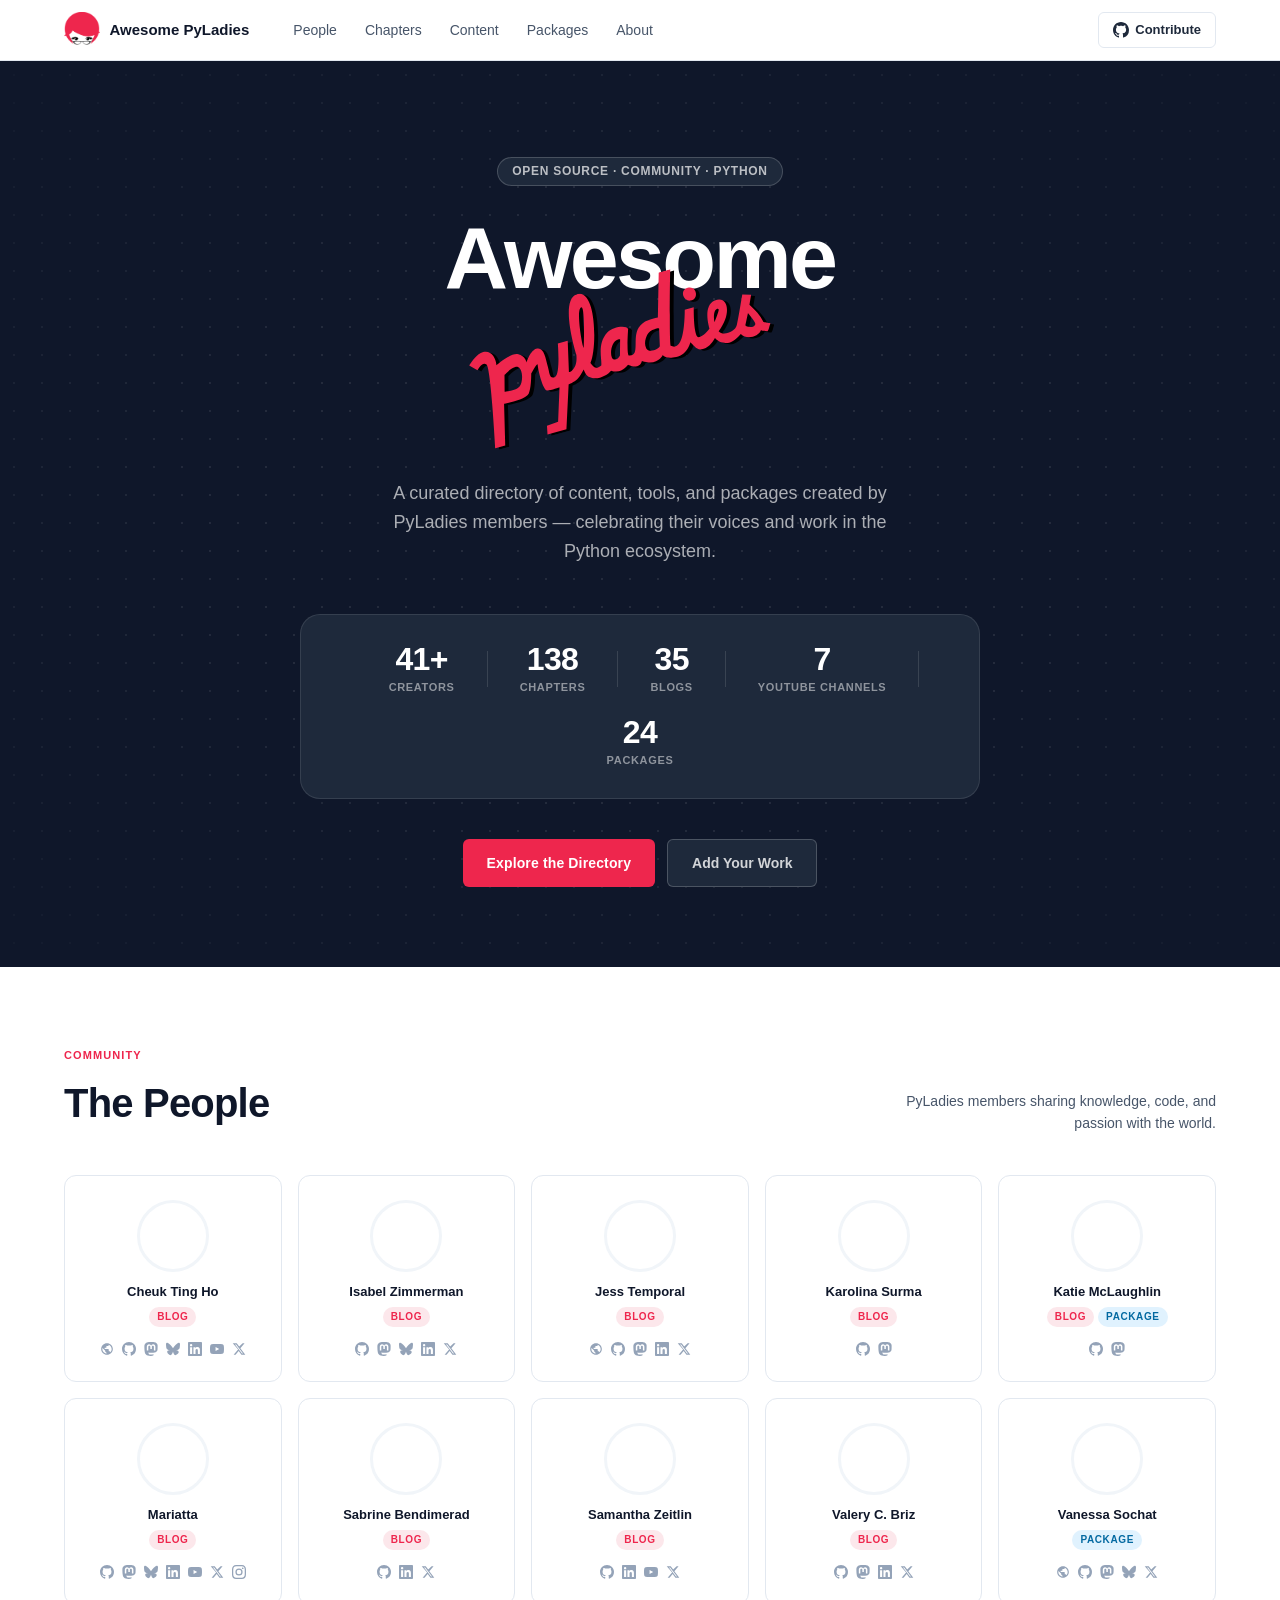
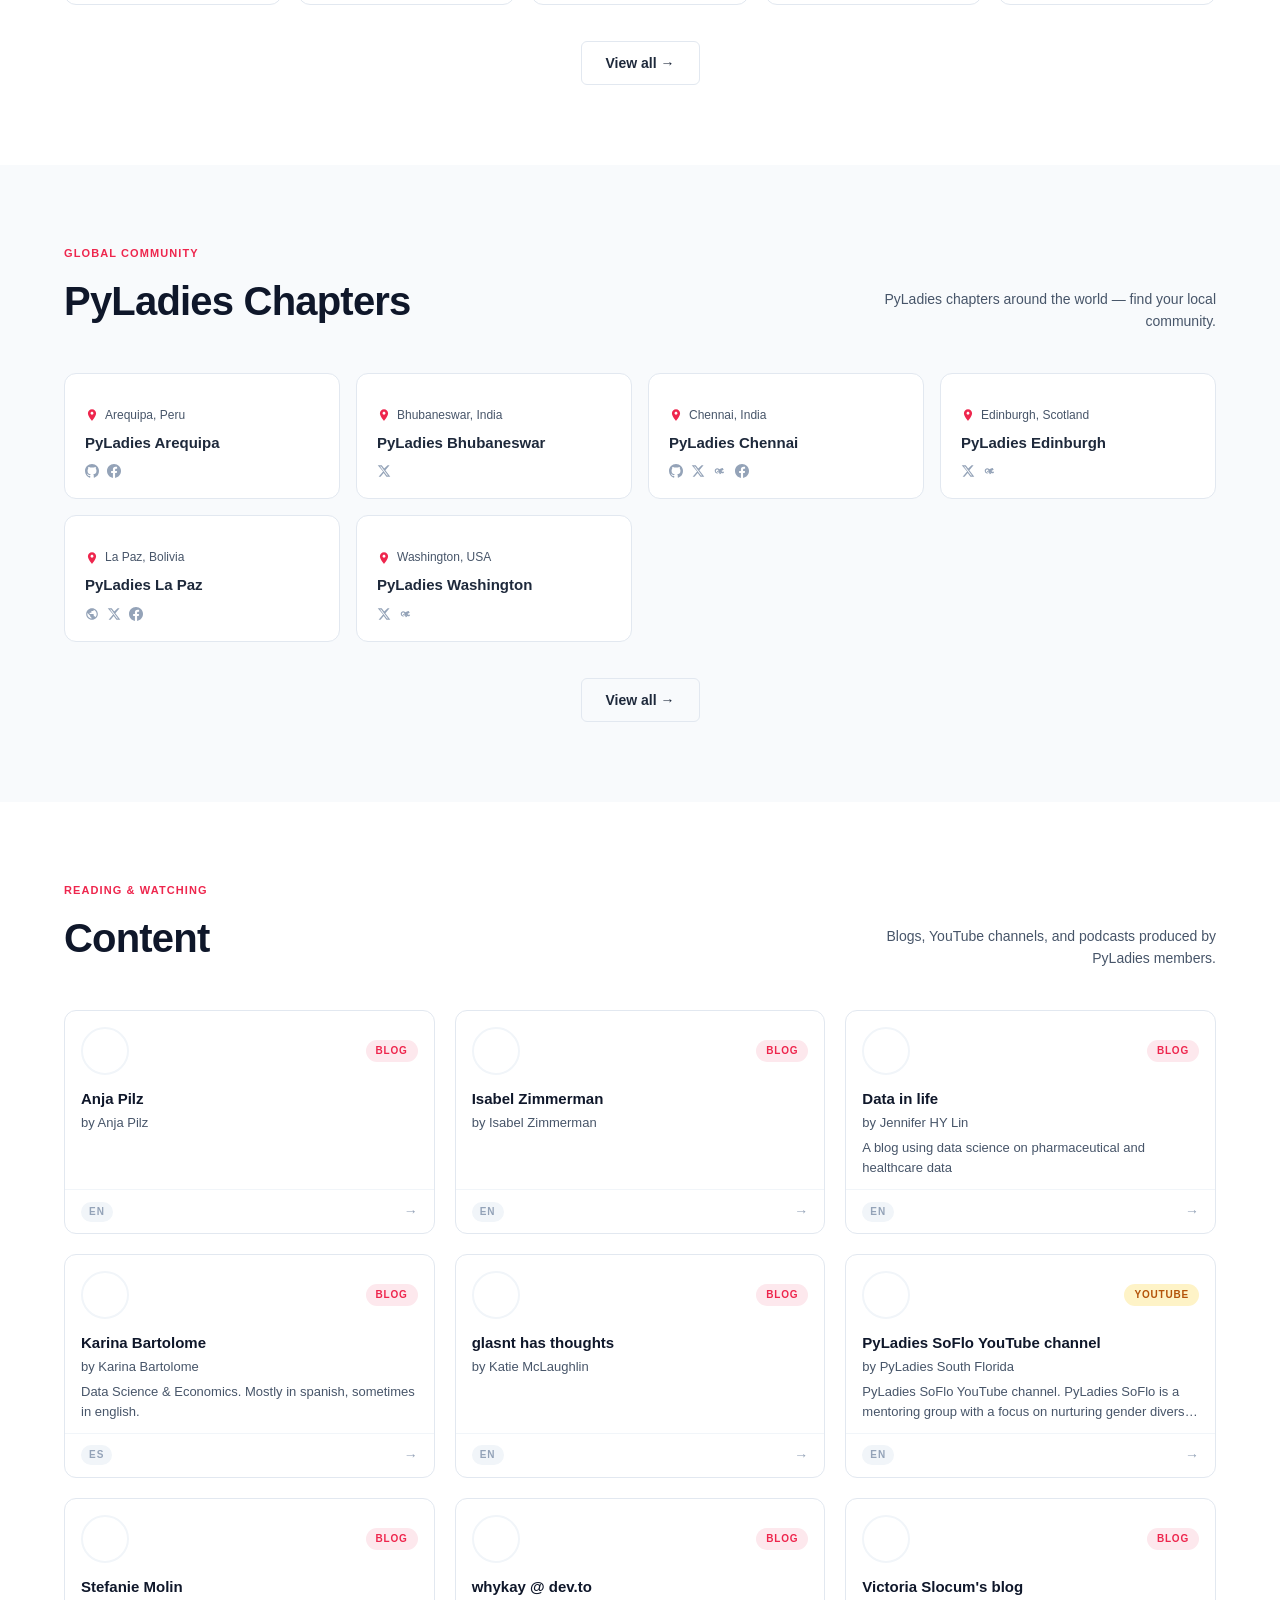
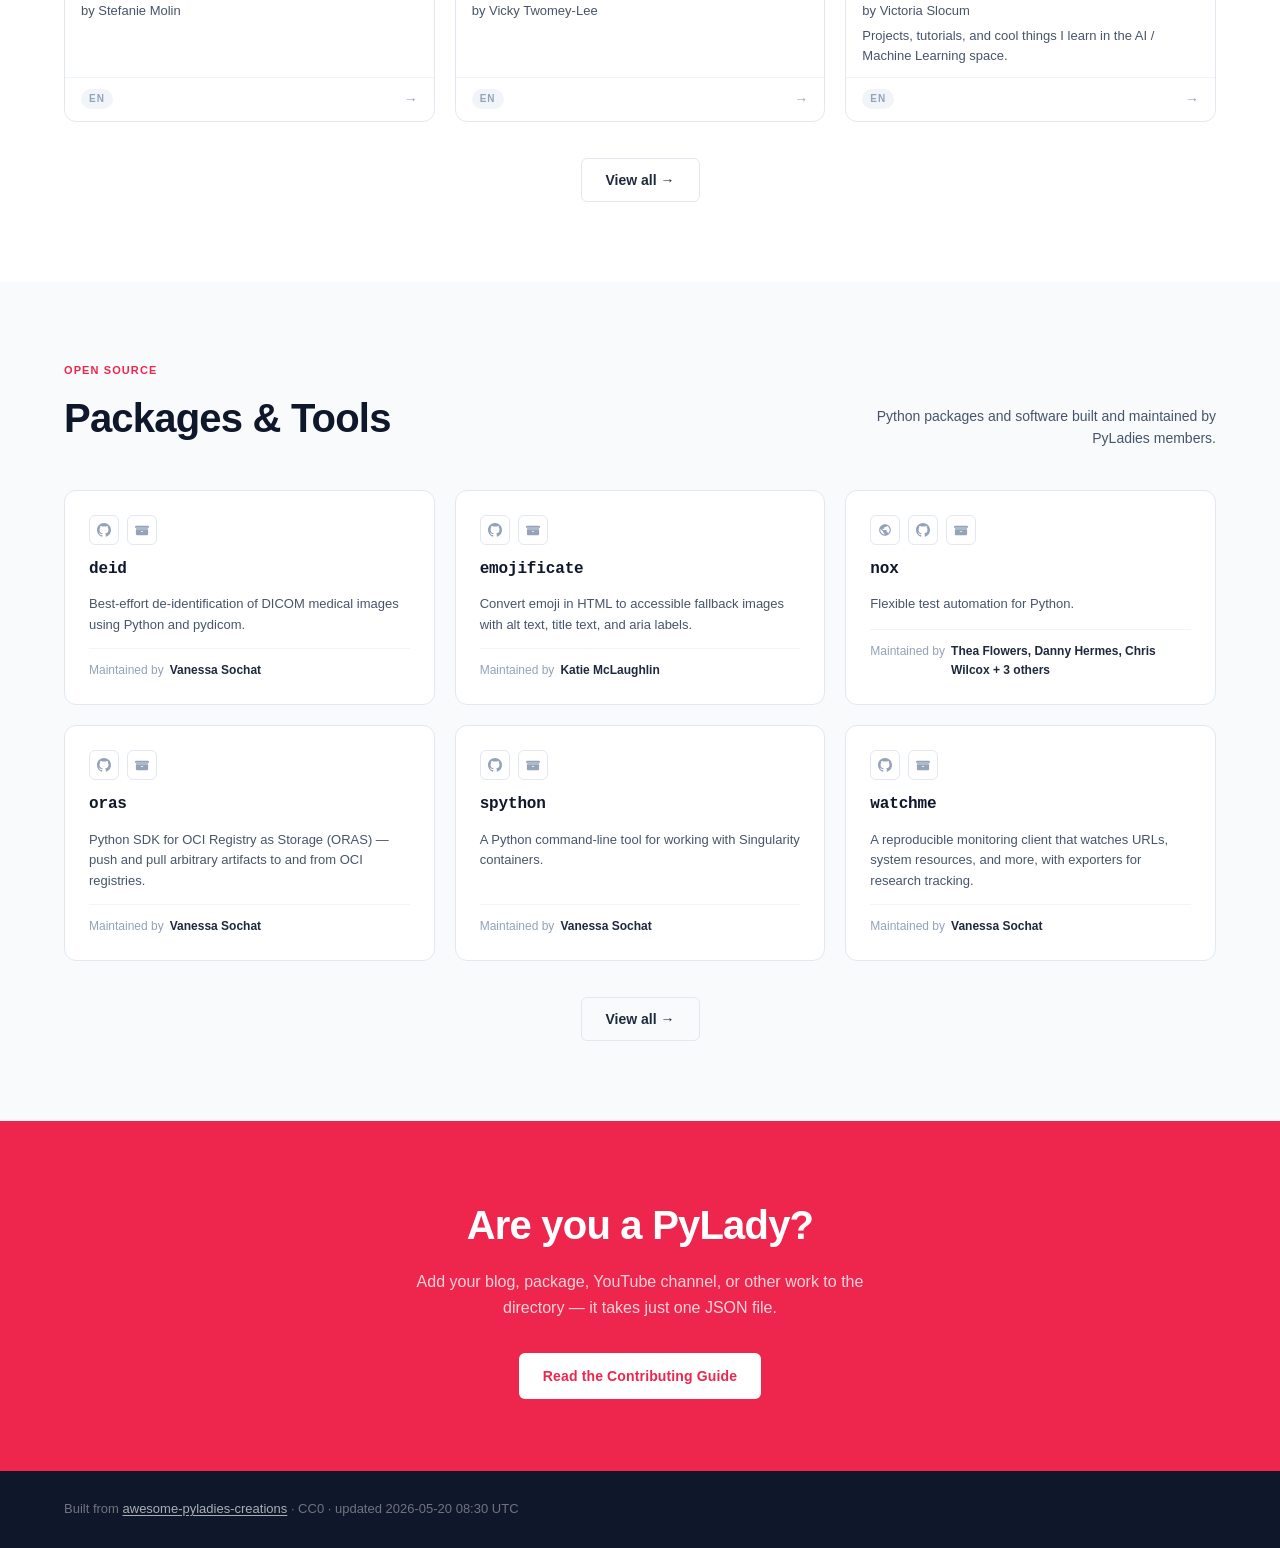
==== commit f435e905: "feat: move chapters section below people on homepage" ====
--- a/docs/index.html
+++ b/docs/index.html
@@ -798,7 +798,1404 @@
   </section>
 
   
-  <section class="section section-alt" id="featured-content">
+  <section class="section section-alt" id="featured-chapters">
+    <div class="container">
+      <div class="section-header">
+        <div>
+          <p class="section-label">Global Community</p>
+          <h2 class="section-title">PyLadies Chapters</h2>
+        </div>
+        <p class="section-desc">PyLadies chapters around the world — find your local community.</p>
+      </div>
+      <div class="chapters-grid">
+        <div class="chapter-card" data-search="pyladies addis ababa addis ababa ethiopia">
+          <div class="chapter-logo-wrap"><img class="chapter-logo" src="https://pyladies.com/assets/images/pyladies-addis.png" alt="PyLadies Addis Ababa logo" loading="lazy" onerror="this.style.display='none'"></div>
+          <div class="chapter-card-header">
+            <span class="chapter-pin"><svg width="14" height="14" viewBox="0 0 24 24" fill="currentColor" aria-hidden="true"><path d="M12 2C8.13 2 5 5.13 5 9c0 5.25 7 13 7 13s7-7.75 7-13c0-3.87-3.13-7-7-7zm0 9.5c-1.38 0-2.5-1.12-2.5-2.5s1.12-2.5 2.5-2.5 2.5 1.12 2.5 2.5-1.12 2.5-2.5 2.5z"/></svg></span>
+            <span class="chapter-location">Addis Ababa, Ethiopia</span>
+          </div>
+          <h3 class="chapter-name">PyLadies Addis Ababa</h3>
+          
+          <div class="chapter-social"><a href="https://github.com/https://github.com/PyladiesAddis" target="_blank" rel="noopener" title="github" class="social-icon" onclick="event.stopPropagation()"><svg width="14" height="14" viewBox="0 0 24 24" fill="currentColor" aria-hidden="true"><path d="M12 0C5.37 0 0 5.37 0 12c0 5.31 3.435 9.795 8.205 11.385.6.105.825-.255.825-.57 0-.285-.015-1.23-.015-2.235-3.015.555-3.795-.735-4.035-1.41-.135-.345-.72-1.41-1.23-1.695-.42-.225-1.02-.78-.015-.795.945-.015 1.62.87 1.845 1.23 1.08 1.815 2.805 1.305 3.495.99.105-.78.42-1.305.765-1.605-2.67-.3-5.46-1.335-5.46-5.925 0-1.305.465-2.385 1.23-3.225-.12-.3-.54-1.53.12-3.18 0 0 1.005-.315 3.3 1.23.96-.27 1.98-.405 3-.405s2.04.135 3 .405c2.295-1.56 3.3-1.23 3.3-1.23.66 1.65.24 2.88.12 3.18.765.84 1.23 1.905 1.23 3.225 0 4.605-2.805 5.625-5.475 5.925.435.375.81 1.095.81 2.22 0 1.605-.015 2.895-.015 3.3 0 .315.225.69.825.57A12.02 12.02 0 0 0 24 12c0-6.63-5.37-12-12-12z"/></svg></a></div>
+        </div>
+        <div class="chapter-card" data-search="pyladies antananarivo antananarivo madagascar">
+          <div class="chapter-logo-wrap"><img class="chapter-logo" src="https://pyladies.com/assets/images/pyladies_tnr.png" alt="PyLadies Antananarivo logo" loading="lazy" onerror="this.style.display='none'"></div>
+          <div class="chapter-card-header">
+            <span class="chapter-pin"><svg width="14" height="14" viewBox="0 0 24 24" fill="currentColor" aria-hidden="true"><path d="M12 2C8.13 2 5 5.13 5 9c0 5.25 7 13 7 13s7-7.75 7-13c0-3.87-3.13-7-7-7zm0 9.5c-1.38 0-2.5-1.12-2.5-2.5s1.12-2.5 2.5-2.5 2.5 1.12 2.5 2.5-1.12 2.5-2.5 2.5z"/></svg></span>
+            <span class="chapter-location">Antananarivo, Madagascar</span>
+          </div>
+          <h3 class="chapter-name">PyLadies Antananarivo</h3>
+          
+          <div class="chapter-social"><a href="https://twitter.com/PyladiesMDG" target="_blank" rel="noopener" title="twitter" class="social-icon" onclick="event.stopPropagation()"><svg width="14" height="14" viewBox="0 0 24 24" fill="currentColor" aria-hidden="true"><path d="M18.244 2.25h3.308l-7.227 8.26 8.502 11.24H16.17l-4.714-6.231-5.401 6.231H2.744l7.737-8.835L1.254 2.25H8.08l4.259 5.63L18.244 2.25zm-1.161 17.52h1.833L7.084 4.126H5.117L17.083 19.77z"/></svg></a></div>
+        </div>
+        <div class="chapter-card" data-search="pyladies aracati aracati brazil">
+          <div class="chapter-logo-wrap"><img class="chapter-logo" src="https://pyladies.com/assets/images/pyladies-aracati.png" alt="PyLadies Aracati logo" loading="lazy" onerror="this.style.display='none'"></div>
+          <div class="chapter-card-header">
+            <span class="chapter-pin"><svg width="14" height="14" viewBox="0 0 24 24" fill="currentColor" aria-hidden="true"><path d="M12 2C8.13 2 5 5.13 5 9c0 5.25 7 13 7 13s7-7.75 7-13c0-3.87-3.13-7-7-7zm0 9.5c-1.38 0-2.5-1.12-2.5-2.5s1.12-2.5 2.5-2.5 2.5 1.12 2.5 2.5-1.12 2.5-2.5 2.5z"/></svg></span>
+            <span class="chapter-location">Aracati, Brazil</span>
+          </div>
+          <h3 class="chapter-name">PyLadies Aracati</h3>
+          
+          <div class="chapter-social"><a href="https://twitter.com/PyladiesAracati" target="_blank" rel="noopener" title="twitter" class="social-icon" onclick="event.stopPropagation()"><svg width="14" height="14" viewBox="0 0 24 24" fill="currentColor" aria-hidden="true"><path d="M18.244 2.25h3.308l-7.227 8.26 8.502 11.24H16.17l-4.714-6.231-5.401 6.231H2.744l7.737-8.835L1.254 2.25H8.08l4.259 5.63L18.244 2.25zm-1.161 17.52h1.833L7.084 4.126H5.117L17.083 19.77z"/></svg></a></div>
+        </div>
+        <div class="chapter-card" data-search="pyladies arequipa arequipa peru">
+          <div class="chapter-logo-wrap"><img class="chapter-logo" src="https://pyladies.com/assets/images/pyladies_arequipa.jpg" alt="PyLadies Arequipa logo" loading="lazy" onerror="this.style.display='none'"></div>
+          <div class="chapter-card-header">
+            <span class="chapter-pin"><svg width="14" height="14" viewBox="0 0 24 24" fill="currentColor" aria-hidden="true"><path d="M12 2C8.13 2 5 5.13 5 9c0 5.25 7 13 7 13s7-7.75 7-13c0-3.87-3.13-7-7-7zm0 9.5c-1.38 0-2.5-1.12-2.5-2.5s1.12-2.5 2.5-2.5 2.5 1.12 2.5 2.5-1.12 2.5-2.5 2.5z"/></svg></span>
+            <span class="chapter-location">Arequipa, Peru</span>
+          </div>
+          <h3 class="chapter-name">PyLadies Arequipa</h3>
+          
+          <div class="chapter-social"><a href="https://github.com/PyladiesAqp" target="_blank" rel="noopener" title="github" class="social-icon" onclick="event.stopPropagation()"><svg width="14" height="14" viewBox="0 0 24 24" fill="currentColor" aria-hidden="true"><path d="M12 0C5.37 0 0 5.37 0 12c0 5.31 3.435 9.795 8.205 11.385.6.105.825-.255.825-.57 0-.285-.015-1.23-.015-2.235-3.015.555-3.795-.735-4.035-1.41-.135-.345-.72-1.41-1.23-1.695-.42-.225-1.02-.78-.015-.795.945-.015 1.62.87 1.845 1.23 1.08 1.815 2.805 1.305 3.495.99.105-.78.42-1.305.765-1.605-2.67-.3-5.46-1.335-5.46-5.925 0-1.305.465-2.385 1.23-3.225-.12-.3-.54-1.53.12-3.18 0 0 1.005-.315 3.3 1.23.96-.27 1.98-.405 3-.405s2.04.135 3 .405c2.295-1.56 3.3-1.23 3.3-1.23.66 1.65.24 2.88.12 3.18.765.84 1.23 1.905 1.23 3.225 0 4.605-2.805 5.625-5.475 5.925.435.375.81 1.095.81 2.22 0 1.605-.015 2.895-.015 3.3 0 .315.225.69.825.57A12.02 12.02 0 0 0 24 12c0-6.63-5.37-12-12-12z"/></svg></a><a href="https://facebook.com/@aqp.pyladies" target="_blank" rel="noopener" title="facebook" class="social-icon" onclick="event.stopPropagation()"><svg width="14" height="14" viewBox="0 0 24 24" fill="currentColor" aria-hidden="true"><path d="M24 12.073c0-6.627-5.373-12-12-12s-12 5.373-12 12c0 5.99 4.388 10.954 10.125 11.854v-8.385H7.078v-3.47h3.047V9.43c0-3.007 1.792-4.669 4.533-4.669 1.312 0 2.686.235 2.686.235v2.953H15.83c-1.491 0-1.956.925-1.956 1.874v2.25h3.328l-.532 3.47h-2.796v8.385C19.612 23.027 24 18.062 24 12.073z"/></svg></a></div>
+        </div>
+        <div class="chapter-card" data-search="pyladies asaba asaba nigeria">
+          <div class="chapter-logo-wrap"><img class="chapter-logo" src="https://pyladies.com/assets/images/pyladies-asaba.png" alt="PyLadies Asaba logo" loading="lazy" onerror="this.style.display='none'"></div>
+          <div class="chapter-card-header">
+            <span class="chapter-pin"><svg width="14" height="14" viewBox="0 0 24 24" fill="currentColor" aria-hidden="true"><path d="M12 2C8.13 2 5 5.13 5 9c0 5.25 7 13 7 13s7-7.75 7-13c0-3.87-3.13-7-7-7zm0 9.5c-1.38 0-2.5-1.12-2.5-2.5s1.12-2.5 2.5-2.5 2.5 1.12 2.5 2.5-1.12 2.5-2.5 2.5z"/></svg></span>
+            <span class="chapter-location">Asaba, Nigeria</span>
+          </div>
+          <h3 class="chapter-name">PyLadies Asaba</h3>
+          
+          <div class="chapter-social"><a href="https://github.com/Pyladiesasaba" target="_blank" rel="noopener" title="github" class="social-icon" onclick="event.stopPropagation()"><svg width="14" height="14" viewBox="0 0 24 24" fill="currentColor" aria-hidden="true"><path d="M12 0C5.37 0 0 5.37 0 12c0 5.31 3.435 9.795 8.205 11.385.6.105.825-.255.825-.57 0-.285-.015-1.23-.015-2.235-3.015.555-3.795-.735-4.035-1.41-.135-.345-.72-1.41-1.23-1.695-.42-.225-1.02-.78-.015-.795.945-.015 1.62.87 1.845 1.23 1.08 1.815 2.805 1.305 3.495.99.105-.78.42-1.305.765-1.605-2.67-.3-5.46-1.335-5.46-5.925 0-1.305.465-2.385 1.23-3.225-.12-.3-.54-1.53.12-3.18 0 0 1.005-.315 3.3 1.23.96-.27 1.98-.405 3-.405s2.04.135 3 .405c2.295-1.56 3.3-1.23 3.3-1.23.66 1.65.24 2.88.12 3.18.765.84 1.23 1.905 1.23 3.225 0 4.605-2.805 5.625-5.475 5.925.435.375.81 1.095.81 2.22 0 1.605-.015 2.895-.015 3.3 0 .315.225.69.825.57A12.02 12.02 0 0 0 24 12c0-6.63-5.37-12-12-12z"/></svg></a><a href="https://twitter.com/Pyladiesasaba" target="_blank" rel="noopener" title="twitter" class="social-icon" onclick="event.stopPropagation()"><svg width="14" height="14" viewBox="0 0 24 24" fill="currentColor" aria-hidden="true"><path d="M18.244 2.25h3.308l-7.227 8.26 8.502 11.24H16.17l-4.714-6.231-5.401 6.231H2.744l7.737-8.835L1.254 2.25H8.08l4.259 5.63L18.244 2.25zm-1.161 17.52h1.833L7.084 4.126H5.117L17.083 19.77z"/></svg></a><a href="https://facebook.com/asabapyladies" target="_blank" rel="noopener" title="facebook" class="social-icon" onclick="event.stopPropagation()"><svg width="14" height="14" viewBox="0 0 24 24" fill="currentColor" aria-hidden="true"><path d="M24 12.073c0-6.627-5.373-12-12-12s-12 5.373-12 12c0 5.99 4.388 10.954 10.125 11.854v-8.385H7.078v-3.47h3.047V9.43c0-3.007 1.792-4.669 4.533-4.669 1.312 0 2.686.235 2.686.235v2.953H15.83c-1.491 0-1.956.925-1.956 1.874v2.25h3.328l-.532 3.47h-2.796v8.385C19.612 23.027 24 18.062 24 12.073z"/></svg></a></div>
+        </div>
+        <div class="chapter-card" data-search="pyladies athens athens greece">
+          <div class="chapter-logo-wrap"><img class="chapter-logo" src="https://pyladies.com/assets/images/pyladies_athens.png" alt="PyLadies Athens logo" loading="lazy" onerror="this.style.display='none'"></div>
+          <div class="chapter-card-header">
+            <span class="chapter-pin"><svg width="14" height="14" viewBox="0 0 24 24" fill="currentColor" aria-hidden="true"><path d="M12 2C8.13 2 5 5.13 5 9c0 5.25 7 13 7 13s7-7.75 7-13c0-3.87-3.13-7-7-7zm0 9.5c-1.38 0-2.5-1.12-2.5-2.5s1.12-2.5 2.5-2.5 2.5 1.12 2.5 2.5-1.12 2.5-2.5 2.5z"/></svg></span>
+            <span class="chapter-location">Athens, Greece</span>
+          </div>
+          <h3 class="chapter-name">PyLadies Athens</h3>
+          
+          <div class="chapter-social"><a href="https://github.com/PyLadies-Athens" target="_blank" rel="noopener" title="github" class="social-icon" onclick="event.stopPropagation()"><svg width="14" height="14" viewBox="0 0 24 24" fill="currentColor" aria-hidden="true"><path d="M12 0C5.37 0 0 5.37 0 12c0 5.31 3.435 9.795 8.205 11.385.6.105.825-.255.825-.57 0-.285-.015-1.23-.015-2.235-3.015.555-3.795-.735-4.035-1.41-.135-.345-.72-1.41-1.23-1.695-.42-.225-1.02-.78-.015-.795.945-.015 1.62.87 1.845 1.23 1.08 1.815 2.805 1.305 3.495.99.105-.78.42-1.305.765-1.605-2.67-.3-5.46-1.335-5.46-5.925 0-1.305.465-2.385 1.23-3.225-.12-.3-.54-1.53.12-3.18 0 0 1.005-.315 3.3 1.23.96-.27 1.98-.405 3-.405s2.04.135 3 .405c2.295-1.56 3.3-1.23 3.3-1.23.66 1.65.24 2.88.12 3.18.765.84 1.23 1.905 1.23 3.225 0 4.605-2.805 5.625-5.475 5.925.435.375.81 1.095.81 2.22 0 1.605-.015 2.895-.015 3.3 0 .315.225.69.825.57A12.02 12.02 0 0 0 24 12c0-6.63-5.37-12-12-12z"/></svg></a><a href="https://www.linkedin.com/company/pyladies-athens/" target="_blank" rel="noopener" title="linkedin" class="social-icon" onclick="event.stopPropagation()"><svg width="14" height="14" viewBox="0 0 24 24" fill="currentColor" aria-hidden="true"><path d="M20.447 20.452h-3.554v-5.569c0-1.328-.027-3.037-1.852-3.037-1.853 0-2.136 1.445-2.136 2.939v5.667H9.351V9h3.414v1.561h.046c.477-.9 1.637-1.85 3.37-1.85 3.601 0 4.267 2.37 4.267 5.455v6.286zM5.337 7.433a2.062 2.062 0 0 1-2.063-2.065 2.064 2.064 0 1 1 2.063 2.065zm1.782 13.019H3.555V9h3.564v11.452zM22.225 0H1.771C.792 0 0 .774 0 1.729v20.542C0 23.227.792 24 1.771 24h20.451C23.2 24 24 23.227 24 22.271V1.729C24 .774 23.2 0 22.222 0h.003z"/></svg></a><a href="https://www.instagram.com/pyladiesathens/" target="_blank" rel="noopener" title="instagram" class="social-icon" onclick="event.stopPropagation()"><svg width="14" height="14" viewBox="0 0 24 24" fill="currentColor" aria-hidden="true"><path d="M12 2.163c3.204 0 3.584.012 4.85.07 3.252.148 4.771 1.691 4.919 4.919.058 1.265.069 1.645.069 4.849 0 3.205-.012 3.584-.069 4.849-.149 3.225-1.664 4.771-4.919 4.919-1.266.058-1.644.07-4.85.07-3.204 0-3.584-.012-4.849-.07-3.26-.149-4.771-1.699-4.919-4.92-.058-1.265-.07-1.644-.07-4.849 0-3.204.013-3.583.07-4.849.149-3.227 1.664-4.771 4.919-4.919 1.266-.057 1.645-.069 4.849-.069zm0-2.163c-3.259 0-3.667.014-4.947.072-4.358.2-6.78 2.618-6.98 6.98-.059 1.281-.073 1.689-.073 4.948 0 3.259.014 3.668.072 4.948.2 4.358 2.618 6.78 6.98 6.98 1.281.058 1.689.072 4.948.072 3.259 0 3.668-.014 4.948-.072 4.354-.2 6.782-2.618 6.979-6.98.059-1.28.073-1.689.073-4.948 0-3.259-.014-3.667-.072-4.947-.196-4.354-2.617-6.78-6.979-6.98-1.281-.059-1.69-.073-4.949-.073zm0 5.838a6.162 6.162 0 1 0 0 12.324 6.162 6.162 0 0 0 0-12.324zM12 16a4 4 0 1 1 0-8 4 4 0 0 1 0 8zm6.406-11.845a1.44 1.44 0 1 0 0 2.881 1.44 1.44 0 0 0 0-2.881z"/></svg></a></div>
+        </div>
+        <div class="chapter-card" data-search="pyladies atlanta atlanta usa">
+          <div class="chapter-logo-wrap"><img class="chapter-logo" src="https://pyladies.com/assets/images/pyladies_dc_atl_sea_tor.png" alt="PyLadies Atlanta logo" loading="lazy" onerror="this.style.display='none'"></div>
+          <div class="chapter-card-header">
+            <span class="chapter-pin"><svg width="14" height="14" viewBox="0 0 24 24" fill="currentColor" aria-hidden="true"><path d="M12 2C8.13 2 5 5.13 5 9c0 5.25 7 13 7 13s7-7.75 7-13c0-3.87-3.13-7-7-7zm0 9.5c-1.38 0-2.5-1.12-2.5-2.5s1.12-2.5 2.5-2.5 2.5 1.12 2.5 2.5-1.12 2.5-2.5 2.5z"/></svg></span>
+            <span class="chapter-location">Atlanta, USA</span>
+          </div>
+          <h3 class="chapter-name">PyLadies Atlanta</h3>
+          
+          <div class="chapter-social"><a href="https://twitter.com/pyladiesATL" target="_blank" rel="noopener" title="twitter" class="social-icon" onclick="event.stopPropagation()"><svg width="14" height="14" viewBox="0 0 24 24" fill="currentColor" aria-hidden="true"><path d="M18.244 2.25h3.308l-7.227 8.26 8.502 11.24H16.17l-4.714-6.231-5.401 6.231H2.744l7.737-8.835L1.254 2.25H8.08l4.259 5.63L18.244 2.25zm-1.161 17.52h1.833L7.084 4.126H5.117L17.083 19.77z"/></svg></a></div>
+        </div>
+        <div class="chapter-card" data-search="pyladies austin austin usa">
+          <div class="chapter-logo-wrap"><img class="chapter-logo" src="https://pyladies.com/assets/images/pyladies_atx.jpeg" alt="PyLadies Austin logo" loading="lazy" onerror="this.style.display='none'"></div>
+          <div class="chapter-card-header">
+            <span class="chapter-pin"><svg width="14" height="14" viewBox="0 0 24 24" fill="currentColor" aria-hidden="true"><path d="M12 2C8.13 2 5 5.13 5 9c0 5.25 7 13 7 13s7-7.75 7-13c0-3.87-3.13-7-7-7zm0 9.5c-1.38 0-2.5-1.12-2.5-2.5s1.12-2.5 2.5-2.5 2.5 1.12 2.5 2.5-1.12 2.5-2.5 2.5z"/></svg></span>
+            <span class="chapter-location">Austin, USA</span>
+          </div>
+          <h3 class="chapter-name">PyLadies Austin</h3>
+          
+          <div class="chapter-social"><a href="https://twitter.com/pyladiesATX" target="_blank" rel="noopener" title="twitter" class="social-icon" onclick="event.stopPropagation()"><svg width="14" height="14" viewBox="0 0 24 24" fill="currentColor" aria-hidden="true"><path d="M18.244 2.25h3.308l-7.227 8.26 8.502 11.24H16.17l-4.714-6.231-5.401 6.231H2.744l7.737-8.835L1.254 2.25H8.08l4.259 5.63L18.244 2.25zm-1.161 17.52h1.833L7.084 4.126H5.117L17.083 19.77z"/></svg></a><a href="https://www.meetup.com/pyladies-atx/" target="_blank" rel="noopener" title="meetup" class="social-icon" onclick="event.stopPropagation()"><svg width="14" height="14" viewBox="0 0 24 24" fill="currentColor" aria-hidden="true"><path d="M19.24 12.94c-.195-.047-.415-.023-.592.068l-.067.038c-.386.217-.856.327-1.396.327-1.004 0-1.75-.383-2.217-1.14-.12-.196-.22-.408-.298-.63l2.944-1.228a.844.844 0 0 0 .476-.468.834.834 0 0 0-.013-.648L16.9 7.198a.843.843 0 0 0-1.087-.42l-5.057 2.109a3.87 3.87 0 0 0-.38-.507C9.67 7.6 8.573 7.15 7.27 7.15c-1.206 0-2.27.43-3.08 1.244C3.393 9.21 2.96 10.32 2.96 11.63c0 1.31.434 2.42 1.23 3.234.807.814 1.87 1.244 3.08 1.244.733 0 1.416-.183 1.98-.527a3.99 3.99 0 0 0 1.12-1.03l1.025 2.382a.843.843 0 0 0 1.087.42l.648-.27c.43-.18.632-.673.452-1.1l-.836-1.94a4.33 4.33 0 0 0 .79.886c.69.573 1.572.879 2.55.879.805 0 1.534-.19 2.165-.566l.115-.068a.844.844 0 0 0 .297-1.14.844.844 0 0 0-.42-.316zM7.27 14.42c-.69 0-1.265-.23-1.71-.686-.44-.452-.663-1.05-.663-1.777 0-.728.223-1.327.663-1.78.445-.457 1.02-.688 1.71-.688.69 0 1.262.23 1.703.684.266.273.456.61.558.988L7.28 12.22a.845.845 0 0 0-.452 1.1.844.844 0 0 0 1.1.452l2.19-.913a3.19 3.19 0 0 1-.143.697c-.378.96-1.16 1.463-2.705 1.464z"/></svg></a></div>
+        </div>
+        <div class="chapter-card" data-search="pyladies australia various australia" role="link" tabindex="0" onclick="window.open('http://australia.pyladies.com/','_blank','noopener')">
+          <div class="chapter-logo-wrap"><img class="chapter-logo" src="https://pyladies.com/assets/images/pyladies_australia.png" alt="PyLadies Australia logo" loading="lazy" onerror="this.style.display='none'"></div>
+          <div class="chapter-card-header">
+            <span class="chapter-pin"><svg width="14" height="14" viewBox="0 0 24 24" fill="currentColor" aria-hidden="true"><path d="M12 2C8.13 2 5 5.13 5 9c0 5.25 7 13 7 13s7-7.75 7-13c0-3.87-3.13-7-7-7zm0 9.5c-1.38 0-2.5-1.12-2.5-2.5s1.12-2.5 2.5-2.5 2.5 1.12 2.5 2.5-1.12 2.5-2.5 2.5z"/></svg></span>
+            <span class="chapter-location">Various, Australia</span>
+          </div>
+          <h3 class="chapter-name">PyLadies Australia</h3>
+          
+          <div class="chapter-social"><a href="http://australia.pyladies.com/" target="_blank" rel="noopener" title="website" class="social-icon" onclick="event.stopPropagation()"><svg width="14" height="14" viewBox="0 0 24 24" fill="currentColor" aria-hidden="true"><path d="M12 2C6.48 2 2 6.48 2 12s4.48 10 10 10 10-4.48 10-10S17.52 2 12 2zm-1 17.93c-3.95-.49-7-3.85-7-7.93 0-.62.08-1.21.21-1.79L9 15v1c0 1.1.9 2 2 2v1.93zm6.9-2.54c-.26-.81-1-1.39-1.9-1.39h-1v-3c0-.55-.45-1-1-1H8v-2h2c.55 0 1-.45 1-1V7h2c1.1 0 2-.9 2-2v-.41c2.93 1.19 5 4.06 5 7.41 0 2.08-.8 3.97-2.1 5.39z"/></svg></a><a href="https://github.com/PyLadiesAU" target="_blank" rel="noopener" title="github" class="social-icon" onclick="event.stopPropagation()"><svg width="14" height="14" viewBox="0 0 24 24" fill="currentColor" aria-hidden="true"><path d="M12 0C5.37 0 0 5.37 0 12c0 5.31 3.435 9.795 8.205 11.385.6.105.825-.255.825-.57 0-.285-.015-1.23-.015-2.235-3.015.555-3.795-.735-4.035-1.41-.135-.345-.72-1.41-1.23-1.695-.42-.225-1.02-.78-.015-.795.945-.015 1.62.87 1.845 1.23 1.08 1.815 2.805 1.305 3.495.99.105-.78.42-1.305.765-1.605-2.67-.3-5.46-1.335-5.46-5.925 0-1.305.465-2.385 1.23-3.225-.12-.3-.54-1.53.12-3.18 0 0 1.005-.315 3.3 1.23.96-.27 1.98-.405 3-.405s2.04.135 3 .405c2.295-1.56 3.3-1.23 3.3-1.23.66 1.65.24 2.88.12 3.18.765.84 1.23 1.905 1.23 3.225 0 4.605-2.805 5.625-5.475 5.925.435.375.81 1.095.81 2.22 0 1.605-.015 2.895-.015 3.3 0 .315.225.69.825.57A12.02 12.02 0 0 0 24 12c0-6.63-5.37-12-12-12z"/></svg></a><a href="https://twitter.com/pyladiesau" target="_blank" rel="noopener" title="twitter" class="social-icon" onclick="event.stopPropagation()"><svg width="14" height="14" viewBox="0 0 24 24" fill="currentColor" aria-hidden="true"><path d="M18.244 2.25h3.308l-7.227 8.26 8.502 11.24H16.17l-4.714-6.231-5.401 6.231H2.744l7.737-8.835L1.254 2.25H8.08l4.259 5.63L18.244 2.25zm-1.161 17.52h1.833L7.084 4.126H5.117L17.083 19.77z"/></svg></a><a href="https://facebook.com/pyladiesau" target="_blank" rel="noopener" title="facebook" class="social-icon" onclick="event.stopPropagation()"><svg width="14" height="14" viewBox="0 0 24 24" fill="currentColor" aria-hidden="true"><path d="M24 12.073c0-6.627-5.373-12-12-12s-12 5.373-12 12c0 5.99 4.388 10.954 10.125 11.854v-8.385H7.078v-3.47h3.047V9.43c0-3.007 1.792-4.669 4.533-4.669 1.312 0 2.686.235 2.686.235v2.953H15.83c-1.491 0-1.956.925-1.956 1.874v2.25h3.328l-.532 3.47h-2.796v8.385C19.612 23.027 24 18.062 24 12.073z"/></svg></a></div>
+        </div>
+        <div class="chapter-card" data-search="pyladies bangalore bangalore india" role="link" tabindex="0" onclick="window.open('https://www.youtube.com/@pyladiesbengaluru7366','_blank','noopener')">
+          <div class="chapter-logo-wrap"><img class="chapter-logo" src="https://pyladies.com/assets/images/pyladies_blr_logo.jpeg" alt="PyLadies Bangalore logo" loading="lazy" onerror="this.style.display='none'"></div>
+          <div class="chapter-card-header">
+            <span class="chapter-pin"><svg width="14" height="14" viewBox="0 0 24 24" fill="currentColor" aria-hidden="true"><path d="M12 2C8.13 2 5 5.13 5 9c0 5.25 7 13 7 13s7-7.75 7-13c0-3.87-3.13-7-7-7zm0 9.5c-1.38 0-2.5-1.12-2.5-2.5s1.12-2.5 2.5-2.5 2.5 1.12 2.5 2.5-1.12 2.5-2.5 2.5z"/></svg></span>
+            <span class="chapter-location">Bangalore, India</span>
+          </div>
+          <h3 class="chapter-name">PyLadies Bangalore</h3>
+          <span class="person-tag badge-youtube">YouTube</span>
+          <div class="chapter-social"><a href="https://twitter.com/pyladiesblr" target="_blank" rel="noopener" title="twitter" class="social-icon" onclick="event.stopPropagation()"><svg width="14" height="14" viewBox="0 0 24 24" fill="currentColor" aria-hidden="true"><path d="M18.244 2.25h3.308l-7.227 8.26 8.502 11.24H16.17l-4.714-6.231-5.401 6.231H2.744l7.737-8.835L1.254 2.25H8.08l4.259 5.63L18.244 2.25zm-1.161 17.52h1.833L7.084 4.126H5.117L17.083 19.77z"/></svg></a><a href="https://www.meetup.com/PyLadies-Bangalore-Chapter/" target="_blank" rel="noopener" title="meetup" class="social-icon" onclick="event.stopPropagation()"><svg width="14" height="14" viewBox="0 0 24 24" fill="currentColor" aria-hidden="true"><path d="M19.24 12.94c-.195-.047-.415-.023-.592.068l-.067.038c-.386.217-.856.327-1.396.327-1.004 0-1.75-.383-2.217-1.14-.12-.196-.22-.408-.298-.63l2.944-1.228a.844.844 0 0 0 .476-.468.834.834 0 0 0-.013-.648L16.9 7.198a.843.843 0 0 0-1.087-.42l-5.057 2.109a3.87 3.87 0 0 0-.38-.507C9.67 7.6 8.573 7.15 7.27 7.15c-1.206 0-2.27.43-3.08 1.244C3.393 9.21 2.96 10.32 2.96 11.63c0 1.31.434 2.42 1.23 3.234.807.814 1.87 1.244 3.08 1.244.733 0 1.416-.183 1.98-.527a3.99 3.99 0 0 0 1.12-1.03l1.025 2.382a.843.843 0 0 0 1.087.42l.648-.27c.43-.18.632-.673.452-1.1l-.836-1.94a4.33 4.33 0 0 0 .79.886c.69.573 1.572.879 2.55.879.805 0 1.534-.19 2.165-.566l.115-.068a.844.844 0 0 0 .297-1.14.844.844 0 0 0-.42-.316zM7.27 14.42c-.69 0-1.265-.23-1.71-.686-.44-.452-.663-1.05-.663-1.777 0-.728.223-1.327.663-1.78.445-.457 1.02-.688 1.71-.688.69 0 1.262.23 1.703.684.266.273.456.61.558.988L7.28 12.22a.845.845 0 0 0-.452 1.1.844.844 0 0 0 1.1.452l2.19-.913a3.19 3.19 0 0 1-.143.697c-.378.96-1.16 1.463-2.705 1.464z"/></svg></a></div>
+        </div>
+        <div class="chapter-card" data-search="pyladies barcelona barcelona spain" role="link" tabindex="0" onclick="window.open('https://pybcn.org/pyladies-bcn/','_blank','noopener')">
+          <div class="chapter-logo-wrap"><img class="chapter-logo" src="https://pyladies.com/assets/images/pyladies-bcn.jpeg" alt="PyLadies Barcelona logo" loading="lazy" onerror="this.style.display='none'"></div>
+          <div class="chapter-card-header">
+            <span class="chapter-pin"><svg width="14" height="14" viewBox="0 0 24 24" fill="currentColor" aria-hidden="true"><path d="M12 2C8.13 2 5 5.13 5 9c0 5.25 7 13 7 13s7-7.75 7-13c0-3.87-3.13-7-7-7zm0 9.5c-1.38 0-2.5-1.12-2.5-2.5s1.12-2.5 2.5-2.5 2.5 1.12 2.5 2.5-1.12 2.5-2.5 2.5z"/></svg></span>
+            <span class="chapter-location">Barcelona, Spain</span>
+          </div>
+          <h3 class="chapter-name">PyLadies Barcelona</h3>
+          
+          <div class="chapter-social"><a href="https://pybcn.org/pyladies-bcn/" target="_blank" rel="noopener" title="website" class="social-icon" onclick="event.stopPropagation()"><svg width="14" height="14" viewBox="0 0 24 24" fill="currentColor" aria-hidden="true"><path d="M12 2C6.48 2 2 6.48 2 12s4.48 10 10 10 10-4.48 10-10S17.52 2 12 2zm-1 17.93c-3.95-.49-7-3.85-7-7.93 0-.62.08-1.21.21-1.79L9 15v1c0 1.1.9 2 2 2v1.93zm6.9-2.54c-.26-.81-1-1.39-1.9-1.39h-1v-3c0-.55-.45-1-1-1H8v-2h2c.55 0 1-.45 1-1V7h2c1.1 0 2-.9 2-2v-.41c2.93 1.19 5 4.06 5 7.41 0 2.08-.8 3.97-2.1 5.39z"/></svg></a><a href="https://twitter.com/PyLadiesBCN" target="_blank" rel="noopener" title="twitter" class="social-icon" onclick="event.stopPropagation()"><svg width="14" height="14" viewBox="0 0 24 24" fill="currentColor" aria-hidden="true"><path d="M18.244 2.25h3.308l-7.227 8.26 8.502 11.24H16.17l-4.714-6.231-5.401 6.231H2.744l7.737-8.835L1.254 2.25H8.08l4.259 5.63L18.244 2.25zm-1.161 17.52h1.833L7.084 4.126H5.117L17.083 19.77z"/></svg></a><a href="https://www.meetup.com/PyLadies-BCN/" target="_blank" rel="noopener" title="meetup" class="social-icon" onclick="event.stopPropagation()"><svg width="14" height="14" viewBox="0 0 24 24" fill="currentColor" aria-hidden="true"><path d="M19.24 12.94c-.195-.047-.415-.023-.592.068l-.067.038c-.386.217-.856.327-1.396.327-1.004 0-1.75-.383-2.217-1.14-.12-.196-.22-.408-.298-.63l2.944-1.228a.844.844 0 0 0 .476-.468.834.834 0 0 0-.013-.648L16.9 7.198a.843.843 0 0 0-1.087-.42l-5.057 2.109a3.87 3.87 0 0 0-.38-.507C9.67 7.6 8.573 7.15 7.27 7.15c-1.206 0-2.27.43-3.08 1.244C3.393 9.21 2.96 10.32 2.96 11.63c0 1.31.434 2.42 1.23 3.234.807.814 1.87 1.244 3.08 1.244.733 0 1.416-.183 1.98-.527a3.99 3.99 0 0 0 1.12-1.03l1.025 2.382a.843.843 0 0 0 1.087.42l.648-.27c.43-.18.632-.673.452-1.1l-.836-1.94a4.33 4.33 0 0 0 .79.886c.69.573 1.572.879 2.55.879.805 0 1.534-.19 2.165-.566l.115-.068a.844.844 0 0 0 .297-1.14.844.844 0 0 0-.42-.316zM7.27 14.42c-.69 0-1.265-.23-1.71-.686-.44-.452-.663-1.05-.663-1.777 0-.728.223-1.327.663-1.78.445-.457 1.02-.688 1.71-.688.69 0 1.262.23 1.703.684.266.273.456.61.558.988L7.28 12.22a.845.845 0 0 0-.452 1.1.844.844 0 0 0 1.1.452l2.19-.913a3.19 3.19 0 0 1-.143.697c-.378.96-1.16 1.463-2.705 1.464z"/></svg></a></div>
+        </div>
+        <div class="chapter-card" data-search="pyladies bauchi bauchi nigeria">
+          <div class="chapter-logo-wrap"><img class="chapter-logo" src="https://pyladies.com/assets/images/pyladies_dc_atl_sea_tor.png" alt="PyLadies Bauchi logo" loading="lazy" onerror="this.style.display='none'"></div>
+          <div class="chapter-card-header">
+            <span class="chapter-pin"><svg width="14" height="14" viewBox="0 0 24 24" fill="currentColor" aria-hidden="true"><path d="M12 2C8.13 2 5 5.13 5 9c0 5.25 7 13 7 13s7-7.75 7-13c0-3.87-3.13-7-7-7zm0 9.5c-1.38 0-2.5-1.12-2.5-2.5s1.12-2.5 2.5-2.5 2.5 1.12 2.5 2.5-1.12 2.5-2.5 2.5z"/></svg></span>
+            <span class="chapter-location">Bauchi, Nigeria</span>
+          </div>
+          <h3 class="chapter-name">PyLadies Bauchi</h3>
+          
+          <div class="chapter-social"><a href="https://twitter.com/pyladiesbauchi" target="_blank" rel="noopener" title="twitter" class="social-icon" onclick="event.stopPropagation()"><svg width="14" height="14" viewBox="0 0 24 24" fill="currentColor" aria-hidden="true"><path d="M18.244 2.25h3.308l-7.227 8.26 8.502 11.24H16.17l-4.714-6.231-5.401 6.231H2.744l7.737-8.835L1.254 2.25H8.08l4.259 5.63L18.244 2.25zm-1.161 17.52h1.833L7.084 4.126H5.117L17.083 19.77z"/></svg></a></div>
+        </div>
+        <div class="chapter-card" data-search="pyladies belo horizonte belo horizonte brazil" role="link" tabindex="0" onclick="window.open('http://bh.pyladies.com','_blank','noopener')">
+          <div class="chapter-logo-wrap"><img class="chapter-logo" src="https://pyladies.com/assets/images/pyladies-bh.png" alt="PyLadies Belo Horizonte logo" loading="lazy" onerror="this.style.display='none'"></div>
+          <div class="chapter-card-header">
+            <span class="chapter-pin"><svg width="14" height="14" viewBox="0 0 24 24" fill="currentColor" aria-hidden="true"><path d="M12 2C8.13 2 5 5.13 5 9c0 5.25 7 13 7 13s7-7.75 7-13c0-3.87-3.13-7-7-7zm0 9.5c-1.38 0-2.5-1.12-2.5-2.5s1.12-2.5 2.5-2.5 2.5 1.12 2.5 2.5-1.12 2.5-2.5 2.5z"/></svg></span>
+            <span class="chapter-location">Belo Horizonte, Brazil</span>
+          </div>
+          <h3 class="chapter-name">PyLadies Belo Horizonte</h3>
+          
+          <div class="chapter-social"><a href="http://bh.pyladies.com" target="_blank" rel="noopener" title="website" class="social-icon" onclick="event.stopPropagation()"><svg width="14" height="14" viewBox="0 0 24 24" fill="currentColor" aria-hidden="true"><path d="M12 2C6.48 2 2 6.48 2 12s4.48 10 10 10 10-4.48 10-10S17.52 2 12 2zm-1 17.93c-3.95-.49-7-3.85-7-7.93 0-.62.08-1.21.21-1.79L9 15v1c0 1.1.9 2 2 2v1.93zm6.9-2.54c-.26-.81-1-1.39-1.9-1.39h-1v-3c0-.55-.45-1-1-1H8v-2h2c.55 0 1-.45 1-1V7h2c1.1 0 2-.9 2-2v-.41c2.93 1.19 5 4.06 5 7.41 0 2.08-.8 3.97-2.1 5.39z"/></svg></a><a href="https://twitter.com/pyladiesbh" target="_blank" rel="noopener" title="twitter" class="social-icon" onclick="event.stopPropagation()"><svg width="14" height="14" viewBox="0 0 24 24" fill="currentColor" aria-hidden="true"><path d="M18.244 2.25h3.308l-7.227 8.26 8.502 11.24H16.17l-4.714-6.231-5.401 6.231H2.744l7.737-8.835L1.254 2.25H8.08l4.259 5.63L18.244 2.25zm-1.161 17.52h1.833L7.084 4.126H5.117L17.083 19.77z"/></svg></a><a href="https://www.meetup.com/PyLadies-BH-Meetup/" target="_blank" rel="noopener" title="meetup" class="social-icon" onclick="event.stopPropagation()"><svg width="14" height="14" viewBox="0 0 24 24" fill="currentColor" aria-hidden="true"><path d="M19.24 12.94c-.195-.047-.415-.023-.592.068l-.067.038c-.386.217-.856.327-1.396.327-1.004 0-1.75-.383-2.217-1.14-.12-.196-.22-.408-.298-.63l2.944-1.228a.844.844 0 0 0 .476-.468.834.834 0 0 0-.013-.648L16.9 7.198a.843.843 0 0 0-1.087-.42l-5.057 2.109a3.87 3.87 0 0 0-.38-.507C9.67 7.6 8.573 7.15 7.27 7.15c-1.206 0-2.27.43-3.08 1.244C3.393 9.21 2.96 10.32 2.96 11.63c0 1.31.434 2.42 1.23 3.234.807.814 1.87 1.244 3.08 1.244.733 0 1.416-.183 1.98-.527a3.99 3.99 0 0 0 1.12-1.03l1.025 2.382a.843.843 0 0 0 1.087.42l.648-.27c.43-.18.632-.673.452-1.1l-.836-1.94a4.33 4.33 0 0 0 .79.886c.69.573 1.572.879 2.55.879.805 0 1.534-.19 2.165-.566l.115-.068a.844.844 0 0 0 .297-1.14.844.844 0 0 0-.42-.316zM7.27 14.42c-.69 0-1.265-.23-1.71-.686-.44-.452-.663-1.05-.663-1.777 0-.728.223-1.327.663-1.78.445-.457 1.02-.688 1.71-.688.69 0 1.262.23 1.703.684.266.273.456.61.558.988L7.28 12.22a.845.845 0 0 0-.452 1.1.844.844 0 0 0 1.1.452l2.19-.913a3.19 3.19 0 0 1-.143.697c-.378.96-1.16 1.463-2.705 1.464z"/></svg></a></div>
+        </div>
+        <div class="chapter-card" data-search="pyladies belém belém brazil">
+          <div class="chapter-logo-wrap"><img class="chapter-logo" src="https://pyladies.com/assets/images/pyladies_belem.jpg" alt="PyLadies Belém logo" loading="lazy" onerror="this.style.display='none'"></div>
+          <div class="chapter-card-header">
+            <span class="chapter-pin"><svg width="14" height="14" viewBox="0 0 24 24" fill="currentColor" aria-hidden="true"><path d="M12 2C8.13 2 5 5.13 5 9c0 5.25 7 13 7 13s7-7.75 7-13c0-3.87-3.13-7-7-7zm0 9.5c-1.38 0-2.5-1.12-2.5-2.5s1.12-2.5 2.5-2.5 2.5 1.12 2.5 2.5-1.12 2.5-2.5 2.5z"/></svg></span>
+            <span class="chapter-location">Belém, Brazil</span>
+          </div>
+          <h3 class="chapter-name">PyLadies Belém</h3>
+          
+          <div class="chapter-social"><a href="https://facebook.com/pyladiesbelem" target="_blank" rel="noopener" title="facebook" class="social-icon" onclick="event.stopPropagation()"><svg width="14" height="14" viewBox="0 0 24 24" fill="currentColor" aria-hidden="true"><path d="M24 12.073c0-6.627-5.373-12-12-12s-12 5.373-12 12c0 5.99 4.388 10.954 10.125 11.854v-8.385H7.078v-3.47h3.047V9.43c0-3.007 1.792-4.669 4.533-4.669 1.312 0 2.686.235 2.686.235v2.953H15.83c-1.491 0-1.956.925-1.956 1.874v2.25h3.328l-.532 3.47h-2.796v8.385C19.612 23.027 24 18.062 24 12.073z"/></svg></a></div>
+        </div>
+        <div class="chapter-card" data-search="pyladies berlin berlin germany" role="link" tabindex="0" onclick="window.open('https://www.youtube.com/@PyLadiesBerlin','_blank','noopener')">
+          <div class="chapter-logo-wrap"><img class="chapter-logo" src="https://pyladies.com/assets/images/pyladies_berlin.png" alt="PyLadies Berlin logo" loading="lazy" onerror="this.style.display='none'"></div>
+          <div class="chapter-card-header">
+            <span class="chapter-pin"><svg width="14" height="14" viewBox="0 0 24 24" fill="currentColor" aria-hidden="true"><path d="M12 2C8.13 2 5 5.13 5 9c0 5.25 7 13 7 13s7-7.75 7-13c0-3.87-3.13-7-7-7zm0 9.5c-1.38 0-2.5-1.12-2.5-2.5s1.12-2.5 2.5-2.5 2.5 1.12 2.5 2.5-1.12 2.5-2.5 2.5z"/></svg></span>
+            <span class="chapter-location">Berlin, Germany</span>
+          </div>
+          <h3 class="chapter-name">PyLadies Berlin</h3>
+          <span class="person-tag badge-youtube">YouTube</span>
+          <div class="chapter-social"><a href="http://berlin.pyladies.com" target="_blank" rel="noopener" title="website" class="social-icon" onclick="event.stopPropagation()"><svg width="14" height="14" viewBox="0 0 24 24" fill="currentColor" aria-hidden="true"><path d="M12 2C6.48 2 2 6.48 2 12s4.48 10 10 10 10-4.48 10-10S17.52 2 12 2zm-1 17.93c-3.95-.49-7-3.85-7-7.93 0-.62.08-1.21.21-1.79L9 15v1c0 1.1.9 2 2 2v1.93zm6.9-2.54c-.26-.81-1-1.39-1.9-1.39h-1v-3c0-.55-.45-1-1-1H8v-2h2c.55 0 1-.45 1-1V7h2c1.1 0 2-.9 2-2v-.41c2.93 1.19 5 4.06 5 7.41 0 2.08-.8 3.97-2.1 5.39z"/></svg></a><a href="https://twitter.com/PyLadiesBer" target="_blank" rel="noopener" title="twitter" class="social-icon" onclick="event.stopPropagation()"><svg width="14" height="14" viewBox="0 0 24 24" fill="currentColor" aria-hidden="true"><path d="M18.244 2.25h3.308l-7.227 8.26 8.502 11.24H16.17l-4.714-6.231-5.401 6.231H2.744l7.737-8.835L1.254 2.25H8.08l4.259 5.63L18.244 2.25zm-1.161 17.52h1.833L7.084 4.126H5.117L17.083 19.77z"/></svg></a><a href="https://www.meetup.com/PyLadies-Berlin/" target="_blank" rel="noopener" title="meetup" class="social-icon" onclick="event.stopPropagation()"><svg width="14" height="14" viewBox="0 0 24 24" fill="currentColor" aria-hidden="true"><path d="M19.24 12.94c-.195-.047-.415-.023-.592.068l-.067.038c-.386.217-.856.327-1.396.327-1.004 0-1.75-.383-2.217-1.14-.12-.196-.22-.408-.298-.63l2.944-1.228a.844.844 0 0 0 .476-.468.834.834 0 0 0-.013-.648L16.9 7.198a.843.843 0 0 0-1.087-.42l-5.057 2.109a3.87 3.87 0 0 0-.38-.507C9.67 7.6 8.573 7.15 7.27 7.15c-1.206 0-2.27.43-3.08 1.244C3.393 9.21 2.96 10.32 2.96 11.63c0 1.31.434 2.42 1.23 3.234.807.814 1.87 1.244 3.08 1.244.733 0 1.416-.183 1.98-.527a3.99 3.99 0 0 0 1.12-1.03l1.025 2.382a.843.843 0 0 0 1.087.42l.648-.27c.43-.18.632-.673.452-1.1l-.836-1.94a4.33 4.33 0 0 0 .79.886c.69.573 1.572.879 2.55.879.805 0 1.534-.19 2.165-.566l.115-.068a.844.844 0 0 0 .297-1.14.844.844 0 0 0-.42-.316zM7.27 14.42c-.69 0-1.265-.23-1.71-.686-.44-.452-.663-1.05-.663-1.777 0-.728.223-1.327.663-1.78.445-.457 1.02-.688 1.71-.688.69 0 1.262.23 1.703.684.266.273.456.61.558.988L7.28 12.22a.845.845 0 0 0-.452 1.1.844.844 0 0 0 1.1.452l2.19-.913a3.19 3.19 0 0 1-.143.697c-.378.96-1.16 1.463-2.705 1.464z"/></svg></a></div>
+        </div>
+        <div class="chapter-card" data-search="pyladies bhubaneswar bhubaneswar india">
+          <div class="chapter-logo-wrap"><img class="chapter-logo" src="https://pyladies.com/assets/images/pyladies_logo.png" alt="PyLadies Bhubaneswar logo" loading="lazy" onerror="this.style.display='none'"></div>
+          <div class="chapter-card-header">
+            <span class="chapter-pin"><svg width="14" height="14" viewBox="0 0 24 24" fill="currentColor" aria-hidden="true"><path d="M12 2C8.13 2 5 5.13 5 9c0 5.25 7 13 7 13s7-7.75 7-13c0-3.87-3.13-7-7-7zm0 9.5c-1.38 0-2.5-1.12-2.5-2.5s1.12-2.5 2.5-2.5 2.5 1.12 2.5 2.5-1.12 2.5-2.5 2.5z"/></svg></span>
+            <span class="chapter-location">Bhubaneswar, India</span>
+          </div>
+          <h3 class="chapter-name">PyLadies Bhubaneswar</h3>
+          
+          <div class="chapter-social"><a href="https://twitter.com/PyladiesBbsr" target="_blank" rel="noopener" title="twitter" class="social-icon" onclick="event.stopPropagation()"><svg width="14" height="14" viewBox="0 0 24 24" fill="currentColor" aria-hidden="true"><path d="M18.244 2.25h3.308l-7.227 8.26 8.502 11.24H16.17l-4.714-6.231-5.401 6.231H2.744l7.737-8.835L1.254 2.25H8.08l4.259 5.63L18.244 2.25zm-1.161 17.52h1.833L7.084 4.126H5.117L17.083 19.77z"/></svg></a></div>
+        </div>
+        <div class="chapter-card" data-search="pyladies blumenau blumenau brazil">
+          <div class="chapter-logo-wrap"><img class="chapter-logo" src="https://pyladies.com/assets/images/pyladies-blumenau.png" alt="PyLadies Blumenau logo" loading="lazy" onerror="this.style.display='none'"></div>
+          <div class="chapter-card-header">
+            <span class="chapter-pin"><svg width="14" height="14" viewBox="0 0 24 24" fill="currentColor" aria-hidden="true"><path d="M12 2C8.13 2 5 5.13 5 9c0 5.25 7 13 7 13s7-7.75 7-13c0-3.87-3.13-7-7-7zm0 9.5c-1.38 0-2.5-1.12-2.5-2.5s1.12-2.5 2.5-2.5 2.5 1.12 2.5 2.5-1.12 2.5-2.5 2.5z"/></svg></span>
+            <span class="chapter-location">Blumenau, Brazil</span>
+          </div>
+          <h3 class="chapter-name">PyLadies Blumenau</h3>
+          
+          <div class="chapter-social"><a href="https://github.com/pyladies-blumenau" target="_blank" rel="noopener" title="github" class="social-icon" onclick="event.stopPropagation()"><svg width="14" height="14" viewBox="0 0 24 24" fill="currentColor" aria-hidden="true"><path d="M12 0C5.37 0 0 5.37 0 12c0 5.31 3.435 9.795 8.205 11.385.6.105.825-.255.825-.57 0-.285-.015-1.23-.015-2.235-3.015.555-3.795-.735-4.035-1.41-.135-.345-.72-1.41-1.23-1.695-.42-.225-1.02-.78-.015-.795.945-.015 1.62.87 1.845 1.23 1.08 1.815 2.805 1.305 3.495.99.105-.78.42-1.305.765-1.605-2.67-.3-5.46-1.335-5.46-5.925 0-1.305.465-2.385 1.23-3.225-.12-.3-.54-1.53.12-3.18 0 0 1.005-.315 3.3 1.23.96-.27 1.98-.405 3-.405s2.04.135 3 .405c2.295-1.56 3.3-1.23 3.3-1.23.66 1.65.24 2.88.12 3.18.765.84 1.23 1.905 1.23 3.225 0 4.605-2.805 5.625-5.475 5.925.435.375.81 1.095.81 2.22 0 1.605-.015 2.895-.015 3.3 0 .315.225.69.825.57A12.02 12.02 0 0 0 24 12c0-6.63-5.37-12-12-12z"/></svg></a><a href="https://twitter.com/pyladiesbnu" target="_blank" rel="noopener" title="twitter" class="social-icon" onclick="event.stopPropagation()"><svg width="14" height="14" viewBox="0 0 24 24" fill="currentColor" aria-hidden="true"><path d="M18.244 2.25h3.308l-7.227 8.26 8.502 11.24H16.17l-4.714-6.231-5.401 6.231H2.744l7.737-8.835L1.254 2.25H8.08l4.259 5.63L18.244 2.25zm-1.161 17.52h1.833L7.084 4.126H5.117L17.083 19.77z"/></svg></a><a href="https://www.instagram.com/pyladies_blumenau/" target="_blank" rel="noopener" title="instagram" class="social-icon" onclick="event.stopPropagation()"><svg width="14" height="14" viewBox="0 0 24 24" fill="currentColor" aria-hidden="true"><path d="M12 2.163c3.204 0 3.584.012 4.85.07 3.252.148 4.771 1.691 4.919 4.919.058 1.265.069 1.645.069 4.849 0 3.205-.012 3.584-.069 4.849-.149 3.225-1.664 4.771-4.919 4.919-1.266.058-1.644.07-4.85.07-3.204 0-3.584-.012-4.849-.07-3.26-.149-4.771-1.699-4.919-4.92-.058-1.265-.07-1.644-.07-4.849 0-3.204.013-3.583.07-4.849.149-3.227 1.664-4.771 4.919-4.919 1.266-.057 1.645-.069 4.849-.069zm0-2.163c-3.259 0-3.667.014-4.947.072-4.358.2-6.78 2.618-6.98 6.98-.059 1.281-.073 1.689-.073 4.948 0 3.259.014 3.668.072 4.948.2 4.358 2.618 6.78 6.98 6.98 1.281.058 1.689.072 4.948.072 3.259 0 3.668-.014 4.948-.072 4.354-.2 6.782-2.618 6.979-6.98.059-1.28.073-1.689.073-4.948 0-3.259-.014-3.667-.072-4.947-.196-4.354-2.617-6.78-6.979-6.98-1.281-.059-1.69-.073-4.949-.073zm0 5.838a6.162 6.162 0 1 0 0 12.324 6.162 6.162 0 0 0 0-12.324zM12 16a4 4 0 1 1 0-8 4 4 0 0 1 0 8zm6.406-11.845a1.44 1.44 0 1 0 0 2.881 1.44 1.44 0 0 0 0-2.881z"/></svg></a><a href="https://facebook.com/pyladiesbnu" target="_blank" rel="noopener" title="facebook" class="social-icon" onclick="event.stopPropagation()"><svg width="14" height="14" viewBox="0 0 24 24" fill="currentColor" aria-hidden="true"><path d="M24 12.073c0-6.627-5.373-12-12-12s-12 5.373-12 12c0 5.99 4.388 10.954 10.125 11.854v-8.385H7.078v-3.47h3.047V9.43c0-3.007 1.792-4.669 4.533-4.669 1.312 0 2.686.235 2.686.235v2.953H15.83c-1.491 0-1.956.925-1.956 1.874v2.25h3.328l-.532 3.47h-2.796v8.385C19.612 23.027 24 18.062 24 12.073z"/></svg></a></div>
+        </div>
+        <div class="chapter-card" data-search="pyladies boston boston usa" role="link" tabindex="0" onclick="window.open('http://boston.pyladies.com','_blank','noopener')">
+          <div class="chapter-logo-wrap"><img class="chapter-logo" src="https://pyladies.com/assets/images/pyladies_boston_logo_2_white.png" alt="PyLadies Boston logo" loading="lazy" onerror="this.style.display='none'"></div>
+          <div class="chapter-card-header">
+            <span class="chapter-pin"><svg width="14" height="14" viewBox="0 0 24 24" fill="currentColor" aria-hidden="true"><path d="M12 2C8.13 2 5 5.13 5 9c0 5.25 7 13 7 13s7-7.75 7-13c0-3.87-3.13-7-7-7zm0 9.5c-1.38 0-2.5-1.12-2.5-2.5s1.12-2.5 2.5-2.5 2.5 1.12 2.5 2.5-1.12 2.5-2.5 2.5z"/></svg></span>
+            <span class="chapter-location">Boston, USA</span>
+          </div>
+          <h3 class="chapter-name">PyLadies Boston</h3>
+          
+          <div class="chapter-social"><a href="http://boston.pyladies.com" target="_blank" rel="noopener" title="website" class="social-icon" onclick="event.stopPropagation()"><svg width="14" height="14" viewBox="0 0 24 24" fill="currentColor" aria-hidden="true"><path d="M12 2C6.48 2 2 6.48 2 12s4.48 10 10 10 10-4.48 10-10S17.52 2 12 2zm-1 17.93c-3.95-.49-7-3.85-7-7.93 0-.62.08-1.21.21-1.79L9 15v1c0 1.1.9 2 2 2v1.93zm6.9-2.54c-.26-.81-1-1.39-1.9-1.39h-1v-3c0-.55-.45-1-1-1H8v-2h2c.55 0 1-.45 1-1V7h2c1.1 0 2-.9 2-2v-.41c2.93 1.19 5 4.06 5 7.41 0 2.08-.8 3.97-2.1 5.39z"/></svg></a><a href="https://twitter.com/PyLadiesBoston" target="_blank" rel="noopener" title="twitter" class="social-icon" onclick="event.stopPropagation()"><svg width="14" height="14" viewBox="0 0 24 24" fill="currentColor" aria-hidden="true"><path d="M18.244 2.25h3.308l-7.227 8.26 8.502 11.24H16.17l-4.714-6.231-5.401 6.231H2.744l7.737-8.835L1.254 2.25H8.08l4.259 5.63L18.244 2.25zm-1.161 17.52h1.833L7.084 4.126H5.117L17.083 19.77z"/></svg></a><a href="https://www.meetup.com/PyLadies-Boston/" target="_blank" rel="noopener" title="meetup" class="social-icon" onclick="event.stopPropagation()"><svg width="14" height="14" viewBox="0 0 24 24" fill="currentColor" aria-hidden="true"><path d="M19.24 12.94c-.195-.047-.415-.023-.592.068l-.067.038c-.386.217-.856.327-1.396.327-1.004 0-1.75-.383-2.217-1.14-.12-.196-.22-.408-.298-.63l2.944-1.228a.844.844 0 0 0 .476-.468.834.834 0 0 0-.013-.648L16.9 7.198a.843.843 0 0 0-1.087-.42l-5.057 2.109a3.87 3.87 0 0 0-.38-.507C9.67 7.6 8.573 7.15 7.27 7.15c-1.206 0-2.27.43-3.08 1.244C3.393 9.21 2.96 10.32 2.96 11.63c0 1.31.434 2.42 1.23 3.234.807.814 1.87 1.244 3.08 1.244.733 0 1.416-.183 1.98-.527a3.99 3.99 0 0 0 1.12-1.03l1.025 2.382a.843.843 0 0 0 1.087.42l.648-.27c.43-.18.632-.673.452-1.1l-.836-1.94a4.33 4.33 0 0 0 .79.886c.69.573 1.572.879 2.55.879.805 0 1.534-.19 2.165-.566l.115-.068a.844.844 0 0 0 .297-1.14.844.844 0 0 0-.42-.316zM7.27 14.42c-.69 0-1.265-.23-1.71-.686-.44-.452-.663-1.05-.663-1.777 0-.728.223-1.327.663-1.78.445-.457 1.02-.688 1.71-.688.69 0 1.262.23 1.703.684.266.273.456.61.558.988L7.28 12.22a.845.845 0 0 0-.452 1.1.844.844 0 0 0 1.1.452l2.19-.913a3.19 3.19 0 0 1-.143.697c-.378.96-1.16 1.463-2.705 1.464z"/></svg></a></div>
+        </div>
+        <div class="chapter-card" data-search="pyladies boulder boulder usa">
+          <div class="chapter-logo-wrap"><img class="chapter-logo" src="https://pyladies.com/assets/images/pyladies_colorado.png" alt="PyLadies Boulder logo" loading="lazy" onerror="this.style.display='none'"></div>
+          <div class="chapter-card-header">
+            <span class="chapter-pin"><svg width="14" height="14" viewBox="0 0 24 24" fill="currentColor" aria-hidden="true"><path d="M12 2C8.13 2 5 5.13 5 9c0 5.25 7 13 7 13s7-7.75 7-13c0-3.87-3.13-7-7-7zm0 9.5c-1.38 0-2.5-1.12-2.5-2.5s1.12-2.5 2.5-2.5 2.5 1.12 2.5 2.5-1.12 2.5-2.5 2.5z"/></svg></span>
+            <span class="chapter-location">Boulder, USA</span>
+          </div>
+          <h3 class="chapter-name">PyLadies Boulder</h3>
+          
+          <div class="chapter-social"><a href="https://twitter.com/PyLadiesCO" target="_blank" rel="noopener" title="twitter" class="social-icon" onclick="event.stopPropagation()"><svg width="14" height="14" viewBox="0 0 24 24" fill="currentColor" aria-hidden="true"><path d="M18.244 2.25h3.308l-7.227 8.26 8.502 11.24H16.17l-4.714-6.231-5.401 6.231H2.744l7.737-8.835L1.254 2.25H8.08l4.259 5.63L18.244 2.25zm-1.161 17.52h1.833L7.084 4.126H5.117L17.083 19.77z"/></svg></a></div>
+        </div>
+        <div class="chapter-card" data-search="pyladies brasília brasília brazil" role="link" tabindex="0" onclick="window.open('http://df.pyladies.com','_blank','noopener')">
+          <div class="chapter-logo-wrap"><img class="chapter-logo" src="https://pyladies.com/assets/images/pyladies-aracati.png" alt="PyLadies Brasília logo" loading="lazy" onerror="this.style.display='none'"></div>
+          <div class="chapter-card-header">
+            <span class="chapter-pin"><svg width="14" height="14" viewBox="0 0 24 24" fill="currentColor" aria-hidden="true"><path d="M12 2C8.13 2 5 5.13 5 9c0 5.25 7 13 7 13s7-7.75 7-13c0-3.87-3.13-7-7-7zm0 9.5c-1.38 0-2.5-1.12-2.5-2.5s1.12-2.5 2.5-2.5 2.5 1.12 2.5 2.5-1.12 2.5-2.5 2.5z"/></svg></span>
+            <span class="chapter-location">Brasília, Brazil</span>
+          </div>
+          <h3 class="chapter-name">PyLadies Brasília</h3>
+          
+          <div class="chapter-social"><a href="http://df.pyladies.com" target="_blank" rel="noopener" title="website" class="social-icon" onclick="event.stopPropagation()"><svg width="14" height="14" viewBox="0 0 24 24" fill="currentColor" aria-hidden="true"><path d="M12 2C6.48 2 2 6.48 2 12s4.48 10 10 10 10-4.48 10-10S17.52 2 12 2zm-1 17.93c-3.95-.49-7-3.85-7-7.93 0-.62.08-1.21.21-1.79L9 15v1c0 1.1.9 2 2 2v1.93zm6.9-2.54c-.26-.81-1-1.39-1.9-1.39h-1v-3c0-.55-.45-1-1-1H8v-2h2c.55 0 1-.45 1-1V7h2c1.1 0 2-.9 2-2v-.41c2.93 1.19 5 4.06 5 7.41 0 2.08-.8 3.97-2.1 5.39z"/></svg></a><a href="https://github.com/pyladiesdf" target="_blank" rel="noopener" title="github" class="social-icon" onclick="event.stopPropagation()"><svg width="14" height="14" viewBox="0 0 24 24" fill="currentColor" aria-hidden="true"><path d="M12 0C5.37 0 0 5.37 0 12c0 5.31 3.435 9.795 8.205 11.385.6.105.825-.255.825-.57 0-.285-.015-1.23-.015-2.235-3.015.555-3.795-.735-4.035-1.41-.135-.345-.72-1.41-1.23-1.695-.42-.225-1.02-.78-.015-.795.945-.015 1.62.87 1.845 1.23 1.08 1.815 2.805 1.305 3.495.99.105-.78.42-1.305.765-1.605-2.67-.3-5.46-1.335-5.46-5.925 0-1.305.465-2.385 1.23-3.225-.12-.3-.54-1.53.12-3.18 0 0 1.005-.315 3.3 1.23.96-.27 1.98-.405 3-.405s2.04.135 3 .405c2.295-1.56 3.3-1.23 3.3-1.23.66 1.65.24 2.88.12 3.18.765.84 1.23 1.905 1.23 3.225 0 4.605-2.805 5.625-5.475 5.925.435.375.81 1.095.81 2.22 0 1.605-.015 2.895-.015 3.3 0 .315.225.69.825.57A12.02 12.02 0 0 0 24 12c0-6.63-5.37-12-12-12z"/></svg></a><a href="https://twitter.com/pyladiesdf" target="_blank" rel="noopener" title="twitter" class="social-icon" onclick="event.stopPropagation()"><svg width="14" height="14" viewBox="0 0 24 24" fill="currentColor" aria-hidden="true"><path d="M18.244 2.25h3.308l-7.227 8.26 8.502 11.24H16.17l-4.714-6.231-5.401 6.231H2.744l7.737-8.835L1.254 2.25H8.08l4.259 5.63L18.244 2.25zm-1.161 17.52h1.833L7.084 4.126H5.117L17.083 19.77z"/></svg></a><a href="https://facebook.com/pyladiesdf" target="_blank" rel="noopener" title="facebook" class="social-icon" onclick="event.stopPropagation()"><svg width="14" height="14" viewBox="0 0 24 24" fill="currentColor" aria-hidden="true"><path d="M24 12.073c0-6.627-5.373-12-12-12s-12 5.373-12 12c0 5.99 4.388 10.954 10.125 11.854v-8.385H7.078v-3.47h3.047V9.43c0-3.007 1.792-4.669 4.533-4.669 1.312 0 2.686.235 2.686.235v2.953H15.83c-1.491 0-1.956.925-1.956 1.874v2.25h3.328l-.532 3.47h-2.796v8.385C19.612 23.027 24 18.062 24 12.073z"/></svg></a></div>
+        </div>
+        <div class="chapter-card" data-search="pyladies bratislava bratislava slovakia">
+          <div class="chapter-logo-wrap"><img class="chapter-logo" src="https://pyladies.com/assets/images/pyladies_logo.png" alt="PyLadies Bratislava logo" loading="lazy" onerror="this.style.display='none'"></div>
+          <div class="chapter-card-header">
+            <span class="chapter-pin"><svg width="14" height="14" viewBox="0 0 24 24" fill="currentColor" aria-hidden="true"><path d="M12 2C8.13 2 5 5.13 5 9c0 5.25 7 13 7 13s7-7.75 7-13c0-3.87-3.13-7-7-7zm0 9.5c-1.38 0-2.5-1.12-2.5-2.5s1.12-2.5 2.5-2.5 2.5 1.12 2.5 2.5-1.12 2.5-2.5 2.5z"/></svg></span>
+            <span class="chapter-location">Bratislava, Slovakia</span>
+          </div>
+          <h3 class="chapter-name">PyLadies Bratislava</h3>
+          
+          <div class="chapter-social"><a href="https://facebook.com/PyLadiesBratislava" target="_blank" rel="noopener" title="facebook" class="social-icon" onclick="event.stopPropagation()"><svg width="14" height="14" viewBox="0 0 24 24" fill="currentColor" aria-hidden="true"><path d="M24 12.073c0-6.627-5.373-12-12-12s-12 5.373-12 12c0 5.99 4.388 10.954 10.125 11.854v-8.385H7.078v-3.47h3.047V9.43c0-3.007 1.792-4.669 4.533-4.669 1.312 0 2.686.235 2.686.235v2.953H15.83c-1.491 0-1.956.925-1.956 1.874v2.25h3.328l-.532 3.47h-2.796v8.385C19.612 23.027 24 18.062 24 12.073z"/></svg></a></div>
+        </div>
+        <div class="chapter-card" data-search="pyladies brazil various brazil" role="link" tabindex="0" onclick="window.open('http://brasil.pyladies.com/','_blank','noopener')">
+          <div class="chapter-logo-wrap"><img class="chapter-logo" src="https://pyladies.com/assets/images/pyladies_brasil.png" alt="PyLadies Brazil logo" loading="lazy" onerror="this.style.display='none'"></div>
+          <div class="chapter-card-header">
+            <span class="chapter-pin"><svg width="14" height="14" viewBox="0 0 24 24" fill="currentColor" aria-hidden="true"><path d="M12 2C8.13 2 5 5.13 5 9c0 5.25 7 13 7 13s7-7.75 7-13c0-3.87-3.13-7-7-7zm0 9.5c-1.38 0-2.5-1.12-2.5-2.5s1.12-2.5 2.5-2.5 2.5 1.12 2.5 2.5-1.12 2.5-2.5 2.5z"/></svg></span>
+            <span class="chapter-location">Various, Brazil</span>
+          </div>
+          <h3 class="chapter-name">PyLadies Brazil</h3>
+          
+          <div class="chapter-social"><a href="http://brasil.pyladies.com/" target="_blank" rel="noopener" title="website" class="social-icon" onclick="event.stopPropagation()"><svg width="14" height="14" viewBox="0 0 24 24" fill="currentColor" aria-hidden="true"><path d="M12 2C6.48 2 2 6.48 2 12s4.48 10 10 10 10-4.48 10-10S17.52 2 12 2zm-1 17.93c-3.95-.49-7-3.85-7-7.93 0-.62.08-1.21.21-1.79L9 15v1c0 1.1.9 2 2 2v1.93zm6.9-2.54c-.26-.81-1-1.39-1.9-1.39h-1v-3c0-.55-.45-1-1-1H8v-2h2c.55 0 1-.45 1-1V7h2c1.1 0 2-.9 2-2v-.41c2.93 1.19 5 4.06 5 7.41 0 2.08-.8 3.97-2.1 5.39z"/></svg></a><a href="https://github.com/pyladies-brazil" target="_blank" rel="noopener" title="github" class="social-icon" onclick="event.stopPropagation()"><svg width="14" height="14" viewBox="0 0 24 24" fill="currentColor" aria-hidden="true"><path d="M12 0C5.37 0 0 5.37 0 12c0 5.31 3.435 9.795 8.205 11.385.6.105.825-.255.825-.57 0-.285-.015-1.23-.015-2.235-3.015.555-3.795-.735-4.035-1.41-.135-.345-.72-1.41-1.23-1.695-.42-.225-1.02-.78-.015-.795.945-.015 1.62.87 1.845 1.23 1.08 1.815 2.805 1.305 3.495.99.105-.78.42-1.305.765-1.605-2.67-.3-5.46-1.335-5.46-5.925 0-1.305.465-2.385 1.23-3.225-.12-.3-.54-1.53.12-3.18 0 0 1.005-.315 3.3 1.23.96-.27 1.98-.405 3-.405s2.04.135 3 .405c2.295-1.56 3.3-1.23 3.3-1.23.66 1.65.24 2.88.12 3.18.765.84 1.23 1.905 1.23 3.225 0 4.605-2.805 5.625-5.475 5.925.435.375.81 1.095.81 2.22 0 1.605-.015 2.895-.015 3.3 0 .315.225.69.825.57A12.02 12.02 0 0 0 24 12c0-6.63-5.37-12-12-12z"/></svg></a><a href="https://twitter.com/PyLadiesBrazil" target="_blank" rel="noopener" title="twitter" class="social-icon" onclick="event.stopPropagation()"><svg width="14" height="14" viewBox="0 0 24 24" fill="currentColor" aria-hidden="true"><path d="M18.244 2.25h3.308l-7.227 8.26 8.502 11.24H16.17l-4.714-6.231-5.401 6.231H2.744l7.737-8.835L1.254 2.25H8.08l4.259 5.63L18.244 2.25zm-1.161 17.52h1.833L7.084 4.126H5.117L17.083 19.77z"/></svg></a><a href="https://facebook.com/PyLadiesBrazil" target="_blank" rel="noopener" title="facebook" class="social-icon" onclick="event.stopPropagation()"><svg width="14" height="14" viewBox="0 0 24 24" fill="currentColor" aria-hidden="true"><path d="M24 12.073c0-6.627-5.373-12-12-12s-12 5.373-12 12c0 5.99 4.388 10.954 10.125 11.854v-8.385H7.078v-3.47h3.047V9.43c0-3.007 1.792-4.669 4.533-4.669 1.312 0 2.686.235 2.686.235v2.953H15.83c-1.491 0-1.956.925-1.956 1.874v2.25h3.328l-.532 3.47h-2.796v8.385C19.612 23.027 24 18.062 24 12.073z"/></svg></a></div>
+        </div>
+        <div class="chapter-card" data-search="pyladies brisbane brisbane australia">
+          <div class="chapter-logo-wrap"><img class="chapter-logo" src="https://pyladies.com/assets/images/BPLlogo.png" alt="PyLadies Brisbane logo" loading="lazy" onerror="this.style.display='none'"></div>
+          <div class="chapter-card-header">
+            <span class="chapter-pin"><svg width="14" height="14" viewBox="0 0 24 24" fill="currentColor" aria-hidden="true"><path d="M12 2C8.13 2 5 5.13 5 9c0 5.25 7 13 7 13s7-7.75 7-13c0-3.87-3.13-7-7-7zm0 9.5c-1.38 0-2.5-1.12-2.5-2.5s1.12-2.5 2.5-2.5 2.5 1.12 2.5 2.5-1.12 2.5-2.5 2.5z"/></svg></span>
+            <span class="chapter-location">Brisbane, Australia</span>
+          </div>
+          <h3 class="chapter-name">PyLadies Brisbane</h3>
+          
+          <div class="chapter-social"><a href="https://github.com/BrisbanePyLadies" target="_blank" rel="noopener" title="github" class="social-icon" onclick="event.stopPropagation()"><svg width="14" height="14" viewBox="0 0 24 24" fill="currentColor" aria-hidden="true"><path d="M12 0C5.37 0 0 5.37 0 12c0 5.31 3.435 9.795 8.205 11.385.6.105.825-.255.825-.57 0-.285-.015-1.23-.015-2.235-3.015.555-3.795-.735-4.035-1.41-.135-.345-.72-1.41-1.23-1.695-.42-.225-1.02-.78-.015-.795.945-.015 1.62.87 1.845 1.23 1.08 1.815 2.805 1.305 3.495.99.105-.78.42-1.305.765-1.605-2.67-.3-5.46-1.335-5.46-5.925 0-1.305.465-2.385 1.23-3.225-.12-.3-.54-1.53.12-3.18 0 0 1.005-.315 3.3 1.23.96-.27 1.98-.405 3-.405s2.04.135 3 .405c2.295-1.56 3.3-1.23 3.3-1.23.66 1.65.24 2.88.12 3.18.765.84 1.23 1.905 1.23 3.225 0 4.605-2.805 5.625-5.475 5.925.435.375.81 1.095.81 2.22 0 1.605-.015 2.895-.015 3.3 0 .315.225.69.825.57A12.02 12.02 0 0 0 24 12c0-6.63-5.37-12-12-12z"/></svg></a><a href="https://www.linkedin.com/company/pyladiesbrisbane/" target="_blank" rel="noopener" title="linkedin" class="social-icon" onclick="event.stopPropagation()"><svg width="14" height="14" viewBox="0 0 24 24" fill="currentColor" aria-hidden="true"><path d="M20.447 20.452h-3.554v-5.569c0-1.328-.027-3.037-1.852-3.037-1.853 0-2.136 1.445-2.136 2.939v5.667H9.351V9h3.414v1.561h.046c.477-.9 1.637-1.85 3.37-1.85 3.601 0 4.267 2.37 4.267 5.455v6.286zM5.337 7.433a2.062 2.062 0 0 1-2.063-2.065 2.064 2.064 0 1 1 2.063 2.065zm1.782 13.019H3.555V9h3.564v11.452zM22.225 0H1.771C.792 0 0 .774 0 1.729v20.542C0 23.227.792 24 1.771 24h20.451C23.2 24 24 23.227 24 22.271V1.729C24 .774 23.2 0 22.222 0h.003z"/></svg></a><a href="https://twitter.com/PyLadiesBNE" target="_blank" rel="noopener" title="twitter" class="social-icon" onclick="event.stopPropagation()"><svg width="14" height="14" viewBox="0 0 24 24" fill="currentColor" aria-hidden="true"><path d="M18.244 2.25h3.308l-7.227 8.26 8.502 11.24H16.17l-4.714-6.231-5.401 6.231H2.744l7.737-8.835L1.254 2.25H8.08l4.259 5.63L18.244 2.25zm-1.161 17.52h1.833L7.084 4.126H5.117L17.083 19.77z"/></svg></a><a href="https://www.meetup.com/BrisbanePyLadies/" target="_blank" rel="noopener" title="meetup" class="social-icon" onclick="event.stopPropagation()"><svg width="14" height="14" viewBox="0 0 24 24" fill="currentColor" aria-hidden="true"><path d="M19.24 12.94c-.195-.047-.415-.023-.592.068l-.067.038c-.386.217-.856.327-1.396.327-1.004 0-1.75-.383-2.217-1.14-.12-.196-.22-.408-.298-.63l2.944-1.228a.844.844 0 0 0 .476-.468.834.834 0 0 0-.013-.648L16.9 7.198a.843.843 0 0 0-1.087-.42l-5.057 2.109a3.87 3.87 0 0 0-.38-.507C9.67 7.6 8.573 7.15 7.27 7.15c-1.206 0-2.27.43-3.08 1.244C3.393 9.21 2.96 10.32 2.96 11.63c0 1.31.434 2.42 1.23 3.234.807.814 1.87 1.244 3.08 1.244.733 0 1.416-.183 1.98-.527a3.99 3.99 0 0 0 1.12-1.03l1.025 2.382a.843.843 0 0 0 1.087.42l.648-.27c.43-.18.632-.673.452-1.1l-.836-1.94a4.33 4.33 0 0 0 .79.886c.69.573 1.572.879 2.55.879.805 0 1.534-.19 2.165-.566l.115-.068a.844.844 0 0 0 .297-1.14.844.844 0 0 0-.42-.316zM7.27 14.42c-.69 0-1.265-.23-1.71-.686-.44-.452-.663-1.05-.663-1.777 0-.728.223-1.327.663-1.78.445-.457 1.02-.688 1.71-.688.69 0 1.262.23 1.703.684.266.273.456.61.558.988L7.28 12.22a.845.845 0 0 0-.452 1.1.844.844 0 0 0 1.1.452l2.19-.913a3.19 3.19 0 0 1-.143.697c-.378.96-1.16 1.463-2.705 1.464z"/></svg></a></div>
+        </div>
+        <div class="chapter-card" data-search="pyladies brno brno czech republic">
+          <div class="chapter-logo-wrap"><img class="chapter-logo" src="https://pyladies.com/assets/images/pyladies_sd_brno.png" alt="PyLadies Brno logo" loading="lazy" onerror="this.style.display='none'"></div>
+          <div class="chapter-card-header">
+            <span class="chapter-pin"><svg width="14" height="14" viewBox="0 0 24 24" fill="currentColor" aria-hidden="true"><path d="M12 2C8.13 2 5 5.13 5 9c0 5.25 7 13 7 13s7-7.75 7-13c0-3.87-3.13-7-7-7zm0 9.5c-1.38 0-2.5-1.12-2.5-2.5s1.12-2.5 2.5-2.5 2.5 1.12 2.5 2.5-1.12 2.5-2.5 2.5z"/></svg></span>
+            <span class="chapter-location">Brno, Czech Republic</span>
+          </div>
+          <h3 class="chapter-name">PyLadies Brno</h3>
+          
+          <div class="chapter-social"><a href="https://twitter.com/pyladiesCZ" target="_blank" rel="noopener" title="twitter" class="social-icon" onclick="event.stopPropagation()"><svg width="14" height="14" viewBox="0 0 24 24" fill="currentColor" aria-hidden="true"><path d="M18.244 2.25h3.308l-7.227 8.26 8.502 11.24H16.17l-4.714-6.231-5.401 6.231H2.744l7.737-8.835L1.254 2.25H8.08l4.259 5.63L18.244 2.25zm-1.161 17.52h1.833L7.084 4.126H5.117L17.083 19.77z"/></svg></a><a href="https://www.meetup.com/pyladiescz/" target="_blank" rel="noopener" title="meetup" class="social-icon" onclick="event.stopPropagation()"><svg width="14" height="14" viewBox="0 0 24 24" fill="currentColor" aria-hidden="true"><path d="M19.24 12.94c-.195-.047-.415-.023-.592.068l-.067.038c-.386.217-.856.327-1.396.327-1.004 0-1.75-.383-2.217-1.14-.12-.196-.22-.408-.298-.63l2.944-1.228a.844.844 0 0 0 .476-.468.834.834 0 0 0-.013-.648L16.9 7.198a.843.843 0 0 0-1.087-.42l-5.057 2.109a3.87 3.87 0 0 0-.38-.507C9.67 7.6 8.573 7.15 7.27 7.15c-1.206 0-2.27.43-3.08 1.244C3.393 9.21 2.96 10.32 2.96 11.63c0 1.31.434 2.42 1.23 3.234.807.814 1.87 1.244 3.08 1.244.733 0 1.416-.183 1.98-.527a3.99 3.99 0 0 0 1.12-1.03l1.025 2.382a.843.843 0 0 0 1.087.42l.648-.27c.43-.18.632-.673.452-1.1l-.836-1.94a4.33 4.33 0 0 0 .79.886c.69.573 1.572.879 2.55.879.805 0 1.534-.19 2.165-.566l.115-.068a.844.844 0 0 0 .297-1.14.844.844 0 0 0-.42-.316zM7.27 14.42c-.69 0-1.265-.23-1.71-.686-.44-.452-.663-1.05-.663-1.777 0-.728.223-1.327.663-1.78.445-.457 1.02-.688 1.71-.688.69 0 1.262.23 1.703.684.266.273.456.61.558.988L7.28 12.22a.845.845 0 0 0-.452 1.1.844.844 0 0 0 1.1.452l2.19-.913a3.19 3.19 0 0 1-.143.697c-.378.96-1.16 1.463-2.705 1.464z"/></svg></a></div>
+        </div>
+        <div class="chapter-card" data-search="pyladies brussels brussels belgium">
+          <div class="chapter-logo-wrap"><img class="chapter-logo" src="https://pyladies.com/assets/images/pyladies_brussels.png" alt="PyLadies Brussels logo" loading="lazy" onerror="this.style.display='none'"></div>
+          <div class="chapter-card-header">
+            <span class="chapter-pin"><svg width="14" height="14" viewBox="0 0 24 24" fill="currentColor" aria-hidden="true"><path d="M12 2C8.13 2 5 5.13 5 9c0 5.25 7 13 7 13s7-7.75 7-13c0-3.87-3.13-7-7-7zm0 9.5c-1.38 0-2.5-1.12-2.5-2.5s1.12-2.5 2.5-2.5 2.5 1.12 2.5 2.5-1.12 2.5-2.5 2.5z"/></svg></span>
+            <span class="chapter-location">Brussels, Belgium</span>
+          </div>
+          <h3 class="chapter-name">PyLadies Brussels</h3>
+          
+          <div class="chapter-social"><a href="https://www.meetup.com/PyLadies-brussels/" target="_blank" rel="noopener" title="meetup" class="social-icon" onclick="event.stopPropagation()"><svg width="14" height="14" viewBox="0 0 24 24" fill="currentColor" aria-hidden="true"><path d="M19.24 12.94c-.195-.047-.415-.023-.592.068l-.067.038c-.386.217-.856.327-1.396.327-1.004 0-1.75-.383-2.217-1.14-.12-.196-.22-.408-.298-.63l2.944-1.228a.844.844 0 0 0 .476-.468.834.834 0 0 0-.013-.648L16.9 7.198a.843.843 0 0 0-1.087-.42l-5.057 2.109a3.87 3.87 0 0 0-.38-.507C9.67 7.6 8.573 7.15 7.27 7.15c-1.206 0-2.27.43-3.08 1.244C3.393 9.21 2.96 10.32 2.96 11.63c0 1.31.434 2.42 1.23 3.234.807.814 1.87 1.244 3.08 1.244.733 0 1.416-.183 1.98-.527a3.99 3.99 0 0 0 1.12-1.03l1.025 2.382a.843.843 0 0 0 1.087.42l.648-.27c.43-.18.632-.673.452-1.1l-.836-1.94a4.33 4.33 0 0 0 .79.886c.69.573 1.572.879 2.55.879.805 0 1.534-.19 2.165-.566l.115-.068a.844.844 0 0 0 .297-1.14.844.844 0 0 0-.42-.316zM7.27 14.42c-.69 0-1.265-.23-1.71-.686-.44-.452-.663-1.05-.663-1.777 0-.728.223-1.327.663-1.78.445-.457 1.02-.688 1.71-.688.69 0 1.262.23 1.703.684.266.273.456.61.558.988L7.28 12.22a.845.845 0 0 0-.452 1.1.844.844 0 0 0 1.1.452l2.19-.913a3.19 3.19 0 0 1-.143.697c-.378.96-1.16 1.463-2.705 1.464z"/></svg></a></div>
+        </div>
+        <div class="chapter-card" data-search="pyladies calgary calgary canada">
+          <div class="chapter-logo-wrap"><img class="chapter-logo" src="https://pyladies.com/assets/images/pyladies_calgary.png" alt="PyLadies Calgary logo" loading="lazy" onerror="this.style.display='none'"></div>
+          <div class="chapter-card-header">
+            <span class="chapter-pin"><svg width="14" height="14" viewBox="0 0 24 24" fill="currentColor" aria-hidden="true"><path d="M12 2C8.13 2 5 5.13 5 9c0 5.25 7 13 7 13s7-7.75 7-13c0-3.87-3.13-7-7-7zm0 9.5c-1.38 0-2.5-1.12-2.5-2.5s1.12-2.5 2.5-2.5 2.5 1.12 2.5 2.5-1.12 2.5-2.5 2.5z"/></svg></span>
+            <span class="chapter-location">Calgary, Canada</span>
+          </div>
+          <h3 class="chapter-name">PyLadies Calgary</h3>
+          
+          <div class="chapter-social"><a href="https://github.com/pyladiescalgary" target="_blank" rel="noopener" title="github" class="social-icon" onclick="event.stopPropagation()"><svg width="14" height="14" viewBox="0 0 24 24" fill="currentColor" aria-hidden="true"><path d="M12 0C5.37 0 0 5.37 0 12c0 5.31 3.435 9.795 8.205 11.385.6.105.825-.255.825-.57 0-.285-.015-1.23-.015-2.235-3.015.555-3.795-.735-4.035-1.41-.135-.345-.72-1.41-1.23-1.695-.42-.225-1.02-.78-.015-.795.945-.015 1.62.87 1.845 1.23 1.08 1.815 2.805 1.305 3.495.99.105-.78.42-1.305.765-1.605-2.67-.3-5.46-1.335-5.46-5.925 0-1.305.465-2.385 1.23-3.225-.12-.3-.54-1.53.12-3.18 0 0 1.005-.315 3.3 1.23.96-.27 1.98-.405 3-.405s2.04.135 3 .405c2.295-1.56 3.3-1.23 3.3-1.23.66 1.65.24 2.88.12 3.18.765.84 1.23 1.905 1.23 3.225 0 4.605-2.805 5.625-5.475 5.925.435.375.81 1.095.81 2.22 0 1.605-.015 2.895-.015 3.3 0 .315.225.69.825.57A12.02 12.02 0 0 0 24 12c0-6.63-5.37-12-12-12z"/></svg></a><a href="https://twitter.com/PyladiesCalgary" target="_blank" rel="noopener" title="twitter" class="social-icon" onclick="event.stopPropagation()"><svg width="14" height="14" viewBox="0 0 24 24" fill="currentColor" aria-hidden="true"><path d="M18.244 2.25h3.308l-7.227 8.26 8.502 11.24H16.17l-4.714-6.231-5.401 6.231H2.744l7.737-8.835L1.254 2.25H8.08l4.259 5.63L18.244 2.25zm-1.161 17.52h1.833L7.084 4.126H5.117L17.083 19.77z"/></svg></a></div>
+        </div>
+        <div class="chapter-card" data-search="pyladies campinas campinas brazil" role="link" tabindex="0" onclick="window.open('http://brasil.pyladies.com','_blank','noopener')">
+          <div class="chapter-logo-wrap"><img class="chapter-logo" src="https://pyladies.com/assets/images/pyladies_campinas.png" alt="PyLadies Campinas logo" loading="lazy" onerror="this.style.display='none'"></div>
+          <div class="chapter-card-header">
+            <span class="chapter-pin"><svg width="14" height="14" viewBox="0 0 24 24" fill="currentColor" aria-hidden="true"><path d="M12 2C8.13 2 5 5.13 5 9c0 5.25 7 13 7 13s7-7.75 7-13c0-3.87-3.13-7-7-7zm0 9.5c-1.38 0-2.5-1.12-2.5-2.5s1.12-2.5 2.5-2.5 2.5 1.12 2.5 2.5-1.12 2.5-2.5 2.5z"/></svg></span>
+            <span class="chapter-location">Campinas, Brazil</span>
+          </div>
+          <h3 class="chapter-name">PyLadies Campinas</h3>
+          
+          <div class="chapter-social"><a href="http://brasil.pyladies.com" target="_blank" rel="noopener" title="website" class="social-icon" onclick="event.stopPropagation()"><svg width="14" height="14" viewBox="0 0 24 24" fill="currentColor" aria-hidden="true"><path d="M12 2C6.48 2 2 6.48 2 12s4.48 10 10 10 10-4.48 10-10S17.52 2 12 2zm-1 17.93c-3.95-.49-7-3.85-7-7.93 0-.62.08-1.21.21-1.79L9 15v1c0 1.1.9 2 2 2v1.93zm6.9-2.54c-.26-.81-1-1.39-1.9-1.39h-1v-3c0-.55-.45-1-1-1H8v-2h2c.55 0 1-.45 1-1V7h2c1.1 0 2-.9 2-2v-.41c2.93 1.19 5 4.06 5 7.41 0 2.08-.8 3.97-2.1 5.39z"/></svg></a><a href="https://github.com/pyladiescps" target="_blank" rel="noopener" title="github" class="social-icon" onclick="event.stopPropagation()"><svg width="14" height="14" viewBox="0 0 24 24" fill="currentColor" aria-hidden="true"><path d="M12 0C5.37 0 0 5.37 0 12c0 5.31 3.435 9.795 8.205 11.385.6.105.825-.255.825-.57 0-.285-.015-1.23-.015-2.235-3.015.555-3.795-.735-4.035-1.41-.135-.345-.72-1.41-1.23-1.695-.42-.225-1.02-.78-.015-.795.945-.015 1.62.87 1.845 1.23 1.08 1.815 2.805 1.305 3.495.99.105-.78.42-1.305.765-1.605-2.67-.3-5.46-1.335-5.46-5.925 0-1.305.465-2.385 1.23-3.225-.12-.3-.54-1.53.12-3.18 0 0 1.005-.315 3.3 1.23.96-.27 1.98-.405 3-.405s2.04.135 3 .405c2.295-1.56 3.3-1.23 3.3-1.23.66 1.65.24 2.88.12 3.18.765.84 1.23 1.905 1.23 3.225 0 4.605-2.805 5.625-5.475 5.925.435.375.81 1.095.81 2.22 0 1.605-.015 2.895-.015 3.3 0 .315.225.69.825.57A12.02 12.02 0 0 0 24 12c0-6.63-5.37-12-12-12z"/></svg></a><a href="https://twitter.com/pyladiescps" target="_blank" rel="noopener" title="twitter" class="social-icon" onclick="event.stopPropagation()"><svg width="14" height="14" viewBox="0 0 24 24" fill="currentColor" aria-hidden="true"><path d="M18.244 2.25h3.308l-7.227 8.26 8.502 11.24H16.17l-4.714-6.231-5.401 6.231H2.744l7.737-8.835L1.254 2.25H8.08l4.259 5.63L18.244 2.25zm-1.161 17.52h1.833L7.084 4.126H5.117L17.083 19.77z"/></svg></a><a href="https://facebook.com/pyladiescps" target="_blank" rel="noopener" title="facebook" class="social-icon" onclick="event.stopPropagation()"><svg width="14" height="14" viewBox="0 0 24 24" fill="currentColor" aria-hidden="true"><path d="M24 12.073c0-6.627-5.373-12-12-12s-12 5.373-12 12c0 5.99 4.388 10.954 10.125 11.854v-8.385H7.078v-3.47h3.047V9.43c0-3.007 1.792-4.669 4.533-4.669 1.312 0 2.686.235 2.686.235v2.953H15.83c-1.491 0-1.956.925-1.956 1.874v2.25h3.328l-.532 3.47h-2.796v8.385C19.612 23.027 24 18.062 24 12.073z"/></svg></a></div>
+        </div>
+        <div class="chapter-card" data-search="pyladies caxias do sul caxias do sul brazil" role="link" tabindex="0" onclick="window.open('http://caxiasdosul.pyladies.com','_blank','noopener')">
+          <div class="chapter-logo-wrap"><img class="chapter-logo" src="https://pyladies.com/assets/images/pyladies_caxiasdosul.jpg" alt="PyLadies Caxias do Sul logo" loading="lazy" onerror="this.style.display='none'"></div>
+          <div class="chapter-card-header">
+            <span class="chapter-pin"><svg width="14" height="14" viewBox="0 0 24 24" fill="currentColor" aria-hidden="true"><path d="M12 2C8.13 2 5 5.13 5 9c0 5.25 7 13 7 13s7-7.75 7-13c0-3.87-3.13-7-7-7zm0 9.5c-1.38 0-2.5-1.12-2.5-2.5s1.12-2.5 2.5-2.5 2.5 1.12 2.5 2.5-1.12 2.5-2.5 2.5z"/></svg></span>
+            <span class="chapter-location">Caxias do Sul, Brazil</span>
+          </div>
+          <h3 class="chapter-name">PyLadies Caxias do Sul</h3>
+          
+          <div class="chapter-social"><a href="http://caxiasdosul.pyladies.com" target="_blank" rel="noopener" title="website" class="social-icon" onclick="event.stopPropagation()"><svg width="14" height="14" viewBox="0 0 24 24" fill="currentColor" aria-hidden="true"><path d="M12 2C6.48 2 2 6.48 2 12s4.48 10 10 10 10-4.48 10-10S17.52 2 12 2zm-1 17.93c-3.95-.49-7-3.85-7-7.93 0-.62.08-1.21.21-1.79L9 15v1c0 1.1.9 2 2 2v1.93zm6.9-2.54c-.26-.81-1-1.39-1.9-1.39h-1v-3c0-.55-.45-1-1-1H8v-2h2c.55 0 1-.45 1-1V7h2c1.1 0 2-.9 2-2v-.41c2.93 1.19 5 4.06 5 7.41 0 2.08-.8 3.97-2.1 5.39z"/></svg></a><a href="https://github.com/PyladiesCaxias" target="_blank" rel="noopener" title="github" class="social-icon" onclick="event.stopPropagation()"><svg width="14" height="14" viewBox="0 0 24 24" fill="currentColor" aria-hidden="true"><path d="M12 0C5.37 0 0 5.37 0 12c0 5.31 3.435 9.795 8.205 11.385.6.105.825-.255.825-.57 0-.285-.015-1.23-.015-2.235-3.015.555-3.795-.735-4.035-1.41-.135-.345-.72-1.41-1.23-1.695-.42-.225-1.02-.78-.015-.795.945-.015 1.62.87 1.845 1.23 1.08 1.815 2.805 1.305 3.495.99.105-.78.42-1.305.765-1.605-2.67-.3-5.46-1.335-5.46-5.925 0-1.305.465-2.385 1.23-3.225-.12-.3-.54-1.53.12-3.18 0 0 1.005-.315 3.3 1.23.96-.27 1.98-.405 3-.405s2.04.135 3 .405c2.295-1.56 3.3-1.23 3.3-1.23.66 1.65.24 2.88.12 3.18.765.84 1.23 1.905 1.23 3.225 0 4.605-2.805 5.625-5.475 5.925.435.375.81 1.095.81 2.22 0 1.605-.015 2.895-.015 3.3 0 .315.225.69.825.57A12.02 12.02 0 0 0 24 12c0-6.63-5.37-12-12-12z"/></svg></a><a href="https://www.meetup.com/PyLadiesCaxiasdoSul/" target="_blank" rel="noopener" title="meetup" class="social-icon" onclick="event.stopPropagation()"><svg width="14" height="14" viewBox="0 0 24 24" fill="currentColor" aria-hidden="true"><path d="M19.24 12.94c-.195-.047-.415-.023-.592.068l-.067.038c-.386.217-.856.327-1.396.327-1.004 0-1.75-.383-2.217-1.14-.12-.196-.22-.408-.298-.63l2.944-1.228a.844.844 0 0 0 .476-.468.834.834 0 0 0-.013-.648L16.9 7.198a.843.843 0 0 0-1.087-.42l-5.057 2.109a3.87 3.87 0 0 0-.38-.507C9.67 7.6 8.573 7.15 7.27 7.15c-1.206 0-2.27.43-3.08 1.244C3.393 9.21 2.96 10.32 2.96 11.63c0 1.31.434 2.42 1.23 3.234.807.814 1.87 1.244 3.08 1.244.733 0 1.416-.183 1.98-.527a3.99 3.99 0 0 0 1.12-1.03l1.025 2.382a.843.843 0 0 0 1.087.42l.648-.27c.43-.18.632-.673.452-1.1l-.836-1.94a4.33 4.33 0 0 0 .79.886c.69.573 1.572.879 2.55.879.805 0 1.534-.19 2.165-.566l.115-.068a.844.844 0 0 0 .297-1.14.844.844 0 0 0-.42-.316zM7.27 14.42c-.69 0-1.265-.23-1.71-.686-.44-.452-.663-1.05-.663-1.777 0-.728.223-1.327.663-1.78.445-.457 1.02-.688 1.71-.688.69 0 1.262.23 1.703.684.266.273.456.61.558.988L7.28 12.22a.845.845 0 0 0-.452 1.1.844.844 0 0 0 1.1.452l2.19-.913a3.19 3.19 0 0 1-.143.697c-.378.96-1.16 1.463-2.705 1.464z"/></svg></a><a href="https://facebook.com/pyladiescaxias" target="_blank" rel="noopener" title="facebook" class="social-icon" onclick="event.stopPropagation()"><svg width="14" height="14" viewBox="0 0 24 24" fill="currentColor" aria-hidden="true"><path d="M24 12.073c0-6.627-5.373-12-12-12s-12 5.373-12 12c0 5.99 4.388 10.954 10.125 11.854v-8.385H7.078v-3.47h3.047V9.43c0-3.007 1.792-4.669 4.533-4.669 1.312 0 2.686.235 2.686.235v2.953H15.83c-1.491 0-1.956.925-1.956 1.874v2.25h3.328l-.532 3.47h-2.796v8.385C19.612 23.027 24 18.062 24 12.073z"/></svg></a></div>
+        </div>
+        <div class="chapter-card" data-search="pyladies charleston charleston usa" role="link" tabindex="0" onclick="window.open('http://charleston.pyladies.com','_blank','noopener')">
+          <div class="chapter-logo-wrap"><img class="chapter-logo" src="https://pyladies.com/assets/images/pyladies_charleston.png" alt="PyLadies Charleston logo" loading="lazy" onerror="this.style.display='none'"></div>
+          <div class="chapter-card-header">
+            <span class="chapter-pin"><svg width="14" height="14" viewBox="0 0 24 24" fill="currentColor" aria-hidden="true"><path d="M12 2C8.13 2 5 5.13 5 9c0 5.25 7 13 7 13s7-7.75 7-13c0-3.87-3.13-7-7-7zm0 9.5c-1.38 0-2.5-1.12-2.5-2.5s1.12-2.5 2.5-2.5 2.5 1.12 2.5 2.5-1.12 2.5-2.5 2.5z"/></svg></span>
+            <span class="chapter-location">Charleston, USA</span>
+          </div>
+          <h3 class="chapter-name">PyLadies Charleston</h3>
+          
+          <div class="chapter-social"><a href="http://charleston.pyladies.com" target="_blank" rel="noopener" title="website" class="social-icon" onclick="event.stopPropagation()"><svg width="14" height="14" viewBox="0 0 24 24" fill="currentColor" aria-hidden="true"><path d="M12 2C6.48 2 2 6.48 2 12s4.48 10 10 10 10-4.48 10-10S17.52 2 12 2zm-1 17.93c-3.95-.49-7-3.85-7-7.93 0-.62.08-1.21.21-1.79L9 15v1c0 1.1.9 2 2 2v1.93zm6.9-2.54c-.26-.81-1-1.39-1.9-1.39h-1v-3c0-.55-.45-1-1-1H8v-2h2c.55 0 1-.45 1-1V7h2c1.1 0 2-.9 2-2v-.41c2.93 1.19 5 4.06 5 7.41 0 2.08-.8 3.97-2.1 5.39z"/></svg></a><a href="https://twitter.com/PyLadiesCHS" target="_blank" rel="noopener" title="twitter" class="social-icon" onclick="event.stopPropagation()"><svg width="14" height="14" viewBox="0 0 24 24" fill="currentColor" aria-hidden="true"><path d="M18.244 2.25h3.308l-7.227 8.26 8.502 11.24H16.17l-4.714-6.231-5.401 6.231H2.744l7.737-8.835L1.254 2.25H8.08l4.259 5.63L18.244 2.25zm-1.161 17.52h1.833L7.084 4.126H5.117L17.083 19.77z"/></svg></a><a href="https://www.meetup.com/PyLadies-Charleston/" target="_blank" rel="noopener" title="meetup" class="social-icon" onclick="event.stopPropagation()"><svg width="14" height="14" viewBox="0 0 24 24" fill="currentColor" aria-hidden="true"><path d="M19.24 12.94c-.195-.047-.415-.023-.592.068l-.067.038c-.386.217-.856.327-1.396.327-1.004 0-1.75-.383-2.217-1.14-.12-.196-.22-.408-.298-.63l2.944-1.228a.844.844 0 0 0 .476-.468.834.834 0 0 0-.013-.648L16.9 7.198a.843.843 0 0 0-1.087-.42l-5.057 2.109a3.87 3.87 0 0 0-.38-.507C9.67 7.6 8.573 7.15 7.27 7.15c-1.206 0-2.27.43-3.08 1.244C3.393 9.21 2.96 10.32 2.96 11.63c0 1.31.434 2.42 1.23 3.234.807.814 1.87 1.244 3.08 1.244.733 0 1.416-.183 1.98-.527a3.99 3.99 0 0 0 1.12-1.03l1.025 2.382a.843.843 0 0 0 1.087.42l.648-.27c.43-.18.632-.673.452-1.1l-.836-1.94a4.33 4.33 0 0 0 .79.886c.69.573 1.572.879 2.55.879.805 0 1.534-.19 2.165-.566l.115-.068a.844.844 0 0 0 .297-1.14.844.844 0 0 0-.42-.316zM7.27 14.42c-.69 0-1.265-.23-1.71-.686-.44-.452-.663-1.05-.663-1.777 0-.728.223-1.327.663-1.78.445-.457 1.02-.688 1.71-.688.69 0 1.262.23 1.703.684.266.273.456.61.558.988L7.28 12.22a.845.845 0 0 0-.452 1.1.844.844 0 0 0 1.1.452l2.19-.913a3.19 3.19 0 0 1-.143.697c-.378.96-1.16 1.463-2.705 1.464z"/></svg></a></div>
+        </div>
+        <div class="chapter-card" data-search="pyladies chennai chennai india">
+          <div class="chapter-logo-wrap"><img class="chapter-logo" src="https://pyladies.com/assets/images/pyladies_chennai.png" alt="PyLadies Chennai logo" loading="lazy" onerror="this.style.display='none'"></div>
+          <div class="chapter-card-header">
+            <span class="chapter-pin"><svg width="14" height="14" viewBox="0 0 24 24" fill="currentColor" aria-hidden="true"><path d="M12 2C8.13 2 5 5.13 5 9c0 5.25 7 13 7 13s7-7.75 7-13c0-3.87-3.13-7-7-7zm0 9.5c-1.38 0-2.5-1.12-2.5-2.5s1.12-2.5 2.5-2.5 2.5 1.12 2.5 2.5-1.12 2.5-2.5 2.5z"/></svg></span>
+            <span class="chapter-location">Chennai, India</span>
+          </div>
+          <h3 class="chapter-name">PyLadies Chennai</h3>
+          
+          <div class="chapter-social"><a href="https://github.com/pyladieschennai" target="_blank" rel="noopener" title="github" class="social-icon" onclick="event.stopPropagation()"><svg width="14" height="14" viewBox="0 0 24 24" fill="currentColor" aria-hidden="true"><path d="M12 0C5.37 0 0 5.37 0 12c0 5.31 3.435 9.795 8.205 11.385.6.105.825-.255.825-.57 0-.285-.015-1.23-.015-2.235-3.015.555-3.795-.735-4.035-1.41-.135-.345-.72-1.41-1.23-1.695-.42-.225-1.02-.78-.015-.795.945-.015 1.62.87 1.845 1.23 1.08 1.815 2.805 1.305 3.495.99.105-.78.42-1.305.765-1.605-2.67-.3-5.46-1.335-5.46-5.925 0-1.305.465-2.385 1.23-3.225-.12-.3-.54-1.53.12-3.18 0 0 1.005-.315 3.3 1.23.96-.27 1.98-.405 3-.405s2.04.135 3 .405c2.295-1.56 3.3-1.23 3.3-1.23.66 1.65.24 2.88.12 3.18.765.84 1.23 1.905 1.23 3.225 0 4.605-2.805 5.625-5.475 5.925.435.375.81 1.095.81 2.22 0 1.605-.015 2.895-.015 3.3 0 .315.225.69.825.57A12.02 12.02 0 0 0 24 12c0-6.63-5.37-12-12-12z"/></svg></a><a href="https://twitter.com/pyladieschennai" target="_blank" rel="noopener" title="twitter" class="social-icon" onclick="event.stopPropagation()"><svg width="14" height="14" viewBox="0 0 24 24" fill="currentColor" aria-hidden="true"><path d="M18.244 2.25h3.308l-7.227 8.26 8.502 11.24H16.17l-4.714-6.231-5.401 6.231H2.744l7.737-8.835L1.254 2.25H8.08l4.259 5.63L18.244 2.25zm-1.161 17.52h1.833L7.084 4.126H5.117L17.083 19.77z"/></svg></a><a href="https://www.meetup.com/pyladieschennai/" target="_blank" rel="noopener" title="meetup" class="social-icon" onclick="event.stopPropagation()"><svg width="14" height="14" viewBox="0 0 24 24" fill="currentColor" aria-hidden="true"><path d="M19.24 12.94c-.195-.047-.415-.023-.592.068l-.067.038c-.386.217-.856.327-1.396.327-1.004 0-1.75-.383-2.217-1.14-.12-.196-.22-.408-.298-.63l2.944-1.228a.844.844 0 0 0 .476-.468.834.834 0 0 0-.013-.648L16.9 7.198a.843.843 0 0 0-1.087-.42l-5.057 2.109a3.87 3.87 0 0 0-.38-.507C9.67 7.6 8.573 7.15 7.27 7.15c-1.206 0-2.27.43-3.08 1.244C3.393 9.21 2.96 10.32 2.96 11.63c0 1.31.434 2.42 1.23 3.234.807.814 1.87 1.244 3.08 1.244.733 0 1.416-.183 1.98-.527a3.99 3.99 0 0 0 1.12-1.03l1.025 2.382a.843.843 0 0 0 1.087.42l.648-.27c.43-.18.632-.673.452-1.1l-.836-1.94a4.33 4.33 0 0 0 .79.886c.69.573 1.572.879 2.55.879.805 0 1.534-.19 2.165-.566l.115-.068a.844.844 0 0 0 .297-1.14.844.844 0 0 0-.42-.316zM7.27 14.42c-.69 0-1.265-.23-1.71-.686-.44-.452-.663-1.05-.663-1.777 0-.728.223-1.327.663-1.78.445-.457 1.02-.688 1.71-.688.69 0 1.262.23 1.703.684.266.273.456.61.558.988L7.28 12.22a.845.845 0 0 0-.452 1.1.844.844 0 0 0 1.1.452l2.19-.913a3.19 3.19 0 0 1-.143.697c-.378.96-1.16 1.463-2.705 1.464z"/></svg></a><a href="https://facebook.com/pyladiesofchennai" target="_blank" rel="noopener" title="facebook" class="social-icon" onclick="event.stopPropagation()"><svg width="14" height="14" viewBox="0 0 24 24" fill="currentColor" aria-hidden="true"><path d="M24 12.073c0-6.627-5.373-12-12-12s-12 5.373-12 12c0 5.99 4.388 10.954 10.125 11.854v-8.385H7.078v-3.47h3.047V9.43c0-3.007 1.792-4.669 4.533-4.669 1.312 0 2.686.235 2.686.235v2.953H15.83c-1.491 0-1.956.925-1.956 1.874v2.25h3.328l-.532 3.47h-2.796v8.385C19.612 23.027 24 18.062 24 12.073z"/></svg></a></div>
+        </div>
+        <div class="chapter-card" data-search="pyladies chicago chicago usa" role="link" tabindex="0" onclick="window.open('http://chicago.pyladies.com','_blank','noopener')">
+          <div class="chapter-logo-wrap"><img class="chapter-logo" src="https://pyladies.com/assets/images/pyladies_chicago.png" alt="PyLadies Chicago logo" loading="lazy" onerror="this.style.display='none'"></div>
+          <div class="chapter-card-header">
+            <span class="chapter-pin"><svg width="14" height="14" viewBox="0 0 24 24" fill="currentColor" aria-hidden="true"><path d="M12 2C8.13 2 5 5.13 5 9c0 5.25 7 13 7 13s7-7.75 7-13c0-3.87-3.13-7-7-7zm0 9.5c-1.38 0-2.5-1.12-2.5-2.5s1.12-2.5 2.5-2.5 2.5 1.12 2.5 2.5-1.12 2.5-2.5 2.5z"/></svg></span>
+            <span class="chapter-location">Chicago, USA</span>
+          </div>
+          <h3 class="chapter-name">PyLadies Chicago</h3>
+          
+          <div class="chapter-social"><a href="http://chicago.pyladies.com" target="_blank" rel="noopener" title="website" class="social-icon" onclick="event.stopPropagation()"><svg width="14" height="14" viewBox="0 0 24 24" fill="currentColor" aria-hidden="true"><path d="M12 2C6.48 2 2 6.48 2 12s4.48 10 10 10 10-4.48 10-10S17.52 2 12 2zm-1 17.93c-3.95-.49-7-3.85-7-7.93 0-.62.08-1.21.21-1.79L9 15v1c0 1.1.9 2 2 2v1.93zm6.9-2.54c-.26-.81-1-1.39-1.9-1.39h-1v-3c0-.55-.45-1-1-1H8v-2h2c.55 0 1-.45 1-1V7h2c1.1 0 2-.9 2-2v-.41c2.93 1.19 5 4.06 5 7.41 0 2.08-.8 3.97-2.1 5.39z"/></svg></a><a href="https://twitter.com/PyLadiesChicago" target="_blank" rel="noopener" title="twitter" class="social-icon" onclick="event.stopPropagation()"><svg width="14" height="14" viewBox="0 0 24 24" fill="currentColor" aria-hidden="true"><path d="M18.244 2.25h3.308l-7.227 8.26 8.502 11.24H16.17l-4.714-6.231-5.401 6.231H2.744l7.737-8.835L1.254 2.25H8.08l4.259 5.63L18.244 2.25zm-1.161 17.52h1.833L7.084 4.126H5.117L17.083 19.77z"/></svg></a><a href="https://www.meetup.com/Chicago-PyLadies/" target="_blank" rel="noopener" title="meetup" class="social-icon" onclick="event.stopPropagation()"><svg width="14" height="14" viewBox="0 0 24 24" fill="currentColor" aria-hidden="true"><path d="M19.24 12.94c-.195-.047-.415-.023-.592.068l-.067.038c-.386.217-.856.327-1.396.327-1.004 0-1.75-.383-2.217-1.14-.12-.196-.22-.408-.298-.63l2.944-1.228a.844.844 0 0 0 .476-.468.834.834 0 0 0-.013-.648L16.9 7.198a.843.843 0 0 0-1.087-.42l-5.057 2.109a3.87 3.87 0 0 0-.38-.507C9.67 7.6 8.573 7.15 7.27 7.15c-1.206 0-2.27.43-3.08 1.244C3.393 9.21 2.96 10.32 2.96 11.63c0 1.31.434 2.42 1.23 3.234.807.814 1.87 1.244 3.08 1.244.733 0 1.416-.183 1.98-.527a3.99 3.99 0 0 0 1.12-1.03l1.025 2.382a.843.843 0 0 0 1.087.42l.648-.27c.43-.18.632-.673.452-1.1l-.836-1.94a4.33 4.33 0 0 0 .79.886c.69.573 1.572.879 2.55.879.805 0 1.534-.19 2.165-.566l.115-.068a.844.844 0 0 0 .297-1.14.844.844 0 0 0-.42-.316zM7.27 14.42c-.69 0-1.265-.23-1.71-.686-.44-.452-.663-1.05-.663-1.777 0-.728.223-1.327.663-1.78.445-.457 1.02-.688 1.71-.688.69 0 1.262.23 1.703.684.266.273.456.61.558.988L7.28 12.22a.845.845 0 0 0-.452 1.1.844.844 0 0 0 1.1.452l2.19-.913a3.19 3.19 0 0 1-.143.697c-.378.96-1.16 1.463-2.705 1.464z"/></svg></a></div>
+        </div>
+        <div class="chapter-card" data-search="pyladies cleveland cleveland usa" role="link" tabindex="0" onclick="window.open('https://clepyladies.github.io/pyladies-official','_blank','noopener')">
+          <div class="chapter-logo-wrap"><img class="chapter-logo" src="https://pyladies.com/assets/images/pyladies-sq-logo.png" alt="PyLadies Cleveland logo" loading="lazy" onerror="this.style.display='none'"></div>
+          <div class="chapter-card-header">
+            <span class="chapter-pin"><svg width="14" height="14" viewBox="0 0 24 24" fill="currentColor" aria-hidden="true"><path d="M12 2C8.13 2 5 5.13 5 9c0 5.25 7 13 7 13s7-7.75 7-13c0-3.87-3.13-7-7-7zm0 9.5c-1.38 0-2.5-1.12-2.5-2.5s1.12-2.5 2.5-2.5 2.5 1.12 2.5 2.5-1.12 2.5-2.5 2.5z"/></svg></span>
+            <span class="chapter-location">Cleveland, USA</span>
+          </div>
+          <h3 class="chapter-name">PyLadies Cleveland</h3>
+          
+          <div class="chapter-social"><a href="https://clepyladies.github.io/pyladies-official" target="_blank" rel="noopener" title="website" class="social-icon" onclick="event.stopPropagation()"><svg width="14" height="14" viewBox="0 0 24 24" fill="currentColor" aria-hidden="true"><path d="M12 2C6.48 2 2 6.48 2 12s4.48 10 10 10 10-4.48 10-10S17.52 2 12 2zm-1 17.93c-3.95-.49-7-3.85-7-7.93 0-.62.08-1.21.21-1.79L9 15v1c0 1.1.9 2 2 2v1.93zm6.9-2.54c-.26-.81-1-1.39-1.9-1.39h-1v-3c0-.55-.45-1-1-1H8v-2h2c.55 0 1-.45 1-1V7h2c1.1 0 2-.9 2-2v-.41c2.93 1.19 5 4.06 5 7.41 0 2.08-.8 3.97-2.1 5.39z"/></svg></a><a href="https://twitter.com/CLEPyLadies" target="_blank" rel="noopener" title="twitter" class="social-icon" onclick="event.stopPropagation()"><svg width="14" height="14" viewBox="0 0 24 24" fill="currentColor" aria-hidden="true"><path d="M18.244 2.25h3.308l-7.227 8.26 8.502 11.24H16.17l-4.714-6.231-5.401 6.231H2.744l7.737-8.835L1.254 2.25H8.08l4.259 5.63L18.244 2.25zm-1.161 17.52h1.833L7.084 4.126H5.117L17.083 19.77z"/></svg></a><a href="https://www.instagram.com/CLEPyLadies/" target="_blank" rel="noopener" title="instagram" class="social-icon" onclick="event.stopPropagation()"><svg width="14" height="14" viewBox="0 0 24 24" fill="currentColor" aria-hidden="true"><path d="M12 2.163c3.204 0 3.584.012 4.85.07 3.252.148 4.771 1.691 4.919 4.919.058 1.265.069 1.645.069 4.849 0 3.205-.012 3.584-.069 4.849-.149 3.225-1.664 4.771-4.919 4.919-1.266.058-1.644.07-4.85.07-3.204 0-3.584-.012-4.849-.07-3.26-.149-4.771-1.699-4.919-4.92-.058-1.265-.07-1.644-.07-4.849 0-3.204.013-3.583.07-4.849.149-3.227 1.664-4.771 4.919-4.919 1.266-.057 1.645-.069 4.849-.069zm0-2.163c-3.259 0-3.667.014-4.947.072-4.358.2-6.78 2.618-6.98 6.98-.059 1.281-.073 1.689-.073 4.948 0 3.259.014 3.668.072 4.948.2 4.358 2.618 6.78 6.98 6.98 1.281.058 1.689.072 4.948.072 3.259 0 3.668-.014 4.948-.072 4.354-.2 6.782-2.618 6.979-6.98.059-1.28.073-1.689.073-4.948 0-3.259-.014-3.667-.072-4.947-.196-4.354-2.617-6.78-6.979-6.98-1.281-.059-1.69-.073-4.949-.073zm0 5.838a6.162 6.162 0 1 0 0 12.324 6.162 6.162 0 0 0 0-12.324zM12 16a4 4 0 1 1 0-8 4 4 0 0 1 0 8zm6.406-11.845a1.44 1.44 0 1 0 0 2.881 1.44 1.44 0 0 0 0-2.881z"/></svg></a><a href="https://www.meetup.com/CLE-PyLadies/" target="_blank" rel="noopener" title="meetup" class="social-icon" onclick="event.stopPropagation()"><svg width="14" height="14" viewBox="0 0 24 24" fill="currentColor" aria-hidden="true"><path d="M19.24 12.94c-.195-.047-.415-.023-.592.068l-.067.038c-.386.217-.856.327-1.396.327-1.004 0-1.75-.383-2.217-1.14-.12-.196-.22-.408-.298-.63l2.944-1.228a.844.844 0 0 0 .476-.468.834.834 0 0 0-.013-.648L16.9 7.198a.843.843 0 0 0-1.087-.42l-5.057 2.109a3.87 3.87 0 0 0-.38-.507C9.67 7.6 8.573 7.15 7.27 7.15c-1.206 0-2.27.43-3.08 1.244C3.393 9.21 2.96 10.32 2.96 11.63c0 1.31.434 2.42 1.23 3.234.807.814 1.87 1.244 3.08 1.244.733 0 1.416-.183 1.98-.527a3.99 3.99 0 0 0 1.12-1.03l1.025 2.382a.843.843 0 0 0 1.087.42l.648-.27c.43-.18.632-.673.452-1.1l-.836-1.94a4.33 4.33 0 0 0 .79.886c.69.573 1.572.879 2.55.879.805 0 1.534-.19 2.165-.566l.115-.068a.844.844 0 0 0 .297-1.14.844.844 0 0 0-.42-.316zM7.27 14.42c-.69 0-1.265-.23-1.71-.686-.44-.452-.663-1.05-.663-1.777 0-.728.223-1.327.663-1.78.445-.457 1.02-.688 1.71-.688.69 0 1.262.23 1.703.684.266.273.456.61.558.988L7.28 12.22a.845.845 0 0 0-.452 1.1.844.844 0 0 0 1.1.452l2.19-.913a3.19 3.19 0 0 1-.143.697c-.378.96-1.16 1.463-2.705 1.464z"/></svg></a><a href="https://facebook.com/CLEPyLadies" target="_blank" rel="noopener" title="facebook" class="social-icon" onclick="event.stopPropagation()"><svg width="14" height="14" viewBox="0 0 24 24" fill="currentColor" aria-hidden="true"><path d="M24 12.073c0-6.627-5.373-12-12-12s-12 5.373-12 12c0 5.99 4.388 10.954 10.125 11.854v-8.385H7.078v-3.47h3.047V9.43c0-3.007 1.792-4.669 4.533-4.669 1.312 0 2.686.235 2.686.235v2.953H15.83c-1.491 0-1.956.925-1.956 1.874v2.25h3.328l-.532 3.47h-2.796v8.385C19.612 23.027 24 18.062 24 12.073z"/></svg></a></div>
+        </div>
+        <div class="chapter-card" data-search="pyladies cochabamba cochabamba bolivia">
+          <div class="chapter-logo-wrap"><img class="chapter-logo" src="https://pyladies.com/assets/images/pyladies_cochabamba.png" alt="PyLadies Cochabamba logo" loading="lazy" onerror="this.style.display='none'"></div>
+          <div class="chapter-card-header">
+            <span class="chapter-pin"><svg width="14" height="14" viewBox="0 0 24 24" fill="currentColor" aria-hidden="true"><path d="M12 2C8.13 2 5 5.13 5 9c0 5.25 7 13 7 13s7-7.75 7-13c0-3.87-3.13-7-7-7zm0 9.5c-1.38 0-2.5-1.12-2.5-2.5s1.12-2.5 2.5-2.5 2.5 1.12 2.5 2.5-1.12 2.5-2.5 2.5z"/></svg></span>
+            <span class="chapter-location">Cochabamba, Bolivia</span>
+          </div>
+          <h3 class="chapter-name">PyLadies Cochabamba</h3>
+          
+          <div class="chapter-social"><a href="https://github.com/pyladiesCochabamba" target="_blank" rel="noopener" title="github" class="social-icon" onclick="event.stopPropagation()"><svg width="14" height="14" viewBox="0 0 24 24" fill="currentColor" aria-hidden="true"><path d="M12 0C5.37 0 0 5.37 0 12c0 5.31 3.435 9.795 8.205 11.385.6.105.825-.255.825-.57 0-.285-.015-1.23-.015-2.235-3.015.555-3.795-.735-4.035-1.41-.135-.345-.72-1.41-1.23-1.695-.42-.225-1.02-.78-.015-.795.945-.015 1.62.87 1.845 1.23 1.08 1.815 2.805 1.305 3.495.99.105-.78.42-1.305.765-1.605-2.67-.3-5.46-1.335-5.46-5.925 0-1.305.465-2.385 1.23-3.225-.12-.3-.54-1.53.12-3.18 0 0 1.005-.315 3.3 1.23.96-.27 1.98-.405 3-.405s2.04.135 3 .405c2.295-1.56 3.3-1.23 3.3-1.23.66 1.65.24 2.88.12 3.18.765.84 1.23 1.905 1.23 3.225 0 4.605-2.805 5.625-5.475 5.925.435.375.81 1.095.81 2.22 0 1.605-.015 2.895-.015 3.3 0 .315.225.69.825.57A12.02 12.02 0 0 0 24 12c0-6.63-5.37-12-12-12z"/></svg></a><a href="https://twitter.com/pyladiescbba" target="_blank" rel="noopener" title="twitter" class="social-icon" onclick="event.stopPropagation()"><svg width="14" height="14" viewBox="0 0 24 24" fill="currentColor" aria-hidden="true"><path d="M18.244 2.25h3.308l-7.227 8.26 8.502 11.24H16.17l-4.714-6.231-5.401 6.231H2.744l7.737-8.835L1.254 2.25H8.08l4.259 5.63L18.244 2.25zm-1.161 17.52h1.833L7.084 4.126H5.117L17.083 19.77z"/></svg></a><a href="https://facebook.com/pyladiescbba" target="_blank" rel="noopener" title="facebook" class="social-icon" onclick="event.stopPropagation()"><svg width="14" height="14" viewBox="0 0 24 24" fill="currentColor" aria-hidden="true"><path d="M24 12.073c0-6.627-5.373-12-12-12s-12 5.373-12 12c0 5.99 4.388 10.954 10.125 11.854v-8.385H7.078v-3.47h3.047V9.43c0-3.007 1.792-4.669 4.533-4.669 1.312 0 2.686.235 2.686.235v2.953H15.83c-1.491 0-1.956.925-1.956 1.874v2.25h3.328l-.532 3.47h-2.796v8.385C19.612 23.027 24 18.062 24 12.073z"/></svg></a></div>
+        </div>
+        <div class="chapter-card" data-search="pyladies cuernavaca cuernavaca mexico" role="link" tabindex="0" onclick="window.open('https://pyladies-cuernavaca.quarto.pub/web/','_blank','noopener')">
+          <div class="chapter-logo-wrap"><img class="chapter-logo" src="https://pyladies.com/assets/images/pyladies_cuernavaca.png" alt="PyLadies Cuernavaca logo" loading="lazy" onerror="this.style.display='none'"></div>
+          <div class="chapter-card-header">
+            <span class="chapter-pin"><svg width="14" height="14" viewBox="0 0 24 24" fill="currentColor" aria-hidden="true"><path d="M12 2C8.13 2 5 5.13 5 9c0 5.25 7 13 7 13s7-7.75 7-13c0-3.87-3.13-7-7-7zm0 9.5c-1.38 0-2.5-1.12-2.5-2.5s1.12-2.5 2.5-2.5 2.5 1.12 2.5 2.5-1.12 2.5-2.5 2.5z"/></svg></span>
+            <span class="chapter-location">Cuernavaca, Mexico</span>
+          </div>
+          <h3 class="chapter-name">PyLadies Cuernavaca</h3>
+          
+          <div class="chapter-social"><a href="https://pyladies-cuernavaca.quarto.pub/web/" target="_blank" rel="noopener" title="website" class="social-icon" onclick="event.stopPropagation()"><svg width="14" height="14" viewBox="0 0 24 24" fill="currentColor" aria-hidden="true"><path d="M12 2C6.48 2 2 6.48 2 12s4.48 10 10 10 10-4.48 10-10S17.52 2 12 2zm-1 17.93c-3.95-.49-7-3.85-7-7.93 0-.62.08-1.21.21-1.79L9 15v1c0 1.1.9 2 2 2v1.93zm6.9-2.54c-.26-.81-1-1.39-1.9-1.39h-1v-3c0-.55-.45-1-1-1H8v-2h2c.55 0 1-.45 1-1V7h2c1.1 0 2-.9 2-2v-.41c2.93 1.19 5 4.06 5 7.41 0 2.08-.8 3.97-2.1 5.39z"/></svg></a><a href="https://github.com/PyLadies-Cuernavaca" target="_blank" rel="noopener" title="github" class="social-icon" onclick="event.stopPropagation()"><svg width="14" height="14" viewBox="0 0 24 24" fill="currentColor" aria-hidden="true"><path d="M12 0C5.37 0 0 5.37 0 12c0 5.31 3.435 9.795 8.205 11.385.6.105.825-.255.825-.57 0-.285-.015-1.23-.015-2.235-3.015.555-3.795-.735-4.035-1.41-.135-.345-.72-1.41-1.23-1.695-.42-.225-1.02-.78-.015-.795.945-.015 1.62.87 1.845 1.23 1.08 1.815 2.805 1.305 3.495.99.105-.78.42-1.305.765-1.605-2.67-.3-5.46-1.335-5.46-5.925 0-1.305.465-2.385 1.23-3.225-.12-.3-.54-1.53.12-3.18 0 0 1.005-.315 3.3 1.23.96-.27 1.98-.405 3-.405s2.04.135 3 .405c2.295-1.56 3.3-1.23 3.3-1.23.66 1.65.24 2.88.12 3.18.765.84 1.23 1.905 1.23 3.225 0 4.605-2.805 5.625-5.475 5.925.435.375.81 1.095.81 2.22 0 1.605-.015 2.895-.015 3.3 0 .315.225.69.825.57A12.02 12.02 0 0 0 24 12c0-6.63-5.37-12-12-12z"/></svg></a><a href="https://twitter.com/PyLadies_Cuerna" target="_blank" rel="noopener" title="twitter" class="social-icon" onclick="event.stopPropagation()"><svg width="14" height="14" viewBox="0 0 24 24" fill="currentColor" aria-hidden="true"><path d="M18.244 2.25h3.308l-7.227 8.26 8.502 11.24H16.17l-4.714-6.231-5.401 6.231H2.744l7.737-8.835L1.254 2.25H8.08l4.259 5.63L18.244 2.25zm-1.161 17.52h1.833L7.084 4.126H5.117L17.083 19.77z"/></svg></a></div>
+        </div>
+        <div class="chapter-card" data-search="pyladies curitiba curitiba brazil" role="link" tabindex="0" onclick="window.open('http://brasil.pyladies.com/','_blank','noopener')">
+          <div class="chapter-logo-wrap"><img class="chapter-logo" src="https://pyladies.com/assets/images/pyladies-curitiba.png" alt="PyLadies Curitiba logo" loading="lazy" onerror="this.style.display='none'"></div>
+          <div class="chapter-card-header">
+            <span class="chapter-pin"><svg width="14" height="14" viewBox="0 0 24 24" fill="currentColor" aria-hidden="true"><path d="M12 2C8.13 2 5 5.13 5 9c0 5.25 7 13 7 13s7-7.75 7-13c0-3.87-3.13-7-7-7zm0 9.5c-1.38 0-2.5-1.12-2.5-2.5s1.12-2.5 2.5-2.5 2.5 1.12 2.5 2.5-1.12 2.5-2.5 2.5z"/></svg></span>
+            <span class="chapter-location">Curitiba, Brazil</span>
+          </div>
+          <h3 class="chapter-name">PyLadies Curitiba</h3>
+          
+          <div class="chapter-social"><a href="http://brasil.pyladies.com/" target="_blank" rel="noopener" title="website" class="social-icon" onclick="event.stopPropagation()"><svg width="14" height="14" viewBox="0 0 24 24" fill="currentColor" aria-hidden="true"><path d="M12 2C6.48 2 2 6.48 2 12s4.48 10 10 10 10-4.48 10-10S17.52 2 12 2zm-1 17.93c-3.95-.49-7-3.85-7-7.93 0-.62.08-1.21.21-1.79L9 15v1c0 1.1.9 2 2 2v1.93zm6.9-2.54c-.26-.81-1-1.39-1.9-1.39h-1v-3c0-.55-.45-1-1-1H8v-2h2c.55 0 1-.45 1-1V7h2c1.1 0 2-.9 2-2v-.41c2.93 1.19 5 4.06 5 7.41 0 2.08-.8 3.97-2.1 5.39z"/></svg></a><a href="https://github.com/pyladies-curitiba" target="_blank" rel="noopener" title="github" class="social-icon" onclick="event.stopPropagation()"><svg width="14" height="14" viewBox="0 0 24 24" fill="currentColor" aria-hidden="true"><path d="M12 0C5.37 0 0 5.37 0 12c0 5.31 3.435 9.795 8.205 11.385.6.105.825-.255.825-.57 0-.285-.015-1.23-.015-2.235-3.015.555-3.795-.735-4.035-1.41-.135-.345-.72-1.41-1.23-1.695-.42-.225-1.02-.78-.015-.795.945-.015 1.62.87 1.845 1.23 1.08 1.815 2.805 1.305 3.495.99.105-.78.42-1.305.765-1.605-2.67-.3-5.46-1.335-5.46-5.925 0-1.305.465-2.385 1.23-3.225-.12-.3-.54-1.53.12-3.18 0 0 1.005-.315 3.3 1.23.96-.27 1.98-.405 3-.405s2.04.135 3 .405c2.295-1.56 3.3-1.23 3.3-1.23.66 1.65.24 2.88.12 3.18.765.84 1.23 1.905 1.23 3.225 0 4.605-2.805 5.625-5.475 5.925.435.375.81 1.095.81 2.22 0 1.605-.015 2.895-.015 3.3 0 .315.225.69.825.57A12.02 12.02 0 0 0 24 12c0-6.63-5.37-12-12-12z"/></svg></a><a href="https://twitter.com/pyladiescuritib" target="_blank" rel="noopener" title="twitter" class="social-icon" onclick="event.stopPropagation()"><svg width="14" height="14" viewBox="0 0 24 24" fill="currentColor" aria-hidden="true"><path d="M18.244 2.25h3.308l-7.227 8.26 8.502 11.24H16.17l-4.714-6.231-5.401 6.231H2.744l7.737-8.835L1.254 2.25H8.08l4.259 5.63L18.244 2.25zm-1.161 17.52h1.833L7.084 4.126H5.117L17.083 19.77z"/></svg></a><a href="https://facebook.com/PyLadiesCuritiba" target="_blank" rel="noopener" title="facebook" class="social-icon" onclick="event.stopPropagation()"><svg width="14" height="14" viewBox="0 0 24 24" fill="currentColor" aria-hidden="true"><path d="M24 12.073c0-6.627-5.373-12-12-12s-12 5.373-12 12c0 5.99 4.388 10.954 10.125 11.854v-8.385H7.078v-3.47h3.047V9.43c0-3.007 1.792-4.669 4.533-4.669 1.312 0 2.686.235 2.686.235v2.953H15.83c-1.491 0-1.956.925-1.956 1.874v2.25h3.328l-.532 3.47h-2.796v8.385C19.612 23.027 24 18.062 24 12.073z"/></svg></a></div>
+        </div>
+        <div class="chapter-card" data-search="pyladies dallas dallas usa">
+          <div class="chapter-logo-wrap"><img class="chapter-logo" src="https://pyladies.com/assets/images/pyladies_dc_atl_sea_tor.png" alt="PyLadies Dallas logo" loading="lazy" onerror="this.style.display='none'"></div>
+          <div class="chapter-card-header">
+            <span class="chapter-pin"><svg width="14" height="14" viewBox="0 0 24 24" fill="currentColor" aria-hidden="true"><path d="M12 2C8.13 2 5 5.13 5 9c0 5.25 7 13 7 13s7-7.75 7-13c0-3.87-3.13-7-7-7zm0 9.5c-1.38 0-2.5-1.12-2.5-2.5s1.12-2.5 2.5-2.5 2.5 1.12 2.5 2.5-1.12 2.5-2.5 2.5z"/></svg></span>
+            <span class="chapter-location">Dallas, USA</span>
+          </div>
+          <h3 class="chapter-name">PyLadies Dallas</h3>
+          
+          <div class="chapter-social"><a href="https://twitter.com/pyladiesdallas" target="_blank" rel="noopener" title="twitter" class="social-icon" onclick="event.stopPropagation()"><svg width="14" height="14" viewBox="0 0 24 24" fill="currentColor" aria-hidden="true"><path d="M18.244 2.25h3.308l-7.227 8.26 8.502 11.24H16.17l-4.714-6.231-5.401 6.231H2.744l7.737-8.835L1.254 2.25H8.08l4.259 5.63L18.244 2.25zm-1.161 17.52h1.833L7.084 4.126H5.117L17.083 19.77z"/></svg></a></div>
+        </div>
+        <div class="chapter-card" data-search="pyladies dallas dallas usa">
+          <div class="chapter-logo-wrap"><img class="chapter-logo" src="https://pyladies.com/assets/images/pyladies_dc_atl_sea_tor.png" alt="PyLadies Dallas logo" loading="lazy" onerror="this.style.display='none'"></div>
+          <div class="chapter-card-header">
+            <span class="chapter-pin"><svg width="14" height="14" viewBox="0 0 24 24" fill="currentColor" aria-hidden="true"><path d="M12 2C8.13 2 5 5.13 5 9c0 5.25 7 13 7 13s7-7.75 7-13c0-3.87-3.13-7-7-7zm0 9.5c-1.38 0-2.5-1.12-2.5-2.5s1.12-2.5 2.5-2.5 2.5 1.12 2.5 2.5-1.12 2.5-2.5 2.5z"/></svg></span>
+            <span class="chapter-location">Dallas, USA</span>
+          </div>
+          <h3 class="chapter-name">PyLadies Dallas</h3>
+          
+          <div class="chapter-social"><a href="https://www.meetup.com/PyLadies-Arlington/" target="_blank" rel="noopener" title="meetup" class="social-icon" onclick="event.stopPropagation()"><svg width="14" height="14" viewBox="0 0 24 24" fill="currentColor" aria-hidden="true"><path d="M19.24 12.94c-.195-.047-.415-.023-.592.068l-.067.038c-.386.217-.856.327-1.396.327-1.004 0-1.75-.383-2.217-1.14-.12-.196-.22-.408-.298-.63l2.944-1.228a.844.844 0 0 0 .476-.468.834.834 0 0 0-.013-.648L16.9 7.198a.843.843 0 0 0-1.087-.42l-5.057 2.109a3.87 3.87 0 0 0-.38-.507C9.67 7.6 8.573 7.15 7.27 7.15c-1.206 0-2.27.43-3.08 1.244C3.393 9.21 2.96 10.32 2.96 11.63c0 1.31.434 2.42 1.23 3.234.807.814 1.87 1.244 3.08 1.244.733 0 1.416-.183 1.98-.527a3.99 3.99 0 0 0 1.12-1.03l1.025 2.382a.843.843 0 0 0 1.087.42l.648-.27c.43-.18.632-.673.452-1.1l-.836-1.94a4.33 4.33 0 0 0 .79.886c.69.573 1.572.879 2.55.879.805 0 1.534-.19 2.165-.566l.115-.068a.844.844 0 0 0 .297-1.14.844.844 0 0 0-.42-.316zM7.27 14.42c-.69 0-1.265-.23-1.71-.686-.44-.452-.663-1.05-.663-1.777 0-.728.223-1.327.663-1.78.445-.457 1.02-.688 1.71-.688.69 0 1.262.23 1.703.684.266.273.456.61.558.988L7.28 12.22a.845.845 0 0 0-.452 1.1.844.844 0 0 0 1.1.452l2.19-.913a3.19 3.19 0 0 1-.143.697c-.378.96-1.16 1.463-2.705 1.464z"/></svg></a><a href="https://facebook.com/pyladiesmavs" target="_blank" rel="noopener" title="facebook" class="social-icon" onclick="event.stopPropagation()"><svg width="14" height="14" viewBox="0 0 24 24" fill="currentColor" aria-hidden="true"><path d="M24 12.073c0-6.627-5.373-12-12-12s-12 5.373-12 12c0 5.99 4.388 10.954 10.125 11.854v-8.385H7.078v-3.47h3.047V9.43c0-3.007 1.792-4.669 4.533-4.669 1.312 0 2.686.235 2.686.235v2.953H15.83c-1.491 0-1.956.925-1.956 1.874v2.25h3.328l-.532 3.47h-2.796v8.385C19.612 23.027 24 18.062 24 12.073z"/></svg></a></div>
+        </div>
+        <div class="chapter-card" data-search="pyladies denver denver usa">
+          <div class="chapter-logo-wrap"><img class="chapter-logo" src="https://pyladies.com/assets/images/pyladies_colorado.png" alt="PyLadies Denver logo" loading="lazy" onerror="this.style.display='none'"></div>
+          <div class="chapter-card-header">
+            <span class="chapter-pin"><svg width="14" height="14" viewBox="0 0 24 24" fill="currentColor" aria-hidden="true"><path d="M12 2C8.13 2 5 5.13 5 9c0 5.25 7 13 7 13s7-7.75 7-13c0-3.87-3.13-7-7-7zm0 9.5c-1.38 0-2.5-1.12-2.5-2.5s1.12-2.5 2.5-2.5 2.5 1.12 2.5 2.5-1.12 2.5-2.5 2.5z"/></svg></span>
+            <span class="chapter-location">Denver, USA</span>
+          </div>
+          <h3 class="chapter-name">PyLadies Denver</h3>
+          
+          <div class="chapter-social"><a href="https://twitter.com/PyLadiesDEN" target="_blank" rel="noopener" title="twitter" class="social-icon" onclick="event.stopPropagation()"><svg width="14" height="14" viewBox="0 0 24 24" fill="currentColor" aria-hidden="true"><path d="M18.244 2.25h3.308l-7.227 8.26 8.502 11.24H16.17l-4.714-6.231-5.401 6.231H2.744l7.737-8.835L1.254 2.25H8.08l4.259 5.63L18.244 2.25zm-1.161 17.52h1.833L7.084 4.126H5.117L17.083 19.77z"/></svg></a></div>
+        </div>
+        <div class="chapter-card" data-search="pyladies doboj doboj bosnia and herzegovina" role="link" tabindex="0" onclick="window.open('http://doboj.pyladies.com/','_blank','noopener')">
+          <div class="chapter-logo-wrap"><img class="chapter-logo" src="https://pyladies.com/assets/images/pyladies_doboj.png" alt="PyLadies Doboj logo" loading="lazy" onerror="this.style.display='none'"></div>
+          <div class="chapter-card-header">
+            <span class="chapter-pin"><svg width="14" height="14" viewBox="0 0 24 24" fill="currentColor" aria-hidden="true"><path d="M12 2C8.13 2 5 5.13 5 9c0 5.25 7 13 7 13s7-7.75 7-13c0-3.87-3.13-7-7-7zm0 9.5c-1.38 0-2.5-1.12-2.5-2.5s1.12-2.5 2.5-2.5 2.5 1.12 2.5 2.5-1.12 2.5-2.5 2.5z"/></svg></span>
+            <span class="chapter-location">Doboj, Bosnia and Herzegovina</span>
+          </div>
+          <h3 class="chapter-name">PyLadies Doboj</h3>
+          
+          <div class="chapter-social"><a href="http://doboj.pyladies.com/" target="_blank" rel="noopener" title="website" class="social-icon" onclick="event.stopPropagation()"><svg width="14" height="14" viewBox="0 0 24 24" fill="currentColor" aria-hidden="true"><path d="M12 2C6.48 2 2 6.48 2 12s4.48 10 10 10 10-4.48 10-10S17.52 2 12 2zm-1 17.93c-3.95-.49-7-3.85-7-7.93 0-.62.08-1.21.21-1.79L9 15v1c0 1.1.9 2 2 2v1.93zm6.9-2.54c-.26-.81-1-1.39-1.9-1.39h-1v-3c0-.55-.45-1-1-1H8v-2h2c.55 0 1-.45 1-1V7h2c1.1 0 2-.9 2-2v-.41c2.93 1.19 5 4.06 5 7.41 0 2.08-.8 3.97-2.1 5.39z"/></svg></a><a href="https://twitter.com/PyLadiesDoboj" target="_blank" rel="noopener" title="twitter" class="social-icon" onclick="event.stopPropagation()"><svg width="14" height="14" viewBox="0 0 24 24" fill="currentColor" aria-hidden="true"><path d="M18.244 2.25h3.308l-7.227 8.26 8.502 11.24H16.17l-4.714-6.231-5.401 6.231H2.744l7.737-8.835L1.254 2.25H8.08l4.259 5.63L18.244 2.25zm-1.161 17.52h1.833L7.084 4.126H5.117L17.083 19.77z"/></svg></a><a href="https://facebook.com/pyladiesdobojbih" target="_blank" rel="noopener" title="facebook" class="social-icon" onclick="event.stopPropagation()"><svg width="14" height="14" viewBox="0 0 24 24" fill="currentColor" aria-hidden="true"><path d="M24 12.073c0-6.627-5.373-12-12-12s-12 5.373-12 12c0 5.99 4.388 10.954 10.125 11.854v-8.385H7.078v-3.47h3.047V9.43c0-3.007 1.792-4.669 4.533-4.669 1.312 0 2.686.235 2.686.235v2.953H15.83c-1.491 0-1.956.925-1.956 1.874v2.25h3.328l-.532 3.47h-2.796v8.385C19.612 23.027 24 18.062 24 12.073z"/></svg></a></div>
+        </div>
+        <div class="chapter-card" data-search="pyladies dublin dublin ireland">
+          <div class="chapter-logo-wrap"><img class="chapter-logo" src="https://pyladies.com/assets/images/pyladies-dublin.png" alt="PyLadies Dublin logo" loading="lazy" onerror="this.style.display='none'"></div>
+          <div class="chapter-card-header">
+            <span class="chapter-pin"><svg width="14" height="14" viewBox="0 0 24 24" fill="currentColor" aria-hidden="true"><path d="M12 2C8.13 2 5 5.13 5 9c0 5.25 7 13 7 13s7-7.75 7-13c0-3.87-3.13-7-7-7zm0 9.5c-1.38 0-2.5-1.12-2.5-2.5s1.12-2.5 2.5-2.5 2.5 1.12 2.5 2.5-1.12 2.5-2.5 2.5z"/></svg></span>
+            <span class="chapter-location">Dublin, Ireland</span>
+          </div>
+          <h3 class="chapter-name">PyLadies Dublin</h3>
+          
+          <div class="chapter-social"><a href="https://twitter.com/pyladiesdub" target="_blank" rel="noopener" title="twitter" class="social-icon" onclick="event.stopPropagation()"><svg width="14" height="14" viewBox="0 0 24 24" fill="currentColor" aria-hidden="true"><path d="M18.244 2.25h3.308l-7.227 8.26 8.502 11.24H16.17l-4.714-6.231-5.401 6.231H2.744l7.737-8.835L1.254 2.25H8.08l4.259 5.63L18.244 2.25zm-1.161 17.52h1.833L7.084 4.126H5.117L17.083 19.77z"/></svg></a><a href="https://www.meetup.com/PyLadiesDublin/" target="_blank" rel="noopener" title="meetup" class="social-icon" onclick="event.stopPropagation()"><svg width="14" height="14" viewBox="0 0 24 24" fill="currentColor" aria-hidden="true"><path d="M19.24 12.94c-.195-.047-.415-.023-.592.068l-.067.038c-.386.217-.856.327-1.396.327-1.004 0-1.75-.383-2.217-1.14-.12-.196-.22-.408-.298-.63l2.944-1.228a.844.844 0 0 0 .476-.468.834.834 0 0 0-.013-.648L16.9 7.198a.843.843 0 0 0-1.087-.42l-5.057 2.109a3.87 3.87 0 0 0-.38-.507C9.67 7.6 8.573 7.15 7.27 7.15c-1.206 0-2.27.43-3.08 1.244C3.393 9.21 2.96 10.32 2.96 11.63c0 1.31.434 2.42 1.23 3.234.807.814 1.87 1.244 3.08 1.244.733 0 1.416-.183 1.98-.527a3.99 3.99 0 0 0 1.12-1.03l1.025 2.382a.843.843 0 0 0 1.087.42l.648-.27c.43-.18.632-.673.452-1.1l-.836-1.94a4.33 4.33 0 0 0 .79.886c.69.573 1.572.879 2.55.879.805 0 1.534-.19 2.165-.566l.115-.068a.844.844 0 0 0 .297-1.14.844.844 0 0 0-.42-.316zM7.27 14.42c-.69 0-1.265-.23-1.71-.686-.44-.452-.663-1.05-.663-1.777 0-.728.223-1.327.663-1.78.445-.457 1.02-.688 1.71-.688.69 0 1.262.23 1.703.684.266.273.456.61.558.988L7.28 12.22a.845.845 0 0 0-.452 1.1.844.844 0 0 0 1.1.452l2.19-.913a3.19 3.19 0 0 1-.143.697c-.378.96-1.16 1.463-2.705 1.464z"/></svg></a></div>
+        </div>
+        <div class="chapter-card" data-search="pyladies duque de caxias duque de caxias brazil" role="link" tabindex="0" onclick="window.open('http://duquedecaxias.pyladies.com/','_blank','noopener')">
+          <div class="chapter-logo-wrap"><img class="chapter-logo" src="https://pyladies.com/assets/images/pyladies_dc_atl_sea_tor.png" alt="PyLadies Duque de Caxias logo" loading="lazy" onerror="this.style.display='none'"></div>
+          <div class="chapter-card-header">
+            <span class="chapter-pin"><svg width="14" height="14" viewBox="0 0 24 24" fill="currentColor" aria-hidden="true"><path d="M12 2C8.13 2 5 5.13 5 9c0 5.25 7 13 7 13s7-7.75 7-13c0-3.87-3.13-7-7-7zm0 9.5c-1.38 0-2.5-1.12-2.5-2.5s1.12-2.5 2.5-2.5 2.5 1.12 2.5 2.5-1.12 2.5-2.5 2.5z"/></svg></span>
+            <span class="chapter-location">Duque de Caxias, Brazil</span>
+          </div>
+          <h3 class="chapter-name">PyLadies Duque de Caxias</h3>
+          
+          <div class="chapter-social"><a href="http://duquedecaxias.pyladies.com/" target="_blank" rel="noopener" title="website" class="social-icon" onclick="event.stopPropagation()"><svg width="14" height="14" viewBox="0 0 24 24" fill="currentColor" aria-hidden="true"><path d="M12 2C6.48 2 2 6.48 2 12s4.48 10 10 10 10-4.48 10-10S17.52 2 12 2zm-1 17.93c-3.95-.49-7-3.85-7-7.93 0-.62.08-1.21.21-1.79L9 15v1c0 1.1.9 2 2 2v1.93zm6.9-2.54c-.26-.81-1-1.39-1.9-1.39h-1v-3c0-.55-.45-1-1-1H8v-2h2c.55 0 1-.45 1-1V7h2c1.1 0 2-.9 2-2v-.41c2.93 1.19 5 4.06 5 7.41 0 2.08-.8 3.97-2.1 5.39z"/></svg></a><a href="https://github.com/pyladies-dcaxias" target="_blank" rel="noopener" title="github" class="social-icon" onclick="event.stopPropagation()"><svg width="14" height="14" viewBox="0 0 24 24" fill="currentColor" aria-hidden="true"><path d="M12 0C5.37 0 0 5.37 0 12c0 5.31 3.435 9.795 8.205 11.385.6.105.825-.255.825-.57 0-.285-.015-1.23-.015-2.235-3.015.555-3.795-.735-4.035-1.41-.135-.345-.72-1.41-1.23-1.695-.42-.225-1.02-.78-.015-.795.945-.015 1.62.87 1.845 1.23 1.08 1.815 2.805 1.305 3.495.99.105-.78.42-1.305.765-1.605-2.67-.3-5.46-1.335-5.46-5.925 0-1.305.465-2.385 1.23-3.225-.12-.3-.54-1.53.12-3.18 0 0 1.005-.315 3.3 1.23.96-.27 1.98-.405 3-.405s2.04.135 3 .405c2.295-1.56 3.3-1.23 3.3-1.23.66 1.65.24 2.88.12 3.18.765.84 1.23 1.905 1.23 3.225 0 4.605-2.805 5.625-5.475 5.925.435.375.81 1.095.81 2.22 0 1.605-.015 2.895-.015 3.3 0 .315.225.69.825.57A12.02 12.02 0 0 0 24 12c0-6.63-5.37-12-12-12z"/></svg></a><a href="https://twitter.com/PyLadiesCaxias" target="_blank" rel="noopener" title="twitter" class="social-icon" onclick="event.stopPropagation()"><svg width="14" height="14" viewBox="0 0 24 24" fill="currentColor" aria-hidden="true"><path d="M18.244 2.25h3.308l-7.227 8.26 8.502 11.24H16.17l-4.714-6.231-5.401 6.231H2.744l7.737-8.835L1.254 2.25H8.08l4.259 5.63L18.244 2.25zm-1.161 17.52h1.833L7.084 4.126H5.117L17.083 19.77z"/></svg></a><a href="https://facebook.com/PyLadiesDuqueDeCaxias" target="_blank" rel="noopener" title="facebook" class="social-icon" onclick="event.stopPropagation()"><svg width="14" height="14" viewBox="0 0 24 24" fill="currentColor" aria-hidden="true"><path d="M24 12.073c0-6.627-5.373-12-12-12s-12 5.373-12 12c0 5.99 4.388 10.954 10.125 11.854v-8.385H7.078v-3.47h3.047V9.43c0-3.007 1.792-4.669 4.533-4.669 1.312 0 2.686.235 2.686.235v2.953H15.83c-1.491 0-1.956.925-1.956 1.874v2.25h3.328l-.532 3.47h-2.796v8.385C19.612 23.027 24 18.062 24 12.073z"/></svg></a></div>
+        </div>
+        <div class="chapter-card" data-search="pyladies edinburgh edinburgh scotland">
+          <div class="chapter-logo-wrap"><img class="chapter-logo" src="https://pyladies.com/assets/images/pyladies_edinburgh_logo2.png" alt="PyLadies Edinburgh logo" loading="lazy" onerror="this.style.display='none'"></div>
+          <div class="chapter-card-header">
+            <span class="chapter-pin"><svg width="14" height="14" viewBox="0 0 24 24" fill="currentColor" aria-hidden="true"><path d="M12 2C8.13 2 5 5.13 5 9c0 5.25 7 13 7 13s7-7.75 7-13c0-3.87-3.13-7-7-7zm0 9.5c-1.38 0-2.5-1.12-2.5-2.5s1.12-2.5 2.5-2.5 2.5 1.12 2.5 2.5-1.12 2.5-2.5 2.5z"/></svg></span>
+            <span class="chapter-location">Edinburgh, Scotland</span>
+          </div>
+          <h3 class="chapter-name">PyLadies Edinburgh</h3>
+          
+          <div class="chapter-social"><a href="https://twitter.com/PyLadiesEdin" target="_blank" rel="noopener" title="twitter" class="social-icon" onclick="event.stopPropagation()"><svg width="14" height="14" viewBox="0 0 24 24" fill="currentColor" aria-hidden="true"><path d="M18.244 2.25h3.308l-7.227 8.26 8.502 11.24H16.17l-4.714-6.231-5.401 6.231H2.744l7.737-8.835L1.254 2.25H8.08l4.259 5.63L18.244 2.25zm-1.161 17.52h1.833L7.084 4.126H5.117L17.083 19.77z"/></svg></a><a href="https://www.meetup.com/PyLadiesEdinburgh/" target="_blank" rel="noopener" title="meetup" class="social-icon" onclick="event.stopPropagation()"><svg width="14" height="14" viewBox="0 0 24 24" fill="currentColor" aria-hidden="true"><path d="M19.24 12.94c-.195-.047-.415-.023-.592.068l-.067.038c-.386.217-.856.327-1.396.327-1.004 0-1.75-.383-2.217-1.14-.12-.196-.22-.408-.298-.63l2.944-1.228a.844.844 0 0 0 .476-.468.834.834 0 0 0-.013-.648L16.9 7.198a.843.843 0 0 0-1.087-.42l-5.057 2.109a3.87 3.87 0 0 0-.38-.507C9.67 7.6 8.573 7.15 7.27 7.15c-1.206 0-2.27.43-3.08 1.244C3.393 9.21 2.96 10.32 2.96 11.63c0 1.31.434 2.42 1.23 3.234.807.814 1.87 1.244 3.08 1.244.733 0 1.416-.183 1.98-.527a3.99 3.99 0 0 0 1.12-1.03l1.025 2.382a.843.843 0 0 0 1.087.42l.648-.27c.43-.18.632-.673.452-1.1l-.836-1.94a4.33 4.33 0 0 0 .79.886c.69.573 1.572.879 2.55.879.805 0 1.534-.19 2.165-.566l.115-.068a.844.844 0 0 0 .297-1.14.844.844 0 0 0-.42-.316zM7.27 14.42c-.69 0-1.265-.23-1.71-.686-.44-.452-.663-1.05-.663-1.777 0-.728.223-1.327.663-1.78.445-.457 1.02-.688 1.71-.688.69 0 1.262.23 1.703.684.266.273.456.61.558.988L7.28 12.22a.845.845 0 0 0-.452 1.1.844.844 0 0 0 1.1.452l2.19-.913a3.19 3.19 0 0 1-.143.697c-.378.96-1.16 1.463-2.705 1.464z"/></svg></a></div>
+        </div>
+        <div class="chapter-card" data-search="pyladies el alto el alto bolivia">
+          <div class="chapter-logo-wrap"><img class="chapter-logo" src="https://pyladies.com/assets/images/pyladies_elalto.jpg" alt="PyLadies El Alto logo" loading="lazy" onerror="this.style.display='none'"></div>
+          <div class="chapter-card-header">
+            <span class="chapter-pin"><svg width="14" height="14" viewBox="0 0 24 24" fill="currentColor" aria-hidden="true"><path d="M12 2C8.13 2 5 5.13 5 9c0 5.25 7 13 7 13s7-7.75 7-13c0-3.87-3.13-7-7-7zm0 9.5c-1.38 0-2.5-1.12-2.5-2.5s1.12-2.5 2.5-2.5 2.5 1.12 2.5 2.5-1.12 2.5-2.5 2.5z"/></svg></span>
+            <span class="chapter-location">El Alto, Bolivia</span>
+          </div>
+          <h3 class="chapter-name">PyLadies El Alto</h3>
+          
+          <div class="chapter-social"><a href="https://twitter.com/PyLadiesElAlto" target="_blank" rel="noopener" title="twitter" class="social-icon" onclick="event.stopPropagation()"><svg width="14" height="14" viewBox="0 0 24 24" fill="currentColor" aria-hidden="true"><path d="M18.244 2.25h3.308l-7.227 8.26 8.502 11.24H16.17l-4.714-6.231-5.401 6.231H2.744l7.737-8.835L1.254 2.25H8.08l4.259 5.63L18.244 2.25zm-1.161 17.52h1.833L7.084 4.126H5.117L17.083 19.77z"/></svg></a></div>
+        </div>
+        <div class="chapter-card" data-search="pyladies freiburg freiburg germany">
+          <div class="chapter-logo-wrap"><img class="chapter-logo" src="https://pyladies.com/assets/images/pyladies-sq-logo.png" alt="PyLadies Freiburg logo" loading="lazy" onerror="this.style.display='none'"></div>
+          <div class="chapter-card-header">
+            <span class="chapter-pin"><svg width="14" height="14" viewBox="0 0 24 24" fill="currentColor" aria-hidden="true"><path d="M12 2C8.13 2 5 5.13 5 9c0 5.25 7 13 7 13s7-7.75 7-13c0-3.87-3.13-7-7-7zm0 9.5c-1.38 0-2.5-1.12-2.5-2.5s1.12-2.5 2.5-2.5 2.5 1.12 2.5 2.5-1.12 2.5-2.5 2.5z"/></svg></span>
+            <span class="chapter-location">Freiburg, Germany</span>
+          </div>
+          <h3 class="chapter-name">PyLadies Freiburg</h3>
+          
+          <div class="chapter-social"><a href="https://github.com/PyLadies-Freiburg" target="_blank" rel="noopener" title="github" class="social-icon" onclick="event.stopPropagation()"><svg width="14" height="14" viewBox="0 0 24 24" fill="currentColor" aria-hidden="true"><path d="M12 0C5.37 0 0 5.37 0 12c0 5.31 3.435 9.795 8.205 11.385.6.105.825-.255.825-.57 0-.285-.015-1.23-.015-2.235-3.015.555-3.795-.735-4.035-1.41-.135-.345-.72-1.41-1.23-1.695-.42-.225-1.02-.78-.015-.795.945-.015 1.62.87 1.845 1.23 1.08 1.815 2.805 1.305 3.495.99.105-.78.42-1.305.765-1.605-2.67-.3-5.46-1.335-5.46-5.925 0-1.305.465-2.385 1.23-3.225-.12-.3-.54-1.53.12-3.18 0 0 1.005-.315 3.3 1.23.96-.27 1.98-.405 3-.405s2.04.135 3 .405c2.295-1.56 3.3-1.23 3.3-1.23.66 1.65.24 2.88.12 3.18.765.84 1.23 1.905 1.23 3.225 0 4.605-2.805 5.625-5.475 5.925.435.375.81 1.095.81 2.22 0 1.605-.015 2.895-.015 3.3 0 .315.225.69.825.57A12.02 12.02 0 0 0 24 12c0-6.63-5.37-12-12-12z"/></svg></a></div>
+        </div>
+        <div class="chapter-card" data-search="pyladies ghana various ghana" role="link" tabindex="0" onclick="window.open('https://ghana.pyladies.com','_blank','noopener')">
+          <div class="chapter-logo-wrap"><img class="chapter-logo" src="https://pyladies.com/assets/images/pyladies_ghana.jpg" alt="PyLadies Ghana logo" loading="lazy" onerror="this.style.display='none'"></div>
+          <div class="chapter-card-header">
+            <span class="chapter-pin"><svg width="14" height="14" viewBox="0 0 24 24" fill="currentColor" aria-hidden="true"><path d="M12 2C8.13 2 5 5.13 5 9c0 5.25 7 13 7 13s7-7.75 7-13c0-3.87-3.13-7-7-7zm0 9.5c-1.38 0-2.5-1.12-2.5-2.5s1.12-2.5 2.5-2.5 2.5 1.12 2.5 2.5-1.12 2.5-2.5 2.5z"/></svg></span>
+            <span class="chapter-location">Various, Ghana</span>
+          </div>
+          <h3 class="chapter-name">PyLadies Ghana</h3>
+          
+          <div class="chapter-social"><a href="https://ghana.pyladies.com" target="_blank" rel="noopener" title="website" class="social-icon" onclick="event.stopPropagation()"><svg width="14" height="14" viewBox="0 0 24 24" fill="currentColor" aria-hidden="true"><path d="M12 2C6.48 2 2 6.48 2 12s4.48 10 10 10 10-4.48 10-10S17.52 2 12 2zm-1 17.93c-3.95-.49-7-3.85-7-7.93 0-.62.08-1.21.21-1.79L9 15v1c0 1.1.9 2 2 2v1.93zm6.9-2.54c-.26-.81-1-1.39-1.9-1.39h-1v-3c0-.55-.45-1-1-1H8v-2h2c.55 0 1-.45 1-1V7h2c1.1 0 2-.9 2-2v-.41c2.93 1.19 5 4.06 5 7.41 0 2.08-.8 3.97-2.1 5.39z"/></svg></a><a href="https://github.com/PyladiesGhana" target="_blank" rel="noopener" title="github" class="social-icon" onclick="event.stopPropagation()"><svg width="14" height="14" viewBox="0 0 24 24" fill="currentColor" aria-hidden="true"><path d="M12 0C5.37 0 0 5.37 0 12c0 5.31 3.435 9.795 8.205 11.385.6.105.825-.255.825-.57 0-.285-.015-1.23-.015-2.235-3.015.555-3.795-.735-4.035-1.41-.135-.345-.72-1.41-1.23-1.695-.42-.225-1.02-.78-.015-.795.945-.015 1.62.87 1.845 1.23 1.08 1.815 2.805 1.305 3.495.99.105-.78.42-1.305.765-1.605-2.67-.3-5.46-1.335-5.46-5.925 0-1.305.465-2.385 1.23-3.225-.12-.3-.54-1.53.12-3.18 0 0 1.005-.315 3.3 1.23.96-.27 1.98-.405 3-.405s2.04.135 3 .405c2.295-1.56 3.3-1.23 3.3-1.23.66 1.65.24 2.88.12 3.18.765.84 1.23 1.905 1.23 3.225 0 4.605-2.805 5.625-5.475 5.925.435.375.81 1.095.81 2.22 0 1.605-.015 2.895-.015 3.3 0 .315.225.69.825.57A12.02 12.02 0 0 0 24 12c0-6.63-5.37-12-12-12z"/></svg></a><a href="https://twitter.com/PyladiesGhana" target="_blank" rel="noopener" title="twitter" class="social-icon" onclick="event.stopPropagation()"><svg width="14" height="14" viewBox="0 0 24 24" fill="currentColor" aria-hidden="true"><path d="M18.244 2.25h3.308l-7.227 8.26 8.502 11.24H16.17l-4.714-6.231-5.401 6.231H2.744l7.737-8.835L1.254 2.25H8.08l4.259 5.63L18.244 2.25zm-1.161 17.52h1.833L7.084 4.126H5.117L17.083 19.77z"/></svg></a></div>
+        </div>
+        <div class="chapter-card" data-search="pyladies grand rapids grand rapids usa" role="link" tabindex="0" onclick="window.open('http://grandrapids.pyladies.com','_blank','noopener')">
+          <div class="chapter-logo-wrap"><img class="chapter-logo" src="https://pyladies.com/assets/images/pyladies_grandrapids.png" alt="PyLadies Grand Rapids logo" loading="lazy" onerror="this.style.display='none'"></div>
+          <div class="chapter-card-header">
+            <span class="chapter-pin"><svg width="14" height="14" viewBox="0 0 24 24" fill="currentColor" aria-hidden="true"><path d="M12 2C8.13 2 5 5.13 5 9c0 5.25 7 13 7 13s7-7.75 7-13c0-3.87-3.13-7-7-7zm0 9.5c-1.38 0-2.5-1.12-2.5-2.5s1.12-2.5 2.5-2.5 2.5 1.12 2.5 2.5-1.12 2.5-2.5 2.5z"/></svg></span>
+            <span class="chapter-location">Grand Rapids, USA</span>
+          </div>
+          <h3 class="chapter-name">PyLadies Grand Rapids</h3>
+          
+          <div class="chapter-social"><a href="http://grandrapids.pyladies.com" target="_blank" rel="noopener" title="website" class="social-icon" onclick="event.stopPropagation()"><svg width="14" height="14" viewBox="0 0 24 24" fill="currentColor" aria-hidden="true"><path d="M12 2C6.48 2 2 6.48 2 12s4.48 10 10 10 10-4.48 10-10S17.52 2 12 2zm-1 17.93c-3.95-.49-7-3.85-7-7.93 0-.62.08-1.21.21-1.79L9 15v1c0 1.1.9 2 2 2v1.93zm6.9-2.54c-.26-.81-1-1.39-1.9-1.39h-1v-3c0-.55-.45-1-1-1H8v-2h2c.55 0 1-.45 1-1V7h2c1.1 0 2-.9 2-2v-.41c2.93 1.19 5 4.06 5 7.41 0 2.08-.8 3.97-2.1 5.39z"/></svg></a><a href="https://twitter.com/PyladiesGR" target="_blank" rel="noopener" title="twitter" class="social-icon" onclick="event.stopPropagation()"><svg width="14" height="14" viewBox="0 0 24 24" fill="currentColor" aria-hidden="true"><path d="M18.244 2.25h3.308l-7.227 8.26 8.502 11.24H16.17l-4.714-6.231-5.401 6.231H2.744l7.737-8.835L1.254 2.25H8.08l4.259 5.63L18.244 2.25zm-1.161 17.52h1.833L7.084 4.126H5.117L17.083 19.77z"/></svg></a><a href="https://www.meetup.com/PyLadiesGrandRapids/" target="_blank" rel="noopener" title="meetup" class="social-icon" onclick="event.stopPropagation()"><svg width="14" height="14" viewBox="0 0 24 24" fill="currentColor" aria-hidden="true"><path d="M19.24 12.94c-.195-.047-.415-.023-.592.068l-.067.038c-.386.217-.856.327-1.396.327-1.004 0-1.75-.383-2.217-1.14-.12-.196-.22-.408-.298-.63l2.944-1.228a.844.844 0 0 0 .476-.468.834.834 0 0 0-.013-.648L16.9 7.198a.843.843 0 0 0-1.087-.42l-5.057 2.109a3.87 3.87 0 0 0-.38-.507C9.67 7.6 8.573 7.15 7.27 7.15c-1.206 0-2.27.43-3.08 1.244C3.393 9.21 2.96 10.32 2.96 11.63c0 1.31.434 2.42 1.23 3.234.807.814 1.87 1.244 3.08 1.244.733 0 1.416-.183 1.98-.527a3.99 3.99 0 0 0 1.12-1.03l1.025 2.382a.843.843 0 0 0 1.087.42l.648-.27c.43-.18.632-.673.452-1.1l-.836-1.94a4.33 4.33 0 0 0 .79.886c.69.573 1.572.879 2.55.879.805 0 1.534-.19 2.165-.566l.115-.068a.844.844 0 0 0 .297-1.14.844.844 0 0 0-.42-.316zM7.27 14.42c-.69 0-1.265-.23-1.71-.686-.44-.452-.663-1.05-.663-1.777 0-.728.223-1.327.663-1.78.445-.457 1.02-.688 1.71-.688.69 0 1.262.23 1.703.684.266.273.456.61.558.988L7.28 12.22a.845.845 0 0 0-.452 1.1.844.844 0 0 0 1.1.452l2.19-.913a3.19 3.19 0 0 1-.143.697c-.378.96-1.16 1.463-2.705 1.464z"/></svg></a><a href="https://facebook.com/pyladiesgrandrapids" target="_blank" rel="noopener" title="facebook" class="social-icon" onclick="event.stopPropagation()"><svg width="14" height="14" viewBox="0 0 24 24" fill="currentColor" aria-hidden="true"><path d="M24 12.073c0-6.627-5.373-12-12-12s-12 5.373-12 12c0 5.99 4.388 10.954 10.125 11.854v-8.385H7.078v-3.47h3.047V9.43c0-3.007 1.792-4.669 4.533-4.669 1.312 0 2.686.235 2.686.235v2.953H15.83c-1.491 0-1.956.925-1.956 1.874v2.25h3.328l-.532 3.47h-2.796v8.385C19.612 23.027 24 18.062 24 12.073z"/></svg></a></div>
+        </div>
+        <div class="chapter-card" data-search="pyladies guatemala city guatemala city guatemala">
+          <div class="chapter-logo-wrap"><img class="chapter-logo" src="https://pyladies.com/assets/images/pyladies-guatemala_city.jpg" alt="PyLadies Guatemala City logo" loading="lazy" onerror="this.style.display='none'"></div>
+          <div class="chapter-card-header">
+            <span class="chapter-pin"><svg width="14" height="14" viewBox="0 0 24 24" fill="currentColor" aria-hidden="true"><path d="M12 2C8.13 2 5 5.13 5 9c0 5.25 7 13 7 13s7-7.75 7-13c0-3.87-3.13-7-7-7zm0 9.5c-1.38 0-2.5-1.12-2.5-2.5s1.12-2.5 2.5-2.5 2.5 1.12 2.5 2.5-1.12 2.5-2.5 2.5z"/></svg></span>
+            <span class="chapter-location">Guatemala City, Guatemala</span>
+          </div>
+          <h3 class="chapter-name">PyLadies Guatemala City</h3>
+          
+          <div class="chapter-social"><a href="https://twitter.com/PyLadiesGTCity" target="_blank" rel="noopener" title="twitter" class="social-icon" onclick="event.stopPropagation()"><svg width="14" height="14" viewBox="0 0 24 24" fill="currentColor" aria-hidden="true"><path d="M18.244 2.25h3.308l-7.227 8.26 8.502 11.24H16.17l-4.714-6.231-5.401 6.231H2.744l7.737-8.835L1.254 2.25H8.08l4.259 5.63L18.244 2.25zm-1.161 17.52h1.833L7.084 4.126H5.117L17.083 19.77z"/></svg></a><a href="https://www.instagram.com/PyLadiesGTCity/" target="_blank" rel="noopener" title="instagram" class="social-icon" onclick="event.stopPropagation()"><svg width="14" height="14" viewBox="0 0 24 24" fill="currentColor" aria-hidden="true"><path d="M12 2.163c3.204 0 3.584.012 4.85.07 3.252.148 4.771 1.691 4.919 4.919.058 1.265.069 1.645.069 4.849 0 3.205-.012 3.584-.069 4.849-.149 3.225-1.664 4.771-4.919 4.919-1.266.058-1.644.07-4.85.07-3.204 0-3.584-.012-4.849-.07-3.26-.149-4.771-1.699-4.919-4.92-.058-1.265-.07-1.644-.07-4.849 0-3.204.013-3.583.07-4.849.149-3.227 1.664-4.771 4.919-4.919 1.266-.057 1.645-.069 4.849-.069zm0-2.163c-3.259 0-3.667.014-4.947.072-4.358.2-6.78 2.618-6.98 6.98-.059 1.281-.073 1.689-.073 4.948 0 3.259.014 3.668.072 4.948.2 4.358 2.618 6.78 6.98 6.98 1.281.058 1.689.072 4.948.072 3.259 0 3.668-.014 4.948-.072 4.354-.2 6.782-2.618 6.979-6.98.059-1.28.073-1.689.073-4.948 0-3.259-.014-3.667-.072-4.947-.196-4.354-2.617-6.78-6.979-6.98-1.281-.059-1.69-.073-4.949-.073zm0 5.838a6.162 6.162 0 1 0 0 12.324 6.162 6.162 0 0 0 0-12.324zM12 16a4 4 0 1 1 0-8 4 4 0 0 1 0 8zm6.406-11.845a1.44 1.44 0 1 0 0 2.881 1.44 1.44 0 0 0 0-2.881z"/></svg></a><a href="https://facebook.com/PyladiesGTCity" target="_blank" rel="noopener" title="facebook" class="social-icon" onclick="event.stopPropagation()"><svg width="14" height="14" viewBox="0 0 24 24" fill="currentColor" aria-hidden="true"><path d="M24 12.073c0-6.627-5.373-12-12-12s-12 5.373-12 12c0 5.99 4.388 10.954 10.125 11.854v-8.385H7.078v-3.47h3.047V9.43c0-3.007 1.792-4.669 4.533-4.669 1.312 0 2.686.235 2.686.235v2.953H15.83c-1.491 0-1.956.925-1.956 1.874v2.25h3.328l-.532 3.47h-2.796v8.385C19.612 23.027 24 18.062 24 12.073z"/></svg></a></div>
+        </div>
+        <div class="chapter-card" data-search="pyladies gujarat gujarat india">
+          <div class="chapter-logo-wrap"><img class="chapter-logo" src="https://pyladies.com/assets/images/pyladies-sq-logo.png" alt="PyLadies Gujarat logo" loading="lazy" onerror="this.style.display='none'"></div>
+          <div class="chapter-card-header">
+            <span class="chapter-pin"><svg width="14" height="14" viewBox="0 0 24 24" fill="currentColor" aria-hidden="true"><path d="M12 2C8.13 2 5 5.13 5 9c0 5.25 7 13 7 13s7-7.75 7-13c0-3.87-3.13-7-7-7zm0 9.5c-1.38 0-2.5-1.12-2.5-2.5s1.12-2.5 2.5-2.5 2.5 1.12 2.5 2.5-1.12 2.5-2.5 2.5z"/></svg></span>
+            <span class="chapter-location">Gujarat, India</span>
+          </div>
+          <h3 class="chapter-name">PyLadies Gujarat</h3>
+          
+          <div class="chapter-social"><a href="https://twitter.com/PyladiesGTU" target="_blank" rel="noopener" title="twitter" class="social-icon" onclick="event.stopPropagation()"><svg width="14" height="14" viewBox="0 0 24 24" fill="currentColor" aria-hidden="true"><path d="M18.244 2.25h3.308l-7.227 8.26 8.502 11.24H16.17l-4.714-6.231-5.401 6.231H2.744l7.737-8.835L1.254 2.25H8.08l4.259 5.63L18.244 2.25zm-1.161 17.52h1.833L7.084 4.126H5.117L17.083 19.77z"/></svg></a></div>
+        </div>
+        <div class="chapter-card" data-search="pyladies hamburg hamburg germany" role="link" tabindex="0" onclick="window.open('https://www.youtube.com/@HamburgPyLadies','_blank','noopener')">
+          <div class="chapter-logo-wrap"><img class="chapter-logo" src="https://pyladies.com/assets/images/pyladies_hamburg.png" alt="PyLadies Hamburg logo" loading="lazy" onerror="this.style.display='none'"></div>
+          <div class="chapter-card-header">
+            <span class="chapter-pin"><svg width="14" height="14" viewBox="0 0 24 24" fill="currentColor" aria-hidden="true"><path d="M12 2C8.13 2 5 5.13 5 9c0 5.25 7 13 7 13s7-7.75 7-13c0-3.87-3.13-7-7-7zm0 9.5c-1.38 0-2.5-1.12-2.5-2.5s1.12-2.5 2.5-2.5 2.5 1.12 2.5 2.5-1.12 2.5-2.5 2.5z"/></svg></span>
+            <span class="chapter-location">Hamburg, Germany</span>
+          </div>
+          <h3 class="chapter-name">PyLadies Hamburg</h3>
+          <span class="person-tag badge-youtube">YouTube</span>
+          <div class="chapter-social"><a href="http://hamburg.pyladies.com" target="_blank" rel="noopener" title="website" class="social-icon" onclick="event.stopPropagation()"><svg width="14" height="14" viewBox="0 0 24 24" fill="currentColor" aria-hidden="true"><path d="M12 2C6.48 2 2 6.48 2 12s4.48 10 10 10 10-4.48 10-10S17.52 2 12 2zm-1 17.93c-3.95-.49-7-3.85-7-7.93 0-.62.08-1.21.21-1.79L9 15v1c0 1.1.9 2 2 2v1.93zm6.9-2.54c-.26-.81-1-1.39-1.9-1.39h-1v-3c0-.55-.45-1-1-1H8v-2h2c.55 0 1-.45 1-1V7h2c1.1 0 2-.9 2-2v-.41c2.93 1.19 5 4.06 5 7.41 0 2.08-.8 3.97-2.1 5.39z"/></svg></a><a href="https://twitter.com/PyLadiesHH" target="_blank" rel="noopener" title="twitter" class="social-icon" onclick="event.stopPropagation()"><svg width="14" height="14" viewBox="0 0 24 24" fill="currentColor" aria-hidden="true"><path d="M18.244 2.25h3.308l-7.227 8.26 8.502 11.24H16.17l-4.714-6.231-5.401 6.231H2.744l7.737-8.835L1.254 2.25H8.08l4.259 5.63L18.244 2.25zm-1.161 17.52h1.833L7.084 4.126H5.117L17.083 19.77z"/></svg></a><a href="https://www.meetup.com/PyLadies-Hamburg/" target="_blank" rel="noopener" title="meetup" class="social-icon" onclick="event.stopPropagation()"><svg width="14" height="14" viewBox="0 0 24 24" fill="currentColor" aria-hidden="true"><path d="M19.24 12.94c-.195-.047-.415-.023-.592.068l-.067.038c-.386.217-.856.327-1.396.327-1.004 0-1.75-.383-2.217-1.14-.12-.196-.22-.408-.298-.63l2.944-1.228a.844.844 0 0 0 .476-.468.834.834 0 0 0-.013-.648L16.9 7.198a.843.843 0 0 0-1.087-.42l-5.057 2.109a3.87 3.87 0 0 0-.38-.507C9.67 7.6 8.573 7.15 7.27 7.15c-1.206 0-2.27.43-3.08 1.244C3.393 9.21 2.96 10.32 2.96 11.63c0 1.31.434 2.42 1.23 3.234.807.814 1.87 1.244 3.08 1.244.733 0 1.416-.183 1.98-.527a3.99 3.99 0 0 0 1.12-1.03l1.025 2.382a.843.843 0 0 0 1.087.42l.648-.27c.43-.18.632-.673.452-1.1l-.836-1.94a4.33 4.33 0 0 0 .79.886c.69.573 1.572.879 2.55.879.805 0 1.534-.19 2.165-.566l.115-.068a.844.844 0 0 0 .297-1.14.844.844 0 0 0-.42-.316zM7.27 14.42c-.69 0-1.265-.23-1.71-.686-.44-.452-.663-1.05-.663-1.777 0-.728.223-1.327.663-1.78.445-.457 1.02-.688 1.71-.688.69 0 1.262.23 1.703.684.266.273.456.61.558.988L7.28 12.22a.845.845 0 0 0-.452 1.1.844.844 0 0 0 1.1.452l2.19-.913a3.19 3.19 0 0 1-.143.697c-.378.96-1.16 1.463-2.705 1.464z"/></svg></a></div>
+        </div>
+        <div class="chapter-card" data-search="pyladies helsinki helsinki finland">
+          <div class="chapter-logo-wrap"><img class="chapter-logo" src="https://pyladies.com/assets/images/pyladies_helsinki.png" alt="PyLadies Helsinki logo" loading="lazy" onerror="this.style.display='none'"></div>
+          <div class="chapter-card-header">
+            <span class="chapter-pin"><svg width="14" height="14" viewBox="0 0 24 24" fill="currentColor" aria-hidden="true"><path d="M12 2C8.13 2 5 5.13 5 9c0 5.25 7 13 7 13s7-7.75 7-13c0-3.87-3.13-7-7-7zm0 9.5c-1.38 0-2.5-1.12-2.5-2.5s1.12-2.5 2.5-2.5 2.5 1.12 2.5 2.5-1.12 2.5-2.5 2.5z"/></svg></span>
+            <span class="chapter-location">Helsinki, Finland</span>
+          </div>
+          <h3 class="chapter-name">PyLadies Helsinki</h3>
+          
+          <div class="chapter-social"><a href="https://www.meetup.com/Helsinki-Pyladies/" target="_blank" rel="noopener" title="meetup" class="social-icon" onclick="event.stopPropagation()"><svg width="14" height="14" viewBox="0 0 24 24" fill="currentColor" aria-hidden="true"><path d="M19.24 12.94c-.195-.047-.415-.023-.592.068l-.067.038c-.386.217-.856.327-1.396.327-1.004 0-1.75-.383-2.217-1.14-.12-.196-.22-.408-.298-.63l2.944-1.228a.844.844 0 0 0 .476-.468.834.834 0 0 0-.013-.648L16.9 7.198a.843.843 0 0 0-1.087-.42l-5.057 2.109a3.87 3.87 0 0 0-.38-.507C9.67 7.6 8.573 7.15 7.27 7.15c-1.206 0-2.27.43-3.08 1.244C3.393 9.21 2.96 10.32 2.96 11.63c0 1.31.434 2.42 1.23 3.234.807.814 1.87 1.244 3.08 1.244.733 0 1.416-.183 1.98-.527a3.99 3.99 0 0 0 1.12-1.03l1.025 2.382a.843.843 0 0 0 1.087.42l.648-.27c.43-.18.632-.673.452-1.1l-.836-1.94a4.33 4.33 0 0 0 .79.886c.69.573 1.572.879 2.55.879.805 0 1.534-.19 2.165-.566l.115-.068a.844.844 0 0 0 .297-1.14.844.844 0 0 0-.42-.316zM7.27 14.42c-.69 0-1.265-.23-1.71-.686-.44-.452-.663-1.05-.663-1.777 0-.728.223-1.327.663-1.78.445-.457 1.02-.688 1.71-.688.69 0 1.262.23 1.703.684.266.273.456.61.558.988L7.28 12.22a.845.845 0 0 0-.452 1.1.844.844 0 0 0 1.1.452l2.19-.913a3.19 3.19 0 0 1-.143.697c-.378.96-1.16 1.463-2.705 1.464z"/></svg></a></div>
+        </div>
+        <div class="chapter-card" data-search="pyladies hermosillo hermosillo mexico" role="link" tabindex="0" onclick="window.open('https://hermosillo.pyladies.com','_blank','noopener')">
+          <div class="chapter-logo-wrap"><img class="chapter-logo" src="https://pyladies.com/assets/images/pyladies-hermosillo.jpeg" alt="PyLadies Hermosillo logo" loading="lazy" onerror="this.style.display='none'"></div>
+          <div class="chapter-card-header">
+            <span class="chapter-pin"><svg width="14" height="14" viewBox="0 0 24 24" fill="currentColor" aria-hidden="true"><path d="M12 2C8.13 2 5 5.13 5 9c0 5.25 7 13 7 13s7-7.75 7-13c0-3.87-3.13-7-7-7zm0 9.5c-1.38 0-2.5-1.12-2.5-2.5s1.12-2.5 2.5-2.5 2.5 1.12 2.5 2.5-1.12 2.5-2.5 2.5z"/></svg></span>
+            <span class="chapter-location">Hermosillo, Mexico</span>
+          </div>
+          <h3 class="chapter-name">PyLadies Hermosillo</h3>
+          
+          <div class="chapter-social"><a href="https://hermosillo.pyladies.com" target="_blank" rel="noopener" title="website" class="social-icon" onclick="event.stopPropagation()"><svg width="14" height="14" viewBox="0 0 24 24" fill="currentColor" aria-hidden="true"><path d="M12 2C6.48 2 2 6.48 2 12s4.48 10 10 10 10-4.48 10-10S17.52 2 12 2zm-1 17.93c-3.95-.49-7-3.85-7-7.93 0-.62.08-1.21.21-1.79L9 15v1c0 1.1.9 2 2 2v1.93zm6.9-2.54c-.26-.81-1-1.39-1.9-1.39h-1v-3c0-.55-.45-1-1-1H8v-2h2c.55 0 1-.45 1-1V7h2c1.1 0 2-.9 2-2v-.41c2.93 1.19 5 4.06 5 7.41 0 2.08-.8 3.97-2.1 5.39z"/></svg></a><a href="https://github.com/PyladiesHermosillo" target="_blank" rel="noopener" title="github" class="social-icon" onclick="event.stopPropagation()"><svg width="14" height="14" viewBox="0 0 24 24" fill="currentColor" aria-hidden="true"><path d="M12 0C5.37 0 0 5.37 0 12c0 5.31 3.435 9.795 8.205 11.385.6.105.825-.255.825-.57 0-.285-.015-1.23-.015-2.235-3.015.555-3.795-.735-4.035-1.41-.135-.345-.72-1.41-1.23-1.695-.42-.225-1.02-.78-.015-.795.945-.015 1.62.87 1.845 1.23 1.08 1.815 2.805 1.305 3.495.99.105-.78.42-1.305.765-1.605-2.67-.3-5.46-1.335-5.46-5.925 0-1.305.465-2.385 1.23-3.225-.12-.3-.54-1.53.12-3.18 0 0 1.005-.315 3.3 1.23.96-.27 1.98-.405 3-.405s2.04.135 3 .405c2.295-1.56 3.3-1.23 3.3-1.23.66 1.65.24 2.88.12 3.18.765.84 1.23 1.905 1.23 3.225 0 4.605-2.805 5.625-5.475 5.925.435.375.81 1.095.81 2.22 0 1.605-.015 2.895-.015 3.3 0 .315.225.69.825.57A12.02 12.02 0 0 0 24 12c0-6.63-5.37-12-12-12z"/></svg></a><a href="https://twitter.com/PyLadiesHMO" target="_blank" rel="noopener" title="twitter" class="social-icon" onclick="event.stopPropagation()"><svg width="14" height="14" viewBox="0 0 24 24" fill="currentColor" aria-hidden="true"><path d="M18.244 2.25h3.308l-7.227 8.26 8.502 11.24H16.17l-4.714-6.231-5.401 6.231H2.744l7.737-8.835L1.254 2.25H8.08l4.259 5.63L18.244 2.25zm-1.161 17.52h1.833L7.084 4.126H5.117L17.083 19.77z"/></svg></a><a href="https://www.meetup.com/PyLadiesHMO/" target="_blank" rel="noopener" title="meetup" class="social-icon" onclick="event.stopPropagation()"><svg width="14" height="14" viewBox="0 0 24 24" fill="currentColor" aria-hidden="true"><path d="M19.24 12.94c-.195-.047-.415-.023-.592.068l-.067.038c-.386.217-.856.327-1.396.327-1.004 0-1.75-.383-2.217-1.14-.12-.196-.22-.408-.298-.63l2.944-1.228a.844.844 0 0 0 .476-.468.834.834 0 0 0-.013-.648L16.9 7.198a.843.843 0 0 0-1.087-.42l-5.057 2.109a3.87 3.87 0 0 0-.38-.507C9.67 7.6 8.573 7.15 7.27 7.15c-1.206 0-2.27.43-3.08 1.244C3.393 9.21 2.96 10.32 2.96 11.63c0 1.31.434 2.42 1.23 3.234.807.814 1.87 1.244 3.08 1.244.733 0 1.416-.183 1.98-.527a3.99 3.99 0 0 0 1.12-1.03l1.025 2.382a.843.843 0 0 0 1.087.42l.648-.27c.43-.18.632-.673.452-1.1l-.836-1.94a4.33 4.33 0 0 0 .79.886c.69.573 1.572.879 2.55.879.805 0 1.534-.19 2.165-.566l.115-.068a.844.844 0 0 0 .297-1.14.844.844 0 0 0-.42-.316zM7.27 14.42c-.69 0-1.265-.23-1.71-.686-.44-.452-.663-1.05-.663-1.777 0-.728.223-1.327.663-1.78.445-.457 1.02-.688 1.71-.688.69 0 1.262.23 1.703.684.266.273.456.61.558.988L7.28 12.22a.845.845 0 0 0-.452 1.1.844.844 0 0 0 1.1.452l2.19-.913a3.19 3.19 0 0 1-.143.697c-.378.96-1.16 1.463-2.705 1.464z"/></svg></a><a href="https://facebook.com/pyladiesHMO" target="_blank" rel="noopener" title="facebook" class="social-icon" onclick="event.stopPropagation()"><svg width="14" height="14" viewBox="0 0 24 24" fill="currentColor" aria-hidden="true"><path d="M24 12.073c0-6.627-5.373-12-12-12s-12 5.373-12 12c0 5.99 4.388 10.954 10.125 11.854v-8.385H7.078v-3.47h3.047V9.43c0-3.007 1.792-4.669 4.533-4.669 1.312 0 2.686.235 2.686.235v2.953H15.83c-1.491 0-1.956.925-1.956 1.874v2.25h3.328l-.532 3.47h-2.796v8.385C19.612 23.027 24 18.062 24 12.073z"/></svg></a></div>
+        </div>
+        <div class="chapter-card" data-search="pyladies ho chi minh city ho chi minh city vietnam">
+          <div class="chapter-logo-wrap"><img class="chapter-logo" src="https://pyladies.com/assets/images/pyladies-sq-logo.png" alt="PyLadies Ho Chi Minh City logo" loading="lazy" onerror="this.style.display='none'"></div>
+          <div class="chapter-card-header">
+            <span class="chapter-pin"><svg width="14" height="14" viewBox="0 0 24 24" fill="currentColor" aria-hidden="true"><path d="M12 2C8.13 2 5 5.13 5 9c0 5.25 7 13 7 13s7-7.75 7-13c0-3.87-3.13-7-7-7zm0 9.5c-1.38 0-2.5-1.12-2.5-2.5s1.12-2.5 2.5-2.5 2.5 1.12 2.5 2.5-1.12 2.5-2.5 2.5z"/></svg></span>
+            <span class="chapter-location">Ho Chi Minh City, Vietnam</span>
+          </div>
+          <h3 class="chapter-name">PyLadies Ho Chi Minh City</h3>
+          
+          <div class="chapter-social"><a href="https://twitter.com/pyladies1" target="_blank" rel="noopener" title="twitter" class="social-icon" onclick="event.stopPropagation()"><svg width="14" height="14" viewBox="0 0 24 24" fill="currentColor" aria-hidden="true"><path d="M18.244 2.25h3.308l-7.227 8.26 8.502 11.24H16.17l-4.714-6.231-5.401 6.231H2.744l7.737-8.835L1.254 2.25H8.08l4.259 5.63L18.244 2.25zm-1.161 17.52h1.833L7.084 4.126H5.117L17.083 19.77z"/></svg></a><a href="https://facebook.com/PyladiesHCM" target="_blank" rel="noopener" title="facebook" class="social-icon" onclick="event.stopPropagation()"><svg width="14" height="14" viewBox="0 0 24 24" fill="currentColor" aria-hidden="true"><path d="M24 12.073c0-6.627-5.373-12-12-12s-12 5.373-12 12c0 5.99 4.388 10.954 10.125 11.854v-8.385H7.078v-3.47h3.047V9.43c0-3.007 1.792-4.669 4.533-4.669 1.312 0 2.686.235 2.686.235v2.953H15.83c-1.491 0-1.956.925-1.956 1.874v2.25h3.328l-.532 3.47h-2.796v8.385C19.612 23.027 24 18.062 24 12.073z"/></svg></a></div>
+        </div>
+        <div class="chapter-card" data-search="pyladies houston houston usa">
+          <div class="chapter-logo-wrap"><img class="chapter-logo" src="https://pyladies.com/assets/images/pylady_geek.png" alt="PyLadies Houston logo" loading="lazy" onerror="this.style.display='none'"></div>
+          <div class="chapter-card-header">
+            <span class="chapter-pin"><svg width="14" height="14" viewBox="0 0 24 24" fill="currentColor" aria-hidden="true"><path d="M12 2C8.13 2 5 5.13 5 9c0 5.25 7 13 7 13s7-7.75 7-13c0-3.87-3.13-7-7-7zm0 9.5c-1.38 0-2.5-1.12-2.5-2.5s1.12-2.5 2.5-2.5 2.5 1.12 2.5 2.5-1.12 2.5-2.5 2.5z"/></svg></span>
+            <span class="chapter-location">Houston, USA</span>
+          </div>
+          <h3 class="chapter-name">PyLadies Houston</h3>
+          
+          <div class="chapter-social"><a href="https://twitter.com/HPyladies" target="_blank" rel="noopener" title="twitter" class="social-icon" onclick="event.stopPropagation()"><svg width="14" height="14" viewBox="0 0 24 24" fill="currentColor" aria-hidden="true"><path d="M18.244 2.25h3.308l-7.227 8.26 8.502 11.24H16.17l-4.714-6.231-5.401 6.231H2.744l7.737-8.835L1.254 2.25H8.08l4.259 5.63L18.244 2.25zm-1.161 17.52h1.833L7.084 4.126H5.117L17.083 19.77z"/></svg></a><a href="https://www.meetup.com/Houston_PyLadies/" target="_blank" rel="noopener" title="meetup" class="social-icon" onclick="event.stopPropagation()"><svg width="14" height="14" viewBox="0 0 24 24" fill="currentColor" aria-hidden="true"><path d="M19.24 12.94c-.195-.047-.415-.023-.592.068l-.067.038c-.386.217-.856.327-1.396.327-1.004 0-1.75-.383-2.217-1.14-.12-.196-.22-.408-.298-.63l2.944-1.228a.844.844 0 0 0 .476-.468.834.834 0 0 0-.013-.648L16.9 7.198a.843.843 0 0 0-1.087-.42l-5.057 2.109a3.87 3.87 0 0 0-.38-.507C9.67 7.6 8.573 7.15 7.27 7.15c-1.206 0-2.27.43-3.08 1.244C3.393 9.21 2.96 10.32 2.96 11.63c0 1.31.434 2.42 1.23 3.234.807.814 1.87 1.244 3.08 1.244.733 0 1.416-.183 1.98-.527a3.99 3.99 0 0 0 1.12-1.03l1.025 2.382a.843.843 0 0 0 1.087.42l.648-.27c.43-.18.632-.673.452-1.1l-.836-1.94a4.33 4.33 0 0 0 .79.886c.69.573 1.572.879 2.55.879.805 0 1.534-.19 2.165-.566l.115-.068a.844.844 0 0 0 .297-1.14.844.844 0 0 0-.42-.316zM7.27 14.42c-.69 0-1.265-.23-1.71-.686-.44-.452-.663-1.05-.663-1.777 0-.728.223-1.327.663-1.78.445-.457 1.02-.688 1.71-.688.69 0 1.262.23 1.703.684.266.273.456.61.558.988L7.28 12.22a.845.845 0 0 0-.452 1.1.844.844 0 0 0 1.1.452l2.19-.913a3.19 3.19 0 0 1-.143.697c-.378.96-1.16 1.463-2.705 1.464z"/></svg></a></div>
+        </div>
+        <div class="chapter-card" data-search="pyladies ilo ilo peru">
+          <div class="chapter-logo-wrap"><img class="chapter-logo" src="https://pyladies.com/assets/images/pyladies-Ilo.png" alt="PyLadies Ilo logo" loading="lazy" onerror="this.style.display='none'"></div>
+          <div class="chapter-card-header">
+            <span class="chapter-pin"><svg width="14" height="14" viewBox="0 0 24 24" fill="currentColor" aria-hidden="true"><path d="M12 2C8.13 2 5 5.13 5 9c0 5.25 7 13 7 13s7-7.75 7-13c0-3.87-3.13-7-7-7zm0 9.5c-1.38 0-2.5-1.12-2.5-2.5s1.12-2.5 2.5-2.5 2.5 1.12 2.5 2.5-1.12 2.5-2.5 2.5z"/></svg></span>
+            <span class="chapter-location">Ilo, Peru</span>
+          </div>
+          <h3 class="chapter-name">PyLadies Ilo</h3>
+          
+          <div class="chapter-social"><a href="https://github.com/PyLadiesIlo" target="_blank" rel="noopener" title="github" class="social-icon" onclick="event.stopPropagation()"><svg width="14" height="14" viewBox="0 0 24 24" fill="currentColor" aria-hidden="true"><path d="M12 0C5.37 0 0 5.37 0 12c0 5.31 3.435 9.795 8.205 11.385.6.105.825-.255.825-.57 0-.285-.015-1.23-.015-2.235-3.015.555-3.795-.735-4.035-1.41-.135-.345-.72-1.41-1.23-1.695-.42-.225-1.02-.78-.015-.795.945-.015 1.62.87 1.845 1.23 1.08 1.815 2.805 1.305 3.495.99.105-.78.42-1.305.765-1.605-2.67-.3-5.46-1.335-5.46-5.925 0-1.305.465-2.385 1.23-3.225-.12-.3-.54-1.53.12-3.18 0 0 1.005-.315 3.3 1.23.96-.27 1.98-.405 3-.405s2.04.135 3 .405c2.295-1.56 3.3-1.23 3.3-1.23.66 1.65.24 2.88.12 3.18.765.84 1.23 1.905 1.23 3.225 0 4.605-2.805 5.625-5.475 5.925.435.375.81 1.095.81 2.22 0 1.605-.015 2.895-.015 3.3 0 .315.225.69.825.57A12.02 12.02 0 0 0 24 12c0-6.63-5.37-12-12-12z"/></svg></a><a href="https://facebook.com/people/PyLadies-Ilo/61572566786202" target="_blank" rel="noopener" title="facebook" class="social-icon" onclick="event.stopPropagation()"><svg width="14" height="14" viewBox="0 0 24 24" fill="currentColor" aria-hidden="true"><path d="M24 12.073c0-6.627-5.373-12-12-12s-12 5.373-12 12c0 5.99 4.388 10.954 10.125 11.854v-8.385H7.078v-3.47h3.047V9.43c0-3.007 1.792-4.669 4.533-4.669 1.312 0 2.686.235 2.686.235v2.953H15.83c-1.491 0-1.956.925-1.956 1.874v2.25h3.328l-.532 3.47h-2.796v8.385C19.612 23.027 24 18.062 24 12.073z"/></svg></a></div>
+        </div>
+        <div class="chapter-card" data-search="pyladies imo imo nigeria">
+          <div class="chapter-logo-wrap"><img class="chapter-logo" src="https://pyladies.com/assets/images/pyladiesimologo.png" alt="PyLadies Imo logo" loading="lazy" onerror="this.style.display='none'"></div>
+          <div class="chapter-card-header">
+            <span class="chapter-pin"><svg width="14" height="14" viewBox="0 0 24 24" fill="currentColor" aria-hidden="true"><path d="M12 2C8.13 2 5 5.13 5 9c0 5.25 7 13 7 13s7-7.75 7-13c0-3.87-3.13-7-7-7zm0 9.5c-1.38 0-2.5-1.12-2.5-2.5s1.12-2.5 2.5-2.5 2.5 1.12 2.5 2.5-1.12 2.5-2.5 2.5z"/></svg></span>
+            <span class="chapter-location">Imo, Nigeria</span>
+          </div>
+          <h3 class="chapter-name">PyLadies Imo</h3>
+          
+          <div class="chapter-social"><a href="https://twitter.com/Pyladiesowerri" target="_blank" rel="noopener" title="twitter" class="social-icon" onclick="event.stopPropagation()"><svg width="14" height="14" viewBox="0 0 24 24" fill="currentColor" aria-hidden="true"><path d="M18.244 2.25h3.308l-7.227 8.26 8.502 11.24H16.17l-4.714-6.231-5.401 6.231H2.744l7.737-8.835L1.254 2.25H8.08l4.259 5.63L18.244 2.25zm-1.161 17.52h1.833L7.084 4.126H5.117L17.083 19.77z"/></svg></a><a href="https://facebook.com/Pyladies Imo" target="_blank" rel="noopener" title="facebook" class="social-icon" onclick="event.stopPropagation()"><svg width="14" height="14" viewBox="0 0 24 24" fill="currentColor" aria-hidden="true"><path d="M24 12.073c0-6.627-5.373-12-12-12s-12 5.373-12 12c0 5.99 4.388 10.954 10.125 11.854v-8.385H7.078v-3.47h3.047V9.43c0-3.007 1.792-4.669 4.533-4.669 1.312 0 2.686.235 2.686.235v2.953H15.83c-1.491 0-1.956.925-1.956 1.874v2.25h3.328l-.532 3.47h-2.796v8.385C19.612 23.027 24 18.062 24 12.073z"/></svg></a></div>
+        </div>
+        <div class="chapter-card" data-search="pyladies india various india">
+          <div class="chapter-logo-wrap"><img class="chapter-logo" src="https://pyladies.com/assets/images/pyladies_in.png" alt="PyLadies India logo" loading="lazy" onerror="this.style.display='none'"></div>
+          <div class="chapter-card-header">
+            <span class="chapter-pin"><svg width="14" height="14" viewBox="0 0 24 24" fill="currentColor" aria-hidden="true"><path d="M12 2C8.13 2 5 5.13 5 9c0 5.25 7 13 7 13s7-7.75 7-13c0-3.87-3.13-7-7-7zm0 9.5c-1.38 0-2.5-1.12-2.5-2.5s1.12-2.5 2.5-2.5 2.5 1.12 2.5 2.5-1.12 2.5-2.5 2.5z"/></svg></span>
+            <span class="chapter-location">Various, India</span>
+          </div>
+          <h3 class="chapter-name">PyLadies India</h3>
+          
+          <div class="chapter-social"><a href="https://twitter.com/PyladiesIndia" target="_blank" rel="noopener" title="twitter" class="social-icon" onclick="event.stopPropagation()"><svg width="14" height="14" viewBox="0 0 24 24" fill="currentColor" aria-hidden="true"><path d="M18.244 2.25h3.308l-7.227 8.26 8.502 11.24H16.17l-4.714-6.231-5.401 6.231H2.744l7.737-8.835L1.254 2.25H8.08l4.259 5.63L18.244 2.25zm-1.161 17.52h1.833L7.084 4.126H5.117L17.083 19.77z"/></svg></a><a href="https://www.meetup.com/PyladiesIndia/" target="_blank" rel="noopener" title="meetup" class="social-icon" onclick="event.stopPropagation()"><svg width="14" height="14" viewBox="0 0 24 24" fill="currentColor" aria-hidden="true"><path d="M19.24 12.94c-.195-.047-.415-.023-.592.068l-.067.038c-.386.217-.856.327-1.396.327-1.004 0-1.75-.383-2.217-1.14-.12-.196-.22-.408-.298-.63l2.944-1.228a.844.844 0 0 0 .476-.468.834.834 0 0 0-.013-.648L16.9 7.198a.843.843 0 0 0-1.087-.42l-5.057 2.109a3.87 3.87 0 0 0-.38-.507C9.67 7.6 8.573 7.15 7.27 7.15c-1.206 0-2.27.43-3.08 1.244C3.393 9.21 2.96 10.32 2.96 11.63c0 1.31.434 2.42 1.23 3.234.807.814 1.87 1.244 3.08 1.244.733 0 1.416-.183 1.98-.527a3.99 3.99 0 0 0 1.12-1.03l1.025 2.382a.843.843 0 0 0 1.087.42l.648-.27c.43-.18.632-.673.452-1.1l-.836-1.94a4.33 4.33 0 0 0 .79.886c.69.573 1.572.879 2.55.879.805 0 1.534-.19 2.165-.566l.115-.068a.844.844 0 0 0 .297-1.14.844.844 0 0 0-.42-.316zM7.27 14.42c-.69 0-1.265-.23-1.71-.686-.44-.452-.663-1.05-.663-1.777 0-.728.223-1.327.663-1.78.445-.457 1.02-.688 1.71-.688.69 0 1.262.23 1.703.684.266.273.456.61.558.988L7.28 12.22a.845.845 0 0 0-.452 1.1.844.844 0 0 0 1.1.452l2.19-.913a3.19 3.19 0 0 1-.143.697c-.378.96-1.16 1.463-2.705 1.464z"/></svg></a></div>
+        </div>
+        <div class="chapter-card" data-search="pyladies indonesia various indonesia">
+          <div class="chapter-logo-wrap"><img class="chapter-logo" src="https://pyladies.com/assets/images/pyladies_indonesia.png" alt="PyLadies Indonesia logo" loading="lazy" onerror="this.style.display='none'"></div>
+          <div class="chapter-card-header">
+            <span class="chapter-pin"><svg width="14" height="14" viewBox="0 0 24 24" fill="currentColor" aria-hidden="true"><path d="M12 2C8.13 2 5 5.13 5 9c0 5.25 7 13 7 13s7-7.75 7-13c0-3.87-3.13-7-7-7zm0 9.5c-1.38 0-2.5-1.12-2.5-2.5s1.12-2.5 2.5-2.5 2.5 1.12 2.5 2.5-1.12 2.5-2.5 2.5z"/></svg></span>
+            <span class="chapter-location">Various, Indonesia</span>
+          </div>
+          <h3 class="chapter-name">PyLadies Indonesia</h3>
+          
+          <div class="chapter-social"><a href="https://www.linkedin.com/company/pyladies-indonesia/" target="_blank" rel="noopener" title="linkedin" class="social-icon" onclick="event.stopPropagation()"><svg width="14" height="14" viewBox="0 0 24 24" fill="currentColor" aria-hidden="true"><path d="M20.447 20.452h-3.554v-5.569c0-1.328-.027-3.037-1.852-3.037-1.853 0-2.136 1.445-2.136 2.939v5.667H9.351V9h3.414v1.561h.046c.477-.9 1.637-1.85 3.37-1.85 3.601 0 4.267 2.37 4.267 5.455v6.286zM5.337 7.433a2.062 2.062 0 0 1-2.063-2.065 2.064 2.064 0 1 1 2.063 2.065zm1.782 13.019H3.555V9h3.564v11.452zM22.225 0H1.771C.792 0 0 .774 0 1.729v20.542C0 23.227.792 24 1.771 24h20.451C23.2 24 24 23.227 24 22.271V1.729C24 .774 23.2 0 22.222 0h.003z"/></svg></a><a href="https://twitter.com/PyLadiesID" target="_blank" rel="noopener" title="twitter" class="social-icon" onclick="event.stopPropagation()"><svg width="14" height="14" viewBox="0 0 24 24" fill="currentColor" aria-hidden="true"><path d="M18.244 2.25h3.308l-7.227 8.26 8.502 11.24H16.17l-4.714-6.231-5.401 6.231H2.744l7.737-8.835L1.254 2.25H8.08l4.259 5.63L18.244 2.25zm-1.161 17.52h1.833L7.084 4.126H5.117L17.083 19.77z"/></svg></a><a href="https://www.instagram.com/pyladiesid/" target="_blank" rel="noopener" title="instagram" class="social-icon" onclick="event.stopPropagation()"><svg width="14" height="14" viewBox="0 0 24 24" fill="currentColor" aria-hidden="true"><path d="M12 2.163c3.204 0 3.584.012 4.85.07 3.252.148 4.771 1.691 4.919 4.919.058 1.265.069 1.645.069 4.849 0 3.205-.012 3.584-.069 4.849-.149 3.225-1.664 4.771-4.919 4.919-1.266.058-1.644.07-4.85.07-3.204 0-3.584-.012-4.849-.07-3.26-.149-4.771-1.699-4.919-4.92-.058-1.265-.07-1.644-.07-4.849 0-3.204.013-3.583.07-4.849.149-3.227 1.664-4.771 4.919-4.919 1.266-.057 1.645-.069 4.849-.069zm0-2.163c-3.259 0-3.667.014-4.947.072-4.358.2-6.78 2.618-6.98 6.98-.059 1.281-.073 1.689-.073 4.948 0 3.259.014 3.668.072 4.948.2 4.358 2.618 6.78 6.98 6.98 1.281.058 1.689.072 4.948.072 3.259 0 3.668-.014 4.948-.072 4.354-.2 6.782-2.618 6.979-6.98.059-1.28.073-1.689.073-4.948 0-3.259-.014-3.667-.072-4.947-.196-4.354-2.617-6.78-6.979-6.98-1.281-.059-1.69-.073-4.949-.073zm0 5.838a6.162 6.162 0 1 0 0 12.324 6.162 6.162 0 0 0 0-12.324zM12 16a4 4 0 1 1 0-8 4 4 0 0 1 0 8zm6.406-11.845a1.44 1.44 0 1 0 0 2.881 1.44 1.44 0 0 0 0-2.881z"/></svg></a></div>
+        </div>
+        <div class="chapter-card" data-search="pyladies jos jos nigeria">
+          <div class="chapter-logo-wrap"><img class="chapter-logo" src="https://pyladies.com/assets/images/pyladies_dc_atl_sea_tor.png" alt="PyLadies Jos logo" loading="lazy" onerror="this.style.display='none'"></div>
+          <div class="chapter-card-header">
+            <span class="chapter-pin"><svg width="14" height="14" viewBox="0 0 24 24" fill="currentColor" aria-hidden="true"><path d="M12 2C8.13 2 5 5.13 5 9c0 5.25 7 13 7 13s7-7.75 7-13c0-3.87-3.13-7-7-7zm0 9.5c-1.38 0-2.5-1.12-2.5-2.5s1.12-2.5 2.5-2.5 2.5 1.12 2.5 2.5-1.12 2.5-2.5 2.5z"/></svg></span>
+            <span class="chapter-location">Jos, Nigeria</span>
+          </div>
+          <h3 class="chapter-name">PyLadies Jos</h3>
+          
+          <div class="chapter-social"></div>
+        </div>
+        <div class="chapter-card" data-search="pyladies kampala kampala uganda">
+          <div class="chapter-logo-wrap"><img class="chapter-logo" src="https://pyladies.com/assets/images/pyladies_kampala.png" alt="PyLadies Kampala logo" loading="lazy" onerror="this.style.display='none'"></div>
+          <div class="chapter-card-header">
+            <span class="chapter-pin"><svg width="14" height="14" viewBox="0 0 24 24" fill="currentColor" aria-hidden="true"><path d="M12 2C8.13 2 5 5.13 5 9c0 5.25 7 13 7 13s7-7.75 7-13c0-3.87-3.13-7-7-7zm0 9.5c-1.38 0-2.5-1.12-2.5-2.5s1.12-2.5 2.5-2.5 2.5 1.12 2.5 2.5-1.12 2.5-2.5 2.5z"/></svg></span>
+            <span class="chapter-location">Kampala, Uganda</span>
+          </div>
+          <h3 class="chapter-name">PyLadies Kampala</h3>
+          
+          <div class="chapter-social"><a href="https://twitter.com/pyladieskla" target="_blank" rel="noopener" title="twitter" class="social-icon" onclick="event.stopPropagation()"><svg width="14" height="14" viewBox="0 0 24 24" fill="currentColor" aria-hidden="true"><path d="M18.244 2.25h3.308l-7.227 8.26 8.502 11.24H16.17l-4.714-6.231-5.401 6.231H2.744l7.737-8.835L1.254 2.25H8.08l4.259 5.63L18.244 2.25zm-1.161 17.52h1.833L7.084 4.126H5.117L17.083 19.77z"/></svg></a></div>
+        </div>
+        <div class="chapter-card" data-search="pyladies kaohsiung kaohsiung taiwan" role="link" tabindex="0" onclick="window.open('https://kaohsiung.pyladies.com','_blank','noopener')">
+          <div class="chapter-logo-wrap"><img class="chapter-logo" src="https://pyladies.com/assets/images/pyladies-kaohsiung.png" alt="PyLadies Kaohsiung logo" loading="lazy" onerror="this.style.display='none'"></div>
+          <div class="chapter-card-header">
+            <span class="chapter-pin"><svg width="14" height="14" viewBox="0 0 24 24" fill="currentColor" aria-hidden="true"><path d="M12 2C8.13 2 5 5.13 5 9c0 5.25 7 13 7 13s7-7.75 7-13c0-3.87-3.13-7-7-7zm0 9.5c-1.38 0-2.5-1.12-2.5-2.5s1.12-2.5 2.5-2.5 2.5 1.12 2.5 2.5-1.12 2.5-2.5 2.5z"/></svg></span>
+            <span class="chapter-location">Kaohsiung, Taiwan</span>
+          </div>
+          <h3 class="chapter-name">PyLadies Kaohsiung</h3>
+          
+          <div class="chapter-social"><a href="https://kaohsiung.pyladies.com" target="_blank" rel="noopener" title="website" class="social-icon" onclick="event.stopPropagation()"><svg width="14" height="14" viewBox="0 0 24 24" fill="currentColor" aria-hidden="true"><path d="M12 2C6.48 2 2 6.48 2 12s4.48 10 10 10 10-4.48 10-10S17.52 2 12 2zm-1 17.93c-3.95-.49-7-3.85-7-7.93 0-.62.08-1.21.21-1.79L9 15v1c0 1.1.9 2 2 2v1.93zm6.9-2.54c-.26-.81-1-1.39-1.9-1.39h-1v-3c0-.55-.45-1-1-1H8v-2h2c.55 0 1-.45 1-1V7h2c1.1 0 2-.9 2-2v-.41c2.93 1.19 5 4.06 5 7.41 0 2.08-.8 3.97-2.1 5.39z"/></svg></a><a href="https://github.com/PyLadies-Kaohsiung" target="_blank" rel="noopener" title="github" class="social-icon" onclick="event.stopPropagation()"><svg width="14" height="14" viewBox="0 0 24 24" fill="currentColor" aria-hidden="true"><path d="M12 0C5.37 0 0 5.37 0 12c0 5.31 3.435 9.795 8.205 11.385.6.105.825-.255.825-.57 0-.285-.015-1.23-.015-2.235-3.015.555-3.795-.735-4.035-1.41-.135-.345-.72-1.41-1.23-1.695-.42-.225-1.02-.78-.015-.795.945-.015 1.62.87 1.845 1.23 1.08 1.815 2.805 1.305 3.495.99.105-.78.42-1.305.765-1.605-2.67-.3-5.46-1.335-5.46-5.925 0-1.305.465-2.385 1.23-3.225-.12-.3-.54-1.53.12-3.18 0 0 1.005-.315 3.3 1.23.96-.27 1.98-.405 3-.405s2.04.135 3 .405c2.295-1.56 3.3-1.23 3.3-1.23.66 1.65.24 2.88.12 3.18.765.84 1.23 1.905 1.23 3.225 0 4.605-2.805 5.625-5.475 5.925.435.375.81 1.095.81 2.22 0 1.605-.015 2.895-.015 3.3 0 .315.225.69.825.57A12.02 12.02 0 0 0 24 12c0-6.63-5.37-12-12-12z"/></svg></a><a href="https://www.linkedin.com/company/pyladies-kaohsiung/" target="_blank" rel="noopener" title="linkedin" class="social-icon" onclick="event.stopPropagation()"><svg width="14" height="14" viewBox="0 0 24 24" fill="currentColor" aria-hidden="true"><path d="M20.447 20.452h-3.554v-5.569c0-1.328-.027-3.037-1.852-3.037-1.853 0-2.136 1.445-2.136 2.939v5.667H9.351V9h3.414v1.561h.046c.477-.9 1.637-1.85 3.37-1.85 3.601 0 4.267 2.37 4.267 5.455v6.286zM5.337 7.433a2.062 2.062 0 0 1-2.063-2.065 2.064 2.064 0 1 1 2.063 2.065zm1.782 13.019H3.555V9h3.564v11.452zM22.225 0H1.771C.792 0 0 .774 0 1.729v20.542C0 23.227.792 24 1.771 24h20.451C23.2 24 24 23.227 24 22.271V1.729C24 .774 23.2 0 22.222 0h.003z"/></svg></a><a href="https://twitter.com/pyladies" target="_blank" rel="noopener" title="twitter" class="social-icon" onclick="event.stopPropagation()"><svg width="14" height="14" viewBox="0 0 24 24" fill="currentColor" aria-hidden="true"><path d="M18.244 2.25h3.308l-7.227 8.26 8.502 11.24H16.17l-4.714-6.231-5.401 6.231H2.744l7.737-8.835L1.254 2.25H8.08l4.259 5.63L18.244 2.25zm-1.161 17.52h1.833L7.084 4.126H5.117L17.083 19.77z"/></svg></a><a href="https://www.instagram.com/pyladies.kaohsiung/" target="_blank" rel="noopener" title="instagram" class="social-icon" onclick="event.stopPropagation()"><svg width="14" height="14" viewBox="0 0 24 24" fill="currentColor" aria-hidden="true"><path d="M12 2.163c3.204 0 3.584.012 4.85.07 3.252.148 4.771 1.691 4.919 4.919.058 1.265.069 1.645.069 4.849 0 3.205-.012 3.584-.069 4.849-.149 3.225-1.664 4.771-4.919 4.919-1.266.058-1.644.07-4.85.07-3.204 0-3.584-.012-4.849-.07-3.26-.149-4.771-1.699-4.919-4.92-.058-1.265-.07-1.644-.07-4.849 0-3.204.013-3.583.07-4.849.149-3.227 1.664-4.771 4.919-4.919 1.266-.057 1.645-.069 4.849-.069zm0-2.163c-3.259 0-3.667.014-4.947.072-4.358.2-6.78 2.618-6.98 6.98-.059 1.281-.073 1.689-.073 4.948 0 3.259.014 3.668.072 4.948.2 4.358 2.618 6.78 6.98 6.98 1.281.058 1.689.072 4.948.072 3.259 0 3.668-.014 4.948-.072 4.354-.2 6.782-2.618 6.979-6.98.059-1.28.073-1.689.073-4.948 0-3.259-.014-3.667-.072-4.947-.196-4.354-2.617-6.78-6.979-6.98-1.281-.059-1.69-.073-4.949-.073zm0 5.838a6.162 6.162 0 1 0 0 12.324 6.162 6.162 0 0 0 0-12.324zM12 16a4 4 0 1 1 0-8 4 4 0 0 1 0 8zm6.406-11.845a1.44 1.44 0 1 0 0 2.881 1.44 1.44 0 0 0 0-2.881z"/></svg></a><a href="https://facebook.com/pyladies.kaohsiung" target="_blank" rel="noopener" title="facebook" class="social-icon" onclick="event.stopPropagation()"><svg width="14" height="14" viewBox="0 0 24 24" fill="currentColor" aria-hidden="true"><path d="M24 12.073c0-6.627-5.373-12-12-12s-12 5.373-12 12c0 5.99 4.388 10.954 10.125 11.854v-8.385H7.078v-3.47h3.047V9.43c0-3.007 1.792-4.669 4.533-4.669 1.312 0 2.686.235 2.686.235v2.953H15.83c-1.491 0-1.956.925-1.956 1.874v2.25h3.328l-.532 3.47h-2.796v8.385C19.612 23.027 24 18.062 24 12.073z"/></svg></a></div>
+        </div>
+        <div class="chapter-card" data-search="pyladies kazan kazan russia">
+          <div class="chapter-logo-wrap"><img class="chapter-logo" src="https://pyladies.com/assets/images/pyladies_kzn.png" alt="PyLadies Kazan logo" loading="lazy" onerror="this.style.display='none'"></div>
+          <div class="chapter-card-header">
+            <span class="chapter-pin"><svg width="14" height="14" viewBox="0 0 24 24" fill="currentColor" aria-hidden="true"><path d="M12 2C8.13 2 5 5.13 5 9c0 5.25 7 13 7 13s7-7.75 7-13c0-3.87-3.13-7-7-7zm0 9.5c-1.38 0-2.5-1.12-2.5-2.5s1.12-2.5 2.5-2.5 2.5 1.12 2.5 2.5-1.12 2.5-2.5 2.5z"/></svg></span>
+            <span class="chapter-location">Kazan, Russia</span>
+          </div>
+          <h3 class="chapter-name">PyLadies Kazan</h3>
+          
+          <div class="chapter-social"><a href="https://twitter.com/pyladieskzn" target="_blank" rel="noopener" title="twitter" class="social-icon" onclick="event.stopPropagation()"><svg width="14" height="14" viewBox="0 0 24 24" fill="currentColor" aria-hidden="true"><path d="M18.244 2.25h3.308l-7.227 8.26 8.502 11.24H16.17l-4.714-6.231-5.401 6.231H2.744l7.737-8.835L1.254 2.25H8.08l4.259 5.63L18.244 2.25zm-1.161 17.52h1.833L7.084 4.126H5.117L17.083 19.77z"/></svg></a><a href="https://facebook.com/pyladieskzn" target="_blank" rel="noopener" title="facebook" class="social-icon" onclick="event.stopPropagation()"><svg width="14" height="14" viewBox="0 0 24 24" fill="currentColor" aria-hidden="true"><path d="M24 12.073c0-6.627-5.373-12-12-12s-12 5.373-12 12c0 5.99 4.388 10.954 10.125 11.854v-8.385H7.078v-3.47h3.047V9.43c0-3.007 1.792-4.669 4.533-4.669 1.312 0 2.686.235 2.686.235v2.953H15.83c-1.491 0-1.956.925-1.956 1.874v2.25h3.328l-.532 3.47h-2.796v8.385C19.612 23.027 24 18.062 24 12.073z"/></svg></a></div>
+        </div>
+        <div class="chapter-card" data-search="pyladies kosice kosice slovakia">
+          <div class="chapter-logo-wrap"><img class="chapter-logo" src="https://pyladies.com/assets/images/pyladies_logo.png" alt="PyLadies Kosice logo" loading="lazy" onerror="this.style.display='none'"></div>
+          <div class="chapter-card-header">
+            <span class="chapter-pin"><svg width="14" height="14" viewBox="0 0 24 24" fill="currentColor" aria-hidden="true"><path d="M12 2C8.13 2 5 5.13 5 9c0 5.25 7 13 7 13s7-7.75 7-13c0-3.87-3.13-7-7-7zm0 9.5c-1.38 0-2.5-1.12-2.5-2.5s1.12-2.5 2.5-2.5 2.5 1.12 2.5 2.5-1.12 2.5-2.5 2.5z"/></svg></span>
+            <span class="chapter-location">Kosice, Slovakia</span>
+          </div>
+          <h3 class="chapter-name">PyLadies Kosice</h3>
+          
+          <div class="chapter-social"><a href="https://facebook.com/PyLadiesKosice" target="_blank" rel="noopener" title="facebook" class="social-icon" onclick="event.stopPropagation()"><svg width="14" height="14" viewBox="0 0 24 24" fill="currentColor" aria-hidden="true"><path d="M24 12.073c0-6.627-5.373-12-12-12s-12 5.373-12 12c0 5.99 4.388 10.954 10.125 11.854v-8.385H7.078v-3.47h3.047V9.43c0-3.007 1.792-4.669 4.533-4.669 1.312 0 2.686.235 2.686.235v2.953H15.83c-1.491 0-1.956.925-1.956 1.874v2.25h3.328l-.532 3.47h-2.796v8.385C19.612 23.027 24 18.062 24 12.073z"/></svg></a></div>
+        </div>
+        <div class="chapter-card" data-search="pyladies kuala lumpur kuala lumpur malaysia" role="link" tabindex="0" onclick="window.open('http://kl.pyladies.com','_blank','noopener')">
+          <div class="chapter-logo-wrap"><img class="chapter-logo" src="https://pyladies.com/assets/images/pyladies_kl.png" alt="PyLadies Kuala Lumpur logo" loading="lazy" onerror="this.style.display='none'"></div>
+          <div class="chapter-card-header">
+            <span class="chapter-pin"><svg width="14" height="14" viewBox="0 0 24 24" fill="currentColor" aria-hidden="true"><path d="M12 2C8.13 2 5 5.13 5 9c0 5.25 7 13 7 13s7-7.75 7-13c0-3.87-3.13-7-7-7zm0 9.5c-1.38 0-2.5-1.12-2.5-2.5s1.12-2.5 2.5-2.5 2.5 1.12 2.5 2.5-1.12 2.5-2.5 2.5z"/></svg></span>
+            <span class="chapter-location">Kuala Lumpur, Malaysia</span>
+          </div>
+          <h3 class="chapter-name">PyLadies Kuala Lumpur</h3>
+          
+          <div class="chapter-social"><a href="http://kl.pyladies.com" target="_blank" rel="noopener" title="website" class="social-icon" onclick="event.stopPropagation()"><svg width="14" height="14" viewBox="0 0 24 24" fill="currentColor" aria-hidden="true"><path d="M12 2C6.48 2 2 6.48 2 12s4.48 10 10 10 10-4.48 10-10S17.52 2 12 2zm-1 17.93c-3.95-.49-7-3.85-7-7.93 0-.62.08-1.21.21-1.79L9 15v1c0 1.1.9 2 2 2v1.93zm6.9-2.54c-.26-.81-1-1.39-1.9-1.39h-1v-3c0-.55-.45-1-1-1H8v-2h2c.55 0 1-.45 1-1V7h2c1.1 0 2-.9 2-2v-.41c2.93 1.19 5 4.06 5 7.41 0 2.08-.8 3.97-2.1 5.39z"/></svg></a><a href="https://twitter.com/PyLadiesKL" target="_blank" rel="noopener" title="twitter" class="social-icon" onclick="event.stopPropagation()"><svg width="14" height="14" viewBox="0 0 24 24" fill="currentColor" aria-hidden="true"><path d="M18.244 2.25h3.308l-7.227 8.26 8.502 11.24H16.17l-4.714-6.231-5.401 6.231H2.744l7.737-8.835L1.254 2.25H8.08l4.259 5.63L18.244 2.25zm-1.161 17.52h1.833L7.084 4.126H5.117L17.083 19.77z"/></svg></a><a href="https://www.meetup.com/PyLadies-KL/" target="_blank" rel="noopener" title="meetup" class="social-icon" onclick="event.stopPropagation()"><svg width="14" height="14" viewBox="0 0 24 24" fill="currentColor" aria-hidden="true"><path d="M19.24 12.94c-.195-.047-.415-.023-.592.068l-.067.038c-.386.217-.856.327-1.396.327-1.004 0-1.75-.383-2.217-1.14-.12-.196-.22-.408-.298-.63l2.944-1.228a.844.844 0 0 0 .476-.468.834.834 0 0 0-.013-.648L16.9 7.198a.843.843 0 0 0-1.087-.42l-5.057 2.109a3.87 3.87 0 0 0-.38-.507C9.67 7.6 8.573 7.15 7.27 7.15c-1.206 0-2.27.43-3.08 1.244C3.393 9.21 2.96 10.32 2.96 11.63c0 1.31.434 2.42 1.23 3.234.807.814 1.87 1.244 3.08 1.244.733 0 1.416-.183 1.98-.527a3.99 3.99 0 0 0 1.12-1.03l1.025 2.382a.843.843 0 0 0 1.087.42l.648-.27c.43-.18.632-.673.452-1.1l-.836-1.94a4.33 4.33 0 0 0 .79.886c.69.573 1.572.879 2.55.879.805 0 1.534-.19 2.165-.566l.115-.068a.844.844 0 0 0 .297-1.14.844.844 0 0 0-.42-.316zM7.27 14.42c-.69 0-1.265-.23-1.71-.686-.44-.452-.663-1.05-.663-1.777 0-.728.223-1.327.663-1.78.445-.457 1.02-.688 1.71-.688.69 0 1.262.23 1.703.684.266.273.456.61.558.988L7.28 12.22a.845.845 0 0 0-.452 1.1.844.844 0 0 0 1.1.452l2.19-.913a3.19 3.19 0 0 1-.143.697c-.378.96-1.16 1.463-2.705 1.464z"/></svg></a></div>
+        </div>
+        <div class="chapter-card" data-search="pyladies kyoto kyoto japan" role="link" tabindex="0" onclick="window.open('http://pyladies-kyoto.connpass.com','_blank','noopener')">
+          <div class="chapter-logo-wrap"><img class="chapter-logo" src="https://pyladies.com/assets/images/pyladies-sq-logo.png" alt="PyLadies Kyoto logo" loading="lazy" onerror="this.style.display='none'"></div>
+          <div class="chapter-card-header">
+            <span class="chapter-pin"><svg width="14" height="14" viewBox="0 0 24 24" fill="currentColor" aria-hidden="true"><path d="M12 2C8.13 2 5 5.13 5 9c0 5.25 7 13 7 13s7-7.75 7-13c0-3.87-3.13-7-7-7zm0 9.5c-1.38 0-2.5-1.12-2.5-2.5s1.12-2.5 2.5-2.5 2.5 1.12 2.5 2.5-1.12 2.5-2.5 2.5z"/></svg></span>
+            <span class="chapter-location">Kyoto, Japan</span>
+          </div>
+          <h3 class="chapter-name">PyLadies Kyoto</h3>
+          
+          <div class="chapter-social"><a href="http://pyladies-kyoto.connpass.com" target="_blank" rel="noopener" title="website" class="social-icon" onclick="event.stopPropagation()"><svg width="14" height="14" viewBox="0 0 24 24" fill="currentColor" aria-hidden="true"><path d="M12 2C6.48 2 2 6.48 2 12s4.48 10 10 10 10-4.48 10-10S17.52 2 12 2zm-1 17.93c-3.95-.49-7-3.85-7-7.93 0-.62.08-1.21.21-1.79L9 15v1c0 1.1.9 2 2 2v1.93zm6.9-2.54c-.26-.81-1-1.39-1.9-1.39h-1v-3c0-.55-.45-1-1-1H8v-2h2c.55 0 1-.45 1-1V7h2c1.1 0 2-.9 2-2v-.41c2.93 1.19 5 4.06 5 7.41 0 2.08-.8 3.97-2.1 5.39z"/></svg></a><a href="https://facebook.com/PyLadiesKyoto" target="_blank" rel="noopener" title="facebook" class="social-icon" onclick="event.stopPropagation()"><svg width="14" height="14" viewBox="0 0 24 24" fill="currentColor" aria-hidden="true"><path d="M24 12.073c0-6.627-5.373-12-12-12s-12 5.373-12 12c0 5.99 4.388 10.954 10.125 11.854v-8.385H7.078v-3.47h3.047V9.43c0-3.007 1.792-4.669 4.533-4.669 1.312 0 2.686.235 2.686.235v2.953H15.83c-1.491 0-1.956.925-1.956 1.874v2.25h3.328l-.532 3.47h-2.796v8.385C19.612 23.027 24 18.062 24 12.073z"/></svg></a></div>
+        </div>
+        <div class="chapter-card" data-search="pyladies la paz la paz bolivia" role="link" tabindex="0" onclick="window.open('https://www.meetup.com/La-Paz-PyLadies-Meetup','_blank','noopener')">
+          <div class="chapter-logo-wrap"><img class="chapter-logo" src="https://pyladies.com/assets/images/pyladies_lapaz.png" alt="PyLadies La Paz logo" loading="lazy" onerror="this.style.display='none'"></div>
+          <div class="chapter-card-header">
+            <span class="chapter-pin"><svg width="14" height="14" viewBox="0 0 24 24" fill="currentColor" aria-hidden="true"><path d="M12 2C8.13 2 5 5.13 5 9c0 5.25 7 13 7 13s7-7.75 7-13c0-3.87-3.13-7-7-7zm0 9.5c-1.38 0-2.5-1.12-2.5-2.5s1.12-2.5 2.5-2.5 2.5 1.12 2.5 2.5-1.12 2.5-2.5 2.5z"/></svg></span>
+            <span class="chapter-location">La Paz, Bolivia</span>
+          </div>
+          <h3 class="chapter-name">PyLadies La Paz</h3>
+          
+          <div class="chapter-social"><a href="https://www.meetup.com/La-Paz-PyLadies-Meetup" target="_blank" rel="noopener" title="website" class="social-icon" onclick="event.stopPropagation()"><svg width="14" height="14" viewBox="0 0 24 24" fill="currentColor" aria-hidden="true"><path d="M12 2C6.48 2 2 6.48 2 12s4.48 10 10 10 10-4.48 10-10S17.52 2 12 2zm-1 17.93c-3.95-.49-7-3.85-7-7.93 0-.62.08-1.21.21-1.79L9 15v1c0 1.1.9 2 2 2v1.93zm6.9-2.54c-.26-.81-1-1.39-1.9-1.39h-1v-3c0-.55-.45-1-1-1H8v-2h2c.55 0 1-.45 1-1V7h2c1.1 0 2-.9 2-2v-.41c2.93 1.19 5 4.06 5 7.41 0 2.08-.8 3.97-2.1 5.39z"/></svg></a><a href="https://twitter.com/PyLadiesLaPaz" target="_blank" rel="noopener" title="twitter" class="social-icon" onclick="event.stopPropagation()"><svg width="14" height="14" viewBox="0 0 24 24" fill="currentColor" aria-hidden="true"><path d="M18.244 2.25h3.308l-7.227 8.26 8.502 11.24H16.17l-4.714-6.231-5.401 6.231H2.744l7.737-8.835L1.254 2.25H8.08l4.259 5.63L18.244 2.25zm-1.161 17.52h1.833L7.084 4.126H5.117L17.083 19.77z"/></svg></a><a href="https://facebook.com/PyLadiesLaPaz" target="_blank" rel="noopener" title="facebook" class="social-icon" onclick="event.stopPropagation()"><svg width="14" height="14" viewBox="0 0 24 24" fill="currentColor" aria-hidden="true"><path d="M24 12.073c0-6.627-5.373-12-12-12s-12 5.373-12 12c0 5.99 4.388 10.954 10.125 11.854v-8.385H7.078v-3.47h3.047V9.43c0-3.007 1.792-4.669 4.533-4.669 1.312 0 2.686.235 2.686.235v2.953H15.83c-1.491 0-1.956.925-1.956 1.874v2.25h3.328l-.532 3.47h-2.796v8.385C19.612 23.027 24 18.062 24 12.073z"/></svg></a></div>
+        </div>
+        <div class="chapter-card" data-search="pyladies lavras lavras brazil">
+          <div class="chapter-logo-wrap"><img class="chapter-logo" src="https://pyladies.com/assets/images/pyladies_lavras.png" alt="PyLadies Lavras logo" loading="lazy" onerror="this.style.display='none'"></div>
+          <div class="chapter-card-header">
+            <span class="chapter-pin"><svg width="14" height="14" viewBox="0 0 24 24" fill="currentColor" aria-hidden="true"><path d="M12 2C8.13 2 5 5.13 5 9c0 5.25 7 13 7 13s7-7.75 7-13c0-3.87-3.13-7-7-7zm0 9.5c-1.38 0-2.5-1.12-2.5-2.5s1.12-2.5 2.5-2.5 2.5 1.12 2.5 2.5-1.12 2.5-2.5 2.5z"/></svg></span>
+            <span class="chapter-location">Lavras, Brazil</span>
+          </div>
+          <h3 class="chapter-name">PyLadies Lavras</h3>
+          
+          <div class="chapter-social"><a href="https://twitter.com/pyladieslavras" target="_blank" rel="noopener" title="twitter" class="social-icon" onclick="event.stopPropagation()"><svg width="14" height="14" viewBox="0 0 24 24" fill="currentColor" aria-hidden="true"><path d="M18.244 2.25h3.308l-7.227 8.26 8.502 11.24H16.17l-4.714-6.231-5.401 6.231H2.744l7.737-8.835L1.254 2.25H8.08l4.259 5.63L18.244 2.25zm-1.161 17.52h1.833L7.084 4.126H5.117L17.083 19.77z"/></svg></a></div>
+        </div>
+        <div class="chapter-card" data-search="pyladies lisbon lisbon portugal">
+          <div class="chapter-logo-wrap"><img class="chapter-logo" src="https://pyladies.com/assets/images/pyladies_dc_atl_sea_tor.png" alt="PyLadies Lisbon logo" loading="lazy" onerror="this.style.display='none'"></div>
+          <div class="chapter-card-header">
+            <span class="chapter-pin"><svg width="14" height="14" viewBox="0 0 24 24" fill="currentColor" aria-hidden="true"><path d="M12 2C8.13 2 5 5.13 5 9c0 5.25 7 13 7 13s7-7.75 7-13c0-3.87-3.13-7-7-7zm0 9.5c-1.38 0-2.5-1.12-2.5-2.5s1.12-2.5 2.5-2.5 2.5 1.12 2.5 2.5-1.12 2.5-2.5 2.5z"/></svg></span>
+            <span class="chapter-location">Lisbon, Portugal</span>
+          </div>
+          <h3 class="chapter-name">PyLadies Lisbon</h3>
+          
+          <div class="chapter-social"><a href="https://twitter.com/PyLadiesLisboa" target="_blank" rel="noopener" title="twitter" class="social-icon" onclick="event.stopPropagation()"><svg width="14" height="14" viewBox="0 0 24 24" fill="currentColor" aria-hidden="true"><path d="M18.244 2.25h3.308l-7.227 8.26 8.502 11.24H16.17l-4.714-6.231-5.401 6.231H2.744l7.737-8.835L1.254 2.25H8.08l4.259 5.63L18.244 2.25zm-1.161 17.52h1.833L7.084 4.126H5.117L17.083 19.77z"/></svg></a></div>
+        </div>
+        <div class="chapter-card" data-search="pyladies london london united kingdom" role="link" tabindex="0" onclick="window.open('https://www.youtube.com/@pyladieslondon2675','_blank','noopener')">
+          <div class="chapter-logo-wrap"><img class="chapter-logo" src="https://pyladies.com/assets/images/pyladies_london.png" alt="PyLadies London logo" loading="lazy" onerror="this.style.display='none'"></div>
+          <div class="chapter-card-header">
+            <span class="chapter-pin"><svg width="14" height="14" viewBox="0 0 24 24" fill="currentColor" aria-hidden="true"><path d="M12 2C8.13 2 5 5.13 5 9c0 5.25 7 13 7 13s7-7.75 7-13c0-3.87-3.13-7-7-7zm0 9.5c-1.38 0-2.5-1.12-2.5-2.5s1.12-2.5 2.5-2.5 2.5 1.12 2.5 2.5-1.12 2.5-2.5 2.5z"/></svg></span>
+            <span class="chapter-location">London, United Kingdom</span>
+          </div>
+          <h3 class="chapter-name">PyLadies London</h3>
+          <span class="person-tag badge-youtube">YouTube</span>
+          <div class="chapter-social"><a href="https://twitter.com/PyLadiesLondon" target="_blank" rel="noopener" title="twitter" class="social-icon" onclick="event.stopPropagation()"><svg width="14" height="14" viewBox="0 0 24 24" fill="currentColor" aria-hidden="true"><path d="M18.244 2.25h3.308l-7.227 8.26 8.502 11.24H16.17l-4.714-6.231-5.401 6.231H2.744l7.737-8.835L1.254 2.25H8.08l4.259 5.63L18.244 2.25zm-1.161 17.52h1.833L7.084 4.126H5.117L17.083 19.77z"/></svg></a><a href="https://www.meetup.com/pyladieslondon/" target="_blank" rel="noopener" title="meetup" class="social-icon" onclick="event.stopPropagation()"><svg width="14" height="14" viewBox="0 0 24 24" fill="currentColor" aria-hidden="true"><path d="M19.24 12.94c-.195-.047-.415-.023-.592.068l-.067.038c-.386.217-.856.327-1.396.327-1.004 0-1.75-.383-2.217-1.14-.12-.196-.22-.408-.298-.63l2.944-1.228a.844.844 0 0 0 .476-.468.834.834 0 0 0-.013-.648L16.9 7.198a.843.843 0 0 0-1.087-.42l-5.057 2.109a3.87 3.87 0 0 0-.38-.507C9.67 7.6 8.573 7.15 7.27 7.15c-1.206 0-2.27.43-3.08 1.244C3.393 9.21 2.96 10.32 2.96 11.63c0 1.31.434 2.42 1.23 3.234.807.814 1.87 1.244 3.08 1.244.733 0 1.416-.183 1.98-.527a3.99 3.99 0 0 0 1.12-1.03l1.025 2.382a.843.843 0 0 0 1.087.42l.648-.27c.43-.18.632-.673.452-1.1l-.836-1.94a4.33 4.33 0 0 0 .79.886c.69.573 1.572.879 2.55.879.805 0 1.534-.19 2.165-.566l.115-.068a.844.844 0 0 0 .297-1.14.844.844 0 0 0-.42-.316zM7.27 14.42c-.69 0-1.265-.23-1.71-.686-.44-.452-.663-1.05-.663-1.777 0-.728.223-1.327.663-1.78.445-.457 1.02-.688 1.71-.688.69 0 1.262.23 1.703.684.266.273.456.61.558.988L7.28 12.22a.845.845 0 0 0-.452 1.1.844.844 0 0 0 1.1.452l2.19-.913a3.19 3.19 0 0 1-.143.697c-.378.96-1.16 1.463-2.705 1.464z"/></svg></a></div>
+        </div>
+        <div class="chapter-card" data-search="pyladies los angeles los angeles usa" role="link" tabindex="0" onclick="window.open('https://pyladiesla.netlify.com/','_blank','noopener')">
+          <div class="chapter-logo-wrap"><img class="chapter-logo" src="https://pyladies.com/assets/images/pyladies_la.jpeg" alt="PyLadies Los Angeles logo" loading="lazy" onerror="this.style.display='none'"></div>
+          <div class="chapter-card-header">
+            <span class="chapter-pin"><svg width="14" height="14" viewBox="0 0 24 24" fill="currentColor" aria-hidden="true"><path d="M12 2C8.13 2 5 5.13 5 9c0 5.25 7 13 7 13s7-7.75 7-13c0-3.87-3.13-7-7-7zm0 9.5c-1.38 0-2.5-1.12-2.5-2.5s1.12-2.5 2.5-2.5 2.5 1.12 2.5 2.5-1.12 2.5-2.5 2.5z"/></svg></span>
+            <span class="chapter-location">Los Angeles, USA</span>
+          </div>
+          <h3 class="chapter-name">PyLadies Los Angeles</h3>
+          
+          <div class="chapter-social"><a href="https://pyladiesla.netlify.com/" target="_blank" rel="noopener" title="website" class="social-icon" onclick="event.stopPropagation()"><svg width="14" height="14" viewBox="0 0 24 24" fill="currentColor" aria-hidden="true"><path d="M12 2C6.48 2 2 6.48 2 12s4.48 10 10 10 10-4.48 10-10S17.52 2 12 2zm-1 17.93c-3.95-.49-7-3.85-7-7.93 0-.62.08-1.21.21-1.79L9 15v1c0 1.1.9 2 2 2v1.93zm6.9-2.54c-.26-.81-1-1.39-1.9-1.39h-1v-3c0-.55-.45-1-1-1H8v-2h2c.55 0 1-.45 1-1V7h2c1.1 0 2-.9 2-2v-.41c2.93 1.19 5 4.06 5 7.41 0 2.08-.8 3.97-2.1 5.39z"/></svg></a><a href="https://twitter.com/pyladiesLA" target="_blank" rel="noopener" title="twitter" class="social-icon" onclick="event.stopPropagation()"><svg width="14" height="14" viewBox="0 0 24 24" fill="currentColor" aria-hidden="true"><path d="M18.244 2.25h3.308l-7.227 8.26 8.502 11.24H16.17l-4.714-6.231-5.401 6.231H2.744l7.737-8.835L1.254 2.25H8.08l4.259 5.63L18.244 2.25zm-1.161 17.52h1.833L7.084 4.126H5.117L17.083 19.77z"/></svg></a><a href="https://www.meetup.com/Pyladies-LA/" target="_blank" rel="noopener" title="meetup" class="social-icon" onclick="event.stopPropagation()"><svg width="14" height="14" viewBox="0 0 24 24" fill="currentColor" aria-hidden="true"><path d="M19.24 12.94c-.195-.047-.415-.023-.592.068l-.067.038c-.386.217-.856.327-1.396.327-1.004 0-1.75-.383-2.217-1.14-.12-.196-.22-.408-.298-.63l2.944-1.228a.844.844 0 0 0 .476-.468.834.834 0 0 0-.013-.648L16.9 7.198a.843.843 0 0 0-1.087-.42l-5.057 2.109a3.87 3.87 0 0 0-.38-.507C9.67 7.6 8.573 7.15 7.27 7.15c-1.206 0-2.27.43-3.08 1.244C3.393 9.21 2.96 10.32 2.96 11.63c0 1.31.434 2.42 1.23 3.234.807.814 1.87 1.244 3.08 1.244.733 0 1.416-.183 1.98-.527a3.99 3.99 0 0 0 1.12-1.03l1.025 2.382a.843.843 0 0 0 1.087.42l.648-.27c.43-.18.632-.673.452-1.1l-.836-1.94a4.33 4.33 0 0 0 .79.886c.69.573 1.572.879 2.55.879.805 0 1.534-.19 2.165-.566l.115-.068a.844.844 0 0 0 .297-1.14.844.844 0 0 0-.42-.316zM7.27 14.42c-.69 0-1.265-.23-1.71-.686-.44-.452-.663-1.05-.663-1.777 0-.728.223-1.327.663-1.78.445-.457 1.02-.688 1.71-.688.69 0 1.262.23 1.703.684.266.273.456.61.558.988L7.28 12.22a.845.845 0 0 0-.452 1.1.844.844 0 0 0 1.1.452l2.19-.913a3.19 3.19 0 0 1-.143.697c-.378.96-1.16 1.463-2.705 1.464z"/></svg></a></div>
+        </div>
+        <div class="chapter-card" data-search="pyladies maceió maceió brazil">
+          <div class="chapter-logo-wrap"><img class="chapter-logo" src="https://pyladies.com/assets/images/pyladies_maceio.png" alt="PyLadies Maceió logo" loading="lazy" onerror="this.style.display='none'"></div>
+          <div class="chapter-card-header">
+            <span class="chapter-pin"><svg width="14" height="14" viewBox="0 0 24 24" fill="currentColor" aria-hidden="true"><path d="M12 2C8.13 2 5 5.13 5 9c0 5.25 7 13 7 13s7-7.75 7-13c0-3.87-3.13-7-7-7zm0 9.5c-1.38 0-2.5-1.12-2.5-2.5s1.12-2.5 2.5-2.5 2.5 1.12 2.5 2.5-1.12 2.5-2.5 2.5z"/></svg></span>
+            <span class="chapter-location">Maceió, Brazil</span>
+          </div>
+          <h3 class="chapter-name">PyLadies Maceió</h3>
+          
+          <div class="chapter-social"><a href="https://twitter.com/@maceiopyladies" target="_blank" rel="noopener" title="twitter" class="social-icon" onclick="event.stopPropagation()"><svg width="14" height="14" viewBox="0 0 24 24" fill="currentColor" aria-hidden="true"><path d="M18.244 2.25h3.308l-7.227 8.26 8.502 11.24H16.17l-4.714-6.231-5.401 6.231H2.744l7.737-8.835L1.254 2.25H8.08l4.259 5.63L18.244 2.25zm-1.161 17.52h1.833L7.084 4.126H5.117L17.083 19.77z"/></svg></a><a href="https://facebook.com/www.facebook.com/profile.php?id=100011766016329" target="_blank" rel="noopener" title="facebook" class="social-icon" onclick="event.stopPropagation()"><svg width="14" height="14" viewBox="0 0 24 24" fill="currentColor" aria-hidden="true"><path d="M24 12.073c0-6.627-5.373-12-12-12s-12 5.373-12 12c0 5.99 4.388 10.954 10.125 11.854v-8.385H7.078v-3.47h3.047V9.43c0-3.007 1.792-4.669 4.533-4.669 1.312 0 2.686.235 2.686.235v2.953H15.83c-1.491 0-1.956.925-1.956 1.874v2.25h3.328l-.532 3.47h-2.796v8.385C19.612 23.027 24 18.062 24 12.073z"/></svg></a></div>
+        </div>
+        <div class="chapter-card" data-search="pyladies madrid madrid spain">
+          <div class="chapter-logo-wrap"><img class="chapter-logo" src="https://pyladies.com/assets/images/pyladies_madrid.png" alt="PyLadies Madrid logo" loading="lazy" onerror="this.style.display='none'"></div>
+          <div class="chapter-card-header">
+            <span class="chapter-pin"><svg width="14" height="14" viewBox="0 0 24 24" fill="currentColor" aria-hidden="true"><path d="M12 2C8.13 2 5 5.13 5 9c0 5.25 7 13 7 13s7-7.75 7-13c0-3.87-3.13-7-7-7zm0 9.5c-1.38 0-2.5-1.12-2.5-2.5s1.12-2.5 2.5-2.5 2.5 1.12 2.5 2.5-1.12 2.5-2.5 2.5z"/></svg></span>
+            <span class="chapter-location">Madrid, Spain</span>
+          </div>
+          <h3 class="chapter-name">PyLadies Madrid</h3>
+          
+          <div class="chapter-social"><a href="https://github.com/PyLadiesMadrid" target="_blank" rel="noopener" title="github" class="social-icon" onclick="event.stopPropagation()"><svg width="14" height="14" viewBox="0 0 24 24" fill="currentColor" aria-hidden="true"><path d="M12 0C5.37 0 0 5.37 0 12c0 5.31 3.435 9.795 8.205 11.385.6.105.825-.255.825-.57 0-.285-.015-1.23-.015-2.235-3.015.555-3.795-.735-4.035-1.41-.135-.345-.72-1.41-1.23-1.695-.42-.225-1.02-.78-.015-.795.945-.015 1.62.87 1.845 1.23 1.08 1.815 2.805 1.305 3.495.99.105-.78.42-1.305.765-1.605-2.67-.3-5.46-1.335-5.46-5.925 0-1.305.465-2.385 1.23-3.225-.12-.3-.54-1.53.12-3.18 0 0 1.005-.315 3.3 1.23.96-.27 1.98-.405 3-.405s2.04.135 3 .405c2.295-1.56 3.3-1.23 3.3-1.23.66 1.65.24 2.88.12 3.18.765.84 1.23 1.905 1.23 3.225 0 4.605-2.805 5.625-5.475 5.925.435.375.81 1.095.81 2.22 0 1.605-.015 2.895-.015 3.3 0 .315.225.69.825.57A12.02 12.02 0 0 0 24 12c0-6.63-5.37-12-12-12z"/></svg></a><a href="https://twitter.com/PyLadiesMadrid" target="_blank" rel="noopener" title="twitter" class="social-icon" onclick="event.stopPropagation()"><svg width="14" height="14" viewBox="0 0 24 24" fill="currentColor" aria-hidden="true"><path d="M18.244 2.25h3.308l-7.227 8.26 8.502 11.24H16.17l-4.714-6.231-5.401 6.231H2.744l7.737-8.835L1.254 2.25H8.08l4.259 5.63L18.244 2.25zm-1.161 17.52h1.833L7.084 4.126H5.117L17.083 19.77z"/></svg></a><a href="https://www.meetup.com/PyLadiesMadrid/" target="_blank" rel="noopener" title="meetup" class="social-icon" onclick="event.stopPropagation()"><svg width="14" height="14" viewBox="0 0 24 24" fill="currentColor" aria-hidden="true"><path d="M19.24 12.94c-.195-.047-.415-.023-.592.068l-.067.038c-.386.217-.856.327-1.396.327-1.004 0-1.75-.383-2.217-1.14-.12-.196-.22-.408-.298-.63l2.944-1.228a.844.844 0 0 0 .476-.468.834.834 0 0 0-.013-.648L16.9 7.198a.843.843 0 0 0-1.087-.42l-5.057 2.109a3.87 3.87 0 0 0-.38-.507C9.67 7.6 8.573 7.15 7.27 7.15c-1.206 0-2.27.43-3.08 1.244C3.393 9.21 2.96 10.32 2.96 11.63c0 1.31.434 2.42 1.23 3.234.807.814 1.87 1.244 3.08 1.244.733 0 1.416-.183 1.98-.527a3.99 3.99 0 0 0 1.12-1.03l1.025 2.382a.843.843 0 0 0 1.087.42l.648-.27c.43-.18.632-.673.452-1.1l-.836-1.94a4.33 4.33 0 0 0 .79.886c.69.573 1.572.879 2.55.879.805 0 1.534-.19 2.165-.566l.115-.068a.844.844 0 0 0 .297-1.14.844.844 0 0 0-.42-.316zM7.27 14.42c-.69 0-1.265-.23-1.71-.686-.44-.452-.663-1.05-.663-1.777 0-.728.223-1.327.663-1.78.445-.457 1.02-.688 1.71-.688.69 0 1.262.23 1.703.684.266.273.456.61.558.988L7.28 12.22a.845.845 0 0 0-.452 1.1.844.844 0 0 0 1.1.452l2.19-.913a3.19 3.19 0 0 1-.143.697c-.378.96-1.16 1.463-2.705 1.464z"/></svg></a></div>
+        </div>
+        <div class="chapter-card" data-search="pyladies manaus manaus brazil">
+          <div class="chapter-logo-wrap"><img class="chapter-logo" src="https://pyladies.com/assets/images/pyladies_manaus.png" alt="PyLadies Manaus logo" loading="lazy" onerror="this.style.display='none'"></div>
+          <div class="chapter-card-header">
+            <span class="chapter-pin"><svg width="14" height="14" viewBox="0 0 24 24" fill="currentColor" aria-hidden="true"><path d="M12 2C8.13 2 5 5.13 5 9c0 5.25 7 13 7 13s7-7.75 7-13c0-3.87-3.13-7-7-7zm0 9.5c-1.38 0-2.5-1.12-2.5-2.5s1.12-2.5 2.5-2.5 2.5 1.12 2.5 2.5-1.12 2.5-2.5 2.5z"/></svg></span>
+            <span class="chapter-location">Manaus, Brazil</span>
+          </div>
+          <h3 class="chapter-name">PyLadies Manaus</h3>
+          
+          <div class="chapter-social"><a href="https://twitter.com/@pyladiesmanaus" target="_blank" rel="noopener" title="twitter" class="social-icon" onclick="event.stopPropagation()"><svg width="14" height="14" viewBox="0 0 24 24" fill="currentColor" aria-hidden="true"><path d="M18.244 2.25h3.308l-7.227 8.26 8.502 11.24H16.17l-4.714-6.231-5.401 6.231H2.744l7.737-8.835L1.254 2.25H8.08l4.259 5.63L18.244 2.25zm-1.161 17.52h1.833L7.084 4.126H5.117L17.083 19.77z"/></svg></a><a href="https://facebook.com/www.facebook.com/pyladiesmanaus/" target="_blank" rel="noopener" title="facebook" class="social-icon" onclick="event.stopPropagation()"><svg width="14" height="14" viewBox="0 0 24 24" fill="currentColor" aria-hidden="true"><path d="M24 12.073c0-6.627-5.373-12-12-12s-12 5.373-12 12c0 5.99 4.388 10.954 10.125 11.854v-8.385H7.078v-3.47h3.047V9.43c0-3.007 1.792-4.669 4.533-4.669 1.312 0 2.686.235 2.686.235v2.953H15.83c-1.491 0-1.956.925-1.956 1.874v2.25h3.328l-.532 3.47h-2.796v8.385C19.612 23.027 24 18.062 24 12.073z"/></svg></a></div>
+        </div>
+        <div class="chapter-card" data-search="pyladies maputo maputo mozambique">
+          <div class="chapter-logo-wrap"><img class="chapter-logo" src="https://pyladies.com/assets/images/pyladies_mpt.png" alt="PyLadies Maputo logo" loading="lazy" onerror="this.style.display='none'"></div>
+          <div class="chapter-card-header">
+            <span class="chapter-pin"><svg width="14" height="14" viewBox="0 0 24 24" fill="currentColor" aria-hidden="true"><path d="M12 2C8.13 2 5 5.13 5 9c0 5.25 7 13 7 13s7-7.75 7-13c0-3.87-3.13-7-7-7zm0 9.5c-1.38 0-2.5-1.12-2.5-2.5s1.12-2.5 2.5-2.5 2.5 1.12 2.5 2.5-1.12 2.5-2.5 2.5z"/></svg></span>
+            <span class="chapter-location">Maputo, Mozambique</span>
+          </div>
+          <h3 class="chapter-name">PyLadies Maputo</h3>
+          
+          <div class="chapter-social"><a href="https://www.meetup.com/pyladies-mpt/" target="_blank" rel="noopener" title="meetup" class="social-icon" onclick="event.stopPropagation()"><svg width="14" height="14" viewBox="0 0 24 24" fill="currentColor" aria-hidden="true"><path d="M19.24 12.94c-.195-.047-.415-.023-.592.068l-.067.038c-.386.217-.856.327-1.396.327-1.004 0-1.75-.383-2.217-1.14-.12-.196-.22-.408-.298-.63l2.944-1.228a.844.844 0 0 0 .476-.468.834.834 0 0 0-.013-.648L16.9 7.198a.843.843 0 0 0-1.087-.42l-5.057 2.109a3.87 3.87 0 0 0-.38-.507C9.67 7.6 8.573 7.15 7.27 7.15c-1.206 0-2.27.43-3.08 1.244C3.393 9.21 2.96 10.32 2.96 11.63c0 1.31.434 2.42 1.23 3.234.807.814 1.87 1.244 3.08 1.244.733 0 1.416-.183 1.98-.527a3.99 3.99 0 0 0 1.12-1.03l1.025 2.382a.843.843 0 0 0 1.087.42l.648-.27c.43-.18.632-.673.452-1.1l-.836-1.94a4.33 4.33 0 0 0 .79.886c.69.573 1.572.879 2.55.879.805 0 1.534-.19 2.165-.566l.115-.068a.844.844 0 0 0 .297-1.14.844.844 0 0 0-.42-.316zM7.27 14.42c-.69 0-1.265-.23-1.71-.686-.44-.452-.663-1.05-.663-1.777 0-.728.223-1.327.663-1.78.445-.457 1.02-.688 1.71-.688.69 0 1.262.23 1.703.684.266.273.456.61.558.988L7.28 12.22a.845.845 0 0 0-.452 1.1.844.844 0 0 0 1.1.452l2.19-.913a3.19 3.19 0 0 1-.143.697c-.378.96-1.16 1.463-2.705 1.464z"/></svg></a></div>
+        </div>
+        <div class="chapter-card" data-search="pyladies melbourne melbourne australia" role="link" tabindex="0" onclick="window.open('http://melbourne.pyladies.com/','_blank','noopener')">
+          <div class="chapter-logo-wrap"><img class="chapter-logo" src="https://pyladies.com/assets/images/pyladies_melbourne.jpeg" alt="PyLadies Melbourne logo" loading="lazy" onerror="this.style.display='none'"></div>
+          <div class="chapter-card-header">
+            <span class="chapter-pin"><svg width="14" height="14" viewBox="0 0 24 24" fill="currentColor" aria-hidden="true"><path d="M12 2C8.13 2 5 5.13 5 9c0 5.25 7 13 7 13s7-7.75 7-13c0-3.87-3.13-7-7-7zm0 9.5c-1.38 0-2.5-1.12-2.5-2.5s1.12-2.5 2.5-2.5 2.5 1.12 2.5 2.5-1.12 2.5-2.5 2.5z"/></svg></span>
+            <span class="chapter-location">Melbourne, Australia</span>
+          </div>
+          <h3 class="chapter-name">PyLadies Melbourne</h3>
+          
+          <div class="chapter-social"><a href="http://melbourne.pyladies.com/" target="_blank" rel="noopener" title="website" class="social-icon" onclick="event.stopPropagation()"><svg width="14" height="14" viewBox="0 0 24 24" fill="currentColor" aria-hidden="true"><path d="M12 2C6.48 2 2 6.48 2 12s4.48 10 10 10 10-4.48 10-10S17.52 2 12 2zm-1 17.93c-3.95-.49-7-3.85-7-7.93 0-.62.08-1.21.21-1.79L9 15v1c0 1.1.9 2 2 2v1.93zm6.9-2.54c-.26-.81-1-1.39-1.9-1.39h-1v-3c0-.55-.45-1-1-1H8v-2h2c.55 0 1-.45 1-1V7h2c1.1 0 2-.9 2-2v-.41c2.93 1.19 5 4.06 5 7.41 0 2.08-.8 3.97-2.1 5.39z"/></svg></a><a href="https://github.com/pyladiesmelbourne" target="_blank" rel="noopener" title="github" class="social-icon" onclick="event.stopPropagation()"><svg width="14" height="14" viewBox="0 0 24 24" fill="currentColor" aria-hidden="true"><path d="M12 0C5.37 0 0 5.37 0 12c0 5.31 3.435 9.795 8.205 11.385.6.105.825-.255.825-.57 0-.285-.015-1.23-.015-2.235-3.015.555-3.795-.735-4.035-1.41-.135-.345-.72-1.41-1.23-1.695-.42-.225-1.02-.78-.015-.795.945-.015 1.62.87 1.845 1.23 1.08 1.815 2.805 1.305 3.495.99.105-.78.42-1.305.765-1.605-2.67-.3-5.46-1.335-5.46-5.925 0-1.305.465-2.385 1.23-3.225-.12-.3-.54-1.53.12-3.18 0 0 1.005-.315 3.3 1.23.96-.27 1.98-.405 3-.405s2.04.135 3 .405c2.295-1.56 3.3-1.23 3.3-1.23.66 1.65.24 2.88.12 3.18.765.84 1.23 1.905 1.23 3.225 0 4.605-2.805 5.625-5.475 5.925.435.375.81 1.095.81 2.22 0 1.605-.015 2.895-.015 3.3 0 .315.225.69.825.57A12.02 12.02 0 0 0 24 12c0-6.63-5.37-12-12-12z"/></svg></a><a href="https://twitter.com/PyLadiesMEL" target="_blank" rel="noopener" title="twitter" class="social-icon" onclick="event.stopPropagation()"><svg width="14" height="14" viewBox="0 0 24 24" fill="currentColor" aria-hidden="true"><path d="M18.244 2.25h3.308l-7.227 8.26 8.502 11.24H16.17l-4.714-6.231-5.401 6.231H2.744l7.737-8.835L1.254 2.25H8.08l4.259 5.63L18.244 2.25zm-1.161 17.52h1.833L7.084 4.126H5.117L17.083 19.77z"/></svg></a><a href="https://www.meetup.com/PyLadies-Melbourne/" target="_blank" rel="noopener" title="meetup" class="social-icon" onclick="event.stopPropagation()"><svg width="14" height="14" viewBox="0 0 24 24" fill="currentColor" aria-hidden="true"><path d="M19.24 12.94c-.195-.047-.415-.023-.592.068l-.067.038c-.386.217-.856.327-1.396.327-1.004 0-1.75-.383-2.217-1.14-.12-.196-.22-.408-.298-.63l2.944-1.228a.844.844 0 0 0 .476-.468.834.834 0 0 0-.013-.648L16.9 7.198a.843.843 0 0 0-1.087-.42l-5.057 2.109a3.87 3.87 0 0 0-.38-.507C9.67 7.6 8.573 7.15 7.27 7.15c-1.206 0-2.27.43-3.08 1.244C3.393 9.21 2.96 10.32 2.96 11.63c0 1.31.434 2.42 1.23 3.234.807.814 1.87 1.244 3.08 1.244.733 0 1.416-.183 1.98-.527a3.99 3.99 0 0 0 1.12-1.03l1.025 2.382a.843.843 0 0 0 1.087.42l.648-.27c.43-.18.632-.673.452-1.1l-.836-1.94a4.33 4.33 0 0 0 .79.886c.69.573 1.572.879 2.55.879.805 0 1.534-.19 2.165-.566l.115-.068a.844.844 0 0 0 .297-1.14.844.844 0 0 0-.42-.316zM7.27 14.42c-.69 0-1.265-.23-1.71-.686-.44-.452-.663-1.05-.663-1.777 0-.728.223-1.327.663-1.78.445-.457 1.02-.688 1.71-.688.69 0 1.262.23 1.703.684.266.273.456.61.558.988L7.28 12.22a.845.845 0 0 0-.452 1.1.844.844 0 0 0 1.1.452l2.19-.913a3.19 3.19 0 0 1-.143.697c-.378.96-1.16 1.463-2.705 1.464z"/></svg></a><a href="https://facebook.com/pyladiesau" target="_blank" rel="noopener" title="facebook" class="social-icon" onclick="event.stopPropagation()"><svg width="14" height="14" viewBox="0 0 24 24" fill="currentColor" aria-hidden="true"><path d="M24 12.073c0-6.627-5.373-12-12-12s-12 5.373-12 12c0 5.99 4.388 10.954 10.125 11.854v-8.385H7.078v-3.47h3.047V9.43c0-3.007 1.792-4.669 4.533-4.669 1.312 0 2.686.235 2.686.235v2.953H15.83c-1.491 0-1.956.925-1.956 1.874v2.25h3.328l-.532 3.47h-2.796v8.385C19.612 23.027 24 18.062 24 12.073z"/></svg></a></div>
+        </div>
+        <div class="chapter-card" data-search="pyladies mexico city mexico city mexico">
+          <div class="chapter-logo-wrap"><img class="chapter-logo" src="https://pyladies.com/assets/images/pyladies_cdmx.png" alt="PyLadies Mexico City logo" loading="lazy" onerror="this.style.display='none'"></div>
+          <div class="chapter-card-header">
+            <span class="chapter-pin"><svg width="14" height="14" viewBox="0 0 24 24" fill="currentColor" aria-hidden="true"><path d="M12 2C8.13 2 5 5.13 5 9c0 5.25 7 13 7 13s7-7.75 7-13c0-3.87-3.13-7-7-7zm0 9.5c-1.38 0-2.5-1.12-2.5-2.5s1.12-2.5 2.5-2.5 2.5 1.12 2.5 2.5-1.12 2.5-2.5 2.5z"/></svg></span>
+            <span class="chapter-location">Mexico City, Mexico</span>
+          </div>
+          <h3 class="chapter-name">PyLadies Mexico City</h3>
+          
+          <div class="chapter-social"><a href="https://twitter.com/MxPyladies" target="_blank" rel="noopener" title="twitter" class="social-icon" onclick="event.stopPropagation()"><svg width="14" height="14" viewBox="0 0 24 24" fill="currentColor" aria-hidden="true"><path d="M18.244 2.25h3.308l-7.227 8.26 8.502 11.24H16.17l-4.714-6.231-5.401 6.231H2.744l7.737-8.835L1.254 2.25H8.08l4.259 5.63L18.244 2.25zm-1.161 17.52h1.833L7.084 4.126H5.117L17.083 19.77z"/></svg></a><a href="https://www.meetup.com/Mexico-City-Pyladies-Meetup/" target="_blank" rel="noopener" title="meetup" class="social-icon" onclick="event.stopPropagation()"><svg width="14" height="14" viewBox="0 0 24 24" fill="currentColor" aria-hidden="true"><path d="M19.24 12.94c-.195-.047-.415-.023-.592.068l-.067.038c-.386.217-.856.327-1.396.327-1.004 0-1.75-.383-2.217-1.14-.12-.196-.22-.408-.298-.63l2.944-1.228a.844.844 0 0 0 .476-.468.834.834 0 0 0-.013-.648L16.9 7.198a.843.843 0 0 0-1.087-.42l-5.057 2.109a3.87 3.87 0 0 0-.38-.507C9.67 7.6 8.573 7.15 7.27 7.15c-1.206 0-2.27.43-3.08 1.244C3.393 9.21 2.96 10.32 2.96 11.63c0 1.31.434 2.42 1.23 3.234.807.814 1.87 1.244 3.08 1.244.733 0 1.416-.183 1.98-.527a3.99 3.99 0 0 0 1.12-1.03l1.025 2.382a.843.843 0 0 0 1.087.42l.648-.27c.43-.18.632-.673.452-1.1l-.836-1.94a4.33 4.33 0 0 0 .79.886c.69.573 1.572.879 2.55.879.805 0 1.534-.19 2.165-.566l.115-.068a.844.844 0 0 0 .297-1.14.844.844 0 0 0-.42-.316zM7.27 14.42c-.69 0-1.265-.23-1.71-.686-.44-.452-.663-1.05-.663-1.777 0-.728.223-1.327.663-1.78.445-.457 1.02-.688 1.71-.688.69 0 1.262.23 1.703.684.266.273.456.61.558.988L7.28 12.22a.845.845 0 0 0-.452 1.1.844.844 0 0 0 1.1.452l2.19-.913a3.19 3.19 0 0 1-.143.697c-.378.96-1.16 1.463-2.705 1.464z"/></svg></a></div>
+        </div>
+        <div class="chapter-card" data-search="pyladies milan milan italy">
+          <div class="chapter-logo-wrap"><img class="chapter-logo" src="https://pyladies.com/assets/images/pyladies_dc_atl_sea_tor.png" alt="PyLadies Milan logo" loading="lazy" onerror="this.style.display='none'"></div>
+          <div class="chapter-card-header">
+            <span class="chapter-pin"><svg width="14" height="14" viewBox="0 0 24 24" fill="currentColor" aria-hidden="true"><path d="M12 2C8.13 2 5 5.13 5 9c0 5.25 7 13 7 13s7-7.75 7-13c0-3.87-3.13-7-7-7zm0 9.5c-1.38 0-2.5-1.12-2.5-2.5s1.12-2.5 2.5-2.5 2.5 1.12 2.5 2.5-1.12 2.5-2.5 2.5z"/></svg></span>
+            <span class="chapter-location">Milan, Italy</span>
+          </div>
+          <h3 class="chapter-name">PyLadies Milan</h3>
+          
+          <div class="chapter-social"><a href="https://twitter.com/@MilanoPyladies" target="_blank" rel="noopener" title="twitter" class="social-icon" onclick="event.stopPropagation()"><svg width="14" height="14" viewBox="0 0 24 24" fill="currentColor" aria-hidden="true"><path d="M18.244 2.25h3.308l-7.227 8.26 8.502 11.24H16.17l-4.714-6.231-5.401 6.231H2.744l7.737-8.835L1.254 2.25H8.08l4.259 5.63L18.244 2.25zm-1.161 17.52h1.833L7.084 4.126H5.117L17.083 19.77z"/></svg></a><a href="https://www.meetup.com/meetup-group-AmxqeOPN//" target="_blank" rel="noopener" title="meetup" class="social-icon" onclick="event.stopPropagation()"><svg width="14" height="14" viewBox="0 0 24 24" fill="currentColor" aria-hidden="true"><path d="M19.24 12.94c-.195-.047-.415-.023-.592.068l-.067.038c-.386.217-.856.327-1.396.327-1.004 0-1.75-.383-2.217-1.14-.12-.196-.22-.408-.298-.63l2.944-1.228a.844.844 0 0 0 .476-.468.834.834 0 0 0-.013-.648L16.9 7.198a.843.843 0 0 0-1.087-.42l-5.057 2.109a3.87 3.87 0 0 0-.38-.507C9.67 7.6 8.573 7.15 7.27 7.15c-1.206 0-2.27.43-3.08 1.244C3.393 9.21 2.96 10.32 2.96 11.63c0 1.31.434 2.42 1.23 3.234.807.814 1.87 1.244 3.08 1.244.733 0 1.416-.183 1.98-.527a3.99 3.99 0 0 0 1.12-1.03l1.025 2.382a.843.843 0 0 0 1.087.42l.648-.27c.43-.18.632-.673.452-1.1l-.836-1.94a4.33 4.33 0 0 0 .79.886c.69.573 1.572.879 2.55.879.805 0 1.534-.19 2.165-.566l.115-.068a.844.844 0 0 0 .297-1.14.844.844 0 0 0-.42-.316zM7.27 14.42c-.69 0-1.265-.23-1.71-.686-.44-.452-.663-1.05-.663-1.777 0-.728.223-1.327.663-1.78.445-.457 1.02-.688 1.71-.688.69 0 1.262.23 1.703.684.266.273.456.61.558.988L7.28 12.22a.845.845 0 0 0-.452 1.1.844.844 0 0 0 1.1.452l2.19-.913a3.19 3.19 0 0 1-.143.697c-.378.96-1.16 1.463-2.705 1.464z"/></svg></a><a href="https://facebook.com/pg/pyladiesmilan" target="_blank" rel="noopener" title="facebook" class="social-icon" onclick="event.stopPropagation()"><svg width="14" height="14" viewBox="0 0 24 24" fill="currentColor" aria-hidden="true"><path d="M24 12.073c0-6.627-5.373-12-12-12s-12 5.373-12 12c0 5.99 4.388 10.954 10.125 11.854v-8.385H7.078v-3.47h3.047V9.43c0-3.007 1.792-4.669 4.533-4.669 1.312 0 2.686.235 2.686.235v2.953H15.83c-1.491 0-1.956.925-1.956 1.874v2.25h3.328l-.532 3.47h-2.796v8.385C19.612 23.027 24 18.062 24 12.073z"/></svg></a></div>
+        </div>
+        <div class="chapter-card" data-search="pyladies mohali mohali india">
+          <div class="chapter-logo-wrap"><img class="chapter-logo" src="https://pyladies.com/assets/images/mapmarker.png" alt="PyLadies Mohali logo" loading="lazy" onerror="this.style.display='none'"></div>
+          <div class="chapter-card-header">
+            <span class="chapter-pin"><svg width="14" height="14" viewBox="0 0 24 24" fill="currentColor" aria-hidden="true"><path d="M12 2C8.13 2 5 5.13 5 9c0 5.25 7 13 7 13s7-7.75 7-13c0-3.87-3.13-7-7-7zm0 9.5c-1.38 0-2.5-1.12-2.5-2.5s1.12-2.5 2.5-2.5 2.5 1.12 2.5 2.5-1.12 2.5-2.5 2.5z"/></svg></span>
+            <span class="chapter-location">Mohali, India</span>
+          </div>
+          <h3 class="chapter-name">PyLadies Mohali</h3>
+          
+          <div class="chapter-social"></div>
+        </div>
+        <div class="chapter-card" data-search="pyladies monrovia monrovia liberia">
+          <div class="chapter-logo-wrap"><img class="chapter-logo" src="https://pyladies.com/assets/images/pyladies_dc_atl_sea_tor.png" alt="PyLadies Monrovia logo" loading="lazy" onerror="this.style.display='none'"></div>
+          <div class="chapter-card-header">
+            <span class="chapter-pin"><svg width="14" height="14" viewBox="0 0 24 24" fill="currentColor" aria-hidden="true"><path d="M12 2C8.13 2 5 5.13 5 9c0 5.25 7 13 7 13s7-7.75 7-13c0-3.87-3.13-7-7-7zm0 9.5c-1.38 0-2.5-1.12-2.5-2.5s1.12-2.5 2.5-2.5 2.5 1.12 2.5 2.5-1.12 2.5-2.5 2.5z"/></svg></span>
+            <span class="chapter-location">Monrovia, Liberia</span>
+          </div>
+          <h3 class="chapter-name">PyLadies Monrovia</h3>
+          
+          <div class="chapter-social"></div>
+        </div>
+        <div class="chapter-card" data-search="pyladies montreal montreal canada">
+          <div class="chapter-logo-wrap"><img class="chapter-logo" src="https://pyladies.com/assets/images/pyladies_mtl.png" alt="PyLadies Montreal logo" loading="lazy" onerror="this.style.display='none'"></div>
+          <div class="chapter-card-header">
+            <span class="chapter-pin"><svg width="14" height="14" viewBox="0 0 24 24" fill="currentColor" aria-hidden="true"><path d="M12 2C8.13 2 5 5.13 5 9c0 5.25 7 13 7 13s7-7.75 7-13c0-3.87-3.13-7-7-7zm0 9.5c-1.38 0-2.5-1.12-2.5-2.5s1.12-2.5 2.5-2.5 2.5 1.12 2.5 2.5-1.12 2.5-2.5 2.5z"/></svg></span>
+            <span class="chapter-location">Montreal, Canada</span>
+          </div>
+          <h3 class="chapter-name">PyLadies Montreal</h3>
+          
+          <div class="chapter-social"><a href="https://www.linkedin.com/company/pyladies-montreal/" target="_blank" rel="noopener" title="linkedin" class="social-icon" onclick="event.stopPropagation()"><svg width="14" height="14" viewBox="0 0 24 24" fill="currentColor" aria-hidden="true"><path d="M20.447 20.452h-3.554v-5.569c0-1.328-.027-3.037-1.852-3.037-1.853 0-2.136 1.445-2.136 2.939v5.667H9.351V9h3.414v1.561h.046c.477-.9 1.637-1.85 3.37-1.85 3.601 0 4.267 2.37 4.267 5.455v6.286zM5.337 7.433a2.062 2.062 0 0 1-2.063-2.065 2.064 2.064 0 1 1 2.063 2.065zm1.782 13.019H3.555V9h3.564v11.452zM22.225 0H1.771C.792 0 0 .774 0 1.729v20.542C0 23.227.792 24 1.771 24h20.451C23.2 24 24 23.227 24 22.271V1.729C24 .774 23.2 0 22.222 0h.003z"/></svg></a><a href="https://twitter.com/PyLadiesMTL" target="_blank" rel="noopener" title="twitter" class="social-icon" onclick="event.stopPropagation()"><svg width="14" height="14" viewBox="0 0 24 24" fill="currentColor" aria-hidden="true"><path d="M18.244 2.25h3.308l-7.227 8.26 8.502 11.24H16.17l-4.714-6.231-5.401 6.231H2.744l7.737-8.835L1.254 2.25H8.08l4.259 5.63L18.244 2.25zm-1.161 17.52h1.833L7.084 4.126H5.117L17.083 19.77z"/></svg></a><a href="https://www.instagram.com/pyladiesmtl/" target="_blank" rel="noopener" title="instagram" class="social-icon" onclick="event.stopPropagation()"><svg width="14" height="14" viewBox="0 0 24 24" fill="currentColor" aria-hidden="true"><path d="M12 2.163c3.204 0 3.584.012 4.85.07 3.252.148 4.771 1.691 4.919 4.919.058 1.265.069 1.645.069 4.849 0 3.205-.012 3.584-.069 4.849-.149 3.225-1.664 4.771-4.919 4.919-1.266.058-1.644.07-4.85.07-3.204 0-3.584-.012-4.849-.07-3.26-.149-4.771-1.699-4.919-4.92-.058-1.265-.07-1.644-.07-4.849 0-3.204.013-3.583.07-4.849.149-3.227 1.664-4.771 4.919-4.919 1.266-.057 1.645-.069 4.849-.069zm0-2.163c-3.259 0-3.667.014-4.947.072-4.358.2-6.78 2.618-6.98 6.98-.059 1.281-.073 1.689-.073 4.948 0 3.259.014 3.668.072 4.948.2 4.358 2.618 6.78 6.98 6.98 1.281.058 1.689.072 4.948.072 3.259 0 3.668-.014 4.948-.072 4.354-.2 6.782-2.618 6.979-6.98.059-1.28.073-1.689.073-4.948 0-3.259-.014-3.667-.072-4.947-.196-4.354-2.617-6.78-6.979-6.98-1.281-.059-1.69-.073-4.949-.073zm0 5.838a6.162 6.162 0 1 0 0 12.324 6.162 6.162 0 0 0 0-12.324zM12 16a4 4 0 1 1 0-8 4 4 0 0 1 0 8zm6.406-11.845a1.44 1.44 0 1 0 0 2.881 1.44 1.44 0 0 0 0-2.881z"/></svg></a><a href="https://www.meetup.com/PyLadiesMTL/" target="_blank" rel="noopener" title="meetup" class="social-icon" onclick="event.stopPropagation()"><svg width="14" height="14" viewBox="0 0 24 24" fill="currentColor" aria-hidden="true"><path d="M19.24 12.94c-.195-.047-.415-.023-.592.068l-.067.038c-.386.217-.856.327-1.396.327-1.004 0-1.75-.383-2.217-1.14-.12-.196-.22-.408-.298-.63l2.944-1.228a.844.844 0 0 0 .476-.468.834.834 0 0 0-.013-.648L16.9 7.198a.843.843 0 0 0-1.087-.42l-5.057 2.109a3.87 3.87 0 0 0-.38-.507C9.67 7.6 8.573 7.15 7.27 7.15c-1.206 0-2.27.43-3.08 1.244C3.393 9.21 2.96 10.32 2.96 11.63c0 1.31.434 2.42 1.23 3.234.807.814 1.87 1.244 3.08 1.244.733 0 1.416-.183 1.98-.527a3.99 3.99 0 0 0 1.12-1.03l1.025 2.382a.843.843 0 0 0 1.087.42l.648-.27c.43-.18.632-.673.452-1.1l-.836-1.94a4.33 4.33 0 0 0 .79.886c.69.573 1.572.879 2.55.879.805 0 1.534-.19 2.165-.566l.115-.068a.844.844 0 0 0 .297-1.14.844.844 0 0 0-.42-.316zM7.27 14.42c-.69 0-1.265-.23-1.71-.686-.44-.452-.663-1.05-.663-1.777 0-.728.223-1.327.663-1.78.445-.457 1.02-.688 1.71-.688.69 0 1.262.23 1.703.684.266.273.456.61.558.988L7.28 12.22a.845.845 0 0 0-.452 1.1.844.844 0 0 0 1.1.452l2.19-.913a3.19 3.19 0 0 1-.143.697c-.378.96-1.16 1.463-2.705 1.464z"/></svg></a></div>
+        </div>
+        <div class="chapter-card" data-search="pyladies morocco various morocco">
+          <div class="chapter-logo-wrap"><img class="chapter-logo" src="https://pyladies.com/assets/images/pyladies_ma.png" alt="PyLadies Morocco logo" loading="lazy" onerror="this.style.display='none'"></div>
+          <div class="chapter-card-header">
+            <span class="chapter-pin"><svg width="14" height="14" viewBox="0 0 24 24" fill="currentColor" aria-hidden="true"><path d="M12 2C8.13 2 5 5.13 5 9c0 5.25 7 13 7 13s7-7.75 7-13c0-3.87-3.13-7-7-7zm0 9.5c-1.38 0-2.5-1.12-2.5-2.5s1.12-2.5 2.5-2.5 2.5 1.12 2.5 2.5-1.12 2.5-2.5 2.5z"/></svg></span>
+            <span class="chapter-location">Various, Morocco</span>
+          </div>
+          <h3 class="chapter-name">PyLadies Morocco</h3>
+          
+          <div class="chapter-social"><a href="https://twitter.com/PyLadiesMa" target="_blank" rel="noopener" title="twitter" class="social-icon" onclick="event.stopPropagation()"><svg width="14" height="14" viewBox="0 0 24 24" fill="currentColor" aria-hidden="true"><path d="M18.244 2.25h3.308l-7.227 8.26 8.502 11.24H16.17l-4.714-6.231-5.401 6.231H2.744l7.737-8.835L1.254 2.25H8.08l4.259 5.63L18.244 2.25zm-1.161 17.52h1.833L7.084 4.126H5.117L17.083 19.77z"/></svg></a></div>
+        </div>
+        <div class="chapter-card" data-search="pyladies mumbai mumbai india">
+          <div class="chapter-logo-wrap"><img class="chapter-logo" src="https://pyladies.com/assets/images/amchi_pyladies.png" alt="PyLadies Mumbai logo" loading="lazy" onerror="this.style.display='none'"></div>
+          <div class="chapter-card-header">
+            <span class="chapter-pin"><svg width="14" height="14" viewBox="0 0 24 24" fill="currentColor" aria-hidden="true"><path d="M12 2C8.13 2 5 5.13 5 9c0 5.25 7 13 7 13s7-7.75 7-13c0-3.87-3.13-7-7-7zm0 9.5c-1.38 0-2.5-1.12-2.5-2.5s1.12-2.5 2.5-2.5 2.5 1.12 2.5 2.5-1.12 2.5-2.5 2.5z"/></svg></span>
+            <span class="chapter-location">Mumbai, India</span>
+          </div>
+          <h3 class="chapter-name">PyLadies Mumbai</h3>
+          
+          <div class="chapter-social"></div>
+        </div>
+        <div class="chapter-card" data-search="pyladies munich munich germany">
+          <div class="chapter-logo-wrap"><img class="chapter-logo" src="https://pyladies.com/assets/images/pyladiesmu_logo.png" alt="PyLadies Munich logo" loading="lazy" onerror="this.style.display='none'"></div>
+          <div class="chapter-card-header">
+            <span class="chapter-pin"><svg width="14" height="14" viewBox="0 0 24 24" fill="currentColor" aria-hidden="true"><path d="M12 2C8.13 2 5 5.13 5 9c0 5.25 7 13 7 13s7-7.75 7-13c0-3.87-3.13-7-7-7zm0 9.5c-1.38 0-2.5-1.12-2.5-2.5s1.12-2.5 2.5-2.5 2.5 1.12 2.5 2.5-1.12 2.5-2.5 2.5z"/></svg></span>
+            <span class="chapter-location">Munich, Germany</span>
+          </div>
+          <h3 class="chapter-name">PyLadies Munich</h3>
+          
+          <div class="chapter-social"><a href="https://github.com/pyladiesmunich" target="_blank" rel="noopener" title="github" class="social-icon" onclick="event.stopPropagation()"><svg width="14" height="14" viewBox="0 0 24 24" fill="currentColor" aria-hidden="true"><path d="M12 0C5.37 0 0 5.37 0 12c0 5.31 3.435 9.795 8.205 11.385.6.105.825-.255.825-.57 0-.285-.015-1.23-.015-2.235-3.015.555-3.795-.735-4.035-1.41-.135-.345-.72-1.41-1.23-1.695-.42-.225-1.02-.78-.015-.795.945-.015 1.62.87 1.845 1.23 1.08 1.815 2.805 1.305 3.495.99.105-.78.42-1.305.765-1.605-2.67-.3-5.46-1.335-5.46-5.925 0-1.305.465-2.385 1.23-3.225-.12-.3-.54-1.53.12-3.18 0 0 1.005-.315 3.3 1.23.96-.27 1.98-.405 3-.405s2.04.135 3 .405c2.295-1.56 3.3-1.23 3.3-1.23.66 1.65.24 2.88.12 3.18.765.84 1.23 1.905 1.23 3.225 0 4.605-2.805 5.625-5.475 5.925.435.375.81 1.095.81 2.22 0 1.605-.015 2.895-.015 3.3 0 .315.225.69.825.57A12.02 12.02 0 0 0 24 12c0-6.63-5.37-12-12-12z"/></svg></a><a href="https://twitter.com/pyladiesmunich" target="_blank" rel="noopener" title="twitter" class="social-icon" onclick="event.stopPropagation()"><svg width="14" height="14" viewBox="0 0 24 24" fill="currentColor" aria-hidden="true"><path d="M18.244 2.25h3.308l-7.227 8.26 8.502 11.24H16.17l-4.714-6.231-5.401 6.231H2.744l7.737-8.835L1.254 2.25H8.08l4.259 5.63L18.244 2.25zm-1.161 17.52h1.833L7.084 4.126H5.117L17.083 19.77z"/></svg></a><a href="https://www.meetup.com/PyLadiesMunich/" target="_blank" rel="noopener" title="meetup" class="social-icon" onclick="event.stopPropagation()"><svg width="14" height="14" viewBox="0 0 24 24" fill="currentColor" aria-hidden="true"><path d="M19.24 12.94c-.195-.047-.415-.023-.592.068l-.067.038c-.386.217-.856.327-1.396.327-1.004 0-1.75-.383-2.217-1.14-.12-.196-.22-.408-.298-.63l2.944-1.228a.844.844 0 0 0 .476-.468.834.834 0 0 0-.013-.648L16.9 7.198a.843.843 0 0 0-1.087-.42l-5.057 2.109a3.87 3.87 0 0 0-.38-.507C9.67 7.6 8.573 7.15 7.27 7.15c-1.206 0-2.27.43-3.08 1.244C3.393 9.21 2.96 10.32 2.96 11.63c0 1.31.434 2.42 1.23 3.234.807.814 1.87 1.244 3.08 1.244.733 0 1.416-.183 1.98-.527a3.99 3.99 0 0 0 1.12-1.03l1.025 2.382a.843.843 0 0 0 1.087.42l.648-.27c.43-.18.632-.673.452-1.1l-.836-1.94a4.33 4.33 0 0 0 .79.886c.69.573 1.572.879 2.55.879.805 0 1.534-.19 2.165-.566l.115-.068a.844.844 0 0 0 .297-1.14.844.844 0 0 0-.42-.316zM7.27 14.42c-.69 0-1.265-.23-1.71-.686-.44-.452-.663-1.05-.663-1.777 0-.728.223-1.327.663-1.78.445-.457 1.02-.688 1.71-.688.69 0 1.262.23 1.703.684.266.273.456.61.558.988L7.28 12.22a.845.845 0 0 0-.452 1.1.844.844 0 0 0 1.1.452l2.19-.913a3.19 3.19 0 0 1-.143.697c-.378.96-1.16 1.463-2.705 1.464z"/></svg></a></div>
+        </div>
+        <div class="chapter-card" data-search="pyladies nashville nashville usa">
+          <div class="chapter-logo-wrap"><img class="chapter-logo" src="https://pyladies.com/assets/images/pyladies_nashville.jpeg" alt="PyLadies Nashville logo" loading="lazy" onerror="this.style.display='none'"></div>
+          <div class="chapter-card-header">
+            <span class="chapter-pin"><svg width="14" height="14" viewBox="0 0 24 24" fill="currentColor" aria-hidden="true"><path d="M12 2C8.13 2 5 5.13 5 9c0 5.25 7 13 7 13s7-7.75 7-13c0-3.87-3.13-7-7-7zm0 9.5c-1.38 0-2.5-1.12-2.5-2.5s1.12-2.5 2.5-2.5 2.5 1.12 2.5 2.5-1.12 2.5-2.5 2.5z"/></svg></span>
+            <span class="chapter-location">Nashville, USA</span>
+          </div>
+          <h3 class="chapter-name">PyLadies Nashville</h3>
+          
+          <div class="chapter-social"><a href="https://twitter.com/PyNashLadies" target="_blank" rel="noopener" title="twitter" class="social-icon" onclick="event.stopPropagation()"><svg width="14" height="14" viewBox="0 0 24 24" fill="currentColor" aria-hidden="true"><path d="M18.244 2.25h3.308l-7.227 8.26 8.502 11.24H16.17l-4.714-6.231-5.401 6.231H2.744l7.737-8.835L1.254 2.25H8.08l4.259 5.63L18.244 2.25zm-1.161 17.52h1.833L7.084 4.126H5.117L17.083 19.77z"/></svg></a><a href="https://www.meetup.com/Nashville-PyLadies/" target="_blank" rel="noopener" title="meetup" class="social-icon" onclick="event.stopPropagation()"><svg width="14" height="14" viewBox="0 0 24 24" fill="currentColor" aria-hidden="true"><path d="M19.24 12.94c-.195-.047-.415-.023-.592.068l-.067.038c-.386.217-.856.327-1.396.327-1.004 0-1.75-.383-2.217-1.14-.12-.196-.22-.408-.298-.63l2.944-1.228a.844.844 0 0 0 .476-.468.834.834 0 0 0-.013-.648L16.9 7.198a.843.843 0 0 0-1.087-.42l-5.057 2.109a3.87 3.87 0 0 0-.38-.507C9.67 7.6 8.573 7.15 7.27 7.15c-1.206 0-2.27.43-3.08 1.244C3.393 9.21 2.96 10.32 2.96 11.63c0 1.31.434 2.42 1.23 3.234.807.814 1.87 1.244 3.08 1.244.733 0 1.416-.183 1.98-.527a3.99 3.99 0 0 0 1.12-1.03l1.025 2.382a.843.843 0 0 0 1.087.42l.648-.27c.43-.18.632-.673.452-1.1l-.836-1.94a4.33 4.33 0 0 0 .79.886c.69.573 1.572.879 2.55.879.805 0 1.534-.19 2.165-.566l.115-.068a.844.844 0 0 0 .297-1.14.844.844 0 0 0-.42-.316zM7.27 14.42c-.69 0-1.265-.23-1.71-.686-.44-.452-.663-1.05-.663-1.777 0-.728.223-1.327.663-1.78.445-.457 1.02-.688 1.71-.688.69 0 1.262.23 1.703.684.266.273.456.61.558.988L7.28 12.22a.845.845 0 0 0-.452 1.1.844.844 0 0 0 1.1.452l2.19-.913a3.19 3.19 0 0 1-.143.697c-.378.96-1.16 1.463-2.705 1.464z"/></svg></a></div>
+        </div>
+        <div class="chapter-card" data-search="pyladies natal natal brazil" role="link" tabindex="0" onclick="window.open('http://pyladiesnatal.github.io/','_blank','noopener')">
+          <div class="chapter-logo-wrap"><img class="chapter-logo" src="https://pyladies.com/assets/images/pyladies_natal.png" alt="PyLadies Natal logo" loading="lazy" onerror="this.style.display='none'"></div>
+          <div class="chapter-card-header">
+            <span class="chapter-pin"><svg width="14" height="14" viewBox="0 0 24 24" fill="currentColor" aria-hidden="true"><path d="M12 2C8.13 2 5 5.13 5 9c0 5.25 7 13 7 13s7-7.75 7-13c0-3.87-3.13-7-7-7zm0 9.5c-1.38 0-2.5-1.12-2.5-2.5s1.12-2.5 2.5-2.5 2.5 1.12 2.5 2.5-1.12 2.5-2.5 2.5z"/></svg></span>
+            <span class="chapter-location">Natal, Brazil</span>
+          </div>
+          <h3 class="chapter-name">PyLadies Natal</h3>
+          
+          <div class="chapter-social"><a href="http://pyladiesnatal.github.io/" target="_blank" rel="noopener" title="website" class="social-icon" onclick="event.stopPropagation()"><svg width="14" height="14" viewBox="0 0 24 24" fill="currentColor" aria-hidden="true"><path d="M12 2C6.48 2 2 6.48 2 12s4.48 10 10 10 10-4.48 10-10S17.52 2 12 2zm-1 17.93c-3.95-.49-7-3.85-7-7.93 0-.62.08-1.21.21-1.79L9 15v1c0 1.1.9 2 2 2v1.93zm6.9-2.54c-.26-.81-1-1.39-1.9-1.39h-1v-3c0-.55-.45-1-1-1H8v-2h2c.55 0 1-.45 1-1V7h2c1.1 0 2-.9 2-2v-.41c2.93 1.19 5 4.06 5 7.41 0 2.08-.8 3.97-2.1 5.39z"/></svg></a><a href="https://github.com/pyladies-brazil" target="_blank" rel="noopener" title="github" class="social-icon" onclick="event.stopPropagation()"><svg width="14" height="14" viewBox="0 0 24 24" fill="currentColor" aria-hidden="true"><path d="M12 0C5.37 0 0 5.37 0 12c0 5.31 3.435 9.795 8.205 11.385.6.105.825-.255.825-.57 0-.285-.015-1.23-.015-2.235-3.015.555-3.795-.735-4.035-1.41-.135-.345-.72-1.41-1.23-1.695-.42-.225-1.02-.78-.015-.795.945-.015 1.62.87 1.845 1.23 1.08 1.815 2.805 1.305 3.495.99.105-.78.42-1.305.765-1.605-2.67-.3-5.46-1.335-5.46-5.925 0-1.305.465-2.385 1.23-3.225-.12-.3-.54-1.53.12-3.18 0 0 1.005-.315 3.3 1.23.96-.27 1.98-.405 3-.405s2.04.135 3 .405c2.295-1.56 3.3-1.23 3.3-1.23.66 1.65.24 2.88.12 3.18.765.84 1.23 1.905 1.23 3.225 0 4.605-2.805 5.625-5.475 5.925.435.375.81 1.095.81 2.22 0 1.605-.015 2.895-.015 3.3 0 .315.225.69.825.57A12.02 12.02 0 0 0 24 12c0-6.63-5.37-12-12-12z"/></svg></a><a href="https://twitter.com/pyladiesbrazil" target="_blank" rel="noopener" title="twitter" class="social-icon" onclick="event.stopPropagation()"><svg width="14" height="14" viewBox="0 0 24 24" fill="currentColor" aria-hidden="true"><path d="M18.244 2.25h3.308l-7.227 8.26 8.502 11.24H16.17l-4.714-6.231-5.401 6.231H2.744l7.737-8.835L1.254 2.25H8.08l4.259 5.63L18.244 2.25zm-1.161 17.52h1.833L7.084 4.126H5.117L17.083 19.77z"/></svg></a><a href="https://facebook.com/PyLadiesbrazil" target="_blank" rel="noopener" title="facebook" class="social-icon" onclick="event.stopPropagation()"><svg width="14" height="14" viewBox="0 0 24 24" fill="currentColor" aria-hidden="true"><path d="M24 12.073c0-6.627-5.373-12-12-12s-12 5.373-12 12c0 5.99 4.388 10.954 10.125 11.854v-8.385H7.078v-3.47h3.047V9.43c0-3.007 1.792-4.669 4.533-4.669 1.312 0 2.686.235 2.686.235v2.953H15.83c-1.491 0-1.956.925-1.956 1.874v2.25h3.328l-.532 3.47h-2.796v8.385C19.612 23.027 24 18.062 24 12.073z"/></svg></a></div>
+        </div>
+        <div class="chapter-card" data-search="pyladies new york city new york city usa" role="link" tabindex="0" onclick="window.open('http://nyc.pyladies.com','_blank','noopener')">
+          <div class="chapter-logo-wrap"><img class="chapter-logo" src="https://pyladies.com/assets/images/pyladies_ny.png" alt="PyLadies New York City logo" loading="lazy" onerror="this.style.display='none'"></div>
+          <div class="chapter-card-header">
+            <span class="chapter-pin"><svg width="14" height="14" viewBox="0 0 24 24" fill="currentColor" aria-hidden="true"><path d="M12 2C8.13 2 5 5.13 5 9c0 5.25 7 13 7 13s7-7.75 7-13c0-3.87-3.13-7-7-7zm0 9.5c-1.38 0-2.5-1.12-2.5-2.5s1.12-2.5 2.5-2.5 2.5 1.12 2.5 2.5-1.12 2.5-2.5 2.5z"/></svg></span>
+            <span class="chapter-location">New York City, USA</span>
+          </div>
+          <h3 class="chapter-name">PyLadies New York City</h3>
+          
+          <div class="chapter-social"><a href="http://nyc.pyladies.com" target="_blank" rel="noopener" title="website" class="social-icon" onclick="event.stopPropagation()"><svg width="14" height="14" viewBox="0 0 24 24" fill="currentColor" aria-hidden="true"><path d="M12 2C6.48 2 2 6.48 2 12s4.48 10 10 10 10-4.48 10-10S17.52 2 12 2zm-1 17.93c-3.95-.49-7-3.85-7-7.93 0-.62.08-1.21.21-1.79L9 15v1c0 1.1.9 2 2 2v1.93zm6.9-2.54c-.26-.81-1-1.39-1.9-1.39h-1v-3c0-.55-.45-1-1-1H8v-2h2c.55 0 1-.45 1-1V7h2c1.1 0 2-.9 2-2v-.41c2.93 1.19 5 4.06 5 7.41 0 2.08-.8 3.97-2.1 5.39z"/></svg></a><a href="https://twitter.com/NYCpyladies" target="_blank" rel="noopener" title="twitter" class="social-icon" onclick="event.stopPropagation()"><svg width="14" height="14" viewBox="0 0 24 24" fill="currentColor" aria-hidden="true"><path d="M18.244 2.25h3.308l-7.227 8.26 8.502 11.24H16.17l-4.714-6.231-5.401 6.231H2.744l7.737-8.835L1.254 2.25H8.08l4.259 5.63L18.244 2.25zm-1.161 17.52h1.833L7.084 4.126H5.117L17.083 19.77z"/></svg></a><a href="https://www.meetup.com/nyc-pyladies/" target="_blank" rel="noopener" title="meetup" class="social-icon" onclick="event.stopPropagation()"><svg width="14" height="14" viewBox="0 0 24 24" fill="currentColor" aria-hidden="true"><path d="M19.24 12.94c-.195-.047-.415-.023-.592.068l-.067.038c-.386.217-.856.327-1.396.327-1.004 0-1.75-.383-2.217-1.14-.12-.196-.22-.408-.298-.63l2.944-1.228a.844.844 0 0 0 .476-.468.834.834 0 0 0-.013-.648L16.9 7.198a.843.843 0 0 0-1.087-.42l-5.057 2.109a3.87 3.87 0 0 0-.38-.507C9.67 7.6 8.573 7.15 7.27 7.15c-1.206 0-2.27.43-3.08 1.244C3.393 9.21 2.96 10.32 2.96 11.63c0 1.31.434 2.42 1.23 3.234.807.814 1.87 1.244 3.08 1.244.733 0 1.416-.183 1.98-.527a3.99 3.99 0 0 0 1.12-1.03l1.025 2.382a.843.843 0 0 0 1.087.42l.648-.27c.43-.18.632-.673.452-1.1l-.836-1.94a4.33 4.33 0 0 0 .79.886c.69.573 1.572.879 2.55.879.805 0 1.534-.19 2.165-.566l.115-.068a.844.844 0 0 0 .297-1.14.844.844 0 0 0-.42-.316zM7.27 14.42c-.69 0-1.265-.23-1.71-.686-.44-.452-.663-1.05-.663-1.777 0-.728.223-1.327.663-1.78.445-.457 1.02-.688 1.71-.688.69 0 1.262.23 1.703.684.266.273.456.61.558.988L7.28 12.22a.845.845 0 0 0-.452 1.1.844.844 0 0 0 1.1.452l2.19-.913a3.19 3.19 0 0 1-.143.697c-.378.96-1.16 1.463-2.705 1.464z"/></svg></a></div>
+        </div>
+        <div class="chapter-card" data-search="pyladies newark newark usa">
+          <div class="chapter-logo-wrap"><img class="chapter-logo" src="https://pyladies.com/assets/images/pyladies-sq-logo.png" alt="PyLadies Newark logo" loading="lazy" onerror="this.style.display='none'"></div>
+          <div class="chapter-card-header">
+            <span class="chapter-pin"><svg width="14" height="14" viewBox="0 0 24 24" fill="currentColor" aria-hidden="true"><path d="M12 2C8.13 2 5 5.13 5 9c0 5.25 7 13 7 13s7-7.75 7-13c0-3.87-3.13-7-7-7zm0 9.5c-1.38 0-2.5-1.12-2.5-2.5s1.12-2.5 2.5-2.5 2.5 1.12 2.5 2.5-1.12 2.5-2.5 2.5z"/></svg></span>
+            <span class="chapter-location">Newark, USA</span>
+          </div>
+          <h3 class="chapter-name">PyLadies Newark</h3>
+          
+          <div class="chapter-social"><a href="https://www.meetup.com/PyLadies-Newark-DE/" target="_blank" rel="noopener" title="meetup" class="social-icon" onclick="event.stopPropagation()"><svg width="14" height="14" viewBox="0 0 24 24" fill="currentColor" aria-hidden="true"><path d="M19.24 12.94c-.195-.047-.415-.023-.592.068l-.067.038c-.386.217-.856.327-1.396.327-1.004 0-1.75-.383-2.217-1.14-.12-.196-.22-.408-.298-.63l2.944-1.228a.844.844 0 0 0 .476-.468.834.834 0 0 0-.013-.648L16.9 7.198a.843.843 0 0 0-1.087-.42l-5.057 2.109a3.87 3.87 0 0 0-.38-.507C9.67 7.6 8.573 7.15 7.27 7.15c-1.206 0-2.27.43-3.08 1.244C3.393 9.21 2.96 10.32 2.96 11.63c0 1.31.434 2.42 1.23 3.234.807.814 1.87 1.244 3.08 1.244.733 0 1.416-.183 1.98-.527a3.99 3.99 0 0 0 1.12-1.03l1.025 2.382a.843.843 0 0 0 1.087.42l.648-.27c.43-.18.632-.673.452-1.1l-.836-1.94a4.33 4.33 0 0 0 .79.886c.69.573 1.572.879 2.55.879.805 0 1.534-.19 2.165-.566l.115-.068a.844.844 0 0 0 .297-1.14.844.844 0 0 0-.42-.316zM7.27 14.42c-.69 0-1.265-.23-1.71-.686-.44-.452-.663-1.05-.663-1.777 0-.728.223-1.327.663-1.78.445-.457 1.02-.688 1.71-.688.69 0 1.262.23 1.703.684.266.273.456.61.558.988L7.28 12.22a.845.845 0 0 0-.452 1.1.844.844 0 0 0 1.1.452l2.19-.913a3.19 3.19 0 0 1-.143.697c-.378.96-1.16 1.463-2.705 1.464z"/></svg></a></div>
+        </div>
+        <div class="chapter-card" data-search="pyladies nigeria various nigeria">
+          <div class="chapter-logo-wrap"><img class="chapter-logo" src="https://pyladies.com/assets/images/pyladies_dc_atl_sea_tor.png" alt="PyLadies Nigeria logo" loading="lazy" onerror="this.style.display='none'"></div>
+          <div class="chapter-card-header">
+            <span class="chapter-pin"><svg width="14" height="14" viewBox="0 0 24 24" fill="currentColor" aria-hidden="true"><path d="M12 2C8.13 2 5 5.13 5 9c0 5.25 7 13 7 13s7-7.75 7-13c0-3.87-3.13-7-7-7zm0 9.5c-1.38 0-2.5-1.12-2.5-2.5s1.12-2.5 2.5-2.5 2.5 1.12 2.5 2.5-1.12 2.5-2.5 2.5z"/></svg></span>
+            <span class="chapter-location">Various, Nigeria</span>
+          </div>
+          <h3 class="chapter-name">PyLadies Nigeria</h3>
+          
+          <div class="chapter-social"><a href="https://twitter.com/PyladiesNigeria" target="_blank" rel="noopener" title="twitter" class="social-icon" onclick="event.stopPropagation()"><svg width="14" height="14" viewBox="0 0 24 24" fill="currentColor" aria-hidden="true"><path d="M18.244 2.25h3.308l-7.227 8.26 8.502 11.24H16.17l-4.714-6.231-5.401 6.231H2.744l7.737-8.835L1.254 2.25H8.08l4.259 5.63L18.244 2.25zm-1.161 17.52h1.833L7.084 4.126H5.117L17.083 19.77z"/></svg></a></div>
+        </div>
+        <div class="chapter-card" data-search="pyladies nova iguaçu nova iguaçu brazil">
+          <div class="chapter-logo-wrap"><img class="chapter-logo" src="https://pyladies.com/assets/images/pyladies-rural.jpg" alt="PyLadies Nova Iguaçu logo" loading="lazy" onerror="this.style.display='none'"></div>
+          <div class="chapter-card-header">
+            <span class="chapter-pin"><svg width="14" height="14" viewBox="0 0 24 24" fill="currentColor" aria-hidden="true"><path d="M12 2C8.13 2 5 5.13 5 9c0 5.25 7 13 7 13s7-7.75 7-13c0-3.87-3.13-7-7-7zm0 9.5c-1.38 0-2.5-1.12-2.5-2.5s1.12-2.5 2.5-2.5 2.5 1.12 2.5 2.5-1.12 2.5-2.5 2.5z"/></svg></span>
+            <span class="chapter-location">Nova Iguaçu, Brazil</span>
+          </div>
+          <h3 class="chapter-name">PyLadies Nova Iguaçu</h3>
+          
+          <div class="chapter-social"><a href="https://github.com/PyladiesRural" target="_blank" rel="noopener" title="github" class="social-icon" onclick="event.stopPropagation()"><svg width="14" height="14" viewBox="0 0 24 24" fill="currentColor" aria-hidden="true"><path d="M12 0C5.37 0 0 5.37 0 12c0 5.31 3.435 9.795 8.205 11.385.6.105.825-.255.825-.57 0-.285-.015-1.23-.015-2.235-3.015.555-3.795-.735-4.035-1.41-.135-.345-.72-1.41-1.23-1.695-.42-.225-1.02-.78-.015-.795.945-.015 1.62.87 1.845 1.23 1.08 1.815 2.805 1.305 3.495.99.105-.78.42-1.305.765-1.605-2.67-.3-5.46-1.335-5.46-5.925 0-1.305.465-2.385 1.23-3.225-.12-.3-.54-1.53.12-3.18 0 0 1.005-.315 3.3 1.23.96-.27 1.98-.405 3-.405s2.04.135 3 .405c2.295-1.56 3.3-1.23 3.3-1.23.66 1.65.24 2.88.12 3.18.765.84 1.23 1.905 1.23 3.225 0 4.605-2.805 5.625-5.475 5.925.435.375.81 1.095.81 2.22 0 1.605-.015 2.895-.015 3.3 0 .315.225.69.825.57A12.02 12.02 0 0 0 24 12c0-6.63-5.37-12-12-12z"/></svg></a><a href="https://facebook.com/pyladiesrural" target="_blank" rel="noopener" title="facebook" class="social-icon" onclick="event.stopPropagation()"><svg width="14" height="14" viewBox="0 0 24 24" fill="currentColor" aria-hidden="true"><path d="M24 12.073c0-6.627-5.373-12-12-12s-12 5.373-12 12c0 5.99 4.388 10.954 10.125 11.854v-8.385H7.078v-3.47h3.047V9.43c0-3.007 1.792-4.669 4.533-4.669 1.312 0 2.686.235 2.686.235v2.953H15.83c-1.491 0-1.956.925-1.956 1.874v2.25h3.328l-.532 3.47h-2.796v8.385C19.612 23.027 24 18.062 24 12.073z"/></svg></a></div>
+        </div>
+        <div class="chapter-card" data-search="pyladies ojere ojere nigeria">
+          <div class="chapter-logo-wrap"><img class="chapter-logo" src="https://pyladies.com/assets/images/pyladies_dc_atl_sea_tor.png" alt="PyLadies Ojere logo" loading="lazy" onerror="this.style.display='none'"></div>
+          <div class="chapter-card-header">
+            <span class="chapter-pin"><svg width="14" height="14" viewBox="0 0 24 24" fill="currentColor" aria-hidden="true"><path d="M12 2C8.13 2 5 5.13 5 9c0 5.25 7 13 7 13s7-7.75 7-13c0-3.87-3.13-7-7-7zm0 9.5c-1.38 0-2.5-1.12-2.5-2.5s1.12-2.5 2.5-2.5 2.5 1.12 2.5 2.5-1.12 2.5-2.5 2.5z"/></svg></span>
+            <span class="chapter-location">Ojere, Nigeria</span>
+          </div>
+          <h3 class="chapter-name">PyLadies Ojere</h3>
+          
+          <div class="chapter-social"><a href="https://twitter.com/pyladiesojere" target="_blank" rel="noopener" title="twitter" class="social-icon" onclick="event.stopPropagation()"><svg width="14" height="14" viewBox="0 0 24 24" fill="currentColor" aria-hidden="true"><path d="M18.244 2.25h3.308l-7.227 8.26 8.502 11.24H16.17l-4.714-6.231-5.401 6.231H2.744l7.737-8.835L1.254 2.25H8.08l4.259 5.63L18.244 2.25zm-1.161 17.52h1.833L7.084 4.126H5.117L17.083 19.77z"/></svg></a></div>
+        </div>
+        <div class="chapter-card" data-search="pyladies okinawa okinawa japan">
+          <div class="chapter-logo-wrap"><img class="chapter-logo" src="https://pyladies.com/assets/images/pyladies-sq-logo.png" alt="PyLadies Okinawa logo" loading="lazy" onerror="this.style.display='none'"></div>
+          <div class="chapter-card-header">
+            <span class="chapter-pin"><svg width="14" height="14" viewBox="0 0 24 24" fill="currentColor" aria-hidden="true"><path d="M12 2C8.13 2 5 5.13 5 9c0 5.25 7 13 7 13s7-7.75 7-13c0-3.87-3.13-7-7-7zm0 9.5c-1.38 0-2.5-1.12-2.5-2.5s1.12-2.5 2.5-2.5 2.5 1.12 2.5 2.5-1.12 2.5-2.5 2.5z"/></svg></span>
+            <span class="chapter-location">Okinawa, Japan</span>
+          </div>
+          <h3 class="chapter-name">PyLadies Okinawa</h3>
+          
+          <div class="chapter-social"><a href="https://twitter.com/PyLadiesOkinawa" target="_blank" rel="noopener" title="twitter" class="social-icon" onclick="event.stopPropagation()"><svg width="14" height="14" viewBox="0 0 24 24" fill="currentColor" aria-hidden="true"><path d="M18.244 2.25h3.308l-7.227 8.26 8.502 11.24H16.17l-4.714-6.231-5.401 6.231H2.744l7.737-8.835L1.254 2.25H8.08l4.259 5.63L18.244 2.25zm-1.161 17.52h1.833L7.084 4.126H5.117L17.083 19.77z"/></svg></a></div>
+        </div>
+        <div class="chapter-card" data-search="pyladies oslo oslo norway">
+          <div class="chapter-logo-wrap"><img class="chapter-logo" src="https://pyladies.com/assets/images/pyladies-oslo.png" alt="PyLadies Oslo logo" loading="lazy" onerror="this.style.display='none'"></div>
+          <div class="chapter-card-header">
+            <span class="chapter-pin"><svg width="14" height="14" viewBox="0 0 24 24" fill="currentColor" aria-hidden="true"><path d="M12 2C8.13 2 5 5.13 5 9c0 5.25 7 13 7 13s7-7.75 7-13c0-3.87-3.13-7-7-7zm0 9.5c-1.38 0-2.5-1.12-2.5-2.5s1.12-2.5 2.5-2.5 2.5 1.12 2.5 2.5-1.12 2.5-2.5 2.5z"/></svg></span>
+            <span class="chapter-location">Oslo, Norway</span>
+          </div>
+          <h3 class="chapter-name">PyLadies Oslo</h3>
+          
+          <div class="chapter-social"><a href="https://www.meetup.com/pyladies-oslo/" target="_blank" rel="noopener" title="meetup" class="social-icon" onclick="event.stopPropagation()"><svg width="14" height="14" viewBox="0 0 24 24" fill="currentColor" aria-hidden="true"><path d="M19.24 12.94c-.195-.047-.415-.023-.592.068l-.067.038c-.386.217-.856.327-1.396.327-1.004 0-1.75-.383-2.217-1.14-.12-.196-.22-.408-.298-.63l2.944-1.228a.844.844 0 0 0 .476-.468.834.834 0 0 0-.013-.648L16.9 7.198a.843.843 0 0 0-1.087-.42l-5.057 2.109a3.87 3.87 0 0 0-.38-.507C9.67 7.6 8.573 7.15 7.27 7.15c-1.206 0-2.27.43-3.08 1.244C3.393 9.21 2.96 10.32 2.96 11.63c0 1.31.434 2.42 1.23 3.234.807.814 1.87 1.244 3.08 1.244.733 0 1.416-.183 1.98-.527a3.99 3.99 0 0 0 1.12-1.03l1.025 2.382a.843.843 0 0 0 1.087.42l.648-.27c.43-.18.632-.673.452-1.1l-.836-1.94a4.33 4.33 0 0 0 .79.886c.69.573 1.572.879 2.55.879.805 0 1.534-.19 2.165-.566l.115-.068a.844.844 0 0 0 .297-1.14.844.844 0 0 0-.42-.316zM7.27 14.42c-.69 0-1.265-.23-1.71-.686-.44-.452-.663-1.05-.663-1.777 0-.728.223-1.327.663-1.78.445-.457 1.02-.688 1.71-.688.69 0 1.262.23 1.703.684.266.273.456.61.558.988L7.28 12.22a.845.845 0 0 0-.452 1.1.844.844 0 0 0 1.1.452l2.19-.913a3.19 3.19 0 0 1-.143.697c-.378.96-1.16 1.463-2.705 1.464z"/></svg></a></div>
+        </div>
+        <div class="chapter-card" data-search="pyladies panama city panama city panama">
+          <div class="chapter-logo-wrap"><img class="chapter-logo" src="https://pyladies.com/assets/images/Pyladies_Panama.png" alt="PyLadies Panama City logo" loading="lazy" onerror="this.style.display='none'"></div>
+          <div class="chapter-card-header">
+            <span class="chapter-pin"><svg width="14" height="14" viewBox="0 0 24 24" fill="currentColor" aria-hidden="true"><path d="M12 2C8.13 2 5 5.13 5 9c0 5.25 7 13 7 13s7-7.75 7-13c0-3.87-3.13-7-7-7zm0 9.5c-1.38 0-2.5-1.12-2.5-2.5s1.12-2.5 2.5-2.5 2.5 1.12 2.5 2.5-1.12 2.5-2.5 2.5z"/></svg></span>
+            <span class="chapter-location">Panama City, Panama</span>
+          </div>
+          <h3 class="chapter-name">PyLadies Panama City</h3>
+          
+          <div class="chapter-social"><a href="https://twitter.com/PyLadiesPanama" target="_blank" rel="noopener" title="twitter" class="social-icon" onclick="event.stopPropagation()"><svg width="14" height="14" viewBox="0 0 24 24" fill="currentColor" aria-hidden="true"><path d="M18.244 2.25h3.308l-7.227 8.26 8.502 11.24H16.17l-4.714-6.231-5.401 6.231H2.744l7.737-8.835L1.254 2.25H8.08l4.259 5.63L18.244 2.25zm-1.161 17.52h1.833L7.084 4.126H5.117L17.083 19.77z"/></svg></a><a href="https://www.instagram.com/pyladiespanama/" target="_blank" rel="noopener" title="instagram" class="social-icon" onclick="event.stopPropagation()"><svg width="14" height="14" viewBox="0 0 24 24" fill="currentColor" aria-hidden="true"><path d="M12 2.163c3.204 0 3.584.012 4.85.07 3.252.148 4.771 1.691 4.919 4.919.058 1.265.069 1.645.069 4.849 0 3.205-.012 3.584-.069 4.849-.149 3.225-1.664 4.771-4.919 4.919-1.266.058-1.644.07-4.85.07-3.204 0-3.584-.012-4.849-.07-3.26-.149-4.771-1.699-4.919-4.92-.058-1.265-.07-1.644-.07-4.849 0-3.204.013-3.583.07-4.849.149-3.227 1.664-4.771 4.919-4.919 1.266-.057 1.645-.069 4.849-.069zm0-2.163c-3.259 0-3.667.014-4.947.072-4.358.2-6.78 2.618-6.98 6.98-.059 1.281-.073 1.689-.073 4.948 0 3.259.014 3.668.072 4.948.2 4.358 2.618 6.78 6.98 6.98 1.281.058 1.689.072 4.948.072 3.259 0 3.668-.014 4.948-.072 4.354-.2 6.782-2.618 6.979-6.98.059-1.28.073-1.689.073-4.948 0-3.259-.014-3.667-.072-4.947-.196-4.354-2.617-6.78-6.979-6.98-1.281-.059-1.69-.073-4.949-.073zm0 5.838a6.162 6.162 0 1 0 0 12.324 6.162 6.162 0 0 0 0-12.324zM12 16a4 4 0 1 1 0-8 4 4 0 0 1 0 8zm6.406-11.845a1.44 1.44 0 1 0 0 2.881 1.44 1.44 0 0 0 0-2.881z"/></svg></a></div>
+        </div>
+        <div class="chapter-card" data-search="pyladies paraíba paraíba brazil">
+          <div class="chapter-logo-wrap"><img class="chapter-logo" src="https://pyladies.com/assets/images/pyladies-sq-logo.png" alt="PyLadies Paraíba logo" loading="lazy" onerror="this.style.display='none'"></div>
+          <div class="chapter-card-header">
+            <span class="chapter-pin"><svg width="14" height="14" viewBox="0 0 24 24" fill="currentColor" aria-hidden="true"><path d="M12 2C8.13 2 5 5.13 5 9c0 5.25 7 13 7 13s7-7.75 7-13c0-3.87-3.13-7-7-7zm0 9.5c-1.38 0-2.5-1.12-2.5-2.5s1.12-2.5 2.5-2.5 2.5 1.12 2.5 2.5-1.12 2.5-2.5 2.5z"/></svg></span>
+            <span class="chapter-location">Paraíba, Brazil</span>
+          </div>
+          <h3 class="chapter-name">PyLadies Paraíba</h3>
+          
+          <div class="chapter-social"><a href="https://github.com/pyladiespb" target="_blank" rel="noopener" title="github" class="social-icon" onclick="event.stopPropagation()"><svg width="14" height="14" viewBox="0 0 24 24" fill="currentColor" aria-hidden="true"><path d="M12 0C5.37 0 0 5.37 0 12c0 5.31 3.435 9.795 8.205 11.385.6.105.825-.255.825-.57 0-.285-.015-1.23-.015-2.235-3.015.555-3.795-.735-4.035-1.41-.135-.345-.72-1.41-1.23-1.695-.42-.225-1.02-.78-.015-.795.945-.015 1.62.87 1.845 1.23 1.08 1.815 2.805 1.305 3.495.99.105-.78.42-1.305.765-1.605-2.67-.3-5.46-1.335-5.46-5.925 0-1.305.465-2.385 1.23-3.225-.12-.3-.54-1.53.12-3.18 0 0 1.005-.315 3.3 1.23.96-.27 1.98-.405 3-.405s2.04.135 3 .405c2.295-1.56 3.3-1.23 3.3-1.23.66 1.65.24 2.88.12 3.18.765.84 1.23 1.905 1.23 3.225 0 4.605-2.805 5.625-5.475 5.925.435.375.81 1.095.81 2.22 0 1.605-.015 2.895-.015 3.3 0 .315.225.69.825.57A12.02 12.02 0 0 0 24 12c0-6.63-5.37-12-12-12z"/></svg></a><a href="https://twitter.com/pyladiesPB" target="_blank" rel="noopener" title="twitter" class="social-icon" onclick="event.stopPropagation()"><svg width="14" height="14" viewBox="0 0 24 24" fill="currentColor" aria-hidden="true"><path d="M18.244 2.25h3.308l-7.227 8.26 8.502 11.24H16.17l-4.714-6.231-5.401 6.231H2.744l7.737-8.835L1.254 2.25H8.08l4.259 5.63L18.244 2.25zm-1.161 17.52h1.833L7.084 4.126H5.117L17.083 19.77z"/></svg></a><a href="https://facebook.com/pyladiespb" target="_blank" rel="noopener" title="facebook" class="social-icon" onclick="event.stopPropagation()"><svg width="14" height="14" viewBox="0 0 24 24" fill="currentColor" aria-hidden="true"><path d="M24 12.073c0-6.627-5.373-12-12-12s-12 5.373-12 12c0 5.99 4.388 10.954 10.125 11.854v-8.385H7.078v-3.47h3.047V9.43c0-3.007 1.792-4.669 4.533-4.669 1.312 0 2.686.235 2.686.235v2.953H15.83c-1.491 0-1.956.925-1.956 1.874v2.25h3.328l-.532 3.47h-2.796v8.385C19.612 23.027 24 18.062 24 12.073z"/></svg></a></div>
+        </div>
+        <div class="chapter-card" data-search="pyladies paris paris france">
+          <div class="chapter-logo-wrap"><img class="chapter-logo" src="https://pyladies.com/assets/images/pyladies_dc_atl_sea_tor.png" alt="PyLadies Paris logo" loading="lazy" onerror="this.style.display='none'"></div>
+          <div class="chapter-card-header">
+            <span class="chapter-pin"><svg width="14" height="14" viewBox="0 0 24 24" fill="currentColor" aria-hidden="true"><path d="M12 2C8.13 2 5 5.13 5 9c0 5.25 7 13 7 13s7-7.75 7-13c0-3.87-3.13-7-7-7zm0 9.5c-1.38 0-2.5-1.12-2.5-2.5s1.12-2.5 2.5-2.5 2.5 1.12 2.5 2.5-1.12 2.5-2.5 2.5z"/></svg></span>
+            <span class="chapter-location">Paris, France</span>
+          </div>
+          <h3 class="chapter-name">PyLadies Paris</h3>
+          
+          <div class="chapter-social"><a href="https://twitter.com/PyLadiesParis" target="_blank" rel="noopener" title="twitter" class="social-icon" onclick="event.stopPropagation()"><svg width="14" height="14" viewBox="0 0 24 24" fill="currentColor" aria-hidden="true"><path d="M18.244 2.25h3.308l-7.227 8.26 8.502 11.24H16.17l-4.714-6.231-5.401 6.231H2.744l7.737-8.835L1.254 2.25H8.08l4.259 5.63L18.244 2.25zm-1.161 17.52h1.833L7.084 4.126H5.117L17.083 19.77z"/></svg></a><a href="https://www.meetup.com/PyLadies-Paris/" target="_blank" rel="noopener" title="meetup" class="social-icon" onclick="event.stopPropagation()"><svg width="14" height="14" viewBox="0 0 24 24" fill="currentColor" aria-hidden="true"><path d="M19.24 12.94c-.195-.047-.415-.023-.592.068l-.067.038c-.386.217-.856.327-1.396.327-1.004 0-1.75-.383-2.217-1.14-.12-.196-.22-.408-.298-.63l2.944-1.228a.844.844 0 0 0 .476-.468.834.834 0 0 0-.013-.648L16.9 7.198a.843.843 0 0 0-1.087-.42l-5.057 2.109a3.87 3.87 0 0 0-.38-.507C9.67 7.6 8.573 7.15 7.27 7.15c-1.206 0-2.27.43-3.08 1.244C3.393 9.21 2.96 10.32 2.96 11.63c0 1.31.434 2.42 1.23 3.234.807.814 1.87 1.244 3.08 1.244.733 0 1.416-.183 1.98-.527a3.99 3.99 0 0 0 1.12-1.03l1.025 2.382a.843.843 0 0 0 1.087.42l.648-.27c.43-.18.632-.673.452-1.1l-.836-1.94a4.33 4.33 0 0 0 .79.886c.69.573 1.572.879 2.55.879.805 0 1.534-.19 2.165-.566l.115-.068a.844.844 0 0 0 .297-1.14.844.844 0 0 0-.42-.316zM7.27 14.42c-.69 0-1.265-.23-1.71-.686-.44-.452-.663-1.05-.663-1.777 0-.728.223-1.327.663-1.78.445-.457 1.02-.688 1.71-.688.69 0 1.262.23 1.703.684.266.273.456.61.558.988L7.28 12.22a.845.845 0 0 0-.452 1.1.844.844 0 0 0 1.1.452l2.19-.913a3.19 3.19 0 0 1-.143.697c-.378.96-1.16 1.463-2.705 1.464z"/></svg></a></div>
+        </div>
+        <div class="chapter-card" data-search="pyladies poland various poland">
+          <div class="chapter-logo-wrap"><img class="chapter-logo" src="https://pyladies.com/assets/images/pyladies_poland.png" alt="PyLadies Poland logo" loading="lazy" onerror="this.style.display='none'"></div>
+          <div class="chapter-card-header">
+            <span class="chapter-pin"><svg width="14" height="14" viewBox="0 0 24 24" fill="currentColor" aria-hidden="true"><path d="M12 2C8.13 2 5 5.13 5 9c0 5.25 7 13 7 13s7-7.75 7-13c0-3.87-3.13-7-7-7zm0 9.5c-1.38 0-2.5-1.12-2.5-2.5s1.12-2.5 2.5-2.5 2.5 1.12 2.5 2.5-1.12 2.5-2.5 2.5z"/></svg></span>
+            <span class="chapter-location">Various, Poland</span>
+          </div>
+          <h3 class="chapter-name">PyLadies Poland</h3>
+          
+          <div class="chapter-social"><a href="https://twitter.com/PyladiesPL" target="_blank" rel="noopener" title="twitter" class="social-icon" onclick="event.stopPropagation()"><svg width="14" height="14" viewBox="0 0 24 24" fill="currentColor" aria-hidden="true"><path d="M18.244 2.25h3.308l-7.227 8.26 8.502 11.24H16.17l-4.714-6.231-5.401 6.231H2.744l7.737-8.835L1.254 2.25H8.08l4.259 5.63L18.244 2.25zm-1.161 17.52h1.833L7.084 4.126H5.117L17.083 19.77z"/></svg></a><a href="https://facebook.com/pyladiespl" target="_blank" rel="noopener" title="facebook" class="social-icon" onclick="event.stopPropagation()"><svg width="14" height="14" viewBox="0 0 24 24" fill="currentColor" aria-hidden="true"><path d="M24 12.073c0-6.627-5.373-12-12-12s-12 5.373-12 12c0 5.99 4.388 10.954 10.125 11.854v-8.385H7.078v-3.47h3.047V9.43c0-3.007 1.792-4.669 4.533-4.669 1.312 0 2.686.235 2.686.235v2.953H15.83c-1.491 0-1.956.925-1.956 1.874v2.25h3.328l-.532 3.47h-2.796v8.385C19.612 23.027 24 18.062 24 12.073z"/></svg></a></div>
+        </div>
+        <div class="chapter-card" data-search="pyladies portland portland usa" role="link" tabindex="0" onclick="window.open('http://pyladiespdx.github.io','_blank','noopener')">
+          <div class="chapter-logo-wrap"><img class="chapter-logo" src="https://pyladies.com/assets/images/pyladies_pdx.png" alt="PyLadies Portland logo" loading="lazy" onerror="this.style.display='none'"></div>
+          <div class="chapter-card-header">
+            <span class="chapter-pin"><svg width="14" height="14" viewBox="0 0 24 24" fill="currentColor" aria-hidden="true"><path d="M12 2C8.13 2 5 5.13 5 9c0 5.25 7 13 7 13s7-7.75 7-13c0-3.87-3.13-7-7-7zm0 9.5c-1.38 0-2.5-1.12-2.5-2.5s1.12-2.5 2.5-2.5 2.5 1.12 2.5 2.5-1.12 2.5-2.5 2.5z"/></svg></span>
+            <span class="chapter-location">Portland, USA</span>
+          </div>
+          <h3 class="chapter-name">PyLadies Portland</h3>
+          
+          <div class="chapter-social"><a href="http://pyladiespdx.github.io" target="_blank" rel="noopener" title="website" class="social-icon" onclick="event.stopPropagation()"><svg width="14" height="14" viewBox="0 0 24 24" fill="currentColor" aria-hidden="true"><path d="M12 2C6.48 2 2 6.48 2 12s4.48 10 10 10 10-4.48 10-10S17.52 2 12 2zm-1 17.93c-3.95-.49-7-3.85-7-7.93 0-.62.08-1.21.21-1.79L9 15v1c0 1.1.9 2 2 2v1.93zm6.9-2.54c-.26-.81-1-1.39-1.9-1.39h-1v-3c0-.55-.45-1-1-1H8v-2h2c.55 0 1-.45 1-1V7h2c1.1 0 2-.9 2-2v-.41c2.93 1.19 5 4.06 5 7.41 0 2.08-.8 3.97-2.1 5.39z"/></svg></a><a href="https://twitter.com/pyladies_pdx" target="_blank" rel="noopener" title="twitter" class="social-icon" onclick="event.stopPropagation()"><svg width="14" height="14" viewBox="0 0 24 24" fill="currentColor" aria-hidden="true"><path d="M18.244 2.25h3.308l-7.227 8.26 8.502 11.24H16.17l-4.714-6.231-5.401 6.231H2.744l7.737-8.835L1.254 2.25H8.08l4.259 5.63L18.244 2.25zm-1.161 17.52h1.833L7.084 4.126H5.117L17.083 19.77z"/></svg></a><a href="https://www.meetup.com/pyladies-rdu/" target="_blank" rel="noopener" title="meetup" class="social-icon" onclick="event.stopPropagation()"><svg width="14" height="14" viewBox="0 0 24 24" fill="currentColor" aria-hidden="true"><path d="M19.24 12.94c-.195-.047-.415-.023-.592.068l-.067.038c-.386.217-.856.327-1.396.327-1.004 0-1.75-.383-2.217-1.14-.12-.196-.22-.408-.298-.63l2.944-1.228a.844.844 0 0 0 .476-.468.834.834 0 0 0-.013-.648L16.9 7.198a.843.843 0 0 0-1.087-.42l-5.057 2.109a3.87 3.87 0 0 0-.38-.507C9.67 7.6 8.573 7.15 7.27 7.15c-1.206 0-2.27.43-3.08 1.244C3.393 9.21 2.96 10.32 2.96 11.63c0 1.31.434 2.42 1.23 3.234.807.814 1.87 1.244 3.08 1.244.733 0 1.416-.183 1.98-.527a3.99 3.99 0 0 0 1.12-1.03l1.025 2.382a.843.843 0 0 0 1.087.42l.648-.27c.43-.18.632-.673.452-1.1l-.836-1.94a4.33 4.33 0 0 0 .79.886c.69.573 1.572.879 2.55.879.805 0 1.534-.19 2.165-.566l.115-.068a.844.844 0 0 0 .297-1.14.844.844 0 0 0-.42-.316zM7.27 14.42c-.69 0-1.265-.23-1.71-.686-.44-.452-.663-1.05-.663-1.777 0-.728.223-1.327.663-1.78.445-.457 1.02-.688 1.71-.688.69 0 1.262.23 1.703.684.266.273.456.61.558.988L7.28 12.22a.845.845 0 0 0-.452 1.1.844.844 0 0 0 1.1.452l2.19-.913a3.19 3.19 0 0 1-.143.697c-.378.96-1.16 1.463-2.705 1.464z"/></svg></a></div>
+        </div>
+        <div class="chapter-card" data-search="pyladies porto alegre porto alegre brazil" role="link" tabindex="0" onclick="window.open('https://pyladiespoa.pythonanywhere.com','_blank','noopener')">
+          <div class="chapter-logo-wrap"><img class="chapter-logo" src="https://pyladies.com/assets/images/pyladies-poa.png" alt="PyLadies Porto Alegre logo" loading="lazy" onerror="this.style.display='none'"></div>
+          <div class="chapter-card-header">
+            <span class="chapter-pin"><svg width="14" height="14" viewBox="0 0 24 24" fill="currentColor" aria-hidden="true"><path d="M12 2C8.13 2 5 5.13 5 9c0 5.25 7 13 7 13s7-7.75 7-13c0-3.87-3.13-7-7-7zm0 9.5c-1.38 0-2.5-1.12-2.5-2.5s1.12-2.5 2.5-2.5 2.5 1.12 2.5 2.5-1.12 2.5-2.5 2.5z"/></svg></span>
+            <span class="chapter-location">Porto Alegre, Brazil</span>
+          </div>
+          <h3 class="chapter-name">PyLadies Porto Alegre</h3>
+          
+          <div class="chapter-social"><a href="https://pyladiespoa.pythonanywhere.com" target="_blank" rel="noopener" title="website" class="social-icon" onclick="event.stopPropagation()"><svg width="14" height="14" viewBox="0 0 24 24" fill="currentColor" aria-hidden="true"><path d="M12 2C6.48 2 2 6.48 2 12s4.48 10 10 10 10-4.48 10-10S17.52 2 12 2zm-1 17.93c-3.95-.49-7-3.85-7-7.93 0-.62.08-1.21.21-1.79L9 15v1c0 1.1.9 2 2 2v1.93zm6.9-2.54c-.26-.81-1-1.39-1.9-1.39h-1v-3c0-.55-.45-1-1-1H8v-2h2c.55 0 1-.45 1-1V7h2c1.1 0 2-.9 2-2v-.41c2.93 1.19 5 4.06 5 7.41 0 2.08-.8 3.97-2.1 5.39z"/></svg></a><a href="https://github.com/pyladiespoa" target="_blank" rel="noopener" title="github" class="social-icon" onclick="event.stopPropagation()"><svg width="14" height="14" viewBox="0 0 24 24" fill="currentColor" aria-hidden="true"><path d="M12 0C5.37 0 0 5.37 0 12c0 5.31 3.435 9.795 8.205 11.385.6.105.825-.255.825-.57 0-.285-.015-1.23-.015-2.235-3.015.555-3.795-.735-4.035-1.41-.135-.345-.72-1.41-1.23-1.695-.42-.225-1.02-.78-.015-.795.945-.015 1.62.87 1.845 1.23 1.08 1.815 2.805 1.305 3.495.99.105-.78.42-1.305.765-1.605-2.67-.3-5.46-1.335-5.46-5.925 0-1.305.465-2.385 1.23-3.225-.12-.3-.54-1.53.12-3.18 0 0 1.005-.315 3.3 1.23.96-.27 1.98-.405 3-.405s2.04.135 3 .405c2.295-1.56 3.3-1.23 3.3-1.23.66 1.65.24 2.88.12 3.18.765.84 1.23 1.905 1.23 3.225 0 4.605-2.805 5.625-5.475 5.925.435.375.81 1.095.81 2.22 0 1.605-.015 2.895-.015 3.3 0 .315.225.69.825.57A12.02 12.02 0 0 0 24 12c0-6.63-5.37-12-12-12z"/></svg></a><a href="https://twitter.com/Pyladiespoas" target="_blank" rel="noopener" title="twitter" class="social-icon" onclick="event.stopPropagation()"><svg width="14" height="14" viewBox="0 0 24 24" fill="currentColor" aria-hidden="true"><path d="M18.244 2.25h3.308l-7.227 8.26 8.502 11.24H16.17l-4.714-6.231-5.401 6.231H2.744l7.737-8.835L1.254 2.25H8.08l4.259 5.63L18.244 2.25zm-1.161 17.52h1.833L7.084 4.126H5.117L17.083 19.77z"/></svg></a><a href="https://facebook.com/PoaPyladies" target="_blank" rel="noopener" title="facebook" class="social-icon" onclick="event.stopPropagation()"><svg width="14" height="14" viewBox="0 0 24 24" fill="currentColor" aria-hidden="true"><path d="M24 12.073c0-6.627-5.373-12-12-12s-12 5.373-12 12c0 5.99 4.388 10.954 10.125 11.854v-8.385H7.078v-3.47h3.047V9.43c0-3.007 1.792-4.669 4.533-4.669 1.312 0 2.686.235 2.686.235v2.953H15.83c-1.491 0-1.956.925-1.956 1.874v2.25h3.328l-.532 3.47h-2.796v8.385C19.612 23.027 24 18.062 24 12.073z"/></svg></a></div>
+        </div>
+        <div class="chapter-card" data-search="pyladies prishtina prishtina kosovo">
+          <div class="chapter-logo-wrap"><img class="chapter-logo" src="https://pyladies.com/assets/images/pyladies_prishtina.jpeg" alt="PyLadies Prishtina logo" loading="lazy" onerror="this.style.display='none'"></div>
+          <div class="chapter-card-header">
+            <span class="chapter-pin"><svg width="14" height="14" viewBox="0 0 24 24" fill="currentColor" aria-hidden="true"><path d="M12 2C8.13 2 5 5.13 5 9c0 5.25 7 13 7 13s7-7.75 7-13c0-3.87-3.13-7-7-7zm0 9.5c-1.38 0-2.5-1.12-2.5-2.5s1.12-2.5 2.5-2.5 2.5 1.12 2.5 2.5-1.12 2.5-2.5 2.5z"/></svg></span>
+            <span class="chapter-location">Prishtina, Kosovo</span>
+          </div>
+          <h3 class="chapter-name">PyLadies Prishtina</h3>
+          
+          <div class="chapter-social"><a href="https://www.linkedin.com/company/pyladiesprishtina/" target="_blank" rel="noopener" title="linkedin" class="social-icon" onclick="event.stopPropagation()"><svg width="14" height="14" viewBox="0 0 24 24" fill="currentColor" aria-hidden="true"><path d="M20.447 20.452h-3.554v-5.569c0-1.328-.027-3.037-1.852-3.037-1.853 0-2.136 1.445-2.136 2.939v5.667H9.351V9h3.414v1.561h.046c.477-.9 1.637-1.85 3.37-1.85 3.601 0 4.267 2.37 4.267 5.455v6.286zM5.337 7.433a2.062 2.062 0 0 1-2.063-2.065 2.064 2.064 0 1 1 2.063 2.065zm1.782 13.019H3.555V9h3.564v11.452zM22.225 0H1.771C.792 0 0 .774 0 1.729v20.542C0 23.227.792 24 1.771 24h20.451C23.2 24 24 23.227 24 22.271V1.729C24 .774 23.2 0 22.222 0h.003z"/></svg></a><a href="https://www.instagram.com/pyladies_prishtina/" target="_blank" rel="noopener" title="instagram" class="social-icon" onclick="event.stopPropagation()"><svg width="14" height="14" viewBox="0 0 24 24" fill="currentColor" aria-hidden="true"><path d="M12 2.163c3.204 0 3.584.012 4.85.07 3.252.148 4.771 1.691 4.919 4.919.058 1.265.069 1.645.069 4.849 0 3.205-.012 3.584-.069 4.849-.149 3.225-1.664 4.771-4.919 4.919-1.266.058-1.644.07-4.85.07-3.204 0-3.584-.012-4.849-.07-3.26-.149-4.771-1.699-4.919-4.92-.058-1.265-.07-1.644-.07-4.849 0-3.204.013-3.583.07-4.849.149-3.227 1.664-4.771 4.919-4.919 1.266-.057 1.645-.069 4.849-.069zm0-2.163c-3.259 0-3.667.014-4.947.072-4.358.2-6.78 2.618-6.98 6.98-.059 1.281-.073 1.689-.073 4.948 0 3.259.014 3.668.072 4.948.2 4.358 2.618 6.78 6.98 6.98 1.281.058 1.689.072 4.948.072 3.259 0 3.668-.014 4.948-.072 4.354-.2 6.782-2.618 6.979-6.98.059-1.28.073-1.689.073-4.948 0-3.259-.014-3.667-.072-4.947-.196-4.354-2.617-6.78-6.979-6.98-1.281-.059-1.69-.073-4.949-.073zm0 5.838a6.162 6.162 0 1 0 0 12.324 6.162 6.162 0 0 0 0-12.324zM12 16a4 4 0 1 1 0-8 4 4 0 0 1 0 8zm6.406-11.845a1.44 1.44 0 1 0 0 2.881 1.44 1.44 0 0 0 0-2.881z"/></svg></a></div>
+        </div>
+        <div class="chapter-card" data-search="pyladies pune pune india" role="link" tabindex="0" onclick="window.open('http://pune.pyladies.com/','_blank','noopener')">
+          <div class="chapter-logo-wrap"><img class="chapter-logo" src="https://pyladies.com/assets/images/pyladies_pune.jpeg" alt="PyLadies Pune logo" loading="lazy" onerror="this.style.display='none'"></div>
+          <div class="chapter-card-header">
+            <span class="chapter-pin"><svg width="14" height="14" viewBox="0 0 24 24" fill="currentColor" aria-hidden="true"><path d="M12 2C8.13 2 5 5.13 5 9c0 5.25 7 13 7 13s7-7.75 7-13c0-3.87-3.13-7-7-7zm0 9.5c-1.38 0-2.5-1.12-2.5-2.5s1.12-2.5 2.5-2.5 2.5 1.12 2.5 2.5-1.12 2.5-2.5 2.5z"/></svg></span>
+            <span class="chapter-location">Pune, India</span>
+          </div>
+          <h3 class="chapter-name">PyLadies Pune</h3>
+          
+          <div class="chapter-social"><a href="http://pune.pyladies.com/" target="_blank" rel="noopener" title="website" class="social-icon" onclick="event.stopPropagation()"><svg width="14" height="14" viewBox="0 0 24 24" fill="currentColor" aria-hidden="true"><path d="M12 2C6.48 2 2 6.48 2 12s4.48 10 10 10 10-4.48 10-10S17.52 2 12 2zm-1 17.93c-3.95-.49-7-3.85-7-7.93 0-.62.08-1.21.21-1.79L9 15v1c0 1.1.9 2 2 2v1.93zm6.9-2.54c-.26-.81-1-1.39-1.9-1.39h-1v-3c0-.55-.45-1-1-1H8v-2h2c.55 0 1-.45 1-1V7h2c1.1 0 2-.9 2-2v-.41c2.93 1.19 5 4.06 5 7.41 0 2.08-.8 3.97-2.1 5.39z"/></svg></a><a href="https://twitter.com/PyladiesPune" target="_blank" rel="noopener" title="twitter" class="social-icon" onclick="event.stopPropagation()"><svg width="14" height="14" viewBox="0 0 24 24" fill="currentColor" aria-hidden="true"><path d="M18.244 2.25h3.308l-7.227 8.26 8.502 11.24H16.17l-4.714-6.231-5.401 6.231H2.744l7.737-8.835L1.254 2.25H8.08l4.259 5.63L18.244 2.25zm-1.161 17.52h1.833L7.084 4.126H5.117L17.083 19.77z"/></svg></a><a href="https://www.meetup.com/PyLadies-Pune/" target="_blank" rel="noopener" title="meetup" class="social-icon" onclick="event.stopPropagation()"><svg width="14" height="14" viewBox="0 0 24 24" fill="currentColor" aria-hidden="true"><path d="M19.24 12.94c-.195-.047-.415-.023-.592.068l-.067.038c-.386.217-.856.327-1.396.327-1.004 0-1.75-.383-2.217-1.14-.12-.196-.22-.408-.298-.63l2.944-1.228a.844.844 0 0 0 .476-.468.834.834 0 0 0-.013-.648L16.9 7.198a.843.843 0 0 0-1.087-.42l-5.057 2.109a3.87 3.87 0 0 0-.38-.507C9.67 7.6 8.573 7.15 7.27 7.15c-1.206 0-2.27.43-3.08 1.244C3.393 9.21 2.96 10.32 2.96 11.63c0 1.31.434 2.42 1.23 3.234.807.814 1.87 1.244 3.08 1.244.733 0 1.416-.183 1.98-.527a3.99 3.99 0 0 0 1.12-1.03l1.025 2.382a.843.843 0 0 0 1.087.42l.648-.27c.43-.18.632-.673.452-1.1l-.836-1.94a4.33 4.33 0 0 0 .79.886c.69.573 1.572.879 2.55.879.805 0 1.534-.19 2.165-.566l.115-.068a.844.844 0 0 0 .297-1.14.844.844 0 0 0-.42-.316zM7.27 14.42c-.69 0-1.265-.23-1.71-.686-.44-.452-.663-1.05-.663-1.777 0-.728.223-1.327.663-1.78.445-.457 1.02-.688 1.71-.688.69 0 1.262.23 1.703.684.266.273.456.61.558.988L7.28 12.22a.845.845 0 0 0-.452 1.1.844.844 0 0 0 1.1.452l2.19-.913a3.19 3.19 0 0 1-.143.697c-.378.96-1.16 1.463-2.705 1.464z"/></svg></a><a href="https://facebook.com/PyLadiesPune" target="_blank" rel="noopener" title="facebook" class="social-icon" onclick="event.stopPropagation()"><svg width="14" height="14" viewBox="0 0 24 24" fill="currentColor" aria-hidden="true"><path d="M24 12.073c0-6.627-5.373-12-12-12s-12 5.373-12 12c0 5.99 4.388 10.954 10.125 11.854v-8.385H7.078v-3.47h3.047V9.43c0-3.007 1.792-4.669 4.533-4.669 1.312 0 2.686.235 2.686.235v2.953H15.83c-1.491 0-1.956.925-1.956 1.874v2.25h3.328l-.532 3.47h-2.796v8.385C19.612 23.027 24 18.062 24 12.073z"/></svg></a></div>
+        </div>
+        <div class="chapter-card" data-search="pyladies pyladies uruguay various uruguay" role="link" tabindex="0" onclick="window.open('http://uy.pyladies.com','_blank','noopener')">
+          <div class="chapter-logo-wrap"><img class="chapter-logo" src="https://pyladies.com/assets/images/pyladies-uy.jpeg" alt="PyLadies PyLadies Uruguay logo" loading="lazy" onerror="this.style.display='none'"></div>
+          <div class="chapter-card-header">
+            <span class="chapter-pin"><svg width="14" height="14" viewBox="0 0 24 24" fill="currentColor" aria-hidden="true"><path d="M12 2C8.13 2 5 5.13 5 9c0 5.25 7 13 7 13s7-7.75 7-13c0-3.87-3.13-7-7-7zm0 9.5c-1.38 0-2.5-1.12-2.5-2.5s1.12-2.5 2.5-2.5 2.5 1.12 2.5 2.5-1.12 2.5-2.5 2.5z"/></svg></span>
+            <span class="chapter-location">Various, Uruguay</span>
+          </div>
+          <h3 class="chapter-name">PyLadies PyLadies Uruguay</h3>
+          
+          <div class="chapter-social"><a href="http://uy.pyladies.com" target="_blank" rel="noopener" title="website" class="social-icon" onclick="event.stopPropagation()"><svg width="14" height="14" viewBox="0 0 24 24" fill="currentColor" aria-hidden="true"><path d="M12 2C6.48 2 2 6.48 2 12s4.48 10 10 10 10-4.48 10-10S17.52 2 12 2zm-1 17.93c-3.95-.49-7-3.85-7-7.93 0-.62.08-1.21.21-1.79L9 15v1c0 1.1.9 2 2 2v1.93zm6.9-2.54c-.26-.81-1-1.39-1.9-1.39h-1v-3c0-.55-.45-1-1-1H8v-2h2c.55 0 1-.45 1-1V7h2c1.1 0 2-.9 2-2v-.41c2.93 1.19 5 4.06 5 7.41 0 2.08-.8 3.97-2.1 5.39z"/></svg></a><a href="https://twitter.com/PyLadiesUy" target="_blank" rel="noopener" title="twitter" class="social-icon" onclick="event.stopPropagation()"><svg width="14" height="14" viewBox="0 0 24 24" fill="currentColor" aria-hidden="true"><path d="M18.244 2.25h3.308l-7.227 8.26 8.502 11.24H16.17l-4.714-6.231-5.401 6.231H2.744l7.737-8.835L1.254 2.25H8.08l4.259 5.63L18.244 2.25zm-1.161 17.52h1.833L7.084 4.126H5.117L17.083 19.77z"/></svg></a><a href="https://www.meetup.com/PyLadiesUy/" target="_blank" rel="noopener" title="meetup" class="social-icon" onclick="event.stopPropagation()"><svg width="14" height="14" viewBox="0 0 24 24" fill="currentColor" aria-hidden="true"><path d="M19.24 12.94c-.195-.047-.415-.023-.592.068l-.067.038c-.386.217-.856.327-1.396.327-1.004 0-1.75-.383-2.217-1.14-.12-.196-.22-.408-.298-.63l2.944-1.228a.844.844 0 0 0 .476-.468.834.834 0 0 0-.013-.648L16.9 7.198a.843.843 0 0 0-1.087-.42l-5.057 2.109a3.87 3.87 0 0 0-.38-.507C9.67 7.6 8.573 7.15 7.27 7.15c-1.206 0-2.27.43-3.08 1.244C3.393 9.21 2.96 10.32 2.96 11.63c0 1.31.434 2.42 1.23 3.234.807.814 1.87 1.244 3.08 1.244.733 0 1.416-.183 1.98-.527a3.99 3.99 0 0 0 1.12-1.03l1.025 2.382a.843.843 0 0 0 1.087.42l.648-.27c.43-.18.632-.673.452-1.1l-.836-1.94a4.33 4.33 0 0 0 .79.886c.69.573 1.572.879 2.55.879.805 0 1.534-.19 2.165-.566l.115-.068a.844.844 0 0 0 .297-1.14.844.844 0 0 0-.42-.316zM7.27 14.42c-.69 0-1.265-.23-1.71-.686-.44-.452-.663-1.05-.663-1.777 0-.728.223-1.327.663-1.78.445-.457 1.02-.688 1.71-.688.69 0 1.262.23 1.703.684.266.273.456.61.558.988L7.28 12.22a.845.845 0 0 0-.452 1.1.844.844 0 0 0 1.1.452l2.19-.913a3.19 3.19 0 0 1-.143.697c-.378.96-1.16 1.463-2.705 1.464z"/></svg></a></div>
+        </div>
+        <div class="chapter-card" data-search="pyladies quito quito ecuador">
+          <div class="chapter-logo-wrap"><img class="chapter-logo" src="https://pyladies.com/assets/images/pyladies_ec.png" alt="PyLadies Quito logo" loading="lazy" onerror="this.style.display='none'"></div>
+          <div class="chapter-card-header">
+            <span class="chapter-pin"><svg width="14" height="14" viewBox="0 0 24 24" fill="currentColor" aria-hidden="true"><path d="M12 2C8.13 2 5 5.13 5 9c0 5.25 7 13 7 13s7-7.75 7-13c0-3.87-3.13-7-7-7zm0 9.5c-1.38 0-2.5-1.12-2.5-2.5s1.12-2.5 2.5-2.5 2.5 1.12 2.5 2.5-1.12 2.5-2.5 2.5z"/></svg></span>
+            <span class="chapter-location">Quito, Ecuador</span>
+          </div>
+          <h3 class="chapter-name">PyLadies Quito</h3>
+          
+          <div class="chapter-social"><a href="https://github.com/pyladies-ecuador" target="_blank" rel="noopener" title="github" class="social-icon" onclick="event.stopPropagation()"><svg width="14" height="14" viewBox="0 0 24 24" fill="currentColor" aria-hidden="true"><path d="M12 0C5.37 0 0 5.37 0 12c0 5.31 3.435 9.795 8.205 11.385.6.105.825-.255.825-.57 0-.285-.015-1.23-.015-2.235-3.015.555-3.795-.735-4.035-1.41-.135-.345-.72-1.41-1.23-1.695-.42-.225-1.02-.78-.015-.795.945-.015 1.62.87 1.845 1.23 1.08 1.815 2.805 1.305 3.495.99.105-.78.42-1.305.765-1.605-2.67-.3-5.46-1.335-5.46-5.925 0-1.305.465-2.385 1.23-3.225-.12-.3-.54-1.53.12-3.18 0 0 1.005-.315 3.3 1.23.96-.27 1.98-.405 3-.405s2.04.135 3 .405c2.295-1.56 3.3-1.23 3.3-1.23.66 1.65.24 2.88.12 3.18.765.84 1.23 1.905 1.23 3.225 0 4.605-2.805 5.625-5.475 5.925.435.375.81 1.095.81 2.22 0 1.605-.015 2.895-.015 3.3 0 .315.225.69.825.57A12.02 12.02 0 0 0 24 12c0-6.63-5.37-12-12-12z"/></svg></a><a href="https://twitter.com/PyladiesEc" target="_blank" rel="noopener" title="twitter" class="social-icon" onclick="event.stopPropagation()"><svg width="14" height="14" viewBox="0 0 24 24" fill="currentColor" aria-hidden="true"><path d="M18.244 2.25h3.308l-7.227 8.26 8.502 11.24H16.17l-4.714-6.231-5.401 6.231H2.744l7.737-8.835L1.254 2.25H8.08l4.259 5.63L18.244 2.25zm-1.161 17.52h1.833L7.084 4.126H5.117L17.083 19.77z"/></svg></a><a href="https://facebook.com/pyladiesecq" target="_blank" rel="noopener" title="facebook" class="social-icon" onclick="event.stopPropagation()"><svg width="14" height="14" viewBox="0 0 24 24" fill="currentColor" aria-hidden="true"><path d="M24 12.073c0-6.627-5.373-12-12-12s-12 5.373-12 12c0 5.99 4.388 10.954 10.125 11.854v-8.385H7.078v-3.47h3.047V9.43c0-3.007 1.792-4.669 4.533-4.669 1.312 0 2.686.235 2.686.235v2.953H15.83c-1.491 0-1.956.925-1.956 1.874v2.25h3.328l-.532 3.47h-2.796v8.385C19.612 23.027 24 18.062 24 12.073z"/></svg></a></div>
+        </div>
+        <div class="chapter-card" data-search="pyladies raleigh-durham raleigh-durham usa">
+          <div class="chapter-logo-wrap"><img class="chapter-logo" src="https://pyladies.com/assets/images/pyladies_rdu.png" alt="PyLadies Raleigh-Durham logo" loading="lazy" onerror="this.style.display='none'"></div>
+          <div class="chapter-card-header">
+            <span class="chapter-pin"><svg width="14" height="14" viewBox="0 0 24 24" fill="currentColor" aria-hidden="true"><path d="M12 2C8.13 2 5 5.13 5 9c0 5.25 7 13 7 13s7-7.75 7-13c0-3.87-3.13-7-7-7zm0 9.5c-1.38 0-2.5-1.12-2.5-2.5s1.12-2.5 2.5-2.5 2.5 1.12 2.5 2.5-1.12 2.5-2.5 2.5z"/></svg></span>
+            <span class="chapter-location">Raleigh-Durham, USA</span>
+          </div>
+          <h3 class="chapter-name">PyLadies Raleigh-Durham</h3>
+          
+          <div class="chapter-social"><a href="https://twitter.com/pyladiesrdu" target="_blank" rel="noopener" title="twitter" class="social-icon" onclick="event.stopPropagation()"><svg width="14" height="14" viewBox="0 0 24 24" fill="currentColor" aria-hidden="true"><path d="M18.244 2.25h3.308l-7.227 8.26 8.502 11.24H16.17l-4.714-6.231-5.401 6.231H2.744l7.737-8.835L1.254 2.25H8.08l4.259 5.63L18.244 2.25zm-1.161 17.52h1.833L7.084 4.126H5.117L17.083 19.77z"/></svg></a><a href="https://www.meetup.com/pyladies-rdu/" target="_blank" rel="noopener" title="meetup" class="social-icon" onclick="event.stopPropagation()"><svg width="14" height="14" viewBox="0 0 24 24" fill="currentColor" aria-hidden="true"><path d="M19.24 12.94c-.195-.047-.415-.023-.592.068l-.067.038c-.386.217-.856.327-1.396.327-1.004 0-1.75-.383-2.217-1.14-.12-.196-.22-.408-.298-.63l2.944-1.228a.844.844 0 0 0 .476-.468.834.834 0 0 0-.013-.648L16.9 7.198a.843.843 0 0 0-1.087-.42l-5.057 2.109a3.87 3.87 0 0 0-.38-.507C9.67 7.6 8.573 7.15 7.27 7.15c-1.206 0-2.27.43-3.08 1.244C3.393 9.21 2.96 10.32 2.96 11.63c0 1.31.434 2.42 1.23 3.234.807.814 1.87 1.244 3.08 1.244.733 0 1.416-.183 1.98-.527a3.99 3.99 0 0 0 1.12-1.03l1.025 2.382a.843.843 0 0 0 1.087.42l.648-.27c.43-.18.632-.673.452-1.1l-.836-1.94a4.33 4.33 0 0 0 .79.886c.69.573 1.572.879 2.55.879.805 0 1.534-.19 2.165-.566l.115-.068a.844.844 0 0 0 .297-1.14.844.844 0 0 0-.42-.316zM7.27 14.42c-.69 0-1.265-.23-1.71-.686-.44-.452-.663-1.05-.663-1.777 0-.728.223-1.327.663-1.78.445-.457 1.02-.688 1.71-.688.69 0 1.262.23 1.703.684.266.273.456.61.558.988L7.28 12.22a.845.845 0 0 0-.452 1.1.844.844 0 0 0 1.1.452l2.19-.913a3.19 3.19 0 0 1-.143.697c-.378.96-1.16 1.463-2.705 1.464z"/></svg></a></div>
+        </div>
+        <div class="chapter-card" data-search="pyladies recife recife brazil" role="link" tabindex="0" onclick="window.open('http://brasil.pyladies.com','_blank','noopener')">
+          <div class="chapter-logo-wrap"><img class="chapter-logo" src="https://pyladies.com/assets/images/pyladies_recife.png" alt="PyLadies Recife logo" loading="lazy" onerror="this.style.display='none'"></div>
+          <div class="chapter-card-header">
+            <span class="chapter-pin"><svg width="14" height="14" viewBox="0 0 24 24" fill="currentColor" aria-hidden="true"><path d="M12 2C8.13 2 5 5.13 5 9c0 5.25 7 13 7 13s7-7.75 7-13c0-3.87-3.13-7-7-7zm0 9.5c-1.38 0-2.5-1.12-2.5-2.5s1.12-2.5 2.5-2.5 2.5 1.12 2.5 2.5-1.12 2.5-2.5 2.5z"/></svg></span>
+            <span class="chapter-location">Recife, Brazil</span>
+          </div>
+          <h3 class="chapter-name">PyLadies Recife</h3>
+          
+          <div class="chapter-social"><a href="http://brasil.pyladies.com" target="_blank" rel="noopener" title="website" class="social-icon" onclick="event.stopPropagation()"><svg width="14" height="14" viewBox="0 0 24 24" fill="currentColor" aria-hidden="true"><path d="M12 2C6.48 2 2 6.48 2 12s4.48 10 10 10 10-4.48 10-10S17.52 2 12 2zm-1 17.93c-3.95-.49-7-3.85-7-7.93 0-.62.08-1.21.21-1.79L9 15v1c0 1.1.9 2 2 2v1.93zm6.9-2.54c-.26-.81-1-1.39-1.9-1.39h-1v-3c0-.55-.45-1-1-1H8v-2h2c.55 0 1-.45 1-1V7h2c1.1 0 2-.9 2-2v-.41c2.93 1.19 5 4.06 5 7.41 0 2.08-.8 3.97-2.1 5.39z"/></svg></a><a href="https://github.com/pyladies-brazil" target="_blank" rel="noopener" title="github" class="social-icon" onclick="event.stopPropagation()"><svg width="14" height="14" viewBox="0 0 24 24" fill="currentColor" aria-hidden="true"><path d="M12 0C5.37 0 0 5.37 0 12c0 5.31 3.435 9.795 8.205 11.385.6.105.825-.255.825-.57 0-.285-.015-1.23-.015-2.235-3.015.555-3.795-.735-4.035-1.41-.135-.345-.72-1.41-1.23-1.695-.42-.225-1.02-.78-.015-.795.945-.015 1.62.87 1.845 1.23 1.08 1.815 2.805 1.305 3.495.99.105-.78.42-1.305.765-1.605-2.67-.3-5.46-1.335-5.46-5.925 0-1.305.465-2.385 1.23-3.225-.12-.3-.54-1.53.12-3.18 0 0 1.005-.315 3.3 1.23.96-.27 1.98-.405 3-.405s2.04.135 3 .405c2.295-1.56 3.3-1.23 3.3-1.23.66 1.65.24 2.88.12 3.18.765.84 1.23 1.905 1.23 3.225 0 4.605-2.805 5.625-5.475 5.925.435.375.81 1.095.81 2.22 0 1.605-.015 2.895-.015 3.3 0 .315.225.69.825.57A12.02 12.02 0 0 0 24 12c0-6.63-5.37-12-12-12z"/></svg></a><a href="https://twitter.com/pyladiesrecife" target="_blank" rel="noopener" title="twitter" class="social-icon" onclick="event.stopPropagation()"><svg width="14" height="14" viewBox="0 0 24 24" fill="currentColor" aria-hidden="true"><path d="M18.244 2.25h3.308l-7.227 8.26 8.502 11.24H16.17l-4.714-6.231-5.401 6.231H2.744l7.737-8.835L1.254 2.25H8.08l4.259 5.63L18.244 2.25zm-1.161 17.52h1.833L7.084 4.126H5.117L17.083 19.77z"/></svg></a><a href="https://facebook.com/PyLadies-Recife" target="_blank" rel="noopener" title="facebook" class="social-icon" onclick="event.stopPropagation()"><svg width="14" height="14" viewBox="0 0 24 24" fill="currentColor" aria-hidden="true"><path d="M24 12.073c0-6.627-5.373-12-12-12s-12 5.373-12 12c0 5.99 4.388 10.954 10.125 11.854v-8.385H7.078v-3.47h3.047V9.43c0-3.007 1.792-4.669 4.533-4.669 1.312 0 2.686.235 2.686.235v2.953H15.83c-1.491 0-1.956.925-1.956 1.874v2.25h3.328l-.532 3.47h-2.796v8.385C19.612 23.027 24 18.062 24 12.073z"/></svg></a></div>
+        </div>
+        <div class="chapter-card" data-search="pyladies remote remote everywhere" role="link" tabindex="0" onclick="window.open('http://remote.pyladies.com','_blank','noopener')">
+          <div class="chapter-logo-wrap"><img class="chapter-logo" src="https://pyladies.com/assets/images/pyladies-remote.png" alt="PyLadies Remote logo" loading="lazy" onerror="this.style.display='none'"></div>
+          <div class="chapter-card-header">
+            <span class="chapter-pin"><svg width="14" height="14" viewBox="0 0 24 24" fill="currentColor" aria-hidden="true"><path d="M12 2C8.13 2 5 5.13 5 9c0 5.25 7 13 7 13s7-7.75 7-13c0-3.87-3.13-7-7-7zm0 9.5c-1.38 0-2.5-1.12-2.5-2.5s1.12-2.5 2.5-2.5 2.5 1.12 2.5 2.5-1.12 2.5-2.5 2.5z"/></svg></span>
+            <span class="chapter-location">Remote, Everywhere</span>
+          </div>
+          <h3 class="chapter-name">PyLadies Remote</h3>
+          
+          <div class="chapter-social"><a href="http://remote.pyladies.com" target="_blank" rel="noopener" title="website" class="social-icon" onclick="event.stopPropagation()"><svg width="14" height="14" viewBox="0 0 24 24" fill="currentColor" aria-hidden="true"><path d="M12 2C6.48 2 2 6.48 2 12s4.48 10 10 10 10-4.48 10-10S17.52 2 12 2zm-1 17.93c-3.95-.49-7-3.85-7-7.93 0-.62.08-1.21.21-1.79L9 15v1c0 1.1.9 2 2 2v1.93zm6.9-2.54c-.26-.81-1-1.39-1.9-1.39h-1v-3c0-.55-.45-1-1-1H8v-2h2c.55 0 1-.45 1-1V7h2c1.1 0 2-.9 2-2v-.41c2.93 1.19 5 4.06 5 7.41 0 2.08-.8 3.97-2.1 5.39z"/></svg></a><a href="https://github.com/pyladies-remote" target="_blank" rel="noopener" title="github" class="social-icon" onclick="event.stopPropagation()"><svg width="14" height="14" viewBox="0 0 24 24" fill="currentColor" aria-hidden="true"><path d="M12 0C5.37 0 0 5.37 0 12c0 5.31 3.435 9.795 8.205 11.385.6.105.825-.255.825-.57 0-.285-.015-1.23-.015-2.235-3.015.555-3.795-.735-4.035-1.41-.135-.345-.72-1.41-1.23-1.695-.42-.225-1.02-.78-.015-.795.945-.015 1.62.87 1.845 1.23 1.08 1.815 2.805 1.305 3.495.99.105-.78.42-1.305.765-1.605-2.67-.3-5.46-1.335-5.46-5.925 0-1.305.465-2.385 1.23-3.225-.12-.3-.54-1.53.12-3.18 0 0 1.005-.315 3.3 1.23.96-.27 1.98-.405 3-.405s2.04.135 3 .405c2.295-1.56 3.3-1.23 3.3-1.23.66 1.65.24 2.88.12 3.18.765.84 1.23 1.905 1.23 3.225 0 4.605-2.805 5.625-5.475 5.925.435.375.81 1.095.81 2.22 0 1.605-.015 2.895-.015 3.3 0 .315.225.69.825.57A12.02 12.02 0 0 0 24 12c0-6.63-5.37-12-12-12z"/></svg></a><a href="https://twitter.com/pyladiesremote" target="_blank" rel="noopener" title="twitter" class="social-icon" onclick="event.stopPropagation()"><svg width="14" height="14" viewBox="0 0 24 24" fill="currentColor" aria-hidden="true"><path d="M18.244 2.25h3.308l-7.227 8.26 8.502 11.24H16.17l-4.714-6.231-5.401 6.231H2.744l7.737-8.835L1.254 2.25H8.08l4.259 5.63L18.244 2.25zm-1.161 17.52h1.833L7.084 4.126H5.117L17.083 19.77z"/></svg></a></div>
+        </div>
+        <div class="chapter-card" data-search="pyladies rio de janeiro rio de janeiro brazil" role="link" tabindex="0" onclick="window.open('http://brasil.pyladies.com','_blank','noopener')">
+          <div class="chapter-logo-wrap"><img class="chapter-logo" src="https://pyladies.com/assets/images/pyladies_rio.png" alt="PyLadies Rio de Janeiro logo" loading="lazy" onerror="this.style.display='none'"></div>
+          <div class="chapter-card-header">
+            <span class="chapter-pin"><svg width="14" height="14" viewBox="0 0 24 24" fill="currentColor" aria-hidden="true"><path d="M12 2C8.13 2 5 5.13 5 9c0 5.25 7 13 7 13s7-7.75 7-13c0-3.87-3.13-7-7-7zm0 9.5c-1.38 0-2.5-1.12-2.5-2.5s1.12-2.5 2.5-2.5 2.5 1.12 2.5 2.5-1.12 2.5-2.5 2.5z"/></svg></span>
+            <span class="chapter-location">Rio de Janeiro, Brazil</span>
+          </div>
+          <h3 class="chapter-name">PyLadies Rio de Janeiro</h3>
+          
+          <div class="chapter-social"><a href="http://brasil.pyladies.com" target="_blank" rel="noopener" title="website" class="social-icon" onclick="event.stopPropagation()"><svg width="14" height="14" viewBox="0 0 24 24" fill="currentColor" aria-hidden="true"><path d="M12 2C6.48 2 2 6.48 2 12s4.48 10 10 10 10-4.48 10-10S17.52 2 12 2zm-1 17.93c-3.95-.49-7-3.85-7-7.93 0-.62.08-1.21.21-1.79L9 15v1c0 1.1.9 2 2 2v1.93zm6.9-2.54c-.26-.81-1-1.39-1.9-1.39h-1v-3c0-.55-.45-1-1-1H8v-2h2c.55 0 1-.45 1-1V7h2c1.1 0 2-.9 2-2v-.41c2.93 1.19 5 4.06 5 7.41 0 2.08-.8 3.97-2.1 5.39z"/></svg></a><a href="https://github.com/pyladies-brazil" target="_blank" rel="noopener" title="github" class="social-icon" onclick="event.stopPropagation()"><svg width="14" height="14" viewBox="0 0 24 24" fill="currentColor" aria-hidden="true"><path d="M12 0C5.37 0 0 5.37 0 12c0 5.31 3.435 9.795 8.205 11.385.6.105.825-.255.825-.57 0-.285-.015-1.23-.015-2.235-3.015.555-3.795-.735-4.035-1.41-.135-.345-.72-1.41-1.23-1.695-.42-.225-1.02-.78-.015-.795.945-.015 1.62.87 1.845 1.23 1.08 1.815 2.805 1.305 3.495.99.105-.78.42-1.305.765-1.605-2.67-.3-5.46-1.335-5.46-5.925 0-1.305.465-2.385 1.23-3.225-.12-.3-.54-1.53.12-3.18 0 0 1.005-.315 3.3 1.23.96-.27 1.98-.405 3-.405s2.04.135 3 .405c2.295-1.56 3.3-1.23 3.3-1.23.66 1.65.24 2.88.12 3.18.765.84 1.23 1.905 1.23 3.225 0 4.605-2.805 5.625-5.475 5.925.435.375.81 1.095.81 2.22 0 1.605-.015 2.895-.015 3.3 0 .315.225.69.825.57A12.02 12.02 0 0 0 24 12c0-6.63-5.37-12-12-12z"/></svg></a><a href="https://twitter.com/rio_pyladies" target="_blank" rel="noopener" title="twitter" class="social-icon" onclick="event.stopPropagation()"><svg width="14" height="14" viewBox="0 0 24 24" fill="currentColor" aria-hidden="true"><path d="M18.244 2.25h3.308l-7.227 8.26 8.502 11.24H16.17l-4.714-6.231-5.401 6.231H2.744l7.737-8.835L1.254 2.25H8.08l4.259 5.63L18.244 2.25zm-1.161 17.52h1.833L7.084 4.126H5.117L17.083 19.77z"/></svg></a><a href="https://facebook.com/PyLadiesRio" target="_blank" rel="noopener" title="facebook" class="social-icon" onclick="event.stopPropagation()"><svg width="14" height="14" viewBox="0 0 24 24" fill="currentColor" aria-hidden="true"><path d="M24 12.073c0-6.627-5.373-12-12-12s-12 5.373-12 12c0 5.99 4.388 10.954 10.125 11.854v-8.385H7.078v-3.47h3.047V9.43c0-3.007 1.792-4.669 4.533-4.669 1.312 0 2.686.235 2.686.235v2.953H15.83c-1.491 0-1.956.925-1.956 1.874v2.25h3.328l-.532 3.47h-2.796v8.385C19.612 23.027 24 18.062 24 12.073z"/></svg></a></div>
+        </div>
+        <div class="chapter-card" data-search="pyladies saint petersburg saint petersburg russia" role="link" tabindex="0" onclick="window.open('http://spb.pyladies.com','_blank','noopener')">
+          <div class="chapter-logo-wrap"><img class="chapter-logo" src="https://pyladies.com/assets/images/pyladies_spb.png" alt="PyLadies Saint Petersburg logo" loading="lazy" onerror="this.style.display='none'"></div>
+          <div class="chapter-card-header">
+            <span class="chapter-pin"><svg width="14" height="14" viewBox="0 0 24 24" fill="currentColor" aria-hidden="true"><path d="M12 2C8.13 2 5 5.13 5 9c0 5.25 7 13 7 13s7-7.75 7-13c0-3.87-3.13-7-7-7zm0 9.5c-1.38 0-2.5-1.12-2.5-2.5s1.12-2.5 2.5-2.5 2.5 1.12 2.5 2.5-1.12 2.5-2.5 2.5z"/></svg></span>
+            <span class="chapter-location">Saint Petersburg, Russia</span>
+          </div>
+          <h3 class="chapter-name">PyLadies Saint Petersburg</h3>
+          
+          <div class="chapter-social"><a href="http://spb.pyladies.com" target="_blank" rel="noopener" title="website" class="social-icon" onclick="event.stopPropagation()"><svg width="14" height="14" viewBox="0 0 24 24" fill="currentColor" aria-hidden="true"><path d="M12 2C6.48 2 2 6.48 2 12s4.48 10 10 10 10-4.48 10-10S17.52 2 12 2zm-1 17.93c-3.95-.49-7-3.85-7-7.93 0-.62.08-1.21.21-1.79L9 15v1c0 1.1.9 2 2 2v1.93zm6.9-2.54c-.26-.81-1-1.39-1.9-1.39h-1v-3c0-.55-.45-1-1-1H8v-2h2c.55 0 1-.45 1-1V7h2c1.1 0 2-.9 2-2v-.41c2.93 1.19 5 4.06 5 7.41 0 2.08-.8 3.97-2.1 5.39z"/></svg></a><a href="https://twitter.com/pyladies_spb" target="_blank" rel="noopener" title="twitter" class="social-icon" onclick="event.stopPropagation()"><svg width="14" height="14" viewBox="0 0 24 24" fill="currentColor" aria-hidden="true"><path d="M18.244 2.25h3.308l-7.227 8.26 8.502 11.24H16.17l-4.714-6.231-5.401 6.231H2.744l7.737-8.835L1.254 2.25H8.08l4.259 5.63L18.244 2.25zm-1.161 17.52h1.833L7.084 4.126H5.117L17.083 19.77z"/></svg></a><a href="https://facebook.com/pyladies.spb" target="_blank" rel="noopener" title="facebook" class="social-icon" onclick="event.stopPropagation()"><svg width="14" height="14" viewBox="0 0 24 24" fill="currentColor" aria-hidden="true"><path d="M24 12.073c0-6.627-5.373-12-12-12s-12 5.373-12 12c0 5.99 4.388 10.954 10.125 11.854v-8.385H7.078v-3.47h3.047V9.43c0-3.007 1.792-4.669 4.533-4.669 1.312 0 2.686.235 2.686.235v2.953H15.83c-1.491 0-1.956.925-1.956 1.874v2.25h3.328l-.532 3.47h-2.796v8.385C19.612 23.027 24 18.062 24 12.073z"/></svg></a></div>
+        </div>
+        <div class="chapter-card" data-search="pyladies salt lake city salt lake city usa">
+          <div class="chapter-logo-wrap"><img class="chapter-logo" src="https://pyladies.com/assets/images/pyladies_sd_brno.png" alt="PyLadies Salt Lake City logo" loading="lazy" onerror="this.style.display='none'"></div>
+          <div class="chapter-card-header">
+            <span class="chapter-pin"><svg width="14" height="14" viewBox="0 0 24 24" fill="currentColor" aria-hidden="true"><path d="M12 2C8.13 2 5 5.13 5 9c0 5.25 7 13 7 13s7-7.75 7-13c0-3.87-3.13-7-7-7zm0 9.5c-1.38 0-2.5-1.12-2.5-2.5s1.12-2.5 2.5-2.5 2.5 1.12 2.5 2.5-1.12 2.5-2.5 2.5z"/></svg></span>
+            <span class="chapter-location">Salt Lake City, USA</span>
+          </div>
+          <h3 class="chapter-name">PyLadies Salt Lake City</h3>
+          
+          <div class="chapter-social"></div>
+        </div>
+        <div class="chapter-card" data-search="pyladies salvador salvador brazil" role="link" tabindex="0" onclick="window.open('https://pyladiessalvador.github.io/','_blank','noopener')">
+          <div class="chapter-logo-wrap"><img class="chapter-logo" src="https://pyladies.com/assets/images/pyladies_salvador_logo.png" alt="PyLadies Salvador logo" loading="lazy" onerror="this.style.display='none'"></div>
+          <div class="chapter-card-header">
+            <span class="chapter-pin"><svg width="14" height="14" viewBox="0 0 24 24" fill="currentColor" aria-hidden="true"><path d="M12 2C8.13 2 5 5.13 5 9c0 5.25 7 13 7 13s7-7.75 7-13c0-3.87-3.13-7-7-7zm0 9.5c-1.38 0-2.5-1.12-2.5-2.5s1.12-2.5 2.5-2.5 2.5 1.12 2.5 2.5-1.12 2.5-2.5 2.5z"/></svg></span>
+            <span class="chapter-location">Salvador, Brazil</span>
+          </div>
+          <h3 class="chapter-name">PyLadies Salvador</h3>
+          
+          <div class="chapter-social"><a href="https://pyladiessalvador.github.io/" target="_blank" rel="noopener" title="website" class="social-icon" onclick="event.stopPropagation()"><svg width="14" height="14" viewBox="0 0 24 24" fill="currentColor" aria-hidden="true"><path d="M12 2C6.48 2 2 6.48 2 12s4.48 10 10 10 10-4.48 10-10S17.52 2 12 2zm-1 17.93c-3.95-.49-7-3.85-7-7.93 0-.62.08-1.21.21-1.79L9 15v1c0 1.1.9 2 2 2v1.93zm6.9-2.54c-.26-.81-1-1.39-1.9-1.39h-1v-3c0-.55-.45-1-1-1H8v-2h2c.55 0 1-.45 1-1V7h2c1.1 0 2-.9 2-2v-.41c2.93 1.19 5 4.06 5 7.41 0 2.08-.8 3.97-2.1 5.39z"/></svg></a><a href="https://github.com/PyLadiesSalvador" target="_blank" rel="noopener" title="github" class="social-icon" onclick="event.stopPropagation()"><svg width="14" height="14" viewBox="0 0 24 24" fill="currentColor" aria-hidden="true"><path d="M12 0C5.37 0 0 5.37 0 12c0 5.31 3.435 9.795 8.205 11.385.6.105.825-.255.825-.57 0-.285-.015-1.23-.015-2.235-3.015.555-3.795-.735-4.035-1.41-.135-.345-.72-1.41-1.23-1.695-.42-.225-1.02-.78-.015-.795.945-.015 1.62.87 1.845 1.23 1.08 1.815 2.805 1.305 3.495.99.105-.78.42-1.305.765-1.605-2.67-.3-5.46-1.335-5.46-5.925 0-1.305.465-2.385 1.23-3.225-.12-.3-.54-1.53.12-3.18 0 0 1.005-.315 3.3 1.23.96-.27 1.98-.405 3-.405s2.04.135 3 .405c2.295-1.56 3.3-1.23 3.3-1.23.66 1.65.24 2.88.12 3.18.765.84 1.23 1.905 1.23 3.225 0 4.605-2.805 5.625-5.475 5.925.435.375.81 1.095.81 2.22 0 1.605-.015 2.895-.015 3.3 0 .315.225.69.825.57A12.02 12.02 0 0 0 24 12c0-6.63-5.37-12-12-12z"/></svg></a><a href="https://facebook.com/PyLadiesSalvador" target="_blank" rel="noopener" title="facebook" class="social-icon" onclick="event.stopPropagation()"><svg width="14" height="14" viewBox="0 0 24 24" fill="currentColor" aria-hidden="true"><path d="M24 12.073c0-6.627-5.373-12-12-12s-12 5.373-12 12c0 5.99 4.388 10.954 10.125 11.854v-8.385H7.078v-3.47h3.047V9.43c0-3.007 1.792-4.669 4.533-4.669 1.312 0 2.686.235 2.686.235v2.953H15.83c-1.491 0-1.956.925-1.956 1.874v2.25h3.328l-.532 3.47h-2.796v8.385C19.612 23.027 24 18.062 24 12.073z"/></svg></a></div>
+        </div>
+        <div class="chapter-card" data-search="pyladies san diego san diego usa">
+          <div class="chapter-logo-wrap"><img class="chapter-logo" src="https://pyladies.com/assets/images/pyladies_sd_brno.png" alt="PyLadies San Diego logo" loading="lazy" onerror="this.style.display='none'"></div>
+          <div class="chapter-card-header">
+            <span class="chapter-pin"><svg width="14" height="14" viewBox="0 0 24 24" fill="currentColor" aria-hidden="true"><path d="M12 2C8.13 2 5 5.13 5 9c0 5.25 7 13 7 13s7-7.75 7-13c0-3.87-3.13-7-7-7zm0 9.5c-1.38 0-2.5-1.12-2.5-2.5s1.12-2.5 2.5-2.5 2.5 1.12 2.5 2.5-1.12 2.5-2.5 2.5z"/></svg></span>
+            <span class="chapter-location">San Diego, USA</span>
+          </div>
+          <h3 class="chapter-name">PyLadies San Diego</h3>
+          
+          <div class="chapter-social"><a href="https://www.meetup.com/sd-pyladies/" target="_blank" rel="noopener" title="meetup" class="social-icon" onclick="event.stopPropagation()"><svg width="14" height="14" viewBox="0 0 24 24" fill="currentColor" aria-hidden="true"><path d="M19.24 12.94c-.195-.047-.415-.023-.592.068l-.067.038c-.386.217-.856.327-1.396.327-1.004 0-1.75-.383-2.217-1.14-.12-.196-.22-.408-.298-.63l2.944-1.228a.844.844 0 0 0 .476-.468.834.834 0 0 0-.013-.648L16.9 7.198a.843.843 0 0 0-1.087-.42l-5.057 2.109a3.87 3.87 0 0 0-.38-.507C9.67 7.6 8.573 7.15 7.27 7.15c-1.206 0-2.27.43-3.08 1.244C3.393 9.21 2.96 10.32 2.96 11.63c0 1.31.434 2.42 1.23 3.234.807.814 1.87 1.244 3.08 1.244.733 0 1.416-.183 1.98-.527a3.99 3.99 0 0 0 1.12-1.03l1.025 2.382a.843.843 0 0 0 1.087.42l.648-.27c.43-.18.632-.673.452-1.1l-.836-1.94a4.33 4.33 0 0 0 .79.886c.69.573 1.572.879 2.55.879.805 0 1.534-.19 2.165-.566l.115-.068a.844.844 0 0 0 .297-1.14.844.844 0 0 0-.42-.316zM7.27 14.42c-.69 0-1.265-.23-1.71-.686-.44-.452-.663-1.05-.663-1.777 0-.728.223-1.327.663-1.78.445-.457 1.02-.688 1.71-.688.69 0 1.262.23 1.703.684.266.273.456.61.558.988L7.28 12.22a.845.845 0 0 0-.452 1.1.844.844 0 0 0 1.1.452l2.19-.913a3.19 3.19 0 0 1-.143.697c-.378.96-1.16 1.463-2.705 1.464z"/></svg></a></div>
+        </div>
+        <div class="chapter-card" data-search="pyladies san francisco san francisco usa">
+          <div class="chapter-logo-wrap"><img class="chapter-logo" src="https://pyladies.com/assets/images/pyladies_sf_logo.png" alt="PyLadies San Francisco logo" loading="lazy" onerror="this.style.display='none'"></div>
+          <div class="chapter-card-header">
+            <span class="chapter-pin"><svg width="14" height="14" viewBox="0 0 24 24" fill="currentColor" aria-hidden="true"><path d="M12 2C8.13 2 5 5.13 5 9c0 5.25 7 13 7 13s7-7.75 7-13c0-3.87-3.13-7-7-7zm0 9.5c-1.38 0-2.5-1.12-2.5-2.5s1.12-2.5 2.5-2.5 2.5 1.12 2.5 2.5-1.12 2.5-2.5 2.5z"/></svg></span>
+            <span class="chapter-location">San Francisco, USA</span>
+          </div>
+          <h3 class="chapter-name">PyLadies San Francisco</h3>
+          
+          <div class="chapter-social"><a href="https://twitter.com/pyladiessf" target="_blank" rel="noopener" title="twitter" class="social-icon" onclick="event.stopPropagation()"><svg width="14" height="14" viewBox="0 0 24 24" fill="currentColor" aria-hidden="true"><path d="M18.244 2.25h3.308l-7.227 8.26 8.502 11.24H16.17l-4.714-6.231-5.401 6.231H2.744l7.737-8.835L1.254 2.25H8.08l4.259 5.63L18.244 2.25zm-1.161 17.52h1.833L7.084 4.126H5.117L17.083 19.77z"/></svg></a><a href="https://www.meetup.com/pyladiessf/" target="_blank" rel="noopener" title="meetup" class="social-icon" onclick="event.stopPropagation()"><svg width="14" height="14" viewBox="0 0 24 24" fill="currentColor" aria-hidden="true"><path d="M19.24 12.94c-.195-.047-.415-.023-.592.068l-.067.038c-.386.217-.856.327-1.396.327-1.004 0-1.75-.383-2.217-1.14-.12-.196-.22-.408-.298-.63l2.944-1.228a.844.844 0 0 0 .476-.468.834.834 0 0 0-.013-.648L16.9 7.198a.843.843 0 0 0-1.087-.42l-5.057 2.109a3.87 3.87 0 0 0-.38-.507C9.67 7.6 8.573 7.15 7.27 7.15c-1.206 0-2.27.43-3.08 1.244C3.393 9.21 2.96 10.32 2.96 11.63c0 1.31.434 2.42 1.23 3.234.807.814 1.87 1.244 3.08 1.244.733 0 1.416-.183 1.98-.527a3.99 3.99 0 0 0 1.12-1.03l1.025 2.382a.843.843 0 0 0 1.087.42l.648-.27c.43-.18.632-.673.452-1.1l-.836-1.94a4.33 4.33 0 0 0 .79.886c.69.573 1.572.879 2.55.879.805 0 1.534-.19 2.165-.566l.115-.068a.844.844 0 0 0 .297-1.14.844.844 0 0 0-.42-.316zM7.27 14.42c-.69 0-1.265-.23-1.71-.686-.44-.452-.663-1.05-.663-1.777 0-.728.223-1.327.663-1.78.445-.457 1.02-.688 1.71-.688.69 0 1.262.23 1.703.684.266.273.456.61.558.988L7.28 12.22a.845.845 0 0 0-.452 1.1.844.844 0 0 0 1.1.452l2.19-.913a3.19 3.19 0 0 1-.143.697c-.378.96-1.16 1.463-2.705 1.464z"/></svg></a></div>
+        </div>
+        <div class="chapter-card" data-search="pyladies santa cruz santa cruz usa">
+          <div class="chapter-logo-wrap"><img class="chapter-logo" src="https://pyladies.com/assets/images/pyladies_santa_cruz.png" alt="PyLadies Santa Cruz logo" loading="lazy" onerror="this.style.display='none'"></div>
+          <div class="chapter-card-header">
+            <span class="chapter-pin"><svg width="14" height="14" viewBox="0 0 24 24" fill="currentColor" aria-hidden="true"><path d="M12 2C8.13 2 5 5.13 5 9c0 5.25 7 13 7 13s7-7.75 7-13c0-3.87-3.13-7-7-7zm0 9.5c-1.38 0-2.5-1.12-2.5-2.5s1.12-2.5 2.5-2.5 2.5 1.12 2.5 2.5-1.12 2.5-2.5 2.5z"/></svg></span>
+            <span class="chapter-location">Santa Cruz, USA</span>
+          </div>
+          <h3 class="chapter-name">PyLadies Santa Cruz</h3>
+          
+          <div class="chapter-social"><a href="https://twitter.com/PyLadiesSC" target="_blank" rel="noopener" title="twitter" class="social-icon" onclick="event.stopPropagation()"><svg width="14" height="14" viewBox="0 0 24 24" fill="currentColor" aria-hidden="true"><path d="M18.244 2.25h3.308l-7.227 8.26 8.502 11.24H16.17l-4.714-6.231-5.401 6.231H2.744l7.737-8.835L1.254 2.25H8.08l4.259 5.63L18.244 2.25zm-1.161 17.52h1.833L7.084 4.126H5.117L17.083 19.77z"/></svg></a><a href="https://www.meetup.com/PyLadiesSC/" target="_blank" rel="noopener" title="meetup" class="social-icon" onclick="event.stopPropagation()"><svg width="14" height="14" viewBox="0 0 24 24" fill="currentColor" aria-hidden="true"><path d="M19.24 12.94c-.195-.047-.415-.023-.592.068l-.067.038c-.386.217-.856.327-1.396.327-1.004 0-1.75-.383-2.217-1.14-.12-.196-.22-.408-.298-.63l2.944-1.228a.844.844 0 0 0 .476-.468.834.834 0 0 0-.013-.648L16.9 7.198a.843.843 0 0 0-1.087-.42l-5.057 2.109a3.87 3.87 0 0 0-.38-.507C9.67 7.6 8.573 7.15 7.27 7.15c-1.206 0-2.27.43-3.08 1.244C3.393 9.21 2.96 10.32 2.96 11.63c0 1.31.434 2.42 1.23 3.234.807.814 1.87 1.244 3.08 1.244.733 0 1.416-.183 1.98-.527a3.99 3.99 0 0 0 1.12-1.03l1.025 2.382a.843.843 0 0 0 1.087.42l.648-.27c.43-.18.632-.673.452-1.1l-.836-1.94a4.33 4.33 0 0 0 .79.886c.69.573 1.572.879 2.55.879.805 0 1.534-.19 2.165-.566l.115-.068a.844.844 0 0 0 .297-1.14.844.844 0 0 0-.42-.316zM7.27 14.42c-.69 0-1.265-.23-1.71-.686-.44-.452-.663-1.05-.663-1.777 0-.728.223-1.327.663-1.78.445-.457 1.02-.688 1.71-.688.69 0 1.262.23 1.703.684.266.273.456.61.558.988L7.28 12.22a.845.845 0 0 0-.452 1.1.844.844 0 0 0 1.1.452l2.19-.913a3.19 3.19 0 0 1-.143.697c-.378.96-1.16 1.463-2.705 1.464z"/></svg></a></div>
+        </div>
+        <div class="chapter-card" data-search="pyladies santiago santiago chile">
+          <div class="chapter-logo-wrap"><img class="chapter-logo" src="https://pyladies.com/assets/images/pyladies-SantiagoChile.png" alt="PyLadies Santiago logo" loading="lazy" onerror="this.style.display='none'"></div>
+          <div class="chapter-card-header">
+            <span class="chapter-pin"><svg width="14" height="14" viewBox="0 0 24 24" fill="currentColor" aria-hidden="true"><path d="M12 2C8.13 2 5 5.13 5 9c0 5.25 7 13 7 13s7-7.75 7-13c0-3.87-3.13-7-7-7zm0 9.5c-1.38 0-2.5-1.12-2.5-2.5s1.12-2.5 2.5-2.5 2.5 1.12 2.5 2.5-1.12 2.5-2.5 2.5z"/></svg></span>
+            <span class="chapter-location">Santiago, Chile</span>
+          </div>
+          <h3 class="chapter-name">PyLadies Santiago</h3>
+          
+          <div class="chapter-social"><a href="https://twitter.com/pyladiesSCL" target="_blank" rel="noopener" title="twitter" class="social-icon" onclick="event.stopPropagation()"><svg width="14" height="14" viewBox="0 0 24 24" fill="currentColor" aria-hidden="true"><path d="M18.244 2.25h3.308l-7.227 8.26 8.502 11.24H16.17l-4.714-6.231-5.401 6.231H2.744l7.737-8.835L1.254 2.25H8.08l4.259 5.63L18.244 2.25zm-1.161 17.52h1.833L7.084 4.126H5.117L17.083 19.77z"/></svg></a><a href="https://www.instagram.com/pyladiesSCL/" target="_blank" rel="noopener" title="instagram" class="social-icon" onclick="event.stopPropagation()"><svg width="14" height="14" viewBox="0 0 24 24" fill="currentColor" aria-hidden="true"><path d="M12 2.163c3.204 0 3.584.012 4.85.07 3.252.148 4.771 1.691 4.919 4.919.058 1.265.069 1.645.069 4.849 0 3.205-.012 3.584-.069 4.849-.149 3.225-1.664 4.771-4.919 4.919-1.266.058-1.644.07-4.85.07-3.204 0-3.584-.012-4.849-.07-3.26-.149-4.771-1.699-4.919-4.92-.058-1.265-.07-1.644-.07-4.849 0-3.204.013-3.583.07-4.849.149-3.227 1.664-4.771 4.919-4.919 1.266-.057 1.645-.069 4.849-.069zm0-2.163c-3.259 0-3.667.014-4.947.072-4.358.2-6.78 2.618-6.98 6.98-.059 1.281-.073 1.689-.073 4.948 0 3.259.014 3.668.072 4.948.2 4.358 2.618 6.78 6.98 6.98 1.281.058 1.689.072 4.948.072 3.259 0 3.668-.014 4.948-.072 4.354-.2 6.782-2.618 6.979-6.98.059-1.28.073-1.689.073-4.948 0-3.259-.014-3.667-.072-4.947-.196-4.354-2.617-6.78-6.979-6.98-1.281-.059-1.69-.073-4.949-.073zm0 5.838a6.162 6.162 0 1 0 0 12.324 6.162 6.162 0 0 0 0-12.324zM12 16a4 4 0 1 1 0-8 4 4 0 0 1 0 8zm6.406-11.845a1.44 1.44 0 1 0 0 2.881 1.44 1.44 0 0 0 0-2.881z"/></svg></a><a href="https://www.meetup.com/pyladies-santiago-de-chile/" target="_blank" rel="noopener" title="meetup" class="social-icon" onclick="event.stopPropagation()"><svg width="14" height="14" viewBox="0 0 24 24" fill="currentColor" aria-hidden="true"><path d="M19.24 12.94c-.195-.047-.415-.023-.592.068l-.067.038c-.386.217-.856.327-1.396.327-1.004 0-1.75-.383-2.217-1.14-.12-.196-.22-.408-.298-.63l2.944-1.228a.844.844 0 0 0 .476-.468.834.834 0 0 0-.013-.648L16.9 7.198a.843.843 0 0 0-1.087-.42l-5.057 2.109a3.87 3.87 0 0 0-.38-.507C9.67 7.6 8.573 7.15 7.27 7.15c-1.206 0-2.27.43-3.08 1.244C3.393 9.21 2.96 10.32 2.96 11.63c0 1.31.434 2.42 1.23 3.234.807.814 1.87 1.244 3.08 1.244.733 0 1.416-.183 1.98-.527a3.99 3.99 0 0 0 1.12-1.03l1.025 2.382a.843.843 0 0 0 1.087.42l.648-.27c.43-.18.632-.673.452-1.1l-.836-1.94a4.33 4.33 0 0 0 .79.886c.69.573 1.572.879 2.55.879.805 0 1.534-.19 2.165-.566l.115-.068a.844.844 0 0 0 .297-1.14.844.844 0 0 0-.42-.316zM7.27 14.42c-.69 0-1.265-.23-1.71-.686-.44-.452-.663-1.05-.663-1.777 0-.728.223-1.327.663-1.78.445-.457 1.02-.688 1.71-.688.69 0 1.262.23 1.703.684.266.273.456.61.558.988L7.28 12.22a.845.845 0 0 0-.452 1.1.844.844 0 0 0 1.1.452l2.19-.913a3.19 3.19 0 0 1-.143.697c-.378.96-1.16 1.463-2.705 1.464z"/></svg></a><a href="https://facebook.com/@pyladiesSCL" target="_blank" rel="noopener" title="facebook" class="social-icon" onclick="event.stopPropagation()"><svg width="14" height="14" viewBox="0 0 24 24" fill="currentColor" aria-hidden="true"><path d="M24 12.073c0-6.627-5.373-12-12-12s-12 5.373-12 12c0 5.99 4.388 10.954 10.125 11.854v-8.385H7.078v-3.47h3.047V9.43c0-3.007 1.792-4.669 4.533-4.669 1.312 0 2.686.235 2.686.235v2.953H15.83c-1.491 0-1.956.925-1.956 1.874v2.25h3.328l-.532 3.47h-2.796v8.385C19.612 23.027 24 18.062 24 12.073z"/></svg></a></div>
+        </div>
+        <div class="chapter-card" data-search="pyladies seattle seattle usa">
+          <div class="chapter-logo-wrap"><img class="chapter-logo" src="https://pyladies.com/assets/images/pyladies_dc_atl_sea_tor.png" alt="PyLadies Seattle logo" loading="lazy" onerror="this.style.display='none'"></div>
+          <div class="chapter-card-header">
+            <span class="chapter-pin"><svg width="14" height="14" viewBox="0 0 24 24" fill="currentColor" aria-hidden="true"><path d="M12 2C8.13 2 5 5.13 5 9c0 5.25 7 13 7 13s7-7.75 7-13c0-3.87-3.13-7-7-7zm0 9.5c-1.38 0-2.5-1.12-2.5-2.5s1.12-2.5 2.5-2.5 2.5 1.12 2.5 2.5-1.12 2.5-2.5 2.5z"/></svg></span>
+            <span class="chapter-location">Seattle, USA</span>
+          </div>
+          <h3 class="chapter-name">PyLadies Seattle</h3>
+          
+          <div class="chapter-social"><a href="https://twitter.com/pyladiesSEA" target="_blank" rel="noopener" title="twitter" class="social-icon" onclick="event.stopPropagation()"><svg width="14" height="14" viewBox="0 0 24 24" fill="currentColor" aria-hidden="true"><path d="M18.244 2.25h3.308l-7.227 8.26 8.502 11.24H16.17l-4.714-6.231-5.401 6.231H2.744l7.737-8.835L1.254 2.25H8.08l4.259 5.63L18.244 2.25zm-1.161 17.52h1.833L7.084 4.126H5.117L17.083 19.77z"/></svg></a><a href="https://www.meetup.com/seattle-pyladies/" target="_blank" rel="noopener" title="meetup" class="social-icon" onclick="event.stopPropagation()"><svg width="14" height="14" viewBox="0 0 24 24" fill="currentColor" aria-hidden="true"><path d="M19.24 12.94c-.195-.047-.415-.023-.592.068l-.067.038c-.386.217-.856.327-1.396.327-1.004 0-1.75-.383-2.217-1.14-.12-.196-.22-.408-.298-.63l2.944-1.228a.844.844 0 0 0 .476-.468.834.834 0 0 0-.013-.648L16.9 7.198a.843.843 0 0 0-1.087-.42l-5.057 2.109a3.87 3.87 0 0 0-.38-.507C9.67 7.6 8.573 7.15 7.27 7.15c-1.206 0-2.27.43-3.08 1.244C3.393 9.21 2.96 10.32 2.96 11.63c0 1.31.434 2.42 1.23 3.234.807.814 1.87 1.244 3.08 1.244.733 0 1.416-.183 1.98-.527a3.99 3.99 0 0 0 1.12-1.03l1.025 2.382a.843.843 0 0 0 1.087.42l.648-.27c.43-.18.632-.673.452-1.1l-.836-1.94a4.33 4.33 0 0 0 .79.886c.69.573 1.572.879 2.55.879.805 0 1.534-.19 2.165-.566l.115-.068a.844.844 0 0 0 .297-1.14.844.844 0 0 0-.42-.316zM7.27 14.42c-.69 0-1.265-.23-1.71-.686-.44-.452-.663-1.05-.663-1.777 0-.728.223-1.327.663-1.78.445-.457 1.02-.688 1.71-.688.69 0 1.262.23 1.703.684.266.273.456.61.558.988L7.28 12.22a.845.845 0 0 0-.452 1.1.844.844 0 0 0 1.1.452l2.19-.913a3.19 3.19 0 0 1-.143.697c-.378.96-1.16 1.463-2.705 1.464z"/></svg></a></div>
+        </div>
+        <div class="chapter-card" data-search="pyladies seoul seoul south korea">
+          <div class="chapter-logo-wrap"><img class="chapter-logo" src="https://pyladies.com/assets/images/pyladies-seoul-logo.png" alt="PyLadies Seoul logo" loading="lazy" onerror="this.style.display='none'"></div>
+          <div class="chapter-card-header">
+            <span class="chapter-pin"><svg width="14" height="14" viewBox="0 0 24 24" fill="currentColor" aria-hidden="true"><path d="M12 2C8.13 2 5 5.13 5 9c0 5.25 7 13 7 13s7-7.75 7-13c0-3.87-3.13-7-7-7zm0 9.5c-1.38 0-2.5-1.12-2.5-2.5s1.12-2.5 2.5-2.5 2.5 1.12 2.5 2.5-1.12 2.5-2.5 2.5z"/></svg></span>
+            <span class="chapter-location">Seoul, South Korea</span>
+          </div>
+          <h3 class="chapter-name">PyLadies Seoul</h3>
+          
+          <div class="chapter-social"><a href="https://twitter.com/PyladiesSeoul" target="_blank" rel="noopener" title="twitter" class="social-icon" onclick="event.stopPropagation()"><svg width="14" height="14" viewBox="0 0 24 24" fill="currentColor" aria-hidden="true"><path d="M18.244 2.25h3.308l-7.227 8.26 8.502 11.24H16.17l-4.714-6.231-5.401 6.231H2.744l7.737-8.835L1.254 2.25H8.08l4.259 5.63L18.244 2.25zm-1.161 17.52h1.833L7.084 4.126H5.117L17.083 19.77z"/></svg></a><a href="https://facebook.com/pyladieseoul" target="_blank" rel="noopener" title="facebook" class="social-icon" onclick="event.stopPropagation()"><svg width="14" height="14" viewBox="0 0 24 24" fill="currentColor" aria-hidden="true"><path d="M24 12.073c0-6.627-5.373-12-12-12s-12 5.373-12 12c0 5.99 4.388 10.954 10.125 11.854v-8.385H7.078v-3.47h3.047V9.43c0-3.007 1.792-4.669 4.533-4.669 1.312 0 2.686.235 2.686.235v2.953H15.83c-1.491 0-1.956.925-1.956 1.874v2.25h3.328l-.532 3.47h-2.796v8.385C19.612 23.027 24 18.062 24 12.073z"/></svg></a></div>
+        </div>
+        <div class="chapter-card" data-search="pyladies shizuoka shizuoka japan" role="link" tabindex="0" onclick="window.open('https://pyladiesshizuoka.github.io/','_blank','noopener')">
+          <div class="chapter-logo-wrap"><img class="chapter-logo" src="https://pyladies.com/assets/images/pyladies-sq-logo.png" alt="PyLadies Shizuoka logo" loading="lazy" onerror="this.style.display='none'"></div>
+          <div class="chapter-card-header">
+            <span class="chapter-pin"><svg width="14" height="14" viewBox="0 0 24 24" fill="currentColor" aria-hidden="true"><path d="M12 2C8.13 2 5 5.13 5 9c0 5.25 7 13 7 13s7-7.75 7-13c0-3.87-3.13-7-7-7zm0 9.5c-1.38 0-2.5-1.12-2.5-2.5s1.12-2.5 2.5-2.5 2.5 1.12 2.5 2.5-1.12 2.5-2.5 2.5z"/></svg></span>
+            <span class="chapter-location">Shizuoka, Japan</span>
+          </div>
+          <h3 class="chapter-name">PyLadies Shizuoka</h3>
+          
+          <div class="chapter-social"><a href="https://pyladiesshizuoka.github.io/" target="_blank" rel="noopener" title="website" class="social-icon" onclick="event.stopPropagation()"><svg width="14" height="14" viewBox="0 0 24 24" fill="currentColor" aria-hidden="true"><path d="M12 2C6.48 2 2 6.48 2 12s4.48 10 10 10 10-4.48 10-10S17.52 2 12 2zm-1 17.93c-3.95-.49-7-3.85-7-7.93 0-.62.08-1.21.21-1.79L9 15v1c0 1.1.9 2 2 2v1.93zm6.9-2.54c-.26-.81-1-1.39-1.9-1.39h-1v-3c0-.55-.45-1-1-1H8v-2h2c.55 0 1-.45 1-1V7h2c1.1 0 2-.9 2-2v-.41c2.93 1.19 5 4.06 5 7.41 0 2.08-.8 3.97-2.1 5.39z"/></svg></a></div>
+        </div>
+        <div class="chapter-card" data-search="pyladies silicon valley silicon valley usa" role="link" tabindex="0" onclick="window.open('http://siliconvalley.pyladies.com','_blank','noopener')">
+          <div class="chapter-logo-wrap"><img class="chapter-logo" src="https://pyladies.com/assets/images/pyladies-silicion-logo.png" alt="PyLadies Silicon Valley logo" loading="lazy" onerror="this.style.display='none'"></div>
+          <div class="chapter-card-header">
+            <span class="chapter-pin"><svg width="14" height="14" viewBox="0 0 24 24" fill="currentColor" aria-hidden="true"><path d="M12 2C8.13 2 5 5.13 5 9c0 5.25 7 13 7 13s7-7.75 7-13c0-3.87-3.13-7-7-7zm0 9.5c-1.38 0-2.5-1.12-2.5-2.5s1.12-2.5 2.5-2.5 2.5 1.12 2.5 2.5-1.12 2.5-2.5 2.5z"/></svg></span>
+            <span class="chapter-location">Silicon Valley, USA</span>
+          </div>
+          <h3 class="chapter-name">PyLadies Silicon Valley</h3>
+          
+          <div class="chapter-social"><a href="http://siliconvalley.pyladies.com" target="_blank" rel="noopener" title="website" class="social-icon" onclick="event.stopPropagation()"><svg width="14" height="14" viewBox="0 0 24 24" fill="currentColor" aria-hidden="true"><path d="M12 2C6.48 2 2 6.48 2 12s4.48 10 10 10 10-4.48 10-10S17.52 2 12 2zm-1 17.93c-3.95-.49-7-3.85-7-7.93 0-.62.08-1.21.21-1.79L9 15v1c0 1.1.9 2 2 2v1.93zm6.9-2.54c-.26-.81-1-1.39-1.9-1.39h-1v-3c0-.55-.45-1-1-1H8v-2h2c.55 0 1-.45 1-1V7h2c1.1 0 2-.9 2-2v-.41c2.93 1.19 5 4.06 5 7.41 0 2.08-.8 3.97-2.1 5.39z"/></svg></a><a href="https://github.com/SiliconValleyPyLadies" target="_blank" rel="noopener" title="github" class="social-icon" onclick="event.stopPropagation()"><svg width="14" height="14" viewBox="0 0 24 24" fill="currentColor" aria-hidden="true"><path d="M12 0C5.37 0 0 5.37 0 12c0 5.31 3.435 9.795 8.205 11.385.6.105.825-.255.825-.57 0-.285-.015-1.23-.015-2.235-3.015.555-3.795-.735-4.035-1.41-.135-.345-.72-1.41-1.23-1.695-.42-.225-1.02-.78-.015-.795.945-.015 1.62.87 1.845 1.23 1.08 1.815 2.805 1.305 3.495.99.105-.78.42-1.305.765-1.605-2.67-.3-5.46-1.335-5.46-5.925 0-1.305.465-2.385 1.23-3.225-.12-.3-.54-1.53.12-3.18 0 0 1.005-.315 3.3 1.23.96-.27 1.98-.405 3-.405s2.04.135 3 .405c2.295-1.56 3.3-1.23 3.3-1.23.66 1.65.24 2.88.12 3.18.765.84 1.23 1.905 1.23 3.225 0 4.605-2.805 5.625-5.475 5.925.435.375.81 1.095.81 2.22 0 1.605-.015 2.895-.015 3.3 0 .315.225.69.825.57A12.02 12.02 0 0 0 24 12c0-6.63-5.37-12-12-12z"/></svg></a><a href="https://www.meetup.com/PyLadies-Silicon-Valley/" target="_blank" rel="noopener" title="meetup" class="social-icon" onclick="event.stopPropagation()"><svg width="14" height="14" viewBox="0 0 24 24" fill="currentColor" aria-hidden="true"><path d="M19.24 12.94c-.195-.047-.415-.023-.592.068l-.067.038c-.386.217-.856.327-1.396.327-1.004 0-1.75-.383-2.217-1.14-.12-.196-.22-.408-.298-.63l2.944-1.228a.844.844 0 0 0 .476-.468.834.834 0 0 0-.013-.648L16.9 7.198a.843.843 0 0 0-1.087-.42l-5.057 2.109a3.87 3.87 0 0 0-.38-.507C9.67 7.6 8.573 7.15 7.27 7.15c-1.206 0-2.27.43-3.08 1.244C3.393 9.21 2.96 10.32 2.96 11.63c0 1.31.434 2.42 1.23 3.234.807.814 1.87 1.244 3.08 1.244.733 0 1.416-.183 1.98-.527a3.99 3.99 0 0 0 1.12-1.03l1.025 2.382a.843.843 0 0 0 1.087.42l.648-.27c.43-.18.632-.673.452-1.1l-.836-1.94a4.33 4.33 0 0 0 .79.886c.69.573 1.572.879 2.55.879.805 0 1.534-.19 2.165-.566l.115-.068a.844.844 0 0 0 .297-1.14.844.844 0 0 0-.42-.316zM7.27 14.42c-.69 0-1.265-.23-1.71-.686-.44-.452-.663-1.05-.663-1.777 0-.728.223-1.327.663-1.78.445-.457 1.02-.688 1.71-.688.69 0 1.262.23 1.703.684.266.273.456.61.558.988L7.28 12.22a.845.845 0 0 0-.452 1.1.844.844 0 0 0 1.1.452l2.19-.913a3.19 3.19 0 0 1-.143.697c-.378.96-1.16 1.463-2.705 1.464z"/></svg></a><a href="https://facebook.com/svpyladies" target="_blank" rel="noopener" title="facebook" class="social-icon" onclick="event.stopPropagation()"><svg width="14" height="14" viewBox="0 0 24 24" fill="currentColor" aria-hidden="true"><path d="M24 12.073c0-6.627-5.373-12-12-12s-12 5.373-12 12c0 5.99 4.388 10.954 10.125 11.854v-8.385H7.078v-3.47h3.047V9.43c0-3.007 1.792-4.669 4.533-4.669 1.312 0 2.686.235 2.686.235v2.953H15.83c-1.491 0-1.956.925-1.956 1.874v2.25h3.328l-.532 3.47h-2.796v8.385C19.612 23.027 24 18.062 24 12.073z"/></svg></a></div>
+        </div>
+        <div class="chapter-card" data-search="pyladies singapore singapore singapore">
+          <div class="chapter-logo-wrap"><img class="chapter-logo" src="https://pyladies.com/assets/images/pyladies_dc_atl_sea_tor.png" alt="PyLadies Singapore logo" loading="lazy" onerror="this.style.display='none'"></div>
+          <div class="chapter-card-header">
+            <span class="chapter-pin"><svg width="14" height="14" viewBox="0 0 24 24" fill="currentColor" aria-hidden="true"><path d="M12 2C8.13 2 5 5.13 5 9c0 5.25 7 13 7 13s7-7.75 7-13c0-3.87-3.13-7-7-7zm0 9.5c-1.38 0-2.5-1.12-2.5-2.5s1.12-2.5 2.5-2.5 2.5 1.12 2.5 2.5-1.12 2.5-2.5 2.5z"/></svg></span>
+            <span class="chapter-location">Singapore, Singapore</span>
+          </div>
+          <h3 class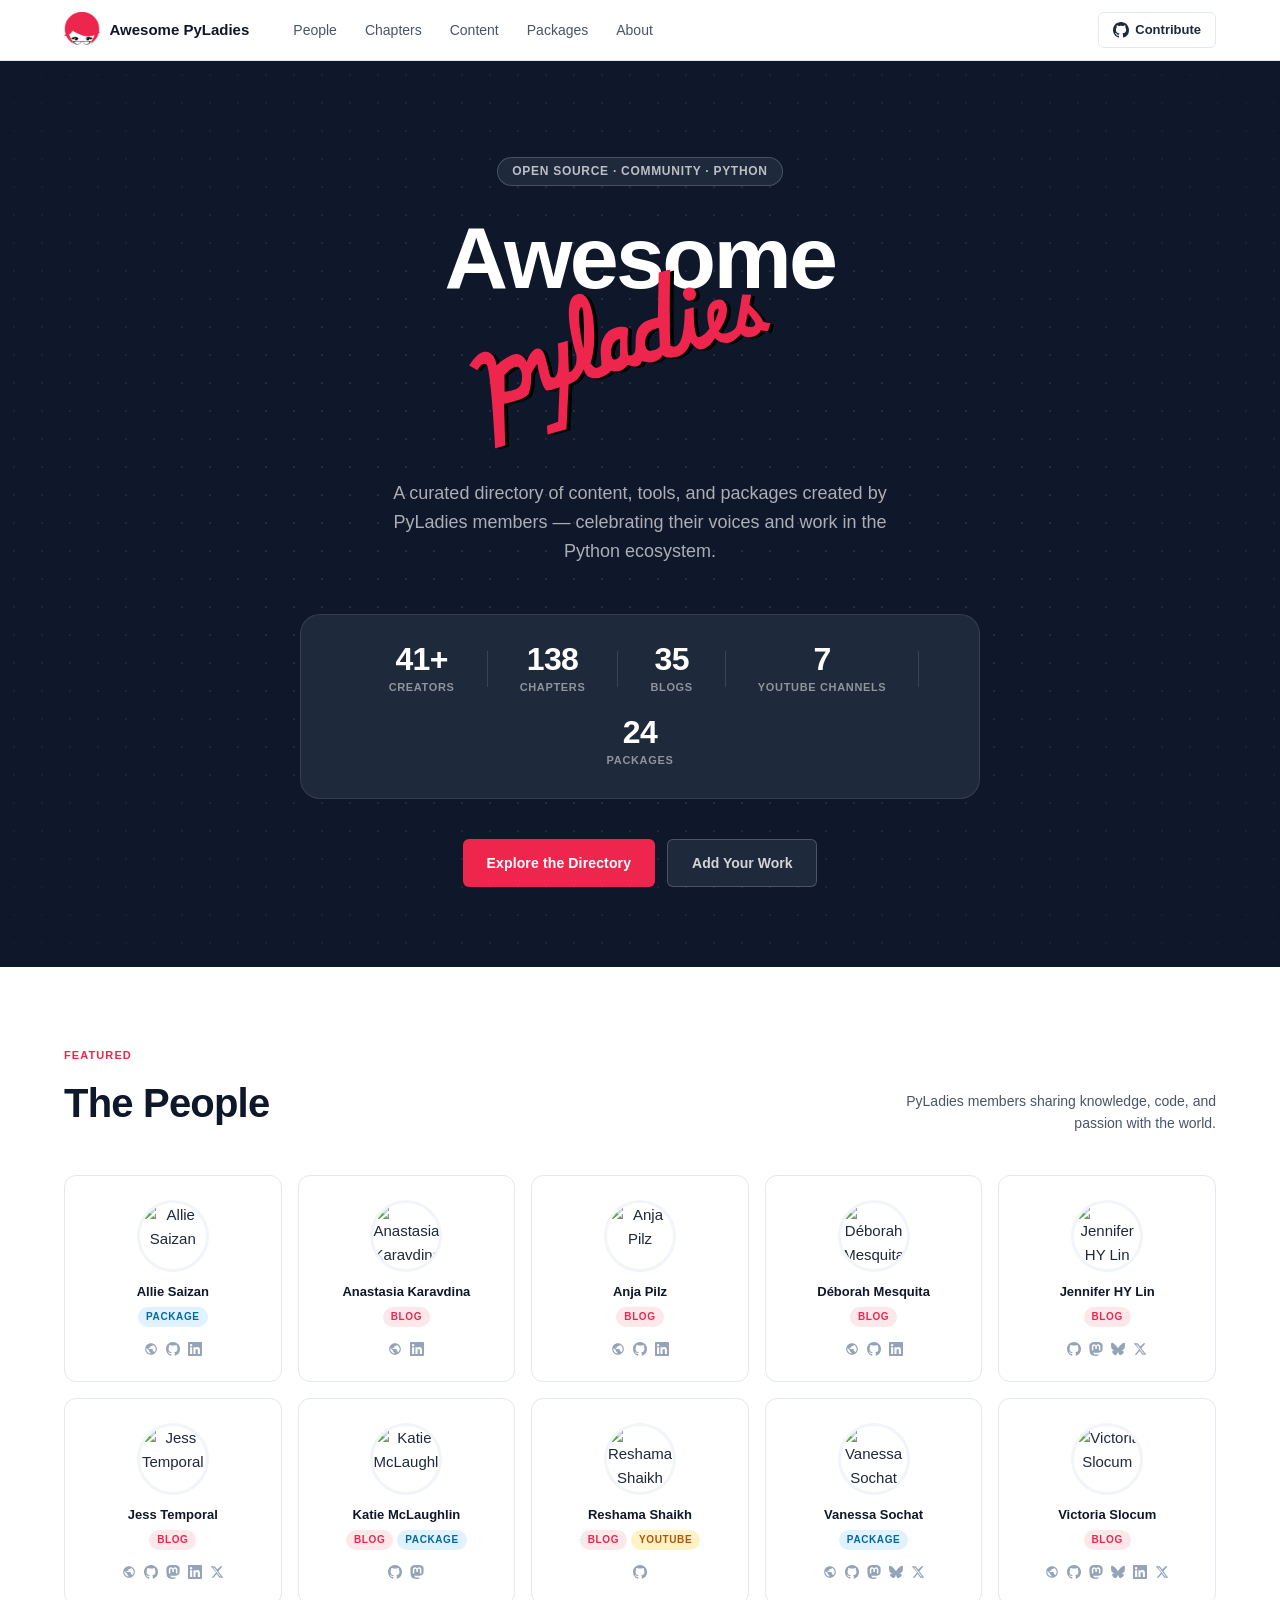
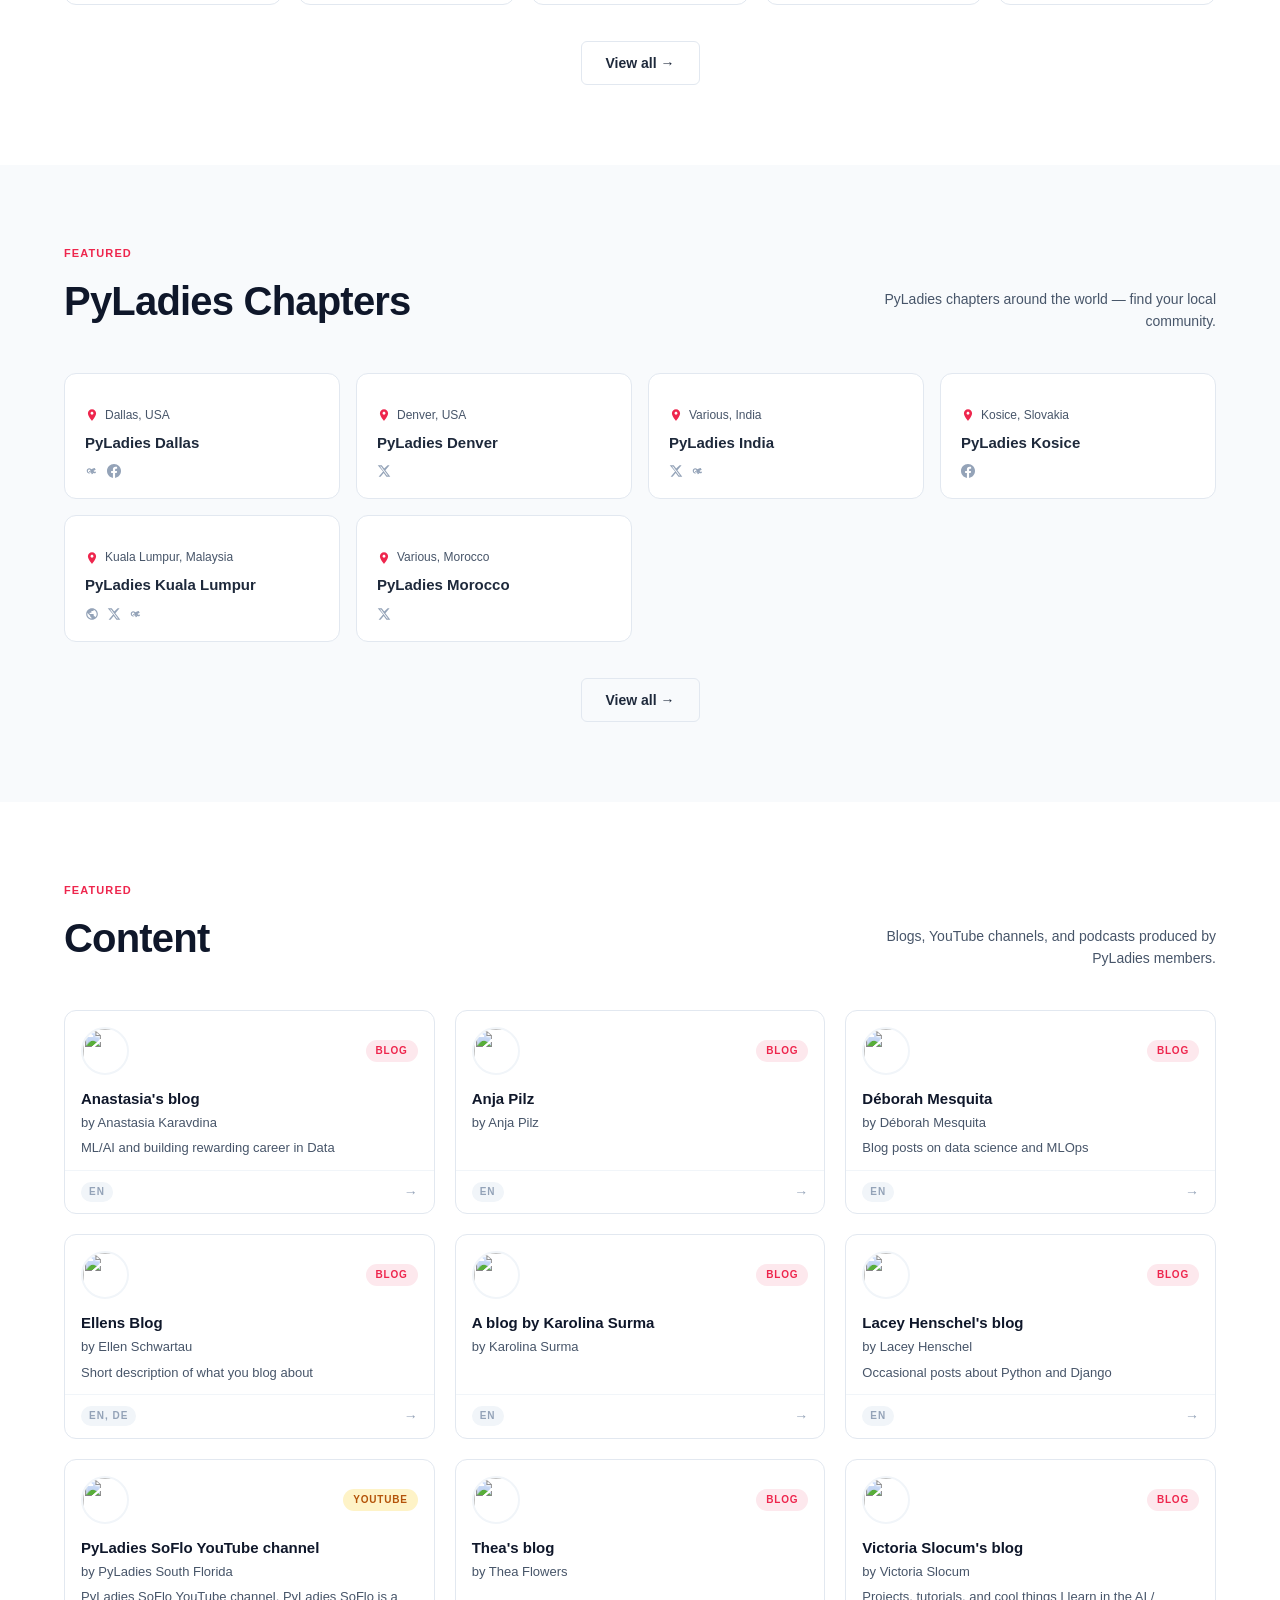
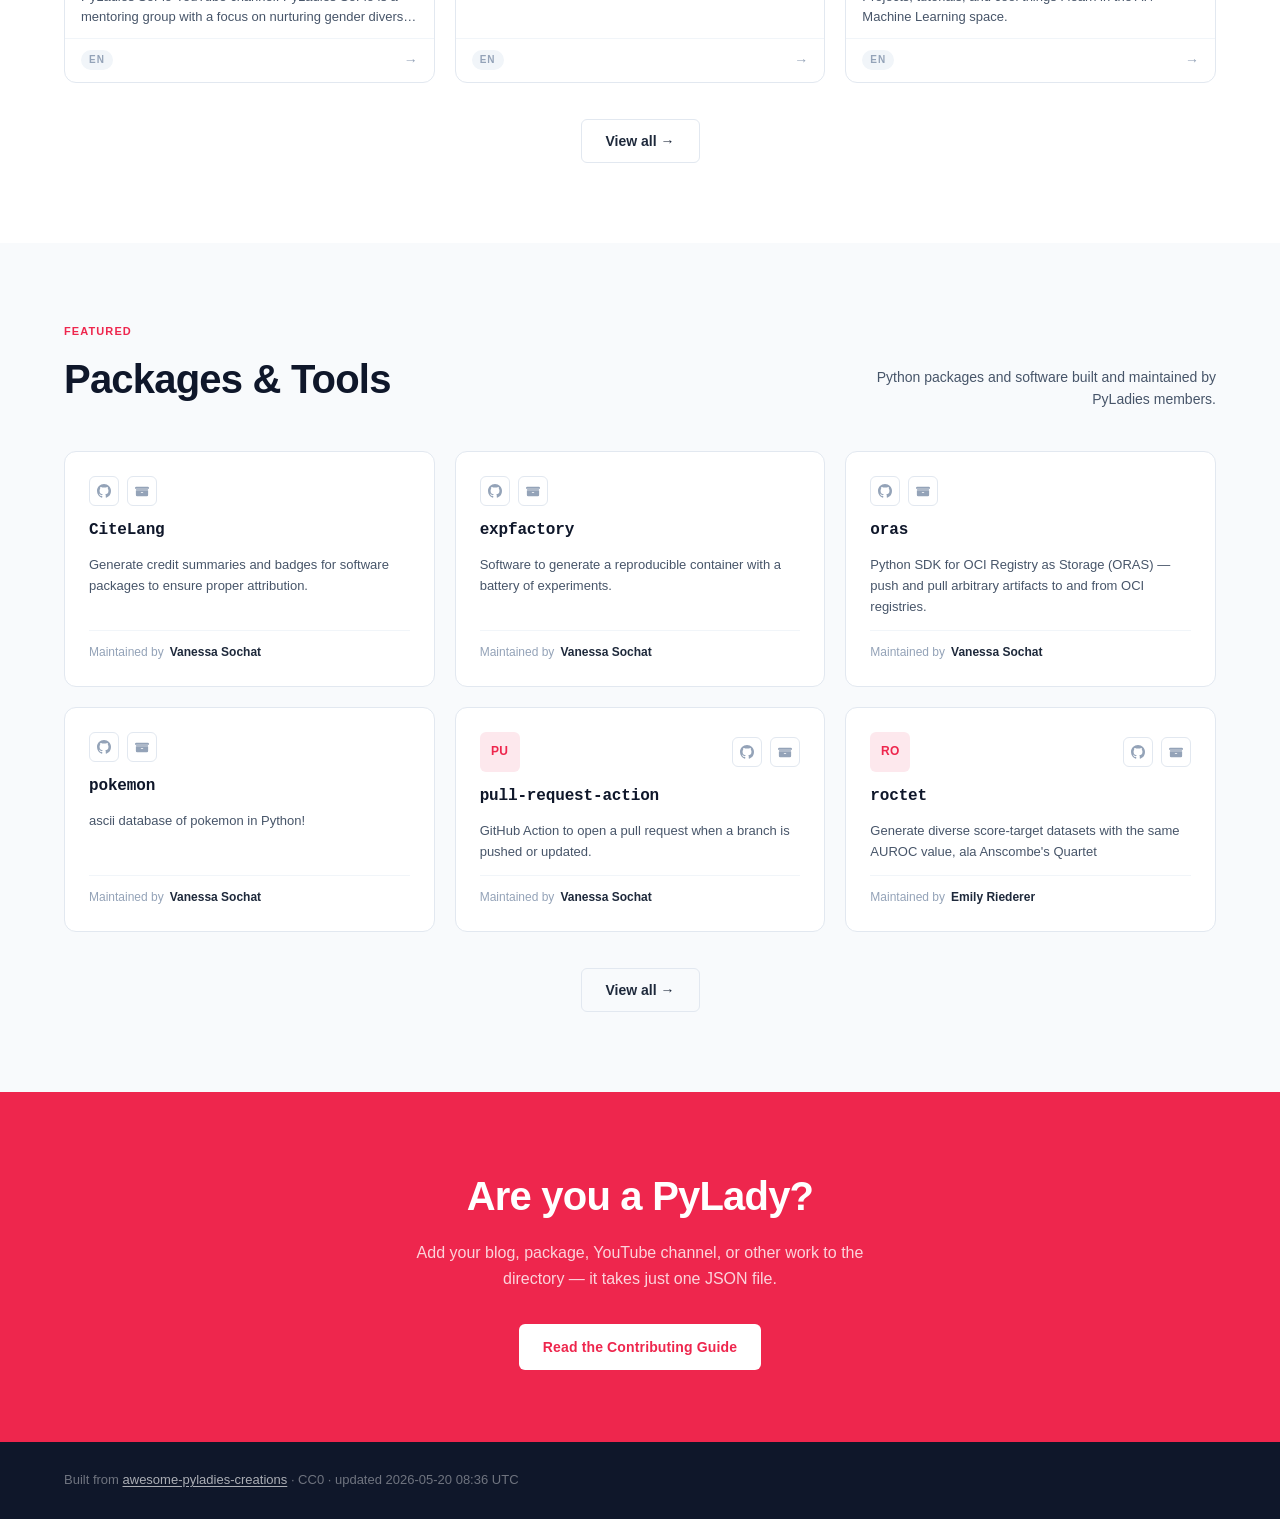
==== commit 77334e1b: "feat: use 'Featured' label for all homepage sections" ====
--- a/docs/index.html
+++ b/docs/index.html
@@ -199,7 +199,7 @@
     <div class="container">
       <div class="section-header">
         <div>
-          <p class="section-label">Community</p>
+          <p class="section-label">Featured</p>
           <h2 class="section-title">The People</h2>
         </div>
         <p class="section-desc">PyLadies members sharing knowledge, code, and passion with the world.</p>
@@ -802,7 +802,7 @@
     <div class="container">
       <div class="section-header">
         <div>
-          <p class="section-label">Global Community</p>
+          <p class="section-label">Featured</p>
           <h2 class="section-title">PyLadies Chapters</h2>
         </div>
         <p class="section-desc">PyLadies chapters around the world — find your local community.</p>
@@ -2199,7 +2199,7 @@
     <div class="container">
       <div class="section-header">
         <div>
-          <p class="section-label">Reading &amp; Watching</p>
+          <p class="section-label">Featured</p>
           <h2 class="section-title">Content</h2>
         </div>
         <p class="section-desc">Blogs, YouTube channels, and podcasts produced by PyLadies members.</p>
@@ -2930,7 +2930,7 @@
     <div class="container">
       <div class="section-header">
         <div>
-          <p class="section-label">Open Source</p>
+          <p class="section-label">Featured</p>
           <h2 class="section-title">Packages &amp; Tools</h2>
         </div>
         <p class="section-desc">Python packages and software built and maintained by PyLadies members.</p>
@@ -3456,7 +3456,7 @@
   </section>
   <footer class="site-footer">
     <div class="container footer-inner">
-      <span>Built from <a href="https://github.com/cosimameyer/awesome-pyladies-creations" target="_blank" rel="noopener">awesome-pyladies-creations</a> · CC0 · updated 2026-05-20 08:30 UTC</span>
+      <span>Built from <a href="https://github.com/cosimameyer/awesome-pyladies-creations" target="_blank" rel="noopener">awesome-pyladies-creations</a> · CC0 · updated 2026-05-20 08:36 UTC</span>
     </div>
   </footer>
 </body>
--- a/docs/assets/style.css
+++ b/docs/assets/style.css
@@ -859,6 +859,37 @@
   box-shadow: 0 1px 4px rgba(0,0,0,.35);
 }
 
+.chapters-toc {
+  position: fixed;
+  right: 1.75rem;
+  top: 50%;
+  transform: translateY(-50%);
+  display: flex;
+  flex-direction: column;
+  gap: 4px;
+  z-index: 200;
+}
+
+.chapters-toc a {
+  font-size: 11px;
+  font-weight: 600;
+  letter-spacing: .05em;
+  color: var(--slate-400);
+  text-decoration: none;
+  padding: 3px 0 3px 10px;
+  border-left: 2px solid transparent;
+  transition: color .15s, border-color .15s;
+  white-space: nowrap;
+}
+
+.chapters-toc a:hover,
+.chapters-toc a.toc-active {
+  color: var(--red);
+  border-left-color: var(--red);
+}
+
+@media (max-width: 1300px) { .chapters-toc { display: none; } }
+
 .chapter-region-group {
   margin-bottom: 2.5rem;
 }
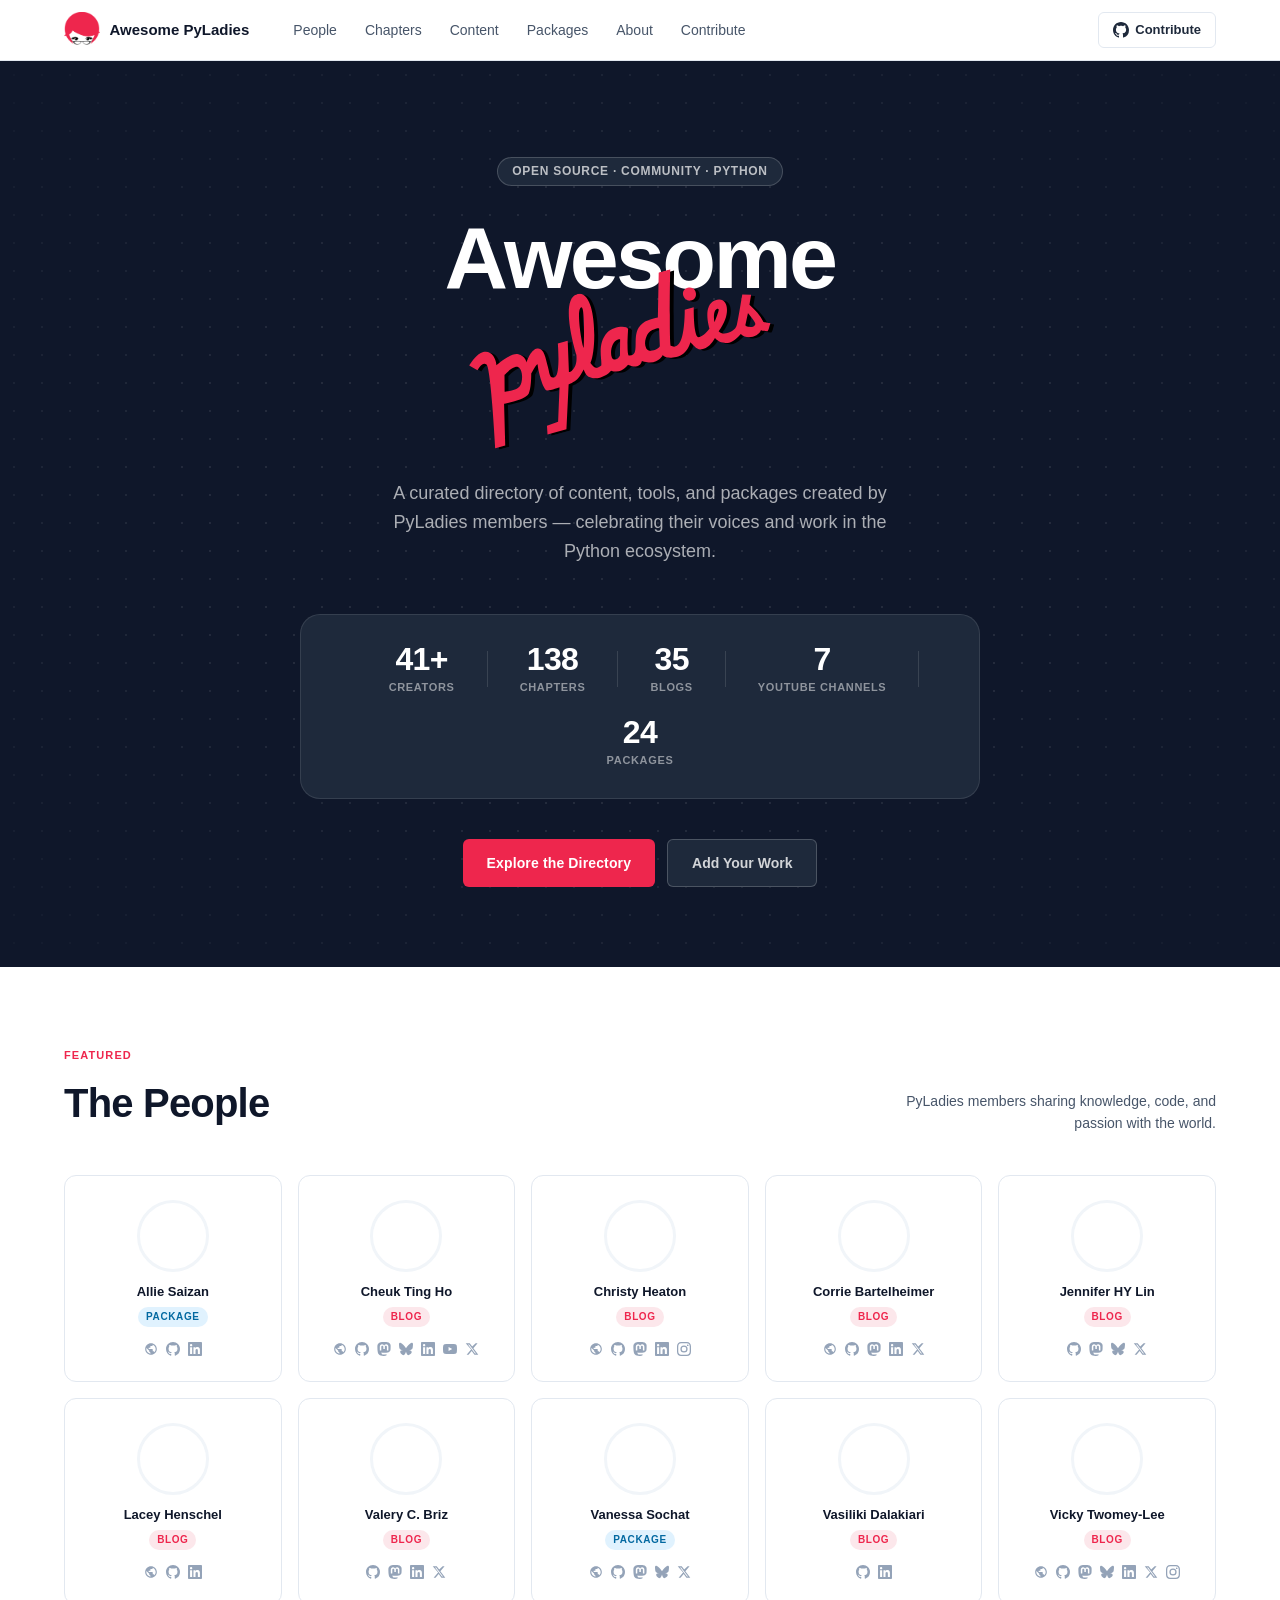
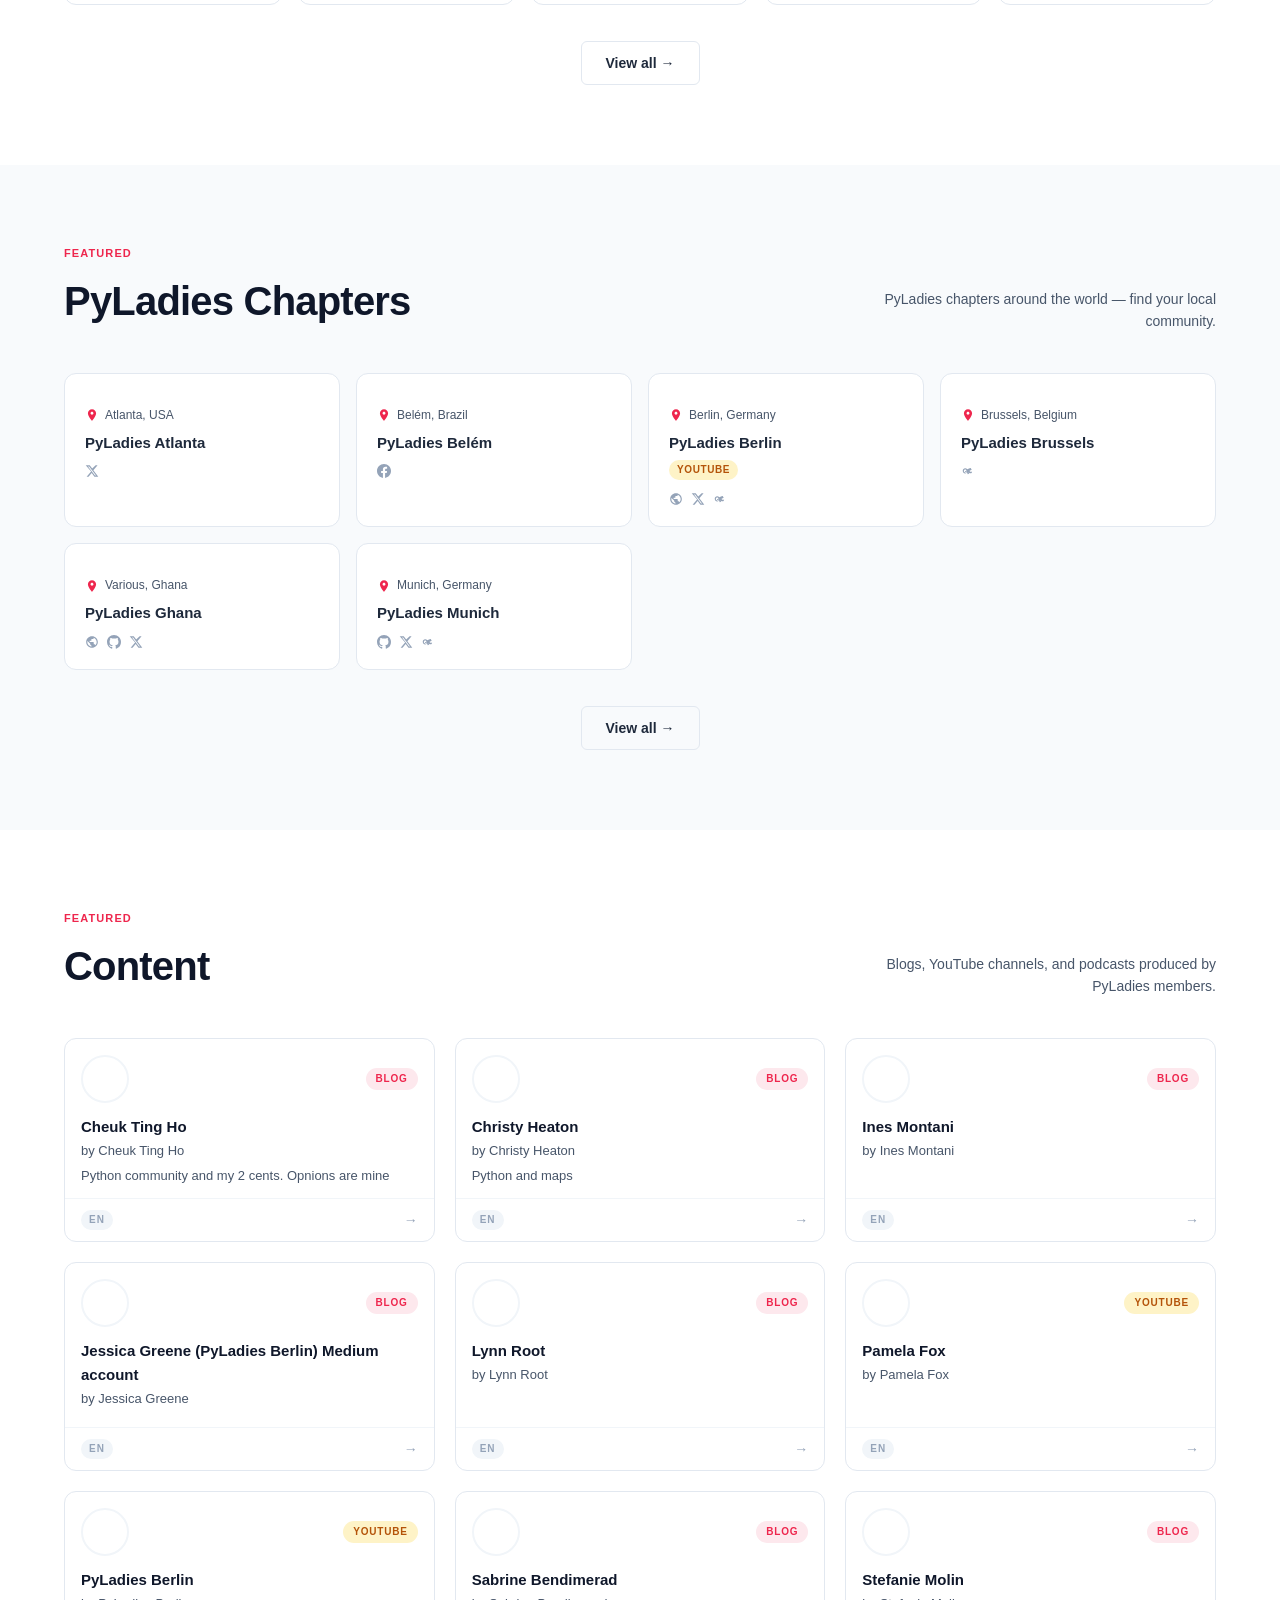
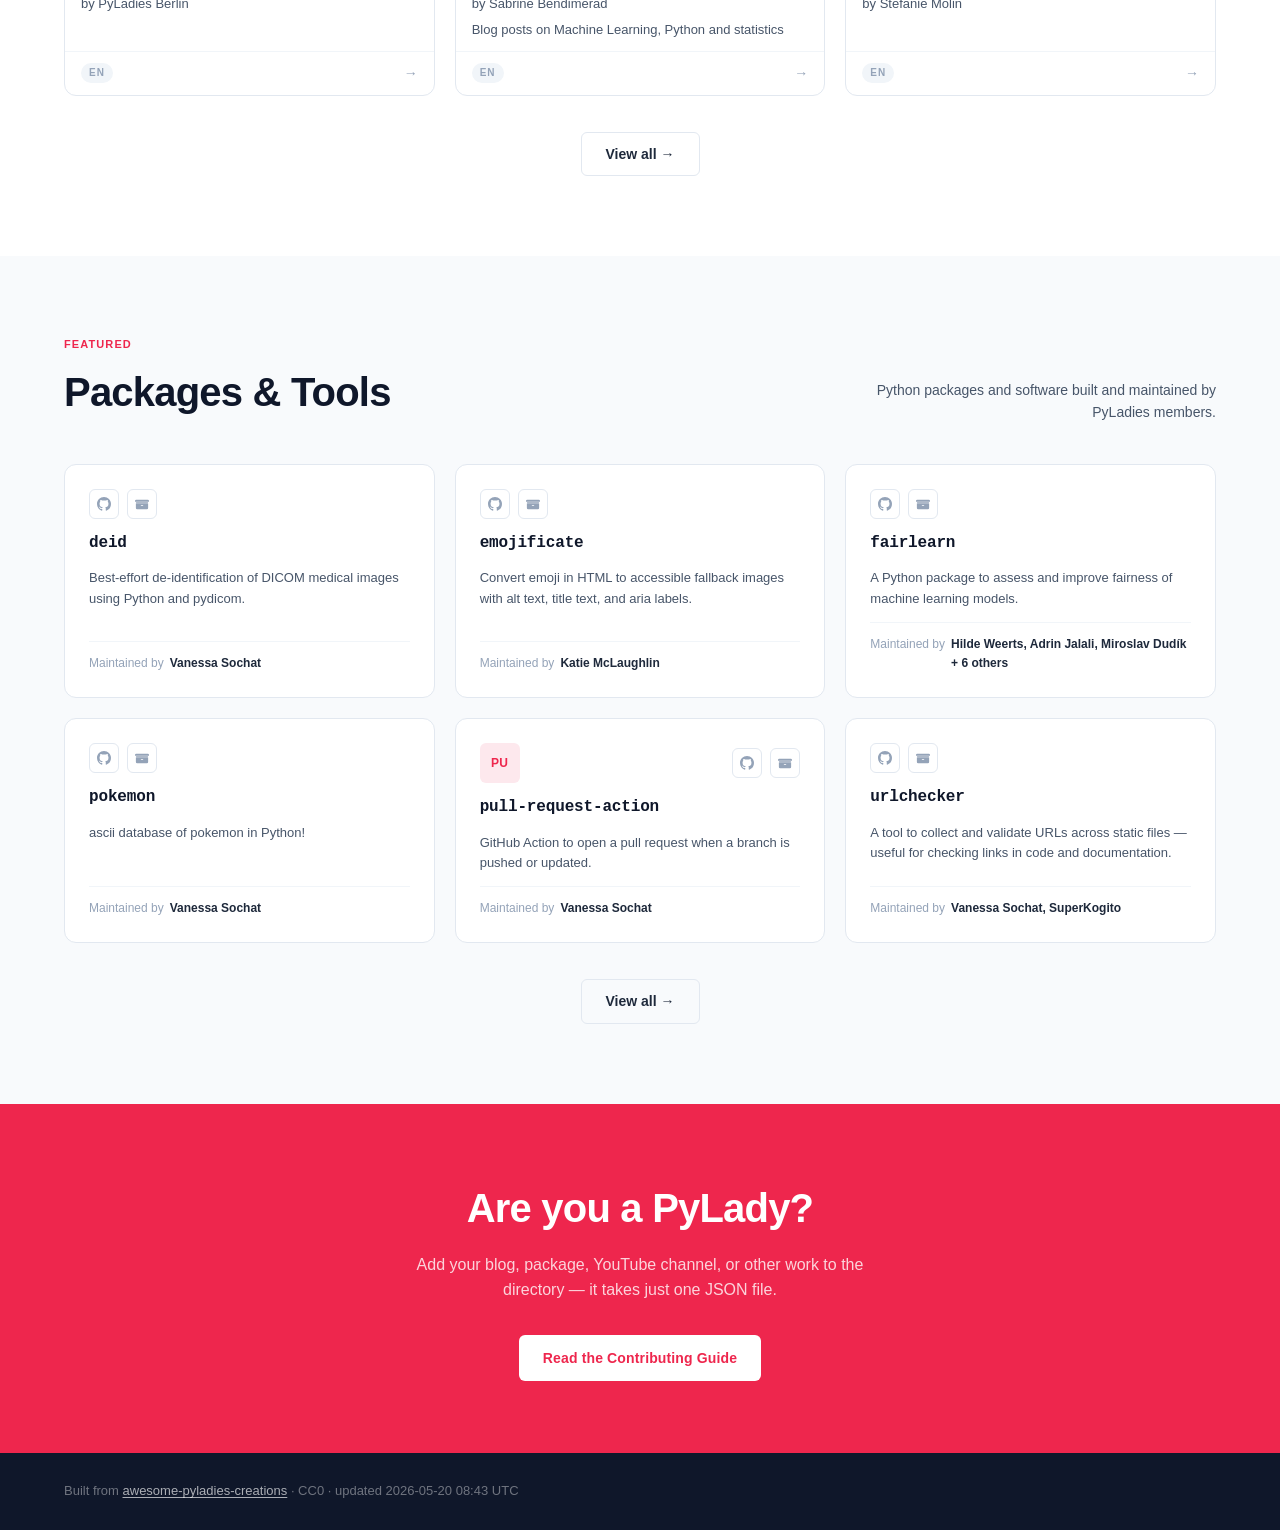
==== commit 7082fce3: "feat: add Contribute subpage sourced from CONTRIBUTING.md" ====
--- a/docs/index.html
+++ b/docs/index.html
@@ -20,6 +20,7 @@
         <li><a href="content.html">Content</a></li>
         <li><a href="packages.html">Packages</a></li>
         <li><a href="about.html">About</a></li>
+        <li><a href="contribute.html">Contribute</a></li>
       </ul>
       <a class="nav-cta" href="https://github.com/cosimameyer/awesome-pyladies-creations" target="_blank" rel="noopener">
         <svg width="16" height="16" viewBox="0 0 24 24" fill="currentColor" aria-hidden="true"><path d="M12 0C5.37 0 0 5.37 0 12c0 5.31 3.435 9.795 8.205 11.385.6.105.825-.255.825-.57 0-.285-.015-1.23-.015-2.235-3.015.555-3.795-.735-4.035-1.41-.135-.345-.72-1.41-1.23-1.695-.42-.225-1.02-.78-.015-.795.945-.015 1.62.87 1.845 1.23 1.08 1.815 2.805 1.305 3.495.99.105-.78.42-1.305.765-1.605-2.67-.3-5.46-1.335-5.46-5.925 0-1.305.465-2.385 1.23-3.225-.12-.3-.54-1.53.12-3.18 0 0 1.005-.315 3.3 1.23.96-.27 1.98-.405 3-.405s2.04.135 3 .405c2.295-1.56 3.3-1.23 3.3-1.23.66 1.65.24 2.88.12 3.18.765.84 1.23 1.905 1.23 3.225 0 4.605-2.805 5.625-5.475 5.925.435.375.81 1.095.81 2.22 0 1.605-.015 2.895-.015 3.3 0 .315.225.69.825.57A12.02 12.02 0 0 0 24 12c0-6.63-5.37-12-12-12z"/></svg> Contribute
@@ -3456,7 +3457,7 @@
   </section>
   <footer class="site-footer">
     <div class="container footer-inner">
-      <span>Built from <a href="https://github.com/cosimameyer/awesome-pyladies-creations" target="_blank" rel="noopener">awesome-pyladies-creations</a> · CC0 · updated 2026-05-20 08:36 UTC</span>
+      <span>Built from <a href="https://github.com/cosimameyer/awesome-pyladies-creations" target="_blank" rel="noopener">awesome-pyladies-creations</a> · CC0 · updated 2026-05-20 08:43 UTC</span>
     </div>
   </footer>
 </body>
--- a/docs/assets/style.css
+++ b/docs/assets/style.css
@@ -783,6 +783,61 @@
 .about-body a { color: var(--red); text-decoration: underline; text-underline-offset: 3px; }
 .about-body a:hover { color: var(--red-dark); }
 
+/* ── Contribute page ──────────────────────────────────── */
+.contribute-wrap { max-width: 800px; }
+
+.contribute-intro {
+  display: grid;
+  grid-template-columns: repeat(auto-fill, minmax(220px, 1fr));
+  gap: 16px;
+  margin-bottom: 3rem;
+}
+
+.contribute-card {
+  background: var(--slate-50);
+  border: 1px solid var(--slate-200);
+  border-radius: var(--radius-md);
+  padding: 20px 22px;
+}
+
+.contribute-card h3 {
+  font-size: 15px;
+  font-weight: 700;
+  color: var(--slate-900);
+  margin-bottom: 8px;
+}
+
+.contribute-card p {
+  font-size: 14px;
+  line-height: 1.65;
+  color: var(--slate-600);
+}
+
+.contribute-card a { color: var(--red); text-decoration: underline; text-underline-offset: 3px; }
+
+/* Rendered markdown */
+.md-content h1 { font-size: 22px; font-weight: 700; color: var(--slate-900); margin: 2.5rem 0 .75rem; border-bottom: 1px solid var(--slate-200); padding-bottom: .4rem; }
+.md-content h1:first-child { margin-top: 0; }
+.md-content h2 { font-size: 18px; font-weight: 700; color: var(--slate-900); margin: 2rem 0 .5rem; }
+.md-content h3 { font-size: 15px; font-weight: 700; color: var(--slate-800); margin: 1.5rem 0 .4rem; }
+.md-content h4,
+.md-content h5,
+.md-content h6 { font-size: 14px; font-weight: 700; color: var(--slate-700); margin: 1rem 0 .3rem; }
+.md-content p { font-size: 15px; line-height: 1.7; color: var(--slate-600); margin-bottom: .75rem; }
+.md-content a { color: var(--red); text-decoration: underline; text-underline-offset: 3px; }
+.md-content a:hover { color: var(--red-dark); }
+.md-content ul, .md-content ol { padding-left: 1.5rem; margin-bottom: .75rem; color: var(--slate-600); font-size: 15px; line-height: 1.7; }
+.md-content li { margin-bottom: .25rem; }
+.md-content code { font-family: ui-monospace, monospace; font-size: 13px; background: var(--slate-100); padding: 1px 5px; border-radius: 4px; color: var(--slate-800); }
+.md-content pre { background: var(--slate-900); color: #e2e8f0; border-radius: var(--radius-md); padding: 1rem 1.25rem; overflow-x: auto; margin-bottom: 1rem; }
+.md-content pre code { background: none; padding: 0; color: inherit; font-size: 13px; }
+.md-content hr { border: none; border-top: 1px solid var(--slate-200); margin: 2rem 0; }
+.md-content details { border: 1px solid var(--slate-200); border-radius: var(--radius-sm); padding: .5rem 1rem; margin-bottom: .75rem; }
+.md-content summary { cursor: pointer; font-weight: 600; font-size: 14px; color: var(--slate-800); padding: .25rem 0; }
+.md-content table { width: 100%; border-collapse: collapse; font-size: 14px; margin-bottom: 1rem; }
+.md-content th, .md-content td { text-align: left; padding: 8px 12px; border-bottom: 1px solid var(--slate-200); }
+.md-content th { font-weight: 700; color: var(--slate-800); background: var(--slate-50); }
+
 .cta-section {
   background: var(--red);
   padding: 72px 24px;
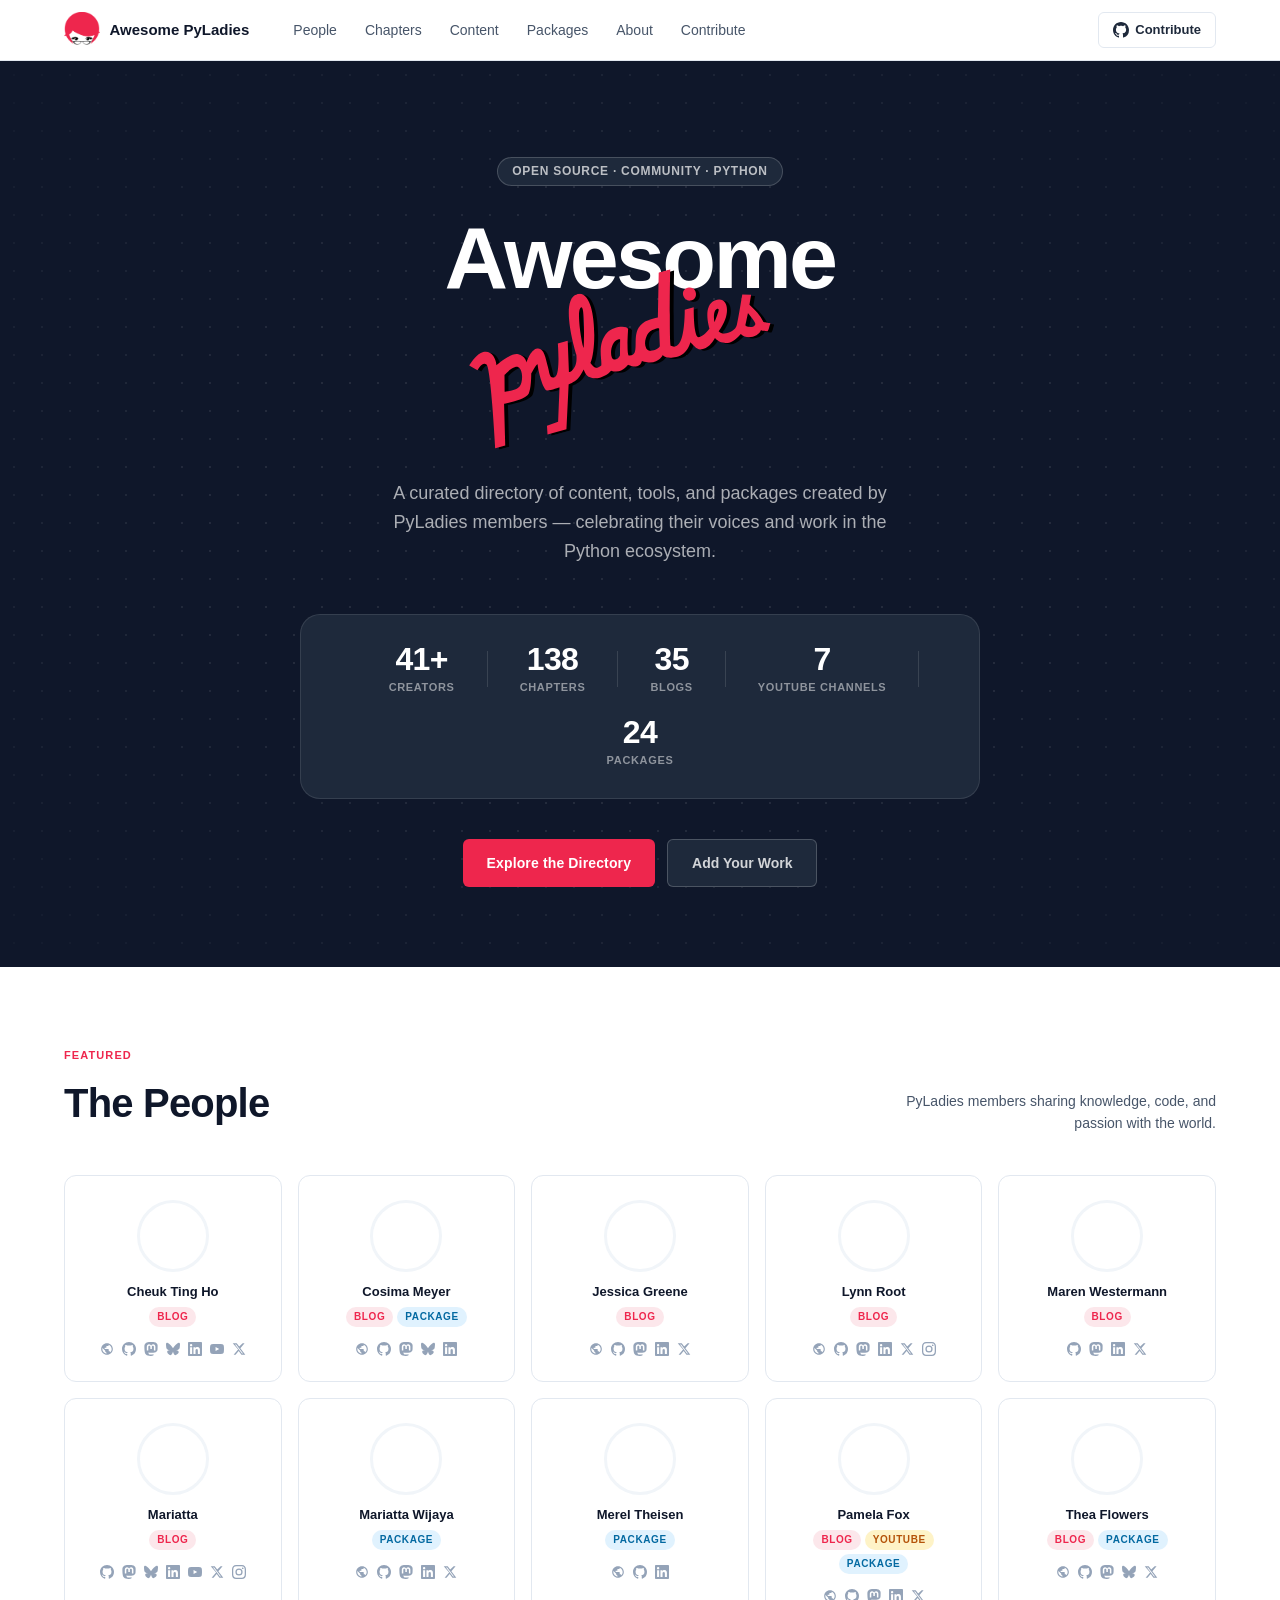
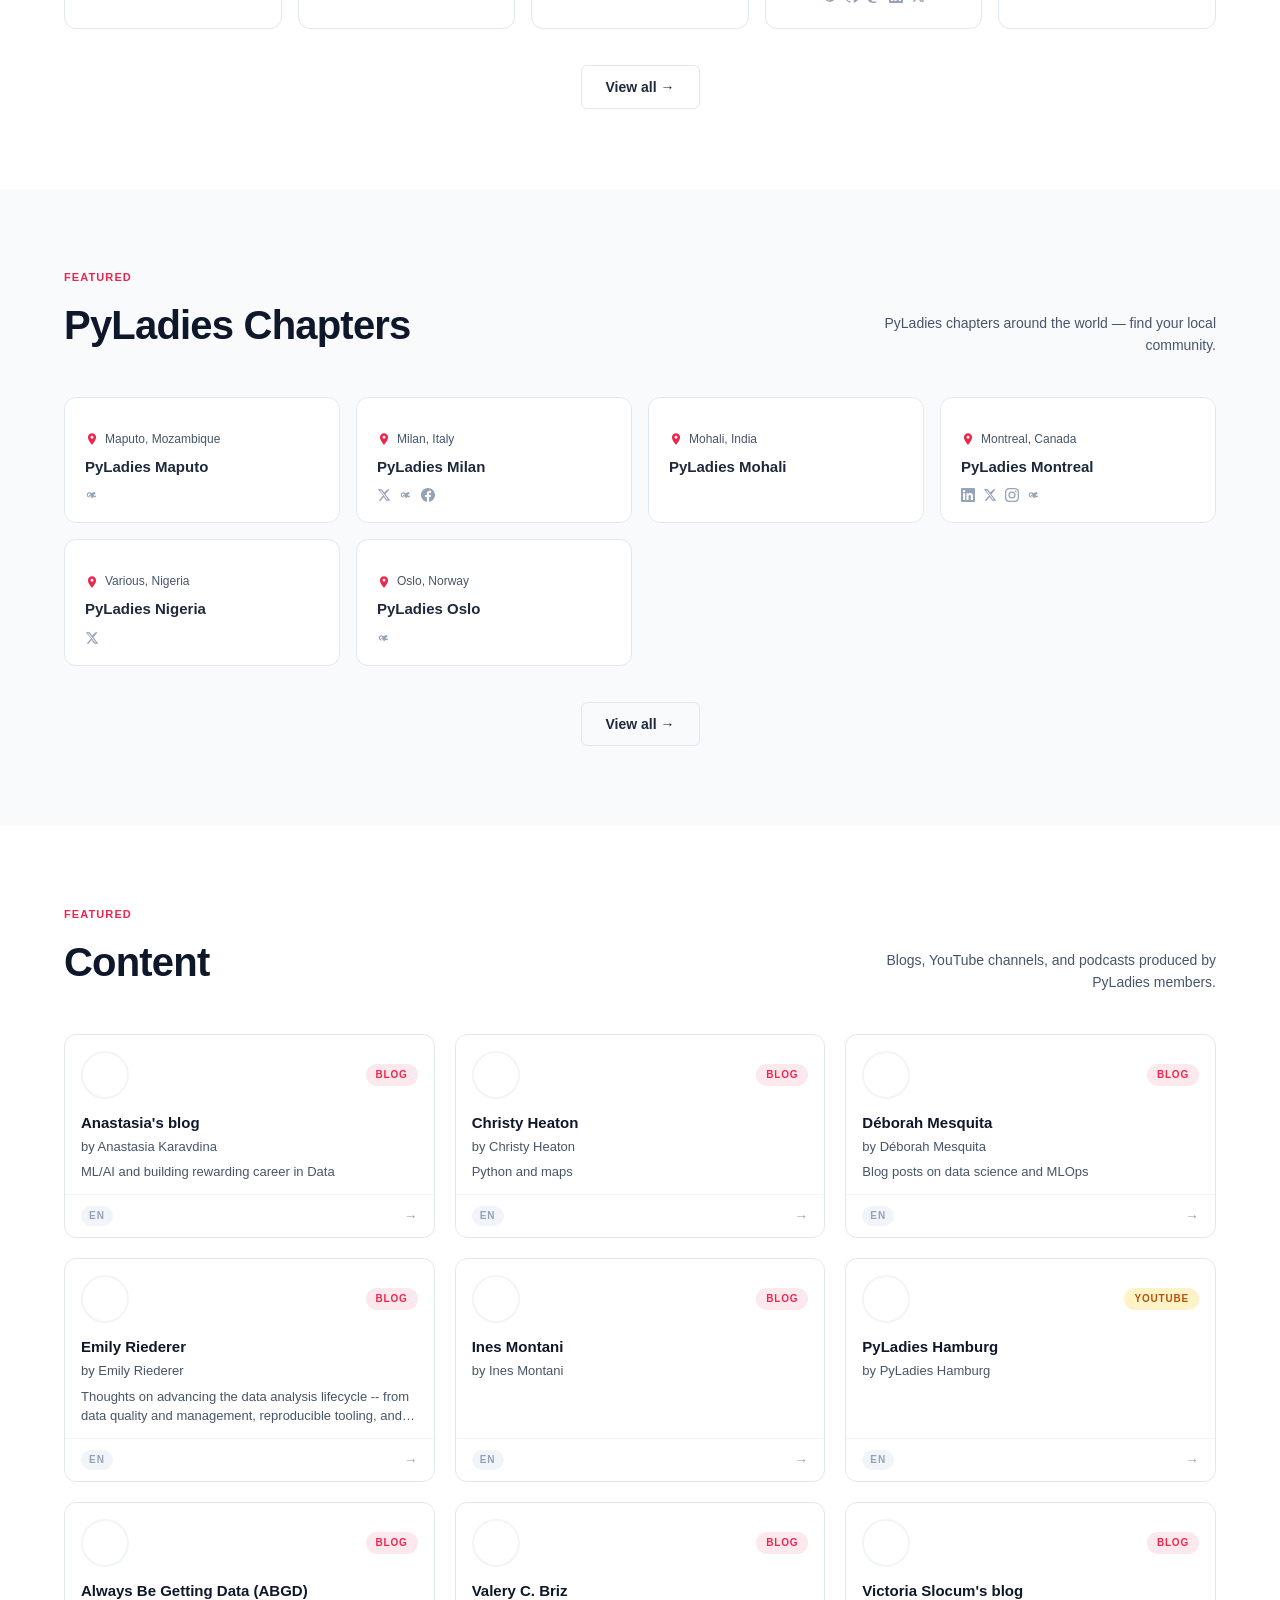
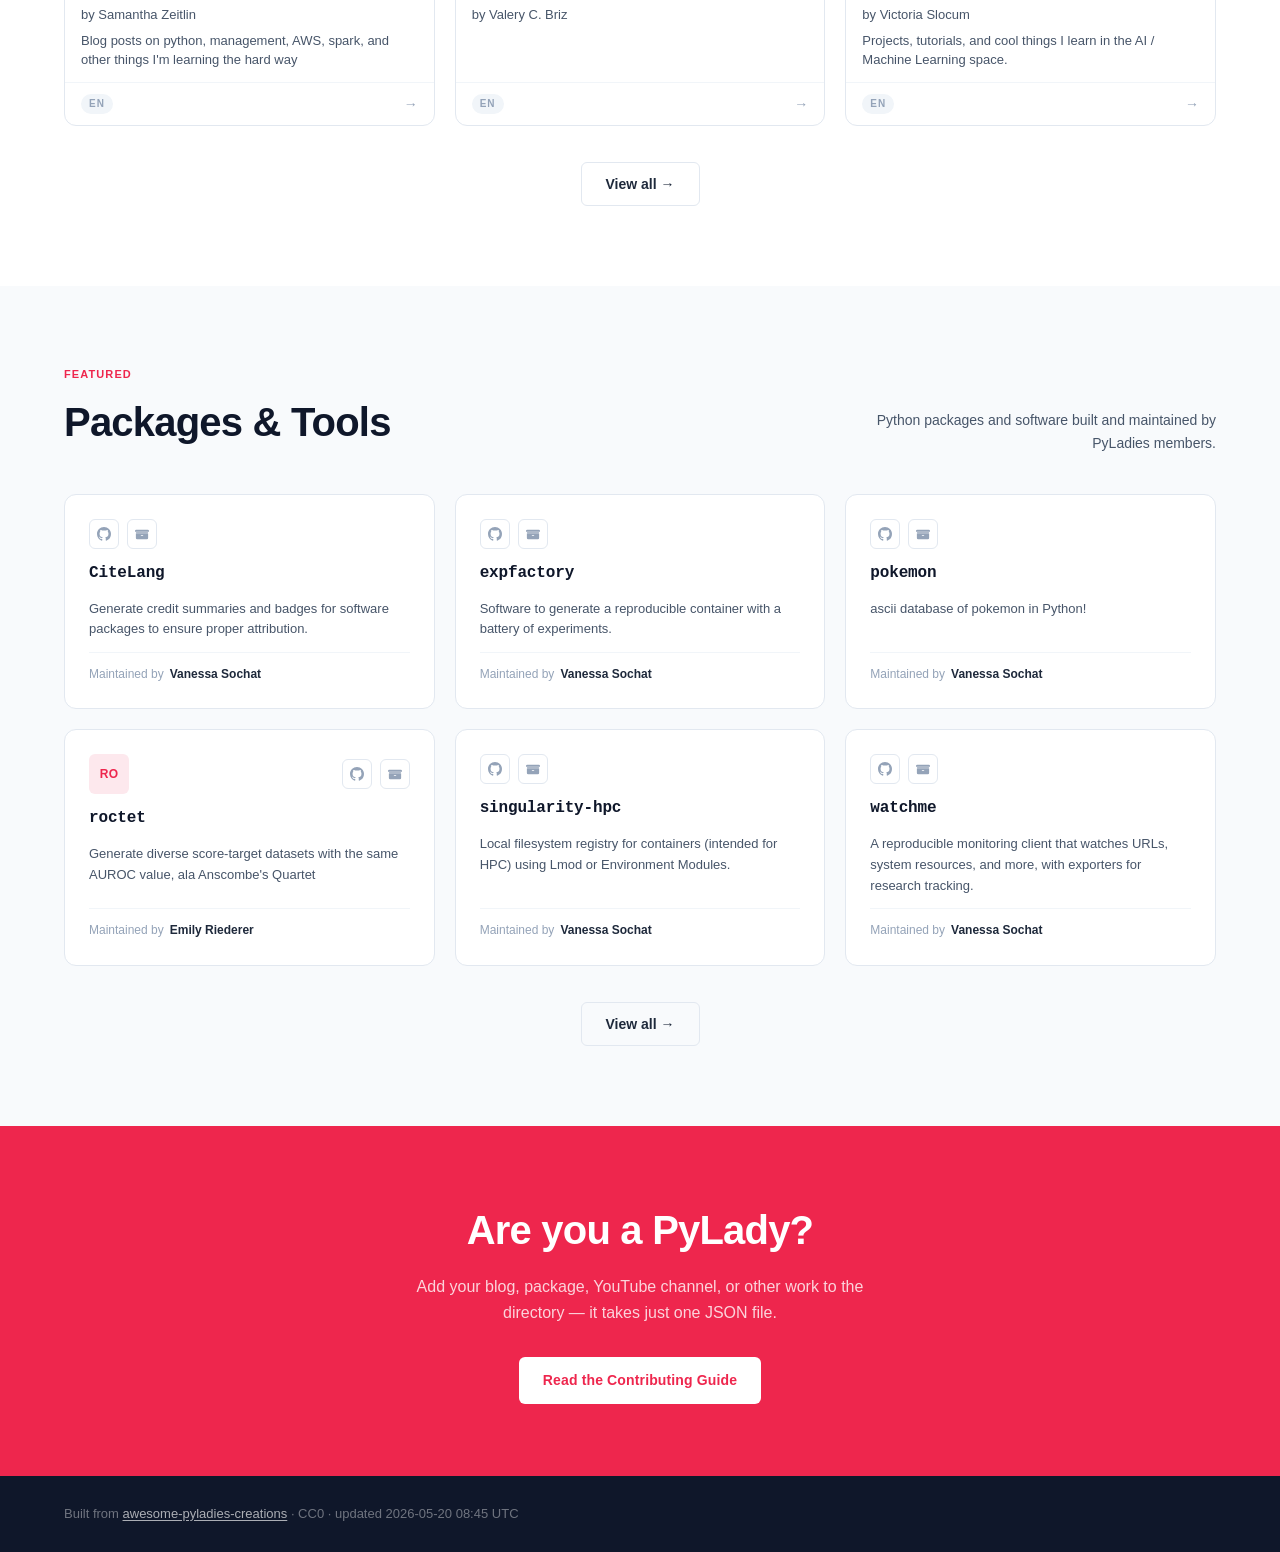
==== commit 952f52bf: "feat: merge content entry social links into chapter cards" ====
--- a/docs/index.html
+++ b/docs/index.html
@@ -907,7 +907,7 @@
           </div>
           <h3 class="chapter-name">PyLadies Bangalore</h3>
           <span class="person-tag badge-youtube">YouTube</span>
-          <div class="chapter-social"><a href="https://twitter.com/pyladiesblr" target="_blank" rel="noopener" title="twitter" class="social-icon" onclick="event.stopPropagation()"><svg width="14" height="14" viewBox="0 0 24 24" fill="currentColor" aria-hidden="true"><path d="M18.244 2.25h3.308l-7.227 8.26 8.502 11.24H16.17l-4.714-6.231-5.401 6.231H2.744l7.737-8.835L1.254 2.25H8.08l4.259 5.63L18.244 2.25zm-1.161 17.52h1.833L7.084 4.126H5.117L17.083 19.77z"/></svg></a><a href="https://www.meetup.com/PyLadies-Bangalore-Chapter/" target="_blank" rel="noopener" title="meetup" class="social-icon" onclick="event.stopPropagation()"><svg width="14" height="14" viewBox="0 0 24 24" fill="currentColor" aria-hidden="true"><path d="M19.24 12.94c-.195-.047-.415-.023-.592.068l-.067.038c-.386.217-.856.327-1.396.327-1.004 0-1.75-.383-2.217-1.14-.12-.196-.22-.408-.298-.63l2.944-1.228a.844.844 0 0 0 .476-.468.834.834 0 0 0-.013-.648L16.9 7.198a.843.843 0 0 0-1.087-.42l-5.057 2.109a3.87 3.87 0 0 0-.38-.507C9.67 7.6 8.573 7.15 7.27 7.15c-1.206 0-2.27.43-3.08 1.244C3.393 9.21 2.96 10.32 2.96 11.63c0 1.31.434 2.42 1.23 3.234.807.814 1.87 1.244 3.08 1.244.733 0 1.416-.183 1.98-.527a3.99 3.99 0 0 0 1.12-1.03l1.025 2.382a.843.843 0 0 0 1.087.42l.648-.27c.43-.18.632-.673.452-1.1l-.836-1.94a4.33 4.33 0 0 0 .79.886c.69.573 1.572.879 2.55.879.805 0 1.534-.19 2.165-.566l.115-.068a.844.844 0 0 0 .297-1.14.844.844 0 0 0-.42-.316zM7.27 14.42c-.69 0-1.265-.23-1.71-.686-.44-.452-.663-1.05-.663-1.777 0-.728.223-1.327.663-1.78.445-.457 1.02-.688 1.71-.688.69 0 1.262.23 1.703.684.266.273.456.61.558.988L7.28 12.22a.845.845 0 0 0-.452 1.1.844.844 0 0 0 1.1.452l2.19-.913a3.19 3.19 0 0 1-.143.697c-.378.96-1.16 1.463-2.705 1.464z"/></svg></a></div>
+          <div class="chapter-social"><a href="https://pyladies.com/locations/blr/" target="_blank" rel="noopener" title="website" class="social-icon" onclick="event.stopPropagation()"><svg width="14" height="14" viewBox="0 0 24 24" fill="currentColor" aria-hidden="true"><path d="M12 2C6.48 2 2 6.48 2 12s4.48 10 10 10 10-4.48 10-10S17.52 2 12 2zm-1 17.93c-3.95-.49-7-3.85-7-7.93 0-.62.08-1.21.21-1.79L9 15v1c0 1.1.9 2 2 2v1.93zm6.9-2.54c-.26-.81-1-1.39-1.9-1.39h-1v-3c0-.55-.45-1-1-1H8v-2h2c.55 0 1-.45 1-1V7h2c1.1 0 2-.9 2-2v-.41c2.93 1.19 5 4.06 5 7.41 0 2.08-.8 3.97-2.1 5.39z"/></svg></a><a href="https://twitter.com/pyladiesblr" target="_blank" rel="noopener" title="twitter" class="social-icon" onclick="event.stopPropagation()"><svg width="14" height="14" viewBox="0 0 24 24" fill="currentColor" aria-hidden="true"><path d="M18.244 2.25h3.308l-7.227 8.26 8.502 11.24H16.17l-4.714-6.231-5.401 6.231H2.744l7.737-8.835L1.254 2.25H8.08l4.259 5.63L18.244 2.25zm-1.161 17.52h1.833L7.084 4.126H5.117L17.083 19.77z"/></svg></a><a href="https://www.meetup.com/PyLadies-Bangalore-Chapter/" target="_blank" rel="noopener" title="meetup" class="social-icon" onclick="event.stopPropagation()"><svg width="14" height="14" viewBox="0 0 24 24" fill="currentColor" aria-hidden="true"><path d="M19.24 12.94c-.195-.047-.415-.023-.592.068l-.067.038c-.386.217-.856.327-1.396.327-1.004 0-1.75-.383-2.217-1.14-.12-.196-.22-.408-.298-.63l2.944-1.228a.844.844 0 0 0 .476-.468.834.834 0 0 0-.013-.648L16.9 7.198a.843.843 0 0 0-1.087-.42l-5.057 2.109a3.87 3.87 0 0 0-.38-.507C9.67 7.6 8.573 7.15 7.27 7.15c-1.206 0-2.27.43-3.08 1.244C3.393 9.21 2.96 10.32 2.96 11.63c0 1.31.434 2.42 1.23 3.234.807.814 1.87 1.244 3.08 1.244.733 0 1.416-.183 1.98-.527a3.99 3.99 0 0 0 1.12-1.03l1.025 2.382a.843.843 0 0 0 1.087.42l.648-.27c.43-.18.632-.673.452-1.1l-.836-1.94a4.33 4.33 0 0 0 .79.886c.69.573 1.572.879 2.55.879.805 0 1.534-.19 2.165-.566l.115-.068a.844.844 0 0 0 .297-1.14.844.844 0 0 0-.42-.316zM7.27 14.42c-.69 0-1.265-.23-1.71-.686-.44-.452-.663-1.05-.663-1.777 0-.728.223-1.327.663-1.78.445-.457 1.02-.688 1.71-.688.69 0 1.262.23 1.703.684.266.273.456.61.558.988L7.28 12.22a.845.845 0 0 0-.452 1.1.844.844 0 0 0 1.1.452l2.19-.913a3.19 3.19 0 0 1-.143.697c-.378.96-1.16 1.463-2.705 1.464z"/></svg></a><a href="https://www.youtube.com/user/pyladiesbengaluru7366" target="_blank" rel="noopener" title="youtube" class="social-icon" onclick="event.stopPropagation()"><svg width="14" height="14" viewBox="0 0 24 24" fill="currentColor" aria-hidden="true"><path d="M23.498 6.186a3.016 3.016 0 0 0-2.122-2.136C19.505 3.545 12 3.545 12 3.545s-7.505 0-9.377.505A3.017 3.017 0 0 0 .502 6.186C0 8.07 0 12 0 12s0 3.93.502 5.814a3.016 3.016 0 0 0 2.122 2.136c1.871.505 9.376.505 9.376.505s7.505 0 9.377-.505a3.015 3.015 0 0 0 2.122-2.136C24 15.93 24 12 24 12s0-3.93-.502-5.814zM9.545 15.568V8.432L15.818 12l-6.273 3.568z"/></svg></a></div>
         </div>
         <div class="chapter-card" data-search="pyladies barcelona barcelona spain" role="link" tabindex="0" onclick="window.open('https://pybcn.org/pyladies-bcn/','_blank','noopener')">
           <div class="chapter-logo-wrap"><img class="chapter-logo" src="https://pyladies.com/assets/images/pyladies-bcn.jpeg" alt="PyLadies Barcelona logo" loading="lazy" onerror="this.style.display='none'"></div>
@@ -957,7 +957,7 @@
           </div>
           <h3 class="chapter-name">PyLadies Berlin</h3>
           <span class="person-tag badge-youtube">YouTube</span>
-          <div class="chapter-social"><a href="http://berlin.pyladies.com" target="_blank" rel="noopener" title="website" class="social-icon" onclick="event.stopPropagation()"><svg width="14" height="14" viewBox="0 0 24 24" fill="currentColor" aria-hidden="true"><path d="M12 2C6.48 2 2 6.48 2 12s4.48 10 10 10 10-4.48 10-10S17.52 2 12 2zm-1 17.93c-3.95-.49-7-3.85-7-7.93 0-.62.08-1.21.21-1.79L9 15v1c0 1.1.9 2 2 2v1.93zm6.9-2.54c-.26-.81-1-1.39-1.9-1.39h-1v-3c0-.55-.45-1-1-1H8v-2h2c.55 0 1-.45 1-1V7h2c1.1 0 2-.9 2-2v-.41c2.93 1.19 5 4.06 5 7.41 0 2.08-.8 3.97-2.1 5.39z"/></svg></a><a href="https://twitter.com/PyLadiesBer" target="_blank" rel="noopener" title="twitter" class="social-icon" onclick="event.stopPropagation()"><svg width="14" height="14" viewBox="0 0 24 24" fill="currentColor" aria-hidden="true"><path d="M18.244 2.25h3.308l-7.227 8.26 8.502 11.24H16.17l-4.714-6.231-5.401 6.231H2.744l7.737-8.835L1.254 2.25H8.08l4.259 5.63L18.244 2.25zm-1.161 17.52h1.833L7.084 4.126H5.117L17.083 19.77z"/></svg></a><a href="https://www.meetup.com/PyLadies-Berlin/" target="_blank" rel="noopener" title="meetup" class="social-icon" onclick="event.stopPropagation()"><svg width="14" height="14" viewBox="0 0 24 24" fill="currentColor" aria-hidden="true"><path d="M19.24 12.94c-.195-.047-.415-.023-.592.068l-.067.038c-.386.217-.856.327-1.396.327-1.004 0-1.75-.383-2.217-1.14-.12-.196-.22-.408-.298-.63l2.944-1.228a.844.844 0 0 0 .476-.468.834.834 0 0 0-.013-.648L16.9 7.198a.843.843 0 0 0-1.087-.42l-5.057 2.109a3.87 3.87 0 0 0-.38-.507C9.67 7.6 8.573 7.15 7.27 7.15c-1.206 0-2.27.43-3.08 1.244C3.393 9.21 2.96 10.32 2.96 11.63c0 1.31.434 2.42 1.23 3.234.807.814 1.87 1.244 3.08 1.244.733 0 1.416-.183 1.98-.527a3.99 3.99 0 0 0 1.12-1.03l1.025 2.382a.843.843 0 0 0 1.087.42l.648-.27c.43-.18.632-.673.452-1.1l-.836-1.94a4.33 4.33 0 0 0 .79.886c.69.573 1.572.879 2.55.879.805 0 1.534-.19 2.165-.566l.115-.068a.844.844 0 0 0 .297-1.14.844.844 0 0 0-.42-.316zM7.27 14.42c-.69 0-1.265-.23-1.71-.686-.44-.452-.663-1.05-.663-1.777 0-.728.223-1.327.663-1.78.445-.457 1.02-.688 1.71-.688.69 0 1.262.23 1.703.684.266.273.456.61.558.988L7.28 12.22a.845.845 0 0 0-.452 1.1.844.844 0 0 0 1.1.452l2.19-.913a3.19 3.19 0 0 1-.143.697c-.378.96-1.16 1.463-2.705 1.464z"/></svg></a></div>
+          <div class="chapter-social"><a href="https://berlin.pyladies.com/en/" target="_blank" rel="noopener" title="website" class="social-icon" onclick="event.stopPropagation()"><svg width="14" height="14" viewBox="0 0 24 24" fill="currentColor" aria-hidden="true"><path d="M12 2C6.48 2 2 6.48 2 12s4.48 10 10 10 10-4.48 10-10S17.52 2 12 2zm-1 17.93c-3.95-.49-7-3.85-7-7.93 0-.62.08-1.21.21-1.79L9 15v1c0 1.1.9 2 2 2v1.93zm6.9-2.54c-.26-.81-1-1.39-1.9-1.39h-1v-3c0-.55-.45-1-1-1H8v-2h2c.55 0 1-.45 1-1V7h2c1.1 0 2-.9 2-2v-.41c2.93 1.19 5 4.06 5 7.41 0 2.08-.8 3.97-2.1 5.39z"/></svg></a><a href="https://www.linkedin.com/in/pyladies-berlin-32879a18a" target="_blank" rel="noopener" title="linkedin" class="social-icon" onclick="event.stopPropagation()"><svg width="14" height="14" viewBox="0 0 24 24" fill="currentColor" aria-hidden="true"><path d="M20.447 20.452h-3.554v-5.569c0-1.328-.027-3.037-1.852-3.037-1.853 0-2.136 1.445-2.136 2.939v5.667H9.351V9h3.414v1.561h.046c.477-.9 1.637-1.85 3.37-1.85 3.601 0 4.267 2.37 4.267 5.455v6.286zM5.337 7.433a2.062 2.062 0 0 1-2.063-2.065 2.064 2.064 0 1 1 2.063 2.065zm1.782 13.019H3.555V9h3.564v11.452zM22.225 0H1.771C.792 0 0 .774 0 1.729v20.542C0 23.227.792 24 1.771 24h20.451C23.2 24 24 23.227 24 22.271V1.729C24 .774 23.2 0 22.222 0h.003z"/></svg></a><a href="https://twitter.com/PyLadiesBer" target="_blank" rel="noopener" title="twitter" class="social-icon" onclick="event.stopPropagation()"><svg width="14" height="14" viewBox="0 0 24 24" fill="currentColor" aria-hidden="true"><path d="M18.244 2.25h3.308l-7.227 8.26 8.502 11.24H16.17l-4.714-6.231-5.401 6.231H2.744l7.737-8.835L1.254 2.25H8.08l4.259 5.63L18.244 2.25zm-1.161 17.52h1.833L7.084 4.126H5.117L17.083 19.77z"/></svg></a><a href="https://www.meetup.com/PyLadies-Berlin/" target="_blank" rel="noopener" title="meetup" class="social-icon" onclick="event.stopPropagation()"><svg width="14" height="14" viewBox="0 0 24 24" fill="currentColor" aria-hidden="true"><path d="M19.24 12.94c-.195-.047-.415-.023-.592.068l-.067.038c-.386.217-.856.327-1.396.327-1.004 0-1.75-.383-2.217-1.14-.12-.196-.22-.408-.298-.63l2.944-1.228a.844.844 0 0 0 .476-.468.834.834 0 0 0-.013-.648L16.9 7.198a.843.843 0 0 0-1.087-.42l-5.057 2.109a3.87 3.87 0 0 0-.38-.507C9.67 7.6 8.573 7.15 7.27 7.15c-1.206 0-2.27.43-3.08 1.244C3.393 9.21 2.96 10.32 2.96 11.63c0 1.31.434 2.42 1.23 3.234.807.814 1.87 1.244 3.08 1.244.733 0 1.416-.183 1.98-.527a3.99 3.99 0 0 0 1.12-1.03l1.025 2.382a.843.843 0 0 0 1.087.42l.648-.27c.43-.18.632-.673.452-1.1l-.836-1.94a4.33 4.33 0 0 0 .79.886c.69.573 1.572.879 2.55.879.805 0 1.534-.19 2.165-.566l.115-.068a.844.844 0 0 0 .297-1.14.844.844 0 0 0-.42-.316zM7.27 14.42c-.69 0-1.265-.23-1.71-.686-.44-.452-.663-1.05-.663-1.777 0-.728.223-1.327.663-1.78.445-.457 1.02-.688 1.71-.688.69 0 1.262.23 1.703.684.266.273.456.61.558.988L7.28 12.22a.845.845 0 0 0-.452 1.1.844.844 0 0 0 1.1.452l2.19-.913a3.19 3.19 0 0 1-.143.697c-.378.96-1.16 1.463-2.705 1.464z"/></svg></a><a href="https://www.youtube.com/@PyLadiesBerlin" target="_blank" rel="noopener" title="youtube" class="social-icon" onclick="event.stopPropagation()"><svg width="14" height="14" viewBox="0 0 24 24" fill="currentColor" aria-hidden="true"><path d="M23.498 6.186a3.016 3.016 0 0 0-2.122-2.136C19.505 3.545 12 3.545 12 3.545s-7.505 0-9.377.505A3.017 3.017 0 0 0 .502 6.186C0 8.07 0 12 0 12s0 3.93.502 5.814a3.016 3.016 0 0 0 2.122 2.136c1.871.505 9.376.505 9.376.505s7.505 0 9.377-.505a3.015 3.015 0 0 0 2.122-2.136C24 15.93 24 12 24 12s0-3.93-.502-5.814zM9.545 15.568V8.432L15.818 12l-6.273 3.568z"/></svg></a><a href="https://bsky.app/profile/pyladiesberlin.bsky.social" target="_blank" rel="noopener" title="bluesky" class="social-icon" onclick="event.stopPropagation()"><svg width="14" height="14" viewBox="0 0 24 24" fill="currentColor" aria-hidden="true"><path d="M12 10.8c-1.087-2.114-4.046-6.053-6.798-7.995C2.566.944 1.561 1.266.902 1.565.139 1.908 0 3.08 0 3.768c0 .69.378 5.65.624 6.479.815 2.736 3.713 3.66 6.383 3.364.136-.02.275-.039.415-.056-.138.022-.276.04-.415.056-3.912.58-7.387 2.005-2.83 7.078 5.013 5.19 6.87-1.113 7.823-4.308.953 3.195 2.05 9.271 7.733 4.308 4.267-4.308 1.172-6.498-2.74-7.078a8.741 8.741 0 0 1-.415-.056c.14.017.279.036.415.056 2.67.297 5.568-.628 6.383-3.364.246-.828.624-5.79.624-6.478 0-.69-.139-1.861-.902-2.204-.659-.3-1.664-.62-4.3 1.24C16.046 4.748 13.087 8.687 12 10.8z"/></svg></a></div>
         </div>
         <div class="chapter-card" data-search="pyladies bhubaneswar bhubaneswar india">
           <div class="chapter-logo-wrap"><img class="chapter-logo" src="https://pyladies.com/assets/images/pyladies_logo.png" alt="PyLadies Bhubaneswar logo" loading="lazy" onerror="this.style.display='none'"></div>
@@ -1297,7 +1297,7 @@
           </div>
           <h3 class="chapter-name">PyLadies Hamburg</h3>
           <span class="person-tag badge-youtube">YouTube</span>
-          <div class="chapter-social"><a href="http://hamburg.pyladies.com" target="_blank" rel="noopener" title="website" class="social-icon" onclick="event.stopPropagation()"><svg width="14" height="14" viewBox="0 0 24 24" fill="currentColor" aria-hidden="true"><path d="M12 2C6.48 2 2 6.48 2 12s4.48 10 10 10 10-4.48 10-10S17.52 2 12 2zm-1 17.93c-3.95-.49-7-3.85-7-7.93 0-.62.08-1.21.21-1.79L9 15v1c0 1.1.9 2 2 2v1.93zm6.9-2.54c-.26-.81-1-1.39-1.9-1.39h-1v-3c0-.55-.45-1-1-1H8v-2h2c.55 0 1-.45 1-1V7h2c1.1 0 2-.9 2-2v-.41c2.93 1.19 5 4.06 5 7.41 0 2.08-.8 3.97-2.1 5.39z"/></svg></a><a href="https://twitter.com/PyLadiesHH" target="_blank" rel="noopener" title="twitter" class="social-icon" onclick="event.stopPropagation()"><svg width="14" height="14" viewBox="0 0 24 24" fill="currentColor" aria-hidden="true"><path d="M18.244 2.25h3.308l-7.227 8.26 8.502 11.24H16.17l-4.714-6.231-5.401 6.231H2.744l7.737-8.835L1.254 2.25H8.08l4.259 5.63L18.244 2.25zm-1.161 17.52h1.833L7.084 4.126H5.117L17.083 19.77z"/></svg></a><a href="https://www.meetup.com/PyLadies-Hamburg/" target="_blank" rel="noopener" title="meetup" class="social-icon" onclick="event.stopPropagation()"><svg width="14" height="14" viewBox="0 0 24 24" fill="currentColor" aria-hidden="true"><path d="M19.24 12.94c-.195-.047-.415-.023-.592.068l-.067.038c-.386.217-.856.327-1.396.327-1.004 0-1.75-.383-2.217-1.14-.12-.196-.22-.408-.298-.63l2.944-1.228a.844.844 0 0 0 .476-.468.834.834 0 0 0-.013-.648L16.9 7.198a.843.843 0 0 0-1.087-.42l-5.057 2.109a3.87 3.87 0 0 0-.38-.507C9.67 7.6 8.573 7.15 7.27 7.15c-1.206 0-2.27.43-3.08 1.244C3.393 9.21 2.96 10.32 2.96 11.63c0 1.31.434 2.42 1.23 3.234.807.814 1.87 1.244 3.08 1.244.733 0 1.416-.183 1.98-.527a3.99 3.99 0 0 0 1.12-1.03l1.025 2.382a.843.843 0 0 0 1.087.42l.648-.27c.43-.18.632-.673.452-1.1l-.836-1.94a4.33 4.33 0 0 0 .79.886c.69.573 1.572.879 2.55.879.805 0 1.534-.19 2.165-.566l.115-.068a.844.844 0 0 0 .297-1.14.844.844 0 0 0-.42-.316zM7.27 14.42c-.69 0-1.265-.23-1.71-.686-.44-.452-.663-1.05-.663-1.777 0-.728.223-1.327.663-1.78.445-.457 1.02-.688 1.71-.688.69 0 1.262.23 1.703.684.266.273.456.61.558.988L7.28 12.22a.845.845 0 0 0-.452 1.1.844.844 0 0 0 1.1.452l2.19-.913a3.19 3.19 0 0 1-.143.697c-.378.96-1.16 1.463-2.705 1.464z"/></svg></a></div>
+          <div class="chapter-social"><a href="http://hamburg.pyladies.com" target="_blank" rel="noopener" title="website" class="social-icon" onclick="event.stopPropagation()"><svg width="14" height="14" viewBox="0 0 24 24" fill="currentColor" aria-hidden="true"><path d="M12 2C6.48 2 2 6.48 2 12s4.48 10 10 10 10-4.48 10-10S17.52 2 12 2zm-1 17.93c-3.95-.49-7-3.85-7-7.93 0-.62.08-1.21.21-1.79L9 15v1c0 1.1.9 2 2 2v1.93zm6.9-2.54c-.26-.81-1-1.39-1.9-1.39h-1v-3c0-.55-.45-1-1-1H8v-2h2c.55 0 1-.45 1-1V7h2c1.1 0 2-.9 2-2v-.41c2.93 1.19 5 4.06 5 7.41 0 2.08-.8 3.97-2.1 5.39z"/></svg></a><a href="https://www.linkedin.com/in/pyladies-hamburg" target="_blank" rel="noopener" title="linkedin" class="social-icon" onclick="event.stopPropagation()"><svg width="14" height="14" viewBox="0 0 24 24" fill="currentColor" aria-hidden="true"><path d="M20.447 20.452h-3.554v-5.569c0-1.328-.027-3.037-1.852-3.037-1.853 0-2.136 1.445-2.136 2.939v5.667H9.351V9h3.414v1.561h.046c.477-.9 1.637-1.85 3.37-1.85 3.601 0 4.267 2.37 4.267 5.455v6.286zM5.337 7.433a2.062 2.062 0 0 1-2.063-2.065 2.064 2.064 0 1 1 2.063 2.065zm1.782 13.019H3.555V9h3.564v11.452zM22.225 0H1.771C.792 0 0 .774 0 1.729v20.542C0 23.227.792 24 1.771 24h20.451C23.2 24 24 23.227 24 22.271V1.729C24 .774 23.2 0 22.222 0h.003z"/></svg></a><a href="https://twitter.com/PyLadiesHH" target="_blank" rel="noopener" title="twitter" class="social-icon" onclick="event.stopPropagation()"><svg width="14" height="14" viewBox="0 0 24 24" fill="currentColor" aria-hidden="true"><path d="M18.244 2.25h3.308l-7.227 8.26 8.502 11.24H16.17l-4.714-6.231-5.401 6.231H2.744l7.737-8.835L1.254 2.25H8.08l4.259 5.63L18.244 2.25zm-1.161 17.52h1.833L7.084 4.126H5.117L17.083 19.77z"/></svg></a><a href="https://www.meetup.com/PyLadies-Hamburg/" target="_blank" rel="noopener" title="meetup" class="social-icon" onclick="event.stopPropagation()"><svg width="14" height="14" viewBox="0 0 24 24" fill="currentColor" aria-hidden="true"><path d="M19.24 12.94c-.195-.047-.415-.023-.592.068l-.067.038c-.386.217-.856.327-1.396.327-1.004 0-1.75-.383-2.217-1.14-.12-.196-.22-.408-.298-.63l2.944-1.228a.844.844 0 0 0 .476-.468.834.834 0 0 0-.013-.648L16.9 7.198a.843.843 0 0 0-1.087-.42l-5.057 2.109a3.87 3.87 0 0 0-.38-.507C9.67 7.6 8.573 7.15 7.27 7.15c-1.206 0-2.27.43-3.08 1.244C3.393 9.21 2.96 10.32 2.96 11.63c0 1.31.434 2.42 1.23 3.234.807.814 1.87 1.244 3.08 1.244.733 0 1.416-.183 1.98-.527a3.99 3.99 0 0 0 1.12-1.03l1.025 2.382a.843.843 0 0 0 1.087.42l.648-.27c.43-.18.632-.673.452-1.1l-.836-1.94a4.33 4.33 0 0 0 .79.886c.69.573 1.572.879 2.55.879.805 0 1.534-.19 2.165-.566l.115-.068a.844.844 0 0 0 .297-1.14.844.844 0 0 0-.42-.316zM7.27 14.42c-.69 0-1.265-.23-1.71-.686-.44-.452-.663-1.05-.663-1.777 0-.728.223-1.327.663-1.78.445-.457 1.02-.688 1.71-.688.69 0 1.262.23 1.703.684.266.273.456.61.558.988L7.28 12.22a.845.845 0 0 0-.452 1.1.844.844 0 0 0 1.1.452l2.19-.913a3.19 3.19 0 0 1-.143.697c-.378.96-1.16 1.463-2.705 1.464z"/></svg></a><a href="https://www.youtube.com/@PyLadiesHamburg" target="_blank" rel="noopener" title="youtube" class="social-icon" onclick="event.stopPropagation()"><svg width="14" height="14" viewBox="0 0 24 24" fill="currentColor" aria-hidden="true"><path d="M23.498 6.186a3.016 3.016 0 0 0-2.122-2.136C19.505 3.545 12 3.545 12 3.545s-7.505 0-9.377.505A3.017 3.017 0 0 0 .502 6.186C0 8.07 0 12 0 12s0 3.93.502 5.814a3.016 3.016 0 0 0 2.122 2.136c1.871.505 9.376.505 9.376.505s7.505 0 9.377-.505a3.015 3.015 0 0 0 2.122-2.136C24 15.93 24 12 24 12s0-3.93-.502-5.814zM9.545 15.568V8.432L15.818 12l-6.273 3.568z"/></svg></a><a href="https://bsky.app/profile/pyladieshamburg.bsky.social" target="_blank" rel="noopener" title="bluesky" class="social-icon" onclick="event.stopPropagation()"><svg width="14" height="14" viewBox="0 0 24 24" fill="currentColor" aria-hidden="true"><path d="M12 10.8c-1.087-2.114-4.046-6.053-6.798-7.995C2.566.944 1.561 1.266.902 1.565.139 1.908 0 3.08 0 3.768c0 .69.378 5.65.624 6.479.815 2.736 3.713 3.66 6.383 3.364.136-.02.275-.039.415-.056-.138.022-.276.04-.415.056-3.912.58-7.387 2.005-2.83 7.078 5.013 5.19 6.87-1.113 7.823-4.308.953 3.195 2.05 9.271 7.733 4.308 4.267-4.308 1.172-6.498-2.74-7.078a8.741 8.741 0 0 1-.415-.056c.14.017.279.036.415.056 2.67.297 5.568-.628 6.383-3.364.246-.828.624-5.79.624-6.478 0-.69-.139-1.861-.902-2.204-.659-.3-1.664-.62-4.3 1.24C16.046 4.748 13.087 8.687 12 10.8z"/></svg></a></div>
         </div>
         <div class="chapter-card" data-search="pyladies helsinki helsinki finland">
           <div class="chapter-logo-wrap"><img class="chapter-logo" src="https://pyladies.com/assets/images/pyladies_helsinki.png" alt="PyLadies Helsinki logo" loading="lazy" onerror="this.style.display='none'"></div>
@@ -1487,7 +1487,7 @@
           </div>
           <h3 class="chapter-name">PyLadies London</h3>
           <span class="person-tag badge-youtube">YouTube</span>
-          <div class="chapter-social"><a href="https://twitter.com/PyLadiesLondon" target="_blank" rel="noopener" title="twitter" class="social-icon" onclick="event.stopPropagation()"><svg width="14" height="14" viewBox="0 0 24 24" fill="currentColor" aria-hidden="true"><path d="M18.244 2.25h3.308l-7.227 8.26 8.502 11.24H16.17l-4.714-6.231-5.401 6.231H2.744l7.737-8.835L1.254 2.25H8.08l4.259 5.63L18.244 2.25zm-1.161 17.52h1.833L7.084 4.126H5.117L17.083 19.77z"/></svg></a><a href="https://www.meetup.com/pyladieslondon/" target="_blank" rel="noopener" title="meetup" class="social-icon" onclick="event.stopPropagation()"><svg width="14" height="14" viewBox="0 0 24 24" fill="currentColor" aria-hidden="true"><path d="M19.24 12.94c-.195-.047-.415-.023-.592.068l-.067.038c-.386.217-.856.327-1.396.327-1.004 0-1.75-.383-2.217-1.14-.12-.196-.22-.408-.298-.63l2.944-1.228a.844.844 0 0 0 .476-.468.834.834 0 0 0-.013-.648L16.9 7.198a.843.843 0 0 0-1.087-.42l-5.057 2.109a3.87 3.87 0 0 0-.38-.507C9.67 7.6 8.573 7.15 7.27 7.15c-1.206 0-2.27.43-3.08 1.244C3.393 9.21 2.96 10.32 2.96 11.63c0 1.31.434 2.42 1.23 3.234.807.814 1.87 1.244 3.08 1.244.733 0 1.416-.183 1.98-.527a3.99 3.99 0 0 0 1.12-1.03l1.025 2.382a.843.843 0 0 0 1.087.42l.648-.27c.43-.18.632-.673.452-1.1l-.836-1.94a4.33 4.33 0 0 0 .79.886c.69.573 1.572.879 2.55.879.805 0 1.534-.19 2.165-.566l.115-.068a.844.844 0 0 0 .297-1.14.844.844 0 0 0-.42-.316zM7.27 14.42c-.69 0-1.265-.23-1.71-.686-.44-.452-.663-1.05-.663-1.777 0-.728.223-1.327.663-1.78.445-.457 1.02-.688 1.71-.688.69 0 1.262.23 1.703.684.266.273.456.61.558.988L7.28 12.22a.845.845 0 0 0-.452 1.1.844.844 0 0 0 1.1.452l2.19-.913a3.19 3.19 0 0 1-.143.697c-.378.96-1.16 1.463-2.705 1.464z"/></svg></a></div>
+          <div class="chapter-social"><a href="https://pyladies.com/locations/london/" target="_blank" rel="noopener" title="website" class="social-icon" onclick="event.stopPropagation()"><svg width="14" height="14" viewBox="0 0 24 24" fill="currentColor" aria-hidden="true"><path d="M12 2C6.48 2 2 6.48 2 12s4.48 10 10 10 10-4.48 10-10S17.52 2 12 2zm-1 17.93c-3.95-.49-7-3.85-7-7.93 0-.62.08-1.21.21-1.79L9 15v1c0 1.1.9 2 2 2v1.93zm6.9-2.54c-.26-.81-1-1.39-1.9-1.39h-1v-3c0-.55-.45-1-1-1H8v-2h2c.55 0 1-.45 1-1V7h2c1.1 0 2-.9 2-2v-.41c2.93 1.19 5 4.06 5 7.41 0 2.08-.8 3.97-2.1 5.39z"/></svg></a><a href="https://www.linkedin.com/in/pyladies-london" target="_blank" rel="noopener" title="linkedin" class="social-icon" onclick="event.stopPropagation()"><svg width="14" height="14" viewBox="0 0 24 24" fill="currentColor" aria-hidden="true"><path d="M20.447 20.452h-3.554v-5.569c0-1.328-.027-3.037-1.852-3.037-1.853 0-2.136 1.445-2.136 2.939v5.667H9.351V9h3.414v1.561h.046c.477-.9 1.637-1.85 3.37-1.85 3.601 0 4.267 2.37 4.267 5.455v6.286zM5.337 7.433a2.062 2.062 0 0 1-2.063-2.065 2.064 2.064 0 1 1 2.063 2.065zm1.782 13.019H3.555V9h3.564v11.452zM22.225 0H1.771C.792 0 0 .774 0 1.729v20.542C0 23.227.792 24 1.771 24h20.451C23.2 24 24 23.227 24 22.271V1.729C24 .774 23.2 0 22.222 0h.003z"/></svg></a><a href="https://twitter.com/PyLadiesLondon" target="_blank" rel="noopener" title="twitter" class="social-icon" onclick="event.stopPropagation()"><svg width="14" height="14" viewBox="0 0 24 24" fill="currentColor" aria-hidden="true"><path d="M18.244 2.25h3.308l-7.227 8.26 8.502 11.24H16.17l-4.714-6.231-5.401 6.231H2.744l7.737-8.835L1.254 2.25H8.08l4.259 5.63L18.244 2.25zm-1.161 17.52h1.833L7.084 4.126H5.117L17.083 19.77z"/></svg></a><a href="https://www.meetup.com/pyladieslondon/" target="_blank" rel="noopener" title="meetup" class="social-icon" onclick="event.stopPropagation()"><svg width="14" height="14" viewBox="0 0 24 24" fill="currentColor" aria-hidden="true"><path d="M19.24 12.94c-.195-.047-.415-.023-.592.068l-.067.038c-.386.217-.856.327-1.396.327-1.004 0-1.75-.383-2.217-1.14-.12-.196-.22-.408-.298-.63l2.944-1.228a.844.844 0 0 0 .476-.468.834.834 0 0 0-.013-.648L16.9 7.198a.843.843 0 0 0-1.087-.42l-5.057 2.109a3.87 3.87 0 0 0-.38-.507C9.67 7.6 8.573 7.15 7.27 7.15c-1.206 0-2.27.43-3.08 1.244C3.393 9.21 2.96 10.32 2.96 11.63c0 1.31.434 2.42 1.23 3.234.807.814 1.87 1.244 3.08 1.244.733 0 1.416-.183 1.98-.527a3.99 3.99 0 0 0 1.12-1.03l1.025 2.382a.843.843 0 0 0 1.087.42l.648-.27c.43-.18.632-.673.452-1.1l-.836-1.94a4.33 4.33 0 0 0 .79.886c.69.573 1.572.879 2.55.879.805 0 1.534-.19 2.165-.566l.115-.068a.844.844 0 0 0 .297-1.14.844.844 0 0 0-.42-.316zM7.27 14.42c-.69 0-1.265-.23-1.71-.686-.44-.452-.663-1.05-.663-1.777 0-.728.223-1.327.663-1.78.445-.457 1.02-.688 1.71-.688.69 0 1.262.23 1.703.684.266.273.456.61.558.988L7.28 12.22a.845.845 0 0 0-.452 1.1.844.844 0 0 0 1.1.452l2.19-.913a3.19 3.19 0 0 1-.143.697c-.378.96-1.16 1.463-2.705 1.464z"/></svg></a><a href="https://www.youtube.com/user/pyladieslondon2675" target="_blank" rel="noopener" title="youtube" class="social-icon" onclick="event.stopPropagation()"><svg width="14" height="14" viewBox="0 0 24 24" fill="currentColor" aria-hidden="true"><path d="M23.498 6.186a3.016 3.016 0 0 0-2.122-2.136C19.505 3.545 12 3.545 12 3.545s-7.505 0-9.377.505A3.017 3.017 0 0 0 .502 6.186C0 8.07 0 12 0 12s0 3.93.502 5.814a3.016 3.016 0 0 0 2.122 2.136c1.871.505 9.376.505 9.376.505s7.505 0 9.377-.505a3.015 3.015 0 0 0 2.122-2.136C24 15.93 24 12 24 12s0-3.93-.502-5.814zM9.545 15.568V8.432L15.818 12l-6.273 3.568z"/></svg></a></div>
         </div>
         <div class="chapter-card" data-search="pyladies los angeles los angeles usa" role="link" tabindex="0" onclick="window.open('https://pyladiesla.netlify.com/','_blank','noopener')">
           <div class="chapter-logo-wrap"><img class="chapter-logo" src="https://pyladies.com/assets/images/pyladies_la.jpeg" alt="PyLadies Los Angeles logo" loading="lazy" onerror="this.style.display='none'"></div>
@@ -1997,7 +1997,7 @@
           </div>
           <h3 class="chapter-name">PyLadies South Florida</h3>
           <span class="person-tag badge-youtube">YouTube</span>
-          <div class="chapter-social"><a href="https://github.com/PyLadiesSoFlo" target="_blank" rel="noopener" title="github" class="social-icon" onclick="event.stopPropagation()"><svg width="14" height="14" viewBox="0 0 24 24" fill="currentColor" aria-hidden="true"><path d="M12 0C5.37 0 0 5.37 0 12c0 5.31 3.435 9.795 8.205 11.385.6.105.825-.255.825-.57 0-.285-.015-1.23-.015-2.235-3.015.555-3.795-.735-4.035-1.41-.135-.345-.72-1.41-1.23-1.695-.42-.225-1.02-.78-.015-.795.945-.015 1.62.87 1.845 1.23 1.08 1.815 2.805 1.305 3.495.99.105-.78.42-1.305.765-1.605-2.67-.3-5.46-1.335-5.46-5.925 0-1.305.465-2.385 1.23-3.225-.12-.3-.54-1.53.12-3.18 0 0 1.005-.315 3.3 1.23.96-.27 1.98-.405 3-.405s2.04.135 3 .405c2.295-1.56 3.3-1.23 3.3-1.23.66 1.65.24 2.88.12 3.18.765.84 1.23 1.905 1.23 3.225 0 4.605-2.805 5.625-5.475 5.925.435.375.81 1.095.81 2.22 0 1.605-.015 2.895-.015 3.3 0 .315.225.69.825.57A12.02 12.02 0 0 0 24 12c0-6.63-5.37-12-12-12z"/></svg></a><a href="https://twitter.com/PyLadiesSoFlo" target="_blank" rel="noopener" title="twitter" class="social-icon" onclick="event.stopPropagation()"><svg width="14" height="14" viewBox="0 0 24 24" fill="currentColor" aria-hidden="true"><path d="M18.244 2.25h3.308l-7.227 8.26 8.502 11.24H16.17l-4.714-6.231-5.401 6.231H2.744l7.737-8.835L1.254 2.25H8.08l4.259 5.63L18.244 2.25zm-1.161 17.52h1.833L7.084 4.126H5.117L17.083 19.77z"/></svg></a><a href="https://www.meetup.com/PyLadies-SoFlo/" target="_blank" rel="noopener" title="meetup" class="social-icon" onclick="event.stopPropagation()"><svg width="14" height="14" viewBox="0 0 24 24" fill="currentColor" aria-hidden="true"><path d="M19.24 12.94c-.195-.047-.415-.023-.592.068l-.067.038c-.386.217-.856.327-1.396.327-1.004 0-1.75-.383-2.217-1.14-.12-.196-.22-.408-.298-.63l2.944-1.228a.844.844 0 0 0 .476-.468.834.834 0 0 0-.013-.648L16.9 7.198a.843.843 0 0 0-1.087-.42l-5.057 2.109a3.87 3.87 0 0 0-.38-.507C9.67 7.6 8.573 7.15 7.27 7.15c-1.206 0-2.27.43-3.08 1.244C3.393 9.21 2.96 10.32 2.96 11.63c0 1.31.434 2.42 1.23 3.234.807.814 1.87 1.244 3.08 1.244.733 0 1.416-.183 1.98-.527a3.99 3.99 0 0 0 1.12-1.03l1.025 2.382a.843.843 0 0 0 1.087.42l.648-.27c.43-.18.632-.673.452-1.1l-.836-1.94a4.33 4.33 0 0 0 .79.886c.69.573 1.572.879 2.55.879.805 0 1.534-.19 2.165-.566l.115-.068a.844.844 0 0 0 .297-1.14.844.844 0 0 0-.42-.316zM7.27 14.42c-.69 0-1.265-.23-1.71-.686-.44-.452-.663-1.05-.663-1.777 0-.728.223-1.327.663-1.78.445-.457 1.02-.688 1.71-.688.69 0 1.262.23 1.703.684.266.273.456.61.558.988L7.28 12.22a.845.845 0 0 0-.452 1.1.844.844 0 0 0 1.1.452l2.19-.913a3.19 3.19 0 0 1-.143.697c-.378.96-1.16 1.463-2.705 1.464z"/></svg></a><a href="https://facebook.com/PyLadiesSoFlo" target="_blank" rel="noopener" title="facebook" class="social-icon" onclick="event.stopPropagation()"><svg width="14" height="14" viewBox="0 0 24 24" fill="currentColor" aria-hidden="true"><path d="M24 12.073c0-6.627-5.373-12-12-12s-12 5.373-12 12c0 5.99 4.388 10.954 10.125 11.854v-8.385H7.078v-3.47h3.047V9.43c0-3.007 1.792-4.669 4.533-4.669 1.312 0 2.686.235 2.686.235v2.953H15.83c-1.491 0-1.956.925-1.956 1.874v2.25h3.328l-.532 3.47h-2.796v8.385C19.612 23.027 24 18.062 24 12.073z"/></svg></a></div>
+          <div class="chapter-social"><a href="https://github.com/PyLadiesSoFlo" target="_blank" rel="noopener" title="github" class="social-icon" onclick="event.stopPropagation()"><svg width="14" height="14" viewBox="0 0 24 24" fill="currentColor" aria-hidden="true"><path d="M12 0C5.37 0 0 5.37 0 12c0 5.31 3.435 9.795 8.205 11.385.6.105.825-.255.825-.57 0-.285-.015-1.23-.015-2.235-3.015.555-3.795-.735-4.035-1.41-.135-.345-.72-1.41-1.23-1.695-.42-.225-1.02-.78-.015-.795.945-.015 1.62.87 1.845 1.23 1.08 1.815 2.805 1.305 3.495.99.105-.78.42-1.305.765-1.605-2.67-.3-5.46-1.335-5.46-5.925 0-1.305.465-2.385 1.23-3.225-.12-.3-.54-1.53.12-3.18 0 0 1.005-.315 3.3 1.23.96-.27 1.98-.405 3-.405s2.04.135 3 .405c2.295-1.56 3.3-1.23 3.3-1.23.66 1.65.24 2.88.12 3.18.765.84 1.23 1.905 1.23 3.225 0 4.605-2.805 5.625-5.475 5.925.435.375.81 1.095.81 2.22 0 1.605-.015 2.895-.015 3.3 0 .315.225.69.825.57A12.02 12.02 0 0 0 24 12c0-6.63-5.37-12-12-12z"/></svg></a><a href="https://www.linkedin.com/in/pyladies-soflo" target="_blank" rel="noopener" title="linkedin" class="social-icon" onclick="event.stopPropagation()"><svg width="14" height="14" viewBox="0 0 24 24" fill="currentColor" aria-hidden="true"><path d="M20.447 20.452h-3.554v-5.569c0-1.328-.027-3.037-1.852-3.037-1.853 0-2.136 1.445-2.136 2.939v5.667H9.351V9h3.414v1.561h.046c.477-.9 1.637-1.85 3.37-1.85 3.601 0 4.267 2.37 4.267 5.455v6.286zM5.337 7.433a2.062 2.062 0 0 1-2.063-2.065 2.064 2.064 0 1 1 2.063 2.065zm1.782 13.019H3.555V9h3.564v11.452zM22.225 0H1.771C.792 0 0 .774 0 1.729v20.542C0 23.227.792 24 1.771 24h20.451C23.2 24 24 23.227 24 22.271V1.729C24 .774 23.2 0 22.222 0h.003z"/></svg></a><a href="https://twitter.com/PyLadiesSoFlo" target="_blank" rel="noopener" title="twitter" class="social-icon" onclick="event.stopPropagation()"><svg width="14" height="14" viewBox="0 0 24 24" fill="currentColor" aria-hidden="true"><path d="M18.244 2.25h3.308l-7.227 8.26 8.502 11.24H16.17l-4.714-6.231-5.401 6.231H2.744l7.737-8.835L1.254 2.25H8.08l4.259 5.63L18.244 2.25zm-1.161 17.52h1.833L7.084 4.126H5.117L17.083 19.77z"/></svg></a><a href="https://www.meetup.com/PyLadies-SoFlo/" target="_blank" rel="noopener" title="meetup" class="social-icon" onclick="event.stopPropagation()"><svg width="14" height="14" viewBox="0 0 24 24" fill="currentColor" aria-hidden="true"><path d="M19.24 12.94c-.195-.047-.415-.023-.592.068l-.067.038c-.386.217-.856.327-1.396.327-1.004 0-1.75-.383-2.217-1.14-.12-.196-.22-.408-.298-.63l2.944-1.228a.844.844 0 0 0 .476-.468.834.834 0 0 0-.013-.648L16.9 7.198a.843.843 0 0 0-1.087-.42l-5.057 2.109a3.87 3.87 0 0 0-.38-.507C9.67 7.6 8.573 7.15 7.27 7.15c-1.206 0-2.27.43-3.08 1.244C3.393 9.21 2.96 10.32 2.96 11.63c0 1.31.434 2.42 1.23 3.234.807.814 1.87 1.244 3.08 1.244.733 0 1.416-.183 1.98-.527a3.99 3.99 0 0 0 1.12-1.03l1.025 2.382a.843.843 0 0 0 1.087.42l.648-.27c.43-.18.632-.673.452-1.1l-.836-1.94a4.33 4.33 0 0 0 .79.886c.69.573 1.572.879 2.55.879.805 0 1.534-.19 2.165-.566l.115-.068a.844.844 0 0 0 .297-1.14.844.844 0 0 0-.42-.316zM7.27 14.42c-.69 0-1.265-.23-1.71-.686-.44-.452-.663-1.05-.663-1.777 0-.728.223-1.327.663-1.78.445-.457 1.02-.688 1.71-.688.69 0 1.262.23 1.703.684.266.273.456.61.558.988L7.28 12.22a.845.845 0 0 0-.452 1.1.844.844 0 0 0 1.1.452l2.19-.913a3.19 3.19 0 0 1-.143.697c-.378.96-1.16 1.463-2.705 1.464z"/></svg></a><a href="https://facebook.com/PyLadiesSoFlo" target="_blank" rel="noopener" title="facebook" class="social-icon" onclick="event.stopPropagation()"><svg width="14" height="14" viewBox="0 0 24 24" fill="currentColor" aria-hidden="true"><path d="M24 12.073c0-6.627-5.373-12-12-12s-12 5.373-12 12c0 5.99 4.388 10.954 10.125 11.854v-8.385H7.078v-3.47h3.047V9.43c0-3.007 1.792-4.669 4.533-4.669 1.312 0 2.686.235 2.686.235v2.953H15.83c-1.491 0-1.956.925-1.956 1.874v2.25h3.328l-.532 3.47h-2.796v8.385C19.612 23.027 24 18.062 24 12.073z"/></svg></a></div>
         </div>
         <div class="chapter-card" data-search="pyladies spain various spain">
           <div class="chapter-logo-wrap"><img class="chapter-logo" src="https://pyladies.com/assets/images/pyladies_es.png" alt="PyLadies Spain logo" loading="lazy" onerror="this.style.display='none'"></div>
@@ -3457,7 +3457,7 @@
   </section>
   <footer class="site-footer">
     <div class="container footer-inner">
-      <span>Built from <a href="https://github.com/cosimameyer/awesome-pyladies-creations" target="_blank" rel="noopener">awesome-pyladies-creations</a> · CC0 · updated 2026-05-20 08:43 UTC</span>
+      <span>Built from <a href="https://github.com/cosimameyer/awesome-pyladies-creations" target="_blank" rel="noopener">awesome-pyladies-creations</a> · CC0 · updated 2026-05-20 08:45 UTC</span>
     </div>
   </footer>
 </body>
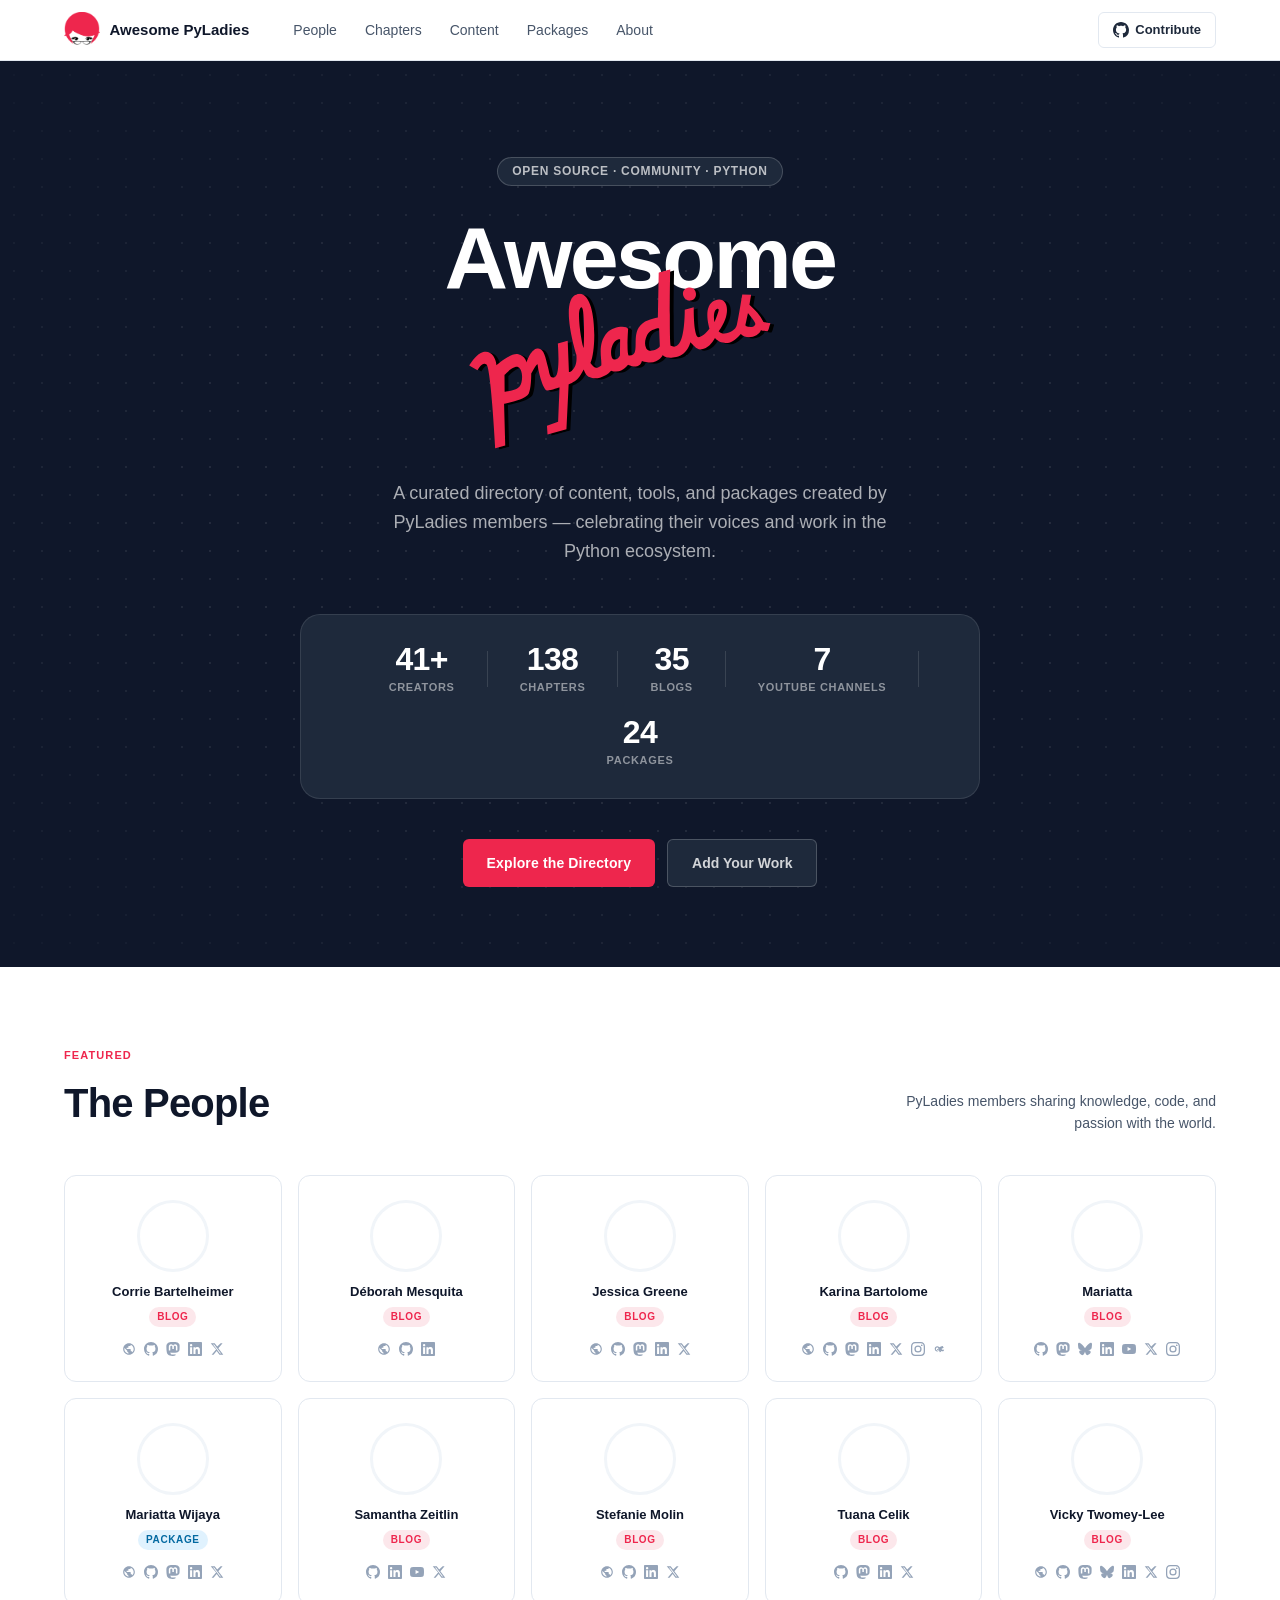
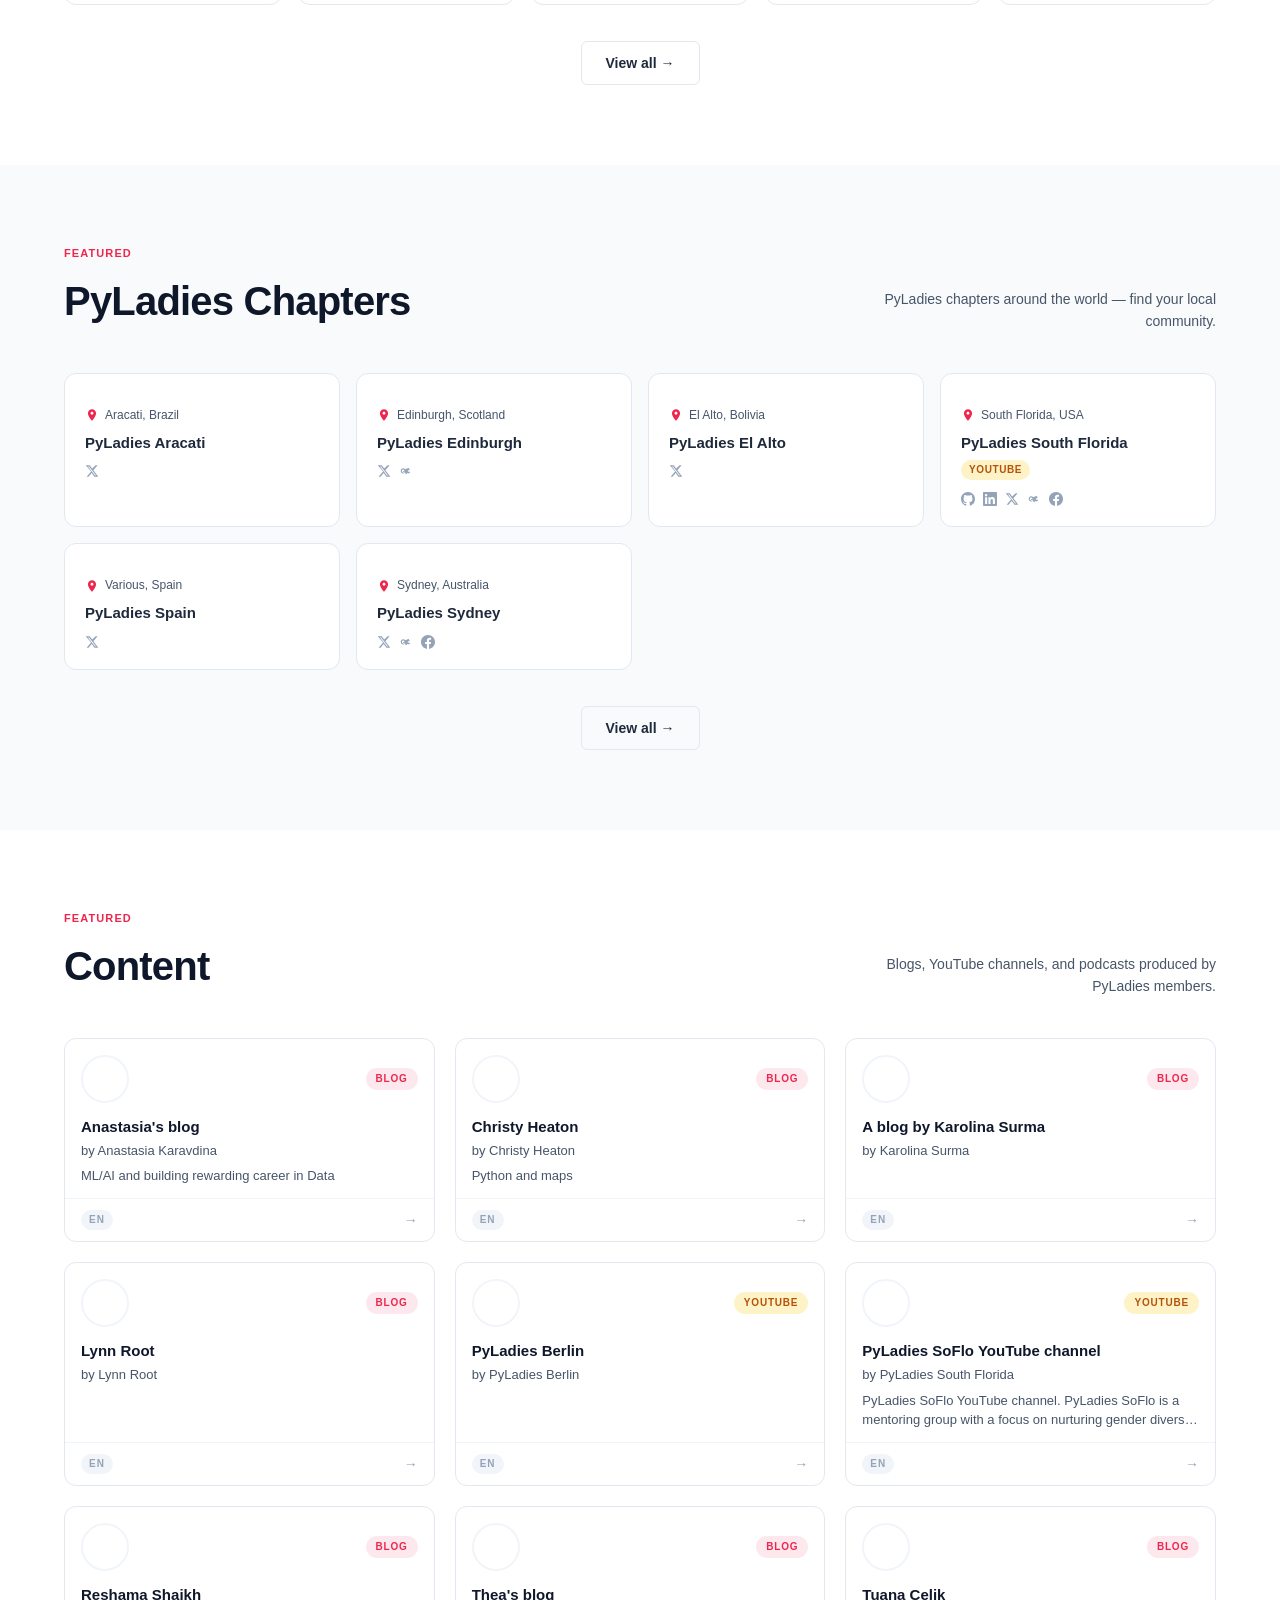
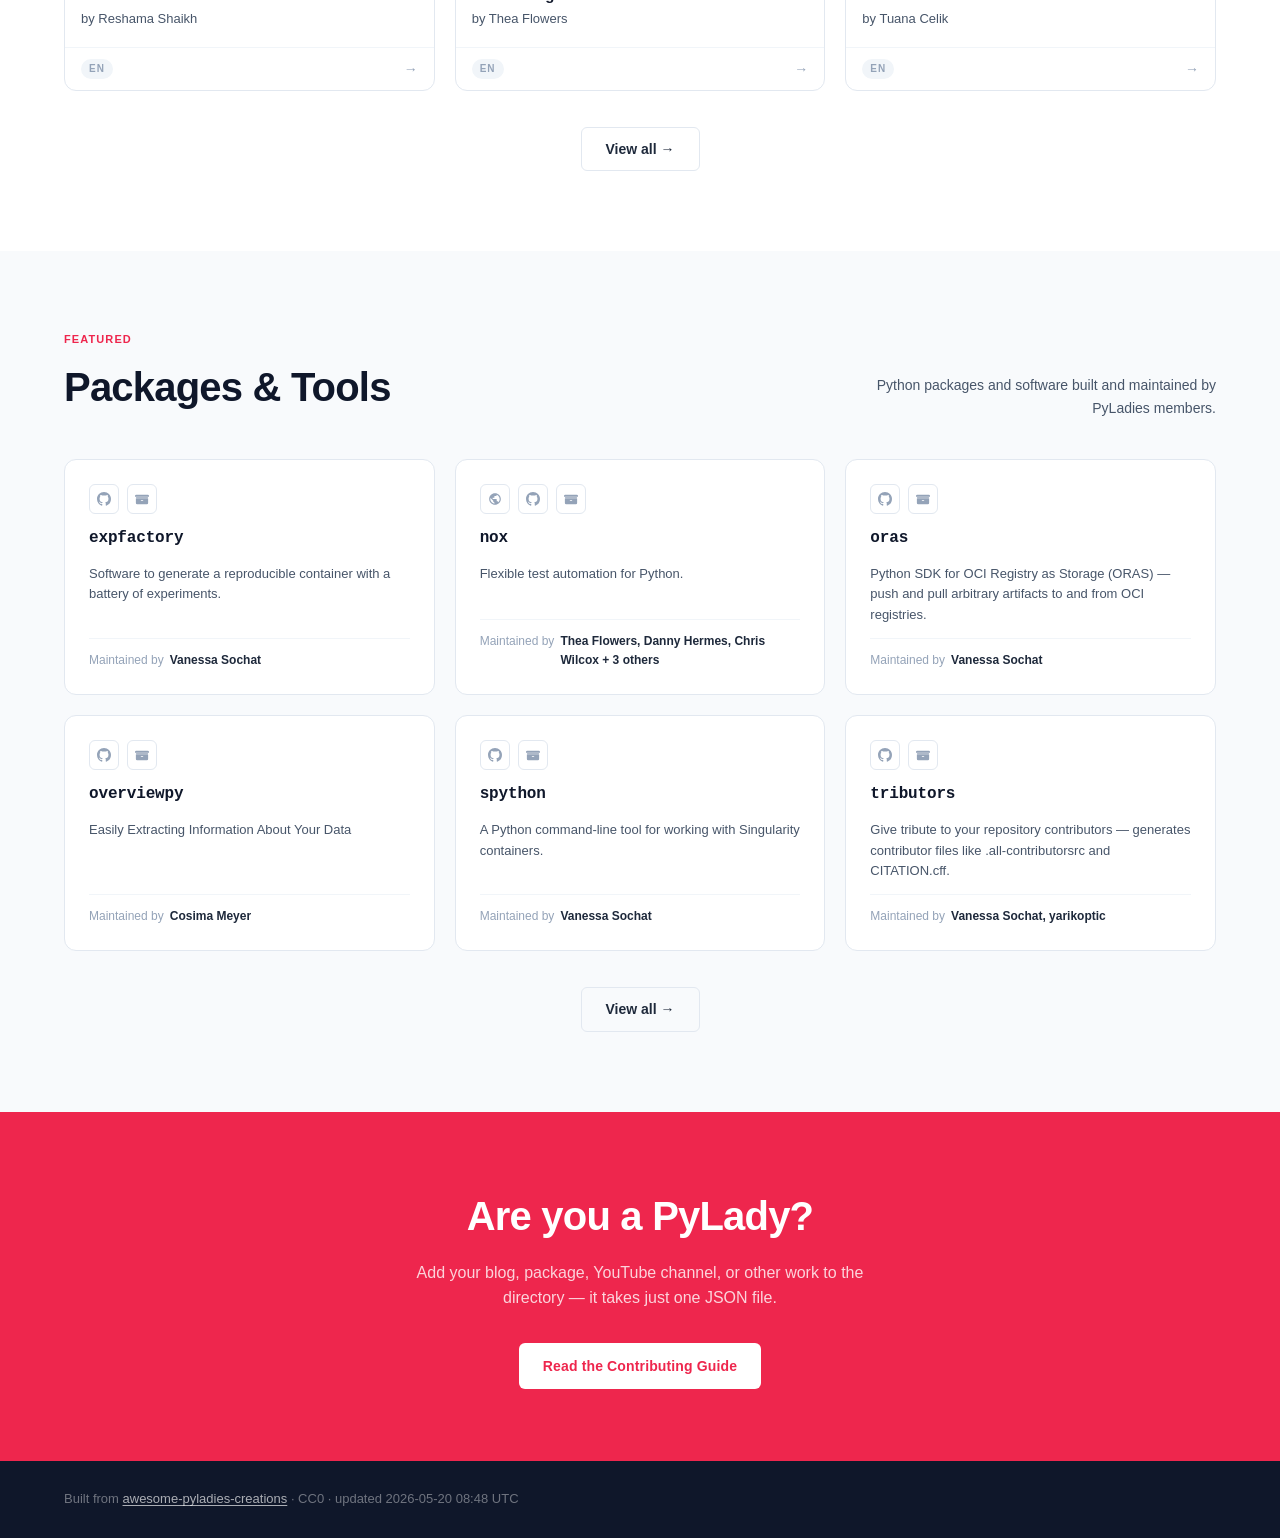
==== commit bfd28cc7: "feat: move Contribute under About, add chapters to edit card, add TOC to contribute page" ====
--- a/docs/index.html
+++ b/docs/index.html
@@ -20,7 +20,6 @@
         <li><a href="content.html">Content</a></li>
         <li><a href="packages.html">Packages</a></li>
         <li><a href="about.html">About</a></li>
-        <li><a href="contribute.html">Contribute</a></li>
       </ul>
       <a class="nav-cta" href="https://github.com/cosimameyer/awesome-pyladies-creations" target="_blank" rel="noopener">
         <svg width="16" height="16" viewBox="0 0 24 24" fill="currentColor" aria-hidden="true"><path d="M12 0C5.37 0 0 5.37 0 12c0 5.31 3.435 9.795 8.205 11.385.6.105.825-.255.825-.57 0-.285-.015-1.23-.015-2.235-3.015.555-3.795-.735-4.035-1.41-.135-.345-.72-1.41-1.23-1.695-.42-.225-1.02-.78-.015-.795.945-.015 1.62.87 1.845 1.23 1.08 1.815 2.805 1.305 3.495.99.105-.78.42-1.305.765-1.605-2.67-.3-5.46-1.335-5.46-5.925 0-1.305.465-2.385 1.23-3.225-.12-.3-.54-1.53.12-3.18 0 0 1.005-.315 3.3 1.23.96-.27 1.98-.405 3-.405s2.04.135 3 .405c2.295-1.56 3.3-1.23 3.3-1.23.66 1.65.24 2.88.12 3.18.765.84 1.23 1.905 1.23 3.225 0 4.605-2.805 5.625-5.475 5.925.435.375.81 1.095.81 2.22 0 1.605-.015 2.895-.015 3.3 0 .315.225.69.825.57A12.02 12.02 0 0 0 24 12c0-6.63-5.37-12-12-12z"/></svg> Contribute
@@ -3451,13 +3450,12 @@
     <div class="container cta-inner">
       <h2>Are you a PyLady?</h2>
       <p>Add your blog, package, YouTube channel, or other work to the directory — it takes just one JSON file.</p>
-      <a href="https://github.com/cosimameyer/awesome-pyladies-creations/blob/main/CONTRIBUTING.md"
-         class="btn-primary" target="_blank" rel="noopener">Read the Contributing Guide</a>
+      <a href="contribute.html" class="btn-primary">Read the Contributing Guide</a>
     </div>
   </section>
   <footer class="site-footer">
     <div class="container footer-inner">
-      <span>Built from <a href="https://github.com/cosimameyer/awesome-pyladies-creations" target="_blank" rel="noopener">awesome-pyladies-creations</a> · CC0 · updated 2026-05-20 08:45 UTC</span>
+      <span>Built from <a href="https://github.com/cosimameyer/awesome-pyladies-creations" target="_blank" rel="noopener">awesome-pyladies-creations</a> · CC0 · updated 2026-05-20 08:48 UTC</span>
     </div>
   </footer>
 </body>
--- a/docs/assets/style.css
+++ b/docs/assets/style.css
@@ -783,8 +783,49 @@
 .about-body a { color: var(--red); text-decoration: underline; text-underline-offset: 3px; }
 .about-body a:hover { color: var(--red-dark); }
 
+.about-contribute-btn {
+  display: inline-block;
+  margin-top: 12px;
+  font-size: 14px;
+  font-weight: 600;
+  color: var(--red);
+  text-decoration: none;
+  border: 1.5px solid var(--red);
+  border-radius: 99px;
+  padding: 6px 16px;
+  transition: background .15s, color .15s;
+}
+.about-contribute-btn:hover { background: var(--red); color: var(--white); }
+
 /* ── Contribute page ──────────────────────────────────── */
 .contribute-wrap { max-width: 800px; }
+
+.contribute-toc {
+  position: fixed;
+  right: 1.75rem;
+  top: 50%;
+  transform: translateY(-50%);
+  display: flex;
+  flex-direction: column;
+  gap: 4px;
+  z-index: 200;
+}
+
+.contribute-toc a {
+  font-size: 11px;
+  font-weight: 600;
+  letter-spacing: .05em;
+  color: var(--slate-400);
+  text-decoration: none;
+  padding: 3px 0 3px 10px;
+  border-left: 2px solid transparent;
+  transition: color .15s, border-color .15s;
+  white-space: nowrap;
+}
+
+.contribute-toc a:hover { color: var(--red); border-left-color: var(--red); }
+
+@media (max-width: 1300px) { .contribute-toc { display: none; } }
 
 .contribute-intro {
   display: grid;
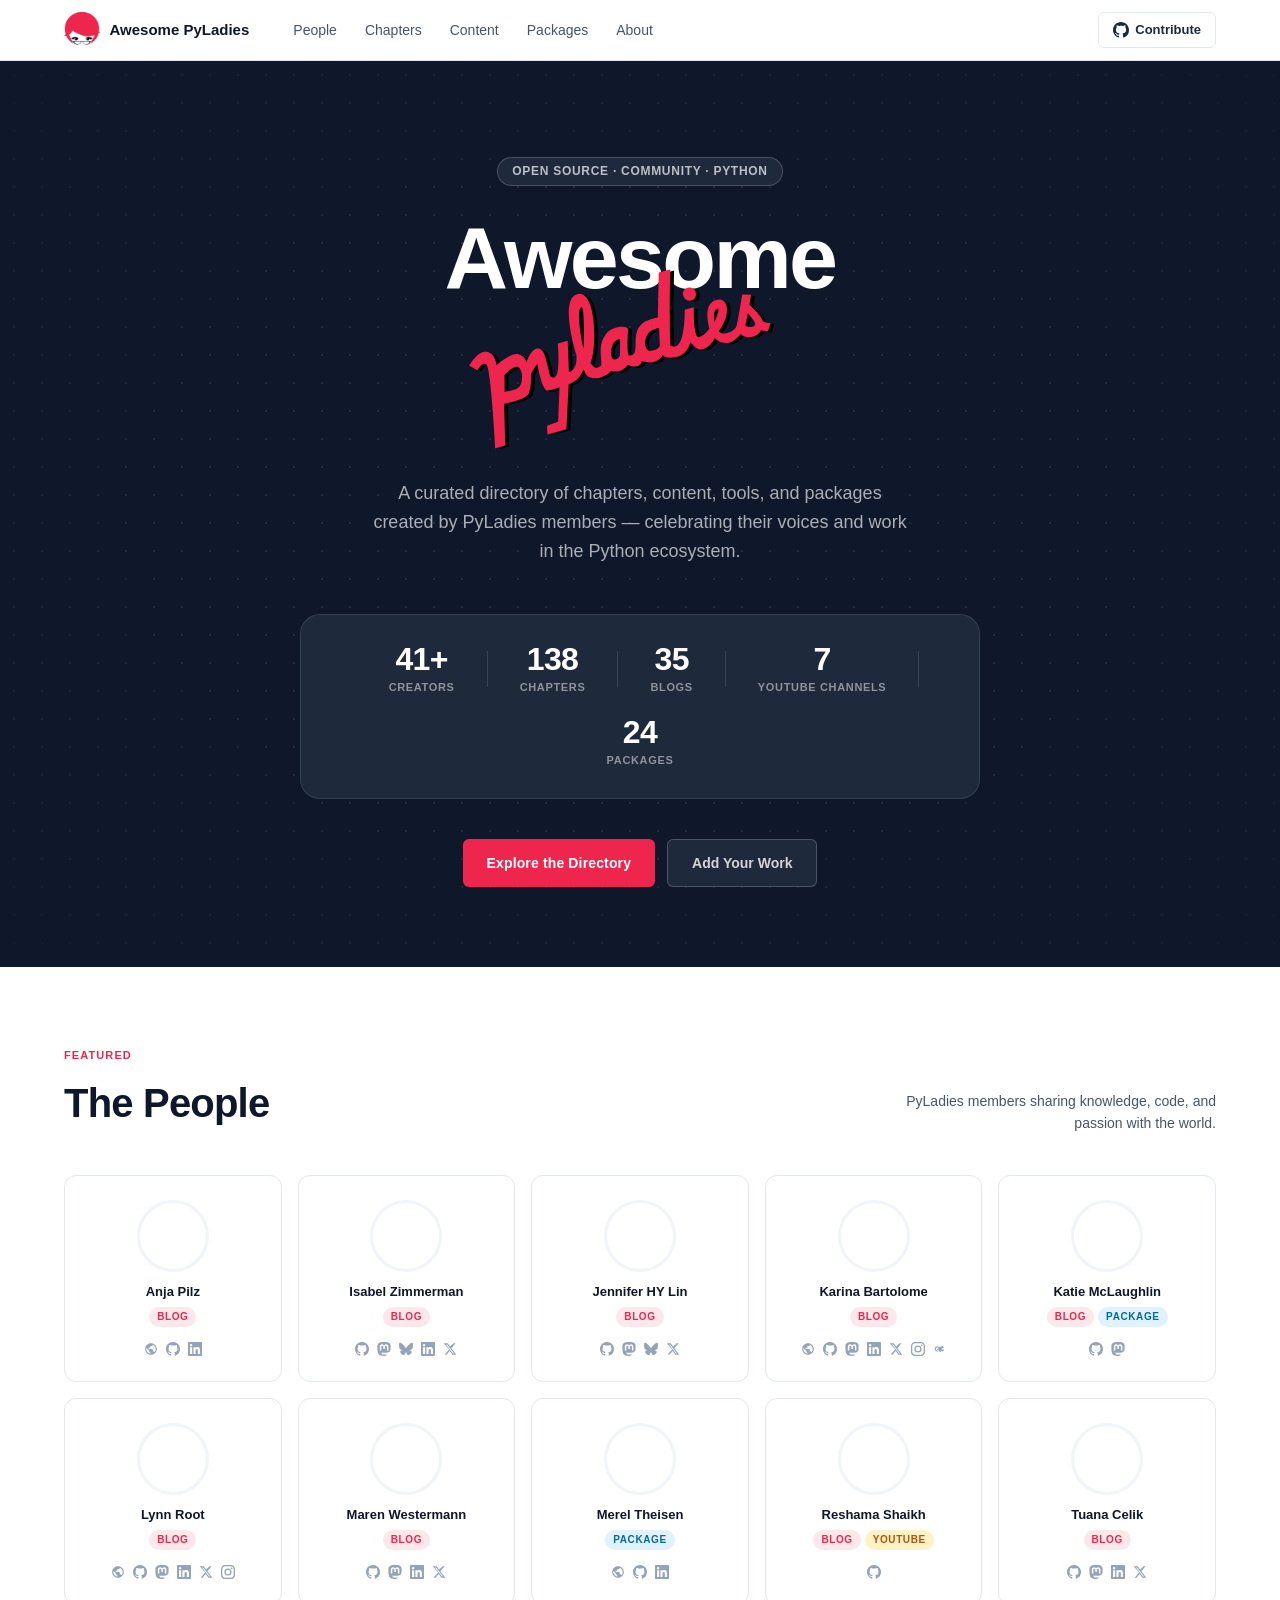
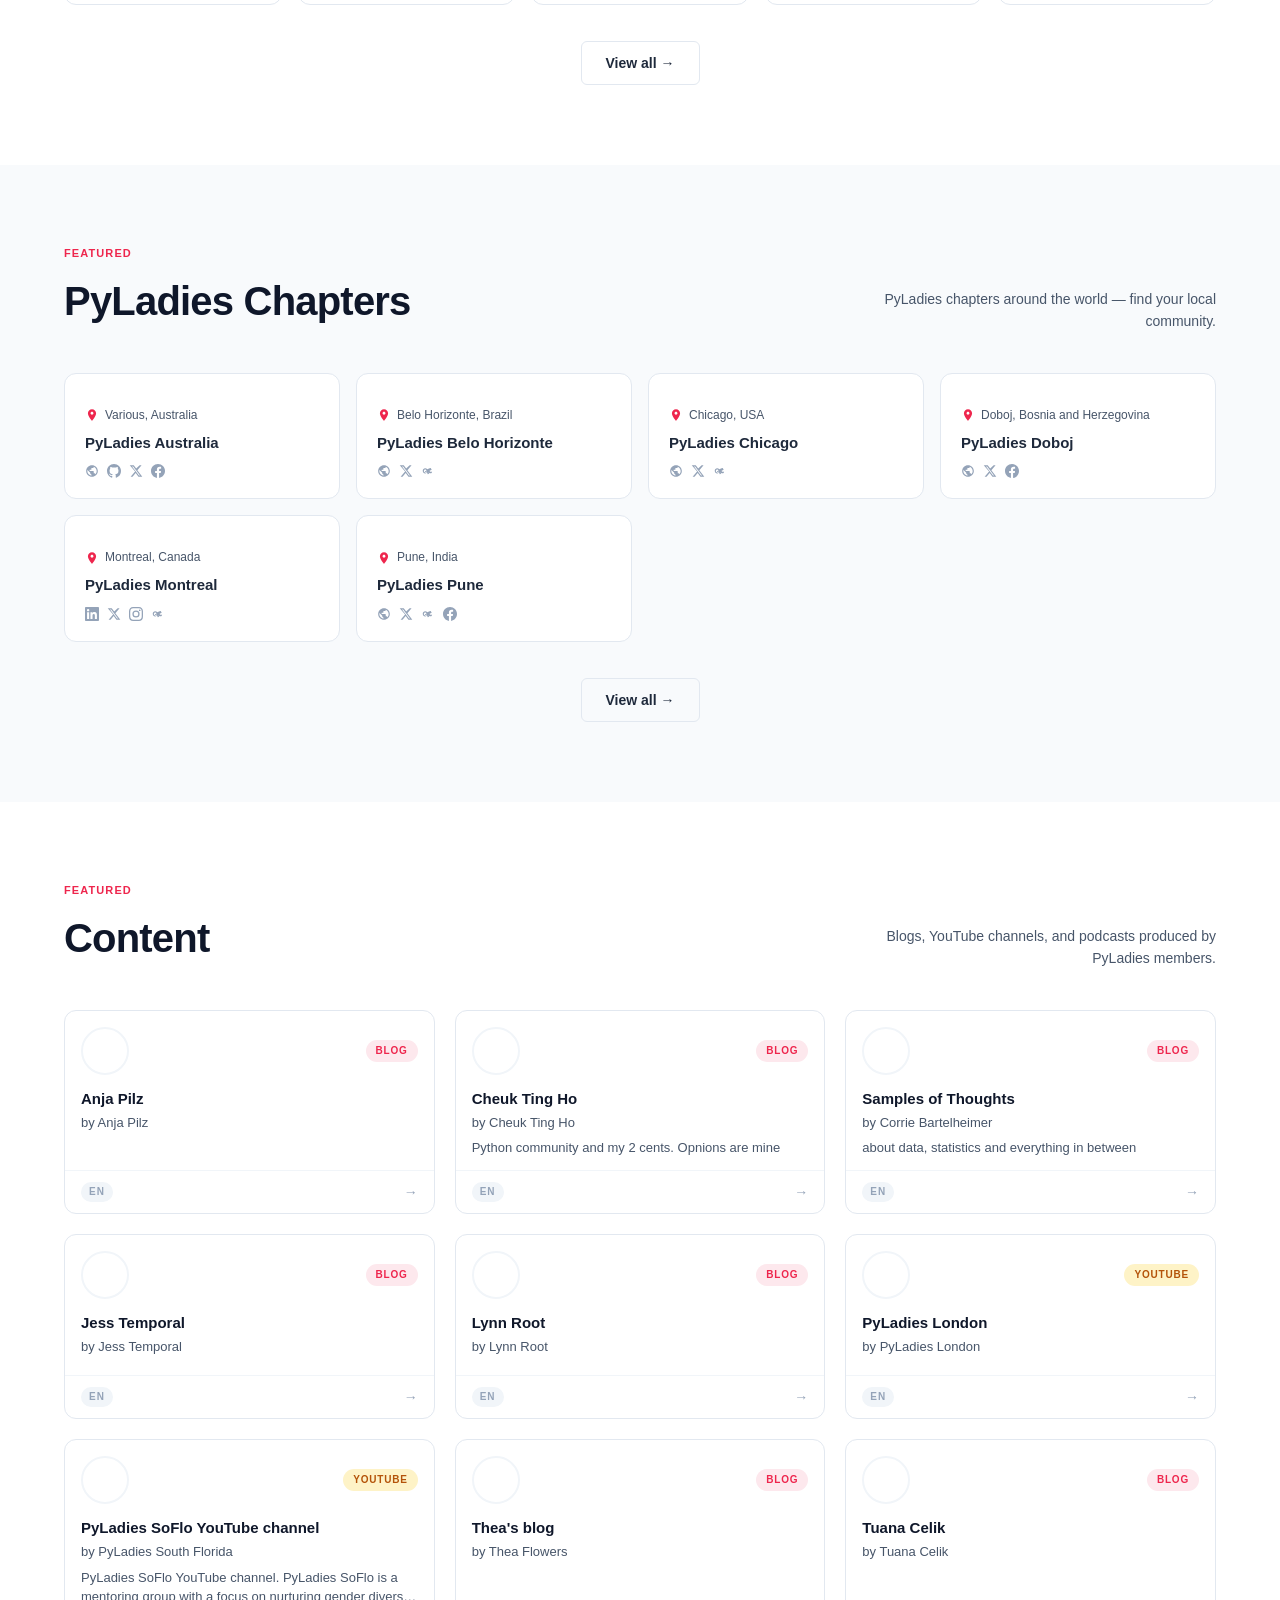
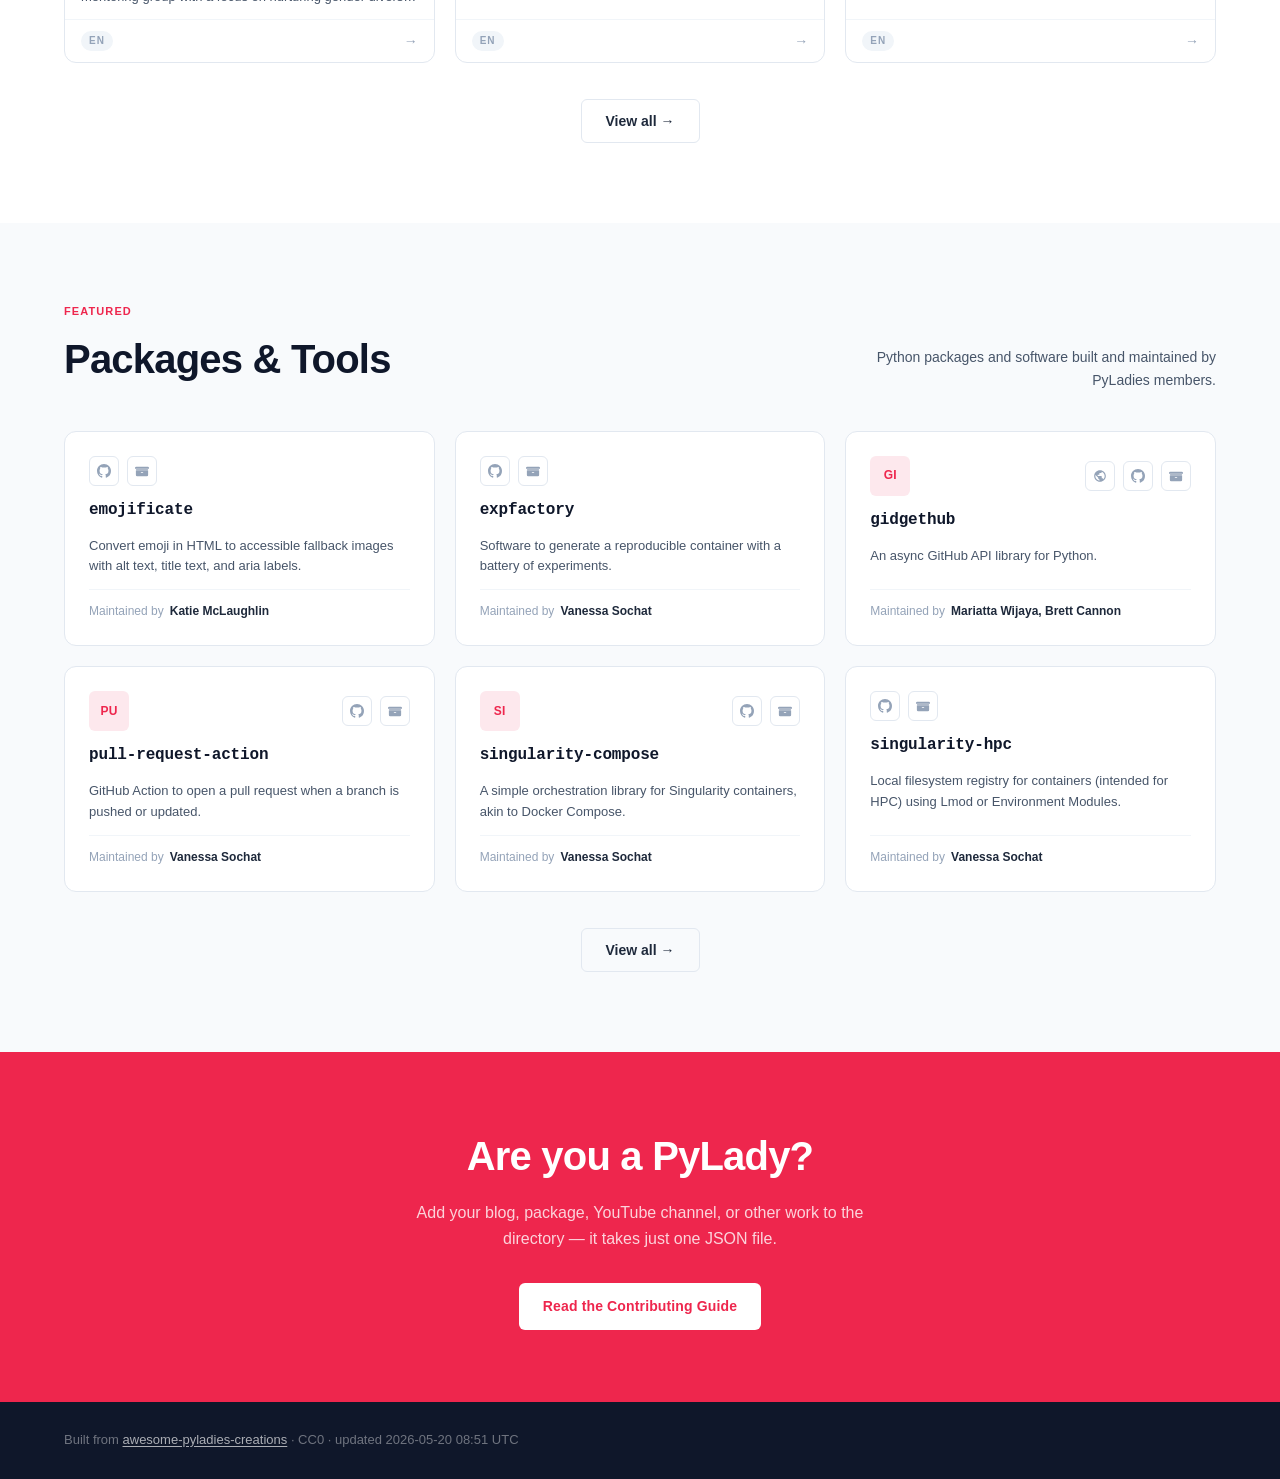
==== commit 1030ca78: "fix: update hero text to include chapters, simplify About page" ====
--- a/docs/index.html
+++ b/docs/index.html
@@ -183,7 +183,7 @@
   </g>
 </svg>
 
-      <p class="hero-sub">A curated directory of content, tools, and packages created by PyLadies members — celebrating their voices and work in the Python ecosystem.</p>
+      <p class="hero-sub">A curated directory of chapters, content, tools, and packages created by PyLadies members — celebrating their voices and work in the Python ecosystem.</p>
       <div class="hero-stats"><div class="stat"><span class="stat-num">41+</span><span class="stat-label">Creators</span></div><div class="stat-divider"></div><div class="stat"><span class="stat-num">138</span><span class="stat-label">Chapters</span></div><div class="stat-divider"></div><div class="stat"><span class="stat-num">35</span><span class="stat-label">Blogs</span></div><div class="stat-divider"></div><div class="stat"><span class="stat-num">7</span><span class="stat-label">YouTube Channels</span></div><div class="stat-divider"></div><div class="stat"><span class="stat-num">24</span><span class="stat-label">Packages</span></div></div>
       <div class="hero-actions">
         <a href="people.html" class="btn-primary">Explore the Directory</a>
@@ -3455,7 +3455,7 @@
   </section>
   <footer class="site-footer">
     <div class="container footer-inner">
-      <span>Built from <a href="https://github.com/cosimameyer/awesome-pyladies-creations" target="_blank" rel="noopener">awesome-pyladies-creations</a> · CC0 · updated 2026-05-20 08:48 UTC</span>
+      <span>Built from <a href="https://github.com/cosimameyer/awesome-pyladies-creations" target="_blank" rel="noopener">awesome-pyladies-creations</a> · CC0 · updated 2026-05-20 08:51 UTC</span>
     </div>
   </footer>
 </body>
--- a/docs/assets/style.css
+++ b/docs/assets/style.css
@@ -783,19 +783,14 @@
 .about-body a { color: var(--red); text-decoration: underline; text-underline-offset: 3px; }
 .about-body a:hover { color: var(--red-dark); }
 
-.about-contribute-btn {
-  display: inline-block;
-  margin-top: 12px;
-  font-size: 14px;
-  font-weight: 600;
-  color: var(--red);
-  text-decoration: none;
-  border: 1.5px solid var(--red);
-  border-radius: 99px;
-  padding: 6px 16px;
-  transition: background .15s, color .15s;
-}
-.about-contribute-btn:hover { background: var(--red); color: var(--white); }
+.about-contribute-link {
+  display: inline;
+  font-weight: 600;
+  color: var(--red);
+  text-decoration: underline;
+  text-underline-offset: 3px;
+}
+.about-contribute-link:hover { color: var(--red-dark); }
 
 /* ── Contribute page ──────────────────────────────────── */
 .contribute-wrap { max-width: 800px; }
